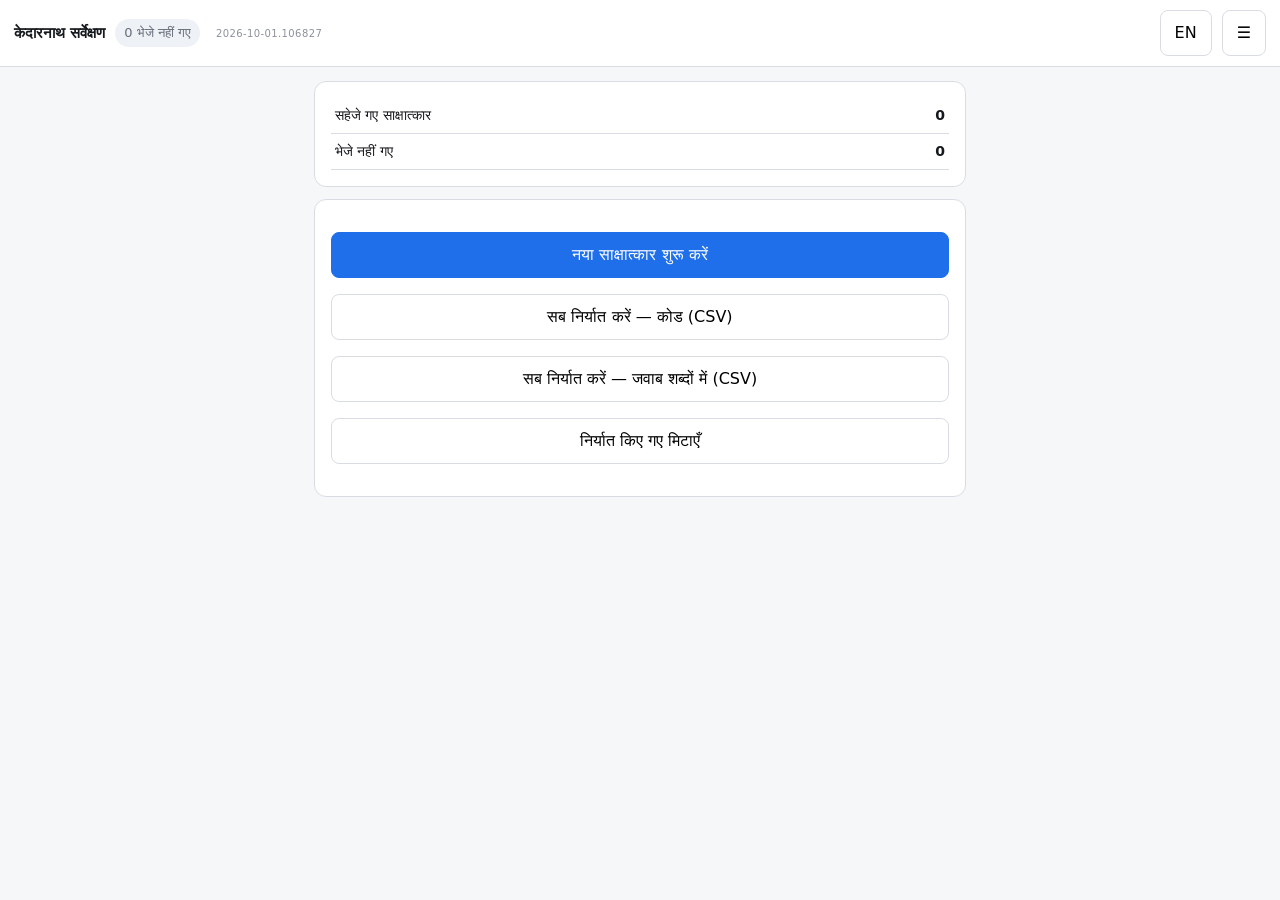
==== replication/final_instrument/questionnaire/index.html @ 250bde14 "Second field review: route gating, a build stamp, and the constraints the stress test got past Three" ====
<!doctype html>
<html lang="hi" translate="no">
<head>
<meta charset="utf-8">
<!-- Stop the browser offering to translate. A Hindi form auto-translated to English turns
     "पक्का" (permanent) into "Sure!" and "जमा पैसे से" (used savings) into "from the deposited
     money" -- the reviewer then critiques wording that was never in the instrument. All three
     signals are needed: Chrome honours the meta, Safari and Edge honour the attribute, and the
     class covers dynamically inserted text. -->
<meta name="google" content="notranslate">
<meta name="viewport" content="width=device-width,initial-scale=1,maximum-scale=1">
<title>Kedarnath Yatra Worker Survey</title>
<link rel="manifest" href="manifest.json">
<meta name="theme-color" content="#1F3864">
<meta name="mobile-web-app-capable" content="yes">
<meta name="apple-mobile-web-app-capable" content="yes">
<meta name="apple-mobile-web-app-status-bar-style" content="black-translucent">
<meta name="apple-mobile-web-app-title" content="Kedarnath Survey">
<link rel="apple-touch-icon" href="icon-192.png">
<link rel="icon" href="icon-192.png">
<style>
:root{--bg:#f6f7f9;--card:#fff;--ink:#16191d;--mut:#666e7a;--line:#d9dde3;--acc:#1f6feb;--warn:#b42318;--ok:#067647}
*{box-sizing:border-box;-webkit-tap-highlight-color:transparent}
body{margin:0;font:16px/1.5 system-ui,"Segoe UI",Roboto,"Nirmala UI",sans-serif;background:var(--bg);color:var(--ink)}
header{position:sticky;top:0;z-index:9;background:var(--card);border-bottom:1px solid var(--line);padding:10px 14px;display:flex;align-items:center;gap:10px;flex-wrap:wrap}
header b{font-size:15px}.grow{flex:1}
button{font:inherit;padding:10px 14px;border:1px solid var(--line);background:var(--card);border-radius:8px;cursor:pointer}
button.p{background:var(--acc);color:#fff;border-color:var(--acc)}
button:disabled{opacity:.45}
#bld{font-size:10px;color:var(--mut);letter-spacing:.04em;margin-left:6px;opacity:.75}
#pend{font-size:13px;padding:4px 9px;border-radius:99px;background:#eef1f5;color:var(--mut)}
#pend.hot{background:#fee4e2;color:var(--warn);font-weight:600}
main{max-width:680px;margin:0 auto;padding:14px 14px 96px}
.card{background:var(--card);border:1px solid var(--line);border-radius:12px;padding:16px;margin:0 0 12px}
.qn{font-size:12px;color:var(--mut);letter-spacing:.04em}
.qt{margin:6px 0 12px;font-size:17px}
input[type=text],input[type=number]{width:100%;padding:13px;font:inherit;border:1px solid var(--line);border-radius:8px;background:#fff}
input:focus{outline:2px solid var(--acc);border-color:var(--acc)}
label.ch{display:flex;gap:11px;align-items:flex-start;padding:11px;border:1px solid var(--line);border-radius:8px;margin:0 0 7px;background:#fff}
label.ch.on{border-color:var(--acc);background:#eff5ff}
label.ch input{margin:3px 0 0}
.err{color:var(--warn);font-size:14px;margin-top:7px}
.opt{font-size:12px;color:var(--mut);margin-top:6px}
/* Enumerator hint: how to CODE this question, never read to the respondent. Amber and rule-marked so
   it is visibly a different kind of thing from the question above it and from the read-aloud intro,
   which is blue. Three kinds of text on one screen need three unmistakable looks. */
.hint{background:#fff8e6;border-left:4px solid #b78103;border-radius:0 6px 6px 0;padding:9px 11px;margin:0 0 11px;font-size:13.5px;color:#5c4708}
.card.off{display:none}
/* The consent script. Read verbatim, so it gets its own look -- green rule, larger text than a hint,
   and the label says word for word. Three read-aloud registers on this form now: blue module intro
   (read it), amber hint (do NOT read it), green consent (read it exactly). */
.consent{background:#f0f7f0;border-left:4px solid var(--ok);border-radius:0 8px 8px 0;padding:13px 15px;margin:0 0 14px;font-size:15.5px}
.consent p{margin:0 0 9px}.consent p:last-child{margin:0}
.consent .lead{display:block;font-size:11.5px;color:var(--ok);text-transform:uppercase;letter-spacing:.06em;font-weight:600;margin-bottom:6px}
.card.bad{border-color:var(--warn);box-shadow:0 0 0 1px var(--warn)}
.mc{font-weight:400;text-transform:none;letter-spacing:0}
.hint b{display:block;font-size:11px;text-transform:uppercase;letter-spacing:.06em;margin-bottom:3px;color:#8a6200}
h2{font-size:15px;margin:22px 0 10px;color:var(--mut);text-transform:uppercase;letter-spacing:.06em}
/* Read-aloud module introduction. Deliberately styled unlike a question card -- tinted, ruled down
   the side, italic lead-in -- so an enumerator glancing at the screen can never mistake it for
   something the respondent is meant to answer. */
.intro{background:#eff5ff;border-left:4px solid var(--acc);border-radius:0 8px 8px 0;padding:12px 14px;margin:0 0 12px;font-size:15px}
.intro .lead{display:block;font-size:12px;color:var(--acc);text-transform:uppercase;letter-spacing:.06em;margin-bottom:5px}
footer{position:fixed;bottom:0;left:0;right:0;background:var(--card);border-top:1px solid var(--line);padding:10px 14px;display:flex;gap:10px;align-items:center;max-width:680px;margin:0 auto}
#mprog{flex:1;text-align:center;font-size:13px;color:var(--mut)}
footer button{flex:1}
.mid{text-align:center;padding:40px 16px;color:var(--mut)}
#upd{display:none;background:#fef0c7;border-bottom:1px solid #f5c344;color:#7a5b00;padding:9px 14px;font-size:14px;text-align:center}
.big{font-size:20px;color:var(--ink);margin-bottom:8px}
table{width:100%;border-collapse:collapse;font-size:14px}td{padding:7px 4px;border-bottom:1px solid var(--line)}
</style></head>
<body class="notranslate" translate="no">
<header>
  <b id="ttl">केदारनाथ सर्वेक्षण</b>
  <span id="pend">0</span><span id="bld" title="build"></span>
  <span class="grow"></span>
  <button id="lang">EN</button>
  <button id="menu">☰</button>
</header>
<div id="upd"></div>
<main id="app"></main>
<footer id="nav" style="display:none">
  <button id="back">← <span data-t="back">पीछे</span></button>
  <span id="mprog"></span>
  <button id="next" class="p"><span data-t="next">आगे</span> →</button>
</footer>
<script>
const CFG = {"q":[{"n":"enum_id","m":"P","t":"one","en":"Which enumerator is doing this interview? (Select your own name before you approach anyone.)","hi":"सर्वेक्षक कौन है?","opt":false,"c":[[1,"Raman","रमन"],[2,"Rishit","ऋषित"],[3,"Tanmay","तन्मय"],[4,"Anuj","अनुज"]]},{"n":"site","m":"P","t":"one","en":"Which route is this interview on?","hi":"यह बातचीत किस मार्ग पर हो रही है?","opt":false,"c":[[1,"Kedarnath (Gaurikund to Kedarnath)","केदारनाथ (गौरीकुंड से केदारनाथ)"],[2,"Hemkund Sahib (Govindghat to Hemkund)","हेमकुंड साहिब (गोविंदघाट से हेमकुंड)"]]},{"n":"form_build","m":"P","t":"text","en":"Recorded automatically.","hi":"Recorded automatically.","opt":false},{"n":"consent","m":"P","t":"one","en":"Do you agree to take part?","hi":"क्या आप इसमें शामिल होना चाहते हैं?","opt":false,"c":[[0,"No","नहीं"],[1,"Yes","हाँ"]]},{"n":"age","m":"A","t":"dec","en":"How old are you? (completed years)","hi":"आपकी उम्र कितनी है? (पूरे साल)","opt":false,"con":"x >= 10 && x <= 90","cmsg_en":"Age must be between 10 and 90.","cmsg_hi":"उम्र 10 से 90 के बीच होनी चाहिए।"},{"n":"female","m":"A","t":"one","en":"Record sex; ask if unsure: are you male or female?","hi":"आप पुरुष हैं या महिला?","opt":false,"c":[[0,"Male","पुरुष"],[1,"Female","महिला"]]},{"n":"hoh_relation","m":"A","t":"one","en":"Who is the head of your household -- is it you, or someone else? If someone else, how are they related to you?","hi":"आपके घर का मुखिया कौन है — आप खुद, या कोई और? अगर कोई और है, तो वे आपके क्या लगते हैं?","opt":false,"c":[[1,"Self (respondent is the head)","मैं खुद मुखिया हूँ"],[2,"Husband","पति"],[3,"Wife","पत्नी"],[4,"Father","पिता"],[5,"Mother","माता"],[6,"Son","बेटा"],[7,"Daughter","बेटी"],[8,"Brother","भाई"],[9,"Sister","बहन"],[10,"Other male relative","कोई और पुरुष रिश्तेदार"],[11,"Other female relative","कोई और महिला रिश्तेदार"],[12,"Other, non-relative (male)","रिश्तेदार नहीं, पुरुष"],[13,"Other, non-relative (female)","रिश्तेदार नहीं, महिला"]]},{"n":"native_language","m":"A","t":"one","en":"What is your native language, the language you first learned at home?","hi":"आपकी मातृभाषा कौन सी है — वह भाषा जो आपने घर में सबसे पहले सीखी?","opt":false,"c":[[1,"Garhwali","गढ़वाली"],[2,"Kumaoni","कुमाऊँनी"],[3,"Hindi","हिंदी"],[4,"Nepali","नेपाली"],[5,"Bhojpuri","भोजपुरी"],[6,"Assamese","असमिया"],[7,"Bengali","बांग्ला"],[8,"Bodo","बोडो"],[9,"Dogri","डोगरी"],[10,"Gujarati","गुजराती"],[11,"Kannada","कन्नड़"],[12,"Kashmiri","कश्मीरी"],[13,"Konkani","कोंकणी"],[14,"Maithili","मैथिली"],[15,"Malayalam","मलयालम"],[16,"Manipuri (Meitei)","मणिपुरी (मैतेई)"],[17,"Marathi","मराठी"],[18,"Odia","ओड़िया"],[19,"Punjabi","पंजाबी"],[20,"Sanskrit","संस्कृत"],[21,"Santali","संताली"],[22,"Sindhi","सिंधी"],[23,"Tamil","तमिल"],[24,"Telugu","तेलुगु"],[25,"Urdu","उर्दू"],[96,"Other Indian language","कोई और भारतीय भाषा"],[97,"Other / foreign language","कोई और / विदेशी भाषा"]]},{"n":"native_language_other","m":"A","t":"text","en":"Which language is it? Write down exactly what they say.","hi":"वह कौन सी भाषा है? जैसा वे कहें वैसा ही लिख लीजिए।","opt":false,"rel":"V('native_language') == 96 || V('native_language') == 97"},{"n":"marital_status","m":"A","t":"one","en":"Are you currently married, never married, or widowed/divorced/separated?","hi":"क्या आपकी शादी हुई है, नहीं हुई है, या आप विधवा/विधुर या अलग हैं?","opt":false,"c":[[1,"Currently married","शादीशुदा"],[2,"Never married","शादी नहीं हुई"],[3,"Widowed/divorced/separated","विधवा/विधुर या अलग"]]},{"n":"knows_years_schooling","m":"A","t":"one","en":"Do you know exactly how many years of schooling you completed, counting from class 1?","hi":"क्या आपको ठीक-ठीक याद है कि आपने कितने साल पढ़ाई की, कक्षा 1 से गिनकर?","opt":false,"c":[[0,"No","नहीं"],[1,"Yes","हाँ"]]},{"n":"years_schooling","m":"A","t":"int","en":"How many years of schooling did you complete in total? (0 if none)","hi":"आपने कुल कितने साल पढ़ाई की? (अगर बिल्कुल नहीं पढ़े तो 0)","opt":false,"rel":"V('knows_years_schooling') == 1","con":"x >= 0 && x <= NUM('age') - 4","cmsg_en":"Years of schooling cannot be more than the respondent's age allows.","cmsg_hi":"Years of schooling cannot be more than the respondent's age allows."},{"n":"education_level_cat","m":"A","t":"one","en":"Which is closest: no formal education; some schooling but did not finish primary; finished primary but not secondary; or finished secondary or higher?","hi":"इनमें से कौन सा सबसे नज़दीक है: बिल्कुल नहीं पढ़े; थोड़ा पढ़े पर प्राइमरी पूरी नहीं की; प्राइमरी पूरी की पर दसवीं नहीं; या दसवीं या उससे ज़्यादा?","opt":false,"c":[[1,"No formal education","बिल्कुल नहीं पढ़े"],[2,"Some schooling, did not complete primary","थोड़ा पढ़े, प्राइमरी पूरी नहीं"],[3,"Completed primary but not secondary","प्राइमरी पूरी, दसवीं नहीं"],[4,"Completed secondary or higher","दसवीं या उससे ज़्यादा"],[98,"Prefer not to say","बताना नहीं चाहते"]],"rel":"V('knows_years_schooling') == 0"},{"n":"hhsize","m":"A","t":"int","en":"How many members live in your household, including you?","hi":"आपके घर में आपको मिलाकर कुल कितने लोग रहते हैं?","opt":false,"con":"x >= 1 && x <= 30","cmsg_en":"Household size must be between 1 and 30.","cmsg_hi":"घर के लोग 1 से 30 के बीच होने चाहिए।"},{"n":"any_member_6yr_schooling","m":"A","t":"one","en":"Counting everyone in your household aged 10 or above, has at least one of them finished six years of schooling or more?","hi":"आपके घर में 10 साल या उससे बड़े सभी लोगों में से, क्या कम से कम एक ने छह साल या उससे ज़्यादा पढ़ाई पूरी की है?","opt":false,"c":[[0,"No","नहीं"],[1,"Yes","हाँ"]]},{"n":"family_structure","m":"A","t":"one","en":"Is your family nuclear -- just you, your spouse and unmarried children -- or joint, living with parents, married siblings or other extended family? (Say single-member if you live alone.)","hi":"आपका परिवार छोटा है — सिर्फ़ आप, पति/पत्नी और बिन ब्याहे बच्चे — या बड़ा, यानी माँ-बाप, भाई-भाभी या और रिश्तेदार साथ रहते हैं? (अगर अकेले रहते हैं तो वह बताइए।)","opt":false,"c":[[1,"Nuclear (you, spouse and unmarried children only)","छोटा परिवार (आप, पति/पत्नी और बिन ब्याहे बच्चे)"],[2,"Joint (living with parents, married siblings or other extended family)","बड़ा परिवार (माँ-बाप, ब्याहे भाई-बहन या और रिश्तेदार साथ)"],[3,"Single-member household","अकेले रहते हैं"]]},{"n":"n_earners","m":"A","t":"int","en":"How many of them, including you, earn money?","hi":"इनमें से कितने लोग, आपको मिलाकर, पैसा कमाते हैं?","opt":false,"con":"x >= 1 && x <= NUM('hhsize')","cmsg_en":"Cannot be more than the number of people in the household.","cmsg_hi":"घर के लोगों की संख्या से ज़्यादा नहीं हो सकता।"},{"n":"main_income_earner","m":"A","t":"one","en":"Among those who earn money, are you the main income earner in your household?","hi":"जो लोग कमाते हैं, उनमें सबसे ज़्यादा कमाने वाले आप ही हैं?","opt":false,"c":[[0,"No","नहीं"],[1,"Yes","हाँ"]],"rel":"V('n_earners') > 1"},{"n":"n_children_u15","m":"A","t":"int","en":"How many of them are children under 15?","hi":"इनमें 15 साल से छोटे बच्चे कितने हैं?","opt":false,"con":"x >= 0 && x <= NUM('hhsize') - 1","cmsg_en":"Cannot be more than the household size minus the respondent.","cmsg_hi":"घर के लोगों में से आपको छोड़कर, उससे ज़्यादा नहीं हो सकता।"},{"n":"n_children_6_14","m":"A","t":"int","en":"How many of them are children aged 6 to 14?","hi":"इनमें 6 से 14 साल के बच्चे कितने हैं?","opt":false,"con":"x >= 0 && x <= NUM('n_children_u15')","cmsg_en":"Cannot be more than the number of children under 15.","cmsg_hi":"15 साल से छोटे बच्चों से ज़्यादा नहीं हो सकता।"},{"n":"n_children_out_school","m":"A","t":"int","en":"How many of these children do not go to school now?","hi":"इन बच्चों में कितने अभी स्कूल नहीं जाते?","opt":false,"rel":"V('n_children_6_14') > 0","con":"x >= 0 && x <= NUM('n_children_6_14')","cmsg_en":"Cannot be more than the number of children aged 6 to 14.","cmsg_hi":"6 से 14 साल के बच्चों से ज़्यादा नहीं हो सकता।"},{"n":"occupation","m":"B","t":"one","en":"What is your main work during the Yatra season? Ask what they do and code the closest group; do not read the list aloud unless needed.","hi":"यात्रा के मौसम में आपका मुख्य काम क्या है?","opt":false,"c":[[1,"Pony/mule worker (works the animals, does not own them)","घोड़े/खच्चर वाला (जानवर चलाते हैं, मालिक नहीं)"],[2,"Pony/mule owner (owns the animals)","घोड़े/खच्चर का मालिक"],[3,"Porter (carries on own back/shoulders - goods, luggage, or a person in a kandi)","पोर्टर/कुली (अपनी पीठ या कंधे पर — सामान या कंडी में कोई व्यक्ति)"],[4,"Palki / dandi bearer (carries a person on a palanquin, as part of a team)","पालकी / डंडी वाला (पालकी पर व्यक्ति, कई लोग मिलकर)"],[5,"Dhaba, tea stall or food stall WORKER (prepared food or tea)","ढाबा, चाय या खाने की दुकान में काम (बना हुआ खाना या चाय)"],[6,"Dhaba, tea stall or food stall OWNER (prepared food or tea)","ढाबा, चाय या खाने की दुकान का मालिक"],[7,"Shop WORKER (goods: prasad, puja items, clothes, general store)","दुकान में काम (सामान: प्रसाद, पूजा का सामान, कपड़े, परचून)"],[8,"Shop OWNER (goods, not prepared food)","दुकान का मालिक (सामान, बना हुआ खाना नहीं)"],[9,"Hotel / lodge WORKER","होटल / लॉज में काम"],[10,"Hotel / lodge OWNER","होटल / लॉज का मालिक"],[11,"Driver (any motor vehicle)","ड्राइवर (कोई भी गाड़ी)"],[12,"Guide","गाइड"],[13,"Wage labourer (construction, loading, odd jobs)","दिहाड़ी मज़दूर (निर्माण, सामान चढ़ाना, फुटकर काम)"],[14,"Other","कोई और"]]},{"n":"occupation_detail","m":"B","t":"text","en":"In your own words, what exactly is your main work here? Write down what they say -- what they actually do, and who for. Do not tick a box for this one.","hi":"अपने शब्दों में बताइए, यहाँ आपका मुख्य काम ठीक-ठीक क्या है? आप करते क्या हैं, और किसके लिए?","opt":false},{"n":"employment_type","m":"B","t":"one","en":"In this main work, are you: working on your own account without hired workers; running a business with hired workers; a regular monthly wage-earner; or a daily/casual wage-earner?","hi":"इस काम में आप क्या हैं: अपना काम खुद करते हैं और कोई नौकर नहीं रखते; अपना काम है और दूसरों को काम पर रखते हैं; महीने की पक्की तनख़्वाह पाते हैं; या दिहाड़ी पर काम करते हैं?","opt":false,"c":[[1,"Own-account (self-employed, no hired workers)","अपना काम, कोई नौकर नहीं"],[2,"Employer/business owner (self-employed)","मालिक, दूसरों को काम पर रखते हैं"],[3,"Regular wage or salary","महीने की पक्की तनख़्वाह"],[4,"Casual or daily wage labour","दिहाड़ी या रोज़ की मज़दूरी"],[5,"Unpaid family worker","घर के काम में बिना पैसे के हाथ बँटाते हैं"]]},{"n":"n_other_activities","m":"B","t":"int","en":"Besides your main work, how many OTHER paid activities or income-generating activities do you have? (0 if none. For example, a shop owner who also rents out a pony and drives in the off-season would say 2.)","hi":"अपने मुख्य काम के अलावा, आप और कितने काम करते हैं जिनसे पैसा आता है? (अगर कोई नहीं तो 0। जैसे, दुकान वाला जो घोड़ा भी किराये पर देता है और जाड़ों में गाड़ी चलाता है, वह 2 बताएगा।)","opt":false,"con":"x >= 0 && x <= 6","cmsg_en":"Must be between 0 and 6.","cmsg_hi":"0 से 6 के बीच होना चाहिए।"},{"n":"other_activity_types","m":"B","t":"multi","en":"Which ones are they? Check every one that applies. Ask and code the closest group for each; do not read the list aloud unless needed.","hi":"वे कौन-कौन से काम हैं? जो-जो लागू हो, सब बताइए।","opt":false,"cfx":"occupation","c":[[1,"Pony/mule worker (works the animals, does not own them)","घोड़े/खच्चर वाला (जानवर चलाते हैं, मालिक नहीं)"],[2,"Pony/mule owner (owns the animals)","घोड़े/खच्चर का मालिक"],[3,"Porter (carries on own back/shoulders - goods, luggage, or a person in a kandi)","पोर्टर/कुली (अपनी पीठ या कंधे पर — सामान या कंडी में कोई व्यक्ति)"],[4,"Palki / dandi bearer (carries a person on a palanquin, as part of a team)","पालकी / डंडी वाला (पालकी पर व्यक्ति, कई लोग मिलकर)"],[5,"Dhaba, tea stall or food stall WORKER (prepared food or tea)","ढाबा, चाय या खाने की दुकान में काम (बना हुआ खाना या चाय)"],[6,"Dhaba, tea stall or food stall OWNER (prepared food or tea)","ढाबा, चाय या खाने की दुकान का मालिक"],[7,"Shop WORKER (goods: prasad, puja items, clothes, general store)","दुकान में काम (सामान: प्रसाद, पूजा का सामान, कपड़े, परचून)"],[8,"Shop OWNER (goods, not prepared food)","दुकान का मालिक (सामान, बना हुआ खाना नहीं)"],[9,"Hotel / lodge WORKER","होटल / लॉज में काम"],[10,"Hotel / lodge OWNER","होटल / लॉज का मालिक"],[11,"Driver (any motor vehicle)","ड्राइवर (कोई भी गाड़ी)"],[12,"Guide","गाइड"],[13,"Wage labourer (construction, loading, odd jobs)","दिहाड़ी मज़दूर (निर्माण, सामान चढ़ाना, फुटकर काम)"],[14,"Other","कोई और"]],"rel":"V('n_other_activities') > 0"},{"n":"other_activity_income_pm","m":"B","t":"int","en":"Taking all of that other work together, about how much do you usually earn from it in a month? (Rs)","hi":"वह सारा दूसरा काम मिलाकर, महीने में लगभग कितना कमा लेते हैं? (रुपये)","opt":false,"rel":"V('n_other_activities') > 0","con":"x >= 0","cmsg_en":"Earnings cannot be negative.","cmsg_hi":"Earnings cannot be negative."},{"n":"years_in_yatra_work","m":"B","t":"int","en":"How many Yatra seasons have you worked in this kind of work?","hi":"आप कितने यात्रा सीज़न से यह काम कर रहे हैं?","opt":false,"con":"x >= 0 && x <= NUM('age') - 10","cmsg_en":"More Yatra seasons than the respondent's age allows.","cmsg_hi":"More Yatra seasons than the respondent's age allows."},{"n":"hours_day_yatra","m":"B","t":"int","en":"In the Yatra season, on a normal working day, how many hours do you work in total, across all your work?","hi":"यात्रा के मौसम में, आम दिन में आप कुल कितने घंटे काम करते हैं, सारे कामों को मिलाकर?","opt":false,"con":"x >= 1 && x <= 18","cmsg_en":"Hours a day must be between 1 and 18.","cmsg_hi":"दिन के घंटे 1 से 18 के बीच होने चाहिए।"},{"n":"days_week_yatra","m":"B","t":"int","en":"How many days a week do you usually work in the season?","hi":"सीज़न में आप हफ़्ते में कितने दिन काम करते हैं?","opt":false,"con":"x >= 1 && x <= 7","cmsg_en":"Days a week must be between 1 and 7.","cmsg_hi":"हफ़्ते के दिन 1 से 7 के बीच होने चाहिए।"},{"n":"prev_occ_change","m":"B","t":"one","en":"In the last ten years, did you change your main kind of work?","hi":"पिछले दस साल में, क्या आपने अपना मुख्य काम बदला?","opt":false,"c":[[0,"No","नहीं"],[1,"Yes","हाँ"]]},{"n":"prev_occ","m":"B","t":"text","en":"What was your previous main work? Write down exactly what they say, in their words -- do not pick from a list.","hi":"इससे पहले आपका मुख्य काम क्या था?","opt":false,"rel":"V('prev_occ_change') == 1"},{"n":"target_occ","m":"B","t":"text","en":"If you could not continue this work at all, what work would you move to instead? Write down exactly what they say, in their words -- do not pick from a list, and do not prompt with examples.","hi":"अगर यह काम बिल्कुल बंद हो जाए, तो आप कौन सा काम करेंगे?","opt":false},{"n":"prev_occ_reason","m":"B","t":"one","en":"What was the main reason you changed?","hi":"काम बदलने की मुख्य वजह क्या थी?","opt":false,"c":[[1,"Better income","ज़्यादा कमाई"],[2,"Lost the previous work","पहला काम छूट गया"],[3,"Work ended with the season","मौसम के साथ काम ख़त्म हो गया"],[4,"Family reasons","घर की वजह से"],[5,"Health or injury","सेहत या चोट"],[6,"Other","कोई और वजह"]],"rel":"V('prev_occ_change') == 1"},{"n":"training_received","m":"B","t":"one","en":"Apart from school and college, have you ever completed any training course or apprenticeship?","hi":"स्कूल और कॉलेज की पढ़ाई छोड़कर, क्या आपने कभी कोई ट्रेनिंग या सीखने का कोर्स पूरा किया है?","opt":false,"c":[[0,"No","नहीं"],[1,"Yes","हाँ"]]},{"n":"status_m5","m":"C","t":"one","en":"In May, what was your main work or activity?","hi":"मई में आपका मुख्य काम या काम-धंधा क्या था?","opt":false,"c":[[1,"Yatra work, or getting ready for the season","यात्रा का काम, या उसकी तैयारी"],[2,"Farming (crops)","खेती (फ़सल)"],[3,"Livestock (animals)","पशुपालन (जानवर)"],[4,"Casual or daily wage labour","दिहाड़ी या रोज़ की मज़दूरी"],[5,"Construction work","निर्माण (बिल्डिंग) का काम"],[6,"Own small shop, stall or trade","अपनी छोटी दुकान, खोखा या धंधा"],[7,"Salaried job","तनख़्वाह वाली नौकरी"],[8,"No paid work","कोई पैसे वाला काम नहीं"]]},{"n":"status_m6","m":"C","t":"one","en":"In June, what was your main work or activity?","hi":"जून में आपका मुख्य काम या काम-धंधा क्या था?","opt":false,"c":[[1,"Yatra work, or getting ready for the season","यात्रा का काम, या उसकी तैयारी"],[2,"Farming (crops)","खेती (फ़सल)"],[3,"Livestock (animals)","पशुपालन (जानवर)"],[4,"Casual or daily wage labour","दिहाड़ी या रोज़ की मज़दूरी"],[5,"Construction work","निर्माण (बिल्डिंग) का काम"],[6,"Own small shop, stall or trade","अपनी छोटी दुकान, खोखा या धंधा"],[7,"Salaried job","तनख़्वाह वाली नौकरी"],[8,"No paid work","कोई पैसे वाला काम नहीं"]]},{"n":"status_m7","m":"C","t":"one","en":"In July, what was your main work or activity?","hi":"जुलाई में आपका मुख्य काम या काम-धंधा क्या था?","opt":false,"c":[[1,"Yatra work, or getting ready for the season","यात्रा का काम, या उसकी तैयारी"],[2,"Farming (crops)","खेती (फ़सल)"],[3,"Livestock (animals)","पशुपालन (जानवर)"],[4,"Casual or daily wage labour","दिहाड़ी या रोज़ की मज़दूरी"],[5,"Construction work","निर्माण (बिल्डिंग) का काम"],[6,"Own small shop, stall or trade","अपनी छोटी दुकान, खोखा या धंधा"],[7,"Salaried job","तनख़्वाह वाली नौकरी"],[8,"No paid work","कोई पैसे वाला काम नहीं"]]},{"n":"status_m8","m":"C","t":"one","en":"In August, what was your main work or activity?","hi":"अगस्त में आपका मुख्य काम या काम-धंधा क्या था?","opt":false,"c":[[1,"Yatra work, or getting ready for the season","यात्रा का काम, या उसकी तैयारी"],[2,"Farming (crops)","खेती (फ़सल)"],[3,"Livestock (animals)","पशुपालन (जानवर)"],[4,"Casual or daily wage labour","दिहाड़ी या रोज़ की मज़दूरी"],[5,"Construction work","निर्माण (बिल्डिंग) का काम"],[6,"Own small shop, stall or trade","अपनी छोटी दुकान, खोखा या धंधा"],[7,"Salaried job","तनख़्वाह वाली नौकरी"],[8,"No paid work","कोई पैसे वाला काम नहीं"]]},{"n":"status_m9","m":"C","t":"one","en":"In September, what was your main work or activity?","hi":"सितंबर में आपका मुख्य काम या काम-धंधा क्या था?","opt":false,"c":[[1,"Yatra work, or getting ready for the season","यात्रा का काम, या उसकी तैयारी"],[2,"Farming (crops)","खेती (फ़सल)"],[3,"Livestock (animals)","पशुपालन (जानवर)"],[4,"Casual or daily wage labour","दिहाड़ी या रोज़ की मज़दूरी"],[5,"Construction work","निर्माण (बिल्डिंग) का काम"],[6,"Own small shop, stall or trade","अपनी छोटी दुकान, खोखा या धंधा"],[7,"Salaried job","तनख़्वाह वाली नौकरी"],[8,"No paid work","कोई पैसे वाला काम नहीं"]]},{"n":"status_m10","m":"C","t":"one","en":"In October, what was your main work or activity?","hi":"अक्टूबर में आपका मुख्य काम या काम-धंधा क्या था?","opt":false,"c":[[1,"Yatra work, or getting ready for the season","यात्रा का काम, या उसकी तैयारी"],[2,"Farming (crops)","खेती (फ़सल)"],[3,"Livestock (animals)","पशुपालन (जानवर)"],[4,"Casual or daily wage labour","दिहाड़ी या रोज़ की मज़दूरी"],[5,"Construction work","निर्माण (बिल्डिंग) का काम"],[6,"Own small shop, stall or trade","अपनी छोटी दुकान, खोखा या धंधा"],[7,"Salaried job","तनख़्वाह वाली नौकरी"],[8,"No paid work","कोई पैसे वाला काम नहीं"]]},{"n":"status_m11","m":"C","t":"one","en":"In November, what was your main work or activity?","hi":"नवंबर में आपका मुख्य काम या काम-धंधा क्या था?","opt":false,"c":[[1,"Yatra work, or getting ready for the season","यात्रा का काम, या उसकी तैयारी"],[2,"Farming (crops)","खेती (फ़सल)"],[3,"Livestock (animals)","पशुपालन (जानवर)"],[4,"Casual or daily wage labour","दिहाड़ी या रोज़ की मज़दूरी"],[5,"Construction work","निर्माण (बिल्डिंग) का काम"],[6,"Own small shop, stall or trade","अपनी छोटी दुकान, खोखा या धंधा"],[7,"Salaried job","तनख़्वाह वाली नौकरी"],[8,"No paid work","कोई पैसे वाला काम नहीं"]]},{"n":"status_m12","m":"C","t":"one","en":"In December, what was your main work or activity?","hi":"दिसंबर में आपका मुख्य काम या काम-धंधा क्या था?","opt":false,"c":[[1,"Yatra work, or getting ready for the season","यात्रा का काम, या उसकी तैयारी"],[2,"Farming (crops)","खेती (फ़सल)"],[3,"Livestock (animals)","पशुपालन (जानवर)"],[4,"Casual or daily wage labour","दिहाड़ी या रोज़ की मज़दूरी"],[5,"Construction work","निर्माण (बिल्डिंग) का काम"],[6,"Own small shop, stall or trade","अपनी छोटी दुकान, खोखा या धंधा"],[7,"Salaried job","तनख़्वाह वाली नौकरी"],[8,"No paid work","कोई पैसे वाला काम नहीं"]]},{"n":"status_m1","m":"C","t":"one","en":"In January, what was your main work or activity?","hi":"जनवरी में आपका मुख्य काम या काम-धंधा क्या था?","opt":false,"c":[[1,"Yatra work, or getting ready for the season","यात्रा का काम, या उसकी तैयारी"],[2,"Farming (crops)","खेती (फ़सल)"],[3,"Livestock (animals)","पशुपालन (जानवर)"],[4,"Casual or daily wage labour","दिहाड़ी या रोज़ की मज़दूरी"],[5,"Construction work","निर्माण (बिल्डिंग) का काम"],[6,"Own small shop, stall or trade","अपनी छोटी दुकान, खोखा या धंधा"],[7,"Salaried job","तनख़्वाह वाली नौकरी"],[8,"No paid work","कोई पैसे वाला काम नहीं"]]},{"n":"status_m2","m":"C","t":"one","en":"In February, what was your main work or activity?","hi":"फ़रवरी में आपका मुख्य काम या काम-धंधा क्या था?","opt":false,"c":[[1,"Yatra work, or getting ready for the season","यात्रा का काम, या उसकी तैयारी"],[2,"Farming (crops)","खेती (फ़सल)"],[3,"Livestock (animals)","पशुपालन (जानवर)"],[4,"Casual or daily wage labour","दिहाड़ी या रोज़ की मज़दूरी"],[5,"Construction work","निर्माण (बिल्डिंग) का काम"],[6,"Own small shop, stall or trade","अपनी छोटी दुकान, खोखा या धंधा"],[7,"Salaried job","तनख़्वाह वाली नौकरी"],[8,"No paid work","कोई पैसे वाला काम नहीं"]]},{"n":"status_m3","m":"C","t":"one","en":"In March, what was your main work or activity?","hi":"मार्च में आपका मुख्य काम या काम-धंधा क्या था?","opt":false,"c":[[1,"Yatra work, or getting ready for the season","यात्रा का काम, या उसकी तैयारी"],[2,"Farming (crops)","खेती (फ़सल)"],[3,"Livestock (animals)","पशुपालन (जानवर)"],[4,"Casual or daily wage labour","दिहाड़ी या रोज़ की मज़दूरी"],[5,"Construction work","निर्माण (बिल्डिंग) का काम"],[6,"Own small shop, stall or trade","अपनी छोटी दुकान, खोखा या धंधा"],[7,"Salaried job","तनख़्वाह वाली नौकरी"],[8,"No paid work","कोई पैसे वाला काम नहीं"]]},{"n":"status_m4","m":"C","t":"one","en":"In April, what was your main work or activity?","hi":"अप्रैल में आपका मुख्य काम या काम-धंधा क्या था?","opt":false,"c":[[1,"Yatra work, or getting ready for the season","यात्रा का काम, या उसकी तैयारी"],[2,"Farming (crops)","खेती (फ़सल)"],[3,"Livestock (animals)","पशुपालन (जानवर)"],[4,"Casual or daily wage labour","दिहाड़ी या रोज़ की मज़दूरी"],[5,"Construction work","निर्माण (बिल्डिंग) का काम"],[6,"Own small shop, stall or trade","अपनी छोटी दुकान, खोखा या धंधा"],[7,"Salaried job","तनख़्वाह वाली नौकरी"],[8,"No paid work","कोई पैसे वाला काम नहीं"]]},{"n":"knows_monthly_income","m":"C","t":"one","en":"Can you tell me roughly what you earned in each month of the past year, or would it be easier to give one total for the whole year?","hi":"क्या आप हर महीने की कमाई अलग-अलग बता सकते हैं, या पूरे साल का एक जोड़ बताना आसान रहेगा?","opt":false,"c":[[1,"Month by month","हर महीने का अलग-अलग"],[0,"One total for the whole year","पूरे साल का एक जोड़"]]},{"n":"income_m5","m":"C","t":"int","en":"How much did you earn from all your work in May, after costs? (Rs)","hi":"मई में सारे काम से ख़र्चा निकालकर आपने कितना कमाया? (रुपये)","opt":false,"rel":"V('knows_monthly_income') == 1 && V('status_m5') != 8","con":"x >= 0","cmsg_en":"Earnings cannot be negative.","cmsg_hi":"Earnings cannot be negative."},{"n":"income_m6","m":"C","t":"int","en":"How much did you earn from all your work in June, after costs? (Rs)","hi":"जून में सारे काम से ख़र्चा निकालकर आपने कितना कमाया? (रुपये)","opt":false,"rel":"V('knows_monthly_income') == 1 && V('status_m6') != 8","con":"x >= 0","cmsg_en":"Earnings cannot be negative.","cmsg_hi":"Earnings cannot be negative."},{"n":"income_m7","m":"C","t":"int","en":"How much did you earn from all your work in July, after costs? (Rs)","hi":"जुलाई में सारे काम से ख़र्चा निकालकर आपने कितना कमाया? (रुपये)","opt":false,"rel":"V('knows_monthly_income') == 1 && V('status_m7') != 8","con":"x >= 0","cmsg_en":"Earnings cannot be negative.","cmsg_hi":"Earnings cannot be negative."},{"n":"income_m8","m":"C","t":"int","en":"How much did you earn from all your work in August, after costs? (Rs)","hi":"अगस्त में सारे काम से ख़र्चा निकालकर आपने कितना कमाया? (रुपये)","opt":false,"rel":"V('knows_monthly_income') == 1 && V('status_m8') != 8","con":"x >= 0","cmsg_en":"Earnings cannot be negative.","cmsg_hi":"Earnings cannot be negative."},{"n":"income_m9","m":"C","t":"int","en":"How much did you earn from all your work in September, after costs? (Rs)","hi":"सितंबर में सारे काम से ख़र्चा निकालकर आपने कितना कमाया? (रुपये)","opt":false,"rel":"V('knows_monthly_income') == 1 && V('status_m9') != 8","con":"x >= 0","cmsg_en":"Earnings cannot be negative.","cmsg_hi":"Earnings cannot be negative."},{"n":"income_m10","m":"C","t":"int","en":"How much did you earn from all your work in October, after costs? (Rs)","hi":"अक्टूबर में सारे काम से ख़र्चा निकालकर आपने कितना कमाया? (रुपये)","opt":false,"rel":"V('knows_monthly_income') == 1 && V('status_m10') != 8","con":"x >= 0","cmsg_en":"Earnings cannot be negative.","cmsg_hi":"Earnings cannot be negative."},{"n":"income_m11","m":"C","t":"int","en":"How much did you earn from all your work in November, after costs? (Rs)","hi":"नवंबर में सारे काम से ख़र्चा निकालकर आपने कितना कमाया? (रुपये)","opt":false,"rel":"V('knows_monthly_income') == 1 && V('status_m11') != 8","con":"x >= 0","cmsg_en":"Earnings cannot be negative.","cmsg_hi":"Earnings cannot be negative."},{"n":"income_m12","m":"C","t":"int","en":"How much did you earn from all your work in December, after costs? (Rs)","hi":"दिसंबर में सारे काम से ख़र्चा निकालकर आपने कितना कमाया? (रुपये)","opt":false,"rel":"V('knows_monthly_income') == 1 && V('status_m12') != 8","con":"x >= 0","cmsg_en":"Earnings cannot be negative.","cmsg_hi":"Earnings cannot be negative."},{"n":"income_m1","m":"C","t":"int","en":"How much did you earn from all your work in January, after costs? (Rs)","hi":"जनवरी में सारे काम से ख़र्चा निकालकर आपने कितना कमाया? (रुपये)","opt":false,"rel":"V('knows_monthly_income') == 1 && V('status_m1') != 8","con":"x >= 0","cmsg_en":"Earnings cannot be negative.","cmsg_hi":"Earnings cannot be negative."},{"n":"income_m2","m":"C","t":"int","en":"How much did you earn from all your work in February, after costs? (Rs)","hi":"फ़रवरी में सारे काम से ख़र्चा निकालकर आपने कितना कमाया? (रुपये)","opt":false,"rel":"V('knows_monthly_income') == 1 && V('status_m2') != 8","con":"x >= 0","cmsg_en":"Earnings cannot be negative.","cmsg_hi":"Earnings cannot be negative."},{"n":"income_m3","m":"C","t":"int","en":"How much did you earn from all your work in March, after costs? (Rs)","hi":"मार्च में सारे काम से ख़र्चा निकालकर आपने कितना कमाया? (रुपये)","opt":false,"rel":"V('knows_monthly_income') == 1 && V('status_m3') != 8","con":"x >= 0","cmsg_en":"Earnings cannot be negative.","cmsg_hi":"Earnings cannot be negative."},{"n":"income_m4","m":"C","t":"int","en":"How much did you earn from all your work in April, after costs? (Rs)","hi":"अप्रैल में सारे काम से ख़र्चा निकालकर आपने कितना कमाया? (रुपये)","opt":false,"rel":"V('knows_monthly_income') == 1 && V('status_m4') != 8","con":"x >= 0","cmsg_en":"Earnings cannot be negative.","cmsg_hi":"Earnings cannot be negative."},{"n":"income_annual_total","m":"C","t":"int","en":"Thinking of the whole past year, about how much did you earn in total from all your work, after costs? (Rs)","hi":"पूरे पिछले साल को मिलाकर, सारे काम से ख़र्चा निकालकर आपने कुल कितना कमाया? (रुपये)","opt":false,"rel":"V('knows_monthly_income') == 0"},{"n":"pct_income_yatra","m":"C","t":"int","en":"Out of every 100 rupees you earned in the whole year, how many came from your Yatra work? (The rest is counted as coming from your other work.)","hi":"पूरे साल में आपने जो 100 रुपये कमाए, उनमें से कितने यात्रा के काम से आए? (बाकी दूसरे काम का माना जाएगा।)","opt":false,"rel":"V('knows_monthly_income') == 0","con":"x >= 0 && x <= 100","cmsg_en":"Must be between 0 and 100 out of every 100 rupees.","cmsg_hi":"हर 100 रुपये में से 0 से 100 के बीच होना चाहिए।"},{"n":"remit_out_yatra_pm","m":"C","t":"int","en":"In a normal month during the Yatra season, how much money do you usually send to family or others living elsewhere? (Rs, 0 if none)","hi":"यात्रा के मौसम के आम महीने में, आप घर या कहीं और रहने वालों को कितना पैसा भेजते हैं? (रुपये, न भेजते हों तो 0)","opt":false},{"n":"remit_out_offseason_pm","m":"C","t":"int","en":"In a normal month when the Yatra is closed, how much do you usually send? (Rs, 0 if none)","hi":"जब यात्रा बंद रहती है, उस आम महीने में कितना भेजते हैं? (रुपये, न भेजते हों तो 0)","opt":false},{"n":"remit_mode","m":"C","t":"one","en":"How do you usually send it?","hi":"आप पैसा आम तौर पर कैसे भेजते हैं?","opt":false,"c":[[1,"From my own phone (UPI or net banking)","अपने फ़ोन से (UPI या नेट बैंकिंग)"],[2,"In person at a bank branch or bank mitra / CSP","ख़ुद जाकर बैंक शाखा या बैंक मित्र / CSP पर"],[3,"Money order or post office","मनीऑर्डर या डाकघर से"],[4,"Sent with someone going home","घर जा रहे किसी के हाथ"],[5,"Carried it myself","ख़ुद लेकर गए"],[6,"Through an agent or middleman","किसी एजेंट या बिचौलिए के ज़रिए"],[7,"Other","कोई और तरीक़ा"]],"rel":"V('remit_out_yatra_pm') > 0 || V('remit_out_offseason_pm') > 0"},{"n":"remit_in_yatra_pm","m":"C","t":"int","en":"In a normal month during the Yatra season, how much money do you usually receive from family or others? (Rs, 0 if none)","hi":"यात्रा के मौसम के आम महीने में, घरवालों या किसी और से आपको कितना पैसा मिलता है? (रुपये, न मिलता हो तो 0)","opt":false},{"n":"remit_in_offseason_pm","m":"C","t":"int","en":"In a normal month when the Yatra is closed, how much do you usually receive? (Rs, 0 if none)","hi":"जब यात्रा बंद रहती है, उस आम महीने में कितना मिलता है? (रुपये, न मिलता हो तो 0)","opt":false},{"n":"hours_day_offseason","m":"C","t":"int","en":"In the months when the Yatra is closed and you are doing other work, on a normal working day, how many hours do you work in total?","hi":"जिन महीनों में यात्रा बंद रहती है और आप कोई दूसरा काम करते हैं, उनमें आम दिन में आप कुल कितने घंटे काम करते हैं?","opt":false,"rel":"V('calc_offseason_work') > 0","con":"x >= 1 && x <= 18","cmsg_en":"Hours a day must be between 1 and 18.","cmsg_hi":"दिन के घंटे 1 से 18 के बीच होने चाहिए।"},{"n":"days_week_offseason","m":"C","t":"int","en":"In those months, how many days a week do you usually work?","hi":"उन महीनों में आप हफ़्ते में कितने दिन काम करते हैं?","opt":false,"rel":"V('calc_offseason_work') > 0","con":"x >= 1 && x <= 7","cmsg_en":"Days a week must be between 1 and 7.","cmsg_hi":"हफ़्ते के दिन 1 से 7 के बीच होने चाहिए।"},{"n":"origin","m":"D","t":"one","en":"Where is your permanent home?","hi":"आपका पक्का घर कहाँ है?","opt":false,"c":[[1,"Local (same district)","यहीं का (इसी ज़िले का)"],[2,"Other Uttarakhand district","उत्तराखंड का दूसरा ज़िला"],[3,"Other Indian state","भारत का दूसरा राज्य"],[4,"Nepal","नेपाल"]]},{"n":"home_state","m":"D","t":"one","en":"Which state is your permanent home in?","hi":"वह घर किस राज्य में है? (अगर भारत से बाहर है तो वह बताइए।)","opt":false,"c":[[1,"Andhra Pradesh","आंध्र प्रदेश"],[2,"Arunachal Pradesh","अरुणाचल प्रदेश"],[3,"Assam","असम"],[4,"Bihar","बिहार"],[5,"Chhattisgarh","छत्तीसगढ़"],[6,"Goa","गोवा"],[7,"Gujarat","गुजरात"],[8,"Haryana","हरियाणा"],[9,"Himachal Pradesh","हिमाचल प्रदेश"],[10,"Jharkhand","झारखंड"],[11,"Karnataka","कर्नाटक"],[12,"Kerala","केरल"],[13,"Madhya Pradesh","मध्य प्रदेश"],[14,"Maharashtra","महाराष्ट्र"],[15,"Manipur","मणिपुर"],[16,"Meghalaya","मेघालय"],[17,"Mizoram","मिज़ोरम"],[18,"Nagaland","नागालैंड"],[19,"Odisha","ओडिशा"],[20,"Punjab","पंजाब"],[21,"Rajasthan","राजस्थान"],[22,"Sikkim","सिक्किम"],[23,"Tamil Nadu","तमिलनाडु"],[24,"Telangana","तेलंगाना"],[25,"Tripura","त्रिपुरा"],[26,"Uttar Pradesh","उत्तर प्रदेश"],[27,"Uttarakhand","उत्तराखंड"],[28,"West Bengal","पश्चिम बंगाल"],[29,"Andaman and Nicobar Islands","अंडमान और निकोबार द्वीप समूह"],[30,"Chandigarh","चंडीगढ़"],[31,"Dadra and Nagar Haveli and Daman and Diu","दादरा और नगर हवेली तथा दमन और दीव"],[32,"Delhi","दिल्ली"],[33,"Jammu and Kashmir","जम्मू और कश्मीर"],[34,"Ladakh","लद्दाख"],[35,"Lakshadweep","लक्षद्वीप"],[36,"Puducherry","पुदुच्चेरी"],[99,"Outside India","भारत से बाहर"]],"rel":"V('origin') == 3"},{"n":"home_rural_urban","m":"D","t":"one","en":"Is that home in a village, or in a town or city?","hi":"वह घर गाँव में है, या क़स्बे या शहर में?","opt":false,"c":[[1,"Village (rural)","गाँव में"],[2,"Town or city (urban)","शहर या क़स्बे में"]]},{"n":"resp_returns_at_closure","m":"D","t":"one","en":"When the Yatra closes for the season, do YOU go to your home place?","hi":"जब यात्रा का मौसम ख़त्म हो जाता है, तो क्या आप अपने घर चले जाते हैं?","opt":false,"c":[[0,"No","नहीं"],[1,"Yes","हाँ"]]},{"n":"hh_at_home_place","m":"D","t":"one","en":"And do the rest of your household live at your home place all year, or are they here with you during the season?","hi":"और आपके बाक़ी घरवाले — वे साल भर आपके घर वाली जगह पर ही रहते हैं, या सीज़न में आपके साथ यहाँ रहते हैं?","opt":false,"c":[[0,"No","नहीं"],[1,"Yes","हाँ"]]},{"n":"n_here_season","m":"D","t":"int","en":"During the Yatra season, how many people are you feeding and spending on here, counting yourself?","hi":"यात्रा के मौसम में आप यहाँ कितने लोगों का खाना-ख़र्चा चलाते हैं, अपने आप को गिनकर?","opt":false,"rel":"V('hh_at_home_place') == 1"},{"n":"years_coming_here","m":"D","t":"int","en":"How many years have you been coming here for the Yatra season?","hi":"आप कितने सालों से यात्रा के मौसम में यहाँ आ रहे हैं?","opt":false,"rel":"V('resp_returns_at_closure') == 1"},{"n":"came_here_reason","m":"D","t":"one","en":"What was the main reason you first came here to work?","hi":"आप सबसे पहले यहाँ काम करने किस मुख्य वजह से आए थे?","opt":false,"c":[[1,"No work at home","घर पर काम नहीं था"],[2,"Pay is better here","यहाँ मज़दूरी बेहतर है"],[3,"Family or people from my village were already here","घरवाले या गाँव के लोग पहले से यहाँ थे"],[4,"Land at home is too little to live on","घर पर ज़मीन इतनी कम है कि गुज़ारा नहीं होता"],[5,"Debt to repay","क़र्ज़ चुकाना था"],[6,"A contractor or agent brought me","कोई ठेकेदार या एजेंट लेकर आया"],[7,"Married into / moved with family","शादी होकर / परिवार के साथ आए"],[8,"Some other reason","कोई और वजह"]],"rel":"V('origin') != 1"},{"n":"worked_away_in_closure","m":"D","t":"one","en":"Last year, in the months when the Yatra was closed, did you go somewhere else for work?","hi":"पिछले साल, जिन महीनों में यात्रा बंद थी, क्या आप काम के लिए कहीं और गए थे?","opt":false,"c":[[0,"No","नहीं"],[1,"Yes","हाँ"]]},{"n":"closure_work_detail","m":"D","t":"text","en":"Where did you go, and what work did you do there? Write what they say.","hi":"कहाँ गए थे, और वहाँ क्या काम किया? जैसा वे बताएँ वैसा लिख लीजिए।","opt":true,"rel":"V('worked_away_in_closure') == 1"},{"n":"left_here_month","m":"D","t":"one","en":"In the past year, which month did you last leave here and go to your home place?","hi":"पिछले साल आप यहाँ से आख़िरी बार किस महीने अपने घर गए थे?","opt":false,"c":[[1,"January","जनवरी"],[2,"February","फ़रवरी"],[3,"March","मार्च"],[4,"April","अप्रैल"],[5,"May","मई"],[6,"June","जून"],[7,"July","जुलाई"],[8,"August","अगस्त"],[9,"September","सितंबर"],[10,"October","अक्टूबर"],[11,"November","नवंबर"],[12,"December","दिसंबर"]],"rel":"V('resp_returns_at_closure') == 1"},{"n":"returned_here_month","m":"D","t":"one","en":"And which month did you come back here?","hi":"और किस महीने आप वापस यहाँ आए?","opt":false,"c":[[1,"January","जनवरी"],[2,"February","फ़रवरी"],[3,"March","मार्च"],[4,"April","अप्रैल"],[5,"May","मई"],[6,"June","जून"],[7,"July","जुलाई"],[8,"August","अगस्त"],[9,"September","सितंबर"],[10,"October","अक्टूबर"],[11,"November","नवंबर"],[12,"December","दिसंबर"]],"rel":"V('resp_returns_at_closure') == 1"},{"n":"months_away_for_work","m":"D","t":"int","en":"In those months away, how many months did you spend working somewhere other than your home place?","hi":"बाहर रहे उन महीनों में, कितने महीने आपने अपने घर से हटकर कहीं और काम किया?","opt":false,"rel":"V('worked_away_in_closure') == 1"},{"n":"worked_other_places","m":"D","t":"one","en":"Before you started coming here, had you gone anywhere else for work?","hi":"यहाँ आना शुरू करने से पहले, क्या आप काम के लिए कहीं और गए थे?","opt":false,"c":[[0,"No","नहीं"],[1,"Yes","हाँ"]]},{"n":"other_places_detail","m":"D","t":"text","en":"Where did you go, and what work did you do? Write what they say.","hi":"कहाँ गए थे, और वहाँ क्या काम किया? जैसा वे बताएँ वैसा लिख लीजिए।","opt":true,"rel":"V('worked_other_places') == 1"},{"n":"would_move_for_work","m":"D","t":"one","en":"If this work here ended, would you go away from your home place to look for work in the coming year?","hi":"अगर यहाँ का यह काम बंद हो जाए, तो क्या आप आने वाले साल में काम ढूँढने अपने घर से बाहर जाएँगे?","opt":false,"c":[[0,"No","नहीं"],[1,"Yes","हाँ"],[97,"Don't know","पता नहीं"]]},{"n":"migration_referral","m":"D","t":"one","en":"Who mainly helped you get this work, or arranged it for you?","hi":"यहाँ आने या यह काम पकड़ने में मुख्य रूप से किसने मदद की या रास्ता दिखाया: यहाँ पहले से रह रहा कोई घरवाला; कोई दोस्त या जान-पहचान वाला; कोई ठेकेदार या एजेंट; कोई नेता या समाज का बड़ा आदमी; कोई नहीं, आपने खुद ढूँढा; मालिक ने सीधे बुलाया; या कोई और?","opt":false,"c":[[1,"A family member already working here","यहाँ पहले से काम कर रहा घरवाला"],[2,"A friend or someone from the village","दोस्त या गाँव का कोई आदमी"],[3,"A thekedar or contractor I now work for","ठेकेदार जिसके लिए मैं अब काम करता हूँ"],[4,"An agent or middleman who placed me (usually for a fee)","एजेंट या बिचौलिया जिसने लगवाया (आम तौर पर पैसे लेकर)"],[5,"No one; I found it myself","कोई नहीं, ख़ुद ढूँढा"],[6,"The employer called me directly","मालिक ने सीधे बुलाया"],[7,"Someone else","कोई और"]]},{"n":"migration_referral_other","m":"D","t":"text","en":"Who was it? Write what they say.","hi":"वे कौन थे? जैसा वे बताएँ वैसा लिख लीजिए।","opt":true,"rel":"V('migration_referral') == 7"},{"n":"spend_differs_by_season","m":"E","t":"one","en":"Leaving aside money you send home -- is what your household spends in a normal month during the Yatra season different from what it spends when the Yatra is closed?","hi":"घर भेजे जाने वाले पैसे को छोड़कर — यात्रा के मौसम में आपके घर का महीने का ख़र्च, और जब यात्रा बंद रहती है तब का ख़र्च, क्या अलग-अलग होता है?","opt":false,"c":[[0,"No","नहीं"],[1,"Yes","हाँ"]]},{"n":"cons_staples_yatra_pm","m":"E","t":"int","en":"In a normal month during the Yatra season, how much do you (and anyone staying with you here) spend on cereals (rice, wheat, other grains), pulses, sugar and salt, bought or from your own stock? (Rs)","hi":"यात्रा के मौसम के आम महीने में, आप (और जो यहाँ आपके साथ रहते हैं) अनाज (चावल, गेहूँ, दूसरा अनाज), दाल, चीनी और नमक पर, ख़रीदा हुआ या अपने घर का कितना ख़र्च करते हैं? (रुपये)","opt":false},{"n":"cons_staples_offseason_pm","m":"E","t":"int","en":"In a normal month when the Yatra is closed, how much does your household spend on cereals (rice, wheat, other grains), pulses, sugar and salt, bought or from your own stock? (Rs)","hi":"जब यात्रा बंद रहती है, उस आम महीने में आपका घर अनाज (चावल, गेहूँ, दूसरा अनाज), दाल, चीनी और नमक पर, ख़रीदा हुआ या अपने घर का कितना ख़र्च करता है? (रुपये)","opt":false,"rel":"V('spend_differs_by_season') == 1"},{"n":"cons_perishables_yatra_pm","m":"E","t":"int","en":"In a normal month during the Yatra season, how much do you (and anyone staying with you here) spend on milk and milk products, vegetables, fruit, egg/fish/meat, cooking oil, spices, and tea or coffee, bought or from your own stock? (Rs)","hi":"यात्रा के मौसम के आम महीने में, आप (और जो यहाँ आपके साथ रहते हैं) दूध और दूध की चीज़ें, सब्ज़ी, फल, अंडा/मछली/मांस, तेल, मसाले, और चाय पर कितना ख़र्च करते हैं? (रुपये)","opt":false},{"n":"cons_perishables_offseason_pm","m":"E","t":"int","en":"In a normal month when the Yatra is closed, how much does your household spend on milk and milk products, vegetables, fruit, egg/fish/meat, cooking oil, spices, and tea or coffee, bought or from your own stock? (Rs)","hi":"जब यात्रा बंद रहती है, उस आम महीने में आपका घर दूध और दूध की चीज़ें, सब्ज़ी, फल, अंडा/मछली/मांस, तेल, मसाले, और चाय पर कितना ख़र्च करता है? (रुपये)","opt":false,"rel":"V('spend_differs_by_season') == 1"},{"n":"cons_food_own_yatra_pm","m":"E","t":"int","en":"If you (and anyone staying with you here) had not grown, raised or been given any of your food, about how much would it have cost to buy in a normal month during the Yatra season? (Rs, 0 if you buy everything)","hi":"अगर आप (और जो यहाँ आपके साथ रहते हैं) अपना खाना ख़ुद न उगाते, न पालते और न किसी से मिलता, तो यात्रा के मौसम के आम महीने में उसे ख़रीदने में लगभग कितना लगता? (रुपये, सब ख़रीदते हों तो 0)","opt":false},{"n":"cons_food_own_offseason_pm","m":"E","t":"int","en":"If your household had not grown, raised or been given any of your food, about how much would it have cost to buy in a normal month when the Yatra is closed? (Rs, 0 if you buy everything)","hi":"अगर आपका घर अपना खाना ख़ुद न उगाता, न पालता और न किसी से मिलता, तो जब यात्रा बंद रहती है उस आम महीने में उसे ख़रीदने में लगभग कितना लगता? (रुपये, सब ख़रीदते हों तो 0)","opt":false,"rel":"V('spend_differs_by_season') == 1"},{"n":"cons_food_out_yatra_pm","m":"E","t":"int","en":"In a normal month during the Yatra season, how much do you (and anyone staying with you here) spend on meals, tea and snacks eaten outside the home, including any an employer gave free, at their market value? (Rs)","hi":"यात्रा के मौसम के आम महीने में, आप (और जो यहाँ आपके साथ रहते हैं) बाहर खाए गए खाने, चाय और नाश्ते पर, मालिक ने मुफ़्त दिया हो तो उसकी क़ीमत मिलाकर कितना ख़र्च करते हैं? (रुपये)","opt":false},{"n":"cons_food_out_offseason_pm","m":"E","t":"int","en":"In a normal month when the Yatra is closed, how much does your household spend on meals, tea and snacks eaten outside the home, including any an employer gave free, at their market value? (Rs)","hi":"जब यात्रा बंद रहती है, उस आम महीने में आपका घर बाहर खाए गए खाने, चाय और नाश्ते पर, मालिक ने मुफ़्त दिया हो तो उसकी क़ीमत मिलाकर कितना ख़र्च करता है? (रुपये)","opt":false,"rel":"V('spend_differs_by_season') == 1"},{"n":"cons_fuel_yatra_pm","m":"E","t":"int","en":"In a normal month during the Yatra season, how much do you (and anyone staying with you here) spend on fuel and light: cooking fuel, firewood, electricity, kerosene, candles? (Rs)","hi":"यात्रा के मौसम के आम महीने में, आप (और जो यहाँ आपके साथ रहते हैं) ईंधन और रोशनी पर: खाना बनाने की गैस, लकड़ी, बिजली, मिट्टी का तेल, मोमबत्ती कितना ख़र्च करते हैं? (रुपये)","opt":false},{"n":"cons_fuel_offseason_pm","m":"E","t":"int","en":"In a normal month when the Yatra is closed, how much does your household spend on fuel and light: cooking fuel, firewood, electricity, kerosene, candles? (Rs)","hi":"जब यात्रा बंद रहती है, उस आम महीने में आपका घर ईंधन और रोशनी पर: खाना बनाने की गैस, लकड़ी, बिजली, मिट्टी का तेल, मोमबत्ती कितना ख़र्च करता है? (रुपये)","opt":false,"rel":"V('spend_differs_by_season') == 1"},{"n":"cons_routine_misc_yatra_pm","m":"E","t":"int","en":"In a normal month during the Yatra season, how much do you (and anyone staying with you here) spend on soap, toiletries, cleaning goods and other small household items? (Rs)","hi":"यात्रा के मौसम के आम महीने में, आप (और जो यहाँ आपके साथ रहते हैं) साबुन, नहाने-धोने का सामान, सफ़ाई का सामान और घर की दूसरी छोटी चीज़ों पर कितना ख़र्च करते हैं? (रुपये)","opt":false},{"n":"cons_routine_misc_offseason_pm","m":"E","t":"int","en":"In a normal month when the Yatra is closed, how much does your household spend on soap, toiletries, cleaning goods and other small household items? (Rs)","hi":"जब यात्रा बंद रहती है, उस आम महीने में आपका घर साबुन, नहाने-धोने का सामान, सफ़ाई का सामान और घर की दूसरी छोटी चीज़ों पर कितना ख़र्च करता है? (रुपये)","opt":false,"rel":"V('spend_differs_by_season') == 1"},{"n":"cons_transport_comm_yatra_pm","m":"E","t":"int","en":"In a normal month during the Yatra season, how much do you (and anyone staying with you here) spend on local transport (bus, shared jeep, auto) and phone or internet charges? (Rs)","hi":"यात्रा के मौसम के आम महीने में, आप (और जो यहाँ आपके साथ रहते हैं) आने-जाने (बस, जीप, ऑटो) और फ़ोन या इंटरनेट पर कितना ख़र्च करते हैं? (रुपये)","opt":false},{"n":"cons_transport_comm_offseason_pm","m":"E","t":"int","en":"In a normal month when the Yatra is closed, how much does your household spend on local transport (bus, shared jeep, auto) and phone or internet charges? (Rs)","hi":"जब यात्रा बंद रहती है, उस आम महीने में आपका घर आने-जाने (बस, जीप, ऑटो) और फ़ोन या इंटरनेट पर कितना ख़र्च करता है? (रुपये)","opt":false,"rel":"V('spend_differs_by_season') == 1"},{"n":"cons_rent_yatra_pm","m":"E","t":"int","en":"In a normal month during the Yatra season, how much do you (and anyone staying with you here) spend on rent for the home (0 if owned, and 0 for any period spent living for free)? (Rs)","hi":"यात्रा के मौसम के आम महीने में, आप (और जो यहाँ आपके साथ रहते हैं) घर के किराये पर (अपना घर हो तो 0, और मुफ़्त रहे हों तो भी 0) कितना ख़र्च करते हैं? (रुपये)","opt":false},{"n":"cons_rent_offseason_pm","m":"E","t":"int","en":"In a normal month when the Yatra is closed, how much does your household spend on rent for the home (0 if owned, and 0 for any period spent living for free)? (Rs)","hi":"जब यात्रा बंद रहती है, उस आम महीने में आपका घर घर के किराये पर (अपना घर हो तो 0, और मुफ़्त रहे हों तो भी 0) कितना ख़र्च करता है? (रुपये)","opt":false,"rel":"V('spend_differs_by_season') == 1"},{"n":"cons_med_nonhosp_yatra_pm","m":"E","t":"int","en":"In a normal month during the Yatra season, how much do you (and anyone staying with you here) spend on medicine, doctor's or clinic fees and tests, not counting a hospital stay? (Rs)","hi":"यात्रा के मौसम के आम महीने में, आप (और जो यहाँ आपके साथ रहते हैं) दवाई, डॉक्टर या क्लीनिक की फ़ीस और जाँच पर, अस्पताल में भर्ती को छोड़कर कितना ख़र्च करते हैं? (रुपये)","opt":false},{"n":"cons_med_nonhosp_offseason_pm","m":"E","t":"int","en":"In a normal month when the Yatra is closed, how much does your household spend on medicine, doctor's or clinic fees and tests, not counting a hospital stay? (Rs)","hi":"जब यात्रा बंद रहती है, उस आम महीने में आपका घर दवाई, डॉक्टर या क्लीनिक की फ़ीस और जाँच पर, अस्पताल में भर्ती को छोड़कर कितना ख़र्च करता है? (रुपये)","opt":false,"rel":"V('spend_differs_by_season') == 1"},{"n":"cons_packaged_food_yatra_pm","m":"E","t":"int","en":"In a normal month during the Yatra season, how much do you (and anyone staying with you here) spend on biscuits, namkeen, chips, packaged snacks, cold drinks or bottled water? (Rs)","hi":"यात्रा के मौसम के आम महीने में, आप (और जो यहाँ आपके साथ रहते हैं) बिस्किट, नमकीन, चिप्स, पैकेट वाले नाश्ते, कोल्ड ड्रिंक या बोतलबंद पानी पर कितना ख़र्च करते हैं? (रुपये)","opt":false},{"n":"cons_packaged_food_offseason_pm","m":"E","t":"int","en":"In a normal month when the Yatra is closed, how much does your household spend on biscuits, namkeen, chips, packaged snacks, cold drinks or bottled water? (Rs)","hi":"जब यात्रा बंद रहती है, उस आम महीने में आपका घर बिस्किट, नमकीन, चिप्स, पैकेट वाले नाश्ते, कोल्ड ड्रिंक या बोतलबंद पानी पर कितना ख़र्च करता है? (रुपये)","opt":false,"rel":"V('spend_differs_by_season') == 1"},{"n":"cons_pan_tobacco_yatra_pm","m":"E","t":"int","en":"In a normal month during the Yatra season, how much do you (and anyone staying with you here) spend on pan, gutka, bidi, cigarettes, tobacco or alcohol? (Rs)","hi":"यात्रा के मौसम के आम महीने में, आप (और जो यहाँ आपके साथ रहते हैं) पान, गुटका, बीड़ी, सिगरेट, तंबाकू या शराब पर कितना ख़र्च करते हैं? (रुपये)","opt":false},{"n":"cons_pan_tobacco_offseason_pm","m":"E","t":"int","en":"In a normal month when the Yatra is closed, how much does your household spend on pan, gutka, bidi, cigarettes, tobacco or alcohol? (Rs)","hi":"जब यात्रा बंद रहती है, उस आम महीने में आपका घर पान, गुटका, बीड़ी, सिगरेट, तंबाकू या शराब पर कितना ख़र्च करता है? (रुपये)","opt":false,"rel":"V('spend_differs_by_season') == 1"},{"n":"cons_clothing_12m","m":"E","t":"int","en":"In the last 12 months, how much did your household spend on clothes and footwear? (Rs)","hi":"पिछले 12 महीनों में आपके घर ने कपड़ों और जूते-चप्पल पर कितना ख़र्च किया? (रुपये)","opt":false},{"n":"cons_education_12m","m":"E","t":"int","en":"In the last 12 months, how much on education: fees, books, uniforms, tuition? (Rs)","hi":"पिछले 12 महीनों में पढ़ाई पर कितना ख़र्च हुआ: फ़ीस, किताबें, ड्रेस, ट्यूशन? (रुपये)","opt":false},{"n":"cons_medical_hosp_12m","m":"E","t":"int","en":"In the last 12 months, how much did your household pay for any hospital admission or stay? (Rs, 0 if none)","hi":"पिछले 12 महीनों में अस्पताल में भर्ती होने पर आपके घर का कितना ख़र्च हुआ? (रुपये, न हुआ हो तो 0)","opt":false},{"n":"cons_durables_12m","m":"E","t":"int","en":"In the last 12 months, how much on durable goods: furniture, utensils, cooking appliances, phone, jewellery or ornaments, bicycle or vehicle parts? (Rs)","hi":"पिछले 12 महीनों में सामान पर कितना ख़र्च हुआ: फ़र्नीचर, बर्तन, चूल्हा-मशीन, फ़ोन, गहने, साइकिल या गाड़ी के पुर्ज़े? (रुपये)","opt":false},{"n":"floor_material","m":"F","t":"one","en":"What is the main material of the floor at your usual home?","hi":"आपके असली घर में फ़र्श मुख्य रूप से किस चीज़ का है?","opt":false,"c":[[1,"Mud/kaccha","मिट्टी/कच्चा"],[2,"Cement/mud-cement","सीमेंट या सीमेंट-मिट्टी"],[3,"Tile/mosaic/marble","टाइल/मोज़ेक/मार्बल"]]},{"n":"roof_material","m":"F","t":"one","en":"What is the main material of the roof at your usual home?","hi":"आपके असली घर की छत मुख्य रूप से किस चीज़ की है?","opt":false,"c":[[1,"Thatch/wood/mud","फूस/लकड़ी/मिट्टी"],[2,"Tin/GI sheet","टीन/चादर"],[3,"Concrete/RCC","छत (कंक्रीट/RCC)"]]},{"n":"wall_material","m":"F","t":"one","en":"What are the walls of your usual home mainly made of?","hi":"आपके असली घर की दीवारें मुख्य रूप से किस चीज़ की बनी हैं?","opt":false,"c":[[1,"Mud, thatch, bamboo or other natural material","मिट्टी, फूस, बाँस या ऐसी ही कोई चीज़"],[2,"Unburnt brick, wood or tin","कच्ची ईंट, लकड़ी या टीन"],[3,"Burnt brick, cement, concrete or stone","पक्की ईंट, सीमेंट, कंक्रीट या पत्थर"]]},{"n":"accom_type_here","m":"F","t":"one","en":"While you are here for the season, where do you sleep?","hi":"सीज़न में यहाँ रहते हुए आप कहाँ सोते हैं?","opt":false,"c":[[1,"At my own usual home (I live here)","अपने ही घर में (मैं यहीं रहता हूँ)"],[2,"Rented room or house","किराए का कमरा या घर"],[3,"Room or dormitory the employer provides","मालिक का दिया कमरा या डेरा"],[4,"Sleeps at the shop, dhaba or workplace","दुकान, ढाबे या काम की जगह पर ही"],[5,"Tent or temporary shelter","तंबू या कामचलाऊ छप्पर"],[6,"Lodge, dharamshala or ashram","लॉज, धर्मशाला या आश्रम"],[7,"In the open, or a verandah","खुले में, या बरामदे में"],[8,"Somewhere else","कहीं और"]]},{"n":"electricity","m":"F","t":"one","en":"Does your usual home have an electricity connection?","hi":"क्या आपके असली घर में बिजली का कनेक्शन है?","opt":false,"c":[[0,"No","नहीं"],[1,"Yes","हाँ"]]},{"n":"toilet_type","m":"F","t":"one","en":"What kind of toilet does your household use at your usual home?","hi":"आपका घर अपने असली घर में किस तरह का शौचालय इस्तेमाल करता है?","opt":false,"c":[[1,"No toilet / open defecation","शौचालय नहीं / खुले में"],[2,"Pit latrine without slab or open pit","बिना ढँके गड्ढे वाला शौचालय"],[3,"Improved toilet, but shared with other households","अच्छा शौचालय, पर दूसरे घरों के साथ साझा"],[4,"Improved toilet, used only by this household","अच्छा शौचालय, सिर्फ़ इसी घर के लिए"]]},{"n":"drinking_water","m":"F","t":"one","en":"What is your main source of drinking water at your usual home?","hi":"आपके असली घर में पीने का पानी मुख्य रूप से कहाँ से आता है?","opt":false,"c":[[1,"Piped into the house or yard","घर या आँगन में नल"],[2,"Public tap or standpipe","सार्वजनिक नल या स्टैंडपोस्ट"],[3,"Handpump, tubewell or borewell","हैंडपंप, ट्यूबवेल या बोरवेल"],[4,"Protected well or protected spring","ढका हुआ कुआँ या ढका हुआ सोता"],[5,"Rainwater collection","बारिश का पानी जमा करके"],[6,"Bottled, packaged or community RO","बोतलबंद, पैकेट या सामुदायिक RO"],[7,"Unprotected well or unprotected spring","खुला कुआँ या खुला सोता"],[8,"River, stream, pond or canal","नदी, गाड़, तालाब या नहर"],[9,"Tanker truck or cart with drum","टैंकर या ड्रम वाली गाड़ी"]]},{"n":"water_on_premises","m":"F","t":"one","en":"Is the drinking water available at the house itself?","hi":"क्या पीने का पानी घर पर ही मिल जाता है?","opt":false,"c":[[0,"No","नहीं"],[1,"Yes","हाँ"]]},{"n":"water_fetch_minutes","m":"F","t":"int","en":"How long does it take to go there, get the water and come back? (minutes, round trip)","hi":"वहाँ जाने, पानी भरने और लौटने में कुल कितना समय लगता है? (मिनट)","opt":false,"rel":"V('water_on_premises') == 0","con":"x >= 0 && x <= 300","cmsg_en":"Minutes must be between 0 and 300.","cmsg_hi":"मिनट 0 से 300 के बीच होने चाहिए।"},{"n":"cooking_fuel","m":"F","t":"one","en":"What does your household mainly use to cook at your usual home?","hi":"आपके असली घर में खाना मुख्य रूप से किस चीज़ पर बनता है?","opt":false,"c":[[1,"LPG or cylinder gas","LPG या सिलेंडर गैस"],[2,"Piped natural gas","पाइप से आने वाली गैस"],[3,"Electricity","बिजली"],[4,"Biogas (gobar gas plant)","गोबर गैस (बायोगैस)"],[5,"Kerosene","मिट्टी का तेल"],[6,"Firewood","लकड़ी"],[7,"Dung cakes (gobar)","गोबर के उपले"],[8,"Crop residue, straw or shrubs","फ़सल के डंठल, पुआल या झाड़ियाँ"],[9,"Charcoal","लकड़ी का कोयला"],[10,"Coal or lignite","पत्थर का कोयला"]]},{"n":"owns_tv","m":"F","t":"one","en":"Does your household own: a television?","hi":"क्या आपके घर में टीवी है?","opt":false,"c":[[0,"No","नहीं"],[1,"Yes","हाँ"]]},{"n":"owns_radio","m":"F","t":"one","en":"... a radio?","hi":"...रेडियो?","opt":false,"c":[[0,"No","नहीं"],[1,"Yes","हाँ"]]},{"n":"owns_bicycle","m":"F","t":"one","en":"... a bicycle?","hi":"...साइकिल?","opt":false,"c":[[0,"No","नहीं"],[1,"Yes","हाँ"]]},{"n":"owns_motorcycle","m":"F","t":"one","en":"... a motorcycle or scooter?","hi":"...मोटरसाइकिल या स्कूटर?","opt":false,"c":[[0,"No","नहीं"],[1,"Yes","हाँ"]]},{"n":"owns_car","m":"F","t":"one","en":"... a car, jeep or truck?","hi":"...कार, जीप या ट्रक?","opt":false,"c":[[0,"No","नहीं"],[1,"Yes","हाँ"]]},{"n":"owns_phone","m":"F","t":"one","en":"... a telephone of any kind, mobile or landline?","hi":"...कोई फ़ोन, मोबाइल या लैंडलाइन?","opt":false,"c":[[0,"No","नहीं"],[1,"Yes","हाँ"]]},{"n":"owns_computer","m":"F","t":"one","en":"... a computer or laptop?","hi":"...कंप्यूटर या लैपटॉप?","opt":false,"c":[[0,"No","नहीं"],[1,"Yes","हाँ"]]},{"n":"owns_animal_cart","m":"F","t":"one","en":"... a cart pulled by an animal?","hi":"...जानवर से खींची जाने वाली गाड़ी?","opt":false,"c":[[0,"No","नहीं"],[1,"Yes","हाँ"]]},{"n":"owns_fridge","m":"F","t":"one","en":"... a refrigerator?","hi":"...फ़्रिज?","opt":false,"c":[[0,"No","नहीं"],[1,"Yes","हाँ"]]},{"n":"land_unit","m":"F","t":"one","en":"In what unit do you count your land -- nali, bigha, acres or hectares?","hi":"आप अपनी ज़मीन किस हिसाब से गिनते हैं — नाली, बीघा, एकड़ या हेक्टेयर?","opt":false,"c":[[1,"Nali","नाली"],[2,"Bigha","बीघा"],[3,"Acres","एकड़"],[4,"Hectares","हेक्टेयर"],[5,"No land","ज़मीन नहीं है"]]},{"n":"land_cultivable_acres","m":"F","t":"dec","en":"And how much CULTIVABLE land is that? Do not count the land the house stands on.","hi":"आपके घर के पास कितनी जोतने लायक़ ज़मीन है, अपनी या जोतने की, एकड़ में? जिस ज़मीन पर घर बना है उसे मत गिनिए। (न हो तो 0)","opt":false,"rel":"V('land_unit') != 5","con":"x >= 0","cmsg_en":"Land cannot be negative.","cmsg_hi":"Land cannot be negative."},{"n":"owns_cow_buffalo","m":"F","t":"one","en":"Does your household own any cows or buffaloes?","hi":"क्या आपके घर में गाय या भैंस है?","opt":false,"c":[[0,"No","नहीं"],[1,"Yes","हाँ"]]},{"n":"owns_goat_sheep","m":"F","t":"one","en":"Does your household own any goats or sheep?","hi":"क्या आपके घर में बकरी या भेड़ है?","opt":false,"c":[[0,"No","नहीं"],[1,"Yes","हाँ"]]},{"n":"owns_pony_mule","m":"F","t":"one","en":"Does your household own any ponies or mules?","hi":"क्या आपके घर में घोड़ा या खच्चर है?","opt":false,"c":[[0,"No","नहीं"],[1,"Yes","हाँ"]]},{"n":"owns_shop_stall","m":"F","t":"one","en":"Does your household own a shop or stall that you use to earn?","hi":"क्या आपके घर की अपनी दुकान या खोखा है जिससे आप कमाते हैं?","opt":false,"c":[[0,"No","नहीं"],[1,"Yes","हाँ"]]},{"n":"owns_work_vehicle","m":"F","t":"one","en":"Does your household own a vehicle you use to earn (for example a jeep, truck or taxi)?","hi":"क्या आपके घर की अपनी गाड़ी है जिससे आप कमाते हैं (जैसे जीप, ट्रक या टैक्सी)?","opt":false,"c":[[0,"No","नहीं"],[1,"Yes","हाँ"]]},{"n":"owns_work_equipment","m":"F","t":"one","en":"Does your household own equipment or tools that you use to earn?","hi":"क्या आपके घर के पास काम के औज़ार या मशीन है जिससे आप कमाते हैं?","opt":false,"c":[[0,"No","नहीं"],[1,"Yes","हाँ"]]},{"n":"work_equipment_detail","m":"F","t":"text","en":"What are they? Write what they say. Leave blank if they cannot say.","hi":"वे क्या हैं? जैसा वे बताएँ वैसा लिख लीजिए। न बता पाएँ तो खाली छोड़ दीजिए।","opt":true,"rel":"V('owns_work_equipment') == 1"},{"n":"has_bank_account","m":"G","t":"one","en":"Does anyone in your household have a bank account or a post office account?","hi":"क्या आपके घर में किसी का बैंक खाता या डाकघर का खाता है?","opt":false,"c":[[0,"No","नहीं"],[1,"Yes","हाँ"]]},{"n":"took_loan_12m","m":"G","t":"one","en":"In the last 12 months, did you or anyone in your household borrow money?","hi":"पिछले 12 महीनों में क्या आपने या आपके घर के किसी सदस्य ने पैसा उधार लिया?","opt":false,"c":[[0,"No","नहीं"],[1,"Yes","हाँ"]]},{"n":"credit_source","m":"G","t":"one","en":"Who was the main lender?","hi":"मुख्य रूप से किससे उधार लिया?","opt":false,"c":[[1,"Nationalised or public-sector bank","सरकारी बैंक"],[2,"Private bank","प्राइवेट बैंक"],[3,"Cooperative bank or RRB","सहकारी बैंक या ग्रामीण बैंक"],[4,"Microfinance institution or SHG","माइक्रोफ़ाइनेंस या स्वयं सहायता समूह"],[5,"Moneylender","साहूकार"],[6,"Relative or friend","रिश्तेदार या दोस्त"],[7,"Employer or contractor (advance)","मालिक या ठेकेदार (पेशगी)"],[8,"Other","कोई और"]],"rel":"V('took_loan_12m') == 1"},{"n":"loan_purpose","m":"G","t":"one","en":"What did you take it for?","hi":"वह क़र्ज़ आपने किस काम के लिए लिया था?","opt":false,"c":[[1,"Medical or hospital costs","इलाज या अस्पताल का ख़र्च"],[2,"Buying an animal, vehicle or equipment for work","काम के लिए जानवर, गाड़ी या औज़ार ख़रीदने"],[3,"Shop stock or business","दुकान का सामान या धंधा"],[4,"Food or daily household needs","खाने या घर की रोज़ की ज़रूरत"],[5,"A wedding, funeral or ceremony","शादी, मृत्यु-भोज या कोई समारोह"],[6,"House building or repair","मकान बनाने या मरम्मत"],[7,"Education","पढ़ाई"],[8,"Repaying another loan","पुराना क़र्ज़ चुकाने"],[9,"Something else","कोई और काम"]],"rel":"V('took_loan_12m') == 1"},{"n":"loan_amount_borrowed","m":"G","t":"int","en":"How much did you borrow in total? (Rs)","hi":"आपने कुल कितना क़र्ज़ लिया था? (रुपये)","opt":false,"rel":"V('took_loan_12m') == 1","con":"x >= 0","cmsg_en":"An amount cannot be negative.","cmsg_hi":"An amount cannot be negative."},{"n":"loan_amount","m":"G","t":"int","en":"How much of that loan is still left to repay? (Rs)","hi":"उस क़र्ज़ में से अब भी कितना चुकाना बाक़ी है? (रुपये)","opt":false,"rel":"V('took_loan_12m') == 1","con":"x >= 0","cmsg_en":"An amount cannot be negative.","cmsg_hi":"An amount cannot be negative."},{"n":"pays_interest","m":"G","t":"one","en":"Do you pay interest on it?","hi":"क्या आप उस पर ब्याज देते हैं?","opt":false,"c":[[0,"No","नहीं"],[1,"Yes","हाँ"]],"rel":"V('took_loan_12m') == 1"},{"n":"loan_interest_per100_pm","m":"G","t":"dec","en":"On every 100 rupees you borrowed, about how much interest do you pay in a month? (Rs; 0 if none, leave blank if not known)","hi":"आपने जो 100 रुपये उधार लिए, उन पर महीने का कितना ब्याज देते हैं? (रुपये; दर पता न हो तो खाली छोड़ दें)","opt":true,"rel":"V('pays_interest') == 1"},{"n":"loan_against_asset","m":"G","t":"one","en":"Did you have to give something as security for it -- an animal, a vehicle, jewellery, land or your business?","hi":"क्या उसके बदले कुछ गिरवी रखना पड़ा — जानवर, गाड़ी, गहने, ज़मीन या आपका धंधा?","opt":false,"c":[[0,"No","नहीं"],[1,"Yes","हाँ"]],"rel":"V('took_loan_12m') == 1"},{"n":"loan_collateral","m":"G","t":"one","en":"What did you have to give as security?","hi":"आपको क्या गिरवी रखना पड़ा?","opt":false,"c":[[1,"Jewellery or ornaments","गहने"],[2,"Land","ज़मीन"],[3,"Animals","जानवर"],[4,"A vehicle","गाड़ी"],[5,"Shop stock or business goods","दुकान का सामान या धंधे का माल"],[6,"House or building","घर या इमारत"],[7,"Something else","कुछ और"]],"rel":"V('loan_against_asset') == 1"},{"n":"n_health_insured","m":"G","t":"int","en":"How many people in your household are covered by any health insurance or health scheme, including government ones? (0 if none)","hi":"आपके घर में कितने लोगों का कोई स्वास्थ्य बीमा या स्वास्थ्य योजना है, सरकारी भी मिलाकर? (कोई नहीं तो 0)","opt":false,"con":"x >= 0 && x <= NUM('hhsize')","cmsg_en":"Cannot be more than the number of people in the household.","cmsg_hi":"घर के लोगों की संख्या से ज़्यादा नहीं हो सकता।"},{"n":"n_life_insured","m":"G","t":"int","en":"How many people in your household have life insurance? (0 if none)","hi":"आपके घर में कितने लोगों का जीवन बीमा है? (कोई नहीं तो 0)","opt":false,"con":"x >= 0 && x <= NUM('hhsize')","cmsg_en":"Cannot be more than the number of people in the household.","cmsg_hi":"घर के लोगों की संख्या से ज़्यादा नहीं हो सकता।"},{"n":"has_crop_insurance","m":"G","t":"one","en":"Is your crop insured?","hi":"क्या आपकी फ़सल का बीमा है?","opt":false,"c":[[0,"No","नहीं"],[1,"Yes","हाँ"]],"rel":"V('land_cultivable_acres') > 0"},{"n":"govt_schemes","m":"G","t":"multi","en":"In the last 12 months, did your household get anything from any of these? Read the list out and check every one they say yes to.","hi":"पिछले 12 महीनों में इनमें से किसी से आपके घर को कुछ मिला? सूची पढ़कर सुनाइए और जिन-जिन पर वे हाँ कहें, सब पर निशान लगाइए।","opt":false,"c":[[1,"Ration card / PDS food grain","राशन कार्ड / सरकारी राशन"],[2,"MGNREGA work or job card","मनरेगा का काम या जॉब कार्ड"],[3,"Old-age, widow or disability pension","बुढ़ापा, विधवा या दिव्यांग पेंशन"],[4,"PM-KISAN (farmer cash transfer)","पीएम-किसान (किसान को पैसा)"],[5,"Ujjwala LPG connection","उज्ज्वला गैस कनेक्शन"],[6,"PM-SYM or Atal Pension Yojana","पीएम-श्रम योगी मानधन या अटल पेंशन योजना"],[7,"Ayushman Bharat / health insurance card","आयुष्मान भारत / इलाज का कार्ड"],[8,"Housing scheme (PMAY or state)","आवास योजना (पीएमएवाई या राज्य की)"],[9,"Some other scheme","कोई और योजना"],[10,"None of these","इनमें से कोई नहीं"]],"con":"!(SELF.includes('10') && SELF.length > 1)","cmsg_en":"'None of these' cannot be ticked with a scheme. Choose one or the other.","cmsg_hi":"'None of these' cannot be ticked with a scheme. Choose one or the other."},{"n":"govt_scheme_other","m":"G","t":"text","en":"Which scheme was that? Write what they say.","hi":"वह कौन सी योजना थी? जैसा वे बताएँ वैसा लिख लीजिए।","opt":true,"rel":"SEL('govt_schemes').includes('9')"},{"n":"ration_portable_here","m":"G","t":"one","en":"Can you draw your ration here, or only at your home place?","hi":"क्या आप अपना राशन यहाँ ले सकते हैं, या सिर्फ़ अपने घर वाली जगह पर?","opt":false,"c":[[1,"Yes, can draw it here","हाँ, यहाँ मिल जाता है"],[2,"No, only at the home place","नहीं, सिर्फ़ अपने घर वाली जगह पर"],[3,"Has never tried","कभी कोशिश नहीं की"],[97,"Does not know","पता नहीं"]],"rel":"SEL('govt_schemes').includes('1')"},{"n":"smartphone_owned","m":"G","t":"one","en":"Do you own a smartphone?","hi":"क्या आपके पास स्मार्टफ़ोन है?","opt":false,"c":[[0,"No","नहीं"],[1,"Yes","हाँ"]]},{"n":"uses_digital_payment","m":"G","t":"one","en":"Do you ever use UPI or another way of paying by phone?","hi":"क्या आप कभी UPI या फ़ोन से पैसे का लेन-देन करते हैं?","opt":false,"c":[[0,"No","नहीं"],[1,"Yes","हाँ"]]},{"n":"n_can_transact_online","m":"G","t":"int","en":"How many people in your household can make a payment by phone themselves, without help? (0 if none)","hi":"आपके घर में कितने लोग बिना किसी की मदद के फ़ोन से पैसे भेज सकते हैं? (कोई नहीं तो 0)","opt":false,"con":"x >= 0 && x <= NUM('hhsize')","cmsg_en":"Cannot be more than the number of people in the household.","cmsg_hi":"घर के लोगों की संख्या से ज़्यादा नहीं हो सकता।"},{"n":"morbidity_15d","m":"H","t":"one","en":"In the last 15 days, was anyone in your household ill?","hi":"पिछले 15 दिनों में क्या आपके घर में कोई बीमार पड़ा?","opt":false,"c":[[0,"No","नहीं"],[1,"Yes","हाँ"]]},{"n":"morbidity_coping_15d","m":"H","t":"one","en":"How did the household mainly cope with the cost of this: used savings; borrowed money; sold or pawned assets; cut other consumption; got help from relatives or community; or something else?","hi":"इसका ख़र्च आपके घर ने मुख्य रूप से कैसे उठाया: जमा पैसे से; उधार लेकर; कुछ बेचकर या गिरवी रखकर; बाकी ख़र्च घटाकर; रिश्तेदारों या गाँव वालों की मदद से; या किसी और तरह?","opt":false,"c":[[1,"Used savings","जमा पैसे से"],[2,"Borrowed money","उधार लेकर"],[3,"Sold or pawned assets","कुछ बेचकर या गिरवी रखकर"],[4,"Cut consumption","ख़र्च घटाकर"],[5,"Help from relatives/community","रिश्तेदारों/गाँव वालों की मदद से"],[6,"Did nothing/other","कुछ नहीं किया / कुछ और"]],"rel":"V('morbidity_15d') == 1"},{"n":"morbidity_cost_15d","m":"H","t":"int","en":"About how much did the household spend on this in the last 15 days (medicine, doctor or clinic fees, travel for care)? (Rs)","hi":"पिछले 15 दिनों में इस पर घर का लगभग कितना ख़र्च हुआ (दवाई, डॉक्टर या क्लीनिक की फ़ीस, आने-जाने का ख़र्च)? (रुपये)","opt":false,"rel":"V('morbidity_15d') == 1"},{"n":"func_limitation","m":"H","t":"one","en":"Do you have difficulty walking or climbing steps?","hi":"क्या आपको चलने या सीढ़ियाँ चढ़ने में दिक़्क़त होती है?","opt":false,"c":[[1,"No difficulty","कोई दिक़्क़त नहीं"],[2,"Some difficulty","थोड़ी दिक़्क़त"],[3,"A lot of difficulty","बहुत दिक़्क़त"],[4,"Cannot do it at all","बिलकुल नहीं कर पाते"]]},{"n":"hospitalization_365d","m":"H","t":"one","en":"In the last 12 months, was anyone in your household admitted to hospital overnight?","hi":"पिछले 12 महीनों में क्या आपके घर का कोई रात भर के लिए अस्पताल में भर्ती हुआ?","opt":false,"c":[[0,"No","नहीं"],[1,"Yes","हाँ"]]},{"n":"health_access_barrier_3m","m":"H","t":"one","en":"In the last 3 months, was there a time when someone in your household needed medical care but could not get it?","hi":"पिछले 3 महीनों में क्या कभी ऐसा हुआ कि आपके घर में किसी को इलाज की ज़रूरत थी पर मिल नहीं पाया?","opt":false,"c":[[0,"No","नहीं"],[1,"Yes","हाँ"]]},{"n":"child_death_5y","m":"H","t":"one","en":"In the last five years, has any child or young person under 18 in your household died?","hi":"पिछले पाँच साल में क्या आपके घर के 18 साल से छोटे किसी बच्चे या किशोर की मृत्यु हुई?","opt":false,"c":[[0,"No","नहीं"],[1,"Yes","हाँ"]]},{"n":"birth_last_5y","m":"H","t":"one","en":"In the last five years, did any woman in your household give birth?","hi":"पिछले पाँच साल में क्या आपके घर की किसी महिला ने बच्चे को जन्म दिया?","opt":false,"c":[[0,"No","नहीं"],[1,"Yes","हाँ"]]},{"n":"anc_4_visits","m":"H","t":"one","en":"For the most recent birth, did she have at least four check-ups before the delivery?","hi":"सबसे हाल के जन्म के लिए, क्या डिलीवरी से पहले उनकी कम से कम चार बार जाँच हुई थी?","opt":false,"c":[[0,"No","नहीं"],[1,"Yes","हाँ"],[97,"Don't know","पता नहीं"]],"rel":"V('birth_last_5y') == 1"},{"n":"skilled_birth_attendant","m":"H","t":"one","en":"Was that delivery done with the help of a doctor, nurse or trained midwife?","hi":"क्या वह डिलीवरी डॉक्टर, नर्स या प्रशिक्षित दाई की मदद से हुई थी?","opt":false,"c":[[0,"No","नहीं"],[1,"Yes","हाँ"],[97,"Don't know","पता नहीं"]],"rel":"V('birth_last_5y') == 1"},{"n":"distress_event_last365d","m":"I","t":"multi","en":"In the last 12 months, did any of these happen -- to your household, or to the Yatra route you work on? Check every one that applies.","hi":"पिछले 12 महीनों में इनमें से क्या-क्या हुआ — आपके घर के साथ, या जिस यात्रा मार्ग पर आप काम करते हैं उस पर? जो-जो हुआ, सब चुनिए।","opt":false,"c":[[9,"Nothing of this kind happened","ऐसा कुछ नहीं हुआ"],[1,"Serious illness or death of an earning member","कमाने वाले की गंभीर बीमारी या मौत"],[2,"Crop failure or livestock loss","फ़सल या जानवर का नुक़सान"],[3,"Damage from a natural disaster (flood, landslide, fire)","किसी आपदा से नुक़सान (बाढ़, भूस्खलन, आग)"],[4,"Loss of business, goods or assets","धंधे, सामान या संपत्ति का नुक़सान"],[5,"Road or bridge blocked, route closed","रास्ता या पुल बंद हो गया"],[6,"Yatra stopped early or badly disrupted","यात्रा जल्दी बंद हुई या बुरी तरह बाधित हुई"],[7,"Sharp fall in customers or prices","ग्राहक या दाम बहुत गिर गए"],[8,"Lost the work or the work stopped","काम छूट गया या काम बंद हो गया"]],"con":"!(SELF.includes('9') && SELF.length > 1)","cmsg_en":"'Nothing of this kind happened' cannot be ticked with a shock. Choose one or the other.","cmsg_hi":"'Nothing of this kind happened' cannot be ticked with a shock. Choose one or the other."},{"n":"shock_loss_amount","m":"I","t":"int","en":"Thinking of whichever of those hit you hardest -- what did it cost your household in all? Count both earnings lost and money spent because of it. (Rs)","hi":"इनमें से जो सबसे भारी पड़ा — उससे आपके घर का कुल कितना नुक़सान हुआ? कमाई का घाटा और ख़र्च, दोनों मिलाकर। (रुपये)","opt":false,"rel":"!(SEL('distress_event_last365d').includes('9')) && SEL('distress_event_last365d').length > 0","con":"x >= 0","cmsg_en":"An amount cannot be negative.","cmsg_hi":"An amount cannot be negative."},{"n":"shock_month","m":"I","t":"one","en":"And in which month did that one happen?","hi":"और वह किस महीने हुआ था?","opt":false,"c":[[1,"January","जनवरी"],[2,"February","फ़रवरी"],[3,"March","मार्च"],[4,"April","अप्रैल"],[5,"May","मई"],[6,"June","जून"],[7,"July","जुलाई"],[8,"August","अगस्त"],[9,"September","सितंबर"],[10,"October","अक्टूबर"],[11,"November","नवंबर"],[12,"December","दिसंबर"]],"rel":"!(SEL('distress_event_last365d').includes('9')) && SEL('distress_event_last365d').length > 0"},{"n":"shock_coping","m":"I","t":"multi","en":"How did your household manage? Check every one they used.","hi":"आपके घर ने कैसे सँभाला? उन्होंने जो-जो किया, सब चुनिए।","opt":false,"c":[[1,"Used savings","जमा पैसे से"],[2,"Borrowed money","उधार लेकर"],[3,"Sold or pawned assets","कुछ बेचकर या गिरवी रखकर"],[4,"Cut consumption","ख़र्च घटाकर"],[5,"Help from relatives/community","रिश्तेदारों/गाँव वालों की मदद से"],[6,"Did nothing/other","कुछ नहीं किया / कुछ और"]],"rel":"!(SEL('distress_event_last365d').includes('9')) && SEL('distress_event_last365d').length > 0"},{"n":"cope_less_pref_food_yatra_wk","m":"I","t":"int","en":"In a normal week during the Yatra season, to cope with a lack of food or money to buy it, how many days did your household rely on less expensive/less preferred food? (0-7 days)","hi":"यात्रा के मौसम के आम हफ़्ते में, खाने की या खाना ख़रीदने के पैसे की कमी से निपटने के लिए आपके घर ने कितने दिन सस्ता या कम पसंद का खाना खाया? (0-7 दिन)","opt":false,"con":"x >= 0 && x <= 7","cmsg_en":"Must be between 0 and 7 days.","cmsg_hi":"0 से 7 दिन के बीच होना चाहिए।"},{"n":"cope_less_pref_food_offseason_wk","m":"I","t":"int","en":"In a normal week when the Yatra is closed, to cope with a lack of food or money to buy it, how many days did your household rely on less expensive/less preferred food? (0-7 days)","hi":"जब यात्रा बंद रहती है, उस आम हफ़्ते में आपके घर ने कितने दिन सस्ता या कम पसंद का खाना खाया? (0-7 दिन)","opt":false,"con":"x >= 0 && x <= 7","cmsg_en":"Must be between 0 and 7 days.","cmsg_hi":"0 से 7 दिन के बीच होना चाहिए।"},{"n":"cope_borrow_food_yatra_wk","m":"I","t":"int","en":"In a normal week during the Yatra season, to cope with a lack of food or money to buy it, how many days did your household borrow food and/or rely on help from friends/relatives? (0-7 days)","hi":"यात्रा के मौसम के आम हफ़्ते में, खाने की या खाना ख़रीदने के पैसे की कमी से निपटने के लिए आपके घर ने कितने दिन खाना उधार लिया या दोस्तों/रिश्तेदारों की मदद ली? (0-7 दिन)","opt":false,"con":"x >= 0 && x <= 7","cmsg_en":"Must be between 0 and 7 days.","cmsg_hi":"0 से 7 दिन के बीच होना चाहिए।"},{"n":"cope_borrow_food_offseason_wk","m":"I","t":"int","en":"In a normal week when the Yatra is closed, to cope with a lack of food or money to buy it, how many days did your household borrow food and/or rely on help from friends/relatives? (0-7 days)","hi":"जब यात्रा बंद रहती है, उस आम हफ़्ते में आपके घर ने कितने दिन खाना उधार लिया या दोस्तों/रिश्तेदारों की मदद ली? (0-7 दिन)","opt":false,"con":"x >= 0 && x <= 7","cmsg_en":"Must be between 0 and 7 days.","cmsg_hi":"0 से 7 दिन के बीच होना चाहिए।"},{"n":"cope_reduce_meals_yatra_wk","m":"I","t":"int","en":"In a normal week during the Yatra season, to cope with a lack of food or money to buy it, how many days did your household reduce the number of meals eaten per day? (0-7 days)","hi":"यात्रा के मौसम के आम हफ़्ते में, खाने की या खाना ख़रीदने के पैसे की कमी से निपटने के लिए आपके घर ने कितने दिन दिन में कम बार खाना खाया? (0-7 दिन)","opt":false,"con":"x >= 0 && x <= 7","cmsg_en":"Must be between 0 and 7 days.","cmsg_hi":"0 से 7 दिन के बीच होना चाहिए।"},{"n":"cope_reduce_meals_offseason_wk","m":"I","t":"int","en":"In a normal week when the Yatra is closed, to cope with a lack of food or money to buy it, how many days did your household reduce the number of meals eaten per day? (0-7 days)","hi":"जब यात्रा बंद रहती है, उस आम हफ़्ते में आपके घर ने कितने दिन दिन में कम बार खाना खाया? (0-7 दिन)","opt":false,"con":"x >= 0 && x <= 7","cmsg_en":"Must be between 0 and 7 days.","cmsg_hi":"0 से 7 दिन के बीच होना चाहिए।"},{"n":"cope_reduce_portion_yatra_wk","m":"I","t":"int","en":"In a normal week during the Yatra season, to cope with a lack of food or money to buy it, how many days did your household reduce portion size of meals? (0-7 days)","hi":"यात्रा के मौसम के आम हफ़्ते में, खाने की या खाना ख़रीदने के पैसे की कमी से निपटने के लिए आपके घर ने कितने दिन खाने की मात्रा घटाई? (0-7 दिन)","opt":false,"con":"x >= 0 && x <= 7","cmsg_en":"Must be between 0 and 7 days.","cmsg_hi":"0 से 7 दिन के बीच होना चाहिए।"},{"n":"cope_reduce_portion_offseason_wk","m":"I","t":"int","en":"In a normal week when the Yatra is closed, to cope with a lack of food or money to buy it, how many days did your household reduce portion size of meals? (0-7 days)","hi":"जब यात्रा बंद रहती है, उस आम हफ़्ते में आपके घर ने कितने दिन खाने की मात्रा घटाई? (0-7 दिन)","opt":false,"con":"x >= 0 && x <= 7","cmsg_en":"Must be between 0 and 7 days.","cmsg_hi":"0 से 7 दिन के बीच होना चाहिए।"},{"n":"cope_restrict_adult_yatra_wk","m":"I","t":"int","en":"In a normal week during the Yatra season, to cope with a lack of food or money to buy it, how many days did your household restrict consumption of adults/mothers in order for young children to eat? (0-7 days)","hi":"यात्रा के मौसम के आम हफ़्ते में, खाने की या खाना ख़रीदने के पैसे की कमी से निपटने के लिए आपके घर ने कितने दिन बड़ों ने कम खाया ताकि छोटे बच्चे खा सकें? (0-7 दिन)","opt":false,"con":"x >= 0 && x <= 7","cmsg_en":"Must be between 0 and 7 days.","cmsg_hi":"0 से 7 दिन के बीच होना चाहिए।"},{"n":"cope_restrict_adult_offseason_wk","m":"I","t":"int","en":"In a normal week when the Yatra is closed, to cope with a lack of food or money to buy it, how many days did your household restrict consumption of adults/mothers in order for young children to eat? (0-7 days)","hi":"जब यात्रा बंद रहती है, उस आम हफ़्ते में आपके घर ने कितने दिन बड़ों ने कम खाया ताकि छोटे बच्चे खा सकें? (0-7 दिन)","opt":false,"con":"x >= 0 && x <= 7","cmsg_en":"Must be between 0 and 7 days.","cmsg_hi":"0 से 7 दिन के बीच होना चाहिए।"},{"n":"ropeway_stance","m":"J","t":"one","en":"A ropeway is proposed between Gaurikund and Kedarnath. Are you in favour, neutral, or against?","hi":"गौरीकुंड से केदारनाथ तक रोपवे बनाने की बात चल रही है। आप इसके पक्ष में हैं, बीच में हैं, या ख़िलाफ़ हैं?","opt":false,"c":[[1,"Support","समर्थन में"],[2,"Neutral","तटस्थ"],[3,"Oppose","विरोध में"],[98,"Prefer not to say","बताना नहीं चाहते"]],"rel":"V('site') == 1"},{"n":"trek_dependent","m":"J","t":"one","en":"Is your main work carrying, transporting or guiding people or goods on foot along the pilgrimage trek?","hi":"क्या आपका मुख्य यात्रा-काम गौरीकुंड से केदारनाथ के पैदल रास्ते पर लोगों या सामान को ले जाना, पहुँचाना या रास्ता दिखाना है?","opt":false,"c":[[0,"No","नहीं"],[1,"Yes","हाँ"]]},{"n":"job_situation","m":"K","t":"one","en":"Which best describes your situation during the last month: you work for pay full-time; you work for pay part-time or do occasional jobs; you study and work; you only study; you are only being trained for work; you are retired or pensioned; you do unpaid household tasks or care for others; you are unemployed and actively looking for work; you are sick or disabled and cannot work; or none of these?","hi":"पिछले महीने आपकी हालत इनमें से किससे सबसे मिलती है: पूरे समय पैसे के लिए काम; कुछ समय या कभी-कभार का काम; पढ़ाई के साथ काम; सिर्फ़ पढ़ाई; सिर्फ़ काम की ट्रेनिंग; रिटायर या पेंशन पर; घर का बिना पैसे का काम या किसी की देखभाल; काम नहीं है और ढूँढ रहे हैं; बीमारी या विकलांगता से काम नहीं कर सकते; या इनमें से कुछ नहीं?","opt":false,"c":[[1,"Works for pay full-time","पूरे समय पैसे के लिए काम"],[2,"Works for pay part-time or occasional jobs","कुछ समय या कभी-कभार का काम"],[3,"Studies and works","पढ़ाई के साथ काम"],[4,"Only studies","सिर्फ़ पढ़ाई"],[5,"Being trained for work only","सिर्फ़ काम की ट्रेनिंग"],[6,"Retired or pensioned","रिटायर या पेंशन पर"],[7,"Unpaid household tasks or caring for others","घर का बिना पैसे का काम या देखभाल"],[8,"Unemployed, actively seeking work","काम नहीं है, ढूँढ रहे हैं"],[9,"Sick or disabled, cannot work","बीमारी या विकलांगता से काम नहीं कर सकते"],[10,"Neither studying, working nor seeking work","न पढ़ाई, न काम, न ढूँढ रहे हैं"],[97,"Does not know","पता नहीं"]]},{"n":"job_permanence","m":"K","t":"one","en":"Is your job: permanent; seasonal or temporary; occasional or casual; on probation; or fixed-term?","hi":"आपका काम कैसा है: पक्का; मौसमी या कुछ समय का; कभी-कभार का; परखने की अवधि पर; या तय समय के लिए?","opt":false,"hn":"Both will sound seasonal here -- the Yatra closes for everyone. Ask about WITHIN the season. One employer keeps them on for a stretch = Seasonal or temporary. They take work day by day from whoever offers it = Occasional or casual. Self-employed: answer for how their own work runs. On probation and Fixed-term are rare here; do not reach for them.","hnh":"यहाँ दोनों ही मौसमी लगेंगे — यात्रा तो सबके लिए बंद होती है। मौसम के अंदर की बात पूछिए। एक ही मालिक कुछ समय तक रखे हुए है = मौसमी या अस्थायी। जो भी काम रोज़-रोज़ मिल जाए वह कर लेते हैं = कभी-कभार या दिहाड़ी। अपना काम करने वालों के लिए: उनका अपना काम कैसे चलता है, वह देखिए। परख पर और तय अवधि वाले यहाँ बहुत कम मिलेंगे; इन्हें यूँ ही न चुनें।","c":[[1,"Permanent","पक्का"],[2,"Seasonal or temporary","मौसमी या कुछ समय का"],[3,"Occasional or casual","कभी-कभार का"],[4,"On probation","परखने की अवधि पर"],[5,"Fixed-term","तय समय के लिए"]],"rel":"V('job_situation') <= 3"},{"n":"contract_status","m":"K","t":"one","en":"Do you have a signed contract? Yes, signed; yes but not yet signed; no contract.","hi":"क्या आपका दस्तख़त किया हुआ अनुबंध (कॉन्ट्रैक्ट) है? हाँ, दस्तख़त किया; हाँ, पर अभी दस्तख़त नहीं हुआ; कोई अनुबंध नहीं।","opt":false,"c":[[1,"Yes, signed","हाँ, दस्तख़त किया"],[2,"Yes, but not yet signed","हाँ, पर दस्तख़त नहीं हुआ"],[3,"No contract","कोई अनुबंध नहीं"]],"rel":"(V('job_situation') <= 3) && (V('employment_type') == 3 || V('employment_type') == 4)"},{"n":"workplace_registered","m":"K","t":"one","en":"Is your workplace or business registered, for example with a taxpayer or GST number, a shop or trade licence, the Yatra registration, or a union?","hi":"क्या आपका काम या धंधा रजिस्टर्ड है, जैसे GST या टैक्स नंबर, दुकान का लाइसेंस, यात्रा का रजिस्ट्रेशन, या कोई यूनियन?","opt":false,"c":[[0,"No","नहीं"],[1,"Yes","हाँ"]],"rel":"V('job_situation') <= 3"},{"n":"pension_contrib","m":"K","t":"one","en":"Do you contribute to any pension system? Yes, the employer deducts it; yes, voluntarily; no.","hi":"क्या आप किसी पेंशन में पैसा डालते हैं? हाँ, मालिक तनख़्वाह से काटता है; हाँ, अपनी मर्ज़ी से डालते हैं; नहीं।","opt":false,"c":[[1,"Yes, employer deducts it","हाँ, मालिक काटता है"],[2,"Yes, contributes voluntarily","हाँ, अपनी मर्ज़ी से"],[3,"No","नहीं"]],"rel":"(V('job_situation') <= 3) && (V('employment_type') == 3 || V('employment_type') == 4)"},{"n":"work_health_ins","m":"K","t":"one","en":"Do you have health insurance through your work? Yes; only private or other insurance; none; don't know.","hi":"क्या काम की तरफ़ से आपका स्वास्थ्य बीमा है? हाँ; सिर्फ़ अपना या कोई और बीमा; कोई नहीं; पता नहीं।","opt":false,"c":[[1,"Yes, through work","हाँ, काम की तरफ़ से"],[2,"Only private or other insurance","सिर्फ़ अपना या कोई और बीमा"],[3,"None","कोई नहीं"],[4,"Don't know","पता नहीं"]],"rel":"(V('job_situation') <= 3) && (V('employment_type') == 3 || V('employment_type') == 4)"},{"n":"leave_rights","m":"K","t":"one","en":"Do you have the right to paid holiday, sick or maternity leave?","hi":"क्या आपको पैसे वाली छुट्टी मिलती है — त्योहार, बीमारी या ज़च्चगी की?","opt":false,"c":[[0,"No","नहीं"],[1,"Yes","हाँ"],[97,"Don't know","पता नहीं"]],"rel":"(V('job_situation') <= 3) && (V('employment_type') == 3 || V('employment_type') == 4)"},{"n":"injured_ever","m":"K","t":"one","en":"Have you ever been physically injured at your workplace?","hi":"क्या आपको कभी काम की जगह पर चोट लगी है?","opt":false,"c":[[0,"No","नहीं"],[1,"Yes","हाँ"],[97,"Don't know","पता नहीं"]],"rel":"V('job_situation') <= 3"},{"n":"workplace_injury_12m","m":"K","t":"one","en":"In the last 12 months, was anyone physically injured or killed at your workplace because of work?","hi":"पिछले 12 महीनों में क्या आपके काम की जगह पर काम की वजह से किसी को चोट लगी या किसी की मौत हुई?","opt":false,"c":[[0,"No","नहीं"],[1,"Yes","हाँ"],[97,"Don't know","पता नहीं"]],"rel":"V('job_situation') <= 3"},{"n":"wants_more_work","m":"K","t":"one","en":"Would you like to work more hours than you do?","hi":"क्या आप अभी से ज़्यादा घंटे काम करना चाहेंगे?","opt":false,"c":[[0,"No","नहीं"],[1,"Yes","हाँ"],[97,"Don't know","पता नहीं"]],"rel":"V('job_situation') <= 7"},{"n":"more_hours_day","m":"K","t":"int","en":"On a working day, how many MORE hours would you like to work?","hi":"काम के दिन में आप कितने घंटे और काम करना चाहेंगे?","opt":false,"rel":"V('wants_more_work') == 1 || V('job_situation') == 8","con":"x >= 0 && x + NUM('hours_day_yatra') <= 18","cmsg_en":"Hours wanted plus hours already worked cannot exceed 18 in a day.","cmsg_hi":"Hours wanted plus hours already worked cannot exceed 18 in a day."},{"n":"months_looked_for_work","m":"K","t":"int","en":"Across the months when you had no paid work, about how many MONTHS in total were you looking for work?","hi":"जिन महीनों में आपके पास कोई पैसे वाला काम नहीं था, उनमें कुल मिलाकर लगभग कितने महीने आप काम ढूँढते रहे?","opt":false,"rel":"V('calc_months_no_work') > 0 || V('job_situation') == 8"},{"n":"first_job_ever","m":"K","t":"one","en":"Was your current work the first paid job you ever had?","hi":"क्या यह आपका पहला पैसे वाला काम है?","opt":false,"c":[[0,"No","नहीं"],[1,"Yes","हाँ"],[97,"Don't know","पता नहीं"]]},{"n":"tk_load","m":"L","t":"one","en":"Do you load, unload, stack or count goods? ","hi":"क्या आप सामान चढ़ाना-उतारना, लगाना या गिनना का काम करते हैं? (1 अपने मुख्य यात्रा-काम में नियमित; 2 मुख्य काम में नहीं, पर पहले कहीं और किया है; 3 कभी नहीं)","opt":false,"c":[[1,"Yes, regularly in my main Yatra work","हाँ, अपने मुख्य यात्रा-काम में नियमित"],[2,"Not in my main work, but done before elsewhere","मुख्य काम में नहीं, पर पहले कहीं और किया है"],[3,"Never done","कभी नहीं किया"]]},{"n":"tk_drive","m":"L","t":"one","en":"Do you drive a motor vehicle? ","hi":"क्या आप गाड़ी चलाना का काम करते हैं? (1 अपने मुख्य यात्रा-काम में नियमित; 2 मुख्य काम में नहीं, पर पहले कहीं और किया है; 3 कभी नहीं)","opt":false,"c":[[1,"Yes, regularly in my main Yatra work","हाँ, अपने मुख्य यात्रा-काम में नियमित"],[2,"Not in my main work, but done before elsewhere","मुख्य काम में नहीं, पर पहले कहीं और किया है"],[3,"Never done","कभी नहीं किया"]]},{"n":"tk_engine","m":"L","t":"one","en":"Do you operate an engine or machine? ","hi":"क्या आप इंजन या मशीन चलाना का काम करते हैं? (1 अपने मुख्य यात्रा-काम में नियमित; 2 मुख्य काम में नहीं, पर पहले कहीं और किया है; 3 कभी नहीं)","opt":false,"c":[[1,"Yes, regularly in my main Yatra work","हाँ, अपने मुख्य यात्रा-काम में नियमित"],[2,"Not in my main work, but done before elsewhere","मुख्य काम में नहीं, पर पहले कहीं और किया है"],[3,"Never done","कभी नहीं किया"]]},{"n":"tk_electric","m":"L","t":"one","en":"Do you do electrical or wiring work? ","hi":"क्या आप बिजली या तार का काम करना का काम करते हैं? (1 अपने मुख्य यात्रा-काम में नियमित; 2 मुख्य काम में नहीं, पर पहले कहीं और किया है; 3 कभी नहीं)","opt":false,"c":[[1,"Yes, regularly in my main Yatra work","हाँ, अपने मुख्य यात्रा-काम में नियमित"],[2,"Not in my main work, but done before elsewhere","मुख्य काम में नहीं, पर पहले कहीं और किया है"],[3,"Never done","कभी नहीं किया"]]},{"n":"tk_safety","m":"L","t":"one","en":"Do you check equipment or the route for safety? ","hi":"क्या आप सामान या रास्ते की सुरक्षा जाँचना का काम करते हैं? (1 अपने मुख्य यात्रा-काम में नियमित; 2 मुख्य काम में नहीं, पर पहले कहीं और किया है; 3 कभी नहीं)","opt":false,"c":[[1,"Yes, regularly in my main Yatra work","हाँ, अपने मुख्य यात्रा-काम में नियमित"],[2,"Not in my main work, but done before elsewhere","मुख्य काम में नहीं, पर पहले कहीं और किया है"],[3,"Never done","कभी नहीं किया"]]},{"n":"tk_sell","m":"L","t":"one","en":"Do you sell goods or services? ","hi":"क्या आप सामान या सेवा बेचना का काम करते हैं? (1 अपने मुख्य यात्रा-काम में नियमित; 2 मुख्य काम में नहीं, पर पहले कहीं और किया है; 3 कभी नहीं)","opt":false,"c":[[1,"Yes, regularly in my main Yatra work","हाँ, अपने मुख्य यात्रा-काम में नियमित"],[2,"Not in my main work, but done before elsewhere","मुख्य काम में नहीं, पर पहले कहीं और किया है"],[3,"Never done","कभी नहीं किया"]]},{"n":"tk_cash","m":"L","t":"one","en":"Do you handle cash and payments? ","hi":"क्या आप पैसे और भुगतान सँभालना का काम करते हैं? (1 अपने मुख्य यात्रा-काम में नियमित; 2 मुख्य काम में नहीं, पर पहले कहीं और किया है; 3 कभी नहीं)","opt":false,"c":[[1,"Yes, regularly in my main Yatra work","हाँ, अपने मुख्य यात्रा-काम में नियमित"],[2,"Not in my main work, but done before elsewhere","मुख्य काम में नहीं, पर पहले कहीं और किया है"],[3,"Never done","कभी नहीं किया"]]},{"n":"tk_cook","m":"L","t":"one","en":"Do you cook or prepare food or drink? ","hi":"क्या आप खाना या पीने की चीज़ बनाना का काम करते हैं? (1 अपने मुख्य यात्रा-काम में नियमित; 2 मुख्य काम में नहीं, पर पहले कहीं और किया है; 3 कभी नहीं)","opt":false,"c":[[1,"Yes, regularly in my main Yatra work","हाँ, अपने मुख्य यात्रा-काम में नियमित"],[2,"Not in my main work, but done before elsewhere","मुख्य काम में नहीं, पर पहले कहीं और किया है"],[3,"Never done","कभी नहीं किया"]]},{"n":"tk_serve","m":"L","t":"one","en":"Do you serve guests or customers? ","hi":"क्या आप मेहमानों या ग्राहकों की सेवा करना का काम करते हैं? (1 अपने मुख्य यात्रा-काम में नियमित; 2 मुख्य काम में नहीं, पर पहले कहीं और किया है; 3 कभी नहीं)","opt":false,"c":[[1,"Yes, regularly in my main Yatra work","हाँ, अपने मुख्य यात्रा-काम में नियमित"],[2,"Not in my main work, but done before elsewhere","मुख्य काम में नहीं, पर पहले कहीं और किया है"],[3,"Never done","कभी नहीं किया"]]},{"n":"tk_clean","m":"L","t":"one","en":"Do you clean rooms or public areas? ","hi":"क्या आप कमरे या सार्वजनिक जगह साफ़ करना का काम करते हैं? (1 अपने मुख्य यात्रा-काम में नियमित; 2 मुख्य काम में नहीं, पर पहले कहीं और किया है; 3 कभी नहीं)","opt":false,"c":[[1,"Yes, regularly in my main Yatra work","हाँ, अपने मुख्य यात्रा-काम में नियमित"],[2,"Not in my main work, but done before elsewhere","मुख्य काम में नहीं, पर पहले कहीं और किया है"],[3,"Never done","कभी नहीं किया"]]},{"n":"tk_guide","m":"L","t":"one","en":"Do you guide or explain things to visitors? ","hi":"क्या आप आने वालों को रास्ता या बात समझाना का काम करते हैं? (1 अपने मुख्य यात्रा-काम में नियमित; 2 मुख्य काम में नहीं, पर पहले कहीं और किया है; 3 कभी नहीं)","opt":false,"c":[[1,"Yes, regularly in my main Yatra work","हाँ, अपने मुख्य यात्रा-काम में नियमित"],[2,"Not in my main work, but done before elsewhere","मुख्य काम में नहीं, पर पहले कहीं और किया है"],[3,"Never done","कभी नहीं किया"]]},{"n":"tk_coord","m":"L","t":"one","en":"Do you coordinate work by phone, radio or signals? ","hi":"क्या आप फ़ोन, रेडियो या इशारों से दूसरों के साथ तालमेल करना का काम करते हैं? (1 अपने मुख्य यात्रा-काम में नियमित; 2 मुख्य काम में नहीं, पर पहले कहीं और किया है; 3 कभी नहीं)","opt":false,"c":[[1,"Yes, regularly in my main Yatra work","हाँ, अपने मुख्य यात्रा-काम में नियमित"],[2,"Not in my main work, but done before elsewhere","मुख्य काम में नहीं, पर पहले कहीं और किया है"],[3,"Never done","कभी नहीं किया"]]},{"n":"drove_twowheeler","m":"L","t":"one","en":"Have you ever driven a motorcycle or scooter, with or without a licence?","hi":"क्या आपने कभी मोटरसाइकिल या स्कूटर चलाई है, लाइसेंस हो या न हो?","opt":false,"c":[[0,"No","नहीं"],[1,"Yes","हाँ"]],"rel":"V('tk_drive') == 1 || V('tk_drive') == 2"},{"n":"drove_car","m":"L","t":"one","en":"... a car or jeep?","hi":"...कार या जीप?","opt":false,"c":[[0,"No","नहीं"],[1,"Yes","हाँ"]],"rel":"V('tk_drive') == 1 || V('tk_drive') == 2"},{"n":"drove_heavy","m":"L","t":"one","en":"... a truck or bus?","hi":"...ट्रक या बस?","opt":false,"c":[[0,"No","नहीं"],[1,"Yes","हाँ"]],"rel":"V('tk_drive') == 1 || V('tk_drive') == 2"},{"n":"read_at_work","m":"L","t":"one","en":"In your work, do you read anything (notes, rate lists, tickets, messages)?","hi":"अपने काम में क्या आप कुछ पढ़ते हैं (पर्ची, रेट लिस्ट, टिकट, मैसेज)?","opt":false,"c":[[0,"No","नहीं"],[1,"Yes","हाँ"]]},{"n":"calc_at_work","m":"L","t":"one","en":"In your work, do you work out prices or costs?","hi":"अपने काम में क्या आप दाम या ख़र्चा जोड़ते-घटाते हैं?","opt":false,"c":[[0,"No","नहीं"],[1,"Yes","हाँ"]]}],"mods":[{"c":"P","en":"Cover page, consent and paradata","hi":"आवरण और सहमति","ien":"","ihi":""},{"c":"A","en":"Respondent and household","hi":"आप और आपका घर","ien":"First, a few things about you and the people who live in your household.","ihi":"सबसे पहले आपके बारे में और आपके घर में रहने वाले लोगों के बारे में कुछ बातें पूछूँगा।"},{"c":"B","en":"Work and work history","hi":"काम और काम का इतिहास","ien":"Now about the work you do here on the Yatra route, and the work you did before this.","ihi":"अब उस काम के बारे में जो आप यहाँ यात्रा मार्ग पर करते हैं, और उससे पहले जो काम करते थे।"},{"c":"C","en":"Monthly calendar of work and income; remittances","hi":"साल भर का काम और कमाई","ien":"Now I want to go through the last twelve months, one month at a time. For each month I will ask what work you were mainly doing, and then what you usually earned. It is easiest to start with the Yatra months and fill the rest afterwards.","ihi":"अब मैं पिछले बारह महीनों के बारे में, एक-एक महीना करके पूछूँगा। हर महीने के लिए पूछूँगा कि आप मुख्य रूप से क्या काम कर रहे थे, और फिर यह कि आमतौर पर कितना कमाया। सबसे आसान यह रहता है कि पहले यात्रा वाले महीने भर लें, बाक़ी बाद में।"},{"c":"D","en":"Migration","hi":"आना-जाना और घर की जगह","ien":"Now a few questions about where your home is, and what you do when the Yatra closes for the season.","ihi":"अब कुछ सवाल इस बारे में कि आपका घर कहाँ है, और यात्रा का मौसम ख़त्म होने पर आप क्या करते हैं।"},{"c":"E","en":"Household consumption","hi":"घर का ख़र्च","ien":"Now about what your household usually spends in a month. For each thing I will ask twice -- once for a normal month during the Yatra season, and once for a normal month when the Yatra is closed -- because spending is often quite different in the two. Rough figures are fine.","ihi":"अब यह कि आपके घर का एक महीने में आमतौर पर कितना ख़र्च होता है। हर चीज़ के लिए मैं दो बार पूछूँगा — एक बार यात्रा के मौसम के आम महीने के लिए, और एक बार उस महीने के लिए जब यात्रा बंद रहती है — क्योंकि दोनों में ख़र्च अक्सर काफ़ी अलग होता है। अंदाज़े का हिसाब ही ठीक है।"},{"c":"F","en":"Housing, amenities and assets","hi":"मकान, सुविधाएँ और सामान","ien":"Now some questions about your house and the things your household has.","ihi":"अब आपके घर और घर में मौजूद सामान के बारे में कुछ सवाल।"},{"c":"G","en":"Finance, insurance and schemes","hi":"बैंक, बीमा और योजनाएँ","ien":"Now about savings, loans, insurance and government schemes.","ihi":"अब बचत, क़र्ज़, बीमा और सरकारी योजनाओं के बारे में।"},{"c":"H","en":"Health","hi":"सेहत","ien":"Now a few questions about health in your household. You may leave out any of these.","ihi":"अब आपके घर में सेहत के बारे में कुछ सवाल। इनमें से कोई भी सवाल आप छोड़ सकते हैं।"},{"c":"I","en":"Food security, shocks and coping","hi":"खाना, मुश्किलें और उनसे निपटना","ien":"Now about food, and about any difficult times in the last year and how your household managed.","ihi":"अब खाने के बारे में, और पिछले साल आई किसी मुश्किल के बारे में कि आपके घर ने उसे कैसे सँभाला।"},{"c":"J","en":"Ropeway","hi":"रोपवे","ien":"Now two questions about the ropeway that has been proposed between Gaurikund and Kedarnath.","ihi":"अब गौरीकुंड से केदारनाथ के बीच जो रोपवे प्रस्तावित है, उस पर दो सवाल।"},{"c":"K","en":"Job quality (Apablaza et al. 2026 questions)","hi":"काम की गुणवत्ता","ien":"Now a set of questions about the conditions of your work -- hours, pay, contract and so on. These come from a standard list used in many countries, so one or two may not fit your situation. Say so and we will move on.","ihi":"अब आपके काम के हालात पर कुछ सवाल — घंटे, मज़दूरी, ठेका वग़ैरह। ये एक बनी-बनाई सूची से हैं जो कई देशों में इस्तेमाल होती है, इसलिए एक-दो सवाल आपकी स्थिति पर शायद ठीक न बैठें। बता दीजिएगा, हम आगे बढ़ जाएँगे।"},{"c":"L","en":"Tasks and skills (short block)","hi":"काम-काज और हुनर","ien":"Last, I will read out some kinds of work-tasks and ask whether you do them. There is no right or wrong answer -- we are trying to understand what skills the work here actually uses.","ihi":"आख़िर में, मैं कुछ तरह के कामों के नाम पढ़ूँगा और पूछूँगा कि आप वे करते हैं या नहीं। इसमें सही या ग़लत जवाब कुछ नहीं है — हम बस यह समझना चाहते हैं कि यहाँ के काम में कौन-कौन से हुनर लगते हैं।"}],"cols":["resp_id","enum_id","site","form_build","interview_date","gps_lat","gps_lon","consent","interview_duration_min","dur_tasks_min","age","female","hoh_relation","native_language","native_language_other","marital_status","knows_years_schooling","years_schooling","education_level_cat","hhsize","any_member_6yr_schooling","family_structure","n_earners","main_income_earner","n_children_u15","n_children_6_14","n_children_out_school","occupation","occupation_detail","employment_type","n_other_activities","other_activity_types","other_activity_income_pm","years_in_yatra_work","hours_day_yatra","days_week_yatra","prev_occ_change","prev_occ","target_occ","prev_occ_reason","training_received","status_m5","status_m6","status_m7","status_m8","status_m9","status_m10","status_m11","status_m12","status_m1","status_m2","status_m3","status_m4","knows_monthly_income","income_m5","income_m6","income_m7","income_m8","income_m9","income_m10","income_m11","income_m12","income_m1","income_m2","income_m3","income_m4","income_annual_total","pct_income_yatra","remit_out_yatra_pm","remit_out_offseason_pm","remit_mode","remit_in_yatra_pm","remit_in_offseason_pm","hours_day_offseason","days_week_offseason","origin","home_state","home_rural_urban","resp_returns_at_closure","hh_at_home_place","n_here_season","years_coming_here","came_here_reason","worked_away_in_closure","closure_work_detail","left_here_month","returned_here_month","months_away_for_work","worked_other_places","other_places_detail","would_move_for_work","migration_referral","migration_referral_other","spend_differs_by_season","cons_staples_yatra_pm","cons_staples_offseason_pm","cons_perishables_yatra_pm","cons_perishables_offseason_pm","cons_food_own_yatra_pm","cons_food_own_offseason_pm","cons_food_out_yatra_pm","cons_food_out_offseason_pm","cons_fuel_yatra_pm","cons_fuel_offseason_pm","cons_routine_misc_yatra_pm","cons_routine_misc_offseason_pm","cons_transport_comm_yatra_pm","cons_transport_comm_offseason_pm","cons_rent_yatra_pm","cons_rent_offseason_pm","cons_med_nonhosp_yatra_pm","cons_med_nonhosp_offseason_pm","cons_packaged_food_yatra_pm","cons_packaged_food_offseason_pm","cons_pan_tobacco_yatra_pm","cons_pan_tobacco_offseason_pm","cons_clothing_12m","cons_education_12m","cons_medical_hosp_12m","cons_durables_12m","floor_material","roof_material","wall_material","accom_type_here","electricity","toilet_type","drinking_water","water_on_premises","water_fetch_minutes","cooking_fuel","owns_tv","owns_radio","owns_bicycle","owns_motorcycle","owns_car","owns_phone","owns_computer","owns_animal_cart","owns_fridge","land_unit","land_cultivable_acres","owns_cow_buffalo","owns_goat_sheep","owns_pony_mule","owns_shop_stall","owns_work_vehicle","owns_work_equipment","work_equipment_detail","has_bank_account","took_loan_12m","credit_source","loan_purpose","loan_amount_borrowed","loan_amount","pays_interest","loan_interest_per100_pm","loan_against_asset","loan_collateral","n_health_insured","n_life_insured","has_crop_insurance","govt_schemes","govt_scheme_other","ration_portable_here","smartphone_owned","uses_digital_payment","n_can_transact_online","morbidity_15d","morbidity_coping_15d","morbidity_cost_15d","func_limitation","hospitalization_365d","health_access_barrier_3m","child_death_5y","birth_last_5y","anc_4_visits","skilled_birth_attendant","distress_event_last365d","shock_loss_amount","shock_month","shock_coping","cope_less_pref_food_yatra_wk","cope_less_pref_food_offseason_wk","cope_borrow_food_yatra_wk","cope_borrow_food_offseason_wk","cope_reduce_meals_yatra_wk","cope_reduce_meals_offseason_wk","cope_reduce_portion_yatra_wk","cope_reduce_portion_offseason_wk","cope_restrict_adult_yatra_wk","cope_restrict_adult_offseason_wk","ropeway_stance","trek_dependent","job_situation","job_permanence","contract_status","workplace_registered","pension_contrib","work_health_ins","leave_rights","injured_ever","workplace_injury_12m","wants_more_work","more_hours_day","months_looked_for_work","first_job_ever","tk_load","tk_drive","tk_engine","tk_electric","tk_safety","tk_sell","tk_cash","tk_cook","tk_serve","tk_clean","tk_guide","tk_coord","drove_twowheeler","drove_car","drove_heavy","read_at_work","calc_at_work","form_build"],"labs":{"enum_id":{"1":{"e":"Raman","h":"रमन"},"2":{"e":"Rishit","h":"ऋषित"},"3":{"e":"Tanmay","h":"तन्मय"},"4":{"e":"Anuj","h":"अनुज"}},"site":{"1":{"e":"Kedarnath (Gaurikund to Kedarnath)","h":"केदारनाथ (गौरीकुंड से केदारनाथ)"},"2":{"e":"Hemkund Sahib (Govindghat to Hemkund)","h":"हेमकुंड साहिब (गोविंदघाट से हेमकुंड)"}},"consent":{"0":{"e":"No","h":"नहीं"},"1":{"e":"Yes","h":"हाँ"}},"female":{"0":{"e":"Male","h":"पुरुष"},"1":{"e":"Female","h":"महिला"}},"hoh_relation":{"1":{"e":"Self (respondent is the head)","h":"मैं खुद मुखिया हूँ"},"2":{"e":"Husband","h":"पति"},"3":{"e":"Wife","h":"पत्नी"},"4":{"e":"Father","h":"पिता"},"5":{"e":"Mother","h":"माता"},"6":{"e":"Son","h":"बेटा"},"7":{"e":"Daughter","h":"बेटी"},"8":{"e":"Brother","h":"भाई"},"9":{"e":"Sister","h":"बहन"},"10":{"e":"Other male relative","h":"कोई और पुरुष रिश्तेदार"},"11":{"e":"Other female relative","h":"कोई और महिला रिश्तेदार"},"12":{"e":"Other, non-relative (male)","h":"रिश्तेदार नहीं, पुरुष"},"13":{"e":"Other, non-relative (female)","h":"रिश्तेदार नहीं, महिला"}},"native_language":{"1":{"e":"Garhwali","h":"गढ़वाली"},"2":{"e":"Kumaoni","h":"कुमाऊँनी"},"3":{"e":"Hindi","h":"हिंदी"},"4":{"e":"Nepali","h":"नेपाली"},"5":{"e":"Bhojpuri","h":"भोजपुरी"},"6":{"e":"Assamese","h":"असमिया"},"7":{"e":"Bengali","h":"बांग्ला"},"8":{"e":"Bodo","h":"बोडो"},"9":{"e":"Dogri","h":"डोगरी"},"10":{"e":"Gujarati","h":"गुजराती"},"11":{"e":"Kannada","h":"कन्नड़"},"12":{"e":"Kashmiri","h":"कश्मीरी"},"13":{"e":"Konkani","h":"कोंकणी"},"14":{"e":"Maithili","h":"मैथिली"},"15":{"e":"Malayalam","h":"मलयालम"},"16":{"e":"Manipuri (Meitei)","h":"मणिपुरी (मैतेई)"},"17":{"e":"Marathi","h":"मराठी"},"18":{"e":"Odia","h":"ओड़िया"},"19":{"e":"Punjabi","h":"पंजाबी"},"20":{"e":"Sanskrit","h":"संस्कृत"},"21":{"e":"Santali","h":"संताली"},"22":{"e":"Sindhi","h":"सिंधी"},"23":{"e":"Tamil","h":"तमिल"},"24":{"e":"Telugu","h":"तेलुगु"},"25":{"e":"Urdu","h":"उर्दू"},"96":{"e":"Other Indian language","h":"कोई और भारतीय भाषा"},"97":{"e":"Other / foreign language","h":"कोई और / विदेशी भाषा"}},"marital_status":{"1":{"e":"Currently married","h":"शादीशुदा"},"2":{"e":"Never married","h":"शादी नहीं हुई"},"3":{"e":"Widowed/divorced/separated","h":"विधवा/विधुर या अलग"}},"knows_years_schooling":{"0":{"e":"No","h":"नहीं"},"1":{"e":"Yes","h":"हाँ"}},"education_level_cat":{"1":{"e":"No formal education","h":"बिल्कुल नहीं पढ़े"},"2":{"e":"Some schooling, did not complete primary","h":"थोड़ा पढ़े, प्राइमरी पूरी नहीं"},"3":{"e":"Completed primary but not secondary","h":"प्राइमरी पूरी, दसवीं नहीं"},"4":{"e":"Completed secondary or higher","h":"दसवीं या उससे ज़्यादा"},"98":{"e":"Prefer not to say","h":"बताना नहीं चाहते"}},"any_member_6yr_schooling":{"0":{"e":"No","h":"नहीं"},"1":{"e":"Yes","h":"हाँ"}},"family_structure":{"1":{"e":"Nuclear (you, spouse and unmarried children only)","h":"छोटा परिवार (आप, पति/पत्नी और बिन ब्याहे बच्चे)"},"2":{"e":"Joint (living with parents, married siblings or other extended family)","h":"बड़ा परिवार (माँ-बाप, ब्याहे भाई-बहन या और रिश्तेदार साथ)"},"3":{"e":"Single-member household","h":"अकेले रहते हैं"}},"main_income_earner":{"0":{"e":"No","h":"नहीं"},"1":{"e":"Yes","h":"हाँ"}},"occupation":{"1":{"e":"Pony/mule worker (works the animals, does not own them)","h":"घोड़े/खच्चर वाला (जानवर चलाते हैं, मालिक नहीं)"},"2":{"e":"Pony/mule owner (owns the animals)","h":"घोड़े/खच्चर का मालिक"},"3":{"e":"Porter (carries on own back/shoulders - goods, luggage, or a person in a kandi)","h":"पोर्टर/कुली (अपनी पीठ या कंधे पर — सामान या कंडी में कोई व्यक्ति)"},"4":{"e":"Palki / dandi bearer (carries a person on a palanquin, as part of a team)","h":"पालकी / डंडी वाला (पालकी पर व्यक्ति, कई लोग मिलकर)"},"5":{"e":"Dhaba, tea stall or food stall WORKER (prepared food or tea)","h":"ढाबा, चाय या खाने की दुकान में काम (बना हुआ खाना या चाय)"},"6":{"e":"Dhaba, tea stall or food stall OWNER (prepared food or tea)","h":"ढाबा, चाय या खाने की दुकान का मालिक"},"7":{"e":"Shop WORKER (goods: prasad, puja items, clothes, general store)","h":"दुकान में काम (सामान: प्रसाद, पूजा का सामान, कपड़े, परचून)"},"8":{"e":"Shop OWNER (goods, not prepared food)","h":"दुकान का मालिक (सामान, बना हुआ खाना नहीं)"},"9":{"e":"Hotel / lodge WORKER","h":"होटल / लॉज में काम"},"10":{"e":"Hotel / lodge OWNER","h":"होटल / लॉज का मालिक"},"11":{"e":"Driver (any motor vehicle)","h":"ड्राइवर (कोई भी गाड़ी)"},"12":{"e":"Guide","h":"गाइड"},"13":{"e":"Wage labourer (construction, loading, odd jobs)","h":"दिहाड़ी मज़दूर (निर्माण, सामान चढ़ाना, फुटकर काम)"},"14":{"e":"Other","h":"कोई और"}},"employment_type":{"1":{"e":"Own-account (self-employed, no hired workers)","h":"अपना काम, कोई नौकर नहीं"},"2":{"e":"Employer/business owner (self-employed)","h":"मालिक, दूसरों को काम पर रखते हैं"},"3":{"e":"Regular wage or salary","h":"महीने की पक्की तनख़्वाह"},"4":{"e":"Casual or daily wage labour","h":"दिहाड़ी या रोज़ की मज़दूरी"},"5":{"e":"Unpaid family worker","h":"घर के काम में बिना पैसे के हाथ बँटाते हैं"}},"other_activity_types":{"1":{"e":"Pony/mule worker (works the animals, does not own them)","h":"घोड़े/खच्चर वाला (जानवर चलाते हैं, मालिक नहीं)"},"2":{"e":"Pony/mule owner (owns the animals)","h":"घोड़े/खच्चर का मालिक"},"3":{"e":"Porter (carries on own back/shoulders - goods, luggage, or a person in a kandi)","h":"पोर्टर/कुली (अपनी पीठ या कंधे पर — सामान या कंडी में कोई व्यक्ति)"},"4":{"e":"Palki / dandi bearer (carries a person on a palanquin, as part of a team)","h":"पालकी / डंडी वाला (पालकी पर व्यक्ति, कई लोग मिलकर)"},"5":{"e":"Dhaba, tea stall or food stall WORKER (prepared food or tea)","h":"ढाबा, चाय या खाने की दुकान में काम (बना हुआ खाना या चाय)"},"6":{"e":"Dhaba, tea stall or food stall OWNER (prepared food or tea)","h":"ढाबा, चाय या खाने की दुकान का मालिक"},"7":{"e":"Shop WORKER (goods: prasad, puja items, clothes, general store)","h":"दुकान में काम (सामान: प्रसाद, पूजा का सामान, कपड़े, परचून)"},"8":{"e":"Shop OWNER (goods, not prepared food)","h":"दुकान का मालिक (सामान, बना हुआ खाना नहीं)"},"9":{"e":"Hotel / lodge WORKER","h":"होटल / लॉज में काम"},"10":{"e":"Hotel / lodge OWNER","h":"होटल / लॉज का मालिक"},"11":{"e":"Driver (any motor vehicle)","h":"ड्राइवर (कोई भी गाड़ी)"},"12":{"e":"Guide","h":"गाइड"},"13":{"e":"Wage labourer (construction, loading, odd jobs)","h":"दिहाड़ी मज़दूर (निर्माण, सामान चढ़ाना, फुटकर काम)"},"14":{"e":"Other","h":"कोई और"}},"prev_occ_change":{"0":{"e":"No","h":"नहीं"},"1":{"e":"Yes","h":"हाँ"}},"prev_occ_reason":{"1":{"e":"Better income","h":"ज़्यादा कमाई"},"2":{"e":"Lost the previous work","h":"पहला काम छूट गया"},"3":{"e":"Work ended with the season","h":"मौसम के साथ काम ख़त्म हो गया"},"4":{"e":"Family reasons","h":"घर की वजह से"},"5":{"e":"Health or injury","h":"सेहत या चोट"},"6":{"e":"Other","h":"कोई और वजह"}},"training_received":{"0":{"e":"No","h":"नहीं"},"1":{"e":"Yes","h":"हाँ"}},"status_m5":{"1":{"e":"Yatra work, or getting ready for the season","h":"यात्रा का काम, या उसकी तैयारी"},"2":{"e":"Farming (crops)","h":"खेती (फ़सल)"},"3":{"e":"Livestock (animals)","h":"पशुपालन (जानवर)"},"4":{"e":"Casual or daily wage labour","h":"दिहाड़ी या रोज़ की मज़दूरी"},"5":{"e":"Construction work","h":"निर्माण (बिल्डिंग) का काम"},"6":{"e":"Own small shop, stall or trade","h":"अपनी छोटी दुकान, खोखा या धंधा"},"7":{"e":"Salaried job","h":"तनख़्वाह वाली नौकरी"},"8":{"e":"No paid work","h":"कोई पैसे वाला काम नहीं"}},"status_m6":{"1":{"e":"Yatra work, or getting ready for the season","h":"यात्रा का काम, या उसकी तैयारी"},"2":{"e":"Farming (crops)","h":"खेती (फ़सल)"},"3":{"e":"Livestock (animals)","h":"पशुपालन (जानवर)"},"4":{"e":"Casual or daily wage labour","h":"दिहाड़ी या रोज़ की मज़दूरी"},"5":{"e":"Construction work","h":"निर्माण (बिल्डिंग) का काम"},"6":{"e":"Own small shop, stall or trade","h":"अपनी छोटी दुकान, खोखा या धंधा"},"7":{"e":"Salaried job","h":"तनख़्वाह वाली नौकरी"},"8":{"e":"No paid work","h":"कोई पैसे वाला काम नहीं"}},"status_m7":{"1":{"e":"Yatra work, or getting ready for the season","h":"यात्रा का काम, या उसकी तैयारी"},"2":{"e":"Farming (crops)","h":"खेती (फ़सल)"},"3":{"e":"Livestock (animals)","h":"पशुपालन (जानवर)"},"4":{"e":"Casual or daily wage labour","h":"दिहाड़ी या रोज़ की मज़दूरी"},"5":{"e":"Construction work","h":"निर्माण (बिल्डिंग) का काम"},"6":{"e":"Own small shop, stall or trade","h":"अपनी छोटी दुकान, खोखा या धंधा"},"7":{"e":"Salaried job","h":"तनख़्वाह वाली नौकरी"},"8":{"e":"No paid work","h":"कोई पैसे वाला काम नहीं"}},"status_m8":{"1":{"e":"Yatra work, or getting ready for the season","h":"यात्रा का काम, या उसकी तैयारी"},"2":{"e":"Farming (crops)","h":"खेती (फ़सल)"},"3":{"e":"Livestock (animals)","h":"पशुपालन (जानवर)"},"4":{"e":"Casual or daily wage labour","h":"दिहाड़ी या रोज़ की मज़दूरी"},"5":{"e":"Construction work","h":"निर्माण (बिल्डिंग) का काम"},"6":{"e":"Own small shop, stall or trade","h":"अपनी छोटी दुकान, खोखा या धंधा"},"7":{"e":"Salaried job","h":"तनख़्वाह वाली नौकरी"},"8":{"e":"No paid work","h":"कोई पैसे वाला काम नहीं"}},"status_m9":{"1":{"e":"Yatra work, or getting ready for the season","h":"यात्रा का काम, या उसकी तैयारी"},"2":{"e":"Farming (crops)","h":"खेती (फ़सल)"},"3":{"e":"Livestock (animals)","h":"पशुपालन (जानवर)"},"4":{"e":"Casual or daily wage labour","h":"दिहाड़ी या रोज़ की मज़दूरी"},"5":{"e":"Construction work","h":"निर्माण (बिल्डिंग) का काम"},"6":{"e":"Own small shop, stall or trade","h":"अपनी छोटी दुकान, खोखा या धंधा"},"7":{"e":"Salaried job","h":"तनख़्वाह वाली नौकरी"},"8":{"e":"No paid work","h":"कोई पैसे वाला काम नहीं"}},"status_m10":{"1":{"e":"Yatra work, or getting ready for the season","h":"यात्रा का काम, या उसकी तैयारी"},"2":{"e":"Farming (crops)","h":"खेती (फ़सल)"},"3":{"e":"Livestock (animals)","h":"पशुपालन (जानवर)"},"4":{"e":"Casual or daily wage labour","h":"दिहाड़ी या रोज़ की मज़दूरी"},"5":{"e":"Construction work","h":"निर्माण (बिल्डिंग) का काम"},"6":{"e":"Own small shop, stall or trade","h":"अपनी छोटी दुकान, खोखा या धंधा"},"7":{"e":"Salaried job","h":"तनख़्वाह वाली नौकरी"},"8":{"e":"No paid work","h":"कोई पैसे वाला काम नहीं"}},"status_m11":{"1":{"e":"Yatra work, or getting ready for the season","h":"यात्रा का काम, या उसकी तैयारी"},"2":{"e":"Farming (crops)","h":"खेती (फ़सल)"},"3":{"e":"Livestock (animals)","h":"पशुपालन (जानवर)"},"4":{"e":"Casual or daily wage labour","h":"दिहाड़ी या रोज़ की मज़दूरी"},"5":{"e":"Construction work","h":"निर्माण (बिल्डिंग) का काम"},"6":{"e":"Own small shop, stall or trade","h":"अपनी छोटी दुकान, खोखा या धंधा"},"7":{"e":"Salaried job","h":"तनख़्वाह वाली नौकरी"},"8":{"e":"No paid work","h":"कोई पैसे वाला काम नहीं"}},"status_m12":{"1":{"e":"Yatra work, or getting ready for the season","h":"यात्रा का काम, या उसकी तैयारी"},"2":{"e":"Farming (crops)","h":"खेती (फ़सल)"},"3":{"e":"Livestock (animals)","h":"पशुपालन (जानवर)"},"4":{"e":"Casual or daily wage labour","h":"दिहाड़ी या रोज़ की मज़दूरी"},"5":{"e":"Construction work","h":"निर्माण (बिल्डिंग) का काम"},"6":{"e":"Own small shop, stall or trade","h":"अपनी छोटी दुकान, खोखा या धंधा"},"7":{"e":"Salaried job","h":"तनख़्वाह वाली नौकरी"},"8":{"e":"No paid work","h":"कोई पैसे वाला काम नहीं"}},"status_m1":{"1":{"e":"Yatra work, or getting ready for the season","h":"यात्रा का काम, या उसकी तैयारी"},"2":{"e":"Farming (crops)","h":"खेती (फ़सल)"},"3":{"e":"Livestock (animals)","h":"पशुपालन (जानवर)"},"4":{"e":"Casual or daily wage labour","h":"दिहाड़ी या रोज़ की मज़दूरी"},"5":{"e":"Construction work","h":"निर्माण (बिल्डिंग) का काम"},"6":{"e":"Own small shop, stall or trade","h":"अपनी छोटी दुकान, खोखा या धंधा"},"7":{"e":"Salaried job","h":"तनख़्वाह वाली नौकरी"},"8":{"e":"No paid work","h":"कोई पैसे वाला काम नहीं"}},"status_m2":{"1":{"e":"Yatra work, or getting ready for the season","h":"यात्रा का काम, या उसकी तैयारी"},"2":{"e":"Farming (crops)","h":"खेती (फ़सल)"},"3":{"e":"Livestock (animals)","h":"पशुपालन (जानवर)"},"4":{"e":"Casual or daily wage labour","h":"दिहाड़ी या रोज़ की मज़दूरी"},"5":{"e":"Construction work","h":"निर्माण (बिल्डिंग) का काम"},"6":{"e":"Own small shop, stall or trade","h":"अपनी छोटी दुकान, खोखा या धंधा"},"7":{"e":"Salaried job","h":"तनख़्वाह वाली नौकरी"},"8":{"e":"No paid work","h":"कोई पैसे वाला काम नहीं"}},"status_m3":{"1":{"e":"Yatra work, or getting ready for the season","h":"यात्रा का काम, या उसकी तैयारी"},"2":{"e":"Farming (crops)","h":"खेती (फ़सल)"},"3":{"e":"Livestock (animals)","h":"पशुपालन (जानवर)"},"4":{"e":"Casual or daily wage labour","h":"दिहाड़ी या रोज़ की मज़दूरी"},"5":{"e":"Construction work","h":"निर्माण (बिल्डिंग) का काम"},"6":{"e":"Own small shop, stall or trade","h":"अपनी छोटी दुकान, खोखा या धंधा"},"7":{"e":"Salaried job","h":"तनख़्वाह वाली नौकरी"},"8":{"e":"No paid work","h":"कोई पैसे वाला काम नहीं"}},"status_m4":{"1":{"e":"Yatra work, or getting ready for the season","h":"यात्रा का काम, या उसकी तैयारी"},"2":{"e":"Farming (crops)","h":"खेती (फ़सल)"},"3":{"e":"Livestock (animals)","h":"पशुपालन (जानवर)"},"4":{"e":"Casual or daily wage labour","h":"दिहाड़ी या रोज़ की मज़दूरी"},"5":{"e":"Construction work","h":"निर्माण (बिल्डिंग) का काम"},"6":{"e":"Own small shop, stall or trade","h":"अपनी छोटी दुकान, खोखा या धंधा"},"7":{"e":"Salaried job","h":"तनख़्वाह वाली नौकरी"},"8":{"e":"No paid work","h":"कोई पैसे वाला काम नहीं"}},"knows_monthly_income":{"1":{"e":"Month by month","h":"हर महीने का अलग-अलग"},"0":{"e":"One total for the whole year","h":"पूरे साल का एक जोड़"}},"remit_mode":{"1":{"e":"From my own phone (UPI or net banking)","h":"अपने फ़ोन से (UPI या नेट बैंकिंग)"},"2":{"e":"In person at a bank branch or bank mitra / CSP","h":"ख़ुद जाकर बैंक शाखा या बैंक मित्र / CSP पर"},"3":{"e":"Money order or post office","h":"मनीऑर्डर या डाकघर से"},"4":{"e":"Sent with someone going home","h":"घर जा रहे किसी के हाथ"},"5":{"e":"Carried it myself","h":"ख़ुद लेकर गए"},"6":{"e":"Through an agent or middleman","h":"किसी एजेंट या बिचौलिए के ज़रिए"},"7":{"e":"Other","h":"कोई और तरीक़ा"}},"origin":{"1":{"e":"Local (same district)","h":"यहीं का (इसी ज़िले का)"},"2":{"e":"Other Uttarakhand district","h":"उत्तराखंड का दूसरा ज़िला"},"3":{"e":"Other Indian state","h":"भारत का दूसरा राज्य"},"4":{"e":"Nepal","h":"नेपाल"}},"home_state":{"1":{"e":"Andhra Pradesh","h":"आंध्र प्रदेश"},"2":{"e":"Arunachal Pradesh","h":"अरुणाचल प्रदेश"},"3":{"e":"Assam","h":"असम"},"4":{"e":"Bihar","h":"बिहार"},"5":{"e":"Chhattisgarh","h":"छत्तीसगढ़"},"6":{"e":"Goa","h":"गोवा"},"7":{"e":"Gujarat","h":"गुजरात"},"8":{"e":"Haryana","h":"हरियाणा"},"9":{"e":"Himachal Pradesh","h":"हिमाचल प्रदेश"},"10":{"e":"Jharkhand","h":"झारखंड"},"11":{"e":"Karnataka","h":"कर्नाटक"},"12":{"e":"Kerala","h":"केरल"},"13":{"e":"Madhya Pradesh","h":"मध्य प्रदेश"},"14":{"e":"Maharashtra","h":"महाराष्ट्र"},"15":{"e":"Manipur","h":"मणिपुर"},"16":{"e":"Meghalaya","h":"मेघालय"},"17":{"e":"Mizoram","h":"मिज़ोरम"},"18":{"e":"Nagaland","h":"नागालैंड"},"19":{"e":"Odisha","h":"ओडिशा"},"20":{"e":"Punjab","h":"पंजाब"},"21":{"e":"Rajasthan","h":"राजस्थान"},"22":{"e":"Sikkim","h":"सिक्किम"},"23":{"e":"Tamil Nadu","h":"तमिलनाडु"},"24":{"e":"Telangana","h":"तेलंगाना"},"25":{"e":"Tripura","h":"त्रिपुरा"},"26":{"e":"Uttar Pradesh","h":"उत्तर प्रदेश"},"27":{"e":"Uttarakhand","h":"उत्तराखंड"},"28":{"e":"West Bengal","h":"पश्चिम बंगाल"},"29":{"e":"Andaman and Nicobar Islands","h":"अंडमान और निकोबार द्वीप समूह"},"30":{"e":"Chandigarh","h":"चंडीगढ़"},"31":{"e":"Dadra and Nagar Haveli and Daman and Diu","h":"दादरा और नगर हवेली तथा दमन और दीव"},"32":{"e":"Delhi","h":"दिल्ली"},"33":{"e":"Jammu and Kashmir","h":"जम्मू और कश्मीर"},"34":{"e":"Ladakh","h":"लद्दाख"},"35":{"e":"Lakshadweep","h":"लक्षद्वीप"},"36":{"e":"Puducherry","h":"पुदुच्चेरी"},"99":{"e":"Outside India","h":"भारत से बाहर"}},"home_rural_urban":{"1":{"e":"Village (rural)","h":"गाँव में"},"2":{"e":"Town or city (urban)","h":"शहर या क़स्बे में"}},"resp_returns_at_closure":{"0":{"e":"No","h":"नहीं"},"1":{"e":"Yes","h":"हाँ"}},"hh_at_home_place":{"0":{"e":"No","h":"नहीं"},"1":{"e":"Yes","h":"हाँ"}},"came_here_reason":{"1":{"e":"No work at home","h":"घर पर काम नहीं था"},"2":{"e":"Pay is better here","h":"यहाँ मज़दूरी बेहतर है"},"3":{"e":"Family or people from my village were already here","h":"घरवाले या गाँव के लोग पहले से यहाँ थे"},"4":{"e":"Land at home is too little to live on","h":"घर पर ज़मीन इतनी कम है कि गुज़ारा नहीं होता"},"5":{"e":"Debt to repay","h":"क़र्ज़ चुकाना था"},"6":{"e":"A contractor or agent brought me","h":"कोई ठेकेदार या एजेंट लेकर आया"},"7":{"e":"Married into / moved with family","h":"शादी होकर / परिवार के साथ आए"},"8":{"e":"Some other reason","h":"कोई और वजह"}},"worked_away_in_closure":{"0":{"e":"No","h":"नहीं"},"1":{"e":"Yes","h":"हाँ"}},"left_here_month":{"1":{"e":"January","h":"जनवरी"},"2":{"e":"February","h":"फ़रवरी"},"3":{"e":"March","h":"मार्च"},"4":{"e":"April","h":"अप्रैल"},"5":{"e":"May","h":"मई"},"6":{"e":"June","h":"जून"},"7":{"e":"July","h":"जुलाई"},"8":{"e":"August","h":"अगस्त"},"9":{"e":"September","h":"सितंबर"},"10":{"e":"October","h":"अक्टूबर"},"11":{"e":"November","h":"नवंबर"},"12":{"e":"December","h":"दिसंबर"}},"returned_here_month":{"1":{"e":"January","h":"जनवरी"},"2":{"e":"February","h":"फ़रवरी"},"3":{"e":"March","h":"मार्च"},"4":{"e":"April","h":"अप्रैल"},"5":{"e":"May","h":"मई"},"6":{"e":"June","h":"जून"},"7":{"e":"July","h":"जुलाई"},"8":{"e":"August","h":"अगस्त"},"9":{"e":"September","h":"सितंबर"},"10":{"e":"October","h":"अक्टूबर"},"11":{"e":"November","h":"नवंबर"},"12":{"e":"December","h":"दिसंबर"}},"worked_other_places":{"0":{"e":"No","h":"नहीं"},"1":{"e":"Yes","h":"हाँ"}},"would_move_for_work":{"0":{"e":"No","h":"नहीं"},"1":{"e":"Yes","h":"हाँ"},"97":{"e":"Don't know","h":"पता नहीं"}},"migration_referral":{"1":{"e":"A family member already working here","h":"यहाँ पहले से काम कर रहा घरवाला"},"2":{"e":"A friend or someone from the village","h":"दोस्त या गाँव का कोई आदमी"},"3":{"e":"A thekedar or contractor I now work for","h":"ठेकेदार जिसके लिए मैं अब काम करता हूँ"},"4":{"e":"An agent or middleman who placed me (usually for a fee)","h":"एजेंट या बिचौलिया जिसने लगवाया (आम तौर पर पैसे लेकर)"},"5":{"e":"No one; I found it myself","h":"कोई नहीं, ख़ुद ढूँढा"},"6":{"e":"The employer called me directly","h":"मालिक ने सीधे बुलाया"},"7":{"e":"Someone else","h":"कोई और"}},"spend_differs_by_season":{"0":{"e":"No","h":"नहीं"},"1":{"e":"Yes","h":"हाँ"}},"floor_material":{"1":{"e":"Mud/kaccha","h":"मिट्टी/कच्चा"},"2":{"e":"Cement/mud-cement","h":"सीमेंट या सीमेंट-मिट्टी"},"3":{"e":"Tile/mosaic/marble","h":"टाइल/मोज़ेक/मार्बल"}},"roof_material":{"1":{"e":"Thatch/wood/mud","h":"फूस/लकड़ी/मिट्टी"},"2":{"e":"Tin/GI sheet","h":"टीन/चादर"},"3":{"e":"Concrete/RCC","h":"छत (कंक्रीट/RCC)"}},"wall_material":{"1":{"e":"Mud, thatch, bamboo or other natural material","h":"मिट्टी, फूस, बाँस या ऐसी ही कोई चीज़"},"2":{"e":"Unburnt brick, wood or tin","h":"कच्ची ईंट, लकड़ी या टीन"},"3":{"e":"Burnt brick, cement, concrete or stone","h":"पक्की ईंट, सीमेंट, कंक्रीट या पत्थर"}},"accom_type_here":{"1":{"e":"At my own usual home (I live here)","h":"अपने ही घर में (मैं यहीं रहता हूँ)"},"2":{"e":"Rented room or house","h":"किराए का कमरा या घर"},"3":{"e":"Room or dormitory the employer provides","h":"मालिक का दिया कमरा या डेरा"},"4":{"e":"Sleeps at the shop, dhaba or workplace","h":"दुकान, ढाबे या काम की जगह पर ही"},"5":{"e":"Tent or temporary shelter","h":"तंबू या कामचलाऊ छप्पर"},"6":{"e":"Lodge, dharamshala or ashram","h":"लॉज, धर्मशाला या आश्रम"},"7":{"e":"In the open, or a verandah","h":"खुले में, या बरामदे में"},"8":{"e":"Somewhere else","h":"कहीं और"}},"electricity":{"0":{"e":"No","h":"नहीं"},"1":{"e":"Yes","h":"हाँ"}},"toilet_type":{"1":{"e":"No toilet / open defecation","h":"शौचालय नहीं / खुले में"},"2":{"e":"Pit latrine without slab or open pit","h":"बिना ढँके गड्ढे वाला शौचालय"},"3":{"e":"Improved toilet, but shared with other households","h":"अच्छा शौचालय, पर दूसरे घरों के साथ साझा"},"4":{"e":"Improved toilet, used only by this household","h":"अच्छा शौचालय, सिर्फ़ इसी घर के लिए"}},"drinking_water":{"1":{"e":"Piped into the house or yard","h":"घर या आँगन में नल"},"2":{"e":"Public tap or standpipe","h":"सार्वजनिक नल या स्टैंडपोस्ट"},"3":{"e":"Handpump, tubewell or borewell","h":"हैंडपंप, ट्यूबवेल या बोरवेल"},"4":{"e":"Protected well or protected spring","h":"ढका हुआ कुआँ या ढका हुआ सोता"},"5":{"e":"Rainwater collection","h":"बारिश का पानी जमा करके"},"6":{"e":"Bottled, packaged or community RO","h":"बोतलबंद, पैकेट या सामुदायिक RO"},"7":{"e":"Unprotected well or unprotected spring","h":"खुला कुआँ या खुला सोता"},"8":{"e":"River, stream, pond or canal","h":"नदी, गाड़, तालाब या नहर"},"9":{"e":"Tanker truck or cart with drum","h":"टैंकर या ड्रम वाली गाड़ी"}},"water_on_premises":{"0":{"e":"No","h":"नहीं"},"1":{"e":"Yes","h":"हाँ"}},"cooking_fuel":{"1":{"e":"LPG or cylinder gas","h":"LPG या सिलेंडर गैस"},"2":{"e":"Piped natural gas","h":"पाइप से आने वाली गैस"},"3":{"e":"Electricity","h":"बिजली"},"4":{"e":"Biogas (gobar gas plant)","h":"गोबर गैस (बायोगैस)"},"5":{"e":"Kerosene","h":"मिट्टी का तेल"},"6":{"e":"Firewood","h":"लकड़ी"},"7":{"e":"Dung cakes (gobar)","h":"गोबर के उपले"},"8":{"e":"Crop residue, straw or shrubs","h":"फ़सल के डंठल, पुआल या झाड़ियाँ"},"9":{"e":"Charcoal","h":"लकड़ी का कोयला"},"10":{"e":"Coal or lignite","h":"पत्थर का कोयला"}},"owns_tv":{"0":{"e":"No","h":"नहीं"},"1":{"e":"Yes","h":"हाँ"}},"owns_radio":{"0":{"e":"No","h":"नहीं"},"1":{"e":"Yes","h":"हाँ"}},"owns_bicycle":{"0":{"e":"No","h":"नहीं"},"1":{"e":"Yes","h":"हाँ"}},"owns_motorcycle":{"0":{"e":"No","h":"नहीं"},"1":{"e":"Yes","h":"हाँ"}},"owns_car":{"0":{"e":"No","h":"नहीं"},"1":{"e":"Yes","h":"हाँ"}},"owns_phone":{"0":{"e":"No","h":"नहीं"},"1":{"e":"Yes","h":"हाँ"}},"owns_computer":{"0":{"e":"No","h":"नहीं"},"1":{"e":"Yes","h":"हाँ"}},"owns_animal_cart":{"0":{"e":"No","h":"नहीं"},"1":{"e":"Yes","h":"हाँ"}},"owns_fridge":{"0":{"e":"No","h":"नहीं"},"1":{"e":"Yes","h":"हाँ"}},"land_unit":{"1":{"e":"Nali","h":"नाली"},"2":{"e":"Bigha","h":"बीघा"},"3":{"e":"Acres","h":"एकड़"},"4":{"e":"Hectares","h":"हेक्टेयर"},"5":{"e":"No land","h":"ज़मीन नहीं है"}},"owns_cow_buffalo":{"0":{"e":"No","h":"नहीं"},"1":{"e":"Yes","h":"हाँ"}},"owns_goat_sheep":{"0":{"e":"No","h":"नहीं"},"1":{"e":"Yes","h":"हाँ"}},"owns_pony_mule":{"0":{"e":"No","h":"नहीं"},"1":{"e":"Yes","h":"हाँ"}},"owns_shop_stall":{"0":{"e":"No","h":"नहीं"},"1":{"e":"Yes","h":"हाँ"}},"owns_work_vehicle":{"0":{"e":"No","h":"नहीं"},"1":{"e":"Yes","h":"हाँ"}},"owns_work_equipment":{"0":{"e":"No","h":"नहीं"},"1":{"e":"Yes","h":"हाँ"}},"has_bank_account":{"0":{"e":"No","h":"नहीं"},"1":{"e":"Yes","h":"हाँ"}},"took_loan_12m":{"0":{"e":"No","h":"नहीं"},"1":{"e":"Yes","h":"हाँ"}},"credit_source":{"1":{"e":"Nationalised or public-sector bank","h":"सरकारी बैंक"},"2":{"e":"Private bank","h":"प्राइवेट बैंक"},"3":{"e":"Cooperative bank or RRB","h":"सहकारी बैंक या ग्रामीण बैंक"},"4":{"e":"Microfinance institution or SHG","h":"माइक्रोफ़ाइनेंस या स्वयं सहायता समूह"},"5":{"e":"Moneylender","h":"साहूकार"},"6":{"e":"Relative or friend","h":"रिश्तेदार या दोस्त"},"7":{"e":"Employer or contractor (advance)","h":"मालिक या ठेकेदार (पेशगी)"},"8":{"e":"Other","h":"कोई और"}},"loan_purpose":{"1":{"e":"Medical or hospital costs","h":"इलाज या अस्पताल का ख़र्च"},"2":{"e":"Buying an animal, vehicle or equipment for work","h":"काम के लिए जानवर, गाड़ी या औज़ार ख़रीदने"},"3":{"e":"Shop stock or business","h":"दुकान का सामान या धंधा"},"4":{"e":"Food or daily household needs","h":"खाने या घर की रोज़ की ज़रूरत"},"5":{"e":"A wedding, funeral or ceremony","h":"शादी, मृत्यु-भोज या कोई समारोह"},"6":{"e":"House building or repair","h":"मकान बनाने या मरम्मत"},"7":{"e":"Education","h":"पढ़ाई"},"8":{"e":"Repaying another loan","h":"पुराना क़र्ज़ चुकाने"},"9":{"e":"Something else","h":"कोई और काम"}},"pays_interest":{"0":{"e":"No","h":"नहीं"},"1":{"e":"Yes","h":"हाँ"}},"loan_against_asset":{"0":{"e":"No","h":"नहीं"},"1":{"e":"Yes","h":"हाँ"}},"loan_collateral":{"1":{"e":"Jewellery or ornaments","h":"गहने"},"2":{"e":"Land","h":"ज़मीन"},"3":{"e":"Animals","h":"जानवर"},"4":{"e":"A vehicle","h":"गाड़ी"},"5":{"e":"Shop stock or business goods","h":"दुकान का सामान या धंधे का माल"},"6":{"e":"House or building","h":"घर या इमारत"},"7":{"e":"Something else","h":"कुछ और"}},"has_crop_insurance":{"0":{"e":"No","h":"नहीं"},"1":{"e":"Yes","h":"हाँ"}},"govt_schemes":{"1":{"e":"Ration card / PDS food grain","h":"राशन कार्ड / सरकारी राशन"},"2":{"e":"MGNREGA work or job card","h":"मनरेगा का काम या जॉब कार्ड"},"3":{"e":"Old-age, widow or disability pension","h":"बुढ़ापा, विधवा या दिव्यांग पेंशन"},"4":{"e":"PM-KISAN (farmer cash transfer)","h":"पीएम-किसान (किसान को पैसा)"},"5":{"e":"Ujjwala LPG connection","h":"उज्ज्वला गैस कनेक्शन"},"6":{"e":"PM-SYM or Atal Pension Yojana","h":"पीएम-श्रम योगी मानधन या अटल पेंशन योजना"},"7":{"e":"Ayushman Bharat / health insurance card","h":"आयुष्मान भारत / इलाज का कार्ड"},"8":{"e":"Housing scheme (PMAY or state)","h":"आवास योजना (पीएमएवाई या राज्य की)"},"9":{"e":"Some other scheme","h":"कोई और योजना"},"10":{"e":"None of these","h":"इनमें से कोई नहीं"}},"ration_portable_here":{"1":{"e":"Yes, can draw it here","h":"हाँ, यहाँ मिल जाता है"},"2":{"e":"No, only at the home place","h":"नहीं, सिर्फ़ अपने घर वाली जगह पर"},"3":{"e":"Has never tried","h":"कभी कोशिश नहीं की"},"97":{"e":"Does not know","h":"पता नहीं"}},"smartphone_owned":{"0":{"e":"No","h":"नहीं"},"1":{"e":"Yes","h":"हाँ"}},"uses_digital_payment":{"0":{"e":"No","h":"नहीं"},"1":{"e":"Yes","h":"हाँ"}},"morbidity_15d":{"0":{"e":"No","h":"नहीं"},"1":{"e":"Yes","h":"हाँ"}},"morbidity_coping_15d":{"1":{"e":"Used savings","h":"जमा पैसे से"},"2":{"e":"Borrowed money","h":"उधार लेकर"},"3":{"e":"Sold or pawned assets","h":"कुछ बेचकर या गिरवी रखकर"},"4":{"e":"Cut consumption","h":"ख़र्च घटाकर"},"5":{"e":"Help from relatives/community","h":"रिश्तेदारों/गाँव वालों की मदद से"},"6":{"e":"Did nothing/other","h":"कुछ नहीं किया / कुछ और"}},"func_limitation":{"1":{"e":"No difficulty","h":"कोई दिक़्क़त नहीं"},"2":{"e":"Some difficulty","h":"थोड़ी दिक़्क़त"},"3":{"e":"A lot of difficulty","h":"बहुत दिक़्क़त"},"4":{"e":"Cannot do it at all","h":"बिलकुल नहीं कर पाते"}},"hospitalization_365d":{"0":{"e":"No","h":"नहीं"},"1":{"e":"Yes","h":"हाँ"}},"health_access_barrier_3m":{"0":{"e":"No","h":"नहीं"},"1":{"e":"Yes","h":"हाँ"}},"child_death_5y":{"0":{"e":"No","h":"नहीं"},"1":{"e":"Yes","h":"हाँ"}},"birth_last_5y":{"0":{"e":"No","h":"नहीं"},"1":{"e":"Yes","h":"हाँ"}},"anc_4_visits":{"0":{"e":"No","h":"नहीं"},"1":{"e":"Yes","h":"हाँ"},"97":{"e":"Don't know","h":"पता नहीं"}},"skilled_birth_attendant":{"0":{"e":"No","h":"नहीं"},"1":{"e":"Yes","h":"हाँ"},"97":{"e":"Don't know","h":"पता नहीं"}},"distress_event_last365d":{"9":{"e":"Nothing of this kind happened","h":"ऐसा कुछ नहीं हुआ"},"1":{"e":"Serious illness or death of an earning member","h":"कमाने वाले की गंभीर बीमारी या मौत"},"2":{"e":"Crop failure or livestock loss","h":"फ़सल या जानवर का नुक़सान"},"3":{"e":"Damage from a natural disaster (flood, landslide, fire)","h":"किसी आपदा से नुक़सान (बाढ़, भूस्खलन, आग)"},"4":{"e":"Loss of business, goods or assets","h":"धंधे, सामान या संपत्ति का नुक़सान"},"5":{"e":"Road or bridge blocked, route closed","h":"रास्ता या पुल बंद हो गया"},"6":{"e":"Yatra stopped early or badly disrupted","h":"यात्रा जल्दी बंद हुई या बुरी तरह बाधित हुई"},"7":{"e":"Sharp fall in customers or prices","h":"ग्राहक या दाम बहुत गिर गए"},"8":{"e":"Lost the work or the work stopped","h":"काम छूट गया या काम बंद हो गया"}},"shock_month":{"1":{"e":"January","h":"जनवरी"},"2":{"e":"February","h":"फ़रवरी"},"3":{"e":"March","h":"मार्च"},"4":{"e":"April","h":"अप्रैल"},"5":{"e":"May","h":"मई"},"6":{"e":"June","h":"जून"},"7":{"e":"July","h":"जुलाई"},"8":{"e":"August","h":"अगस्त"},"9":{"e":"September","h":"सितंबर"},"10":{"e":"October","h":"अक्टूबर"},"11":{"e":"November","h":"नवंबर"},"12":{"e":"December","h":"दिसंबर"}},"shock_coping":{"1":{"e":"Used savings","h":"जमा पैसे से"},"2":{"e":"Borrowed money","h":"उधार लेकर"},"3":{"e":"Sold or pawned assets","h":"कुछ बेचकर या गिरवी रखकर"},"4":{"e":"Cut consumption","h":"ख़र्च घटाकर"},"5":{"e":"Help from relatives/community","h":"रिश्तेदारों/गाँव वालों की मदद से"},"6":{"e":"Did nothing/other","h":"कुछ नहीं किया / कुछ और"}},"ropeway_stance":{"1":{"e":"Support","h":"समर्थन में"},"2":{"e":"Neutral","h":"तटस्थ"},"3":{"e":"Oppose","h":"विरोध में"},"98":{"e":"Prefer not to say","h":"बताना नहीं चाहते"}},"trek_dependent":{"0":{"e":"No","h":"नहीं"},"1":{"e":"Yes","h":"हाँ"}},"job_situation":{"1":{"e":"Works for pay full-time","h":"पूरे समय पैसे के लिए काम"},"2":{"e":"Works for pay part-time or occasional jobs","h":"कुछ समय या कभी-कभार का काम"},"3":{"e":"Studies and works","h":"पढ़ाई के साथ काम"},"4":{"e":"Only studies","h":"सिर्फ़ पढ़ाई"},"5":{"e":"Being trained for work only","h":"सिर्फ़ काम की ट्रेनिंग"},"6":{"e":"Retired or pensioned","h":"रिटायर या पेंशन पर"},"7":{"e":"Unpaid household tasks or caring for others","h":"घर का बिना पैसे का काम या देखभाल"},"8":{"e":"Unemployed, actively seeking work","h":"काम नहीं है, ढूँढ रहे हैं"},"9":{"e":"Sick or disabled, cannot work","h":"बीमारी या विकलांगता से काम नहीं कर सकते"},"10":{"e":"Neither studying, working nor seeking work","h":"न पढ़ाई, न काम, न ढूँढ रहे हैं"},"97":{"e":"Does not know","h":"पता नहीं"}},"job_permanence":{"1":{"e":"Permanent","h":"पक्का"},"2":{"e":"Seasonal or temporary","h":"मौसमी या कुछ समय का"},"3":{"e":"Occasional or casual","h":"कभी-कभार का"},"4":{"e":"On probation","h":"परखने की अवधि पर"},"5":{"e":"Fixed-term","h":"तय समय के लिए"}},"contract_status":{"1":{"e":"Yes, signed","h":"हाँ, दस्तख़त किया"},"2":{"e":"Yes, but not yet signed","h":"हाँ, पर दस्तख़त नहीं हुआ"},"3":{"e":"No contract","h":"कोई अनुबंध नहीं"}},"workplace_registered":{"0":{"e":"No","h":"नहीं"},"1":{"e":"Yes","h":"हाँ"}},"pension_contrib":{"1":{"e":"Yes, employer deducts it","h":"हाँ, मालिक काटता है"},"2":{"e":"Yes, contributes voluntarily","h":"हाँ, अपनी मर्ज़ी से"},"3":{"e":"No","h":"नहीं"}},"work_health_ins":{"1":{"e":"Yes, through work","h":"हाँ, काम की तरफ़ से"},"2":{"e":"Only private or other insurance","h":"सिर्फ़ अपना या कोई और बीमा"},"3":{"e":"None","h":"कोई नहीं"},"4":{"e":"Don't know","h":"पता नहीं"}},"leave_rights":{"0":{"e":"No","h":"नहीं"},"1":{"e":"Yes","h":"हाँ"},"97":{"e":"Don't know","h":"पता नहीं"}},"injured_ever":{"0":{"e":"No","h":"नहीं"},"1":{"e":"Yes","h":"हाँ"},"97":{"e":"Don't know","h":"पता नहीं"}},"workplace_injury_12m":{"0":{"e":"No","h":"नहीं"},"1":{"e":"Yes","h":"हाँ"},"97":{"e":"Don't know","h":"पता नहीं"}},"wants_more_work":{"0":{"e":"No","h":"नहीं"},"1":{"e":"Yes","h":"हाँ"},"97":{"e":"Don't know","h":"पता नहीं"}},"first_job_ever":{"0":{"e":"No","h":"नहीं"},"1":{"e":"Yes","h":"हाँ"},"97":{"e":"Don't know","h":"पता नहीं"}},"tk_load":{"1":{"e":"Yes, regularly in my main Yatra work","h":"हाँ, अपने मुख्य यात्रा-काम में नियमित"},"2":{"e":"Not in my main work, but done before elsewhere","h":"मुख्य काम में नहीं, पर पहले कहीं और किया है"},"3":{"e":"Never done","h":"कभी नहीं किया"}},"tk_drive":{"1":{"e":"Yes, regularly in my main Yatra work","h":"हाँ, अपने मुख्य यात्रा-काम में नियमित"},"2":{"e":"Not in my main work, but done before elsewhere","h":"मुख्य काम में नहीं, पर पहले कहीं और किया है"},"3":{"e":"Never done","h":"कभी नहीं किया"}},"tk_engine":{"1":{"e":"Yes, regularly in my main Yatra work","h":"हाँ, अपने मुख्य यात्रा-काम में नियमित"},"2":{"e":"Not in my main work, but done before elsewhere","h":"मुख्य काम में नहीं, पर पहले कहीं और किया है"},"3":{"e":"Never done","h":"कभी नहीं किया"}},"tk_electric":{"1":{"e":"Yes, regularly in my main Yatra work","h":"हाँ, अपने मुख्य यात्रा-काम में नियमित"},"2":{"e":"Not in my main work, but done before elsewhere","h":"मुख्य काम में नहीं, पर पहले कहीं और किया है"},"3":{"e":"Never done","h":"कभी नहीं किया"}},"tk_safety":{"1":{"e":"Yes, regularly in my main Yatra work","h":"हाँ, अपने मुख्य यात्रा-काम में नियमित"},"2":{"e":"Not in my main work, but done before elsewhere","h":"मुख्य काम में नहीं, पर पहले कहीं और किया है"},"3":{"e":"Never done","h":"कभी नहीं किया"}},"tk_sell":{"1":{"e":"Yes, regularly in my main Yatra work","h":"हाँ, अपने मुख्य यात्रा-काम में नियमित"},"2":{"e":"Not in my main work, but done before elsewhere","h":"मुख्य काम में नहीं, पर पहले कहीं और किया है"},"3":{"e":"Never done","h":"कभी नहीं किया"}},"tk_cash":{"1":{"e":"Yes, regularly in my main Yatra work","h":"हाँ, अपने मुख्य यात्रा-काम में नियमित"},"2":{"e":"Not in my main work, but done before elsewhere","h":"मुख्य काम में नहीं, पर पहले कहीं और किया है"},"3":{"e":"Never done","h":"कभी नहीं किया"}},"tk_cook":{"1":{"e":"Yes, regularly in my main Yatra work","h":"हाँ, अपने मुख्य यात्रा-काम में नियमित"},"2":{"e":"Not in my main work, but done before elsewhere","h":"मुख्य काम में नहीं, पर पहले कहीं और किया है"},"3":{"e":"Never done","h":"कभी नहीं किया"}},"tk_serve":{"1":{"e":"Yes, regularly in my main Yatra work","h":"हाँ, अपने मुख्य यात्रा-काम में नियमित"},"2":{"e":"Not in my main work, but done before elsewhere","h":"मुख्य काम में नहीं, पर पहले कहीं और किया है"},"3":{"e":"Never done","h":"कभी नहीं किया"}},"tk_clean":{"1":{"e":"Yes, regularly in my main Yatra work","h":"हाँ, अपने मुख्य यात्रा-काम में नियमित"},"2":{"e":"Not in my main work, but done before elsewhere","h":"मुख्य काम में नहीं, पर पहले कहीं और किया है"},"3":{"e":"Never done","h":"कभी नहीं किया"}},"tk_guide":{"1":{"e":"Yes, regularly in my main Yatra work","h":"हाँ, अपने मुख्य यात्रा-काम में नियमित"},"2":{"e":"Not in my main work, but done before elsewhere","h":"मुख्य काम में नहीं, पर पहले कहीं और किया है"},"3":{"e":"Never done","h":"कभी नहीं किया"}},"tk_coord":{"1":{"e":"Yes, regularly in my main Yatra work","h":"हाँ, अपने मुख्य यात्रा-काम में नियमित"},"2":{"e":"Not in my main work, but done before elsewhere","h":"मुख्य काम में नहीं, पर पहले कहीं और किया है"},"3":{"e":"Never done","h":"कभी नहीं किया"}},"drove_twowheeler":{"0":{"e":"No","h":"नहीं"},"1":{"e":"Yes","h":"हाँ"}},"drove_car":{"0":{"e":"No","h":"नहीं"},"1":{"e":"Yes","h":"हाँ"}},"drove_heavy":{"0":{"e":"No","h":"नहीं"},"1":{"e":"Yes","h":"हाँ"}},"read_at_work":{"0":{"e":"No","h":"नहीं"},"1":{"e":"Yes","h":"हाँ"}},"calc_at_work":{"0":{"e":"No","h":"नहीं"},"1":{"e":"Yes","h":"हाँ"}}},"build":"2026-10-01.106827"};
const T = {
 back:["पीछे","Back"], next:["आगे","Next"], start:["नया साक्षात्कार शुरू करें","Start new interview"],
 exp:["सब निर्यात करें — कोड (CSV)","Export all — codes (CSV)"],
 expl:["सब निर्यात करें — जवाब शब्दों में (CSV)","Export all — answers in words (CSV)"], pend:["भेजे नहीं गए","not exported"],
 done:["साक्षात्कार पूरा हुआ","Interview complete"], save:["सहेजें और समाप्त करें","Save and finish"],
 req:["यह सवाल ज़रूरी है","This question is required"], opt:["यह छोड़ा जा सकता है","May be left blank"],
 cons:["हम यात्रा मार्ग पर काम करने वाले लोगों के रोज़गार पर एक अध्ययन कर रहे हैं। मैं आपसे आपके काम, आपके घर और आपके ख़र्च के बारे में कुछ सवाल पूछना चाहूँगा/चाहूँगी।\n\nइसमें शामिल होना आपकी मर्ज़ी है। आप कभी भी रोक सकते हैं, और जिस सवाल का जवाब नहीं देना चाहते उसे छोड़ सकते हैं। आप जो बताएँगे वह आपके नाम से नहीं जोड़ा जाएगा, और उससे यहाँ आपके काम या किसी सरकारी सुविधा पर कोई असर नहीं पड़ेगा।","We are doing a study on the livelihoods of people who work on the Yatra route. I would like to ask you some questions about your work, your household and your spending.\n\nTaking part is your choice. You can stop at any time, and you can skip any question you do not want to answer. Nothing you tell me will be linked to your name, and nothing you say will affect your work here or any government benefit."], consq:["क्या आप शामिल होना चाहते हैं?","Do you agree to take part?"],
 no:["नहीं","No"], yes:["हाँ","Yes"], stop:["धन्यवाद। साक्षात्कार यहीं समाप्त।","Thank you. Interview ends here."],
 clr:["निर्यात किए गए मिटाएँ","Clear exported"], cnt:["सहेजे गए साक्षात्कार","Saved interviews"],
 nodata:["अभी कोई साक्षात्कार सहेजा नहीं गया","No interviews saved yet"],
 // Label on the module-introduction box. Addressed to the enumerator, not the respondent: it is an
 // instruction to speak, which is why it is not in the respondent-facing Hindi of INTROS_HI itself.
 readout:["पढ़कर सुनाएँ","Read aloud"],
 // Label on the enumerator hint. Says plainly that this one is not for the respondent.
 foryou:["सर्वेक्षक के लिए — पढ़कर न सुनाएँ","For the enumerator — do not read out"],
 qs:["सवाल","questions"],
 // Label on the consent script. It is an instruction to the enumerator about HOW to deliver the
 // block below it, which is why it is not part of the script text itself.
 verbatim:["यह ज्यों का त्यों पढ़कर सुनाएँ","Read this out, word for word"]
};
let L = 0;                                  // 0 = Hindi, 1 = English
const t = k => T[k][L];
const KEY = "kedarnath_v1", DKEY = "kedarnath_draft";
let D = {}, shown = [];
const QBY = Object.fromEntries(CFG.q.map(q => [q.n, q]));
// Which screen is showing. The language toggle used to INFER this from idx, which got it
// wrong twice: after a refused consent idx is still inside the question list, so switching
// language dropped the enumerator back into an interview that had already been saved and
// closed; and on the completion screen it jumped to the menu instead of re-rendering.
let screen = "menu", lastRefused = false;
// Position is tracked by question NAME, never by index. shown[] is rebuilt from the relevance
// rules on every render, so answering a gate question changes its length and every index after
// that point silently refers to a different question -- which looked, from the field, like typed
// answers disappearing. `cur` survives that; an index cannot.
// Navigation is per MODULE, not per question: the whole module is on one screen and Next moves to
// the next module. One question per screen meant ~210 taps per interview before anyone had answered
// anything twice. `curMod` is a module CODE, not an index, for the same reason navigation used to be
// keyed on question names -- an index into a list that gates can reshape is the bug that ate the
// enumerator's place once already.
let curMod = null;
const modList = () => CFG.mods.filter(m => CFG.q.some(q => q.m === m.c)).map(m => m.c);
function modPos(code){ const i = modList().indexOf(code); return i < 0 ? 0 : i }

// ---- storage. Every write is wrapped: a private window or a full disk must not throw mid-interview.
function load(k, d){ try{ return JSON.parse(localStorage.getItem(k)) ?? d }catch(e){ return d } }
function save(k, v){ try{ localStorage.setItem(k, JSON.stringify(v)); return true }catch(e){ alert("STORAGE FULL / BLOCKED - export now"); return false } }
const all = () => load(KEY, []);
const pending = () => all().filter(r => !r.__exported).length;

function paint(){
  const p = pending(), e = document.getElementById("pend");
  e.textContent = p + " " + t("pend");
  e.className = p > 5 ? "hot" : "";
  // The completion screen shows the same count. It used to be written into the HTML once and never
  // refreshed, so exporting from that screen dropped the header badge to 0 while the paragraph
  // underneath still claimed 2 were waiting.
  const e2 = document.getElementById("pend2");
  if (e2) e2.textContent = p;
  document.getElementById("ttl").textContent = L ? "Kedarnath Survey" : "केदारनाथ सर्वेक्षण";
  document.querySelectorAll("[data-t]").forEach(n => n.textContent = t(n.dataset.t));
  document.getElementById("lang").textContent = L ? "हिं" : "EN";
  const b = document.getElementById("bld");
  if (b) b.textContent = CFG.build;
}

// ---- the values a relevance expression can see
const V = n => { const v = D[n]; return v === undefined || v === "" ? null : (isNaN(v) ? v : +v) };
// A constraint that names another field needs that field as a NUMBER. An unanswered one must not
// make the constraint fail -- treat it as no limit rather than as zero.
const NUM = n => { const v = +D[n]; return isNaN(v) ? Infinity : v };
const SEL = n => (D[n] || "").toString().trim() === "" ? [] : D[n].toString().trim().split(/\s+/);
function calc(){                            // the two hidden calculates the XLSForm also builds
  let nw = 0, ow = 0;
  for (let m = 1; m <= 12; m++){ const s = +D["status_m" + m]; if (s === 8) nw++; if (s >= 2 && s <= 7) ow++ }
  D.calc_months_no_work = nw; D.calc_offseason_work = ow;
}
function visible(q){
  if (!q.rel) return true;
  calc();
  try { return !!eval(q.rel) } catch(e){ return true }   // a broken rule must SHOW the question, never hide it
}
function rebuild(){ shown = CFG.q.filter(visible) }

// ---- rendering: one MODULE per screen ---------------------------------------------------------
// Every question in the module is written into the DOM, including ones a gate currently hides --
// those get `hidden` and are toggled by applyGates() on each keystroke. Hiding with a class rather
// than re-rendering is deliberate: re-rendering the module on every input would throw away focus and
// the caret mid-number, which is precisely the "input is buggy" defect that was fixed once already.
function qBlock(q){
  const v = D[q.n] ?? "";
  let h = "<div class=card data-q='" + q.n + "'>";
  // The consent script is rendered ON the consent question, not as a module preamble. It is the one
  // block in this form that must be read word for word, so it is marked as such and styled unlike
  // both the question and the enumerator hint -- which says the opposite, do not read out.
  if (q.n === "consent"){
    h += "<div class=consent><span class=lead>" + t("verbatim") + "</span>" +
         t("cons").split("\n\n").map(x => "<p>" + x + "</p>").join("") + "</div>";
  }
  h += "<div class=qt>" + (L ? q.en : q.hi) + "</div>";
  if (q.hn) h += "<div class=hint><b>" + t("foryou") + "</b>" + (L ? q.hn : q.hnh) + "</div>";
  if (q.t === "one" || q.t === "multi"){
    const sel = q.t === "multi" ? SEL(q.n) : [String(v)];
    const drop = q.cfx ? String(D[q.cfx] ?? "") : "";
    const only = q.cfo ? SEL(q.cfo) : null;
    let opts = q.c;
    if (drop) opts = opts.filter(c => String(c[0]) !== drop);
    if (only) opts = opts.filter(c => only.includes(String(c[0])));
    opts.forEach(c => {
      const on = sel.includes(String(c[0]));
      h += "<label class='ch" + (on ? " on" : "") + "'><input type=" + (q.t === "multi" ? "checkbox" : "radio") +
           " name='q_" + q.n + "' value='" + c[0] + "'" + (on ? " checked" : "") + "><span>" +
           (L ? c[1] : c[2]) + "</span></label>";
    });
  } else if (q.t === "text"){
    h += "<input type=text value=\"" + String(v).replace(/"/g,"&quot;") + "\">";
  } else {
    h += "<input type=number inputmode=" + (q.t === "int" ? "numeric" : "decimal") +
         (q.t === "dec" ? " step=any" : "") + " value='" + v + "'>";
  }
  if (q.opt) h += "<div class=opt>" + t("opt") + "</div>";
  h += "<div class=err></div></div>";
  return h;
}

// Clearing answers that a gate has closed is not tidiness, it is correctness. A module shows all its
// questions at once, so this sequence is ordinary: answer origin = "other state", answer "why did you
// first come here", then correct origin to "local". The reason question disappears -- and used to keep
// its answer, which then went into the export and broke the skip-logic asserts on a fact the
// respondent never asserted. Kobo and ODK drop irrelevant answers at submission; this matches them.
function clearHidden(){
  let changed = false;
  CFG.q.forEach(q => {
    if (!visible(q) && D[q.n] !== undefined && D[q.n] !== ""){ delete D[q.n]; changed = true }
  });
  if (changed) save(DKEY, D);
  return changed;
}

// Rebuild the option list of a question whose choices depend on another answer. This has to happen
// as answers land, not only at render: the whole module is on one screen, so `occupation` is answered
// on the SAME screen as other_activity_types, and a list built once at render still carried the
// primary occupation through the entire pass. It only ever looked fixed because leaving the module
// and coming back re-rendered it.
// Only the dependent question's own card is rewritten, never the one being typed into, so nothing
// loses focus or the caret.
// Drop an answer that its own filter has made unavailable -- say the enumerator ticks an activity as
// a second occupation and then names that same activity as the primary one. Done over CFG.q from the
// DATA, not by walking the DOM: a card for a module the enumerator has not opened does not exist, and
// pruning that depended on the card existing would leave the stale answer in the export. Same lesson
// as next() deciding from data rather than from the rendered page.
function pruneFiltered(){
  CFG.q.forEach(q => {
    if (!q.cfx && !q.cfo) return;
    const drop = q.cfx ? String(D[q.cfx] ?? "") : "";
    const only = q.cfo ? SEL(q.cfo) : null;
    let opts = q.c;
    if (drop) opts = opts.filter(c => String(c[0]) !== drop);
    if (only) opts = opts.filter(c => only.includes(String(c[0])));
    const avail = opts.map(c => String(c[0]));
    if (q.t === "multi"){
      const keep = SEL(q.n).filter(v => avail.includes(v));
      if (keep.join(" ") !== String(D[q.n] ?? "")){ D[q.n] = keep.join(" "); save(DKEY, D) }
    } else if (D[q.n] !== undefined && D[q.n] !== "" && !avail.includes(String(D[q.n]))){
      delete D[q.n]; save(DKEY, D);
    }
  });
}

function refilter(){
  document.querySelectorAll("#app .card[data-q]").forEach(card => {
    const q = QBY[card.dataset.q];
    if (!q || (!q.cfx && !q.cfo)) return;
    const key = (q.cfx ? String(D[q.cfx] ?? "") : "") + "|" + (q.cfo ? String(D[q.cfo] ?? "") : "");
    if (card.dataset.filterKey === key) return;          // source unchanged; leave the DOM alone
    card.dataset.filterKey = key;
    const drop = q.cfx ? String(D[q.cfx] ?? "") : "";
    const only = q.cfo ? SEL(q.cfo) : null;
    let opts = q.c;
    if (drop) opts = opts.filter(c => String(c[0]) !== drop);
    if (only) opts = opts.filter(c => only.includes(String(c[0])));
    const sel = q.t === "multi" ? SEL(q.n) : [String(D[q.n] ?? "")];
    let h = "";
    opts.forEach(c => {
      const on = sel.includes(String(c[0]));
      h += "<label class='ch" + (on ? " on" : "") + "'><input type=" + (q.t === "multi" ? "checkbox" : "radio") +
           " name='q_" + q.n + "' value='" + c[0] + "'" + (on ? " checked" : "") + "><span>" +
           (L ? c[1] : c[2]) + "</span></label>";
    });
    card.querySelectorAll("label.ch").forEach(n => n.remove());
    const err = card.querySelector(".err");
    if (err) err.insertAdjacentHTML("beforebegin", h);
    bindCard(card, q);
  });
}

// Attach the write-on-every-change handler. Called from render() and again from refilter() whenever a
// list is rebuilt, since replacing the inputs drops their listeners with them.
function bindCard(card, q){
  if (!q) return;
  card.querySelectorAll("input").forEach(el => {
    if (el.dataset.bound) return;
    el.dataset.bound = "1";
    el.addEventListener("input", () => {
      if (q.t === "multi"){
        D[q.n] = [...card.querySelectorAll("input:checked")].map(x => x.value).sort((a,b)=>a-b).join(" ");
      } else { D[q.n] = el.value }
      save(DKEY, D);
      card.querySelectorAll("label.ch").forEach(lb => lb.classList.toggle("on", lb.querySelector("input").checked));
      const e = card.querySelector(".err"); if (e) e.textContent = "";
      applyGates();
    });
  });
}

function applyGates(){
  calc();
  clearHidden();
  pruneFiltered();
  refilter();
  let n = 0;
  document.querySelectorAll("#app .card[data-q]").forEach(el => {
    const q = QBY[el.dataset.q];
    const on = visible(q);
    el.classList.toggle("off", !on);
    if (on) n++;
  });
  const c = document.getElementById("mcount");
  if (c) c.textContent = n + " " + t("qs");
}

function render(){
  const app = document.getElementById("app");
  const mods = modList();
  if (!mods.length) return finish();
  if (curMod === null) curMod = mods[0];
  screen = "q";
  const mod = CFG.mods.find(m => m.c === curMod);
  const qs = CFG.q.filter(q => q.m === curMod);
  let h = "<h2>" + (L ? mod.en : mod.hi) + " <span id=mcount class=mc></span></h2>";
  const intro = L ? mod.ien : mod.ihi;
  if (intro) h += "<div class=intro><span class=lead>" + t("readout") + "</span>" + intro + "</div>";
  qs.forEach(q => { h += qBlock(q) });
  app.innerHTML = h;
  app.scrollTop = 0; window.scrollTo(0,0);
  document.getElementById("nav").style.display = "flex";
  document.getElementById("back").disabled = modPos(curMod) === 0;
  document.getElementById("mprog").textContent =
    (L ? "Module " : "खंड ") + (modPos(curMod)+1) + " / " + mods.length;

  // write on EVERY change, never only on submit
  app.querySelectorAll(".card[data-q]").forEach(card => bindCard(card, QBY[card.dataset.q]));
  applyGates();
  paint();
}

function validate(q){
  const v = D[q.n];
  const blank = v === undefined || v === null || String(v).trim() === "";
  if (blank) return q.opt ? null : t("req");
  if (q.con){
    const x = +v;                      // numeric constraints read x
    const SELF = SEL(q.n);             // multi-select constraints read the code list
    try { if (!eval(q.con)) return L ? q.cmsg_en : q.cmsg_hi } catch(e){}
  }
  return null;
}

// Validate every question the module is currently SHOWING. A hidden question is not the enumerator's
// problem and must never block the screen -- that is how a gated-off required field used to trap the
// interview with no visible error to fix.
// The decision is computed from DATA, not by reading the DOM. That keeps next() exercisable by the
// headless harness in checks/08, which has no real document -- and a validation path the tests cannot
// reach is one that breaks silently.
function moduleErrors(){
  return CFG.q.filter(q => q.m === curMod && visible(q))
              .map(q => [q, validate(q)]).filter(p => p[1]);
}
function showErrors(errs){
  const byName = Object.fromEntries(errs.map(p => [p[0].n, p[1]]));
  let first = null;
  document.querySelectorAll("#app .card[data-q]").forEach(card => {
    const e = byName[card.dataset.q] || "";
    const slot = card.querySelector(".err");
    if (slot) slot.textContent = e;
    card.classList.toggle("bad", !!e);
    if (e && !first) first = card;
  });
  if (first && first.scrollIntoView) first.scrollIntoView({block:"center"});
}
function next(){
  const errs = moduleErrors();
  showErrors(errs);
  if (errs.length) return;
  if (curMod === "P" && String(D.consent) === "0") return finish(true);
  const mods = modList(), here = modPos(curMod);
  if (here + 1 >= mods.length) return finish();
  curMod = mods[here + 1];
  render();
}
function back(){
  const mods = modList(), here = modPos(curMod);
  if (here <= 0) return;
  curMod = mods[here - 1];
  render();
}

function finish(refused){
  // final sweep: a gate can close a question in a module the enumerator has already left, and that
  // stale answer must not reach the export either.
  calc(); clearHidden();
  D.__end = new Date().toISOString();
  D.__exported = false;
  const rows = all(); rows.push(D); save(KEY, rows);
  localStorage.removeItem(DKEY);
  D = {};
  lastRefused = !!refused;
  showDone();
}

// Kept separate from finish() so the language toggle can redraw this screen without re-saving the
// interview -- switching language must never write a second copy of the same record.
function showDone(){
  screen = "done";
  document.getElementById("nav").style.display = "none";
  document.getElementById("app").innerHTML =
    "<div class=mid><div class=big>" + (lastRefused ? t("stop") : t("done")) + "</div>" +
    "<p><span id=pend2>" + pending() + "</span> " + t("pend") + "</p>" +
    "<p><button class=p onclick='start()'>" + t("start") + "</button></p>" +
    "<p><button onclick='exportCsv()'>" + t("exp") + "</button></p>" +
    "<p><button onclick='exportCsv(1)'>" + t("expl") + "</button></p></div>";
  paint();
}

function start(){
  D = { __start: new Date().toISOString() };
  // GPS is requested once, at the start, and never blocks the interview if it is refused or slow
  if (navigator.geolocation) navigator.geolocation.getCurrentPosition(
    p => { D.gps_lat = p.coords.latitude.toFixed(5); D.gps_lon = p.coords.longitude.toFixed(5); save(DKEY, D) },
    () => {}, {timeout: 20000, enableHighAccuracy: true});
  D.interview_date = new Date().toISOString().slice(0,10);
  D.form_build = CFG.build;
  curMod = null; save(DKEY, D); render();
}

// ---- export: exactly the raw_asked.csv column order the Stata build reads
function csvCell(s){ s = s === undefined || s === null ? "" : String(s);
  return /[",\n]/.test(s) ? '"' + s.replace(/"/g,'""') + '"' : s }
// Code -> the option text that was actually chosen. Multi-selects are stored as space-separated
// codes, so each one is mapped and the labels rejoined with "; " -- a semicolon, not a comma, so a
// labelled multi-select never needs quoting and can never be mistaken for a column break.
function labelOf(col, v){
  const m = CFG.labs[col];
  if (!m || v === undefined || v === null || String(v).trim() === "") return v;
  return String(v).trim().split(/\s+/).map(x => (m[x] ? (L ? m[x].e : m[x].h) : x)).join("; ");
}
// labelled falsy -> the numeric codes the Stata build reads. labelled truthy -> what the respondent
// actually chose. Same rows, same column order; only coded columns differ, and numbers, dates and
// verbatim text are identical either way.
function exportCsv(labelled){
  const rows = all();
  if (!rows.length) return alert(t("nodata"));
  const cols = CFG.cols;
  let out = cols.join(",") + "\n";
  rows.forEach((r,i) => {
    r.resp_id = r.resp_id || (Date.now() + "" + i).slice(-9);
    r.form_build = r.form_build || CFG.build;
    out += cols.map(c => csvCell(labelled ? labelOf(c, r[c]) : r[c])).join(",") + "\n";
  });
  const blob = new Blob(["\ufeff" + out], {type:"text/csv;charset=utf-8"});
  const a = document.createElement("a");
  a.href = URL.createObjectURL(blob);
  a.download = "kedarnath_" + new Date().toISOString().slice(0,10) + "_" + rows.length +
               (labelled ? (L ? "_labels_en" : "_labels_hi") : "") + ".csv";
  a.click();
  // Only the coded export marks records as delivered. Taking a readable copy to check the day's work
  // must not make the interviews look already handed over -- clearExported() deletes on that flag,
  // and losing interviews to a reading convenience would be the worst trade in this whole form.
  if (!labelled){ rows.forEach(r => r.__exported = true); save(KEY, rows) }
  paint();
}
function menu(){
  screen = "menu";
  const rows = all();
  document.getElementById("nav").style.display = "none";
  document.getElementById("app").innerHTML = "<div class=card><table>" +
    "<tr><td>" + t("cnt") + "</td><td align=right><b>" + rows.length + "</b></td></tr>" +
    "<tr><td>" + t("pend") + "</td><td align=right><b>" + pending() + "</b></td></tr></table></div>" +
    "<div class=card><p><button class=p style=width:100% onclick='start()'>" + t("start") + "</button></p>" +
    "<p><button style=width:100% onclick='exportCsv()'>" + t("exp") + "</button></p>" +
    "<p><button style=width:100% onclick='exportCsv(1)'>" + t("expl") + "</button></p>" +
    "<p><button style=width:100% onclick='clearExported()'>" + t("clr") + "</button></p></div>";
  paint();
}
function clearExported(){
  const keep = all().filter(r => !r.__exported);
  if (!confirm((all().length - keep.length) + " exported interviews will be deleted from this device.")) return;
  save(KEY, keep); menu();
}
document.getElementById("next").onclick = next;
document.getElementById("back").onclick = back;
document.getElementById("menu").onclick = menu;
document.getElementById("lang").onclick = () => {
  L = 1 - L;
  if (screen === "q") render();
  else if (screen === "done") showDone();
  else menu();
};
window.addEventListener("beforeunload", e => { if (Object.keys(D).length > 2){ e.preventDefault(); e.returnValue = "" } });
// ---- offline support. Without this the form must be fetched from the network every time it is
// opened, which on this route means it does not open at all. The worker caches the whole app on
// first visit; afterwards the tablet needs no connectivity to start an interview.
//
// Updates are deliberately NOT applied automatically: swapping the form out mid-interview would be
// worse than running a version behind. A new build installs and waits, a banner appears, and it
// takes effect the next time the form is fully closed and reopened.
if ("serviceWorker" in navigator) {
  navigator.serviceWorker.register("sw.js").then(reg => {
    reg.addEventListener("updatefound", () => {
      const nw = reg.installing;
      if (!nw) return;
      nw.addEventListener("statechange", () => {
        if (nw.state === "installed" && navigator.serviceWorker.controller) {
          const b = document.getElementById("upd");
          b.textContent = L ? "A new version of the form is ready. Close it completely and reopen."
                             : "फ़ॉर्म का नया रूप तैयार है। इसे पूरी तरह बंद करके दोबारा खोलें।";
          b.style.display = "block";
        }
      });
    });
  }).catch(() => {});   // an unsupported browser must still run the form, just without offline
}

const draft = load(DKEY, null);
if (draft && Object.keys(draft).length > 2 && confirm("Resume the unfinished interview?")){ D = draft; curMod = null; render() }
else menu();
</script>
</body></html>
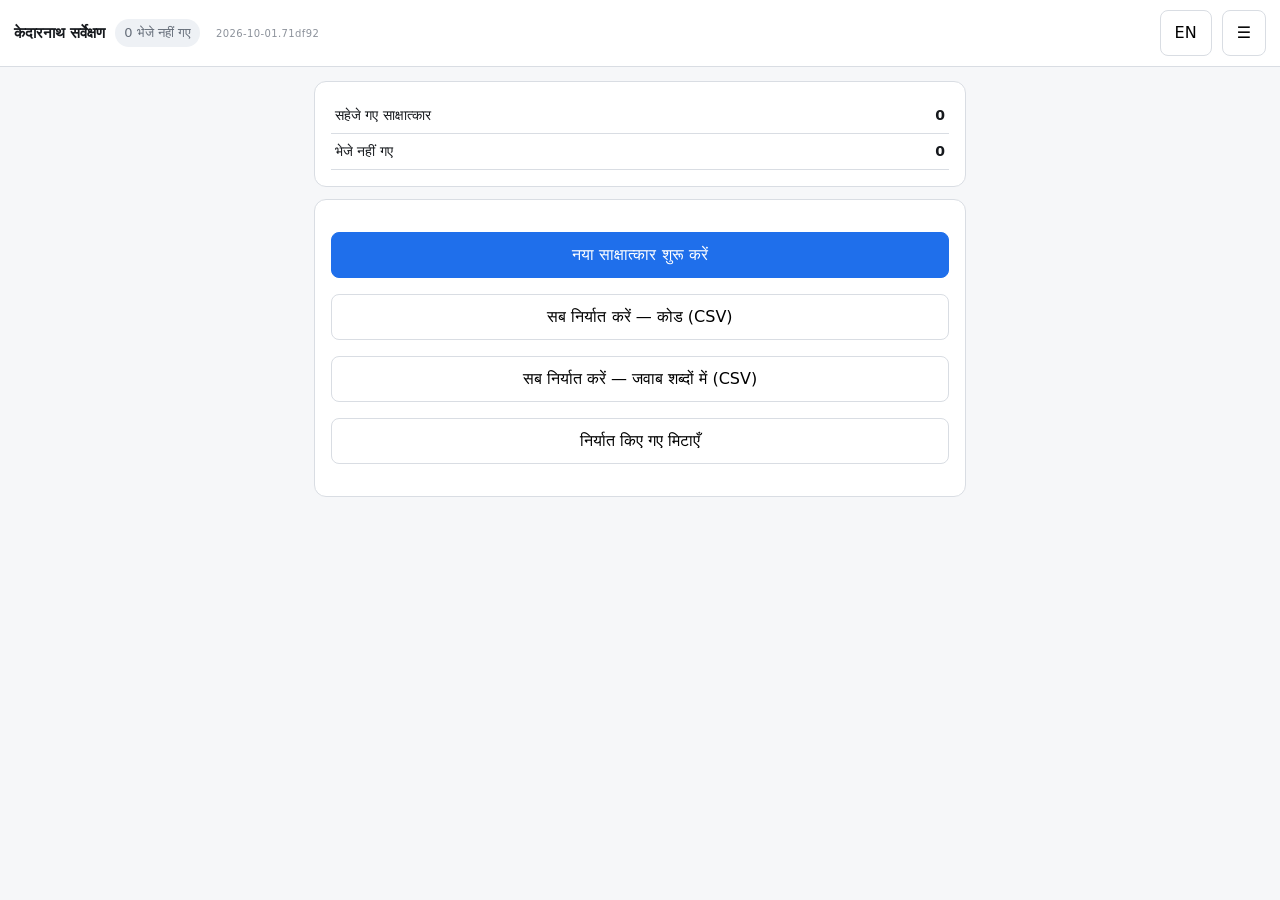
==== commit 066ee9d3: "Survey revisions: 16 question-level changes from the review pass Questions - q7  years of schooling:" ====
--- a/replication/final_instrument/questionnaire/index.html
+++ b/replication/final_instrument/questionnaire/index.html
@@ -85,7 +85,7 @@
   <button id="next" class="p"><span data-t="next">आगे</span> →</button>
 </footer>
 <script>
-const CFG = {"q":[{"n":"enum_id","m":"P","t":"one","en":"Which enumerator is doing this interview? (Select your own name before you approach anyone.)","hi":"सर्वेक्षक कौन है?","opt":false,"c":[[1,"Raman","रमन"],[2,"Rishit","ऋषित"],[3,"Tanmay","तन्मय"],[4,"Anuj","अनुज"]]},{"n":"site","m":"P","t":"one","en":"Which route is this interview on?","hi":"यह बातचीत किस मार्ग पर हो रही है?","opt":false,"c":[[1,"Kedarnath (Gaurikund to Kedarnath)","केदारनाथ (गौरीकुंड से केदारनाथ)"],[2,"Hemkund Sahib (Govindghat to Hemkund)","हेमकुंड साहिब (गोविंदघाट से हेमकुंड)"]]},{"n":"form_build","m":"P","t":"text","en":"Recorded automatically.","hi":"Recorded automatically.","opt":false},{"n":"consent","m":"P","t":"one","en":"Do you agree to take part?","hi":"क्या आप इसमें शामिल होना चाहते हैं?","opt":false,"c":[[0,"No","नहीं"],[1,"Yes","हाँ"]]},{"n":"age","m":"A","t":"dec","en":"How old are you? (completed years)","hi":"आपकी उम्र कितनी है? (पूरे साल)","opt":false,"con":"x >= 10 && x <= 90","cmsg_en":"Age must be between 10 and 90.","cmsg_hi":"उम्र 10 से 90 के बीच होनी चाहिए।"},{"n":"female","m":"A","t":"one","en":"Record sex; ask if unsure: are you male or female?","hi":"आप पुरुष हैं या महिला?","opt":false,"c":[[0,"Male","पुरुष"],[1,"Female","महिला"]]},{"n":"hoh_relation","m":"A","t":"one","en":"Who is the head of your household -- is it you, or someone else? If someone else, how are they related to you?","hi":"आपके घर का मुखिया कौन है — आप खुद, या कोई और? अगर कोई और है, तो वे आपके क्या लगते हैं?","opt":false,"c":[[1,"Self (respondent is the head)","मैं खुद मुखिया हूँ"],[2,"Husband","पति"],[3,"Wife","पत्नी"],[4,"Father","पिता"],[5,"Mother","माता"],[6,"Son","बेटा"],[7,"Daughter","बेटी"],[8,"Brother","भाई"],[9,"Sister","बहन"],[10,"Other male relative","कोई और पुरुष रिश्तेदार"],[11,"Other female relative","कोई और महिला रिश्तेदार"],[12,"Other, non-relative (male)","रिश्तेदार नहीं, पुरुष"],[13,"Other, non-relative (female)","रिश्तेदार नहीं, महिला"]]},{"n":"native_language","m":"A","t":"one","en":"What is your native language, the language you first learned at home?","hi":"आपकी मातृभाषा कौन सी है — वह भाषा जो आपने घर में सबसे पहले सीखी?","opt":false,"c":[[1,"Garhwali","गढ़वाली"],[2,"Kumaoni","कुमाऊँनी"],[3,"Hindi","हिंदी"],[4,"Nepali","नेपाली"],[5,"Bhojpuri","भोजपुरी"],[6,"Assamese","असमिया"],[7,"Bengali","बांग्ला"],[8,"Bodo","बोडो"],[9,"Dogri","डोगरी"],[10,"Gujarati","गुजराती"],[11,"Kannada","कन्नड़"],[12,"Kashmiri","कश्मीरी"],[13,"Konkani","कोंकणी"],[14,"Maithili","मैथिली"],[15,"Malayalam","मलयालम"],[16,"Manipuri (Meitei)","मणिपुरी (मैतेई)"],[17,"Marathi","मराठी"],[18,"Odia","ओड़िया"],[19,"Punjabi","पंजाबी"],[20,"Sanskrit","संस्कृत"],[21,"Santali","संताली"],[22,"Sindhi","सिंधी"],[23,"Tamil","तमिल"],[24,"Telugu","तेलुगु"],[25,"Urdu","उर्दू"],[96,"Other Indian language","कोई और भारतीय भाषा"],[97,"Other / foreign language","कोई और / विदेशी भाषा"]]},{"n":"native_language_other","m":"A","t":"text","en":"Which language is it? Write down exactly what they say.","hi":"वह कौन सी भाषा है? जैसा वे कहें वैसा ही लिख लीजिए।","opt":false,"rel":"V('native_language') == 96 || V('native_language') == 97"},{"n":"marital_status","m":"A","t":"one","en":"Are you currently married, never married, or widowed/divorced/separated?","hi":"क्या आपकी शादी हुई है, नहीं हुई है, या आप विधवा/विधुर या अलग हैं?","opt":false,"c":[[1,"Currently married","शादीशुदा"],[2,"Never married","शादी नहीं हुई"],[3,"Widowed/divorced/separated","विधवा/विधुर या अलग"]]},{"n":"knows_years_schooling","m":"A","t":"one","en":"Do you know exactly how many years of schooling you completed, counting from class 1?","hi":"क्या आपको ठीक-ठीक याद है कि आपने कितने साल पढ़ाई की, कक्षा 1 से गिनकर?","opt":false,"c":[[0,"No","नहीं"],[1,"Yes","हाँ"]]},{"n":"years_schooling","m":"A","t":"int","en":"How many years of schooling did you complete in total? (0 if none)","hi":"आपने कुल कितने साल पढ़ाई की? (अगर बिल्कुल नहीं पढ़े तो 0)","opt":false,"rel":"V('knows_years_schooling') == 1","con":"x >= 0 && x <= NUM('age') - 4","cmsg_en":"Years of schooling cannot be more than the respondent's age allows.","cmsg_hi":"Years of schooling cannot be more than the respondent's age allows."},{"n":"education_level_cat","m":"A","t":"one","en":"Which is closest: no formal education; some schooling but did not finish primary; finished primary but not secondary; or finished secondary or higher?","hi":"इनमें से कौन सा सबसे नज़दीक है: बिल्कुल नहीं पढ़े; थोड़ा पढ़े पर प्राइमरी पूरी नहीं की; प्राइमरी पूरी की पर दसवीं नहीं; या दसवीं या उससे ज़्यादा?","opt":false,"c":[[1,"No formal education","बिल्कुल नहीं पढ़े"],[2,"Some schooling, did not complete primary","थोड़ा पढ़े, प्राइमरी पूरी नहीं"],[3,"Completed primary but not secondary","प्राइमरी पूरी, दसवीं नहीं"],[4,"Completed secondary or higher","दसवीं या उससे ज़्यादा"],[98,"Prefer not to say","बताना नहीं चाहते"]],"rel":"V('knows_years_schooling') == 0"},{"n":"hhsize","m":"A","t":"int","en":"How many members live in your household, including you?","hi":"आपके घर में आपको मिलाकर कुल कितने लोग रहते हैं?","opt":false,"con":"x >= 1 && x <= 30","cmsg_en":"Household size must be between 1 and 30.","cmsg_hi":"घर के लोग 1 से 30 के बीच होने चाहिए।"},{"n":"any_member_6yr_schooling","m":"A","t":"one","en":"Counting everyone in your household aged 10 or above, has at least one of them finished six years of schooling or more?","hi":"आपके घर में 10 साल या उससे बड़े सभी लोगों में से, क्या कम से कम एक ने छह साल या उससे ज़्यादा पढ़ाई पूरी की है?","opt":false,"c":[[0,"No","नहीं"],[1,"Yes","हाँ"]]},{"n":"family_structure","m":"A","t":"one","en":"Is your family nuclear -- just you, your spouse and unmarried children -- or joint, living with parents, married siblings or other extended family? (Say single-member if you live alone.)","hi":"आपका परिवार छोटा है — सिर्फ़ आप, पति/पत्नी और बिन ब्याहे बच्चे — या बड़ा, यानी माँ-बाप, भाई-भाभी या और रिश्तेदार साथ रहते हैं? (अगर अकेले रहते हैं तो वह बताइए।)","opt":false,"c":[[1,"Nuclear (you, spouse and unmarried children only)","छोटा परिवार (आप, पति/पत्नी और बिन ब्याहे बच्चे)"],[2,"Joint (living with parents, married siblings or other extended family)","बड़ा परिवार (माँ-बाप, ब्याहे भाई-बहन या और रिश्तेदार साथ)"],[3,"Single-member household","अकेले रहते हैं"]]},{"n":"n_earners","m":"A","t":"int","en":"How many of them, including you, earn money?","hi":"इनमें से कितने लोग, आपको मिलाकर, पैसा कमाते हैं?","opt":false,"con":"x >= 1 && x <= NUM('hhsize')","cmsg_en":"Cannot be more than the number of people in the household.","cmsg_hi":"घर के लोगों की संख्या से ज़्यादा नहीं हो सकता।"},{"n":"main_income_earner","m":"A","t":"one","en":"Among those who earn money, are you the main income earner in your household?","hi":"जो लोग कमाते हैं, उनमें सबसे ज़्यादा कमाने वाले आप ही हैं?","opt":false,"c":[[0,"No","नहीं"],[1,"Yes","हाँ"]],"rel":"V('n_earners') > 1"},{"n":"n_children_u15","m":"A","t":"int","en":"How many of them are children under 15?","hi":"इनमें 15 साल से छोटे बच्चे कितने हैं?","opt":false,"con":"x >= 0 && x <= NUM('hhsize') - 1","cmsg_en":"Cannot be more than the household size minus the respondent.","cmsg_hi":"घर के लोगों में से आपको छोड़कर, उससे ज़्यादा नहीं हो सकता।"},{"n":"n_children_6_14","m":"A","t":"int","en":"How many of them are children aged 6 to 14?","hi":"इनमें 6 से 14 साल के बच्चे कितने हैं?","opt":false,"con":"x >= 0 && x <= NUM('n_children_u15')","cmsg_en":"Cannot be more than the number of children under 15.","cmsg_hi":"15 साल से छोटे बच्चों से ज़्यादा नहीं हो सकता।"},{"n":"n_children_out_school","m":"A","t":"int","en":"How many of these children do not go to school now?","hi":"इन बच्चों में कितने अभी स्कूल नहीं जाते?","opt":false,"rel":"V('n_children_6_14') > 0","con":"x >= 0 && x <= NUM('n_children_6_14')","cmsg_en":"Cannot be more than the number of children aged 6 to 14.","cmsg_hi":"6 से 14 साल के बच्चों से ज़्यादा नहीं हो सकता।"},{"n":"occupation","m":"B","t":"one","en":"What is your main work during the Yatra season? Ask what they do and code the closest group; do not read the list aloud unless needed.","hi":"यात्रा के मौसम में आपका मुख्य काम क्या है?","opt":false,"c":[[1,"Pony/mule worker (works the animals, does not own them)","घोड़े/खच्चर वाला (जानवर चलाते हैं, मालिक नहीं)"],[2,"Pony/mule owner (owns the animals)","घोड़े/खच्चर का मालिक"],[3,"Porter (carries on own back/shoulders - goods, luggage, or a person in a kandi)","पोर्टर/कुली (अपनी पीठ या कंधे पर — सामान या कंडी में कोई व्यक्ति)"],[4,"Palki / dandi bearer (carries a person on a palanquin, as part of a team)","पालकी / डंडी वाला (पालकी पर व्यक्ति, कई लोग मिलकर)"],[5,"Dhaba, tea stall or food stall WORKER (prepared food or tea)","ढाबा, चाय या खाने की दुकान में काम (बना हुआ खाना या चाय)"],[6,"Dhaba, tea stall or food stall OWNER (prepared food or tea)","ढाबा, चाय या खाने की दुकान का मालिक"],[7,"Shop WORKER (goods: prasad, puja items, clothes, general store)","दुकान में काम (सामान: प्रसाद, पूजा का सामान, कपड़े, परचून)"],[8,"Shop OWNER (goods, not prepared food)","दुकान का मालिक (सामान, बना हुआ खाना नहीं)"],[9,"Hotel / lodge WORKER","होटल / लॉज में काम"],[10,"Hotel / lodge OWNER","होटल / लॉज का मालिक"],[11,"Driver (any motor vehicle)","ड्राइवर (कोई भी गाड़ी)"],[12,"Guide","गाइड"],[13,"Wage labourer (construction, loading, odd jobs)","दिहाड़ी मज़दूर (निर्माण, सामान चढ़ाना, फुटकर काम)"],[14,"Other","कोई और"]]},{"n":"occupation_detail","m":"B","t":"text","en":"In your own words, what exactly is your main work here? Write down what they say -- what they actually do, and who for. Do not tick a box for this one.","hi":"अपने शब्दों में बताइए, यहाँ आपका मुख्य काम ठीक-ठीक क्या है? आप करते क्या हैं, और किसके लिए?","opt":false},{"n":"employment_type","m":"B","t":"one","en":"In this main work, are you: working on your own account without hired workers; running a business with hired workers; a regular monthly wage-earner; or a daily/casual wage-earner?","hi":"इस काम में आप क्या हैं: अपना काम खुद करते हैं और कोई नौकर नहीं रखते; अपना काम है और दूसरों को काम पर रखते हैं; महीने की पक्की तनख़्वाह पाते हैं; या दिहाड़ी पर काम करते हैं?","opt":false,"c":[[1,"Own-account (self-employed, no hired workers)","अपना काम, कोई नौकर नहीं"],[2,"Employer/business owner (self-employed)","मालिक, दूसरों को काम पर रखते हैं"],[3,"Regular wage or salary","महीने की पक्की तनख़्वाह"],[4,"Casual or daily wage labour","दिहाड़ी या रोज़ की मज़दूरी"],[5,"Unpaid family worker","घर के काम में बिना पैसे के हाथ बँटाते हैं"]]},{"n":"n_other_activities","m":"B","t":"int","en":"Besides your main work, how many OTHER paid activities or income-generating activities do you have? (0 if none. For example, a shop owner who also rents out a pony and drives in the off-season would say 2.)","hi":"अपने मुख्य काम के अलावा, आप और कितने काम करते हैं जिनसे पैसा आता है? (अगर कोई नहीं तो 0। जैसे, दुकान वाला जो घोड़ा भी किराये पर देता है और जाड़ों में गाड़ी चलाता है, वह 2 बताएगा।)","opt":false,"con":"x >= 0 && x <= 6","cmsg_en":"Must be between 0 and 6.","cmsg_hi":"0 से 6 के बीच होना चाहिए।"},{"n":"other_activity_types","m":"B","t":"multi","en":"Which ones are they? Check every one that applies. Ask and code the closest group for each; do not read the list aloud unless needed.","hi":"वे कौन-कौन से काम हैं? जो-जो लागू हो, सब बताइए।","opt":false,"cfx":"occupation","c":[[1,"Pony/mule worker (works the animals, does not own them)","घोड़े/खच्चर वाला (जानवर चलाते हैं, मालिक नहीं)"],[2,"Pony/mule owner (owns the animals)","घोड़े/खच्चर का मालिक"],[3,"Porter (carries on own back/shoulders - goods, luggage, or a person in a kandi)","पोर्टर/कुली (अपनी पीठ या कंधे पर — सामान या कंडी में कोई व्यक्ति)"],[4,"Palki / dandi bearer (carries a person on a palanquin, as part of a team)","पालकी / डंडी वाला (पालकी पर व्यक्ति, कई लोग मिलकर)"],[5,"Dhaba, tea stall or food stall WORKER (prepared food or tea)","ढाबा, चाय या खाने की दुकान में काम (बना हुआ खाना या चाय)"],[6,"Dhaba, tea stall or food stall OWNER (prepared food or tea)","ढाबा, चाय या खाने की दुकान का मालिक"],[7,"Shop WORKER (goods: prasad, puja items, clothes, general store)","दुकान में काम (सामान: प्रसाद, पूजा का सामान, कपड़े, परचून)"],[8,"Shop OWNER (goods, not prepared food)","दुकान का मालिक (सामान, बना हुआ खाना नहीं)"],[9,"Hotel / lodge WORKER","होटल / लॉज में काम"],[10,"Hotel / lodge OWNER","होटल / लॉज का मालिक"],[11,"Driver (any motor vehicle)","ड्राइवर (कोई भी गाड़ी)"],[12,"Guide","गाइड"],[13,"Wage labourer (construction, loading, odd jobs)","दिहाड़ी मज़दूर (निर्माण, सामान चढ़ाना, फुटकर काम)"],[14,"Other","कोई और"]],"rel":"V('n_other_activities') > 0"},{"n":"other_activity_income_pm","m":"B","t":"int","en":"Taking all of that other work together, about how much do you usually earn from it in a month? (Rs)","hi":"वह सारा दूसरा काम मिलाकर, महीने में लगभग कितना कमा लेते हैं? (रुपये)","opt":false,"rel":"V('n_other_activities') > 0","con":"x >= 0","cmsg_en":"Earnings cannot be negative.","cmsg_hi":"Earnings cannot be negative."},{"n":"years_in_yatra_work","m":"B","t":"int","en":"How many Yatra seasons have you worked in this kind of work?","hi":"आप कितने यात्रा सीज़न से यह काम कर रहे हैं?","opt":false,"con":"x >= 0 && x <= NUM('age') - 10","cmsg_en":"More Yatra seasons than the respondent's age allows.","cmsg_hi":"More Yatra seasons than the respondent's age allows."},{"n":"hours_day_yatra","m":"B","t":"int","en":"In the Yatra season, on a normal working day, how many hours do you work in total, across all your work?","hi":"यात्रा के मौसम में, आम दिन में आप कुल कितने घंटे काम करते हैं, सारे कामों को मिलाकर?","opt":false,"con":"x >= 1 && x <= 18","cmsg_en":"Hours a day must be between 1 and 18.","cmsg_hi":"दिन के घंटे 1 से 18 के बीच होने चाहिए।"},{"n":"days_week_yatra","m":"B","t":"int","en":"How many days a week do you usually work in the season?","hi":"सीज़न में आप हफ़्ते में कितने दिन काम करते हैं?","opt":false,"con":"x >= 1 && x <= 7","cmsg_en":"Days a week must be between 1 and 7.","cmsg_hi":"हफ़्ते के दिन 1 से 7 के बीच होने चाहिए।"},{"n":"prev_occ_change","m":"B","t":"one","en":"In the last ten years, did you change your main kind of work?","hi":"पिछले दस साल में, क्या आपने अपना मुख्य काम बदला?","opt":false,"c":[[0,"No","नहीं"],[1,"Yes","हाँ"]]},{"n":"prev_occ","m":"B","t":"text","en":"What was your previous main work? Write down exactly what they say, in their words -- do not pick from a list.","hi":"इससे पहले आपका मुख्य काम क्या था?","opt":false,"rel":"V('prev_occ_change') == 1"},{"n":"target_occ","m":"B","t":"text","en":"If you could not continue this work at all, what work would you move to instead? Write down exactly what they say, in their words -- do not pick from a list, and do not prompt with examples.","hi":"अगर यह काम बिल्कुल बंद हो जाए, तो आप कौन सा काम करेंगे?","opt":false},{"n":"prev_occ_reason","m":"B","t":"one","en":"What was the main reason you changed?","hi":"काम बदलने की मुख्य वजह क्या थी?","opt":false,"c":[[1,"Better income","ज़्यादा कमाई"],[2,"Lost the previous work","पहला काम छूट गया"],[3,"Work ended with the season","मौसम के साथ काम ख़त्म हो गया"],[4,"Family reasons","घर की वजह से"],[5,"Health or injury","सेहत या चोट"],[6,"Other","कोई और वजह"]],"rel":"V('prev_occ_change') == 1"},{"n":"training_received","m":"B","t":"one","en":"Apart from school and college, have you ever completed any training course or apprenticeship?","hi":"स्कूल और कॉलेज की पढ़ाई छोड़कर, क्या आपने कभी कोई ट्रेनिंग या सीखने का कोर्स पूरा किया है?","opt":false,"c":[[0,"No","नहीं"],[1,"Yes","हाँ"]]},{"n":"status_m5","m":"C","t":"one","en":"In May, what was your main work or activity?","hi":"मई में आपका मुख्य काम या काम-धंधा क्या था?","opt":false,"c":[[1,"Yatra work, or getting ready for the season","यात्रा का काम, या उसकी तैयारी"],[2,"Farming (crops)","खेती (फ़सल)"],[3,"Livestock (animals)","पशुपालन (जानवर)"],[4,"Casual or daily wage labour","दिहाड़ी या रोज़ की मज़दूरी"],[5,"Construction work","निर्माण (बिल्डिंग) का काम"],[6,"Own small shop, stall or trade","अपनी छोटी दुकान, खोखा या धंधा"],[7,"Salaried job","तनख़्वाह वाली नौकरी"],[8,"No paid work","कोई पैसे वाला काम नहीं"]]},{"n":"status_m6","m":"C","t":"one","en":"In June, what was your main work or activity?","hi":"जून में आपका मुख्य काम या काम-धंधा क्या था?","opt":false,"c":[[1,"Yatra work, or getting ready for the season","यात्रा का काम, या उसकी तैयारी"],[2,"Farming (crops)","खेती (फ़सल)"],[3,"Livestock (animals)","पशुपालन (जानवर)"],[4,"Casual or daily wage labour","दिहाड़ी या रोज़ की मज़दूरी"],[5,"Construction work","निर्माण (बिल्डिंग) का काम"],[6,"Own small shop, stall or trade","अपनी छोटी दुकान, खोखा या धंधा"],[7,"Salaried job","तनख़्वाह वाली नौकरी"],[8,"No paid work","कोई पैसे वाला काम नहीं"]]},{"n":"status_m7","m":"C","t":"one","en":"In July, what was your main work or activity?","hi":"जुलाई में आपका मुख्य काम या काम-धंधा क्या था?","opt":false,"c":[[1,"Yatra work, or getting ready for the season","यात्रा का काम, या उसकी तैयारी"],[2,"Farming (crops)","खेती (फ़सल)"],[3,"Livestock (animals)","पशुपालन (जानवर)"],[4,"Casual or daily wage labour","दिहाड़ी या रोज़ की मज़दूरी"],[5,"Construction work","निर्माण (बिल्डिंग) का काम"],[6,"Own small shop, stall or trade","अपनी छोटी दुकान, खोखा या धंधा"],[7,"Salaried job","तनख़्वाह वाली नौकरी"],[8,"No paid work","कोई पैसे वाला काम नहीं"]]},{"n":"status_m8","m":"C","t":"one","en":"In August, what was your main work or activity?","hi":"अगस्त में आपका मुख्य काम या काम-धंधा क्या था?","opt":false,"c":[[1,"Yatra work, or getting ready for the season","यात्रा का काम, या उसकी तैयारी"],[2,"Farming (crops)","खेती (फ़सल)"],[3,"Livestock (animals)","पशुपालन (जानवर)"],[4,"Casual or daily wage labour","दिहाड़ी या रोज़ की मज़दूरी"],[5,"Construction work","निर्माण (बिल्डिंग) का काम"],[6,"Own small shop, stall or trade","अपनी छोटी दुकान, खोखा या धंधा"],[7,"Salaried job","तनख़्वाह वाली नौकरी"],[8,"No paid work","कोई पैसे वाला काम नहीं"]]},{"n":"status_m9","m":"C","t":"one","en":"In September, what was your main work or activity?","hi":"सितंबर में आपका मुख्य काम या काम-धंधा क्या था?","opt":false,"c":[[1,"Yatra work, or getting ready for the season","यात्रा का काम, या उसकी तैयारी"],[2,"Farming (crops)","खेती (फ़सल)"],[3,"Livestock (animals)","पशुपालन (जानवर)"],[4,"Casual or daily wage labour","दिहाड़ी या रोज़ की मज़दूरी"],[5,"Construction work","निर्माण (बिल्डिंग) का काम"],[6,"Own small shop, stall or trade","अपनी छोटी दुकान, खोखा या धंधा"],[7,"Salaried job","तनख़्वाह वाली नौकरी"],[8,"No paid work","कोई पैसे वाला काम नहीं"]]},{"n":"status_m10","m":"C","t":"one","en":"In October, what was your main work or activity?","hi":"अक्टूबर में आपका मुख्य काम या काम-धंधा क्या था?","opt":false,"c":[[1,"Yatra work, or getting ready for the season","यात्रा का काम, या उसकी तैयारी"],[2,"Farming (crops)","खेती (फ़सल)"],[3,"Livestock (animals)","पशुपालन (जानवर)"],[4,"Casual or daily wage labour","दिहाड़ी या रोज़ की मज़दूरी"],[5,"Construction work","निर्माण (बिल्डिंग) का काम"],[6,"Own small shop, stall or trade","अपनी छोटी दुकान, खोखा या धंधा"],[7,"Salaried job","तनख़्वाह वाली नौकरी"],[8,"No paid work","कोई पैसे वाला काम नहीं"]]},{"n":"status_m11","m":"C","t":"one","en":"In November, what was your main work or activity?","hi":"नवंबर में आपका मुख्य काम या काम-धंधा क्या था?","opt":false,"c":[[1,"Yatra work, or getting ready for the season","यात्रा का काम, या उसकी तैयारी"],[2,"Farming (crops)","खेती (फ़सल)"],[3,"Livestock (animals)","पशुपालन (जानवर)"],[4,"Casual or daily wage labour","दिहाड़ी या रोज़ की मज़दूरी"],[5,"Construction work","निर्माण (बिल्डिंग) का काम"],[6,"Own small shop, stall or trade","अपनी छोटी दुकान, खोखा या धंधा"],[7,"Salaried job","तनख़्वाह वाली नौकरी"],[8,"No paid work","कोई पैसे वाला काम नहीं"]]},{"n":"status_m12","m":"C","t":"one","en":"In December, what was your main work or activity?","hi":"दिसंबर में आपका मुख्य काम या काम-धंधा क्या था?","opt":false,"c":[[1,"Yatra work, or getting ready for the season","यात्रा का काम, या उसकी तैयारी"],[2,"Farming (crops)","खेती (फ़सल)"],[3,"Livestock (animals)","पशुपालन (जानवर)"],[4,"Casual or daily wage labour","दिहाड़ी या रोज़ की मज़दूरी"],[5,"Construction work","निर्माण (बिल्डिंग) का काम"],[6,"Own small shop, stall or trade","अपनी छोटी दुकान, खोखा या धंधा"],[7,"Salaried job","तनख़्वाह वाली नौकरी"],[8,"No paid work","कोई पैसे वाला काम नहीं"]]},{"n":"status_m1","m":"C","t":"one","en":"In January, what was your main work or activity?","hi":"जनवरी में आपका मुख्य काम या काम-धंधा क्या था?","opt":false,"c":[[1,"Yatra work, or getting ready for the season","यात्रा का काम, या उसकी तैयारी"],[2,"Farming (crops)","खेती (फ़सल)"],[3,"Livestock (animals)","पशुपालन (जानवर)"],[4,"Casual or daily wage labour","दिहाड़ी या रोज़ की मज़दूरी"],[5,"Construction work","निर्माण (बिल्डिंग) का काम"],[6,"Own small shop, stall or trade","अपनी छोटी दुकान, खोखा या धंधा"],[7,"Salaried job","तनख़्वाह वाली नौकरी"],[8,"No paid work","कोई पैसे वाला काम नहीं"]]},{"n":"status_m2","m":"C","t":"one","en":"In February, what was your main work or activity?","hi":"फ़रवरी में आपका मुख्य काम या काम-धंधा क्या था?","opt":false,"c":[[1,"Yatra work, or getting ready for the season","यात्रा का काम, या उसकी तैयारी"],[2,"Farming (crops)","खेती (फ़सल)"],[3,"Livestock (animals)","पशुपालन (जानवर)"],[4,"Casual or daily wage labour","दिहाड़ी या रोज़ की मज़दूरी"],[5,"Construction work","निर्माण (बिल्डिंग) का काम"],[6,"Own small shop, stall or trade","अपनी छोटी दुकान, खोखा या धंधा"],[7,"Salaried job","तनख़्वाह वाली नौकरी"],[8,"No paid work","कोई पैसे वाला काम नहीं"]]},{"n":"status_m3","m":"C","t":"one","en":"In March, what was your main work or activity?","hi":"मार्च में आपका मुख्य काम या काम-धंधा क्या था?","opt":false,"c":[[1,"Yatra work, or getting ready for the season","यात्रा का काम, या उसकी तैयारी"],[2,"Farming (crops)","खेती (फ़सल)"],[3,"Livestock (animals)","पशुपालन (जानवर)"],[4,"Casual or daily wage labour","दिहाड़ी या रोज़ की मज़दूरी"],[5,"Construction work","निर्माण (बिल्डिंग) का काम"],[6,"Own small shop, stall or trade","अपनी छोटी दुकान, खोखा या धंधा"],[7,"Salaried job","तनख़्वाह वाली नौकरी"],[8,"No paid work","कोई पैसे वाला काम नहीं"]]},{"n":"status_m4","m":"C","t":"one","en":"In April, what was your main work or activity?","hi":"अप्रैल में आपका मुख्य काम या काम-धंधा क्या था?","opt":false,"c":[[1,"Yatra work, or getting ready for the season","यात्रा का काम, या उसकी तैयारी"],[2,"Farming (crops)","खेती (फ़सल)"],[3,"Livestock (animals)","पशुपालन (जानवर)"],[4,"Casual or daily wage labour","दिहाड़ी या रोज़ की मज़दूरी"],[5,"Construction work","निर्माण (बिल्डिंग) का काम"],[6,"Own small shop, stall or trade","अपनी छोटी दुकान, खोखा या धंधा"],[7,"Salaried job","तनख़्वाह वाली नौकरी"],[8,"No paid work","कोई पैसे वाला काम नहीं"]]},{"n":"knows_monthly_income","m":"C","t":"one","en":"Can you tell me roughly what you earned in each month of the past year, or would it be easier to give one total for the whole year?","hi":"क्या आप हर महीने की कमाई अलग-अलग बता सकते हैं, या पूरे साल का एक जोड़ बताना आसान रहेगा?","opt":false,"c":[[1,"Month by month","हर महीने का अलग-अलग"],[0,"One total for the whole year","पूरे साल का एक जोड़"]]},{"n":"income_m5","m":"C","t":"int","en":"How much did you earn from all your work in May, after costs? (Rs)","hi":"मई में सारे काम से ख़र्चा निकालकर आपने कितना कमाया? (रुपये)","opt":false,"rel":"V('knows_monthly_income') == 1 && V('status_m5') != 8","con":"x >= 0","cmsg_en":"Earnings cannot be negative.","cmsg_hi":"Earnings cannot be negative."},{"n":"income_m6","m":"C","t":"int","en":"How much did you earn from all your work in June, after costs? (Rs)","hi":"जून में सारे काम से ख़र्चा निकालकर आपने कितना कमाया? (रुपये)","opt":false,"rel":"V('knows_monthly_income') == 1 && V('status_m6') != 8","con":"x >= 0","cmsg_en":"Earnings cannot be negative.","cmsg_hi":"Earnings cannot be negative."},{"n":"income_m7","m":"C","t":"int","en":"How much did you earn from all your work in July, after costs? (Rs)","hi":"जुलाई में सारे काम से ख़र्चा निकालकर आपने कितना कमाया? (रुपये)","opt":false,"rel":"V('knows_monthly_income') == 1 && V('status_m7') != 8","con":"x >= 0","cmsg_en":"Earnings cannot be negative.","cmsg_hi":"Earnings cannot be negative."},{"n":"income_m8","m":"C","t":"int","en":"How much did you earn from all your work in August, after costs? (Rs)","hi":"अगस्त में सारे काम से ख़र्चा निकालकर आपने कितना कमाया? (रुपये)","opt":false,"rel":"V('knows_monthly_income') == 1 && V('status_m8') != 8","con":"x >= 0","cmsg_en":"Earnings cannot be negative.","cmsg_hi":"Earnings cannot be negative."},{"n":"income_m9","m":"C","t":"int","en":"How much did you earn from all your work in September, after costs? (Rs)","hi":"सितंबर में सारे काम से ख़र्चा निकालकर आपने कितना कमाया? (रुपये)","opt":false,"rel":"V('knows_monthly_income') == 1 && V('status_m9') != 8","con":"x >= 0","cmsg_en":"Earnings cannot be negative.","cmsg_hi":"Earnings cannot be negative."},{"n":"income_m10","m":"C","t":"int","en":"How much did you earn from all your work in October, after costs? (Rs)","hi":"अक्टूबर में सारे काम से ख़र्चा निकालकर आपने कितना कमाया? (रुपये)","opt":false,"rel":"V('knows_monthly_income') == 1 && V('status_m10') != 8","con":"x >= 0","cmsg_en":"Earnings cannot be negative.","cmsg_hi":"Earnings cannot be negative."},{"n":"income_m11","m":"C","t":"int","en":"How much did you earn from all your work in November, after costs? (Rs)","hi":"नवंबर में सारे काम से ख़र्चा निकालकर आपने कितना कमाया? (रुपये)","opt":false,"rel":"V('knows_monthly_income') == 1 && V('status_m11') != 8","con":"x >= 0","cmsg_en":"Earnings cannot be negative.","cmsg_hi":"Earnings cannot be negative."},{"n":"income_m12","m":"C","t":"int","en":"How much did you earn from all your work in December, after costs? (Rs)","hi":"दिसंबर में सारे काम से ख़र्चा निकालकर आपने कितना कमाया? (रुपये)","opt":false,"rel":"V('knows_monthly_income') == 1 && V('status_m12') != 8","con":"x >= 0","cmsg_en":"Earnings cannot be negative.","cmsg_hi":"Earnings cannot be negative."},{"n":"income_m1","m":"C","t":"int","en":"How much did you earn from all your work in January, after costs? (Rs)","hi":"जनवरी में सारे काम से ख़र्चा निकालकर आपने कितना कमाया? (रुपये)","opt":false,"rel":"V('knows_monthly_income') == 1 && V('status_m1') != 8","con":"x >= 0","cmsg_en":"Earnings cannot be negative.","cmsg_hi":"Earnings cannot be negative."},{"n":"income_m2","m":"C","t":"int","en":"How much did you earn from all your work in February, after costs? (Rs)","hi":"फ़रवरी में सारे काम से ख़र्चा निकालकर आपने कितना कमाया? (रुपये)","opt":false,"rel":"V('knows_monthly_income') == 1 && V('status_m2') != 8","con":"x >= 0","cmsg_en":"Earnings cannot be negative.","cmsg_hi":"Earnings cannot be negative."},{"n":"income_m3","m":"C","t":"int","en":"How much did you earn from all your work in March, after costs? (Rs)","hi":"मार्च में सारे काम से ख़र्चा निकालकर आपने कितना कमाया? (रुपये)","opt":false,"rel":"V('knows_monthly_income') == 1 && V('status_m3') != 8","con":"x >= 0","cmsg_en":"Earnings cannot be negative.","cmsg_hi":"Earnings cannot be negative."},{"n":"income_m4","m":"C","t":"int","en":"How much did you earn from all your work in April, after costs? (Rs)","hi":"अप्रैल में सारे काम से ख़र्चा निकालकर आपने कितना कमाया? (रुपये)","opt":false,"rel":"V('knows_monthly_income') == 1 && V('status_m4') != 8","con":"x >= 0","cmsg_en":"Earnings cannot be negative.","cmsg_hi":"Earnings cannot be negative."},{"n":"income_annual_total","m":"C","t":"int","en":"Thinking of the whole past year, about how much did you earn in total from all your work, after costs? (Rs)","hi":"पूरे पिछले साल को मिलाकर, सारे काम से ख़र्चा निकालकर आपने कुल कितना कमाया? (रुपये)","opt":false,"rel":"V('knows_monthly_income') == 0"},{"n":"pct_income_yatra","m":"C","t":"int","en":"Out of every 100 rupees you earned in the whole year, how many came from your Yatra work? (The rest is counted as coming from your other work.)","hi":"पूरे साल में आपने जो 100 रुपये कमाए, उनमें से कितने यात्रा के काम से आए? (बाकी दूसरे काम का माना जाएगा।)","opt":false,"rel":"V('knows_monthly_income') == 0","con":"x >= 0 && x <= 100","cmsg_en":"Must be between 0 and 100 out of every 100 rupees.","cmsg_hi":"हर 100 रुपये में से 0 से 100 के बीच होना चाहिए।"},{"n":"remit_out_yatra_pm","m":"C","t":"int","en":"In a normal month during the Yatra season, how much money do you usually send to family or others living elsewhere? (Rs, 0 if none)","hi":"यात्रा के मौसम के आम महीने में, आप घर या कहीं और रहने वालों को कितना पैसा भेजते हैं? (रुपये, न भेजते हों तो 0)","opt":false},{"n":"remit_out_offseason_pm","m":"C","t":"int","en":"In a normal month when the Yatra is closed, how much do you usually send? (Rs, 0 if none)","hi":"जब यात्रा बंद रहती है, उस आम महीने में कितना भेजते हैं? (रुपये, न भेजते हों तो 0)","opt":false},{"n":"remit_mode","m":"C","t":"one","en":"How do you usually send it?","hi":"आप पैसा आम तौर पर कैसे भेजते हैं?","opt":false,"c":[[1,"From my own phone (UPI or net banking)","अपने फ़ोन से (UPI या नेट बैंकिंग)"],[2,"In person at a bank branch or bank mitra / CSP","ख़ुद जाकर बैंक शाखा या बैंक मित्र / CSP पर"],[3,"Money order or post office","मनीऑर्डर या डाकघर से"],[4,"Sent with someone going home","घर जा रहे किसी के हाथ"],[5,"Carried it myself","ख़ुद लेकर गए"],[6,"Through an agent or middleman","किसी एजेंट या बिचौलिए के ज़रिए"],[7,"Other","कोई और तरीक़ा"]],"rel":"V('remit_out_yatra_pm') > 0 || V('remit_out_offseason_pm') > 0"},{"n":"remit_in_yatra_pm","m":"C","t":"int","en":"In a normal month during the Yatra season, how much money do you usually receive from family or others? (Rs, 0 if none)","hi":"यात्रा के मौसम के आम महीने में, घरवालों या किसी और से आपको कितना पैसा मिलता है? (रुपये, न मिलता हो तो 0)","opt":false},{"n":"remit_in_offseason_pm","m":"C","t":"int","en":"In a normal month when the Yatra is closed, how much do you usually receive? (Rs, 0 if none)","hi":"जब यात्रा बंद रहती है, उस आम महीने में कितना मिलता है? (रुपये, न मिलता हो तो 0)","opt":false},{"n":"hours_day_offseason","m":"C","t":"int","en":"In the months when the Yatra is closed and you are doing other work, on a normal working day, how many hours do you work in total?","hi":"जिन महीनों में यात्रा बंद रहती है और आप कोई दूसरा काम करते हैं, उनमें आम दिन में आप कुल कितने घंटे काम करते हैं?","opt":false,"rel":"V('calc_offseason_work') > 0","con":"x >= 1 && x <= 18","cmsg_en":"Hours a day must be between 1 and 18.","cmsg_hi":"दिन के घंटे 1 से 18 के बीच होने चाहिए।"},{"n":"days_week_offseason","m":"C","t":"int","en":"In those months, how many days a week do you usually work?","hi":"उन महीनों में आप हफ़्ते में कितने दिन काम करते हैं?","opt":false,"rel":"V('calc_offseason_work') > 0","con":"x >= 1 && x <= 7","cmsg_en":"Days a week must be between 1 and 7.","cmsg_hi":"हफ़्ते के दिन 1 से 7 के बीच होने चाहिए।"},{"n":"origin","m":"D","t":"one","en":"Where is your permanent home?","hi":"आपका पक्का घर कहाँ है?","opt":false,"c":[[1,"Local (same district)","यहीं का (इसी ज़िले का)"],[2,"Other Uttarakhand district","उत्तराखंड का दूसरा ज़िला"],[3,"Other Indian state","भारत का दूसरा राज्य"],[4,"Nepal","नेपाल"]]},{"n":"home_state","m":"D","t":"one","en":"Which state is your permanent home in?","hi":"वह घर किस राज्य में है? (अगर भारत से बाहर है तो वह बताइए।)","opt":false,"c":[[1,"Andhra Pradesh","आंध्र प्रदेश"],[2,"Arunachal Pradesh","अरुणाचल प्रदेश"],[3,"Assam","असम"],[4,"Bihar","बिहार"],[5,"Chhattisgarh","छत्तीसगढ़"],[6,"Goa","गोवा"],[7,"Gujarat","गुजरात"],[8,"Haryana","हरियाणा"],[9,"Himachal Pradesh","हिमाचल प्रदेश"],[10,"Jharkhand","झारखंड"],[11,"Karnataka","कर्नाटक"],[12,"Kerala","केरल"],[13,"Madhya Pradesh","मध्य प्रदेश"],[14,"Maharashtra","महाराष्ट्र"],[15,"Manipur","मणिपुर"],[16,"Meghalaya","मेघालय"],[17,"Mizoram","मिज़ोरम"],[18,"Nagaland","नागालैंड"],[19,"Odisha","ओडिशा"],[20,"Punjab","पंजाब"],[21,"Rajasthan","राजस्थान"],[22,"Sikkim","सिक्किम"],[23,"Tamil Nadu","तमिलनाडु"],[24,"Telangana","तेलंगाना"],[25,"Tripura","त्रिपुरा"],[26,"Uttar Pradesh","उत्तर प्रदेश"],[27,"Uttarakhand","उत्तराखंड"],[28,"West Bengal","पश्चिम बंगाल"],[29,"Andaman and Nicobar Islands","अंडमान और निकोबार द्वीप समूह"],[30,"Chandigarh","चंडीगढ़"],[31,"Dadra and Nagar Haveli and Daman and Diu","दादरा और नगर हवेली तथा दमन और दीव"],[32,"Delhi","दिल्ली"],[33,"Jammu and Kashmir","जम्मू और कश्मीर"],[34,"Ladakh","लद्दाख"],[35,"Lakshadweep","लक्षद्वीप"],[36,"Puducherry","पुदुच्चेरी"],[99,"Outside India","भारत से बाहर"]],"rel":"V('origin') == 3"},{"n":"home_rural_urban","m":"D","t":"one","en":"Is that home in a village, or in a town or city?","hi":"वह घर गाँव में है, या क़स्बे या शहर में?","opt":false,"c":[[1,"Village (rural)","गाँव में"],[2,"Town or city (urban)","शहर या क़स्बे में"]]},{"n":"resp_returns_at_closure","m":"D","t":"one","en":"When the Yatra closes for the season, do YOU go to your home place?","hi":"जब यात्रा का मौसम ख़त्म हो जाता है, तो क्या आप अपने घर चले जाते हैं?","opt":false,"c":[[0,"No","नहीं"],[1,"Yes","हाँ"]]},{"n":"hh_at_home_place","m":"D","t":"one","en":"And do the rest of your household live at your home place all year, or are they here with you during the season?","hi":"और आपके बाक़ी घरवाले — वे साल भर आपके घर वाली जगह पर ही रहते हैं, या सीज़न में आपके साथ यहाँ रहते हैं?","opt":false,"c":[[0,"No","नहीं"],[1,"Yes","हाँ"]]},{"n":"n_here_season","m":"D","t":"int","en":"During the Yatra season, how many people are you feeding and spending on here, counting yourself?","hi":"यात्रा के मौसम में आप यहाँ कितने लोगों का खाना-ख़र्चा चलाते हैं, अपने आप को गिनकर?","opt":false,"rel":"V('hh_at_home_place') == 1"},{"n":"years_coming_here","m":"D","t":"int","en":"How many years have you been coming here for the Yatra season?","hi":"आप कितने सालों से यात्रा के मौसम में यहाँ आ रहे हैं?","opt":false,"rel":"V('resp_returns_at_closure') == 1"},{"n":"came_here_reason","m":"D","t":"one","en":"What was the main reason you first came here to work?","hi":"आप सबसे पहले यहाँ काम करने किस मुख्य वजह से आए थे?","opt":false,"c":[[1,"No work at home","घर पर काम नहीं था"],[2,"Pay is better here","यहाँ मज़दूरी बेहतर है"],[3,"Family or people from my village were already here","घरवाले या गाँव के लोग पहले से यहाँ थे"],[4,"Land at home is too little to live on","घर पर ज़मीन इतनी कम है कि गुज़ारा नहीं होता"],[5,"Debt to repay","क़र्ज़ चुकाना था"],[6,"A contractor or agent brought me","कोई ठेकेदार या एजेंट लेकर आया"],[7,"Married into / moved with family","शादी होकर / परिवार के साथ आए"],[8,"Some other reason","कोई और वजह"]],"rel":"V('origin') != 1"},{"n":"worked_away_in_closure","m":"D","t":"one","en":"Last year, in the months when the Yatra was closed, did you go somewhere else for work?","hi":"पिछले साल, जिन महीनों में यात्रा बंद थी, क्या आप काम के लिए कहीं और गए थे?","opt":false,"c":[[0,"No","नहीं"],[1,"Yes","हाँ"]]},{"n":"closure_work_detail","m":"D","t":"text","en":"Where did you go, and what work did you do there? Write what they say.","hi":"कहाँ गए थे, और वहाँ क्या काम किया? जैसा वे बताएँ वैसा लिख लीजिए।","opt":true,"rel":"V('worked_away_in_closure') == 1"},{"n":"left_here_month","m":"D","t":"one","en":"In the past year, which month did you last leave here and go to your home place?","hi":"पिछले साल आप यहाँ से आख़िरी बार किस महीने अपने घर गए थे?","opt":false,"c":[[1,"January","जनवरी"],[2,"February","फ़रवरी"],[3,"March","मार्च"],[4,"April","अप्रैल"],[5,"May","मई"],[6,"June","जून"],[7,"July","जुलाई"],[8,"August","अगस्त"],[9,"September","सितंबर"],[10,"October","अक्टूबर"],[11,"November","नवंबर"],[12,"December","दिसंबर"]],"rel":"V('resp_returns_at_closure') == 1"},{"n":"returned_here_month","m":"D","t":"one","en":"And which month did you come back here?","hi":"और किस महीने आप वापस यहाँ आए?","opt":false,"c":[[1,"January","जनवरी"],[2,"February","फ़रवरी"],[3,"March","मार्च"],[4,"April","अप्रैल"],[5,"May","मई"],[6,"June","जून"],[7,"July","जुलाई"],[8,"August","अगस्त"],[9,"September","सितंबर"],[10,"October","अक्टूबर"],[11,"November","नवंबर"],[12,"December","दिसंबर"]],"rel":"V('resp_returns_at_closure') == 1"},{"n":"months_away_for_work","m":"D","t":"int","en":"In those months away, how many months did you spend working somewhere other than your home place?","hi":"बाहर रहे उन महीनों में, कितने महीने आपने अपने घर से हटकर कहीं और काम किया?","opt":false,"rel":"V('worked_away_in_closure') == 1"},{"n":"worked_other_places","m":"D","t":"one","en":"Before you started coming here, had you gone anywhere else for work?","hi":"यहाँ आना शुरू करने से पहले, क्या आप काम के लिए कहीं और गए थे?","opt":false,"c":[[0,"No","नहीं"],[1,"Yes","हाँ"]]},{"n":"other_places_detail","m":"D","t":"text","en":"Where did you go, and what work did you do? Write what they say.","hi":"कहाँ गए थे, और वहाँ क्या काम किया? जैसा वे बताएँ वैसा लिख लीजिए।","opt":true,"rel":"V('worked_other_places') == 1"},{"n":"would_move_for_work","m":"D","t":"one","en":"If this work here ended, would you go away from your home place to look for work in the coming year?","hi":"अगर यहाँ का यह काम बंद हो जाए, तो क्या आप आने वाले साल में काम ढूँढने अपने घर से बाहर जाएँगे?","opt":false,"c":[[0,"No","नहीं"],[1,"Yes","हाँ"],[97,"Don't know","पता नहीं"]]},{"n":"migration_referral","m":"D","t":"one","en":"Who mainly helped you get this work, or arranged it for you?","hi":"यहाँ आने या यह काम पकड़ने में मुख्य रूप से किसने मदद की या रास्ता दिखाया: यहाँ पहले से रह रहा कोई घरवाला; कोई दोस्त या जान-पहचान वाला; कोई ठेकेदार या एजेंट; कोई नेता या समाज का बड़ा आदमी; कोई नहीं, आपने खुद ढूँढा; मालिक ने सीधे बुलाया; या कोई और?","opt":false,"c":[[1,"A family member already working here","यहाँ पहले से काम कर रहा घरवाला"],[2,"A friend or someone from the village","दोस्त या गाँव का कोई आदमी"],[3,"A thekedar or contractor I now work for","ठेकेदार जिसके लिए मैं अब काम करता हूँ"],[4,"An agent or middleman who placed me (usually for a fee)","एजेंट या बिचौलिया जिसने लगवाया (आम तौर पर पैसे लेकर)"],[5,"No one; I found it myself","कोई नहीं, ख़ुद ढूँढा"],[6,"The employer called me directly","मालिक ने सीधे बुलाया"],[7,"Someone else","कोई और"]]},{"n":"migration_referral_other","m":"D","t":"text","en":"Who was it? Write what they say.","hi":"वे कौन थे? जैसा वे बताएँ वैसा लिख लीजिए।","opt":true,"rel":"V('migration_referral') == 7"},{"n":"spend_differs_by_season","m":"E","t":"one","en":"Leaving aside money you send home -- is what your household spends in a normal month during the Yatra season different from what it spends when the Yatra is closed?","hi":"घर भेजे जाने वाले पैसे को छोड़कर — यात्रा के मौसम में आपके घर का महीने का ख़र्च, और जब यात्रा बंद रहती है तब का ख़र्च, क्या अलग-अलग होता है?","opt":false,"c":[[0,"No","नहीं"],[1,"Yes","हाँ"]]},{"n":"cons_staples_yatra_pm","m":"E","t":"int","en":"In a normal month during the Yatra season, how much do you (and anyone staying with you here) spend on cereals (rice, wheat, other grains), pulses, sugar and salt, bought or from your own stock? (Rs)","hi":"यात्रा के मौसम के आम महीने में, आप (और जो यहाँ आपके साथ रहते हैं) अनाज (चावल, गेहूँ, दूसरा अनाज), दाल, चीनी और नमक पर, ख़रीदा हुआ या अपने घर का कितना ख़र्च करते हैं? (रुपये)","opt":false},{"n":"cons_staples_offseason_pm","m":"E","t":"int","en":"In a normal month when the Yatra is closed, how much does your household spend on cereals (rice, wheat, other grains), pulses, sugar and salt, bought or from your own stock? (Rs)","hi":"जब यात्रा बंद रहती है, उस आम महीने में आपका घर अनाज (चावल, गेहूँ, दूसरा अनाज), दाल, चीनी और नमक पर, ख़रीदा हुआ या अपने घर का कितना ख़र्च करता है? (रुपये)","opt":false,"rel":"V('spend_differs_by_season') == 1"},{"n":"cons_perishables_yatra_pm","m":"E","t":"int","en":"In a normal month during the Yatra season, how much do you (and anyone staying with you here) spend on milk and milk products, vegetables, fruit, egg/fish/meat, cooking oil, spices, and tea or coffee, bought or from your own stock? (Rs)","hi":"यात्रा के मौसम के आम महीने में, आप (और जो यहाँ आपके साथ रहते हैं) दूध और दूध की चीज़ें, सब्ज़ी, फल, अंडा/मछली/मांस, तेल, मसाले, और चाय पर कितना ख़र्च करते हैं? (रुपये)","opt":false},{"n":"cons_perishables_offseason_pm","m":"E","t":"int","en":"In a normal month when the Yatra is closed, how much does your household spend on milk and milk products, vegetables, fruit, egg/fish/meat, cooking oil, spices, and tea or coffee, bought or from your own stock? (Rs)","hi":"जब यात्रा बंद रहती है, उस आम महीने में आपका घर दूध और दूध की चीज़ें, सब्ज़ी, फल, अंडा/मछली/मांस, तेल, मसाले, और चाय पर कितना ख़र्च करता है? (रुपये)","opt":false,"rel":"V('spend_differs_by_season') == 1"},{"n":"cons_food_own_yatra_pm","m":"E","t":"int","en":"If you (and anyone staying with you here) had not grown, raised or been given any of your food, about how much would it have cost to buy in a normal month during the Yatra season? (Rs, 0 if you buy everything)","hi":"अगर आप (और जो यहाँ आपके साथ रहते हैं) अपना खाना ख़ुद न उगाते, न पालते और न किसी से मिलता, तो यात्रा के मौसम के आम महीने में उसे ख़रीदने में लगभग कितना लगता? (रुपये, सब ख़रीदते हों तो 0)","opt":false},{"n":"cons_food_own_offseason_pm","m":"E","t":"int","en":"If your household had not grown, raised or been given any of your food, about how much would it have cost to buy in a normal month when the Yatra is closed? (Rs, 0 if you buy everything)","hi":"अगर आपका घर अपना खाना ख़ुद न उगाता, न पालता और न किसी से मिलता, तो जब यात्रा बंद रहती है उस आम महीने में उसे ख़रीदने में लगभग कितना लगता? (रुपये, सब ख़रीदते हों तो 0)","opt":false,"rel":"V('spend_differs_by_season') == 1"},{"n":"cons_food_out_yatra_pm","m":"E","t":"int","en":"In a normal month during the Yatra season, how much do you (and anyone staying with you here) spend on meals, tea and snacks eaten outside the home, including any an employer gave free, at their market value? (Rs)","hi":"यात्रा के मौसम के आम महीने में, आप (और जो यहाँ आपके साथ रहते हैं) बाहर खाए गए खाने, चाय और नाश्ते पर, मालिक ने मुफ़्त दिया हो तो उसकी क़ीमत मिलाकर कितना ख़र्च करते हैं? (रुपये)","opt":false},{"n":"cons_food_out_offseason_pm","m":"E","t":"int","en":"In a normal month when the Yatra is closed, how much does your household spend on meals, tea and snacks eaten outside the home, including any an employer gave free, at their market value? (Rs)","hi":"जब यात्रा बंद रहती है, उस आम महीने में आपका घर बाहर खाए गए खाने, चाय और नाश्ते पर, मालिक ने मुफ़्त दिया हो तो उसकी क़ीमत मिलाकर कितना ख़र्च करता है? (रुपये)","opt":false,"rel":"V('spend_differs_by_season') == 1"},{"n":"cons_fuel_yatra_pm","m":"E","t":"int","en":"In a normal month during the Yatra season, how much do you (and anyone staying with you here) spend on fuel and light: cooking fuel, firewood, electricity, kerosene, candles? (Rs)","hi":"यात्रा के मौसम के आम महीने में, आप (और जो यहाँ आपके साथ रहते हैं) ईंधन और रोशनी पर: खाना बनाने की गैस, लकड़ी, बिजली, मिट्टी का तेल, मोमबत्ती कितना ख़र्च करते हैं? (रुपये)","opt":false},{"n":"cons_fuel_offseason_pm","m":"E","t":"int","en":"In a normal month when the Yatra is closed, how much does your household spend on fuel and light: cooking fuel, firewood, electricity, kerosene, candles? (Rs)","hi":"जब यात्रा बंद रहती है, उस आम महीने में आपका घर ईंधन और रोशनी पर: खाना बनाने की गैस, लकड़ी, बिजली, मिट्टी का तेल, मोमबत्ती कितना ख़र्च करता है? (रुपये)","opt":false,"rel":"V('spend_differs_by_season') == 1"},{"n":"cons_routine_misc_yatra_pm","m":"E","t":"int","en":"In a normal month during the Yatra season, how much do you (and anyone staying with you here) spend on soap, toiletries, cleaning goods and other small household items? (Rs)","hi":"यात्रा के मौसम के आम महीने में, आप (और जो यहाँ आपके साथ रहते हैं) साबुन, नहाने-धोने का सामान, सफ़ाई का सामान और घर की दूसरी छोटी चीज़ों पर कितना ख़र्च करते हैं? (रुपये)","opt":false},{"n":"cons_routine_misc_offseason_pm","m":"E","t":"int","en":"In a normal month when the Yatra is closed, how much does your household spend on soap, toiletries, cleaning goods and other small household items? (Rs)","hi":"जब यात्रा बंद रहती है, उस आम महीने में आपका घर साबुन, नहाने-धोने का सामान, सफ़ाई का सामान और घर की दूसरी छोटी चीज़ों पर कितना ख़र्च करता है? (रुपये)","opt":false,"rel":"V('spend_differs_by_season') == 1"},{"n":"cons_transport_comm_yatra_pm","m":"E","t":"int","en":"In a normal month during the Yatra season, how much do you (and anyone staying with you here) spend on local transport (bus, shared jeep, auto) and phone or internet charges? (Rs)","hi":"यात्रा के मौसम के आम महीने में, आप (और जो यहाँ आपके साथ रहते हैं) आने-जाने (बस, जीप, ऑटो) और फ़ोन या इंटरनेट पर कितना ख़र्च करते हैं? (रुपये)","opt":false},{"n":"cons_transport_comm_offseason_pm","m":"E","t":"int","en":"In a normal month when the Yatra is closed, how much does your household spend on local transport (bus, shared jeep, auto) and phone or internet charges? (Rs)","hi":"जब यात्रा बंद रहती है, उस आम महीने में आपका घर आने-जाने (बस, जीप, ऑटो) और फ़ोन या इंटरनेट पर कितना ख़र्च करता है? (रुपये)","opt":false,"rel":"V('spend_differs_by_season') == 1"},{"n":"cons_rent_yatra_pm","m":"E","t":"int","en":"In a normal month during the Yatra season, how much do you (and anyone staying with you here) spend on rent for the home (0 if owned, and 0 for any period spent living for free)? (Rs)","hi":"यात्रा के मौसम के आम महीने में, आप (और जो यहाँ आपके साथ रहते हैं) घर के किराये पर (अपना घर हो तो 0, और मुफ़्त रहे हों तो भी 0) कितना ख़र्च करते हैं? (रुपये)","opt":false},{"n":"cons_rent_offseason_pm","m":"E","t":"int","en":"In a normal month when the Yatra is closed, how much does your household spend on rent for the home (0 if owned, and 0 for any period spent living for free)? (Rs)","hi":"जब यात्रा बंद रहती है, उस आम महीने में आपका घर घर के किराये पर (अपना घर हो तो 0, और मुफ़्त रहे हों तो भी 0) कितना ख़र्च करता है? (रुपये)","opt":false,"rel":"V('spend_differs_by_season') == 1"},{"n":"cons_med_nonhosp_yatra_pm","m":"E","t":"int","en":"In a normal month during the Yatra season, how much do you (and anyone staying with you here) spend on medicine, doctor's or clinic fees and tests, not counting a hospital stay? (Rs)","hi":"यात्रा के मौसम के आम महीने में, आप (और जो यहाँ आपके साथ रहते हैं) दवाई, डॉक्टर या क्लीनिक की फ़ीस और जाँच पर, अस्पताल में भर्ती को छोड़कर कितना ख़र्च करते हैं? (रुपये)","opt":false},{"n":"cons_med_nonhosp_offseason_pm","m":"E","t":"int","en":"In a normal month when the Yatra is closed, how much does your household spend on medicine, doctor's or clinic fees and tests, not counting a hospital stay? (Rs)","hi":"जब यात्रा बंद रहती है, उस आम महीने में आपका घर दवाई, डॉक्टर या क्लीनिक की फ़ीस और जाँच पर, अस्पताल में भर्ती को छोड़कर कितना ख़र्च करता है? (रुपये)","opt":false,"rel":"V('spend_differs_by_season') == 1"},{"n":"cons_packaged_food_yatra_pm","m":"E","t":"int","en":"In a normal month during the Yatra season, how much do you (and anyone staying with you here) spend on biscuits, namkeen, chips, packaged snacks, cold drinks or bottled water? (Rs)","hi":"यात्रा के मौसम के आम महीने में, आप (और जो यहाँ आपके साथ रहते हैं) बिस्किट, नमकीन, चिप्स, पैकेट वाले नाश्ते, कोल्ड ड्रिंक या बोतलबंद पानी पर कितना ख़र्च करते हैं? (रुपये)","opt":false},{"n":"cons_packaged_food_offseason_pm","m":"E","t":"int","en":"In a normal month when the Yatra is closed, how much does your household spend on biscuits, namkeen, chips, packaged snacks, cold drinks or bottled water? (Rs)","hi":"जब यात्रा बंद रहती है, उस आम महीने में आपका घर बिस्किट, नमकीन, चिप्स, पैकेट वाले नाश्ते, कोल्ड ड्रिंक या बोतलबंद पानी पर कितना ख़र्च करता है? (रुपये)","opt":false,"rel":"V('spend_differs_by_season') == 1"},{"n":"cons_pan_tobacco_yatra_pm","m":"E","t":"int","en":"In a normal month during the Yatra season, how much do you (and anyone staying with you here) spend on pan, gutka, bidi, cigarettes, tobacco or alcohol? (Rs)","hi":"यात्रा के मौसम के आम महीने में, आप (और जो यहाँ आपके साथ रहते हैं) पान, गुटका, बीड़ी, सिगरेट, तंबाकू या शराब पर कितना ख़र्च करते हैं? (रुपये)","opt":false},{"n":"cons_pan_tobacco_offseason_pm","m":"E","t":"int","en":"In a normal month when the Yatra is closed, how much does your household spend on pan, gutka, bidi, cigarettes, tobacco or alcohol? (Rs)","hi":"जब यात्रा बंद रहती है, उस आम महीने में आपका घर पान, गुटका, बीड़ी, सिगरेट, तंबाकू या शराब पर कितना ख़र्च करता है? (रुपये)","opt":false,"rel":"V('spend_differs_by_season') == 1"},{"n":"cons_clothing_12m","m":"E","t":"int","en":"In the last 12 months, how much did your household spend on clothes and footwear? (Rs)","hi":"पिछले 12 महीनों में आपके घर ने कपड़ों और जूते-चप्पल पर कितना ख़र्च किया? (रुपये)","opt":false},{"n":"cons_education_12m","m":"E","t":"int","en":"In the last 12 months, how much on education: fees, books, uniforms, tuition? (Rs)","hi":"पिछले 12 महीनों में पढ़ाई पर कितना ख़र्च हुआ: फ़ीस, किताबें, ड्रेस, ट्यूशन? (रुपये)","opt":false},{"n":"cons_medical_hosp_12m","m":"E","t":"int","en":"In the last 12 months, how much did your household pay for any hospital admission or stay? (Rs, 0 if none)","hi":"पिछले 12 महीनों में अस्पताल में भर्ती होने पर आपके घर का कितना ख़र्च हुआ? (रुपये, न हुआ हो तो 0)","opt":false},{"n":"cons_durables_12m","m":"E","t":"int","en":"In the last 12 months, how much on durable goods: furniture, utensils, cooking appliances, phone, jewellery or ornaments, bicycle or vehicle parts? (Rs)","hi":"पिछले 12 महीनों में सामान पर कितना ख़र्च हुआ: फ़र्नीचर, बर्तन, चूल्हा-मशीन, फ़ोन, गहने, साइकिल या गाड़ी के पुर्ज़े? (रुपये)","opt":false},{"n":"floor_material","m":"F","t":"one","en":"What is the main material of the floor at your usual home?","hi":"आपके असली घर में फ़र्श मुख्य रूप से किस चीज़ का है?","opt":false,"c":[[1,"Mud/kaccha","मिट्टी/कच्चा"],[2,"Cement/mud-cement","सीमेंट या सीमेंट-मिट्टी"],[3,"Tile/mosaic/marble","टाइल/मोज़ेक/मार्बल"]]},{"n":"roof_material","m":"F","t":"one","en":"What is the main material of the roof at your usual home?","hi":"आपके असली घर की छत मुख्य रूप से किस चीज़ की है?","opt":false,"c":[[1,"Thatch/wood/mud","फूस/लकड़ी/मिट्टी"],[2,"Tin/GI sheet","टीन/चादर"],[3,"Concrete/RCC","छत (कंक्रीट/RCC)"]]},{"n":"wall_material","m":"F","t":"one","en":"What are the walls of your usual home mainly made of?","hi":"आपके असली घर की दीवारें मुख्य रूप से किस चीज़ की बनी हैं?","opt":false,"c":[[1,"Mud, thatch, bamboo or other natural material","मिट्टी, फूस, बाँस या ऐसी ही कोई चीज़"],[2,"Unburnt brick, wood or tin","कच्ची ईंट, लकड़ी या टीन"],[3,"Burnt brick, cement, concrete or stone","पक्की ईंट, सीमेंट, कंक्रीट या पत्थर"]]},{"n":"accom_type_here","m":"F","t":"one","en":"While you are here for the season, where do you sleep?","hi":"सीज़न में यहाँ रहते हुए आप कहाँ सोते हैं?","opt":false,"c":[[1,"At my own usual home (I live here)","अपने ही घर में (मैं यहीं रहता हूँ)"],[2,"Rented room or house","किराए का कमरा या घर"],[3,"Room or dormitory the employer provides","मालिक का दिया कमरा या डेरा"],[4,"Sleeps at the shop, dhaba or workplace","दुकान, ढाबे या काम की जगह पर ही"],[5,"Tent or temporary shelter","तंबू या कामचलाऊ छप्पर"],[6,"Lodge, dharamshala or ashram","लॉज, धर्मशाला या आश्रम"],[7,"In the open, or a verandah","खुले में, या बरामदे में"],[8,"Somewhere else","कहीं और"]]},{"n":"electricity","m":"F","t":"one","en":"Does your usual home have an electricity connection?","hi":"क्या आपके असली घर में बिजली का कनेक्शन है?","opt":false,"c":[[0,"No","नहीं"],[1,"Yes","हाँ"]]},{"n":"toilet_type","m":"F","t":"one","en":"What kind of toilet does your household use at your usual home?","hi":"आपका घर अपने असली घर में किस तरह का शौचालय इस्तेमाल करता है?","opt":false,"c":[[1,"No toilet / open defecation","शौचालय नहीं / खुले में"],[2,"Pit latrine without slab or open pit","बिना ढँके गड्ढे वाला शौचालय"],[3,"Improved toilet, but shared with other households","अच्छा शौचालय, पर दूसरे घरों के साथ साझा"],[4,"Improved toilet, used only by this household","अच्छा शौचालय, सिर्फ़ इसी घर के लिए"]]},{"n":"drinking_water","m":"F","t":"one","en":"What is your main source of drinking water at your usual home?","hi":"आपके असली घर में पीने का पानी मुख्य रूप से कहाँ से आता है?","opt":false,"c":[[1,"Piped into the house or yard","घर या आँगन में नल"],[2,"Public tap or standpipe","सार्वजनिक नल या स्टैंडपोस्ट"],[3,"Handpump, tubewell or borewell","हैंडपंप, ट्यूबवेल या बोरवेल"],[4,"Protected well or protected spring","ढका हुआ कुआँ या ढका हुआ सोता"],[5,"Rainwater collection","बारिश का पानी जमा करके"],[6,"Bottled, packaged or community RO","बोतलबंद, पैकेट या सामुदायिक RO"],[7,"Unprotected well or unprotected spring","खुला कुआँ या खुला सोता"],[8,"River, stream, pond or canal","नदी, गाड़, तालाब या नहर"],[9,"Tanker truck or cart with drum","टैंकर या ड्रम वाली गाड़ी"]]},{"n":"water_on_premises","m":"F","t":"one","en":"Is the drinking water available at the house itself?","hi":"क्या पीने का पानी घर पर ही मिल जाता है?","opt":false,"c":[[0,"No","नहीं"],[1,"Yes","हाँ"]]},{"n":"water_fetch_minutes","m":"F","t":"int","en":"How long does it take to go there, get the water and come back? (minutes, round trip)","hi":"वहाँ जाने, पानी भरने और लौटने में कुल कितना समय लगता है? (मिनट)","opt":false,"rel":"V('water_on_premises') == 0","con":"x >= 0 && x <= 300","cmsg_en":"Minutes must be between 0 and 300.","cmsg_hi":"मिनट 0 से 300 के बीच होने चाहिए।"},{"n":"cooking_fuel","m":"F","t":"one","en":"What does your household mainly use to cook at your usual home?","hi":"आपके असली घर में खाना मुख्य रूप से किस चीज़ पर बनता है?","opt":false,"c":[[1,"LPG or cylinder gas","LPG या सिलेंडर गैस"],[2,"Piped natural gas","पाइप से आने वाली गैस"],[3,"Electricity","बिजली"],[4,"Biogas (gobar gas plant)","गोबर गैस (बायोगैस)"],[5,"Kerosene","मिट्टी का तेल"],[6,"Firewood","लकड़ी"],[7,"Dung cakes (gobar)","गोबर के उपले"],[8,"Crop residue, straw or shrubs","फ़सल के डंठल, पुआल या झाड़ियाँ"],[9,"Charcoal","लकड़ी का कोयला"],[10,"Coal or lignite","पत्थर का कोयला"]]},{"n":"owns_tv","m":"F","t":"one","en":"Does your household own: a television?","hi":"क्या आपके घर में टीवी है?","opt":false,"c":[[0,"No","नहीं"],[1,"Yes","हाँ"]]},{"n":"owns_radio","m":"F","t":"one","en":"... a radio?","hi":"...रेडियो?","opt":false,"c":[[0,"No","नहीं"],[1,"Yes","हाँ"]]},{"n":"owns_bicycle","m":"F","t":"one","en":"... a bicycle?","hi":"...साइकिल?","opt":false,"c":[[0,"No","नहीं"],[1,"Yes","हाँ"]]},{"n":"owns_motorcycle","m":"F","t":"one","en":"... a motorcycle or scooter?","hi":"...मोटरसाइकिल या स्कूटर?","opt":false,"c":[[0,"No","नहीं"],[1,"Yes","हाँ"]]},{"n":"owns_car","m":"F","t":"one","en":"... a car, jeep or truck?","hi":"...कार, जीप या ट्रक?","opt":false,"c":[[0,"No","नहीं"],[1,"Yes","हाँ"]]},{"n":"owns_phone","m":"F","t":"one","en":"... a telephone of any kind, mobile or landline?","hi":"...कोई फ़ोन, मोबाइल या लैंडलाइन?","opt":false,"c":[[0,"No","नहीं"],[1,"Yes","हाँ"]]},{"n":"owns_computer","m":"F","t":"one","en":"... a computer or laptop?","hi":"...कंप्यूटर या लैपटॉप?","opt":false,"c":[[0,"No","नहीं"],[1,"Yes","हाँ"]]},{"n":"owns_animal_cart","m":"F","t":"one","en":"... a cart pulled by an animal?","hi":"...जानवर से खींची जाने वाली गाड़ी?","opt":false,"c":[[0,"No","नहीं"],[1,"Yes","हाँ"]]},{"n":"owns_fridge","m":"F","t":"one","en":"... a refrigerator?","hi":"...फ़्रिज?","opt":false,"c":[[0,"No","नहीं"],[1,"Yes","हाँ"]]},{"n":"land_unit","m":"F","t":"one","en":"In what unit do you count your land -- nali, bigha, acres or hectares?","hi":"आप अपनी ज़मीन किस हिसाब से गिनते हैं — नाली, बीघा, एकड़ या हेक्टेयर?","opt":false,"c":[[1,"Nali","नाली"],[2,"Bigha","बीघा"],[3,"Acres","एकड़"],[4,"Hectares","हेक्टेयर"],[5,"No land","ज़मीन नहीं है"]]},{"n":"land_cultivable_acres","m":"F","t":"dec","en":"And how much CULTIVABLE land is that? Do not count the land the house stands on.","hi":"आपके घर के पास कितनी जोतने लायक़ ज़मीन है, अपनी या जोतने की, एकड़ में? जिस ज़मीन पर घर बना है उसे मत गिनिए। (न हो तो 0)","opt":false,"rel":"V('land_unit') != 5","con":"x >= 0","cmsg_en":"Land cannot be negative.","cmsg_hi":"Land cannot be negative."},{"n":"owns_cow_buffalo","m":"F","t":"one","en":"Does your household own any cows or buffaloes?","hi":"क्या आपके घर में गाय या भैंस है?","opt":false,"c":[[0,"No","नहीं"],[1,"Yes","हाँ"]]},{"n":"owns_goat_sheep","m":"F","t":"one","en":"Does your household own any goats or sheep?","hi":"क्या आपके घर में बकरी या भेड़ है?","opt":false,"c":[[0,"No","नहीं"],[1,"Yes","हाँ"]]},{"n":"owns_pony_mule","m":"F","t":"one","en":"Does your household own any ponies or mules?","hi":"क्या आपके घर में घोड़ा या खच्चर है?","opt":false,"c":[[0,"No","नहीं"],[1,"Yes","हाँ"]]},{"n":"owns_shop_stall","m":"F","t":"one","en":"Does your household own a shop or stall that you use to earn?","hi":"क्या आपके घर की अपनी दुकान या खोखा है जिससे आप कमाते हैं?","opt":false,"c":[[0,"No","नहीं"],[1,"Yes","हाँ"]]},{"n":"owns_work_vehicle","m":"F","t":"one","en":"Does your household own a vehicle you use to earn (for example a jeep, truck or taxi)?","hi":"क्या आपके घर की अपनी गाड़ी है जिससे आप कमाते हैं (जैसे जीप, ट्रक या टैक्सी)?","opt":false,"c":[[0,"No","नहीं"],[1,"Yes","हाँ"]]},{"n":"owns_work_equipment","m":"F","t":"one","en":"Does your household own equipment or tools that you use to earn?","hi":"क्या आपके घर के पास काम के औज़ार या मशीन है जिससे आप कमाते हैं?","opt":false,"c":[[0,"No","नहीं"],[1,"Yes","हाँ"]]},{"n":"work_equipment_detail","m":"F","t":"text","en":"What are they? Write what they say. Leave blank if they cannot say.","hi":"वे क्या हैं? जैसा वे बताएँ वैसा लिख लीजिए। न बता पाएँ तो खाली छोड़ दीजिए।","opt":true,"rel":"V('owns_work_equipment') == 1"},{"n":"has_bank_account","m":"G","t":"one","en":"Does anyone in your household have a bank account or a post office account?","hi":"क्या आपके घर में किसी का बैंक खाता या डाकघर का खाता है?","opt":false,"c":[[0,"No","नहीं"],[1,"Yes","हाँ"]]},{"n":"took_loan_12m","m":"G","t":"one","en":"In the last 12 months, did you or anyone in your household borrow money?","hi":"पिछले 12 महीनों में क्या आपने या आपके घर के किसी सदस्य ने पैसा उधार लिया?","opt":false,"c":[[0,"No","नहीं"],[1,"Yes","हाँ"]]},{"n":"credit_source","m":"G","t":"one","en":"Who was the main lender?","hi":"मुख्य रूप से किससे उधार लिया?","opt":false,"c":[[1,"Nationalised or public-sector bank","सरकारी बैंक"],[2,"Private bank","प्राइवेट बैंक"],[3,"Cooperative bank or RRB","सहकारी बैंक या ग्रामीण बैंक"],[4,"Microfinance institution or SHG","माइक्रोफ़ाइनेंस या स्वयं सहायता समूह"],[5,"Moneylender","साहूकार"],[6,"Relative or friend","रिश्तेदार या दोस्त"],[7,"Employer or contractor (advance)","मालिक या ठेकेदार (पेशगी)"],[8,"Other","कोई और"]],"rel":"V('took_loan_12m') == 1"},{"n":"loan_purpose","m":"G","t":"one","en":"What did you take it for?","hi":"वह क़र्ज़ आपने किस काम के लिए लिया था?","opt":false,"c":[[1,"Medical or hospital costs","इलाज या अस्पताल का ख़र्च"],[2,"Buying an animal, vehicle or equipment for work","काम के लिए जानवर, गाड़ी या औज़ार ख़रीदने"],[3,"Shop stock or business","दुकान का सामान या धंधा"],[4,"Food or daily household needs","खाने या घर की रोज़ की ज़रूरत"],[5,"A wedding, funeral or ceremony","शादी, मृत्यु-भोज या कोई समारोह"],[6,"House building or repair","मकान बनाने या मरम्मत"],[7,"Education","पढ़ाई"],[8,"Repaying another loan","पुराना क़र्ज़ चुकाने"],[9,"Something else","कोई और काम"]],"rel":"V('took_loan_12m') == 1"},{"n":"loan_amount_borrowed","m":"G","t":"int","en":"How much did you borrow in total? (Rs)","hi":"आपने कुल कितना क़र्ज़ लिया था? (रुपये)","opt":false,"rel":"V('took_loan_12m') == 1","con":"x >= 0","cmsg_en":"An amount cannot be negative.","cmsg_hi":"An amount cannot be negative."},{"n":"loan_amount","m":"G","t":"int","en":"How much of that loan is still left to repay? (Rs)","hi":"उस क़र्ज़ में से अब भी कितना चुकाना बाक़ी है? (रुपये)","opt":false,"rel":"V('took_loan_12m') == 1","con":"x >= 0","cmsg_en":"An amount cannot be negative.","cmsg_hi":"An amount cannot be negative."},{"n":"pays_interest","m":"G","t":"one","en":"Do you pay interest on it?","hi":"क्या आप उस पर ब्याज देते हैं?","opt":false,"c":[[0,"No","नहीं"],[1,"Yes","हाँ"]],"rel":"V('took_loan_12m') == 1"},{"n":"loan_interest_per100_pm","m":"G","t":"dec","en":"On every 100 rupees you borrowed, about how much interest do you pay in a month? (Rs; 0 if none, leave blank if not known)","hi":"आपने जो 100 रुपये उधार लिए, उन पर महीने का कितना ब्याज देते हैं? (रुपये; दर पता न हो तो खाली छोड़ दें)","opt":true,"rel":"V('pays_interest') == 1"},{"n":"loan_against_asset","m":"G","t":"one","en":"Did you have to give something as security for it -- an animal, a vehicle, jewellery, land or your business?","hi":"क्या उसके बदले कुछ गिरवी रखना पड़ा — जानवर, गाड़ी, गहने, ज़मीन या आपका धंधा?","opt":false,"c":[[0,"No","नहीं"],[1,"Yes","हाँ"]],"rel":"V('took_loan_12m') == 1"},{"n":"loan_collateral","m":"G","t":"one","en":"What did you have to give as security?","hi":"आपको क्या गिरवी रखना पड़ा?","opt":false,"c":[[1,"Jewellery or ornaments","गहने"],[2,"Land","ज़मीन"],[3,"Animals","जानवर"],[4,"A vehicle","गाड़ी"],[5,"Shop stock or business goods","दुकान का सामान या धंधे का माल"],[6,"House or building","घर या इमारत"],[7,"Something else","कुछ और"]],"rel":"V('loan_against_asset') == 1"},{"n":"n_health_insured","m":"G","t":"int","en":"How many people in your household are covered by any health insurance or health scheme, including government ones? (0 if none)","hi":"आपके घर में कितने लोगों का कोई स्वास्थ्य बीमा या स्वास्थ्य योजना है, सरकारी भी मिलाकर? (कोई नहीं तो 0)","opt":false,"con":"x >= 0 && x <= NUM('hhsize')","cmsg_en":"Cannot be more than the number of people in the household.","cmsg_hi":"घर के लोगों की संख्या से ज़्यादा नहीं हो सकता।"},{"n":"n_life_insured","m":"G","t":"int","en":"How many people in your household have life insurance? (0 if none)","hi":"आपके घर में कितने लोगों का जीवन बीमा है? (कोई नहीं तो 0)","opt":false,"con":"x >= 0 && x <= NUM('hhsize')","cmsg_en":"Cannot be more than the number of people in the household.","cmsg_hi":"घर के लोगों की संख्या से ज़्यादा नहीं हो सकता।"},{"n":"has_crop_insurance","m":"G","t":"one","en":"Is your crop insured?","hi":"क्या आपकी फ़सल का बीमा है?","opt":false,"c":[[0,"No","नहीं"],[1,"Yes","हाँ"]],"rel":"V('land_cultivable_acres') > 0"},{"n":"govt_schemes","m":"G","t":"multi","en":"In the last 12 months, did your household get anything from any of these? Read the list out and check every one they say yes to.","hi":"पिछले 12 महीनों में इनमें से किसी से आपके घर को कुछ मिला? सूची पढ़कर सुनाइए और जिन-जिन पर वे हाँ कहें, सब पर निशान लगाइए।","opt":false,"c":[[1,"Ration card / PDS food grain","राशन कार्ड / सरकारी राशन"],[2,"MGNREGA work or job card","मनरेगा का काम या जॉब कार्ड"],[3,"Old-age, widow or disability pension","बुढ़ापा, विधवा या दिव्यांग पेंशन"],[4,"PM-KISAN (farmer cash transfer)","पीएम-किसान (किसान को पैसा)"],[5,"Ujjwala LPG connection","उज्ज्वला गैस कनेक्शन"],[6,"PM-SYM or Atal Pension Yojana","पीएम-श्रम योगी मानधन या अटल पेंशन योजना"],[7,"Ayushman Bharat / health insurance card","आयुष्मान भारत / इलाज का कार्ड"],[8,"Housing scheme (PMAY or state)","आवास योजना (पीएमएवाई या राज्य की)"],[9,"Some other scheme","कोई और योजना"],[10,"None of these","इनमें से कोई नहीं"]],"con":"!(SELF.includes('10') && SELF.length > 1)","cmsg_en":"'None of these' cannot be ticked with a scheme. Choose one or the other.","cmsg_hi":"'None of these' cannot be ticked with a scheme. Choose one or the other."},{"n":"govt_scheme_other","m":"G","t":"text","en":"Which scheme was that? Write what they say.","hi":"वह कौन सी योजना थी? जैसा वे बताएँ वैसा लिख लीजिए।","opt":true,"rel":"SEL('govt_schemes').includes('9')"},{"n":"ration_portable_here","m":"G","t":"one","en":"Can you draw your ration here, or only at your home place?","hi":"क्या आप अपना राशन यहाँ ले सकते हैं, या सिर्फ़ अपने घर वाली जगह पर?","opt":false,"c":[[1,"Yes, can draw it here","हाँ, यहाँ मिल जाता है"],[2,"No, only at the home place","नहीं, सिर्फ़ अपने घर वाली जगह पर"],[3,"Has never tried","कभी कोशिश नहीं की"],[97,"Does not know","पता नहीं"]],"rel":"SEL('govt_schemes').includes('1')"},{"n":"smartphone_owned","m":"G","t":"one","en":"Do you own a smartphone?","hi":"क्या आपके पास स्मार्टफ़ोन है?","opt":false,"c":[[0,"No","नहीं"],[1,"Yes","हाँ"]]},{"n":"uses_digital_payment","m":"G","t":"one","en":"Do you ever use UPI or another way of paying by phone?","hi":"क्या आप कभी UPI या फ़ोन से पैसे का लेन-देन करते हैं?","opt":false,"c":[[0,"No","नहीं"],[1,"Yes","हाँ"]]},{"n":"n_can_transact_online","m":"G","t":"int","en":"How many people in your household can make a payment by phone themselves, without help? (0 if none)","hi":"आपके घर में कितने लोग बिना किसी की मदद के फ़ोन से पैसे भेज सकते हैं? (कोई नहीं तो 0)","opt":false,"con":"x >= 0 && x <= NUM('hhsize')","cmsg_en":"Cannot be more than the number of people in the household.","cmsg_hi":"घर के लोगों की संख्या से ज़्यादा नहीं हो सकता।"},{"n":"morbidity_15d","m":"H","t":"one","en":"In the last 15 days, was anyone in your household ill?","hi":"पिछले 15 दिनों में क्या आपके घर में कोई बीमार पड़ा?","opt":false,"c":[[0,"No","नहीं"],[1,"Yes","हाँ"]]},{"n":"morbidity_coping_15d","m":"H","t":"one","en":"How did the household mainly cope with the cost of this: used savings; borrowed money; sold or pawned assets; cut other consumption; got help from relatives or community; or something else?","hi":"इसका ख़र्च आपके घर ने मुख्य रूप से कैसे उठाया: जमा पैसे से; उधार लेकर; कुछ बेचकर या गिरवी रखकर; बाकी ख़र्च घटाकर; रिश्तेदारों या गाँव वालों की मदद से; या किसी और तरह?","opt":false,"c":[[1,"Used savings","जमा पैसे से"],[2,"Borrowed money","उधार लेकर"],[3,"Sold or pawned assets","कुछ बेचकर या गिरवी रखकर"],[4,"Cut consumption","ख़र्च घटाकर"],[5,"Help from relatives/community","रिश्तेदारों/गाँव वालों की मदद से"],[6,"Did nothing/other","कुछ नहीं किया / कुछ और"]],"rel":"V('morbidity_15d') == 1"},{"n":"morbidity_cost_15d","m":"H","t":"int","en":"About how much did the household spend on this in the last 15 days (medicine, doctor or clinic fees, travel for care)? (Rs)","hi":"पिछले 15 दिनों में इस पर घर का लगभग कितना ख़र्च हुआ (दवाई, डॉक्टर या क्लीनिक की फ़ीस, आने-जाने का ख़र्च)? (रुपये)","opt":false,"rel":"V('morbidity_15d') == 1"},{"n":"func_limitation","m":"H","t":"one","en":"Do you have difficulty walking or climbing steps?","hi":"क्या आपको चलने या सीढ़ियाँ चढ़ने में दिक़्क़त होती है?","opt":false,"c":[[1,"No difficulty","कोई दिक़्क़त नहीं"],[2,"Some difficulty","थोड़ी दिक़्क़त"],[3,"A lot of difficulty","बहुत दिक़्क़त"],[4,"Cannot do it at all","बिलकुल नहीं कर पाते"]]},{"n":"hospitalization_365d","m":"H","t":"one","en":"In the last 12 months, was anyone in your household admitted to hospital overnight?","hi":"पिछले 12 महीनों में क्या आपके घर का कोई रात भर के लिए अस्पताल में भर्ती हुआ?","opt":false,"c":[[0,"No","नहीं"],[1,"Yes","हाँ"]]},{"n":"health_access_barrier_3m","m":"H","t":"one","en":"In the last 3 months, was there a time when someone in your household needed medical care but could not get it?","hi":"पिछले 3 महीनों में क्या कभी ऐसा हुआ कि आपके घर में किसी को इलाज की ज़रूरत थी पर मिल नहीं पाया?","opt":false,"c":[[0,"No","नहीं"],[1,"Yes","हाँ"]]},{"n":"child_death_5y","m":"H","t":"one","en":"In the last five years, has any child or young person under 18 in your household died?","hi":"पिछले पाँच साल में क्या आपके घर के 18 साल से छोटे किसी बच्चे या किशोर की मृत्यु हुई?","opt":false,"c":[[0,"No","नहीं"],[1,"Yes","हाँ"]]},{"n":"birth_last_5y","m":"H","t":"one","en":"In the last five years, did any woman in your household give birth?","hi":"पिछले पाँच साल में क्या आपके घर की किसी महिला ने बच्चे को जन्म दिया?","opt":false,"c":[[0,"No","नहीं"],[1,"Yes","हाँ"]]},{"n":"anc_4_visits","m":"H","t":"one","en":"For the most recent birth, did she have at least four check-ups before the delivery?","hi":"सबसे हाल के जन्म के लिए, क्या डिलीवरी से पहले उनकी कम से कम चार बार जाँच हुई थी?","opt":false,"c":[[0,"No","नहीं"],[1,"Yes","हाँ"],[97,"Don't know","पता नहीं"]],"rel":"V('birth_last_5y') == 1"},{"n":"skilled_birth_attendant","m":"H","t":"one","en":"Was that delivery done with the help of a doctor, nurse or trained midwife?","hi":"क्या वह डिलीवरी डॉक्टर, नर्स या प्रशिक्षित दाई की मदद से हुई थी?","opt":false,"c":[[0,"No","नहीं"],[1,"Yes","हाँ"],[97,"Don't know","पता नहीं"]],"rel":"V('birth_last_5y') == 1"},{"n":"distress_event_last365d","m":"I","t":"multi","en":"In the last 12 months, did any of these happen -- to your household, or to the Yatra route you work on? Check every one that applies.","hi":"पिछले 12 महीनों में इनमें से क्या-क्या हुआ — आपके घर के साथ, या जिस यात्रा मार्ग पर आप काम करते हैं उस पर? जो-जो हुआ, सब चुनिए।","opt":false,"c":[[9,"Nothing of this kind happened","ऐसा कुछ नहीं हुआ"],[1,"Serious illness or death of an earning member","कमाने वाले की गंभीर बीमारी या मौत"],[2,"Crop failure or livestock loss","फ़सल या जानवर का नुक़सान"],[3,"Damage from a natural disaster (flood, landslide, fire)","किसी आपदा से नुक़सान (बाढ़, भूस्खलन, आग)"],[4,"Loss of business, goods or assets","धंधे, सामान या संपत्ति का नुक़सान"],[5,"Road or bridge blocked, route closed","रास्ता या पुल बंद हो गया"],[6,"Yatra stopped early or badly disrupted","यात्रा जल्दी बंद हुई या बुरी तरह बाधित हुई"],[7,"Sharp fall in customers or prices","ग्राहक या दाम बहुत गिर गए"],[8,"Lost the work or the work stopped","काम छूट गया या काम बंद हो गया"]],"con":"!(SELF.includes('9') && SELF.length > 1)","cmsg_en":"'Nothing of this kind happened' cannot be ticked with a shock. Choose one or the other.","cmsg_hi":"'Nothing of this kind happened' cannot be ticked with a shock. Choose one or the other."},{"n":"shock_loss_amount","m":"I","t":"int","en":"Thinking of whichever of those hit you hardest -- what did it cost your household in all? Count both earnings lost and money spent because of it. (Rs)","hi":"इनमें से जो सबसे भारी पड़ा — उससे आपके घर का कुल कितना नुक़सान हुआ? कमाई का घाटा और ख़र्च, दोनों मिलाकर। (रुपये)","opt":false,"rel":"!(SEL('distress_event_last365d').includes('9')) && SEL('distress_event_last365d').length > 0","con":"x >= 0","cmsg_en":"An amount cannot be negative.","cmsg_hi":"An amount cannot be negative."},{"n":"shock_month","m":"I","t":"one","en":"And in which month did that one happen?","hi":"और वह किस महीने हुआ था?","opt":false,"c":[[1,"January","जनवरी"],[2,"February","फ़रवरी"],[3,"March","मार्च"],[4,"April","अप्रैल"],[5,"May","मई"],[6,"June","जून"],[7,"July","जुलाई"],[8,"August","अगस्त"],[9,"September","सितंबर"],[10,"October","अक्टूबर"],[11,"November","नवंबर"],[12,"December","दिसंबर"]],"rel":"!(SEL('distress_event_last365d').includes('9')) && SEL('distress_event_last365d').length > 0"},{"n":"shock_coping","m":"I","t":"multi","en":"How did your household manage? Check every one they used.","hi":"आपके घर ने कैसे सँभाला? उन्होंने जो-जो किया, सब चुनिए।","opt":false,"c":[[1,"Used savings","जमा पैसे से"],[2,"Borrowed money","उधार लेकर"],[3,"Sold or pawned assets","कुछ बेचकर या गिरवी रखकर"],[4,"Cut consumption","ख़र्च घटाकर"],[5,"Help from relatives/community","रिश्तेदारों/गाँव वालों की मदद से"],[6,"Did nothing/other","कुछ नहीं किया / कुछ और"]],"rel":"!(SEL('distress_event_last365d').includes('9')) && SEL('distress_event_last365d').length > 0"},{"n":"cope_less_pref_food_yatra_wk","m":"I","t":"int","en":"In a normal week during the Yatra season, to cope with a lack of food or money to buy it, how many days did your household rely on less expensive/less preferred food? (0-7 days)","hi":"यात्रा के मौसम के आम हफ़्ते में, खाने की या खाना ख़रीदने के पैसे की कमी से निपटने के लिए आपके घर ने कितने दिन सस्ता या कम पसंद का खाना खाया? (0-7 दिन)","opt":false,"con":"x >= 0 && x <= 7","cmsg_en":"Must be between 0 and 7 days.","cmsg_hi":"0 से 7 दिन के बीच होना चाहिए।"},{"n":"cope_less_pref_food_offseason_wk","m":"I","t":"int","en":"In a normal week when the Yatra is closed, to cope with a lack of food or money to buy it, how many days did your household rely on less expensive/less preferred food? (0-7 days)","hi":"जब यात्रा बंद रहती है, उस आम हफ़्ते में आपके घर ने कितने दिन सस्ता या कम पसंद का खाना खाया? (0-7 दिन)","opt":false,"con":"x >= 0 && x <= 7","cmsg_en":"Must be between 0 and 7 days.","cmsg_hi":"0 से 7 दिन के बीच होना चाहिए।"},{"n":"cope_borrow_food_yatra_wk","m":"I","t":"int","en":"In a normal week during the Yatra season, to cope with a lack of food or money to buy it, how many days did your household borrow food and/or rely on help from friends/relatives? (0-7 days)","hi":"यात्रा के मौसम के आम हफ़्ते में, खाने की या खाना ख़रीदने के पैसे की कमी से निपटने के लिए आपके घर ने कितने दिन खाना उधार लिया या दोस्तों/रिश्तेदारों की मदद ली? (0-7 दिन)","opt":false,"con":"x >= 0 && x <= 7","cmsg_en":"Must be between 0 and 7 days.","cmsg_hi":"0 से 7 दिन के बीच होना चाहिए।"},{"n":"cope_borrow_food_offseason_wk","m":"I","t":"int","en":"In a normal week when the Yatra is closed, to cope with a lack of food or money to buy it, how many days did your household borrow food and/or rely on help from friends/relatives? (0-7 days)","hi":"जब यात्रा बंद रहती है, उस आम हफ़्ते में आपके घर ने कितने दिन खाना उधार लिया या दोस्तों/रिश्तेदारों की मदद ली? (0-7 दिन)","opt":false,"con":"x >= 0 && x <= 7","cmsg_en":"Must be between 0 and 7 days.","cmsg_hi":"0 से 7 दिन के बीच होना चाहिए।"},{"n":"cope_reduce_meals_yatra_wk","m":"I","t":"int","en":"In a normal week during the Yatra season, to cope with a lack of food or money to buy it, how many days did your household reduce the number of meals eaten per day? (0-7 days)","hi":"यात्रा के मौसम के आम हफ़्ते में, खाने की या खाना ख़रीदने के पैसे की कमी से निपटने के लिए आपके घर ने कितने दिन दिन में कम बार खाना खाया? (0-7 दिन)","opt":false,"con":"x >= 0 && x <= 7","cmsg_en":"Must be between 0 and 7 days.","cmsg_hi":"0 से 7 दिन के बीच होना चाहिए।"},{"n":"cope_reduce_meals_offseason_wk","m":"I","t":"int","en":"In a normal week when the Yatra is closed, to cope with a lack of food or money to buy it, how many days did your household reduce the number of meals eaten per day? (0-7 days)","hi":"जब यात्रा बंद रहती है, उस आम हफ़्ते में आपके घर ने कितने दिन दिन में कम बार खाना खाया? (0-7 दिन)","opt":false,"con":"x >= 0 && x <= 7","cmsg_en":"Must be between 0 and 7 days.","cmsg_hi":"0 से 7 दिन के बीच होना चाहिए।"},{"n":"cope_reduce_portion_yatra_wk","m":"I","t":"int","en":"In a normal week during the Yatra season, to cope with a lack of food or money to buy it, how many days did your household reduce portion size of meals? (0-7 days)","hi":"यात्रा के मौसम के आम हफ़्ते में, खाने की या खाना ख़रीदने के पैसे की कमी से निपटने के लिए आपके घर ने कितने दिन खाने की मात्रा घटाई? (0-7 दिन)","opt":false,"con":"x >= 0 && x <= 7","cmsg_en":"Must be between 0 and 7 days.","cmsg_hi":"0 से 7 दिन के बीच होना चाहिए।"},{"n":"cope_reduce_portion_offseason_wk","m":"I","t":"int","en":"In a normal week when the Yatra is closed, to cope with a lack of food or money to buy it, how many days did your household reduce portion size of meals? (0-7 days)","hi":"जब यात्रा बंद रहती है, उस आम हफ़्ते में आपके घर ने कितने दिन खाने की मात्रा घटाई? (0-7 दिन)","opt":false,"con":"x >= 0 && x <= 7","cmsg_en":"Must be between 0 and 7 days.","cmsg_hi":"0 से 7 दिन के बीच होना चाहिए।"},{"n":"cope_restrict_adult_yatra_wk","m":"I","t":"int","en":"In a normal week during the Yatra season, to cope with a lack of food or money to buy it, how many days did your household restrict consumption of adults/mothers in order for young children to eat? (0-7 days)","hi":"यात्रा के मौसम के आम हफ़्ते में, खाने की या खाना ख़रीदने के पैसे की कमी से निपटने के लिए आपके घर ने कितने दिन बड़ों ने कम खाया ताकि छोटे बच्चे खा सकें? (0-7 दिन)","opt":false,"con":"x >= 0 && x <= 7","cmsg_en":"Must be between 0 and 7 days.","cmsg_hi":"0 से 7 दिन के बीच होना चाहिए।"},{"n":"cope_restrict_adult_offseason_wk","m":"I","t":"int","en":"In a normal week when the Yatra is closed, to cope with a lack of food or money to buy it, how many days did your household restrict consumption of adults/mothers in order for young children to eat? (0-7 days)","hi":"जब यात्रा बंद रहती है, उस आम हफ़्ते में आपके घर ने कितने दिन बड़ों ने कम खाया ताकि छोटे बच्चे खा सकें? (0-7 दिन)","opt":false,"con":"x >= 0 && x <= 7","cmsg_en":"Must be between 0 and 7 days.","cmsg_hi":"0 से 7 दिन के बीच होना चाहिए।"},{"n":"ropeway_stance","m":"J","t":"one","en":"A ropeway is proposed between Gaurikund and Kedarnath. Are you in favour, neutral, or against?","hi":"गौरीकुंड से केदारनाथ तक रोपवे बनाने की बात चल रही है। आप इसके पक्ष में हैं, बीच में हैं, या ख़िलाफ़ हैं?","opt":false,"c":[[1,"Support","समर्थन में"],[2,"Neutral","तटस्थ"],[3,"Oppose","विरोध में"],[98,"Prefer not to say","बताना नहीं चाहते"]],"rel":"V('site') == 1"},{"n":"trek_dependent","m":"J","t":"one","en":"Is your main work carrying, transporting or guiding people or goods on foot along the pilgrimage trek?","hi":"क्या आपका मुख्य यात्रा-काम गौरीकुंड से केदारनाथ के पैदल रास्ते पर लोगों या सामान को ले जाना, पहुँचाना या रास्ता दिखाना है?","opt":false,"c":[[0,"No","नहीं"],[1,"Yes","हाँ"]]},{"n":"job_situation","m":"K","t":"one","en":"Which best describes your situation during the last month: you work for pay full-time; you work for pay part-time or do occasional jobs; you study and work; you only study; you are only being trained for work; you are retired or pensioned; you do unpaid household tasks or care for others; you are unemployed and actively looking for work; you are sick or disabled and cannot work; or none of these?","hi":"पिछले महीने आपकी हालत इनमें से किससे सबसे मिलती है: पूरे समय पैसे के लिए काम; कुछ समय या कभी-कभार का काम; पढ़ाई के साथ काम; सिर्फ़ पढ़ाई; सिर्फ़ काम की ट्रेनिंग; रिटायर या पेंशन पर; घर का बिना पैसे का काम या किसी की देखभाल; काम नहीं है और ढूँढ रहे हैं; बीमारी या विकलांगता से काम नहीं कर सकते; या इनमें से कुछ नहीं?","opt":false,"c":[[1,"Works for pay full-time","पूरे समय पैसे के लिए काम"],[2,"Works for pay part-time or occasional jobs","कुछ समय या कभी-कभार का काम"],[3,"Studies and works","पढ़ाई के साथ काम"],[4,"Only studies","सिर्फ़ पढ़ाई"],[5,"Being trained for work only","सिर्फ़ काम की ट्रेनिंग"],[6,"Retired or pensioned","रिटायर या पेंशन पर"],[7,"Unpaid household tasks or caring for others","घर का बिना पैसे का काम या देखभाल"],[8,"Unemployed, actively seeking work","काम नहीं है, ढूँढ रहे हैं"],[9,"Sick or disabled, cannot work","बीमारी या विकलांगता से काम नहीं कर सकते"],[10,"Neither studying, working nor seeking work","न पढ़ाई, न काम, न ढूँढ रहे हैं"],[97,"Does not know","पता नहीं"]]},{"n":"job_permanence","m":"K","t":"one","en":"Is your job: permanent; seasonal or temporary; occasional or casual; on probation; or fixed-term?","hi":"आपका काम कैसा है: पक्का; मौसमी या कुछ समय का; कभी-कभार का; परखने की अवधि पर; या तय समय के लिए?","opt":false,"hn":"Both will sound seasonal here -- the Yatra closes for everyone. Ask about WITHIN the season. One employer keeps them on for a stretch = Seasonal or temporary. They take work day by day from whoever offers it = Occasional or casual. Self-employed: answer for how their own work runs. On probation and Fixed-term are rare here; do not reach for them.","hnh":"यहाँ दोनों ही मौसमी लगेंगे — यात्रा तो सबके लिए बंद होती है। मौसम के अंदर की बात पूछिए। एक ही मालिक कुछ समय तक रखे हुए है = मौसमी या अस्थायी। जो भी काम रोज़-रोज़ मिल जाए वह कर लेते हैं = कभी-कभार या दिहाड़ी। अपना काम करने वालों के लिए: उनका अपना काम कैसे चलता है, वह देखिए। परख पर और तय अवधि वाले यहाँ बहुत कम मिलेंगे; इन्हें यूँ ही न चुनें।","c":[[1,"Permanent","पक्का"],[2,"Seasonal or temporary","मौसमी या कुछ समय का"],[3,"Occasional or casual","कभी-कभार का"],[4,"On probation","परखने की अवधि पर"],[5,"Fixed-term","तय समय के लिए"]],"rel":"V('job_situation') <= 3"},{"n":"contract_status","m":"K","t":"one","en":"Do you have a signed contract? Yes, signed; yes but not yet signed; no contract.","hi":"क्या आपका दस्तख़त किया हुआ अनुबंध (कॉन्ट्रैक्ट) है? हाँ, दस्तख़त किया; हाँ, पर अभी दस्तख़त नहीं हुआ; कोई अनुबंध नहीं।","opt":false,"c":[[1,"Yes, signed","हाँ, दस्तख़त किया"],[2,"Yes, but not yet signed","हाँ, पर दस्तख़त नहीं हुआ"],[3,"No contract","कोई अनुबंध नहीं"]],"rel":"(V('job_situation') <= 3) && (V('employment_type') == 3 || V('employment_type') == 4)"},{"n":"workplace_registered","m":"K","t":"one","en":"Is your workplace or business registered, for example with a taxpayer or GST number, a shop or trade licence, the Yatra registration, or a union?","hi":"क्या आपका काम या धंधा रजिस्टर्ड है, जैसे GST या टैक्स नंबर, दुकान का लाइसेंस, यात्रा का रजिस्ट्रेशन, या कोई यूनियन?","opt":false,"c":[[0,"No","नहीं"],[1,"Yes","हाँ"]],"rel":"V('job_situation') <= 3"},{"n":"pension_contrib","m":"K","t":"one","en":"Do you contribute to any pension system? Yes, the employer deducts it; yes, voluntarily; no.","hi":"क्या आप किसी पेंशन में पैसा डालते हैं? हाँ, मालिक तनख़्वाह से काटता है; हाँ, अपनी मर्ज़ी से डालते हैं; नहीं।","opt":false,"c":[[1,"Yes, employer deducts it","हाँ, मालिक काटता है"],[2,"Yes, contributes voluntarily","हाँ, अपनी मर्ज़ी से"],[3,"No","नहीं"]],"rel":"(V('job_situation') <= 3) && (V('employment_type') == 3 || V('employment_type') == 4)"},{"n":"work_health_ins","m":"K","t":"one","en":"Do you have health insurance through your work? Yes; only private or other insurance; none; don't know.","hi":"क्या काम की तरफ़ से आपका स्वास्थ्य बीमा है? हाँ; सिर्फ़ अपना या कोई और बीमा; कोई नहीं; पता नहीं।","opt":false,"c":[[1,"Yes, through work","हाँ, काम की तरफ़ से"],[2,"Only private or other insurance","सिर्फ़ अपना या कोई और बीमा"],[3,"None","कोई नहीं"],[4,"Don't know","पता नहीं"]],"rel":"(V('job_situation') <= 3) && (V('employment_type') == 3 || V('employment_type') == 4)"},{"n":"leave_rights","m":"K","t":"one","en":"Do you have the right to paid holiday, sick or maternity leave?","hi":"क्या आपको पैसे वाली छुट्टी मिलती है — त्योहार, बीमारी या ज़च्चगी की?","opt":false,"c":[[0,"No","नहीं"],[1,"Yes","हाँ"],[97,"Don't know","पता नहीं"]],"rel":"(V('job_situation') <= 3) && (V('employment_type') == 3 || V('employment_type') == 4)"},{"n":"injured_ever","m":"K","t":"one","en":"Have you ever been physically injured at your workplace?","hi":"क्या आपको कभी काम की जगह पर चोट लगी है?","opt":false,"c":[[0,"No","नहीं"],[1,"Yes","हाँ"],[97,"Don't know","पता नहीं"]],"rel":"V('job_situation') <= 3"},{"n":"workplace_injury_12m","m":"K","t":"one","en":"In the last 12 months, was anyone physically injured or killed at your workplace because of work?","hi":"पिछले 12 महीनों में क्या आपके काम की जगह पर काम की वजह से किसी को चोट लगी या किसी की मौत हुई?","opt":false,"c":[[0,"No","नहीं"],[1,"Yes","हाँ"],[97,"Don't know","पता नहीं"]],"rel":"V('job_situation') <= 3"},{"n":"wants_more_work","m":"K","t":"one","en":"Would you like to work more hours than you do?","hi":"क्या आप अभी से ज़्यादा घंटे काम करना चाहेंगे?","opt":false,"c":[[0,"No","नहीं"],[1,"Yes","हाँ"],[97,"Don't know","पता नहीं"]],"rel":"V('job_situation') <= 7"},{"n":"more_hours_day","m":"K","t":"int","en":"On a working day, how many MORE hours would you like to work?","hi":"काम के दिन में आप कितने घंटे और काम करना चाहेंगे?","opt":false,"rel":"V('wants_more_work') == 1 || V('job_situation') == 8","con":"x >= 0 && x + NUM('hours_day_yatra') <= 18","cmsg_en":"Hours wanted plus hours already worked cannot exceed 18 in a day.","cmsg_hi":"Hours wanted plus hours already worked cannot exceed 18 in a day."},{"n":"months_looked_for_work","m":"K","t":"int","en":"Across the months when you had no paid work, about how many MONTHS in total were you looking for work?","hi":"जिन महीनों में आपके पास कोई पैसे वाला काम नहीं था, उनमें कुल मिलाकर लगभग कितने महीने आप काम ढूँढते रहे?","opt":false,"rel":"V('calc_months_no_work') > 0 || V('job_situation') == 8"},{"n":"first_job_ever","m":"K","t":"one","en":"Was your current work the first paid job you ever had?","hi":"क्या यह आपका पहला पैसे वाला काम है?","opt":false,"c":[[0,"No","नहीं"],[1,"Yes","हाँ"],[97,"Don't know","पता नहीं"]]},{"n":"tk_load","m":"L","t":"one","en":"Do you load, unload, stack or count goods? ","hi":"क्या आप सामान चढ़ाना-उतारना, लगाना या गिनना का काम करते हैं? (1 अपने मुख्य यात्रा-काम में नियमित; 2 मुख्य काम में नहीं, पर पहले कहीं और किया है; 3 कभी नहीं)","opt":false,"c":[[1,"Yes, regularly in my main Yatra work","हाँ, अपने मुख्य यात्रा-काम में नियमित"],[2,"Not in my main work, but done before elsewhere","मुख्य काम में नहीं, पर पहले कहीं और किया है"],[3,"Never done","कभी नहीं किया"]]},{"n":"tk_drive","m":"L","t":"one","en":"Do you drive a motor vehicle? ","hi":"क्या आप गाड़ी चलाना का काम करते हैं? (1 अपने मुख्य यात्रा-काम में नियमित; 2 मुख्य काम में नहीं, पर पहले कहीं और किया है; 3 कभी नहीं)","opt":false,"c":[[1,"Yes, regularly in my main Yatra work","हाँ, अपने मुख्य यात्रा-काम में नियमित"],[2,"Not in my main work, but done before elsewhere","मुख्य काम में नहीं, पर पहले कहीं और किया है"],[3,"Never done","कभी नहीं किया"]]},{"n":"tk_engine","m":"L","t":"one","en":"Do you operate an engine or machine? ","hi":"क्या आप इंजन या मशीन चलाना का काम करते हैं? (1 अपने मुख्य यात्रा-काम में नियमित; 2 मुख्य काम में नहीं, पर पहले कहीं और किया है; 3 कभी नहीं)","opt":false,"c":[[1,"Yes, regularly in my main Yatra work","हाँ, अपने मुख्य यात्रा-काम में नियमित"],[2,"Not in my main work, but done before elsewhere","मुख्य काम में नहीं, पर पहले कहीं और किया है"],[3,"Never done","कभी नहीं किया"]]},{"n":"tk_electric","m":"L","t":"one","en":"Do you do electrical or wiring work? ","hi":"क्या आप बिजली या तार का काम करना का काम करते हैं? (1 अपने मुख्य यात्रा-काम में नियमित; 2 मुख्य काम में नहीं, पर पहले कहीं और किया है; 3 कभी नहीं)","opt":false,"c":[[1,"Yes, regularly in my main Yatra work","हाँ, अपने मुख्य यात्रा-काम में नियमित"],[2,"Not in my main work, but done before elsewhere","मुख्य काम में नहीं, पर पहले कहीं और किया है"],[3,"Never done","कभी नहीं किया"]]},{"n":"tk_safety","m":"L","t":"one","en":"Do you check equipment or the route for safety? ","hi":"क्या आप सामान या रास्ते की सुरक्षा जाँचना का काम करते हैं? (1 अपने मुख्य यात्रा-काम में नियमित; 2 मुख्य काम में नहीं, पर पहले कहीं और किया है; 3 कभी नहीं)","opt":false,"c":[[1,"Yes, regularly in my main Yatra work","हाँ, अपने मुख्य यात्रा-काम में नियमित"],[2,"Not in my main work, but done before elsewhere","मुख्य काम में नहीं, पर पहले कहीं और किया है"],[3,"Never done","कभी नहीं किया"]]},{"n":"tk_sell","m":"L","t":"one","en":"Do you sell goods or services? ","hi":"क्या आप सामान या सेवा बेचना का काम करते हैं? (1 अपने मुख्य यात्रा-काम में नियमित; 2 मुख्य काम में नहीं, पर पहले कहीं और किया है; 3 कभी नहीं)","opt":false,"c":[[1,"Yes, regularly in my main Yatra work","हाँ, अपने मुख्य यात्रा-काम में नियमित"],[2,"Not in my main work, but done before elsewhere","मुख्य काम में नहीं, पर पहले कहीं और किया है"],[3,"Never done","कभी नहीं किया"]]},{"n":"tk_cash","m":"L","t":"one","en":"Do you handle cash and payments? ","hi":"क्या आप पैसे और भुगतान सँभालना का काम करते हैं? (1 अपने मुख्य यात्रा-काम में नियमित; 2 मुख्य काम में नहीं, पर पहले कहीं और किया है; 3 कभी नहीं)","opt":false,"c":[[1,"Yes, regularly in my main Yatra work","हाँ, अपने मुख्य यात्रा-काम में नियमित"],[2,"Not in my main work, but done before elsewhere","मुख्य काम में नहीं, पर पहले कहीं और किया है"],[3,"Never done","कभी नहीं किया"]]},{"n":"tk_cook","m":"L","t":"one","en":"Do you cook or prepare food or drink? ","hi":"क्या आप खाना या पीने की चीज़ बनाना का काम करते हैं? (1 अपने मुख्य यात्रा-काम में नियमित; 2 मुख्य काम में नहीं, पर पहले कहीं और किया है; 3 कभी नहीं)","opt":false,"c":[[1,"Yes, regularly in my main Yatra work","हाँ, अपने मुख्य यात्रा-काम में नियमित"],[2,"Not in my main work, but done before elsewhere","मुख्य काम में नहीं, पर पहले कहीं और किया है"],[3,"Never done","कभी नहीं किया"]]},{"n":"tk_serve","m":"L","t":"one","en":"Do you serve guests or customers? ","hi":"क्या आप मेहमानों या ग्राहकों की सेवा करना का काम करते हैं? (1 अपने मुख्य यात्रा-काम में नियमित; 2 मुख्य काम में नहीं, पर पहले कहीं और किया है; 3 कभी नहीं)","opt":false,"c":[[1,"Yes, regularly in my main Yatra work","हाँ, अपने मुख्य यात्रा-काम में नियमित"],[2,"Not in my main work, but done before elsewhere","मुख्य काम में नहीं, पर पहले कहीं और किया है"],[3,"Never done","कभी नहीं किया"]]},{"n":"tk_clean","m":"L","t":"one","en":"Do you clean rooms or public areas? ","hi":"क्या आप कमरे या सार्वजनिक जगह साफ़ करना का काम करते हैं? (1 अपने मुख्य यात्रा-काम में नियमित; 2 मुख्य काम में नहीं, पर पहले कहीं और किया है; 3 कभी नहीं)","opt":false,"c":[[1,"Yes, regularly in my main Yatra work","हाँ, अपने मुख्य यात्रा-काम में नियमित"],[2,"Not in my main work, but done before elsewhere","मुख्य काम में नहीं, पर पहले कहीं और किया है"],[3,"Never done","कभी नहीं किया"]]},{"n":"tk_guide","m":"L","t":"one","en":"Do you guide or explain things to visitors? ","hi":"क्या आप आने वालों को रास्ता या बात समझाना का काम करते हैं? (1 अपने मुख्य यात्रा-काम में नियमित; 2 मुख्य काम में नहीं, पर पहले कहीं और किया है; 3 कभी नहीं)","opt":false,"c":[[1,"Yes, regularly in my main Yatra work","हाँ, अपने मुख्य यात्रा-काम में नियमित"],[2,"Not in my main work, but done before elsewhere","मुख्य काम में नहीं, पर पहले कहीं और किया है"],[3,"Never done","कभी नहीं किया"]]},{"n":"tk_coord","m":"L","t":"one","en":"Do you coordinate work by phone, radio or signals? ","hi":"क्या आप फ़ोन, रेडियो या इशारों से दूसरों के साथ तालमेल करना का काम करते हैं? (1 अपने मुख्य यात्रा-काम में नियमित; 2 मुख्य काम में नहीं, पर पहले कहीं और किया है; 3 कभी नहीं)","opt":false,"c":[[1,"Yes, regularly in my main Yatra work","हाँ, अपने मुख्य यात्रा-काम में नियमित"],[2,"Not in my main work, but done before elsewhere","मुख्य काम में नहीं, पर पहले कहीं और किया है"],[3,"Never done","कभी नहीं किया"]]},{"n":"drove_twowheeler","m":"L","t":"one","en":"Have you ever driven a motorcycle or scooter, with or without a licence?","hi":"क्या आपने कभी मोटरसाइकिल या स्कूटर चलाई है, लाइसेंस हो या न हो?","opt":false,"c":[[0,"No","नहीं"],[1,"Yes","हाँ"]],"rel":"V('tk_drive') == 1 || V('tk_drive') == 2"},{"n":"drove_car","m":"L","t":"one","en":"... a car or jeep?","hi":"...कार या जीप?","opt":false,"c":[[0,"No","नहीं"],[1,"Yes","हाँ"]],"rel":"V('tk_drive') == 1 || V('tk_drive') == 2"},{"n":"drove_heavy","m":"L","t":"one","en":"... a truck or bus?","hi":"...ट्रक या बस?","opt":false,"c":[[0,"No","नहीं"],[1,"Yes","हाँ"]],"rel":"V('tk_drive') == 1 || V('tk_drive') == 2"},{"n":"read_at_work","m":"L","t":"one","en":"In your work, do you read anything (notes, rate lists, tickets, messages)?","hi":"अपने काम में क्या आप कुछ पढ़ते हैं (पर्ची, रेट लिस्ट, टिकट, मैसेज)?","opt":false,"c":[[0,"No","नहीं"],[1,"Yes","हाँ"]]},{"n":"calc_at_work","m":"L","t":"one","en":"In your work, do you work out prices or costs?","hi":"अपने काम में क्या आप दाम या ख़र्चा जोड़ते-घटाते हैं?","opt":false,"c":[[0,"No","नहीं"],[1,"Yes","हाँ"]]}],"mods":[{"c":"P","en":"Cover page, consent and paradata","hi":"आवरण और सहमति","ien":"","ihi":""},{"c":"A","en":"Respondent and household","hi":"आप और आपका घर","ien":"First, a few things about you and the people who live in your household.","ihi":"सबसे पहले आपके बारे में और आपके घर में रहने वाले लोगों के बारे में कुछ बातें पूछूँगा।"},{"c":"B","en":"Work and work history","hi":"काम और काम का इतिहास","ien":"Now about the work you do here on the Yatra route, and the work you did before this.","ihi":"अब उस काम के बारे में जो आप यहाँ यात्रा मार्ग पर करते हैं, और उससे पहले जो काम करते थे।"},{"c":"C","en":"Monthly calendar of work and income; remittances","hi":"साल भर का काम और कमाई","ien":"Now I want to go through the last twelve months, one month at a time. For each month I will ask what work you were mainly doing, and then what you usually earned. It is easiest to start with the Yatra months and fill the rest afterwards.","ihi":"अब मैं पिछले बारह महीनों के बारे में, एक-एक महीना करके पूछूँगा। हर महीने के लिए पूछूँगा कि आप मुख्य रूप से क्या काम कर रहे थे, और फिर यह कि आमतौर पर कितना कमाया। सबसे आसान यह रहता है कि पहले यात्रा वाले महीने भर लें, बाक़ी बाद में।"},{"c":"D","en":"Migration","hi":"आना-जाना और घर की जगह","ien":"Now a few questions about where your home is, and what you do when the Yatra closes for the season.","ihi":"अब कुछ सवाल इस बारे में कि आपका घर कहाँ है, और यात्रा का मौसम ख़त्म होने पर आप क्या करते हैं।"},{"c":"E","en":"Household consumption","hi":"घर का ख़र्च","ien":"Now about what your household usually spends in a month. For each thing I will ask twice -- once for a normal month during the Yatra season, and once for a normal month when the Yatra is closed -- because spending is often quite different in the two. Rough figures are fine.","ihi":"अब यह कि आपके घर का एक महीने में आमतौर पर कितना ख़र्च होता है। हर चीज़ के लिए मैं दो बार पूछूँगा — एक बार यात्रा के मौसम के आम महीने के लिए, और एक बार उस महीने के लिए जब यात्रा बंद रहती है — क्योंकि दोनों में ख़र्च अक्सर काफ़ी अलग होता है। अंदाज़े का हिसाब ही ठीक है।"},{"c":"F","en":"Housing, amenities and assets","hi":"मकान, सुविधाएँ और सामान","ien":"Now some questions about your house and the things your household has.","ihi":"अब आपके घर और घर में मौजूद सामान के बारे में कुछ सवाल।"},{"c":"G","en":"Finance, insurance and schemes","hi":"बैंक, बीमा और योजनाएँ","ien":"Now about savings, loans, insurance and government schemes.","ihi":"अब बचत, क़र्ज़, बीमा और सरकारी योजनाओं के बारे में।"},{"c":"H","en":"Health","hi":"सेहत","ien":"Now a few questions about health in your household. You may leave out any of these.","ihi":"अब आपके घर में सेहत के बारे में कुछ सवाल। इनमें से कोई भी सवाल आप छोड़ सकते हैं।"},{"c":"I","en":"Food security, shocks and coping","hi":"खाना, मुश्किलें और उनसे निपटना","ien":"Now about food, and about any difficult times in the last year and how your household managed.","ihi":"अब खाने के बारे में, और पिछले साल आई किसी मुश्किल के बारे में कि आपके घर ने उसे कैसे सँभाला।"},{"c":"J","en":"Ropeway","hi":"रोपवे","ien":"Now two questions about the ropeway that has been proposed between Gaurikund and Kedarnath.","ihi":"अब गौरीकुंड से केदारनाथ के बीच जो रोपवे प्रस्तावित है, उस पर दो सवाल।"},{"c":"K","en":"Job quality (Apablaza et al. 2026 questions)","hi":"काम की गुणवत्ता","ien":"Now a set of questions about the conditions of your work -- hours, pay, contract and so on. These come from a standard list used in many countries, so one or two may not fit your situation. Say so and we will move on.","ihi":"अब आपके काम के हालात पर कुछ सवाल — घंटे, मज़दूरी, ठेका वग़ैरह। ये एक बनी-बनाई सूची से हैं जो कई देशों में इस्तेमाल होती है, इसलिए एक-दो सवाल आपकी स्थिति पर शायद ठीक न बैठें। बता दीजिएगा, हम आगे बढ़ जाएँगे।"},{"c":"L","en":"Tasks and skills (short block)","hi":"काम-काज और हुनर","ien":"Last, I will read out some kinds of work-tasks and ask whether you do them. There is no right or wrong answer -- we are trying to understand what skills the work here actually uses.","ihi":"आख़िर में, मैं कुछ तरह के कामों के नाम पढ़ूँगा और पूछूँगा कि आप वे करते हैं या नहीं। इसमें सही या ग़लत जवाब कुछ नहीं है — हम बस यह समझना चाहते हैं कि यहाँ के काम में कौन-कौन से हुनर लगते हैं।"}],"cols":["resp_id","enum_id","site","form_build","interview_date","gps_lat","gps_lon","consent","interview_duration_min","dur_tasks_min","age","female","hoh_relation","native_language","native_language_other","marital_status","knows_years_schooling","years_schooling","education_level_cat","hhsize","any_member_6yr_schooling","family_structure","n_earners","main_income_earner","n_children_u15","n_children_6_14","n_children_out_school","occupation","occupation_detail","employment_type","n_other_activities","other_activity_types","other_activity_income_pm","years_in_yatra_work","hours_day_yatra","days_week_yatra","prev_occ_change","prev_occ","target_occ","prev_occ_reason","training_received","status_m5","status_m6","status_m7","status_m8","status_m9","status_m10","status_m11","status_m12","status_m1","status_m2","status_m3","status_m4","knows_monthly_income","income_m5","income_m6","income_m7","income_m8","income_m9","income_m10","income_m11","income_m12","income_m1","income_m2","income_m3","income_m4","income_annual_total","pct_income_yatra","remit_out_yatra_pm","remit_out_offseason_pm","remit_mode","remit_in_yatra_pm","remit_in_offseason_pm","hours_day_offseason","days_week_offseason","origin","home_state","home_rural_urban","resp_returns_at_closure","hh_at_home_place","n_here_season","years_coming_here","came_here_reason","worked_away_in_closure","closure_work_detail","left_here_month","returned_here_month","months_away_for_work","worked_other_places","other_places_detail","would_move_for_work","migration_referral","migration_referral_other","spend_differs_by_season","cons_staples_yatra_pm","cons_staples_offseason_pm","cons_perishables_yatra_pm","cons_perishables_offseason_pm","cons_food_own_yatra_pm","cons_food_own_offseason_pm","cons_food_out_yatra_pm","cons_food_out_offseason_pm","cons_fuel_yatra_pm","cons_fuel_offseason_pm","cons_routine_misc_yatra_pm","cons_routine_misc_offseason_pm","cons_transport_comm_yatra_pm","cons_transport_comm_offseason_pm","cons_rent_yatra_pm","cons_rent_offseason_pm","cons_med_nonhosp_yatra_pm","cons_med_nonhosp_offseason_pm","cons_packaged_food_yatra_pm","cons_packaged_food_offseason_pm","cons_pan_tobacco_yatra_pm","cons_pan_tobacco_offseason_pm","cons_clothing_12m","cons_education_12m","cons_medical_hosp_12m","cons_durables_12m","floor_material","roof_material","wall_material","accom_type_here","electricity","toilet_type","drinking_water","water_on_premises","water_fetch_minutes","cooking_fuel","owns_tv","owns_radio","owns_bicycle","owns_motorcycle","owns_car","owns_phone","owns_computer","owns_animal_cart","owns_fridge","land_unit","land_cultivable_acres","owns_cow_buffalo","owns_goat_sheep","owns_pony_mule","owns_shop_stall","owns_work_vehicle","owns_work_equipment","work_equipment_detail","has_bank_account","took_loan_12m","credit_source","loan_purpose","loan_amount_borrowed","loan_amount","pays_interest","loan_interest_per100_pm","loan_against_asset","loan_collateral","n_health_insured","n_life_insured","has_crop_insurance","govt_schemes","govt_scheme_other","ration_portable_here","smartphone_owned","uses_digital_payment","n_can_transact_online","morbidity_15d","morbidity_coping_15d","morbidity_cost_15d","func_limitation","hospitalization_365d","health_access_barrier_3m","child_death_5y","birth_last_5y","anc_4_visits","skilled_birth_attendant","distress_event_last365d","shock_loss_amount","shock_month","shock_coping","cope_less_pref_food_yatra_wk","cope_less_pref_food_offseason_wk","cope_borrow_food_yatra_wk","cope_borrow_food_offseason_wk","cope_reduce_meals_yatra_wk","cope_reduce_meals_offseason_wk","cope_reduce_portion_yatra_wk","cope_reduce_portion_offseason_wk","cope_restrict_adult_yatra_wk","cope_restrict_adult_offseason_wk","ropeway_stance","trek_dependent","job_situation","job_permanence","contract_status","workplace_registered","pension_contrib","work_health_ins","leave_rights","injured_ever","workplace_injury_12m","wants_more_work","more_hours_day","months_looked_for_work","first_job_ever","tk_load","tk_drive","tk_engine","tk_electric","tk_safety","tk_sell","tk_cash","tk_cook","tk_serve","tk_clean","tk_guide","tk_coord","drove_twowheeler","drove_car","drove_heavy","read_at_work","calc_at_work","form_build"],"labs":{"enum_id":{"1":{"e":"Raman","h":"रमन"},"2":{"e":"Rishit","h":"ऋषित"},"3":{"e":"Tanmay","h":"तन्मय"},"4":{"e":"Anuj","h":"अनुज"}},"site":{"1":{"e":"Kedarnath (Gaurikund to Kedarnath)","h":"केदारनाथ (गौरीकुंड से केदारनाथ)"},"2":{"e":"Hemkund Sahib (Govindghat to Hemkund)","h":"हेमकुंड साहिब (गोविंदघाट से हेमकुंड)"}},"consent":{"0":{"e":"No","h":"नहीं"},"1":{"e":"Yes","h":"हाँ"}},"female":{"0":{"e":"Male","h":"पुरुष"},"1":{"e":"Female","h":"महिला"}},"hoh_relation":{"1":{"e":"Self (respondent is the head)","h":"मैं खुद मुखिया हूँ"},"2":{"e":"Husband","h":"पति"},"3":{"e":"Wife","h":"पत्नी"},"4":{"e":"Father","h":"पिता"},"5":{"e":"Mother","h":"माता"},"6":{"e":"Son","h":"बेटा"},"7":{"e":"Daughter","h":"बेटी"},"8":{"e":"Brother","h":"भाई"},"9":{"e":"Sister","h":"बहन"},"10":{"e":"Other male relative","h":"कोई और पुरुष रिश्तेदार"},"11":{"e":"Other female relative","h":"कोई और महिला रिश्तेदार"},"12":{"e":"Other, non-relative (male)","h":"रिश्तेदार नहीं, पुरुष"},"13":{"e":"Other, non-relative (female)","h":"रिश्तेदार नहीं, महिला"}},"native_language":{"1":{"e":"Garhwali","h":"गढ़वाली"},"2":{"e":"Kumaoni","h":"कुमाऊँनी"},"3":{"e":"Hindi","h":"हिंदी"},"4":{"e":"Nepali","h":"नेपाली"},"5":{"e":"Bhojpuri","h":"भोजपुरी"},"6":{"e":"Assamese","h":"असमिया"},"7":{"e":"Bengali","h":"बांग्ला"},"8":{"e":"Bodo","h":"बोडो"},"9":{"e":"Dogri","h":"डोगरी"},"10":{"e":"Gujarati","h":"गुजराती"},"11":{"e":"Kannada","h":"कन्नड़"},"12":{"e":"Kashmiri","h":"कश्मीरी"},"13":{"e":"Konkani","h":"कोंकणी"},"14":{"e":"Maithili","h":"मैथिली"},"15":{"e":"Malayalam","h":"मलयालम"},"16":{"e":"Manipuri (Meitei)","h":"मणिपुरी (मैतेई)"},"17":{"e":"Marathi","h":"मराठी"},"18":{"e":"Odia","h":"ओड़िया"},"19":{"e":"Punjabi","h":"पंजाबी"},"20":{"e":"Sanskrit","h":"संस्कृत"},"21":{"e":"Santali","h":"संताली"},"22":{"e":"Sindhi","h":"सिंधी"},"23":{"e":"Tamil","h":"तमिल"},"24":{"e":"Telugu","h":"तेलुगु"},"25":{"e":"Urdu","h":"उर्दू"},"96":{"e":"Other Indian language","h":"कोई और भारतीय भाषा"},"97":{"e":"Other / foreign language","h":"कोई और / विदेशी भाषा"}},"marital_status":{"1":{"e":"Currently married","h":"शादीशुदा"},"2":{"e":"Never married","h":"शादी नहीं हुई"},"3":{"e":"Widowed/divorced/separated","h":"विधवा/विधुर या अलग"}},"knows_years_schooling":{"0":{"e":"No","h":"नहीं"},"1":{"e":"Yes","h":"हाँ"}},"education_level_cat":{"1":{"e":"No formal education","h":"बिल्कुल नहीं पढ़े"},"2":{"e":"Some schooling, did not complete primary","h":"थोड़ा पढ़े, प्राइमरी पूरी नहीं"},"3":{"e":"Completed primary but not secondary","h":"प्राइमरी पूरी, दसवीं नहीं"},"4":{"e":"Completed secondary or higher","h":"दसवीं या उससे ज़्यादा"},"98":{"e":"Prefer not to say","h":"बताना नहीं चाहते"}},"any_member_6yr_schooling":{"0":{"e":"No","h":"नहीं"},"1":{"e":"Yes","h":"हाँ"}},"family_structure":{"1":{"e":"Nuclear (you, spouse and unmarried children only)","h":"छोटा परिवार (आप, पति/पत्नी और बिन ब्याहे बच्चे)"},"2":{"e":"Joint (living with parents, married siblings or other extended family)","h":"बड़ा परिवार (माँ-बाप, ब्याहे भाई-बहन या और रिश्तेदार साथ)"},"3":{"e":"Single-member household","h":"अकेले रहते हैं"}},"main_income_earner":{"0":{"e":"No","h":"नहीं"},"1":{"e":"Yes","h":"हाँ"}},"occupation":{"1":{"e":"Pony/mule worker (works the animals, does not own them)","h":"घोड़े/खच्चर वाला (जानवर चलाते हैं, मालिक नहीं)"},"2":{"e":"Pony/mule owner (owns the animals)","h":"घोड़े/खच्चर का मालिक"},"3":{"e":"Porter (carries on own back/shoulders - goods, luggage, or a person in a kandi)","h":"पोर्टर/कुली (अपनी पीठ या कंधे पर — सामान या कंडी में कोई व्यक्ति)"},"4":{"e":"Palki / dandi bearer (carries a person on a palanquin, as part of a team)","h":"पालकी / डंडी वाला (पालकी पर व्यक्ति, कई लोग मिलकर)"},"5":{"e":"Dhaba, tea stall or food stall WORKER (prepared food or tea)","h":"ढाबा, चाय या खाने की दुकान में काम (बना हुआ खाना या चाय)"},"6":{"e":"Dhaba, tea stall or food stall OWNER (prepared food or tea)","h":"ढाबा, चाय या खाने की दुकान का मालिक"},"7":{"e":"Shop WORKER (goods: prasad, puja items, clothes, general store)","h":"दुकान में काम (सामान: प्रसाद, पूजा का सामान, कपड़े, परचून)"},"8":{"e":"Shop OWNER (goods, not prepared food)","h":"दुकान का मालिक (सामान, बना हुआ खाना नहीं)"},"9":{"e":"Hotel / lodge WORKER","h":"होटल / लॉज में काम"},"10":{"e":"Hotel / lodge OWNER","h":"होटल / लॉज का मालिक"},"11":{"e":"Driver (any motor vehicle)","h":"ड्राइवर (कोई भी गाड़ी)"},"12":{"e":"Guide","h":"गाइड"},"13":{"e":"Wage labourer (construction, loading, odd jobs)","h":"दिहाड़ी मज़दूर (निर्माण, सामान चढ़ाना, फुटकर काम)"},"14":{"e":"Other","h":"कोई और"}},"employment_type":{"1":{"e":"Own-account (self-employed, no hired workers)","h":"अपना काम, कोई नौकर नहीं"},"2":{"e":"Employer/business owner (self-employed)","h":"मालिक, दूसरों को काम पर रखते हैं"},"3":{"e":"Regular wage or salary","h":"महीने की पक्की तनख़्वाह"},"4":{"e":"Casual or daily wage labour","h":"दिहाड़ी या रोज़ की मज़दूरी"},"5":{"e":"Unpaid family worker","h":"घर के काम में बिना पैसे के हाथ बँटाते हैं"}},"other_activity_types":{"1":{"e":"Pony/mule worker (works the animals, does not own them)","h":"घोड़े/खच्चर वाला (जानवर चलाते हैं, मालिक नहीं)"},"2":{"e":"Pony/mule owner (owns the animals)","h":"घोड़े/खच्चर का मालिक"},"3":{"e":"Porter (carries on own back/shoulders - goods, luggage, or a person in a kandi)","h":"पोर्टर/कुली (अपनी पीठ या कंधे पर — सामान या कंडी में कोई व्यक्ति)"},"4":{"e":"Palki / dandi bearer (carries a person on a palanquin, as part of a team)","h":"पालकी / डंडी वाला (पालकी पर व्यक्ति, कई लोग मिलकर)"},"5":{"e":"Dhaba, tea stall or food stall WORKER (prepared food or tea)","h":"ढाबा, चाय या खाने की दुकान में काम (बना हुआ खाना या चाय)"},"6":{"e":"Dhaba, tea stall or food stall OWNER (prepared food or tea)","h":"ढाबा, चाय या खाने की दुकान का मालिक"},"7":{"e":"Shop WORKER (goods: prasad, puja items, clothes, general store)","h":"दुकान में काम (सामान: प्रसाद, पूजा का सामान, कपड़े, परचून)"},"8":{"e":"Shop OWNER (goods, not prepared food)","h":"दुकान का मालिक (सामान, बना हुआ खाना नहीं)"},"9":{"e":"Hotel / lodge WORKER","h":"होटल / लॉज में काम"},"10":{"e":"Hotel / lodge OWNER","h":"होटल / लॉज का मालिक"},"11":{"e":"Driver (any motor vehicle)","h":"ड्राइवर (कोई भी गाड़ी)"},"12":{"e":"Guide","h":"गाइड"},"13":{"e":"Wage labourer (construction, loading, odd jobs)","h":"दिहाड़ी मज़दूर (निर्माण, सामान चढ़ाना, फुटकर काम)"},"14":{"e":"Other","h":"कोई और"}},"prev_occ_change":{"0":{"e":"No","h":"नहीं"},"1":{"e":"Yes","h":"हाँ"}},"prev_occ_reason":{"1":{"e":"Better income","h":"ज़्यादा कमाई"},"2":{"e":"Lost the previous work","h":"पहला काम छूट गया"},"3":{"e":"Work ended with the season","h":"मौसम के साथ काम ख़त्म हो गया"},"4":{"e":"Family reasons","h":"घर की वजह से"},"5":{"e":"Health or injury","h":"सेहत या चोट"},"6":{"e":"Other","h":"कोई और वजह"}},"training_received":{"0":{"e":"No","h":"नहीं"},"1":{"e":"Yes","h":"हाँ"}},"status_m5":{"1":{"e":"Yatra work, or getting ready for the season","h":"यात्रा का काम, या उसकी तैयारी"},"2":{"e":"Farming (crops)","h":"खेती (फ़सल)"},"3":{"e":"Livestock (animals)","h":"पशुपालन (जानवर)"},"4":{"e":"Casual or daily wage labour","h":"दिहाड़ी या रोज़ की मज़दूरी"},"5":{"e":"Construction work","h":"निर्माण (बिल्डिंग) का काम"},"6":{"e":"Own small shop, stall or trade","h":"अपनी छोटी दुकान, खोखा या धंधा"},"7":{"e":"Salaried job","h":"तनख़्वाह वाली नौकरी"},"8":{"e":"No paid work","h":"कोई पैसे वाला काम नहीं"}},"status_m6":{"1":{"e":"Yatra work, or getting ready for the season","h":"यात्रा का काम, या उसकी तैयारी"},"2":{"e":"Farming (crops)","h":"खेती (फ़सल)"},"3":{"e":"Livestock (animals)","h":"पशुपालन (जानवर)"},"4":{"e":"Casual or daily wage labour","h":"दिहाड़ी या रोज़ की मज़दूरी"},"5":{"e":"Construction work","h":"निर्माण (बिल्डिंग) का काम"},"6":{"e":"Own small shop, stall or trade","h":"अपनी छोटी दुकान, खोखा या धंधा"},"7":{"e":"Salaried job","h":"तनख़्वाह वाली नौकरी"},"8":{"e":"No paid work","h":"कोई पैसे वाला काम नहीं"}},"status_m7":{"1":{"e":"Yatra work, or getting ready for the season","h":"यात्रा का काम, या उसकी तैयारी"},"2":{"e":"Farming (crops)","h":"खेती (फ़सल)"},"3":{"e":"Livestock (animals)","h":"पशुपालन (जानवर)"},"4":{"e":"Casual or daily wage labour","h":"दिहाड़ी या रोज़ की मज़दूरी"},"5":{"e":"Construction work","h":"निर्माण (बिल्डिंग) का काम"},"6":{"e":"Own small shop, stall or trade","h":"अपनी छोटी दुकान, खोखा या धंधा"},"7":{"e":"Salaried job","h":"तनख़्वाह वाली नौकरी"},"8":{"e":"No paid work","h":"कोई पैसे वाला काम नहीं"}},"status_m8":{"1":{"e":"Yatra work, or getting ready for the season","h":"यात्रा का काम, या उसकी तैयारी"},"2":{"e":"Farming (crops)","h":"खेती (फ़सल)"},"3":{"e":"Livestock (animals)","h":"पशुपालन (जानवर)"},"4":{"e":"Casual or daily wage labour","h":"दिहाड़ी या रोज़ की मज़दूरी"},"5":{"e":"Construction work","h":"निर्माण (बिल्डिंग) का काम"},"6":{"e":"Own small shop, stall or trade","h":"अपनी छोटी दुकान, खोखा या धंधा"},"7":{"e":"Salaried job","h":"तनख़्वाह वाली नौकरी"},"8":{"e":"No paid work","h":"कोई पैसे वाला काम नहीं"}},"status_m9":{"1":{"e":"Yatra work, or getting ready for the season","h":"यात्रा का काम, या उसकी तैयारी"},"2":{"e":"Farming (crops)","h":"खेती (फ़सल)"},"3":{"e":"Livestock (animals)","h":"पशुपालन (जानवर)"},"4":{"e":"Casual or daily wage labour","h":"दिहाड़ी या रोज़ की मज़दूरी"},"5":{"e":"Construction work","h":"निर्माण (बिल्डिंग) का काम"},"6":{"e":"Own small shop, stall or trade","h":"अपनी छोटी दुकान, खोखा या धंधा"},"7":{"e":"Salaried job","h":"तनख़्वाह वाली नौकरी"},"8":{"e":"No paid work","h":"कोई पैसे वाला काम नहीं"}},"status_m10":{"1":{"e":"Yatra work, or getting ready for the season","h":"यात्रा का काम, या उसकी तैयारी"},"2":{"e":"Farming (crops)","h":"खेती (फ़सल)"},"3":{"e":"Livestock (animals)","h":"पशुपालन (जानवर)"},"4":{"e":"Casual or daily wage labour","h":"दिहाड़ी या रोज़ की मज़दूरी"},"5":{"e":"Construction work","h":"निर्माण (बिल्डिंग) का काम"},"6":{"e":"Own small shop, stall or trade","h":"अपनी छोटी दुकान, खोखा या धंधा"},"7":{"e":"Salaried job","h":"तनख़्वाह वाली नौकरी"},"8":{"e":"No paid work","h":"कोई पैसे वाला काम नहीं"}},"status_m11":{"1":{"e":"Yatra work, or getting ready for the season","h":"यात्रा का काम, या उसकी तैयारी"},"2":{"e":"Farming (crops)","h":"खेती (फ़सल)"},"3":{"e":"Livestock (animals)","h":"पशुपालन (जानवर)"},"4":{"e":"Casual or daily wage labour","h":"दिहाड़ी या रोज़ की मज़दूरी"},"5":{"e":"Construction work","h":"निर्माण (बिल्डिंग) का काम"},"6":{"e":"Own small shop, stall or trade","h":"अपनी छोटी दुकान, खोखा या धंधा"},"7":{"e":"Salaried job","h":"तनख़्वाह वाली नौकरी"},"8":{"e":"No paid work","h":"कोई पैसे वाला काम नहीं"}},"status_m12":{"1":{"e":"Yatra work, or getting ready for the season","h":"यात्रा का काम, या उसकी तैयारी"},"2":{"e":"Farming (crops)","h":"खेती (फ़सल)"},"3":{"e":"Livestock (animals)","h":"पशुपालन (जानवर)"},"4":{"e":"Casual or daily wage labour","h":"दिहाड़ी या रोज़ की मज़दूरी"},"5":{"e":"Construction work","h":"निर्माण (बिल्डिंग) का काम"},"6":{"e":"Own small shop, stall or trade","h":"अपनी छोटी दुकान, खोखा या धंधा"},"7":{"e":"Salaried job","h":"तनख़्वाह वाली नौकरी"},"8":{"e":"No paid work","h":"कोई पैसे वाला काम नहीं"}},"status_m1":{"1":{"e":"Yatra work, or getting ready for the season","h":"यात्रा का काम, या उसकी तैयारी"},"2":{"e":"Farming (crops)","h":"खेती (फ़सल)"},"3":{"e":"Livestock (animals)","h":"पशुपालन (जानवर)"},"4":{"e":"Casual or daily wage labour","h":"दिहाड़ी या रोज़ की मज़दूरी"},"5":{"e":"Construction work","h":"निर्माण (बिल्डिंग) का काम"},"6":{"e":"Own small shop, stall or trade","h":"अपनी छोटी दुकान, खोखा या धंधा"},"7":{"e":"Salaried job","h":"तनख़्वाह वाली नौकरी"},"8":{"e":"No paid work","h":"कोई पैसे वाला काम नहीं"}},"status_m2":{"1":{"e":"Yatra work, or getting ready for the season","h":"यात्रा का काम, या उसकी तैयारी"},"2":{"e":"Farming (crops)","h":"खेती (फ़सल)"},"3":{"e":"Livestock (animals)","h":"पशुपालन (जानवर)"},"4":{"e":"Casual or daily wage labour","h":"दिहाड़ी या रोज़ की मज़दूरी"},"5":{"e":"Construction work","h":"निर्माण (बिल्डिंग) का काम"},"6":{"e":"Own small shop, stall or trade","h":"अपनी छोटी दुकान, खोखा या धंधा"},"7":{"e":"Salaried job","h":"तनख़्वाह वाली नौकरी"},"8":{"e":"No paid work","h":"कोई पैसे वाला काम नहीं"}},"status_m3":{"1":{"e":"Yatra work, or getting ready for the season","h":"यात्रा का काम, या उसकी तैयारी"},"2":{"e":"Farming (crops)","h":"खेती (फ़सल)"},"3":{"e":"Livestock (animals)","h":"पशुपालन (जानवर)"},"4":{"e":"Casual or daily wage labour","h":"दिहाड़ी या रोज़ की मज़दूरी"},"5":{"e":"Construction work","h":"निर्माण (बिल्डिंग) का काम"},"6":{"e":"Own small shop, stall or trade","h":"अपनी छोटी दुकान, खोखा या धंधा"},"7":{"e":"Salaried job","h":"तनख़्वाह वाली नौकरी"},"8":{"e":"No paid work","h":"कोई पैसे वाला काम नहीं"}},"status_m4":{"1":{"e":"Yatra work, or getting ready for the season","h":"यात्रा का काम, या उसकी तैयारी"},"2":{"e":"Farming (crops)","h":"खेती (फ़सल)"},"3":{"e":"Livestock (animals)","h":"पशुपालन (जानवर)"},"4":{"e":"Casual or daily wage labour","h":"दिहाड़ी या रोज़ की मज़दूरी"},"5":{"e":"Construction work","h":"निर्माण (बिल्डिंग) का काम"},"6":{"e":"Own small shop, stall or trade","h":"अपनी छोटी दुकान, खोखा या धंधा"},"7":{"e":"Salaried job","h":"तनख़्वाह वाली नौकरी"},"8":{"e":"No paid work","h":"कोई पैसे वाला काम नहीं"}},"knows_monthly_income":{"1":{"e":"Month by month","h":"हर महीने का अलग-अलग"},"0":{"e":"One total for the whole year","h":"पूरे साल का एक जोड़"}},"remit_mode":{"1":{"e":"From my own phone (UPI or net banking)","h":"अपने फ़ोन से (UPI या नेट बैंकिंग)"},"2":{"e":"In person at a bank branch or bank mitra / CSP","h":"ख़ुद जाकर बैंक शाखा या बैंक मित्र / CSP पर"},"3":{"e":"Money order or post office","h":"मनीऑर्डर या डाकघर से"},"4":{"e":"Sent with someone going home","h":"घर जा रहे किसी के हाथ"},"5":{"e":"Carried it myself","h":"ख़ुद लेकर गए"},"6":{"e":"Through an agent or middleman","h":"किसी एजेंट या बिचौलिए के ज़रिए"},"7":{"e":"Other","h":"कोई और तरीक़ा"}},"origin":{"1":{"e":"Local (same district)","h":"यहीं का (इसी ज़िले का)"},"2":{"e":"Other Uttarakhand district","h":"उत्तराखंड का दूसरा ज़िला"},"3":{"e":"Other Indian state","h":"भारत का दूसरा राज्य"},"4":{"e":"Nepal","h":"नेपाल"}},"home_state":{"1":{"e":"Andhra Pradesh","h":"आंध्र प्रदेश"},"2":{"e":"Arunachal Pradesh","h":"अरुणाचल प्रदेश"},"3":{"e":"Assam","h":"असम"},"4":{"e":"Bihar","h":"बिहार"},"5":{"e":"Chhattisgarh","h":"छत्तीसगढ़"},"6":{"e":"Goa","h":"गोवा"},"7":{"e":"Gujarat","h":"गुजरात"},"8":{"e":"Haryana","h":"हरियाणा"},"9":{"e":"Himachal Pradesh","h":"हिमाचल प्रदेश"},"10":{"e":"Jharkhand","h":"झारखंड"},"11":{"e":"Karnataka","h":"कर्नाटक"},"12":{"e":"Kerala","h":"केरल"},"13":{"e":"Madhya Pradesh","h":"मध्य प्रदेश"},"14":{"e":"Maharashtra","h":"महाराष्ट्र"},"15":{"e":"Manipur","h":"मणिपुर"},"16":{"e":"Meghalaya","h":"मेघालय"},"17":{"e":"Mizoram","h":"मिज़ोरम"},"18":{"e":"Nagaland","h":"नागालैंड"},"19":{"e":"Odisha","h":"ओडिशा"},"20":{"e":"Punjab","h":"पंजाब"},"21":{"e":"Rajasthan","h":"राजस्थान"},"22":{"e":"Sikkim","h":"सिक्किम"},"23":{"e":"Tamil Nadu","h":"तमिलनाडु"},"24":{"e":"Telangana","h":"तेलंगाना"},"25":{"e":"Tripura","h":"त्रिपुरा"},"26":{"e":"Uttar Pradesh","h":"उत्तर प्रदेश"},"27":{"e":"Uttarakhand","h":"उत्तराखंड"},"28":{"e":"West Bengal","h":"पश्चिम बंगाल"},"29":{"e":"Andaman and Nicobar Islands","h":"अंडमान और निकोबार द्वीप समूह"},"30":{"e":"Chandigarh","h":"चंडीगढ़"},"31":{"e":"Dadra and Nagar Haveli and Daman and Diu","h":"दादरा और नगर हवेली तथा दमन और दीव"},"32":{"e":"Delhi","h":"दिल्ली"},"33":{"e":"Jammu and Kashmir","h":"जम्मू और कश्मीर"},"34":{"e":"Ladakh","h":"लद्दाख"},"35":{"e":"Lakshadweep","h":"लक्षद्वीप"},"36":{"e":"Puducherry","h":"पुदुच्चेरी"},"99":{"e":"Outside India","h":"भारत से बाहर"}},"home_rural_urban":{"1":{"e":"Village (rural)","h":"गाँव में"},"2":{"e":"Town or city (urban)","h":"शहर या क़स्बे में"}},"resp_returns_at_closure":{"0":{"e":"No","h":"नहीं"},"1":{"e":"Yes","h":"हाँ"}},"hh_at_home_place":{"0":{"e":"No","h":"नहीं"},"1":{"e":"Yes","h":"हाँ"}},"came_here_reason":{"1":{"e":"No work at home","h":"घर पर काम नहीं था"},"2":{"e":"Pay is better here","h":"यहाँ मज़दूरी बेहतर है"},"3":{"e":"Family or people from my village were already here","h":"घरवाले या गाँव के लोग पहले से यहाँ थे"},"4":{"e":"Land at home is too little to live on","h":"घर पर ज़मीन इतनी कम है कि गुज़ारा नहीं होता"},"5":{"e":"Debt to repay","h":"क़र्ज़ चुकाना था"},"6":{"e":"A contractor or agent brought me","h":"कोई ठेकेदार या एजेंट लेकर आया"},"7":{"e":"Married into / moved with family","h":"शादी होकर / परिवार के साथ आए"},"8":{"e":"Some other reason","h":"कोई और वजह"}},"worked_away_in_closure":{"0":{"e":"No","h":"नहीं"},"1":{"e":"Yes","h":"हाँ"}},"left_here_month":{"1":{"e":"January","h":"जनवरी"},"2":{"e":"February","h":"फ़रवरी"},"3":{"e":"March","h":"मार्च"},"4":{"e":"April","h":"अप्रैल"},"5":{"e":"May","h":"मई"},"6":{"e":"June","h":"जून"},"7":{"e":"July","h":"जुलाई"},"8":{"e":"August","h":"अगस्त"},"9":{"e":"September","h":"सितंबर"},"10":{"e":"October","h":"अक्टूबर"},"11":{"e":"November","h":"नवंबर"},"12":{"e":"December","h":"दिसंबर"}},"returned_here_month":{"1":{"e":"January","h":"जनवरी"},"2":{"e":"February","h":"फ़रवरी"},"3":{"e":"March","h":"मार्च"},"4":{"e":"April","h":"अप्रैल"},"5":{"e":"May","h":"मई"},"6":{"e":"June","h":"जून"},"7":{"e":"July","h":"जुलाई"},"8":{"e":"August","h":"अगस्त"},"9":{"e":"September","h":"सितंबर"},"10":{"e":"October","h":"अक्टूबर"},"11":{"e":"November","h":"नवंबर"},"12":{"e":"December","h":"दिसंबर"}},"worked_other_places":{"0":{"e":"No","h":"नहीं"},"1":{"e":"Yes","h":"हाँ"}},"would_move_for_work":{"0":{"e":"No","h":"नहीं"},"1":{"e":"Yes","h":"हाँ"},"97":{"e":"Don't know","h":"पता नहीं"}},"migration_referral":{"1":{"e":"A family member already working here","h":"यहाँ पहले से काम कर रहा घरवाला"},"2":{"e":"A friend or someone from the village","h":"दोस्त या गाँव का कोई आदमी"},"3":{"e":"A thekedar or contractor I now work for","h":"ठेकेदार जिसके लिए मैं अब काम करता हूँ"},"4":{"e":"An agent or middleman who placed me (usually for a fee)","h":"एजेंट या बिचौलिया जिसने लगवाया (आम तौर पर पैसे लेकर)"},"5":{"e":"No one; I found it myself","h":"कोई नहीं, ख़ुद ढूँढा"},"6":{"e":"The employer called me directly","h":"मालिक ने सीधे बुलाया"},"7":{"e":"Someone else","h":"कोई और"}},"spend_differs_by_season":{"0":{"e":"No","h":"नहीं"},"1":{"e":"Yes","h":"हाँ"}},"floor_material":{"1":{"e":"Mud/kaccha","h":"मिट्टी/कच्चा"},"2":{"e":"Cement/mud-cement","h":"सीमेंट या सीमेंट-मिट्टी"},"3":{"e":"Tile/mosaic/marble","h":"टाइल/मोज़ेक/मार्बल"}},"roof_material":{"1":{"e":"Thatch/wood/mud","h":"फूस/लकड़ी/मिट्टी"},"2":{"e":"Tin/GI sheet","h":"टीन/चादर"},"3":{"e":"Concrete/RCC","h":"छत (कंक्रीट/RCC)"}},"wall_material":{"1":{"e":"Mud, thatch, bamboo or other natural material","h":"मिट्टी, फूस, बाँस या ऐसी ही कोई चीज़"},"2":{"e":"Unburnt brick, wood or tin","h":"कच्ची ईंट, लकड़ी या टीन"},"3":{"e":"Burnt brick, cement, concrete or stone","h":"पक्की ईंट, सीमेंट, कंक्रीट या पत्थर"}},"accom_type_here":{"1":{"e":"At my own usual home (I live here)","h":"अपने ही घर में (मैं यहीं रहता हूँ)"},"2":{"e":"Rented room or house","h":"किराए का कमरा या घर"},"3":{"e":"Room or dormitory the employer provides","h":"मालिक का दिया कमरा या डेरा"},"4":{"e":"Sleeps at the shop, dhaba or workplace","h":"दुकान, ढाबे या काम की जगह पर ही"},"5":{"e":"Tent or temporary shelter","h":"तंबू या कामचलाऊ छप्पर"},"6":{"e":"Lodge, dharamshala or ashram","h":"लॉज, धर्मशाला या आश्रम"},"7":{"e":"In the open, or a verandah","h":"खुले में, या बरामदे में"},"8":{"e":"Somewhere else","h":"कहीं और"}},"electricity":{"0":{"e":"No","h":"नहीं"},"1":{"e":"Yes","h":"हाँ"}},"toilet_type":{"1":{"e":"No toilet / open defecation","h":"शौचालय नहीं / खुले में"},"2":{"e":"Pit latrine without slab or open pit","h":"बिना ढँके गड्ढे वाला शौचालय"},"3":{"e":"Improved toilet, but shared with other households","h":"अच्छा शौचालय, पर दूसरे घरों के साथ साझा"},"4":{"e":"Improved toilet, used only by this household","h":"अच्छा शौचालय, सिर्फ़ इसी घर के लिए"}},"drinking_water":{"1":{"e":"Piped into the house or yard","h":"घर या आँगन में नल"},"2":{"e":"Public tap or standpipe","h":"सार्वजनिक नल या स्टैंडपोस्ट"},"3":{"e":"Handpump, tubewell or borewell","h":"हैंडपंप, ट्यूबवेल या बोरवेल"},"4":{"e":"Protected well or protected spring","h":"ढका हुआ कुआँ या ढका हुआ सोता"},"5":{"e":"Rainwater collection","h":"बारिश का पानी जमा करके"},"6":{"e":"Bottled, packaged or community RO","h":"बोतलबंद, पैकेट या सामुदायिक RO"},"7":{"e":"Unprotected well or unprotected spring","h":"खुला कुआँ या खुला सोता"},"8":{"e":"River, stream, pond or canal","h":"नदी, गाड़, तालाब या नहर"},"9":{"e":"Tanker truck or cart with drum","h":"टैंकर या ड्रम वाली गाड़ी"}},"water_on_premises":{"0":{"e":"No","h":"नहीं"},"1":{"e":"Yes","h":"हाँ"}},"cooking_fuel":{"1":{"e":"LPG or cylinder gas","h":"LPG या सिलेंडर गैस"},"2":{"e":"Piped natural gas","h":"पाइप से आने वाली गैस"},"3":{"e":"Electricity","h":"बिजली"},"4":{"e":"Biogas (gobar gas plant)","h":"गोबर गैस (बायोगैस)"},"5":{"e":"Kerosene","h":"मिट्टी का तेल"},"6":{"e":"Firewood","h":"लकड़ी"},"7":{"e":"Dung cakes (gobar)","h":"गोबर के उपले"},"8":{"e":"Crop residue, straw or shrubs","h":"फ़सल के डंठल, पुआल या झाड़ियाँ"},"9":{"e":"Charcoal","h":"लकड़ी का कोयला"},"10":{"e":"Coal or lignite","h":"पत्थर का कोयला"}},"owns_tv":{"0":{"e":"No","h":"नहीं"},"1":{"e":"Yes","h":"हाँ"}},"owns_radio":{"0":{"e":"No","h":"नहीं"},"1":{"e":"Yes","h":"हाँ"}},"owns_bicycle":{"0":{"e":"No","h":"नहीं"},"1":{"e":"Yes","h":"हाँ"}},"owns_motorcycle":{"0":{"e":"No","h":"नहीं"},"1":{"e":"Yes","h":"हाँ"}},"owns_car":{"0":{"e":"No","h":"नहीं"},"1":{"e":"Yes","h":"हाँ"}},"owns_phone":{"0":{"e":"No","h":"नहीं"},"1":{"e":"Yes","h":"हाँ"}},"owns_computer":{"0":{"e":"No","h":"नहीं"},"1":{"e":"Yes","h":"हाँ"}},"owns_animal_cart":{"0":{"e":"No","h":"नहीं"},"1":{"e":"Yes","h":"हाँ"}},"owns_fridge":{"0":{"e":"No","h":"नहीं"},"1":{"e":"Yes","h":"हाँ"}},"land_unit":{"1":{"e":"Nali","h":"नाली"},"2":{"e":"Bigha","h":"बीघा"},"3":{"e":"Acres","h":"एकड़"},"4":{"e":"Hectares","h":"हेक्टेयर"},"5":{"e":"No land","h":"ज़मीन नहीं है"}},"owns_cow_buffalo":{"0":{"e":"No","h":"नहीं"},"1":{"e":"Yes","h":"हाँ"}},"owns_goat_sheep":{"0":{"e":"No","h":"नहीं"},"1":{"e":"Yes","h":"हाँ"}},"owns_pony_mule":{"0":{"e":"No","h":"नहीं"},"1":{"e":"Yes","h":"हाँ"}},"owns_shop_stall":{"0":{"e":"No","h":"नहीं"},"1":{"e":"Yes","h":"हाँ"}},"owns_work_vehicle":{"0":{"e":"No","h":"नहीं"},"1":{"e":"Yes","h":"हाँ"}},"owns_work_equipment":{"0":{"e":"No","h":"नहीं"},"1":{"e":"Yes","h":"हाँ"}},"has_bank_account":{"0":{"e":"No","h":"नहीं"},"1":{"e":"Yes","h":"हाँ"}},"took_loan_12m":{"0":{"e":"No","h":"नहीं"},"1":{"e":"Yes","h":"हाँ"}},"credit_source":{"1":{"e":"Nationalised or public-sector bank","h":"सरकारी बैंक"},"2":{"e":"Private bank","h":"प्राइवेट बैंक"},"3":{"e":"Cooperative bank or RRB","h":"सहकारी बैंक या ग्रामीण बैंक"},"4":{"e":"Microfinance institution or SHG","h":"माइक्रोफ़ाइनेंस या स्वयं सहायता समूह"},"5":{"e":"Moneylender","h":"साहूकार"},"6":{"e":"Relative or friend","h":"रिश्तेदार या दोस्त"},"7":{"e":"Employer or contractor (advance)","h":"मालिक या ठेकेदार (पेशगी)"},"8":{"e":"Other","h":"कोई और"}},"loan_purpose":{"1":{"e":"Medical or hospital costs","h":"इलाज या अस्पताल का ख़र्च"},"2":{"e":"Buying an animal, vehicle or equipment for work","h":"काम के लिए जानवर, गाड़ी या औज़ार ख़रीदने"},"3":{"e":"Shop stock or business","h":"दुकान का सामान या धंधा"},"4":{"e":"Food or daily household needs","h":"खाने या घर की रोज़ की ज़रूरत"},"5":{"e":"A wedding, funeral or ceremony","h":"शादी, मृत्यु-भोज या कोई समारोह"},"6":{"e":"House building or repair","h":"मकान बनाने या मरम्मत"},"7":{"e":"Education","h":"पढ़ाई"},"8":{"e":"Repaying another loan","h":"पुराना क़र्ज़ चुकाने"},"9":{"e":"Something else","h":"कोई और काम"}},"pays_interest":{"0":{"e":"No","h":"नहीं"},"1":{"e":"Yes","h":"हाँ"}},"loan_against_asset":{"0":{"e":"No","h":"नहीं"},"1":{"e":"Yes","h":"हाँ"}},"loan_collateral":{"1":{"e":"Jewellery or ornaments","h":"गहने"},"2":{"e":"Land","h":"ज़मीन"},"3":{"e":"Animals","h":"जानवर"},"4":{"e":"A vehicle","h":"गाड़ी"},"5":{"e":"Shop stock or business goods","h":"दुकान का सामान या धंधे का माल"},"6":{"e":"House or building","h":"घर या इमारत"},"7":{"e":"Something else","h":"कुछ और"}},"has_crop_insurance":{"0":{"e":"No","h":"नहीं"},"1":{"e":"Yes","h":"हाँ"}},"govt_schemes":{"1":{"e":"Ration card / PDS food grain","h":"राशन कार्ड / सरकारी राशन"},"2":{"e":"MGNREGA work or job card","h":"मनरेगा का काम या जॉब कार्ड"},"3":{"e":"Old-age, widow or disability pension","h":"बुढ़ापा, विधवा या दिव्यांग पेंशन"},"4":{"e":"PM-KISAN (farmer cash transfer)","h":"पीएम-किसान (किसान को पैसा)"},"5":{"e":"Ujjwala LPG connection","h":"उज्ज्वला गैस कनेक्शन"},"6":{"e":"PM-SYM or Atal Pension Yojana","h":"पीएम-श्रम योगी मानधन या अटल पेंशन योजना"},"7":{"e":"Ayushman Bharat / health insurance card","h":"आयुष्मान भारत / इलाज का कार्ड"},"8":{"e":"Housing scheme (PMAY or state)","h":"आवास योजना (पीएमएवाई या राज्य की)"},"9":{"e":"Some other scheme","h":"कोई और योजना"},"10":{"e":"None of these","h":"इनमें से कोई नहीं"}},"ration_portable_here":{"1":{"e":"Yes, can draw it here","h":"हाँ, यहाँ मिल जाता है"},"2":{"e":"No, only at the home place","h":"नहीं, सिर्फ़ अपने घर वाली जगह पर"},"3":{"e":"Has never tried","h":"कभी कोशिश नहीं की"},"97":{"e":"Does not know","h":"पता नहीं"}},"smartphone_owned":{"0":{"e":"No","h":"नहीं"},"1":{"e":"Yes","h":"हाँ"}},"uses_digital_payment":{"0":{"e":"No","h":"नहीं"},"1":{"e":"Yes","h":"हाँ"}},"morbidity_15d":{"0":{"e":"No","h":"नहीं"},"1":{"e":"Yes","h":"हाँ"}},"morbidity_coping_15d":{"1":{"e":"Used savings","h":"जमा पैसे से"},"2":{"e":"Borrowed money","h":"उधार लेकर"},"3":{"e":"Sold or pawned assets","h":"कुछ बेचकर या गिरवी रखकर"},"4":{"e":"Cut consumption","h":"ख़र्च घटाकर"},"5":{"e":"Help from relatives/community","h":"रिश्तेदारों/गाँव वालों की मदद से"},"6":{"e":"Did nothing/other","h":"कुछ नहीं किया / कुछ और"}},"func_limitation":{"1":{"e":"No difficulty","h":"कोई दिक़्क़त नहीं"},"2":{"e":"Some difficulty","h":"थोड़ी दिक़्क़त"},"3":{"e":"A lot of difficulty","h":"बहुत दिक़्क़त"},"4":{"e":"Cannot do it at all","h":"बिलकुल नहीं कर पाते"}},"hospitalization_365d":{"0":{"e":"No","h":"नहीं"},"1":{"e":"Yes","h":"हाँ"}},"health_access_barrier_3m":{"0":{"e":"No","h":"नहीं"},"1":{"e":"Yes","h":"हाँ"}},"child_death_5y":{"0":{"e":"No","h":"नहीं"},"1":{"e":"Yes","h":"हाँ"}},"birth_last_5y":{"0":{"e":"No","h":"नहीं"},"1":{"e":"Yes","h":"हाँ"}},"anc_4_visits":{"0":{"e":"No","h":"नहीं"},"1":{"e":"Yes","h":"हाँ"},"97":{"e":"Don't know","h":"पता नहीं"}},"skilled_birth_attendant":{"0":{"e":"No","h":"नहीं"},"1":{"e":"Yes","h":"हाँ"},"97":{"e":"Don't know","h":"पता नहीं"}},"distress_event_last365d":{"9":{"e":"Nothing of this kind happened","h":"ऐसा कुछ नहीं हुआ"},"1":{"e":"Serious illness or death of an earning member","h":"कमाने वाले की गंभीर बीमारी या मौत"},"2":{"e":"Crop failure or livestock loss","h":"फ़सल या जानवर का नुक़सान"},"3":{"e":"Damage from a natural disaster (flood, landslide, fire)","h":"किसी आपदा से नुक़सान (बाढ़, भूस्खलन, आग)"},"4":{"e":"Loss of business, goods or assets","h":"धंधे, सामान या संपत्ति का नुक़सान"},"5":{"e":"Road or bridge blocked, route closed","h":"रास्ता या पुल बंद हो गया"},"6":{"e":"Yatra stopped early or badly disrupted","h":"यात्रा जल्दी बंद हुई या बुरी तरह बाधित हुई"},"7":{"e":"Sharp fall in customers or prices","h":"ग्राहक या दाम बहुत गिर गए"},"8":{"e":"Lost the work or the work stopped","h":"काम छूट गया या काम बंद हो गया"}},"shock_month":{"1":{"e":"January","h":"जनवरी"},"2":{"e":"February","h":"फ़रवरी"},"3":{"e":"March","h":"मार्च"},"4":{"e":"April","h":"अप्रैल"},"5":{"e":"May","h":"मई"},"6":{"e":"June","h":"जून"},"7":{"e":"July","h":"जुलाई"},"8":{"e":"August","h":"अगस्त"},"9":{"e":"September","h":"सितंबर"},"10":{"e":"October","h":"अक्टूबर"},"11":{"e":"November","h":"नवंबर"},"12":{"e":"December","h":"दिसंबर"}},"shock_coping":{"1":{"e":"Used savings","h":"जमा पैसे से"},"2":{"e":"Borrowed money","h":"उधार लेकर"},"3":{"e":"Sold or pawned assets","h":"कुछ बेचकर या गिरवी रखकर"},"4":{"e":"Cut consumption","h":"ख़र्च घटाकर"},"5":{"e":"Help from relatives/community","h":"रिश्तेदारों/गाँव वालों की मदद से"},"6":{"e":"Did nothing/other","h":"कुछ नहीं किया / कुछ और"}},"ropeway_stance":{"1":{"e":"Support","h":"समर्थन में"},"2":{"e":"Neutral","h":"तटस्थ"},"3":{"e":"Oppose","h":"विरोध में"},"98":{"e":"Prefer not to say","h":"बताना नहीं चाहते"}},"trek_dependent":{"0":{"e":"No","h":"नहीं"},"1":{"e":"Yes","h":"हाँ"}},"job_situation":{"1":{"e":"Works for pay full-time","h":"पूरे समय पैसे के लिए काम"},"2":{"e":"Works for pay part-time or occasional jobs","h":"कुछ समय या कभी-कभार का काम"},"3":{"e":"Studies and works","h":"पढ़ाई के साथ काम"},"4":{"e":"Only studies","h":"सिर्फ़ पढ़ाई"},"5":{"e":"Being trained for work only","h":"सिर्फ़ काम की ट्रेनिंग"},"6":{"e":"Retired or pensioned","h":"रिटायर या पेंशन पर"},"7":{"e":"Unpaid household tasks or caring for others","h":"घर का बिना पैसे का काम या देखभाल"},"8":{"e":"Unemployed, actively seeking work","h":"काम नहीं है, ढूँढ रहे हैं"},"9":{"e":"Sick or disabled, cannot work","h":"बीमारी या विकलांगता से काम नहीं कर सकते"},"10":{"e":"Neither studying, working nor seeking work","h":"न पढ़ाई, न काम, न ढूँढ रहे हैं"},"97":{"e":"Does not know","h":"पता नहीं"}},"job_permanence":{"1":{"e":"Permanent","h":"पक्का"},"2":{"e":"Seasonal or temporary","h":"मौसमी या कुछ समय का"},"3":{"e":"Occasional or casual","h":"कभी-कभार का"},"4":{"e":"On probation","h":"परखने की अवधि पर"},"5":{"e":"Fixed-term","h":"तय समय के लिए"}},"contract_status":{"1":{"e":"Yes, signed","h":"हाँ, दस्तख़त किया"},"2":{"e":"Yes, but not yet signed","h":"हाँ, पर दस्तख़त नहीं हुआ"},"3":{"e":"No contract","h":"कोई अनुबंध नहीं"}},"workplace_registered":{"0":{"e":"No","h":"नहीं"},"1":{"e":"Yes","h":"हाँ"}},"pension_contrib":{"1":{"e":"Yes, employer deducts it","h":"हाँ, मालिक काटता है"},"2":{"e":"Yes, contributes voluntarily","h":"हाँ, अपनी मर्ज़ी से"},"3":{"e":"No","h":"नहीं"}},"work_health_ins":{"1":{"e":"Yes, through work","h":"हाँ, काम की तरफ़ से"},"2":{"e":"Only private or other insurance","h":"सिर्फ़ अपना या कोई और बीमा"},"3":{"e":"None","h":"कोई नहीं"},"4":{"e":"Don't know","h":"पता नहीं"}},"leave_rights":{"0":{"e":"No","h":"नहीं"},"1":{"e":"Yes","h":"हाँ"},"97":{"e":"Don't know","h":"पता नहीं"}},"injured_ever":{"0":{"e":"No","h":"नहीं"},"1":{"e":"Yes","h":"हाँ"},"97":{"e":"Don't know","h":"पता नहीं"}},"workplace_injury_12m":{"0":{"e":"No","h":"नहीं"},"1":{"e":"Yes","h":"हाँ"},"97":{"e":"Don't know","h":"पता नहीं"}},"wants_more_work":{"0":{"e":"No","h":"नहीं"},"1":{"e":"Yes","h":"हाँ"},"97":{"e":"Don't know","h":"पता नहीं"}},"first_job_ever":{"0":{"e":"No","h":"नहीं"},"1":{"e":"Yes","h":"हाँ"},"97":{"e":"Don't know","h":"पता नहीं"}},"tk_load":{"1":{"e":"Yes, regularly in my main Yatra work","h":"हाँ, अपने मुख्य यात्रा-काम में नियमित"},"2":{"e":"Not in my main work, but done before elsewhere","h":"मुख्य काम में नहीं, पर पहले कहीं और किया है"},"3":{"e":"Never done","h":"कभी नहीं किया"}},"tk_drive":{"1":{"e":"Yes, regularly in my main Yatra work","h":"हाँ, अपने मुख्य यात्रा-काम में नियमित"},"2":{"e":"Not in my main work, but done before elsewhere","h":"मुख्य काम में नहीं, पर पहले कहीं और किया है"},"3":{"e":"Never done","h":"कभी नहीं किया"}},"tk_engine":{"1":{"e":"Yes, regularly in my main Yatra work","h":"हाँ, अपने मुख्य यात्रा-काम में नियमित"},"2":{"e":"Not in my main work, but done before elsewhere","h":"मुख्य काम में नहीं, पर पहले कहीं और किया है"},"3":{"e":"Never done","h":"कभी नहीं किया"}},"tk_electric":{"1":{"e":"Yes, regularly in my main Yatra work","h":"हाँ, अपने मुख्य यात्रा-काम में नियमित"},"2":{"e":"Not in my main work, but done before elsewhere","h":"मुख्य काम में नहीं, पर पहले कहीं और किया है"},"3":{"e":"Never done","h":"कभी नहीं किया"}},"tk_safety":{"1":{"e":"Yes, regularly in my main Yatra work","h":"हाँ, अपने मुख्य यात्रा-काम में नियमित"},"2":{"e":"Not in my main work, but done before elsewhere","h":"मुख्य काम में नहीं, पर पहले कहीं और किया है"},"3":{"e":"Never done","h":"कभी नहीं किया"}},"tk_sell":{"1":{"e":"Yes, regularly in my main Yatra work","h":"हाँ, अपने मुख्य यात्रा-काम में नियमित"},"2":{"e":"Not in my main work, but done before elsewhere","h":"मुख्य काम में नहीं, पर पहले कहीं और किया है"},"3":{"e":"Never done","h":"कभी नहीं किया"}},"tk_cash":{"1":{"e":"Yes, regularly in my main Yatra work","h":"हाँ, अपने मुख्य यात्रा-काम में नियमित"},"2":{"e":"Not in my main work, but done before elsewhere","h":"मुख्य काम में नहीं, पर पहले कहीं और किया है"},"3":{"e":"Never done","h":"कभी नहीं किया"}},"tk_cook":{"1":{"e":"Yes, regularly in my main Yatra work","h":"हाँ, अपने मुख्य यात्रा-काम में नियमित"},"2":{"e":"Not in my main work, but done before elsewhere","h":"मुख्य काम में नहीं, पर पहले कहीं और किया है"},"3":{"e":"Never done","h":"कभी नहीं किया"}},"tk_serve":{"1":{"e":"Yes, regularly in my main Yatra work","h":"हाँ, अपने मुख्य यात्रा-काम में नियमित"},"2":{"e":"Not in my main work, but done before elsewhere","h":"मुख्य काम में नहीं, पर पहले कहीं और किया है"},"3":{"e":"Never done","h":"कभी नहीं किया"}},"tk_clean":{"1":{"e":"Yes, regularly in my main Yatra work","h":"हाँ, अपने मुख्य यात्रा-काम में नियमित"},"2":{"e":"Not in my main work, but done before elsewhere","h":"मुख्य काम में नहीं, पर पहले कहीं और किया है"},"3":{"e":"Never done","h":"कभी नहीं किया"}},"tk_guide":{"1":{"e":"Yes, regularly in my main Yatra work","h":"हाँ, अपने मुख्य यात्रा-काम में नियमित"},"2":{"e":"Not in my main work, but done before elsewhere","h":"मुख्य काम में नहीं, पर पहले कहीं और किया है"},"3":{"e":"Never done","h":"कभी नहीं किया"}},"tk_coord":{"1":{"e":"Yes, regularly in my main Yatra work","h":"हाँ, अपने मुख्य यात्रा-काम में नियमित"},"2":{"e":"Not in my main work, but done before elsewhere","h":"मुख्य काम में नहीं, पर पहले कहीं और किया है"},"3":{"e":"Never done","h":"कभी नहीं किया"}},"drove_twowheeler":{"0":{"e":"No","h":"नहीं"},"1":{"e":"Yes","h":"हाँ"}},"drove_car":{"0":{"e":"No","h":"नहीं"},"1":{"e":"Yes","h":"हाँ"}},"drove_heavy":{"0":{"e":"No","h":"नहीं"},"1":{"e":"Yes","h":"हाँ"}},"read_at_work":{"0":{"e":"No","h":"नहीं"},"1":{"e":"Yes","h":"हाँ"}},"calc_at_work":{"0":{"e":"No","h":"नहीं"},"1":{"e":"Yes","h":"हाँ"}}},"build":"2026-10-01.106827"};
+const CFG = {"q":[{"n":"enum_id","m":"P","t":"one","en":"Which enumerator is doing this interview? (Select your own name before you approach anyone.)","hi":"सर्वेक्षक कौन है?","opt":false,"c":[[1,"Raman","रमन"],[2,"Rishit","ऋषित"],[3,"Tanmay","तन्मय"],[4,"Anuj","अनुज"]]},{"n":"site","m":"P","t":"one","en":"Which route is this interview on?","hi":"यह बातचीत किस मार्ग पर हो रही है?","opt":false,"c":[[1,"Kedarnath (Gaurikund to Kedarnath)","केदारनाथ (गौरीकुंड से केदारनाथ)"],[2,"Hemkund Sahib (Govindghat to Hemkund)","हेमकुंड साहिब (गोविंदघाट से हेमकुंड)"]]},{"n":"form_build","m":"P","t":"text","en":"Recorded automatically.","hi":"Recorded automatically.","opt":false},{"n":"consent","m":"P","t":"one","en":"Do you agree to take part?","hi":"क्या आप इसमें शामिल होना चाहते हैं?","opt":false,"c":[[0,"No","नहीं"],[1,"Yes","हाँ"]]},{"n":"age","m":"A","t":"dec","en":"How old are you? (completed years)","hi":"आपकी उम्र कितनी है? (पूरे साल)","opt":false,"con":"x >= 10 && x <= 90","cmsg_en":"Age must be between 10 and 90.","cmsg_hi":"उम्र 10 से 90 के बीच होनी चाहिए।"},{"n":"female","m":"A","t":"one","en":"Record sex; ask if unsure: are you male or female?","hi":"आप पुरुष हैं या महिला?","opt":false,"c":[[0,"Male","पुरुष"],[1,"Female","महिला"]]},{"n":"hoh_relation","m":"A","t":"one","en":"Who is the head of your household -- is it you, or someone else? If someone else, how are they related to you?","hi":"आपके घर का मुखिया कौन है — आप खुद, या कोई और? अगर कोई और है, तो वे आपके क्या लगते हैं?","opt":false,"c":[[1,"Self (respondent is the head)","मैं खुद मुखिया हूँ"],[2,"Husband","पति"],[3,"Wife","पत्नी"],[4,"Father","पिता"],[5,"Mother","माता"],[6,"Son","बेटा"],[7,"Daughter","बेटी"],[8,"Brother","भाई"],[9,"Sister","बहन"],[10,"Other male relative","कोई और पुरुष रिश्तेदार"],[11,"Other female relative","कोई और महिला रिश्तेदार"],[12,"Other, non-relative (male)","रिश्तेदार नहीं, पुरुष"],[13,"Other, non-relative (female)","रिश्तेदार नहीं, महिला"]]},{"n":"native_language","m":"A","t":"one","en":"What is your native language, the language you first learned at home?","hi":"आपकी मातृभाषा कौन सी है — वह भाषा जो आपने घर में सबसे पहले सीखी?","opt":false,"c":[[1,"Garhwali","गढ़वाली"],[2,"Kumaoni","कुमाऊँनी"],[3,"Hindi","हिंदी"],[4,"Nepali","नेपाली"],[5,"Bhojpuri","भोजपुरी"],[6,"Assamese","असमिया"],[7,"Bengali","बांग्ला"],[8,"Bodo","बोडो"],[9,"Dogri","डोगरी"],[10,"Gujarati","गुजराती"],[11,"Kannada","कन्नड़"],[12,"Kashmiri","कश्मीरी"],[13,"Konkani","कोंकणी"],[14,"Maithili","मैथिली"],[15,"Malayalam","मलयालम"],[16,"Manipuri (Meitei)","मणिपुरी (मैतेई)"],[17,"Marathi","मराठी"],[18,"Odia","ओड़िया"],[19,"Punjabi","पंजाबी"],[20,"Sanskrit","संस्कृत"],[21,"Santali","संताली"],[22,"Sindhi","सिंधी"],[23,"Tamil","तमिल"],[24,"Telugu","तेलुगु"],[25,"Urdu","उर्दू"],[96,"Other Indian language","कोई और भारतीय भाषा"],[97,"Other / foreign language","कोई और / विदेशी भाषा"]]},{"n":"native_language_other","m":"A","t":"text","en":"Which language is it? Write down exactly what they say.","hi":"वह कौन सी भाषा है? जैसा वे कहें वैसा ही लिख लीजिए।","opt":false,"rel":"V('native_language') == 96 || V('native_language') == 97"},{"n":"marital_status","m":"A","t":"one","en":"Are you currently married, never married, or widowed/divorced/separated?","hi":"क्या आपकी शादी हुई है, नहीं हुई है, या आप विधवा/विधुर या अलग हैं?","opt":false,"c":[[1,"Currently married","शादीशुदा"],[2,"Never married","शादी नहीं हुई"],[3,"Widowed/divorced/separated","विधवा/विधुर या अलग"]]},{"n":"knows_years_schooling","m":"A","t":"one","en":"Do you know exactly how many years of schooling you completed, counting from class 1?","hi":"क्या आपको ठीक-ठीक याद है कि आपने कितने साल पढ़ाई की, कक्षा 1 से गिनकर?","opt":false,"hn":"A level is NOT a No. If they answer '8th', '12th pass', 'ITI', 'BA', 'MA' -- code YES and convert it on the next screen. Code No only if they cannot say how far they went at all.","hnh":"क्लास या डिग्री बताना 'नहीं' नहीं है। अगर वे '8वीं', '12वीं पास', 'आईटीआई', 'बीए', 'एमए' बताएँ — हाँ लगाइए और अगली स्क्रीन पर साल गिनकर भरिए। 'नहीं' सिर्फ़ तब, जब वे यह बता ही न सकें कि कहाँ तक पढ़े हैं।","c":[[0,"No","नहीं"],[1,"Yes","हाँ"]]},{"n":"years_schooling","m":"A","t":"int","en":"How many years of schooling did you complete in total? (0 if none)","hi":"आपने कुल कितने साल पढ़ाई की? (अगर बिल्कुल नहीं पढ़े तो 0)","opt":false,"hn":"Enter a NUMBER counted from class 1, never a level. Class 1 to 12 = that class number. ITI or diploma after 10th = 12. Bachelors = 15, or 16 if the course ran four years -- ASK how long it ran. Masters = 17, or 18 after a four-year bachelors. If they dropped out part way through a year, count the completed years only.","hnh":"क्लास 1 से गिनकर संख्या भरिए, क्लास का नाम नहीं। क्लास 1 से 12 = वही संख्या। 10वीं के बाद आईटीआई या डिप्लोमा = 12। बीए/बीकॉम/बीएससी = 15, और चार साल का कोर्स हो तो 16 — कोर्स कितने साल का था, यह पूछिए। एमए/एमकॉम = 17, चार साल की डिग्री के बाद 18। साल बीच में छूटा हो तो पूरे किए साल ही गिनिए।","rel":"V('knows_years_schooling') == 1","con":"x >= 0 && x <= NUM('age') - 4","cmsg_en":"Years of schooling cannot be more than the respondent's age allows.","cmsg_hi":"Years of schooling cannot be more than the respondent's age allows."},{"n":"education_level_cat","m":"A","t":"one","en":"Which is closest: no formal education; some schooling but did not finish primary; finished primary but not secondary; or finished secondary or higher?","hi":"इनमें से कौन सा सबसे नज़दीक है: बिल्कुल नहीं पढ़े; थोड़ा पढ़े पर प्राइमरी पूरी नहीं की; प्राइमरी पूरी की पर दसवीं नहीं; या दसवीं या उससे ज़्यादा?","opt":false,"c":[[1,"No formal education","बिल्कुल नहीं पढ़े"],[2,"Some schooling, did not complete primary","थोड़ा पढ़े, प्राइमरी पूरी नहीं"],[3,"Completed primary but not secondary","प्राइमरी पूरी, दसवीं नहीं"],[4,"Completed secondary or higher","दसवीं या उससे ज़्यादा"],[98,"Prefer not to say","बताना नहीं चाहते"]],"rel":"V('knows_years_schooling') == 0"},{"n":"hhsize","m":"A","t":"int","en":"How many members live in your household, including you?","hi":"आपके घर में आपको मिलाकर कुल कितने लोग रहते हैं?","opt":false,"con":"x >= 1 && x <= 30","cmsg_en":"Household size must be between 1 and 30.","cmsg_hi":"घर के लोग 1 से 30 के बीच होने चाहिए।"},{"n":"any_member_6yr_schooling","m":"A","t":"one","en":"Counting everyone in your household aged 10 or above, has at least one of them finished six years of schooling or more?","hi":"आपके घर में 10 साल या उससे बड़े सभी लोगों में से, क्या कम से कम एक ने छह साल या उससे ज़्यादा पढ़ाई पूरी की है?","opt":false,"hn":"The respondent is himself a household member. If HE has six years or more the answer is Yes -- do not send him looking for someone else. The screen is skipped automatically wherever his own answer already settles it.","hnh":"ख़ुद उत्तरदाता भी घर का सदस्य है। अगर उन्हीं के 6 साल या उससे ज़्यादा हैं तो जवाब हाँ है — किसी और का हिसाब न लगवाइए। जहाँ उनका अपना जवाब ही यह तय कर देता है, वहाँ यह स्क्रीन अपने आप छूट जाती है।","c":[[0,"No","नहीं"],[1,"Yes","हाँ"]],"rel":"V('knows_years_schooling') == 1 && V('years_schooling') < 6 || V('knows_years_schooling') == 0 && V('education_level_cat') != 4"},{"n":"family_structure","m":"A","t":"one","en":"Is your family nuclear -- just you, your spouse and unmarried children -- or joint, living with parents, married siblings or other extended family? (Say single-member if you live alone.)","hi":"आपका परिवार छोटा है — सिर्फ़ आप, पति/पत्नी और बिन ब्याहे बच्चे — या बड़ा, यानी माँ-बाप, भाई-भाभी या और रिश्तेदार साथ रहते हैं? (अगर अकेले रहते हैं तो वह बताइए।)","opt":false,"c":[[1,"Nuclear (you, spouse and unmarried children only)","छोटा परिवार (आप, पति/पत्नी और बिन ब्याहे बच्चे)"],[2,"Joint (living with parents, married siblings or other extended family)","बड़ा परिवार (माँ-बाप, ब्याहे भाई-बहन या और रिश्तेदार साथ)"],[3,"Single-member household","अकेले रहते हैं"]]},{"n":"n_earners","m":"A","t":"int","en":"How many of them, including you, earn money?","hi":"इनमें से कितने लोग, आपको मिलाकर, पैसा कमाते हैं?","opt":false,"con":"x >= 1 && x <= NUM('hhsize')","cmsg_en":"Cannot be more than the number of people in the household.","cmsg_hi":"घर के लोगों की संख्या से ज़्यादा नहीं हो सकता।"},{"n":"main_income_earner","m":"A","t":"one","en":"Among those who earn money, are you the main income earner in your household?","hi":"जो लोग कमाते हैं, उनमें सबसे ज़्यादा कमाने वाले आप ही हैं?","opt":false,"c":[[0,"No","नहीं"],[1,"Yes","हाँ"]],"rel":"V('n_earners') > 1"},{"n":"n_children_u6","m":"A","t":"int","en":"How many of them are children under 6 years old?","hi":"इनमें 6 साल से छोटे बच्चे कितने हैं?","opt":false,"con":"x >= 0 && x <= NUM('hhsize') - 1","cmsg_en":"Cannot be more than the household size minus the respondent.","cmsg_hi":"घर के लोगों में से आपको छोड़कर, उससे ज़्यादा नहीं हो सकता।"},{"n":"n_children_6_14","m":"A","t":"int","en":"And how many are aged 6 to 14?","hi":"और 6 से 14 साल के कितने हैं?","opt":false,"con":"x >= 0 && x + NUM('n_children_u6') <= NUM('hhsize') - 1","cmsg_en":"The two groups of children together cannot exceed the household size minus the respondent.","cmsg_hi":"दोनों मिलाकर, घर के लोगों में से आपको छोड़कर, उससे ज़्यादा नहीं हो सकते।"},{"n":"n_children_out_school","m":"A","t":"int","en":"How many of these children do not go to school now?","hi":"इन बच्चों में कितने अभी स्कूल नहीं जाते?","opt":false,"rel":"V('n_children_6_14') > 0","con":"x >= 0 && x <= NUM('n_children_6_14')","cmsg_en":"Cannot be more than the number of children aged 6 to 14.","cmsg_hi":"6 से 14 साल के बच्चों से ज़्यादा नहीं हो सकता।"},{"n":"occupation","m":"B","t":"one","en":"What is your main work during the Yatra season? Ask what they do and code the closest group; do not read the list aloud unless needed.","hi":"यात्रा के मौसम में आपका मुख्य काम क्या है?","opt":false,"c":[[1,"Pony/mule worker (works the animals, does not own them)","घोड़े/खच्चर वाला (जानवर चलाते हैं, मालिक नहीं)"],[2,"Pony/mule owner (owns the animals)","घोड़े/खच्चर का मालिक"],[3,"Porter (carries on own back/shoulders - goods, luggage, or a person in a kandi)","पोर्टर/कुली (अपनी पीठ या कंधे पर — सामान या कंडी में कोई व्यक्ति)"],[4,"Palki / dandi bearer (carries a person on a palanquin, as part of a team)","पालकी / डंडी वाला (पालकी पर व्यक्ति, कई लोग मिलकर)"],[5,"Dhaba, tea stall or food stall WORKER (prepared food or tea)","ढाबा, चाय या खाने की दुकान में काम (बना हुआ खाना या चाय)"],[6,"Dhaba, tea stall or food stall OWNER (prepared food or tea)","ढाबा, चाय या खाने की दुकान का मालिक"],[7,"Shop WORKER (goods: prasad, puja items, clothes, general store)","दुकान में काम (सामान: प्रसाद, पूजा का सामान, कपड़े, परचून)"],[8,"Shop OWNER (goods, not prepared food)","दुकान का मालिक (सामान, बना हुआ खाना नहीं)"],[9,"Hotel / lodge WORKER","होटल / लॉज में काम"],[10,"Hotel / lodge OWNER","होटल / लॉज का मालिक"],[11,"Driver (any motor vehicle)","ड्राइवर (कोई भी गाड़ी)"],[12,"Guide","गाइड"],[13,"Wage labourer (construction, loading, odd jobs)","दिहाड़ी मज़दूर (निर्माण, सामान चढ़ाना, फुटकर काम)"],[14,"Other","कोई और"]]},{"n":"occupation_detail","m":"B","t":"text","en":"In your own words, what exactly is your main work here? Write down what they say -- what they actually do, and who for. Do not tick a box for this one.","hi":"अपने शब्दों में बताइए, यहाँ आपका मुख्य काम ठीक-ठीक क्या है? आप करते क्या हैं, और किसके लिए?","opt":false},{"n":"employment_type","m":"B","t":"one","en":"In this main work, are you: working on your own account without hired workers; running a business with hired workers; a regular monthly wage-earner; or a daily/casual wage-earner?","hi":"इस काम में आप क्या हैं: अपना काम खुद करते हैं और कोई नौकर नहीं रखते; अपना काम है और दूसरों को काम पर रखते हैं; महीने की पक्की तनख़्वाह पाते हैं; या दिहाड़ी पर काम करते हैं?","opt":false,"c":[[1,"Own-account (self-employed, no hired workers)","अपना काम, कोई नौकर नहीं"],[2,"Employer/business owner (self-employed)","मालिक, दूसरों को काम पर रखते हैं"],[3,"Regular wage or salary","महीने की पक्की तनख़्वाह"],[4,"Casual or daily wage labour","दिहाड़ी या रोज़ की मज़दूरी"],[5,"Unpaid family worker","घर के काम में बिना पैसे के हाथ बँटाते हैं"]]},{"n":"n_other_activities","m":"B","t":"int","en":"Besides your main work, how many OTHER paid activities or income-generating activities do you have? (0 if none. For example, a shop owner who also rents out a pony and drives in the off-season would say 2.)","hi":"अपने मुख्य काम के अलावा, आप और कितने काम करते हैं जिनसे पैसा आता है? (अगर कोई नहीं तो 0। जैसे, दुकान वाला जो घोड़ा भी किराये पर देता है और जाड़ों में गाड़ी चलाता है, वह 2 बताएगा।)","opt":false,"con":"x >= 0 && x <= 6","cmsg_en":"Must be between 0 and 6.","cmsg_hi":"0 से 6 के बीच होना चाहिए।"},{"n":"other_activity_types","m":"B","t":"multi","en":"Which ones are they? Check every one that applies. Ask and code the closest group for each; do not read the list aloud unless needed.","hi":"वे कौन-कौन से काम हैं? जो-जो लागू हो, सब बताइए।","opt":false,"cfx":"occupation","c":[[1,"Pony/mule worker (works the animals, does not own them)","घोड़े/खच्चर वाला (जानवर चलाते हैं, मालिक नहीं)"],[2,"Pony/mule owner (owns the animals)","घोड़े/खच्चर का मालिक"],[3,"Porter (carries on own back/shoulders - goods, luggage, or a person in a kandi)","पोर्टर/कुली (अपनी पीठ या कंधे पर — सामान या कंडी में कोई व्यक्ति)"],[4,"Palki / dandi bearer (carries a person on a palanquin, as part of a team)","पालकी / डंडी वाला (पालकी पर व्यक्ति, कई लोग मिलकर)"],[5,"Dhaba, tea stall or food stall WORKER (prepared food or tea)","ढाबा, चाय या खाने की दुकान में काम (बना हुआ खाना या चाय)"],[6,"Dhaba, tea stall or food stall OWNER (prepared food or tea)","ढाबा, चाय या खाने की दुकान का मालिक"],[7,"Shop WORKER (goods: prasad, puja items, clothes, general store)","दुकान में काम (सामान: प्रसाद, पूजा का सामान, कपड़े, परचून)"],[8,"Shop OWNER (goods, not prepared food)","दुकान का मालिक (सामान, बना हुआ खाना नहीं)"],[9,"Hotel / lodge WORKER","होटल / लॉज में काम"],[10,"Hotel / lodge OWNER","होटल / लॉज का मालिक"],[11,"Driver (any motor vehicle)","ड्राइवर (कोई भी गाड़ी)"],[12,"Guide","गाइड"],[13,"Wage labourer (construction, loading, odd jobs)","दिहाड़ी मज़दूर (निर्माण, सामान चढ़ाना, फुटकर काम)"],[14,"Other","कोई और"]],"rel":"V('n_other_activities') > 0"},{"n":"other_activity_income_pm","m":"B","t":"int","en":"Taking all of that other work together, about how much do you usually earn from it in a month? (Rs)","hi":"वह सारा दूसरा काम मिलाकर, महीने में लगभग कितना कमा लेते हैं? (रुपये)","opt":false,"rel":"V('n_other_activities') > 0","con":"x >= 0","cmsg_en":"Earnings cannot be negative.","cmsg_hi":"Earnings cannot be negative."},{"n":"years_in_yatra_work","m":"B","t":"int","en":"How many Yatra seasons have you worked in this kind of work?","hi":"आप कितने यात्रा सीज़न से यह काम कर रहे हैं?","opt":false,"con":"x >= 0 && x <= NUM('age') - 10","cmsg_en":"More Yatra seasons than the respondent's age allows.","cmsg_hi":"More Yatra seasons than the respondent's age allows."},{"n":"hours_day_yatra","m":"B","t":"int","en":"In the Yatra season, on a normal working day, how many hours do you work in total, across all your work?","hi":"यात्रा के मौसम में, आम दिन में आप कुल कितने घंटे काम करते हैं, सारे कामों को मिलाकर?","opt":false,"con":"x >= 1 && x <= 18","cmsg_en":"Hours a day must be between 1 and 18.","cmsg_hi":"दिन के घंटे 1 से 18 के बीच होने चाहिए।"},{"n":"days_week_yatra","m":"B","t":"int","en":"How many days a week do you usually work in the season?","hi":"सीज़न में आप हफ़्ते में कितने दिन काम करते हैं?","opt":false,"con":"x >= 1 && x <= 7","cmsg_en":"Days a week must be between 1 and 7.","cmsg_hi":"हफ़्ते के दिन 1 से 7 के बीच होने चाहिए।"},{"n":"prev_occ_change","m":"B","t":"one","en":"In the last ten years, did you change your main kind of work?","hi":"पिछले दस साल में, क्या आपने अपना मुख्य काम बदला?","opt":false,"c":[[0,"No","नहीं"],[1,"Yes","हाँ"]]},{"n":"prev_occ","m":"B","t":"text","en":"What was your previous main work? Write down exactly what they say, in their words -- do not pick from a list.","hi":"इससे पहले आपका मुख्य काम क्या था?","opt":false,"rel":"V('prev_occ_change') == 1"},{"n":"target_occ","m":"B","t":"text","en":"If you could not continue this work at all, what work would you move to instead? Write down exactly what they say, in their words -- do not pick from a list, and do not prompt with examples.","hi":"अगर यह काम बिल्कुल बंद हो जाए, तो आप कौन सा काम करेंगे?","opt":false},{"n":"prev_occ_reason","m":"B","t":"one","en":"What was the main reason you changed?","hi":"काम बदलने की मुख्य वजह क्या थी?","opt":false,"c":[[1,"Better income","ज़्यादा कमाई"],[2,"Lost the previous work","पहला काम छूट गया"],[3,"Work ended with the season","मौसम के साथ काम ख़त्म हो गया"],[4,"Family reasons","घर की वजह से"],[5,"Health or injury","सेहत या चोट"],[6,"Other","कोई और वजह"]],"rel":"V('prev_occ_change') == 1"},{"n":"training_received","m":"B","t":"one","en":"Apart from school and college, have you ever completed any training course or apprenticeship?","hi":"स्कूल और कॉलेज की पढ़ाई छोड़कर, क्या आपने कभी कोई ट्रेनिंग या सीखने का कोर्स पूरा किया है?","opt":false,"c":[[0,"No","नहीं"],[1,"Yes","हाँ"]]},{"n":"status_m5","m":"C","t":"one","en":"In May, what was your main work or activity?","hi":"मई में आपका मुख्य काम या काम-धंधा क्या था?","opt":false,"c":[[1,"Yatra work, or getting ready for the season","यात्रा का काम, या उसकी तैयारी"],[2,"Farming (crops)","खेती (फ़सल)"],[3,"Livestock (animals)","पशुपालन (जानवर)"],[4,"Casual or daily wage labour","दिहाड़ी या रोज़ की मज़दूरी"],[5,"Construction work","निर्माण (बिल्डिंग) का काम"],[6,"Own small shop, stall or trade","अपनी छोटी दुकान, खोखा या धंधा"],[7,"Salaried job","तनख़्वाह वाली नौकरी"],[8,"No paid work","कोई पैसे वाला काम नहीं"]]},{"n":"status_m6","m":"C","t":"one","en":"In June, what was your main work or activity?","hi":"जून में आपका मुख्य काम या काम-धंधा क्या था?","opt":false,"c":[[1,"Yatra work, or getting ready for the season","यात्रा का काम, या उसकी तैयारी"],[2,"Farming (crops)","खेती (फ़सल)"],[3,"Livestock (animals)","पशुपालन (जानवर)"],[4,"Casual or daily wage labour","दिहाड़ी या रोज़ की मज़दूरी"],[5,"Construction work","निर्माण (बिल्डिंग) का काम"],[6,"Own small shop, stall or trade","अपनी छोटी दुकान, खोखा या धंधा"],[7,"Salaried job","तनख़्वाह वाली नौकरी"],[8,"No paid work","कोई पैसे वाला काम नहीं"]]},{"n":"status_m7","m":"C","t":"one","en":"In July, what was your main work or activity?","hi":"जुलाई में आपका मुख्य काम या काम-धंधा क्या था?","opt":false,"c":[[1,"Yatra work, or getting ready for the season","यात्रा का काम, या उसकी तैयारी"],[2,"Farming (crops)","खेती (फ़सल)"],[3,"Livestock (animals)","पशुपालन (जानवर)"],[4,"Casual or daily wage labour","दिहाड़ी या रोज़ की मज़दूरी"],[5,"Construction work","निर्माण (बिल्डिंग) का काम"],[6,"Own small shop, stall or trade","अपनी छोटी दुकान, खोखा या धंधा"],[7,"Salaried job","तनख़्वाह वाली नौकरी"],[8,"No paid work","कोई पैसे वाला काम नहीं"]]},{"n":"status_m8","m":"C","t":"one","en":"In August, what was your main work or activity?","hi":"अगस्त में आपका मुख्य काम या काम-धंधा क्या था?","opt":false,"c":[[1,"Yatra work, or getting ready for the season","यात्रा का काम, या उसकी तैयारी"],[2,"Farming (crops)","खेती (फ़सल)"],[3,"Livestock (animals)","पशुपालन (जानवर)"],[4,"Casual or daily wage labour","दिहाड़ी या रोज़ की मज़दूरी"],[5,"Construction work","निर्माण (बिल्डिंग) का काम"],[6,"Own small shop, stall or trade","अपनी छोटी दुकान, खोखा या धंधा"],[7,"Salaried job","तनख़्वाह वाली नौकरी"],[8,"No paid work","कोई पैसे वाला काम नहीं"]]},{"n":"status_m9","m":"C","t":"one","en":"In September, what was your main work or activity?","hi":"सितंबर में आपका मुख्य काम या काम-धंधा क्या था?","opt":false,"c":[[1,"Yatra work, or getting ready for the season","यात्रा का काम, या उसकी तैयारी"],[2,"Farming (crops)","खेती (फ़सल)"],[3,"Livestock (animals)","पशुपालन (जानवर)"],[4,"Casual or daily wage labour","दिहाड़ी या रोज़ की मज़दूरी"],[5,"Construction work","निर्माण (बिल्डिंग) का काम"],[6,"Own small shop, stall or trade","अपनी छोटी दुकान, खोखा या धंधा"],[7,"Salaried job","तनख़्वाह वाली नौकरी"],[8,"No paid work","कोई पैसे वाला काम नहीं"]]},{"n":"status_m10","m":"C","t":"one","en":"In October, what was your main work or activity?","hi":"अक्टूबर में आपका मुख्य काम या काम-धंधा क्या था?","opt":false,"c":[[1,"Yatra work, or getting ready for the season","यात्रा का काम, या उसकी तैयारी"],[2,"Farming (crops)","खेती (फ़सल)"],[3,"Livestock (animals)","पशुपालन (जानवर)"],[4,"Casual or daily wage labour","दिहाड़ी या रोज़ की मज़दूरी"],[5,"Construction work","निर्माण (बिल्डिंग) का काम"],[6,"Own small shop, stall or trade","अपनी छोटी दुकान, खोखा या धंधा"],[7,"Salaried job","तनख़्वाह वाली नौकरी"],[8,"No paid work","कोई पैसे वाला काम नहीं"]]},{"n":"status_m11","m":"C","t":"one","en":"In November, what was your main work or activity?","hi":"नवंबर में आपका मुख्य काम या काम-धंधा क्या था?","opt":false,"c":[[1,"Yatra work, or getting ready for the season","यात्रा का काम, या उसकी तैयारी"],[2,"Farming (crops)","खेती (फ़सल)"],[3,"Livestock (animals)","पशुपालन (जानवर)"],[4,"Casual or daily wage labour","दिहाड़ी या रोज़ की मज़दूरी"],[5,"Construction work","निर्माण (बिल्डिंग) का काम"],[6,"Own small shop, stall or trade","अपनी छोटी दुकान, खोखा या धंधा"],[7,"Salaried job","तनख़्वाह वाली नौकरी"],[8,"No paid work","कोई पैसे वाला काम नहीं"]]},{"n":"status_m12","m":"C","t":"one","en":"In December, what was your main work or activity?","hi":"दिसंबर में आपका मुख्य काम या काम-धंधा क्या था?","opt":false,"c":[[1,"Yatra work, or getting ready for the season","यात्रा का काम, या उसकी तैयारी"],[2,"Farming (crops)","खेती (फ़सल)"],[3,"Livestock (animals)","पशुपालन (जानवर)"],[4,"Casual or daily wage labour","दिहाड़ी या रोज़ की मज़दूरी"],[5,"Construction work","निर्माण (बिल्डिंग) का काम"],[6,"Own small shop, stall or trade","अपनी छोटी दुकान, खोखा या धंधा"],[7,"Salaried job","तनख़्वाह वाली नौकरी"],[8,"No paid work","कोई पैसे वाला काम नहीं"]]},{"n":"status_m1","m":"C","t":"one","en":"In January, what was your main work or activity?","hi":"जनवरी में आपका मुख्य काम या काम-धंधा क्या था?","opt":false,"c":[[1,"Yatra work, or getting ready for the season","यात्रा का काम, या उसकी तैयारी"],[2,"Farming (crops)","खेती (फ़सल)"],[3,"Livestock (animals)","पशुपालन (जानवर)"],[4,"Casual or daily wage labour","दिहाड़ी या रोज़ की मज़दूरी"],[5,"Construction work","निर्माण (बिल्डिंग) का काम"],[6,"Own small shop, stall or trade","अपनी छोटी दुकान, खोखा या धंधा"],[7,"Salaried job","तनख़्वाह वाली नौकरी"],[8,"No paid work","कोई पैसे वाला काम नहीं"]]},{"n":"status_m2","m":"C","t":"one","en":"In February, what was your main work or activity?","hi":"फ़रवरी में आपका मुख्य काम या काम-धंधा क्या था?","opt":false,"c":[[1,"Yatra work, or getting ready for the season","यात्रा का काम, या उसकी तैयारी"],[2,"Farming (crops)","खेती (फ़सल)"],[3,"Livestock (animals)","पशुपालन (जानवर)"],[4,"Casual or daily wage labour","दिहाड़ी या रोज़ की मज़दूरी"],[5,"Construction work","निर्माण (बिल्डिंग) का काम"],[6,"Own small shop, stall or trade","अपनी छोटी दुकान, खोखा या धंधा"],[7,"Salaried job","तनख़्वाह वाली नौकरी"],[8,"No paid work","कोई पैसे वाला काम नहीं"]]},{"n":"status_m3","m":"C","t":"one","en":"In March, what was your main work or activity?","hi":"मार्च में आपका मुख्य काम या काम-धंधा क्या था?","opt":false,"c":[[1,"Yatra work, or getting ready for the season","यात्रा का काम, या उसकी तैयारी"],[2,"Farming (crops)","खेती (फ़सल)"],[3,"Livestock (animals)","पशुपालन (जानवर)"],[4,"Casual or daily wage labour","दिहाड़ी या रोज़ की मज़दूरी"],[5,"Construction work","निर्माण (बिल्डिंग) का काम"],[6,"Own small shop, stall or trade","अपनी छोटी दुकान, खोखा या धंधा"],[7,"Salaried job","तनख़्वाह वाली नौकरी"],[8,"No paid work","कोई पैसे वाला काम नहीं"]]},{"n":"status_m4","m":"C","t":"one","en":"In April, what was your main work or activity?","hi":"अप्रैल में आपका मुख्य काम या काम-धंधा क्या था?","opt":false,"c":[[1,"Yatra work, or getting ready for the season","यात्रा का काम, या उसकी तैयारी"],[2,"Farming (crops)","खेती (फ़सल)"],[3,"Livestock (animals)","पशुपालन (जानवर)"],[4,"Casual or daily wage labour","दिहाड़ी या रोज़ की मज़दूरी"],[5,"Construction work","निर्माण (बिल्डिंग) का काम"],[6,"Own small shop, stall or trade","अपनी छोटी दुकान, खोखा या धंधा"],[7,"Salaried job","तनख़्वाह वाली नौकरी"],[8,"No paid work","कोई पैसे वाला काम नहीं"]]},{"n":"knows_monthly_income","m":"C","t":"one","en":"Can you tell me roughly what you earned in each month of the past year, or would it be easier to give one total for the whole year?","hi":"क्या आप हर महीने की कमाई अलग-अलग बता सकते हैं, या पूरे साल का एक जोड़ बताना आसान रहेगा?","opt":false,"c":[[1,"Month by month","हर महीने का अलग-अलग"],[0,"One total for the whole year","पूरे साल का एक जोड़"]]},{"n":"income_m5","m":"C","t":"int","en":"How much did you earn from all your work in May, after costs? (Rs)","hi":"मई में सारे काम से ख़र्चा निकालकर आपने कितना कमाया? (रुपये)","opt":true,"rel":"V('knows_monthly_income') == 1 && V('status_m5') != 8","con":"x >= 0","cmsg_en":"Earnings cannot be negative.","cmsg_hi":"Earnings cannot be negative."},{"n":"income_m6","m":"C","t":"int","en":"How much did you earn from all your work in June, after costs? (Rs)","hi":"जून में सारे काम से ख़र्चा निकालकर आपने कितना कमाया? (रुपये)","opt":true,"rel":"V('knows_monthly_income') == 1 && V('status_m6') != 8","con":"x >= 0","cmsg_en":"Earnings cannot be negative.","cmsg_hi":"Earnings cannot be negative."},{"n":"income_m7","m":"C","t":"int","en":"How much did you earn from all your work in July, after costs? (Rs)","hi":"जुलाई में सारे काम से ख़र्चा निकालकर आपने कितना कमाया? (रुपये)","opt":true,"rel":"V('knows_monthly_income') == 1 && V('status_m7') != 8","con":"x >= 0","cmsg_en":"Earnings cannot be negative.","cmsg_hi":"Earnings cannot be negative."},{"n":"income_m8","m":"C","t":"int","en":"How much did you earn from all your work in August, after costs? (Rs)","hi":"अगस्त में सारे काम से ख़र्चा निकालकर आपने कितना कमाया? (रुपये)","opt":true,"rel":"V('knows_monthly_income') == 1 && V('status_m8') != 8","con":"x >= 0","cmsg_en":"Earnings cannot be negative.","cmsg_hi":"Earnings cannot be negative."},{"n":"income_m9","m":"C","t":"int","en":"How much did you earn from all your work in September, after costs? (Rs)","hi":"सितंबर में सारे काम से ख़र्चा निकालकर आपने कितना कमाया? (रुपये)","opt":true,"rel":"V('knows_monthly_income') == 1 && V('status_m9') != 8","con":"x >= 0","cmsg_en":"Earnings cannot be negative.","cmsg_hi":"Earnings cannot be negative."},{"n":"income_m10","m":"C","t":"int","en":"How much did you earn from all your work in October, after costs? (Rs)","hi":"अक्टूबर में सारे काम से ख़र्चा निकालकर आपने कितना कमाया? (रुपये)","opt":true,"rel":"V('knows_monthly_income') == 1 && V('status_m10') != 8","con":"x >= 0","cmsg_en":"Earnings cannot be negative.","cmsg_hi":"Earnings cannot be negative."},{"n":"income_m11","m":"C","t":"int","en":"How much did you earn from all your work in November, after costs? (Rs)","hi":"नवंबर में सारे काम से ख़र्चा निकालकर आपने कितना कमाया? (रुपये)","opt":true,"rel":"V('knows_monthly_income') == 1 && V('status_m11') != 8","con":"x >= 0","cmsg_en":"Earnings cannot be negative.","cmsg_hi":"Earnings cannot be negative."},{"n":"income_m12","m":"C","t":"int","en":"How much did you earn from all your work in December, after costs? (Rs)","hi":"दिसंबर में सारे काम से ख़र्चा निकालकर आपने कितना कमाया? (रुपये)","opt":true,"rel":"V('knows_monthly_income') == 1 && V('status_m12') != 8","con":"x >= 0","cmsg_en":"Earnings cannot be negative.","cmsg_hi":"Earnings cannot be negative."},{"n":"income_m1","m":"C","t":"int","en":"How much did you earn from all your work in January, after costs? (Rs)","hi":"जनवरी में सारे काम से ख़र्चा निकालकर आपने कितना कमाया? (रुपये)","opt":true,"rel":"V('knows_monthly_income') == 1 && V('status_m1') != 8","con":"x >= 0","cmsg_en":"Earnings cannot be negative.","cmsg_hi":"Earnings cannot be negative."},{"n":"income_m2","m":"C","t":"int","en":"How much did you earn from all your work in February, after costs? (Rs)","hi":"फ़रवरी में सारे काम से ख़र्चा निकालकर आपने कितना कमाया? (रुपये)","opt":true,"rel":"V('knows_monthly_income') == 1 && V('status_m2') != 8","con":"x >= 0","cmsg_en":"Earnings cannot be negative.","cmsg_hi":"Earnings cannot be negative."},{"n":"income_m3","m":"C","t":"int","en":"How much did you earn from all your work in March, after costs? (Rs)","hi":"मार्च में सारे काम से ख़र्चा निकालकर आपने कितना कमाया? (रुपये)","opt":true,"rel":"V('knows_monthly_income') == 1 && V('status_m3') != 8","con":"x >= 0","cmsg_en":"Earnings cannot be negative.","cmsg_hi":"Earnings cannot be negative."},{"n":"income_m4","m":"C","t":"int","en":"How much did you earn from all your work in April, after costs? (Rs)","hi":"अप्रैल में सारे काम से ख़र्चा निकालकर आपने कितना कमाया? (रुपये)","opt":true,"rel":"V('knows_monthly_income') == 1 && V('status_m4') != 8","con":"x >= 0","cmsg_en":"Earnings cannot be negative.","cmsg_hi":"Earnings cannot be negative."},{"n":"income_annual_total","m":"C","t":"int","en":"Thinking of the whole past year, about how much did you earn in total from all your work, after costs? (Rs)","hi":"पूरे पिछले साल को मिलाकर, सारे काम से ख़र्चा निकालकर आपने कुल कितना कमाया? (रुपये)","opt":true,"rel":"V('knows_monthly_income') == 0"},{"n":"pct_income_yatra","m":"C","t":"int","en":"Out of every 100 rupees you earned in the whole year, how many came from your Yatra work? (The rest is counted as coming from your other work.)","hi":"पूरे साल में आपने जो 100 रुपये कमाए, उनमें से कितने यात्रा के काम से आए? (बाकी दूसरे काम का माना जाएगा।)","opt":true,"rel":"V('knows_monthly_income') == 0","con":"x >= 0 && x <= 100","cmsg_en":"Must be between 0 and 100 out of every 100 rupees.","cmsg_hi":"हर 100 रुपये में से 0 से 100 के बीच होना चाहिए।"},{"n":"remit_out_yatra_pm","m":"C","t":"int","en":"In a normal month during the Yatra season, how much money do you usually send to family or others living elsewhere? (Rs, 0 if none)","hi":"यात्रा के मौसम के आम महीने में, आप घर या कहीं और रहने वालों को कितना पैसा भेजते हैं? (रुपये, न भेजते हों तो 0)","opt":false},{"n":"remit_out_offseason_pm","m":"C","t":"int","en":"In a normal month when the Yatra is closed, how much do you usually send? (Rs, 0 if none)","hi":"जब यात्रा बंद रहती है, उस आम महीने में कितना भेजते हैं? (रुपये, न भेजते हों तो 0)","opt":false},{"n":"remit_mode","m":"C","t":"one","en":"How do you usually send it?","hi":"आप पैसा आम तौर पर कैसे भेजते हैं?","opt":false,"c":[[1,"From my own phone (UPI or net banking)","अपने फ़ोन से (UPI या नेट बैंकिंग)"],[2,"In person at a bank branch or bank mitra / CSP","ख़ुद जाकर बैंक शाखा या बैंक मित्र / CSP पर"],[3,"Money order or post office","मनीऑर्डर या डाकघर से"],[4,"Sent with someone going home","घर जा रहे किसी के हाथ"],[5,"Carried it myself","ख़ुद लेकर गए"],[6,"Through an agent or middleman","किसी एजेंट या बिचौलिए के ज़रिए"],[7,"Other","कोई और तरीक़ा"]],"rel":"V('remit_out_yatra_pm') > 0 || V('remit_out_offseason_pm') > 0"},{"n":"remit_in_yatra_pm","m":"C","t":"int","en":"In a normal month during the Yatra season, how much money do you usually receive from family or others? (Rs, 0 if none)","hi":"यात्रा के मौसम के आम महीने में, घरवालों या किसी और से आपको कितना पैसा मिलता है? (रुपये, न मिलता हो तो 0)","opt":false},{"n":"remit_in_offseason_pm","m":"C","t":"int","en":"In a normal month when the Yatra is closed, how much do you usually receive? (Rs, 0 if none)","hi":"जब यात्रा बंद रहती है, उस आम महीने में कितना मिलता है? (रुपये, न मिलता हो तो 0)","opt":false},{"n":"hours_day_offseason","m":"C","t":"int","en":"In the months when the Yatra is closed and you are doing other work, on a normal working day, how many hours do you work in total?","hi":"जिन महीनों में यात्रा बंद रहती है और आप कोई दूसरा काम करते हैं, उनमें आम दिन में आप कुल कितने घंटे काम करते हैं?","opt":false,"rel":"V('calc_offseason_work') > 0","con":"x >= 1 && x <= 18","cmsg_en":"Hours a day must be between 1 and 18.","cmsg_hi":"दिन के घंटे 1 से 18 के बीच होने चाहिए।"},{"n":"days_week_offseason","m":"C","t":"int","en":"In those months, how many days a week do you usually work?","hi":"उन महीनों में आप हफ़्ते में कितने दिन काम करते हैं?","opt":false,"rel":"V('calc_offseason_work') > 0","con":"x >= 1 && x <= 7","cmsg_en":"Days a week must be between 1 and 7.","cmsg_hi":"हफ़्ते के दिन 1 से 7 के बीच होने चाहिए।"},{"n":"origin","m":"D","t":"one","en":"Where is your permanent home?","hi":"आपका पक्का घर कहाँ है?","opt":false,"c":[[1,"Local (same district)","यहीं का (इसी ज़िले का)"],[2,"Other Uttarakhand district","उत्तराखंड का दूसरा ज़िला"],[3,"Other Indian state","भारत का दूसरा राज्य"],[4,"Nepal","नेपाल"]]},{"n":"home_state","m":"D","t":"one","en":"Which state is your permanent home in?","hi":"वह घर किस राज्य में है? (अगर भारत से बाहर है तो वह बताइए।)","opt":false,"c":[[1,"Andhra Pradesh","आंध्र प्रदेश"],[2,"Arunachal Pradesh","अरुणाचल प्रदेश"],[3,"Assam","असम"],[4,"Bihar","बिहार"],[5,"Chhattisgarh","छत्तीसगढ़"],[6,"Goa","गोवा"],[7,"Gujarat","गुजरात"],[8,"Haryana","हरियाणा"],[9,"Himachal Pradesh","हिमाचल प्रदेश"],[10,"Jharkhand","झारखंड"],[11,"Karnataka","कर्नाटक"],[12,"Kerala","केरल"],[13,"Madhya Pradesh","मध्य प्रदेश"],[14,"Maharashtra","महाराष्ट्र"],[15,"Manipur","मणिपुर"],[16,"Meghalaya","मेघालय"],[17,"Mizoram","मिज़ोरम"],[18,"Nagaland","नागालैंड"],[19,"Odisha","ओडिशा"],[20,"Punjab","पंजाब"],[21,"Rajasthan","राजस्थान"],[22,"Sikkim","सिक्किम"],[23,"Tamil Nadu","तमिलनाडु"],[24,"Telangana","तेलंगाना"],[25,"Tripura","त्रिपुरा"],[26,"Uttar Pradesh","उत्तर प्रदेश"],[27,"Uttarakhand","उत्तराखंड"],[28,"West Bengal","पश्चिम बंगाल"],[29,"Andaman and Nicobar Islands","अंडमान और निकोबार द्वीप समूह"],[30,"Chandigarh","चंडीगढ़"],[31,"Dadra and Nagar Haveli and Daman and Diu","दादरा और नगर हवेली तथा दमन और दीव"],[32,"Delhi","दिल्ली"],[33,"Jammu and Kashmir","जम्मू और कश्मीर"],[34,"Ladakh","लद्दाख"],[35,"Lakshadweep","लक्षद्वीप"],[36,"Puducherry","पुदुच्चेरी"],[99,"Outside India","भारत से बाहर"]],"rel":"V('origin') == 3"},{"n":"home_rural_urban","m":"D","t":"one","en":"Is that home in a village, or in a town or city?","hi":"वह घर गाँव में है, या क़स्बे या शहर में?","opt":false,"c":[[1,"Village (rural)","गाँव में"],[2,"Town or city (urban)","शहर या क़स्बे में"]]},{"n":"resp_returns_at_closure","m":"D","t":"one","en":"When the Yatra closes for the season, do YOU go to your home place?","hi":"जब यात्रा का मौसम ख़त्म हो जाता है, तो क्या आप अपने घर चले जाते हैं?","opt":false,"c":[[0,"No","नहीं"],[1,"Yes","हाँ"]]},{"n":"hh_at_home_place","m":"D","t":"one","en":"And do the rest of your household live at your home place all year, or are they here with you during the season?","hi":"और आपके बाक़ी घरवाले — वे साल भर आपके घर वाली जगह पर ही रहते हैं, या सीज़न में आपके साथ यहाँ रहते हैं?","opt":false,"c":[[0,"No","नहीं"],[1,"Yes","हाँ"]]},{"n":"n_here_season","m":"D","t":"int","en":"During the Yatra season, how many people are you feeding and spending on here, counting yourself?","hi":"यात्रा के मौसम में आप यहाँ कितने लोगों का खाना-ख़र्चा चलाते हैं, अपने आप को गिनकर?","opt":false,"rel":"V('hh_at_home_place') == 1"},{"n":"years_coming_here","m":"D","t":"int","en":"How many years have you been coming here for the Yatra season?","hi":"आप कितने सालों से यात्रा के मौसम में यहाँ आ रहे हैं?","opt":false,"rel":"V('resp_returns_at_closure') == 1"},{"n":"came_here_reason","m":"D","t":"one","en":"What was the main reason you first came here to work?","hi":"आप सबसे पहले यहाँ काम करने किस मुख्य वजह से आए थे?","opt":false,"c":[[1,"No work at home","घर पर काम नहीं था"],[2,"Pay is better here","यहाँ मज़दूरी बेहतर है"],[3,"Family or people from my village were already here","घरवाले या गाँव के लोग पहले से यहाँ थे"],[4,"Land at home is too little to live on","घर पर ज़मीन इतनी कम है कि गुज़ारा नहीं होता"],[5,"Debt to repay","क़र्ज़ चुकाना था"],[6,"A contractor or agent brought me","कोई ठेकेदार या एजेंट लेकर आया"],[7,"Married into / moved with family","शादी होकर / परिवार के साथ आए"],[8,"Some other reason","कोई और वजह"]],"rel":"V('origin') != 1"},{"n":"worked_away_in_closure","m":"D","t":"one","en":"Last year, in the months when the Yatra was closed, did you work away from your home place?","hi":"पिछले साल, जिन महीनों में यात्रा बंद थी, क्या आपने अपने घर वाली जगह से बाहर जाकर काम किया?","opt":false,"c":[[0,"No","नहीं"],[1,"Yes","हाँ"]]},{"n":"closure_work_detail","m":"D","t":"text","en":"Where did you go, and what work did you do there? Write what they say.","hi":"कहाँ गए थे, और वहाँ क्या काम किया? जैसा वे बताएँ वैसा लिख लीजिए।","opt":true,"rel":"V('worked_away_in_closure') == 1"},{"n":"left_here_month","m":"D","t":"one","en":"In the past year, which month did you last leave here and go to your home place?","hi":"पिछले साल आप यहाँ से आख़िरी बार किस महीने अपने घर गए थे?","opt":false,"c":[[1,"January","जनवरी"],[2,"February","फ़रवरी"],[3,"March","मार्च"],[4,"April","अप्रैल"],[5,"May","मई"],[6,"June","जून"],[7,"July","जुलाई"],[8,"August","अगस्त"],[9,"September","सितंबर"],[10,"October","अक्टूबर"],[11,"November","नवंबर"],[12,"December","दिसंबर"]],"rel":"V('resp_returns_at_closure') == 1"},{"n":"returned_here_month","m":"D","t":"one","en":"And which month did you come back here?","hi":"और किस महीने आप वापस यहाँ आए?","opt":false,"c":[[1,"January","जनवरी"],[2,"February","फ़रवरी"],[3,"March","मार्च"],[4,"April","अप्रैल"],[5,"May","मई"],[6,"June","जून"],[7,"July","जुलाई"],[8,"August","अगस्त"],[9,"September","सितंबर"],[10,"October","अक्टूबर"],[11,"November","नवंबर"],[12,"December","दिसंबर"]],"rel":"V('resp_returns_at_closure') == 1"},{"n":"would_move_for_work","m":"D","t":"one","en":"If this work here ended, would you go away from your home place to look for work in the coming year?","hi":"अगर यहाँ का यह काम बंद हो जाए, तो क्या आप आने वाले साल में काम ढूँढने अपने घर से बाहर जाएँगे?","opt":false,"c":[[0,"No","नहीं"],[1,"Yes","हाँ"],[97,"Don't know","पता नहीं"]]},{"n":"migration_referral","m":"D","t":"one","en":"Who mainly helped you get this work, or arranged it for you?","hi":"यहाँ आने या यह काम पकड़ने में मुख्य रूप से किसने मदद की या रास्ता दिखाया: यहाँ पहले से रह रहा कोई घरवाला; कोई दोस्त या जान-पहचान वाला; कोई ठेकेदार या एजेंट; कोई नेता या समाज का बड़ा आदमी; कोई नहीं, आपने खुद ढूँढा; मालिक ने सीधे बुलाया; या कोई और?","opt":false,"c":[[1,"A family member already working here","यहाँ पहले से काम कर रहा घरवाला"],[2,"A friend or someone from the village","दोस्त या गाँव का कोई आदमी"],[3,"A thekedar or contractor I now work for","ठेकेदार जिसके लिए मैं अब काम करता हूँ"],[4,"An agent or middleman who placed me (usually for a fee)","एजेंट या बिचौलिया जिसने लगवाया (आम तौर पर पैसे लेकर)"],[5,"No one; I found it myself","कोई नहीं, ख़ुद ढूँढा"],[6,"The employer called me directly","मालिक ने सीधे बुलाया"],[7,"Someone else","कोई और"]]},{"n":"migration_referral_other","m":"D","t":"text","en":"Who was it? Write what they say.","hi":"वे कौन थे? जैसा वे बताएँ वैसा लिख लीजिए।","opt":true,"rel":"V('migration_referral') == 7"},{"n":"spend_differs_by_season","m":"E","t":"one","en":"Leaving aside money you send home -- is what your household spends in a normal month during the Yatra season different from what it spends when the Yatra is closed?","hi":"घर भेजे जाने वाले पैसे को छोड़कर — यात्रा के मौसम में आपके घर का महीने का ख़र्च, और जब यात्रा बंद रहती है तब का ख़र्च, क्या अलग-अलग होता है?","opt":false,"c":[[0,"No","नहीं"],[1,"Yes","हाँ"]]},{"n":"cons_staples_yatra_pm","m":"E","t":"int","en":"In a normal month during the Yatra season, how much do you (and anyone staying with you here) spend on cereals (rice, wheat, other grains), pulses, sugar and salt, bought or from your own stock? (Rs)","hi":"यात्रा के मौसम के आम महीने में, आप (और जो यहाँ आपके साथ रहते हैं) अनाज (चावल, गेहूँ, दूसरा अनाज), दाल, चीनी और नमक पर, ख़रीदा हुआ या अपने घर का कितना ख़र्च करते हैं? (रुपये)","opt":false},{"n":"cons_staples_offseason_pm","m":"E","t":"int","en":"In a normal month when the Yatra is closed, how much does your household spend on cereals (rice, wheat, other grains), pulses, sugar and salt, bought or from your own stock? (Rs)","hi":"जब यात्रा बंद रहती है, उस आम महीने में आपका घर अनाज (चावल, गेहूँ, दूसरा अनाज), दाल, चीनी और नमक पर, ख़रीदा हुआ या अपने घर का कितना ख़र्च करता है? (रुपये)","opt":false,"rel":"V('spend_differs_by_season') == 1"},{"n":"cons_perishables_yatra_pm","m":"E","t":"int","en":"In a normal month during the Yatra season, how much do you (and anyone staying with you here) spend on milk and milk products, vegetables, fruit, egg/fish/meat, cooking oil, spices, and tea or coffee, bought or from your own stock? (Rs)","hi":"यात्रा के मौसम के आम महीने में, आप (और जो यहाँ आपके साथ रहते हैं) दूध और दूध की चीज़ें, सब्ज़ी, फल, अंडा/मछली/मांस, तेल, मसाले, और चाय पर कितना ख़र्च करते हैं? (रुपये)","opt":false},{"n":"cons_perishables_offseason_pm","m":"E","t":"int","en":"In a normal month when the Yatra is closed, how much does your household spend on milk and milk products, vegetables, fruit, egg/fish/meat, cooking oil, spices, and tea or coffee, bought or from your own stock? (Rs)","hi":"जब यात्रा बंद रहती है, उस आम महीने में आपका घर दूध और दूध की चीज़ें, सब्ज़ी, फल, अंडा/मछली/मांस, तेल, मसाले, और चाय पर कितना ख़र्च करता है? (रुपये)","opt":false,"rel":"V('spend_differs_by_season') == 1"},{"n":"cons_food_own_yatra_pm","m":"E","t":"int","en":"If you (and anyone staying with you here) had not grown, raised or been given any of your food, about how much would it have cost to buy in a normal month during the Yatra season? (Rs, 0 if you buy everything)","hi":"अगर आप (और जो यहाँ आपके साथ रहते हैं) अपना खाना ख़ुद न उगाते, न पालते और न किसी से मिलता, तो यात्रा के मौसम के आम महीने में उसे ख़रीदने में लगभग कितना लगता? (रुपये, सब ख़रीदते हों तो 0)","opt":false},{"n":"cons_food_own_offseason_pm","m":"E","t":"int","en":"If your household had not grown, raised or been given any of your food, about how much would it have cost to buy in a normal month when the Yatra is closed? (Rs, 0 if you buy everything)","hi":"अगर आपका घर अपना खाना ख़ुद न उगाता, न पालता और न किसी से मिलता, तो जब यात्रा बंद रहती है उस आम महीने में उसे ख़रीदने में लगभग कितना लगता? (रुपये, सब ख़रीदते हों तो 0)","opt":false,"rel":"V('spend_differs_by_season') == 1"},{"n":"cons_food_out_yatra_pm","m":"E","t":"int","en":"In a normal month during the Yatra season, how much do you (and anyone staying with you here) spend on meals, tea and snacks eaten outside the home, including any an employer gave free, at their market value? (Rs)","hi":"यात्रा के मौसम के आम महीने में, आप (और जो यहाँ आपके साथ रहते हैं) बाहर खाए गए खाने, चाय और नाश्ते पर, मालिक ने मुफ़्त दिया हो तो उसकी क़ीमत मिलाकर कितना ख़र्च करते हैं? (रुपये)","opt":false},{"n":"cons_food_out_offseason_pm","m":"E","t":"int","en":"In a normal month when the Yatra is closed, how much does your household spend on meals, tea and snacks eaten outside the home, including any an employer gave free, at their market value? (Rs)","hi":"जब यात्रा बंद रहती है, उस आम महीने में आपका घर बाहर खाए गए खाने, चाय और नाश्ते पर, मालिक ने मुफ़्त दिया हो तो उसकी क़ीमत मिलाकर कितना ख़र्च करता है? (रुपये)","opt":false,"rel":"V('spend_differs_by_season') == 1"},{"n":"cons_fuel_yatra_pm","m":"E","t":"int","en":"In a normal month during the Yatra season, how much do you (and anyone staying with you here) spend on fuel and light: cooking fuel, firewood, electricity, kerosene, candles? (Rs)","hi":"यात्रा के मौसम के आम महीने में, आप (और जो यहाँ आपके साथ रहते हैं) ईंधन और रोशनी पर: खाना बनाने की गैस, लकड़ी, बिजली, मिट्टी का तेल, मोमबत्ती कितना ख़र्च करते हैं? (रुपये)","opt":false},{"n":"cons_fuel_offseason_pm","m":"E","t":"int","en":"In a normal month when the Yatra is closed, how much does your household spend on fuel and light: cooking fuel, firewood, electricity, kerosene, candles? (Rs)","hi":"जब यात्रा बंद रहती है, उस आम महीने में आपका घर ईंधन और रोशनी पर: खाना बनाने की गैस, लकड़ी, बिजली, मिट्टी का तेल, मोमबत्ती कितना ख़र्च करता है? (रुपये)","opt":false,"rel":"V('spend_differs_by_season') == 1"},{"n":"cons_routine_misc_yatra_pm","m":"E","t":"int","en":"In a normal month during the Yatra season, how much do you (and anyone staying with you here) spend on soap, toiletries, cleaning goods and other small household items? (Rs)","hi":"यात्रा के मौसम के आम महीने में, आप (और जो यहाँ आपके साथ रहते हैं) साबुन, नहाने-धोने का सामान, सफ़ाई का सामान और घर की दूसरी छोटी चीज़ों पर कितना ख़र्च करते हैं? (रुपये)","opt":false},{"n":"cons_routine_misc_offseason_pm","m":"E","t":"int","en":"In a normal month when the Yatra is closed, how much does your household spend on soap, toiletries, cleaning goods and other small household items? (Rs)","hi":"जब यात्रा बंद रहती है, उस आम महीने में आपका घर साबुन, नहाने-धोने का सामान, सफ़ाई का सामान और घर की दूसरी छोटी चीज़ों पर कितना ख़र्च करता है? (रुपये)","opt":false,"rel":"V('spend_differs_by_season') == 1"},{"n":"cons_transport_comm_yatra_pm","m":"E","t":"int","en":"In a normal month during the Yatra season, how much do you (and anyone staying with you here) spend on local transport (bus, shared jeep, auto) and phone or internet charges? (Rs)","hi":"यात्रा के मौसम के आम महीने में, आप (और जो यहाँ आपके साथ रहते हैं) आने-जाने (बस, जीप, ऑटो) और फ़ोन या इंटरनेट पर कितना ख़र्च करते हैं? (रुपये)","opt":false},{"n":"cons_transport_comm_offseason_pm","m":"E","t":"int","en":"In a normal month when the Yatra is closed, how much does your household spend on local transport (bus, shared jeep, auto) and phone or internet charges? (Rs)","hi":"जब यात्रा बंद रहती है, उस आम महीने में आपका घर आने-जाने (बस, जीप, ऑटो) और फ़ोन या इंटरनेट पर कितना ख़र्च करता है? (रुपये)","opt":false,"rel":"V('spend_differs_by_season') == 1"},{"n":"cons_rent_yatra_pm","m":"E","t":"int","en":"In a normal month during the Yatra season, how much do you (and anyone staying with you here) spend on rent for the home (0 if owned, and 0 for any period spent living for free)? (Rs)","hi":"यात्रा के मौसम के आम महीने में, आप (और जो यहाँ आपके साथ रहते हैं) घर के किराये पर (अपना घर हो तो 0, और मुफ़्त रहे हों तो भी 0) कितना ख़र्च करते हैं? (रुपये)","opt":false},{"n":"cons_rent_offseason_pm","m":"E","t":"int","en":"In a normal month when the Yatra is closed, how much does your household spend on rent for the home (0 if owned, and 0 for any period spent living for free)? (Rs)","hi":"जब यात्रा बंद रहती है, उस आम महीने में आपका घर घर के किराये पर (अपना घर हो तो 0, और मुफ़्त रहे हों तो भी 0) कितना ख़र्च करता है? (रुपये)","opt":false,"rel":"V('spend_differs_by_season') == 1"},{"n":"cons_med_nonhosp_yatra_pm","m":"E","t":"int","en":"In a normal month during the Yatra season, how much do you (and anyone staying with you here) spend on medicine, doctor's or clinic fees and tests, not counting a hospital stay? (Rs)","hi":"यात्रा के मौसम के आम महीने में, आप (और जो यहाँ आपके साथ रहते हैं) दवाई, डॉक्टर या क्लीनिक की फ़ीस और जाँच पर, अस्पताल में भर्ती को छोड़कर कितना ख़र्च करते हैं? (रुपये)","opt":false},{"n":"cons_med_nonhosp_offseason_pm","m":"E","t":"int","en":"In a normal month when the Yatra is closed, how much does your household spend on medicine, doctor's or clinic fees and tests, not counting a hospital stay? (Rs)","hi":"जब यात्रा बंद रहती है, उस आम महीने में आपका घर दवाई, डॉक्टर या क्लीनिक की फ़ीस और जाँच पर, अस्पताल में भर्ती को छोड़कर कितना ख़र्च करता है? (रुपये)","opt":false,"rel":"V('spend_differs_by_season') == 1"},{"n":"cons_packaged_food_yatra_pm","m":"E","t":"int","en":"In a normal month during the Yatra season, how much do you (and anyone staying with you here) spend on biscuits, namkeen, chips, packaged snacks, cold drinks or bottled water? (Rs)","hi":"यात्रा के मौसम के आम महीने में, आप (और जो यहाँ आपके साथ रहते हैं) बिस्किट, नमकीन, चिप्स, पैकेट वाले नाश्ते, कोल्ड ड्रिंक या बोतलबंद पानी पर कितना ख़र्च करते हैं? (रुपये)","opt":false},{"n":"cons_packaged_food_offseason_pm","m":"E","t":"int","en":"In a normal month when the Yatra is closed, how much does your household spend on biscuits, namkeen, chips, packaged snacks, cold drinks or bottled water? (Rs)","hi":"जब यात्रा बंद रहती है, उस आम महीने में आपका घर बिस्किट, नमकीन, चिप्स, पैकेट वाले नाश्ते, कोल्ड ड्रिंक या बोतलबंद पानी पर कितना ख़र्च करता है? (रुपये)","opt":false,"rel":"V('spend_differs_by_season') == 1"},{"n":"cons_pan_tobacco_yatra_pm","m":"E","t":"int","en":"In a normal month during the Yatra season, how much do you (and anyone staying with you here) spend on pan, gutka, bidi, cigarettes, tobacco or alcohol? (Rs)","hi":"यात्रा के मौसम के आम महीने में, आप (और जो यहाँ आपके साथ रहते हैं) पान, गुटका, बीड़ी, सिगरेट, तंबाकू या शराब पर कितना ख़र्च करते हैं? (रुपये)","opt":false},{"n":"cons_pan_tobacco_offseason_pm","m":"E","t":"int","en":"In a normal month when the Yatra is closed, how much does your household spend on pan, gutka, bidi, cigarettes, tobacco or alcohol? (Rs)","hi":"जब यात्रा बंद रहती है, उस आम महीने में आपका घर पान, गुटका, बीड़ी, सिगरेट, तंबाकू या शराब पर कितना ख़र्च करता है? (रुपये)","opt":false,"rel":"V('spend_differs_by_season') == 1"},{"n":"cons_clothing_12m","m":"E","t":"int","en":"In the last 12 months, how much did your household spend on clothes and footwear? (Rs)","hi":"पिछले 12 महीनों में आपके घर ने कपड़ों और जूते-चप्पल पर कितना ख़र्च किया? (रुपये)","opt":false},{"n":"cons_education_12m","m":"E","t":"int","en":"In the last 12 months, how much on education: fees, books, uniforms, tuition? (Rs)","hi":"पिछले 12 महीनों में पढ़ाई पर कितना ख़र्च हुआ: फ़ीस, किताबें, ड्रेस, ट्यूशन? (रुपये)","opt":false},{"n":"cons_medical_hosp_12m","m":"E","t":"int","en":"In the last 12 months, how much did your household pay for any hospital admission or stay? (Rs, 0 if none)","hi":"पिछले 12 महीनों में अस्पताल में भर्ती होने पर आपके घर का कितना ख़र्च हुआ? (रुपये, न हुआ हो तो 0)","opt":false},{"n":"cons_durables_12m","m":"E","t":"int","en":"In the last 12 months, how much on durable goods: furniture, utensils, cooking appliances, phone, jewellery or ornaments, bicycle or vehicle parts? (Rs)","hi":"पिछले 12 महीनों में सामान पर कितना ख़र्च हुआ: फ़र्नीचर, बर्तन, चूल्हा-मशीन, फ़ोन, गहने, साइकिल या गाड़ी के पुर्ज़े? (रुपये)","opt":false},{"n":"floor_material","m":"F","t":"one","en":"What is the main material of the floor at your usual home?","hi":"आपके असली घर में फ़र्श मुख्य रूप से किस चीज़ का है?","opt":false,"c":[[1,"Mud/kaccha","मिट्टी/कच्चा"],[2,"Cement/mud-cement","सीमेंट या सीमेंट-मिट्टी"],[3,"Tile/mosaic/marble","टाइल/मोज़ेक/मार्बल"]]},{"n":"roof_material","m":"F","t":"one","en":"What is the main material of the roof at your usual home?","hi":"आपके असली घर की छत मुख्य रूप से किस चीज़ की है?","opt":false,"c":[[1,"Thatch/wood/mud","फूस/लकड़ी/मिट्टी"],[2,"Tin/GI sheet","टीन/चादर"],[3,"Concrete/RCC","छत (कंक्रीट/RCC)"]]},{"n":"wall_material","m":"F","t":"one","en":"What are the walls of your usual home mainly made of?","hi":"आपके असली घर की दीवारें मुख्य रूप से किस चीज़ की बनी हैं?","opt":false,"c":[[1,"Mud, thatch, bamboo or other natural material","मिट्टी, फूस, बाँस या ऐसी ही कोई चीज़"],[2,"Unburnt brick, wood or tin","कच्ची ईंट, लकड़ी या टीन"],[3,"Burnt brick, cement, concrete or stone","पक्की ईंट, सीमेंट, कंक्रीट या पत्थर"]]},{"n":"accom_type_here","m":"F","t":"one","en":"While you are here for the season, where do you sleep?","hi":"सीज़न में यहाँ रहते हुए आप कहाँ सोते हैं?","opt":false,"c":[[1,"At my own usual home (I live here)","अपने ही घर में (मैं यहीं रहता हूँ)"],[2,"Rented room or house","किराए का कमरा या घर"],[3,"Room or dormitory the employer provides","मालिक का दिया कमरा या डेरा"],[4,"Sleeps at the shop, dhaba or workplace","दुकान, ढाबे या काम की जगह पर ही"],[5,"Tent or temporary shelter","तंबू या कामचलाऊ छप्पर"],[6,"Lodge, dharamshala or ashram","लॉज, धर्मशाला या आश्रम"],[7,"In the open, or a verandah","खुले में, या बरामदे में"],[8,"Somewhere else","कहीं और"]]},{"n":"electricity","m":"F","t":"one","en":"Does your usual home have an electricity connection?","hi":"क्या आपके असली घर में बिजली का कनेक्शन है?","opt":false,"c":[[0,"No","नहीं"],[1,"Yes","हाँ"]]},{"n":"toilet_type","m":"F","t":"one","en":"What kind of toilet does your household use at your usual home?","hi":"आपका घर अपने असली घर में किस तरह का शौचालय इस्तेमाल करता है?","opt":false,"c":[[1,"No toilet / open defecation","शौचालय नहीं / खुले में"],[2,"Pit latrine without slab or open pit","बिना ढँके गड्ढे वाला शौचालय"],[3,"Improved toilet, but shared with other households","अच्छा शौचालय, पर दूसरे घरों के साथ साझा"],[4,"Improved toilet, used only by this household","अच्छा शौचालय, सिर्फ़ इसी घर के लिए"]]},{"n":"drinking_water","m":"F","t":"one","en":"What is your main source of drinking water at your usual home?","hi":"आपके असली घर में पीने का पानी मुख्य रूप से कहाँ से आता है?","opt":false,"c":[[1,"Piped into the house or yard","घर या आँगन में नल"],[2,"Public tap or standpipe","सार्वजनिक नल या स्टैंडपोस्ट"],[3,"Handpump, tubewell or borewell","हैंडपंप, ट्यूबवेल या बोरवेल"],[4,"Protected well or protected spring","ढका हुआ कुआँ या ढका हुआ सोता"],[5,"Rainwater collection","बारिश का पानी जमा करके"],[6,"Bottled, packaged or community RO","बोतलबंद, पैकेट या सामुदायिक RO"],[7,"Unprotected well or unprotected spring","खुला कुआँ या खुला सोता"],[8,"River, stream, pond or canal","नदी, गाड़, तालाब या नहर"],[9,"Tanker truck or cart with drum","टैंकर या ड्रम वाली गाड़ी"]]},{"n":"water_on_premises","m":"F","t":"one","en":"Is the drinking water available at the house itself?","hi":"क्या पीने का पानी घर पर ही मिल जाता है?","opt":false,"c":[[0,"No","नहीं"],[1,"Yes","हाँ"]]},{"n":"water_fetch_minutes","m":"F","t":"int","en":"How long does it take to go there, get the water and come back? (minutes, round trip)","hi":"वहाँ जाने, पानी भरने और लौटने में कुल कितना समय लगता है? (मिनट)","opt":false,"rel":"V('water_on_premises') == 0","con":"x >= 0 && x <= 300","cmsg_en":"Minutes must be between 0 and 300.","cmsg_hi":"मिनट 0 से 300 के बीच होने चाहिए।"},{"n":"cooking_fuel","m":"F","t":"one","en":"What does your household mainly use to cook at your usual home?","hi":"आपके असली घर में खाना मुख्य रूप से किस चीज़ पर बनता है?","opt":false,"c":[[1,"LPG or cylinder gas","LPG या सिलेंडर गैस"],[2,"Piped natural gas","पाइप से आने वाली गैस"],[3,"Electricity","बिजली"],[4,"Biogas (gobar gas plant)","गोबर गैस (बायोगैस)"],[5,"Kerosene","मिट्टी का तेल"],[6,"Firewood","लकड़ी"],[7,"Dung cakes (gobar)","गोबर के उपले"],[8,"Crop residue, straw or shrubs","फ़सल के डंठल, पुआल या झाड़ियाँ"],[9,"Charcoal","लकड़ी का कोयला"],[10,"Coal or lignite","पत्थर का कोयला"]]},{"n":"owns_tv","m":"F","t":"one","en":"Does your household own: a television?","hi":"क्या आपके घर में टीवी है?","opt":false,"c":[[0,"No","नहीं"],[1,"Yes","हाँ"]]},{"n":"owns_radio","m":"F","t":"one","en":"... a radio?","hi":"...रेडियो?","opt":false,"c":[[0,"No","नहीं"],[1,"Yes","हाँ"]]},{"n":"owns_bicycle","m":"F","t":"one","en":"... a bicycle?","hi":"...साइकिल?","opt":false,"c":[[0,"No","नहीं"],[1,"Yes","हाँ"]]},{"n":"owns_motorcycle","m":"F","t":"one","en":"... a motorcycle or scooter?","hi":"...मोटरसाइकिल या स्कूटर?","opt":false,"c":[[0,"No","नहीं"],[1,"Yes","हाँ"]]},{"n":"owns_car","m":"F","t":"one","en":"... a car, jeep or truck?","hi":"...कार, जीप या ट्रक?","opt":false,"c":[[0,"No","नहीं"],[1,"Yes","हाँ"]]},{"n":"owns_phone","m":"F","t":"one","en":"... a telephone of any kind, mobile or landline?","hi":"...कोई फ़ोन, मोबाइल या लैंडलाइन?","opt":false,"c":[[0,"No","नहीं"],[1,"Yes","हाँ"]]},{"n":"owns_computer","m":"F","t":"one","en":"... a computer or laptop?","hi":"...कंप्यूटर या लैपटॉप?","opt":false,"c":[[0,"No","नहीं"],[1,"Yes","हाँ"]]},{"n":"owns_animal_cart","m":"F","t":"one","en":"... a cart pulled by an animal?","hi":"...जानवर से खींची जाने वाली गाड़ी?","opt":false,"c":[[0,"No","नहीं"],[1,"Yes","हाँ"]]},{"n":"owns_fridge","m":"F","t":"one","en":"... a refrigerator?","hi":"...फ़्रिज?","opt":false,"c":[[0,"No","नहीं"],[1,"Yes","हाँ"]]},{"n":"land_unit","m":"F","t":"one","en":"In what unit do you count your land -- nali, bigha, acres or hectares?","hi":"आप अपनी ज़मीन किस हिसाब से गिनते हैं — नाली, बीघा, एकड़ या हेक्टेयर?","opt":false,"c":[[1,"Nali","नाली"],[2,"Bigha","बीघा"],[3,"Acres","एकड़"],[4,"Hectares","हेक्टेयर"],[5,"No land","ज़मीन नहीं है"]]},{"n":"land_cultivable_acres","m":"F","t":"dec","en":"And how much CULTIVABLE land is that? Do not count the land the house stands on.","hi":"आपके घर के पास कितनी जोतने लायक़ ज़मीन है, अपनी या जोतने की, एकड़ में? जिस ज़मीन पर घर बना है उसे मत गिनिए। (न हो तो 0)","opt":false,"rel":"V('land_unit') != 5","con":"x >= 0","cmsg_en":"Land cannot be negative.","cmsg_hi":"Land cannot be negative."},{"n":"owns_cow_buffalo","m":"F","t":"one","en":"Does your household own any cows or buffaloes?","hi":"क्या आपके घर में गाय या भैंस है?","opt":false,"c":[[0,"No","नहीं"],[1,"Yes","हाँ"]]},{"n":"owns_goat_sheep","m":"F","t":"one","en":"Does your household own any goats or sheep?","hi":"क्या आपके घर में बकरी या भेड़ है?","opt":false,"c":[[0,"No","नहीं"],[1,"Yes","हाँ"]]},{"n":"owns_pony_mule","m":"F","t":"one","en":"Does your household own any ponies or mules?","hi":"क्या आपके घर में घोड़ा या खच्चर है?","opt":false,"c":[[0,"No","नहीं"],[1,"Yes","हाँ"]]},{"n":"owns_shop_stall","m":"F","t":"one","en":"Does your household own a shop or stall that you use to earn?","hi":"क्या आपके घर की अपनी दुकान या खोखा है जिससे आप कमाते हैं?","opt":false,"c":[[0,"No","नहीं"],[1,"Yes","हाँ"]]},{"n":"owns_work_vehicle","m":"F","t":"one","en":"Does your household own a vehicle you use to earn (for example a jeep, truck or taxi)?","hi":"क्या आपके घर की अपनी गाड़ी है जिससे आप कमाते हैं (जैसे जीप, ट्रक या टैक्सी)?","opt":false,"c":[[0,"No","नहीं"],[1,"Yes","हाँ"]]},{"n":"owns_work_equipment","m":"F","t":"one","en":"Does your household own equipment or tools that you use to earn?","hi":"क्या आपके घर के पास काम के औज़ार या मशीन है जिससे आप कमाते हैं?","opt":false,"c":[[0,"No","नहीं"],[1,"Yes","हाँ"]]},{"n":"work_equipment_detail","m":"F","t":"text","en":"What are they? Write what they say. Leave blank if they cannot say.","hi":"वे क्या हैं? जैसा वे बताएँ वैसा लिख लीजिए। न बता पाएँ तो खाली छोड़ दीजिए।","opt":true,"rel":"V('owns_work_equipment') == 1"},{"n":"has_bank_account","m":"G","t":"one","en":"Does anyone in your household have a bank account or a post office account?","hi":"क्या आपके घर में किसी का बैंक खाता या डाकघर का खाता है?","opt":false,"c":[[0,"No","नहीं"],[1,"Yes","हाँ"]]},{"n":"took_loan_12m","m":"G","t":"one","en":"In the last 12 months, did you or anyone in your household borrow money?","hi":"पिछले 12 महीनों में क्या आपने या आपके घर के किसी सदस्य ने पैसा उधार लिया?","opt":false,"c":[[0,"No","नहीं"],[1,"Yes","हाँ"]]},{"n":"credit_source","m":"G","t":"one","en":"Who was the main lender?","hi":"मुख्य रूप से किससे उधार लिया?","opt":false,"c":[[1,"Nationalised or public-sector bank","सरकारी बैंक"],[2,"Private bank","प्राइवेट बैंक"],[3,"Cooperative bank or RRB","सहकारी बैंक या ग्रामीण बैंक"],[4,"Microfinance institution or SHG","माइक्रोफ़ाइनेंस या स्वयं सहायता समूह"],[5,"Moneylender","साहूकार"],[6,"Relative or friend","रिश्तेदार या दोस्त"],[7,"Employer or contractor (advance)","मालिक या ठेकेदार (पेशगी)"],[8,"Other","कोई और"]],"rel":"V('took_loan_12m') == 1"},{"n":"loan_purpose","m":"G","t":"one","en":"What did you take it for?","hi":"वह क़र्ज़ आपने किस काम के लिए लिया था?","opt":false,"c":[[1,"Medical or hospital costs","इलाज या अस्पताल का ख़र्च"],[2,"Buying an animal, vehicle or equipment for work","काम के लिए जानवर, गाड़ी या औज़ार ख़रीदने"],[3,"Shop stock or business","दुकान का सामान या धंधा"],[4,"Food or daily household needs","खाने या घर की रोज़ की ज़रूरत"],[5,"A wedding, funeral or ceremony","शादी, मृत्यु-भोज या कोई समारोह"],[6,"House building or repair","मकान बनाने या मरम्मत"],[7,"Education","पढ़ाई"],[8,"Repaying another loan","पुराना क़र्ज़ चुकाने"],[9,"Something else","कोई और काम"]],"rel":"V('took_loan_12m') == 1"},{"n":"loan_amount_borrowed","m":"G","t":"int","en":"How much did you borrow in total? (Rs)","hi":"आपने कुल कितना क़र्ज़ लिया था? (रुपये)","opt":false,"rel":"V('took_loan_12m') == 1","con":"x >= 0","cmsg_en":"An amount cannot be negative.","cmsg_hi":"An amount cannot be negative."},{"n":"loan_amount","m":"G","t":"int","en":"How much of that loan is still left to repay? (Rs)","hi":"उस क़र्ज़ में से अब भी कितना चुकाना बाक़ी है? (रुपये)","opt":false,"rel":"V('took_loan_12m') == 1","con":"x >= 0","cmsg_en":"An amount cannot be negative.","cmsg_hi":"An amount cannot be negative."},{"n":"pays_interest","m":"G","t":"one","en":"Do you pay interest on it?","hi":"क्या आप उस पर ब्याज देते हैं?","opt":false,"c":[[0,"No","नहीं"],[1,"Yes","हाँ"]],"rel":"V('took_loan_12m') == 1"},{"n":"loan_interest_per100_pm","m":"G","t":"dec","en":"On every 100 rupees you borrowed, about how much interest do you pay in a month? (Rs; 0 if none, leave blank if not known)","hi":"आपने जो 100 रुपये उधार लिए, उन पर महीने का कितना ब्याज देते हैं? (रुपये; दर पता न हो तो खाली छोड़ दें)","opt":true,"rel":"V('pays_interest') == 1"},{"n":"loan_against_asset","m":"G","t":"one","en":"Did you have to give something as security for it -- an animal, a vehicle, jewellery, land or your business?","hi":"क्या उसके बदले कुछ गिरवी रखना पड़ा — जानवर, गाड़ी, गहने, ज़मीन या आपका धंधा?","opt":false,"c":[[0,"No","नहीं"],[1,"Yes","हाँ"]],"rel":"V('took_loan_12m') == 1"},{"n":"loan_collateral","m":"G","t":"one","en":"What did you have to give as security?","hi":"आपको क्या गिरवी रखना पड़ा?","opt":false,"c":[[1,"Jewellery or ornaments","गहने"],[2,"Land","ज़मीन"],[3,"Animals","जानवर"],[4,"A vehicle","गाड़ी"],[5,"Shop stock or business goods","दुकान का सामान या धंधे का माल"],[6,"House or building","घर या इमारत"],[7,"Something else","कुछ और"]],"rel":"V('loan_against_asset') == 1"},{"n":"n_health_insured","m":"G","t":"int","en":"How many people in your household are covered by any health insurance or health scheme, including government ones? (0 if none)","hi":"आपके घर में कितने लोगों का कोई स्वास्थ्य बीमा या स्वास्थ्य योजना है, सरकारी भी मिलाकर? (कोई नहीं तो 0)","opt":false,"con":"x >= 0 && x <= NUM('hhsize')","cmsg_en":"Cannot be more than the number of people in the household.","cmsg_hi":"घर के लोगों की संख्या से ज़्यादा नहीं हो सकता।"},{"n":"n_life_insured","m":"G","t":"int","en":"How many people in your household have life insurance? (0 if none)","hi":"आपके घर में कितने लोगों का जीवन बीमा है? (कोई नहीं तो 0)","opt":false,"con":"x >= 0 && x <= NUM('hhsize')","cmsg_en":"Cannot be more than the number of people in the household.","cmsg_hi":"घर के लोगों की संख्या से ज़्यादा नहीं हो सकता।"},{"n":"has_crop_insurance","m":"G","t":"one","en":"Is your crop insured?","hi":"क्या आपकी फ़सल का बीमा है?","opt":false,"c":[[0,"No","नहीं"],[1,"Yes","हाँ"]],"rel":"V('land_cultivable_acres') > 0"},{"n":"govt_any_benefit","m":"G","t":"one","en":"In the last 12 months, did your household get anything from any government scheme? Read the list out before you take an answer.","hi":"पिछले 12 महीनों में क्या आपके घर को किसी सरकारी योजना से कुछ मिला? जवाब लेने से पहले सूची पढ़कर सुनाइए।","opt":false,"hn":"READ THE LIST OUT; do not ask the bare question, because people fail to recall the category and say no. Ration card or PDS grain; MGNREGA work or job card; old-age, widow or disability pension; PM-KISAN; Ujjwala LPG; PM-SYM or Atal Pension; Ayushman Bharat or a health card; a housing scheme (PMAY or state). Any one of them is a Yes.","hnh":"सूची पढ़कर सुनाइए; सीधा सवाल न पूछिए, वरना लोग याद न कर पाकर नहीं कह देते हैं। राशन कार्ड या सरकारी राशन; मनरेगा का काम या जॉब कार्ड; बुढ़ापा, विधवा या दिव्यांग पेंशन; पीएम-किसान; उज्ज्वला गैस; पीएम-एसवाईएम या अटल पेंशन; आयुष्मान या स्वास्थ्य कार्ड; आवास योजना (पीएमएवाई या राज्य की)। इनमें से कोई भी एक = हाँ।","c":[[0,"No","नहीं"],[1,"Yes","हाँ"]]},{"n":"govt_schemes_detail","m":"G","t":"text","en":"Which ones? Write down every scheme they name, in their own words.","hi":"कौन-कौन सी? वे जितनी योजनाएँ बताएँ, सब उन्हीं के शब्दों में लिख लीजिए।","opt":false,"hn":"Write the scheme names in their own words, all of them, including any not on the list you just read. Office-coded afterwards, so do not try to fit the answer to a category.","hnh":"जितनी योजनाएँ वे बताएँ, सब उन्हीं के शब्दों में लिखिए — सूची में न होने वाली भी। कोडिंग बाद में दफ़्तर में होगी, इसलिए जवाब को किसी खाने में बिठाने की कोशिश न करें।","rel":"V('govt_any_benefit') == 1"},{"n":"ration_portable_here","m":"G","t":"one","en":"Can you draw your ration here, or only at your home place?","hi":"क्या आप अपना राशन यहाँ ले सकते हैं, या सिर्फ़ अपने घर वाली जगह पर?","opt":false,"c":[[1,"Yes, can draw it here","हाँ, यहाँ मिल जाता है"],[2,"No, only at the home place","नहीं, सिर्फ़ अपने घर वाली जगह पर"],[3,"Has never tried","कभी कोशिश नहीं की"],[4,"We have no ration card","हमारा राशन कार्ड नहीं है"],[97,"Does not know","पता नहीं"]]},{"n":"smartphone_owned","m":"G","t":"one","en":"Do you own a smartphone?","hi":"क्या आपके पास स्मार्टफ़ोन है?","opt":false,"c":[[0,"No","नहीं"],[1,"Yes","हाँ"]]},{"n":"uses_digital_payment","m":"G","t":"one","en":"Do you ever use UPI or another way of paying by phone?","hi":"क्या आप कभी UPI या फ़ोन से पैसे का लेन-देन करते हैं?","opt":false,"c":[[0,"No","नहीं"],[1,"Yes","हाँ"]]},{"n":"n_can_transact_online","m":"G","t":"int","en":"How many people in your household can make a payment by phone themselves, without help? (0 if none)","hi":"आपके घर में कितने लोग बिना किसी की मदद के फ़ोन से पैसे भेज सकते हैं? (कोई नहीं तो 0)","opt":false,"con":"x >= 0 && x <= NUM('hhsize')","cmsg_en":"Cannot be more than the number of people in the household.","cmsg_hi":"घर के लोगों की संख्या से ज़्यादा नहीं हो सकता।"},{"n":"morbidity_15d","m":"H","t":"one","en":"In the last 15 days, was anyone in your household ill?","hi":"पिछले 15 दिनों में क्या आपके घर में कोई बीमार पड़ा?","opt":false,"c":[[0,"No","नहीं"],[1,"Yes","हाँ"]]},{"n":"morbidity_coping_15d","m":"H","t":"one","en":"How did the household mainly cope with the cost of this: used savings; borrowed money; sold or pawned assets; cut other consumption; got help from relatives or community; or something else?","hi":"इसका ख़र्च आपके घर ने मुख्य रूप से कैसे उठाया: जमा पैसे से; उधार लेकर; कुछ बेचकर या गिरवी रखकर; बाकी ख़र्च घटाकर; रिश्तेदारों या गाँव वालों की मदद से; या किसी और तरह?","opt":false,"c":[[1,"Used savings","जमा पैसे से"],[2,"Borrowed money","उधार लेकर"],[3,"Sold or pawned assets","कुछ बेचकर या गिरवी रखकर"],[4,"Cut consumption","ख़र्च घटाकर"],[5,"Help from relatives/community","रिश्तेदारों/गाँव वालों की मदद से"],[6,"Paid it out of normal earnings, nothing given up","आम कमाई से ही दे दिया, कुछ छोड़ना नहीं पड़ा"],[7,"Something else (say what)","कुछ और (बताइए क्या)"]],"rel":"V('morbidity_15d') == 1"},{"n":"morbidity_cost_15d","m":"H","t":"int","en":"About how much did the household spend on this in the last 15 days (medicine, doctor or clinic fees, travel for care)? (Rs)","hi":"पिछले 15 दिनों में इस पर घर का लगभग कितना ख़र्च हुआ (दवाई, डॉक्टर या क्लीनिक की फ़ीस, आने-जाने का ख़र्च)? (रुपये)","opt":false,"rel":"V('morbidity_15d') == 1"},{"n":"func_limitation","m":"H","t":"one","en":"Do you have difficulty walking or climbing steps?","hi":"क्या आपको चलने या सीढ़ियाँ चढ़ने में दिक़्क़त होती है?","opt":false,"c":[[1,"No difficulty","कोई दिक़्क़त नहीं"],[2,"Some difficulty","थोड़ी दिक़्क़त"],[3,"A lot of difficulty","बहुत दिक़्क़त"],[4,"Cannot do it at all","बिलकुल नहीं कर पाते"]]},{"n":"hospitalization_365d","m":"H","t":"one","en":"In the last 12 months, was anyone in your household admitted to hospital overnight?","hi":"पिछले 12 महीनों में क्या आपके घर का कोई रात भर के लिए अस्पताल में भर्ती हुआ?","opt":false,"c":[[0,"No","नहीं"],[1,"Yes","हाँ"]]},{"n":"health_access_barrier_3m","m":"H","t":"one","en":"In the last 3 months, was there a time when someone in your household needed medical care but could not get it?","hi":"पिछले 3 महीनों में क्या कभी ऐसा हुआ कि आपके घर में किसी को इलाज की ज़रूरत थी पर मिल नहीं पाया?","opt":false,"c":[[0,"No","नहीं"],[1,"Yes","हाँ"]]},{"n":"child_death_5y","m":"H","t":"one","en":"In the last five years, has any child or young person under 18 in your household died?","hi":"पिछले पाँच साल में क्या आपके घर के 18 साल से छोटे किसी बच्चे या किशोर की मृत्यु हुई?","opt":false,"c":[[0,"No","नहीं"],[1,"Yes","हाँ"]]},{"n":"birth_last_5y","m":"H","t":"one","en":"In the last five years, did any woman in your household give birth?","hi":"पिछले पाँच साल में क्या आपके घर की किसी महिला ने बच्चे को जन्म दिया?","opt":false,"c":[[0,"No","नहीं"],[1,"Yes","हाँ"]]},{"n":"anc_4_visits","m":"H","t":"one","en":"For the most recent birth, did she have at least four check-ups before the delivery?","hi":"सबसे हाल के जन्म के लिए, क्या डिलीवरी से पहले उनकी कम से कम चार बार जाँच हुई थी?","opt":false,"hn":"Ask the mother herself if she is there. If not, probe: did she go for check-ups before the birth, and about how many times? Four or more is Yes; two or three is No. Do not accept a shrug -- ask how many times she went.","hnh":"अगर माँ वहीं हैं तो उनसे ही पूछिए। नहीं तो कुरेदिए: डिलीवरी से पहले वे जाँच कराने गई थीं, और लगभग कितनी बार? चार या उससे ज़्यादा = हाँ; दो-तीन = नहीं। 'पता नहीं' पर न रुकिए — कितनी बार गईं, यह पूछिए।","c":[[0,"No","नहीं"],[1,"Yes","हाँ"]],"rel":"V('birth_last_5y') == 1"},{"n":"skilled_birth_attendant","m":"H","t":"one","en":"Who conducted that delivery -- a doctor, a nurse or ANM, an ASHA or Anganwadi worker, a dai, or nobody trained?","hi":"वह डिलीवरी किसने कराई — डॉक्टर, नर्स या एएनएम, आशा या आँगनवाड़ी कार्यकर्ता, दाई, या कोई प्रशिक्षित व्यक्ति नहीं?","opt":false,"hn":"Code who CONDUCTED the delivery, not who was in the room. An ASHA or Anganwadi worker accompanying a birth is code 3, not a nurse: NITI counts only a doctor, nurse, ANM or LHV as skilled. A dai is code 4. If an ANM conducted it and an ASHA brought her, that is 2.","hnh":"जिसने डिलीवरी कराई, वही भरिए — जो साथ में थे, वह नहीं। आशा या आँगनवाड़ी कार्यकर्ता साथ गई हो — यह कोड 3 है, नर्स नहीं: नीति आयोग सिर्फ़ डॉक्टर, नर्स, एएनएम या एलएचवी को प्रशिक्षित मानता है। दाई = कोड 4। अगर एएनएम ने कराई और आशा उन्हें लाई थीं, तो कोड 2।","c":[[1,"Doctor","डॉक्टर"],[2,"Nurse, ANM or LHV","नर्स, एएनएम या एलएचवी"],[3,"ASHA or Anganwadi worker only","सिर्फ़ आशा या आँगनवाड़ी कार्यकर्ता"],[4,"Dai (traditional birth attendant)","दाई"],[5,"Nobody trained; family only","कोई प्रशिक्षित नहीं; सिर्फ़ घर के लोग"]],"rel":"V('birth_last_5y') == 1"},{"n":"distress_event_last365d","m":"I","t":"multi","en":"In the last 12 months, did any of these happen -- to your household, or to the Yatra route you work on? Check every one that applies.","hi":"पिछले 12 महीनों में इनमें से क्या-क्या हुआ — आपके घर के साथ, या जिस यात्रा मार्ग पर आप काम करते हैं उस पर? जो-जो हुआ, सब चुनिए।","opt":false,"c":[[9,"Nothing of this kind happened","ऐसा कुछ नहीं हुआ"],[1,"Serious illness or death of an earning member","कमाने वाले की गंभीर बीमारी या मौत"],[2,"Crop failure or livestock loss","फ़सल या जानवर का नुक़सान"],[3,"Damage from a natural disaster (flood, landslide, fire)","किसी आपदा से नुक़सान (बाढ़, भूस्खलन, आग)"],[4,"Loss of business, goods or assets","धंधे, सामान या संपत्ति का नुक़सान"],[5,"Road or bridge blocked, route closed","रास्ता या पुल बंद हो गया"],[6,"Yatra stopped early or badly disrupted","यात्रा जल्दी बंद हुई या बुरी तरह बाधित हुई"],[7,"Sharp fall in customers or prices","ग्राहक या दाम बहुत गिर गए"],[8,"Lost the work or the work stopped","काम छूट गया या काम बंद हो गया"]],"con":"!(SELF.includes('9') && SELF.length > 1)","cmsg_en":"'Nothing of this kind happened' cannot be ticked with a shock. Choose one or the other.","cmsg_hi":"'Nothing of this kind happened' cannot be ticked with a shock. Choose one or the other."},{"n":"shock_work_lost_weeks","m":"I","t":"int","en":"Thinking of whichever of those hit you hardest -- about how many weeks of work did you lose because of it? (0 if none)","hi":"इनमें से जो सबसे भारी पड़ा — उसके कारण लगभग कितने हफ़्ते का काम छूटा? (कुछ न छूटा हो तो 0)","opt":false,"rel":"!(SEL('distress_event_last365d').includes('9')) && SEL('distress_event_last365d').length > 0","con":"x >= 0 && x <= 52","cmsg_en":"Weeks of work lost must be between 0 and 52.","cmsg_hi":"हफ़्ते 0 से 52 के बीच होने चाहिए।"},{"n":"shock_money_spent","m":"I","t":"int","en":"And about how much money did your household have to spend because of it -- treatment, repairs, replacing what was lost? (Rs, 0 if nothing)","hi":"और उसके कारण आपके घर को लगभग कितना पैसा ख़र्च करना पड़ा — इलाज, मरम्मत, जो नुक़सान हुआ उसे पूरा करना? (रुपये, कुछ नहीं तो 0)","opt":false,"rel":"!(SEL('distress_event_last365d').includes('9')) && SEL('distress_event_last365d').length > 0","con":"x >= 0","cmsg_en":"An amount cannot be negative.","cmsg_hi":"An amount cannot be negative."},{"n":"shock_month","m":"I","t":"one","en":"And in which month did that one happen?","hi":"और वह किस महीने हुआ था?","opt":false,"c":[[1,"January","जनवरी"],[2,"February","फ़रवरी"],[3,"March","मार्च"],[4,"April","अप्रैल"],[5,"May","मई"],[6,"June","जून"],[7,"July","जुलाई"],[8,"August","अगस्त"],[9,"September","सितंबर"],[10,"October","अक्टूबर"],[11,"November","नवंबर"],[12,"December","दिसंबर"]],"rel":"!(SEL('distress_event_last365d').includes('9')) && SEL('distress_event_last365d').length > 0"},{"n":"shock_coping","m":"I","t":"multi","en":"How did your household manage? Check every one they used.","hi":"आपके घर ने कैसे सँभाला? उन्होंने जो-जो किया, सब चुनिए।","opt":false,"c":[[1,"Used savings","जमा पैसे से"],[2,"Borrowed money","उधार लेकर"],[3,"Sold or pawned assets","कुछ बेचकर या गिरवी रखकर"],[4,"Cut consumption","ख़र्च घटाकर"],[5,"Help from relatives/community","रिश्तेदारों/गाँव वालों की मदद से"],[6,"Paid it out of normal earnings, nothing given up","आम कमाई से ही दे दिया, कुछ छोड़ना नहीं पड़ा"],[7,"Something else (say what)","कुछ और (बताइए क्या)"]],"rel":"!(SEL('distress_event_last365d').includes('9')) && SEL('distress_event_last365d').length > 0","con":"!(SELF.includes('6') && SELF.length > 1)","cmsg_en":"'Paid it out of normal earnings' cannot be ticked with another answer. Choose one or the other.","cmsg_hi":"'Paid it out of normal earnings' cannot be ticked with another answer. Choose one or the other."},{"n":"cope_less_pref_food_yatra_wk","m":"I","t":"int","en":"In a normal week during the Yatra season, to cope with a lack of food or money to buy it, how many days did your household rely on less expensive/less preferred food? (0-7 days)","hi":"यात्रा के मौसम के आम हफ़्ते में, खाने की या खाना ख़रीदने के पैसे की कमी से निपटने के लिए आपके घर ने कितने दिन सस्ता या कम पसंद का खाना खाया? (0-7 दिन)","opt":false,"con":"x >= 0 && x <= 7","cmsg_en":"Must be between 0 and 7 days.","cmsg_hi":"0 से 7 दिन के बीच होना चाहिए।"},{"n":"cope_less_pref_food_offseason_wk","m":"I","t":"int","en":"In a normal week when the Yatra is closed, to cope with a lack of food or money to buy it, how many days did your household rely on less expensive/less preferred food? (0-7 days)","hi":"जब यात्रा बंद रहती है, उस आम हफ़्ते में आपके घर ने कितने दिन सस्ता या कम पसंद का खाना खाया? (0-7 दिन)","opt":false,"con":"x >= 0 && x <= 7","cmsg_en":"Must be between 0 and 7 days.","cmsg_hi":"0 से 7 दिन के बीच होना चाहिए।"},{"n":"cope_borrow_food_yatra_wk","m":"I","t":"int","en":"In a normal week during the Yatra season, to cope with a lack of food or money to buy it, how many days did your household borrow food and/or rely on help from friends/relatives? (0-7 days)","hi":"यात्रा के मौसम के आम हफ़्ते में, खाने की या खाना ख़रीदने के पैसे की कमी से निपटने के लिए आपके घर ने कितने दिन खाना उधार लिया या दोस्तों/रिश्तेदारों की मदद ली? (0-7 दिन)","opt":false,"con":"x >= 0 && x <= 7","cmsg_en":"Must be between 0 and 7 days.","cmsg_hi":"0 से 7 दिन के बीच होना चाहिए।"},{"n":"cope_borrow_food_offseason_wk","m":"I","t":"int","en":"In a normal week when the Yatra is closed, to cope with a lack of food or money to buy it, how many days did your household borrow food and/or rely on help from friends/relatives? (0-7 days)","hi":"जब यात्रा बंद रहती है, उस आम हफ़्ते में आपके घर ने कितने दिन खाना उधार लिया या दोस्तों/रिश्तेदारों की मदद ली? (0-7 दिन)","opt":false,"con":"x >= 0 && x <= 7","cmsg_en":"Must be between 0 and 7 days.","cmsg_hi":"0 से 7 दिन के बीच होना चाहिए।"},{"n":"cope_reduce_meals_yatra_wk","m":"I","t":"int","en":"In a normal week during the Yatra season, to cope with a lack of food or money to buy it, how many days did your household reduce the number of meals eaten per day? (0-7 days)","hi":"यात्रा के मौसम के आम हफ़्ते में, खाने की या खाना ख़रीदने के पैसे की कमी से निपटने के लिए आपके घर ने कितने दिन दिन में कम बार खाना खाया? (0-7 दिन)","opt":false,"con":"x >= 0 && x <= 7","cmsg_en":"Must be between 0 and 7 days.","cmsg_hi":"0 से 7 दिन के बीच होना चाहिए।"},{"n":"cope_reduce_meals_offseason_wk","m":"I","t":"int","en":"In a normal week when the Yatra is closed, to cope with a lack of food or money to buy it, how many days did your household reduce the number of meals eaten per day? (0-7 days)","hi":"जब यात्रा बंद रहती है, उस आम हफ़्ते में आपके घर ने कितने दिन दिन में कम बार खाना खाया? (0-7 दिन)","opt":false,"con":"x >= 0 && x <= 7","cmsg_en":"Must be between 0 and 7 days.","cmsg_hi":"0 से 7 दिन के बीच होना चाहिए।"},{"n":"cope_reduce_portion_yatra_wk","m":"I","t":"int","en":"In a normal week during the Yatra season, to cope with a lack of food or money to buy it, how many days did your household reduce portion size of meals? (0-7 days)","hi":"यात्रा के मौसम के आम हफ़्ते में, खाने की या खाना ख़रीदने के पैसे की कमी से निपटने के लिए आपके घर ने कितने दिन खाने की मात्रा घटाई? (0-7 दिन)","opt":false,"con":"x >= 0 && x <= 7","cmsg_en":"Must be between 0 and 7 days.","cmsg_hi":"0 से 7 दिन के बीच होना चाहिए।"},{"n":"cope_reduce_portion_offseason_wk","m":"I","t":"int","en":"In a normal week when the Yatra is closed, to cope with a lack of food or money to buy it, how many days did your household reduce portion size of meals? (0-7 days)","hi":"जब यात्रा बंद रहती है, उस आम हफ़्ते में आपके घर ने कितने दिन खाने की मात्रा घटाई? (0-7 दिन)","opt":false,"con":"x >= 0 && x <= 7","cmsg_en":"Must be between 0 and 7 days.","cmsg_hi":"0 से 7 दिन के बीच होना चाहिए।"},{"n":"cope_restrict_adult_yatra_wk","m":"I","t":"int","en":"In a normal week during the Yatra season, to cope with a lack of food or money to buy it, how many days did your household restrict consumption of adults/mothers in order for young children to eat? (0-7 days)","hi":"यात्रा के मौसम के आम हफ़्ते में, खाने की या खाना ख़रीदने के पैसे की कमी से निपटने के लिए आपके घर ने कितने दिन बड़ों ने कम खाया ताकि छोटे बच्चे खा सकें? (0-7 दिन)","opt":false,"con":"x >= 0 && x <= 7","cmsg_en":"Must be between 0 and 7 days.","cmsg_hi":"0 से 7 दिन के बीच होना चाहिए।"},{"n":"cope_restrict_adult_offseason_wk","m":"I","t":"int","en":"In a normal week when the Yatra is closed, to cope with a lack of food or money to buy it, how many days did your household restrict consumption of adults/mothers in order for young children to eat? (0-7 days)","hi":"जब यात्रा बंद रहती है, उस आम हफ़्ते में आपके घर ने कितने दिन बड़ों ने कम खाया ताकि छोटे बच्चे खा सकें? (0-7 दिन)","opt":false,"con":"x >= 0 && x <= 7","cmsg_en":"Must be between 0 and 7 days.","cmsg_hi":"0 से 7 दिन के बीच होना चाहिए।"},{"n":"ropeway_stance","m":"J","t":"one","en":"A ropeway is proposed between Gaurikund and Kedarnath. Are you in favour, neutral, or against?","hi":"गौरीकुंड से केदारनाथ तक रोपवे बनाने की बात चल रही है। आप इसके पक्ष में हैं, बीच में हैं, या ख़िलाफ़ हैं?","opt":false,"c":[[1,"Support","समर्थन में"],[2,"Neutral","तटस्थ"],[3,"Oppose","विरोध में"],[98,"Prefer not to say","बताना नहीं चाहते"]],"rel":"V('site') == 1"},{"n":"trek_dependent","m":"J","t":"one","en":"Is your main work carrying, transporting or guiding people or goods on foot along the pilgrimage trek?","hi":"क्या आपका मुख्य यात्रा-काम गौरीकुंड से केदारनाथ के पैदल रास्ते पर लोगों या सामान को ले जाना, पहुँचाना या रास्ता दिखाना है?","opt":false,"c":[[0,"No","नहीं"],[1,"Yes","हाँ"]]},{"n":"job_situation","m":"K","t":"one","en":"Which best describes your situation during the last month: you work for pay full-time; you work for pay part-time or do occasional jobs; you study and work; you only study; you are only being trained for work; you are retired or pensioned; you do unpaid household tasks or care for others; you are unemployed and actively looking for work; you are sick or disabled and cannot work; or none of these?","hi":"पिछले महीने आपकी हालत इनमें से किससे सबसे मिलती है: पूरे समय पैसे के लिए काम; कुछ समय या कभी-कभार का काम; पढ़ाई के साथ काम; सिर्फ़ पढ़ाई; सिर्फ़ काम की ट्रेनिंग; रिटायर या पेंशन पर; घर का बिना पैसे का काम या किसी की देखभाल; काम नहीं है और ढूँढ रहे हैं; बीमारी या विकलांगता से काम नहीं कर सकते; या इनमें से कुछ नहीं?","opt":false,"c":[[1,"Works for pay full-time","पूरे समय पैसे के लिए काम"],[2,"Works for pay part-time or occasional jobs","कुछ समय या कभी-कभार का काम"],[3,"Studies and works","पढ़ाई के साथ काम"],[4,"Only studies","सिर्फ़ पढ़ाई"],[5,"Being trained for work only","सिर्फ़ काम की ट्रेनिंग"],[6,"Retired or pensioned","रिटायर या पेंशन पर"],[7,"Unpaid household tasks or caring for others","घर का बिना पैसे का काम या देखभाल"],[8,"Unemployed, actively seeking work","काम नहीं है, ढूँढ रहे हैं"],[9,"Sick or disabled, cannot work","बीमारी या विकलांगता से काम नहीं कर सकते"],[10,"Neither studying, working nor seeking work","न पढ़ाई, न काम, न ढूँढ रहे हैं"],[97,"Does not know","पता नहीं"]]},{"n":"job_permanence","m":"K","t":"one","en":"Is your job: permanent; seasonal or temporary; occasional or casual; on probation; or fixed-term?","hi":"आपका काम कैसा है: पक्का; मौसमी या कुछ समय का; कभी-कभार का; परखने की अवधि पर; या तय समय के लिए?","opt":false,"hn":"Both will sound seasonal here -- the Yatra closes for everyone. Ask about WITHIN the season. One employer keeps them on for a stretch = Seasonal or temporary. They take work day by day from whoever offers it = Occasional or casual. Self-employed: answer for how their own work runs. On probation and Fixed-term are rare here; do not reach for them.","hnh":"यहाँ दोनों ही मौसमी लगेंगे — यात्रा तो सबके लिए बंद होती है। मौसम के अंदर की बात पूछिए। एक ही मालिक कुछ समय तक रखे हुए है = मौसमी या अस्थायी। जो भी काम रोज़-रोज़ मिल जाए वह कर लेते हैं = कभी-कभार या दिहाड़ी। अपना काम करने वालों के लिए: उनका अपना काम कैसे चलता है, वह देखिए। परख पर और तय अवधि वाले यहाँ बहुत कम मिलेंगे; इन्हें यूँ ही न चुनें।","c":[[1,"Permanent","पक्का"],[2,"Seasonal or temporary","मौसमी या कुछ समय का"],[3,"Occasional or casual","कभी-कभार का"],[4,"On probation","परखने की अवधि पर"],[5,"Fixed-term","तय समय के लिए"]],"rel":"V('job_situation') <= 3"},{"n":"contract_status","m":"K","t":"one","en":"Do you have a signed contract? Yes, signed; yes but not yet signed; no contract.","hi":"क्या आपका दस्तख़त किया हुआ अनुबंध (कॉन्ट्रैक्ट) है? हाँ, दस्तख़त किया; हाँ, पर अभी दस्तख़त नहीं हुआ; कोई अनुबंध नहीं।","opt":false,"c":[[1,"Yes, signed","हाँ, दस्तख़त किया"],[2,"Yes, but not yet signed","हाँ, पर दस्तख़त नहीं हुआ"],[3,"No contract","कोई अनुबंध नहीं"]],"rel":"(V('job_situation') <= 3) && (V('employment_type') == 3 || V('employment_type') == 4)"},{"n":"workplace_registered","m":"K","t":"one","en":"Is your workplace or business registered, for example with a taxpayer or GST number, a shop or trade licence, the Yatra registration, or a union?","hi":"क्या आपका काम या धंधा रजिस्टर्ड है, जैसे GST या टैक्स नंबर, दुकान का लाइसेंस, यात्रा का रजिस्ट्रेशन, या कोई यूनियन?","opt":false,"c":[[0,"No","नहीं"],[1,"Yes","हाँ"]],"rel":"V('job_situation') <= 3"},{"n":"pension_contrib","m":"K","t":"one","en":"Do you contribute to any pension system? Yes, the employer deducts it; yes, voluntarily; no.","hi":"क्या आप किसी पेंशन में पैसा डालते हैं? हाँ, मालिक तनख़्वाह से काटता है; हाँ, अपनी मर्ज़ी से डालते हैं; नहीं।","opt":false,"c":[[1,"Yes, employer deducts it","हाँ, मालिक काटता है"],[2,"Yes, contributes voluntarily","हाँ, अपनी मर्ज़ी से"],[3,"No","नहीं"]],"rel":"(V('job_situation') <= 3) && (V('employment_type') == 3 || V('employment_type') == 4)"},{"n":"work_health_ins","m":"K","t":"one","en":"Do you have health insurance through your work? Yes; only private or other insurance; none; don't know.","hi":"क्या काम की तरफ़ से आपका स्वास्थ्य बीमा है? हाँ; सिर्फ़ अपना या कोई और बीमा; कोई नहीं; पता नहीं।","opt":false,"c":[[1,"Yes, through work","हाँ, काम की तरफ़ से"],[2,"Only private or other insurance","सिर्फ़ अपना या कोई और बीमा"],[3,"None","कोई नहीं"],[4,"Don't know","पता नहीं"]],"rel":"(V('job_situation') <= 3) && (V('employment_type') == 3 || V('employment_type') == 4)"},{"n":"leave_rights","m":"K","t":"one","en":"Do you have the right to paid holiday, sick or maternity leave?","hi":"क्या आपको पैसे वाली छुट्टी मिलती है — त्योहार, बीमारी या ज़च्चगी की?","opt":false,"c":[[0,"No","नहीं"],[1,"Yes","हाँ"],[97,"Don't know","पता नहीं"]],"rel":"(V('job_situation') <= 3) && (V('employment_type') == 3 || V('employment_type') == 4)"},{"n":"injured_ever","m":"K","t":"one","en":"Have you ever been physically injured at your workplace?","hi":"क्या आपको कभी काम की जगह पर चोट लगी है?","opt":false,"c":[[0,"No","नहीं"],[1,"Yes","हाँ"],[97,"Don't know","पता नहीं"]],"rel":"V('job_situation') <= 3"},{"n":"workplace_injury_12m","m":"K","t":"one","en":"In the last 12 months, was anyone physically injured or killed at your workplace because of work?","hi":"पिछले 12 महीनों में क्या आपके काम की जगह पर काम की वजह से किसी को चोट लगी या किसी की मौत हुई?","opt":false,"c":[[0,"No","नहीं"],[1,"Yes","हाँ"],[97,"Don't know","पता नहीं"]],"rel":"V('job_situation') <= 3"},{"n":"wants_more_work","m":"K","t":"one","en":"Would you like to work more hours than you do?","hi":"क्या आप अभी से ज़्यादा घंटे काम करना चाहेंगे?","opt":false,"c":[[0,"No","नहीं"],[1,"Yes","हाँ"],[97,"Don't know","पता नहीं"]],"rel":"V('job_situation') <= 7"},{"n":"more_hours_day","m":"K","t":"int","en":"On a working day, how many MORE hours would you like to work?","hi":"काम के दिन में आप कितने घंटे और काम करना चाहेंगे?","opt":false,"rel":"V('wants_more_work') == 1 || V('job_situation') == 8","con":"x >= 0 && x + NUM('hours_day_yatra') <= 18","cmsg_en":"Hours wanted plus hours already worked cannot exceed 18 in a day.","cmsg_hi":"Hours wanted plus hours already worked cannot exceed 18 in a day."},{"n":"months_looked_for_work","m":"K","t":"int","en":"Across the months when you had no paid work, about how many MONTHS in total were you looking for work?","hi":"जिन महीनों में आपके पास कोई पैसे वाला काम नहीं था, उनमें कुल मिलाकर लगभग कितने महीने आप काम ढूँढते रहे?","opt":false,"rel":"V('calc_months_no_work') > 0 || V('job_situation') == 8"},{"n":"first_job_ever","m":"K","t":"one","en":"Was your current work the first paid job you ever had?","hi":"क्या यह आपका पहला पैसे वाला काम है?","opt":false,"c":[[0,"No","नहीं"],[1,"Yes","हाँ"],[97,"Don't know","पता नहीं"]]},{"n":"tk_load","m":"L","t":"one","en":"Do you load, unload, stack or count goods? ","hi":"क्या आप सामान चढ़ाना-उतारना, लगाना या गिनना का काम करते हैं? (1 अपने मुख्य यात्रा-काम में नियमित; 2 मुख्य काम में नहीं, पर पहले कहीं और किया है; 3 कभी नहीं)","opt":false,"c":[[1,"Yes, regularly in my main Yatra work","हाँ, अपने मुख्य यात्रा-काम में नियमित"],[2,"Not in my main work, but done before elsewhere","मुख्य काम में नहीं, पर पहले कहीं और किया है"],[3,"Never done","कभी नहीं किया"]]},{"n":"tk_drive","m":"L","t":"one","en":"Do you drive a motor vehicle? ","hi":"क्या आप गाड़ी चलाना का काम करते हैं? (1 अपने मुख्य यात्रा-काम में नियमित; 2 मुख्य काम में नहीं, पर पहले कहीं और किया है; 3 कभी नहीं)","opt":false,"c":[[1,"Yes, regularly in my main Yatra work","हाँ, अपने मुख्य यात्रा-काम में नियमित"],[2,"Not in my main work, but done before elsewhere","मुख्य काम में नहीं, पर पहले कहीं और किया है"],[3,"Never done","कभी नहीं किया"]]},{"n":"tk_engine","m":"L","t":"one","en":"Do you operate an engine or machine? ","hi":"क्या आप इंजन या मशीन चलाना का काम करते हैं? (1 अपने मुख्य यात्रा-काम में नियमित; 2 मुख्य काम में नहीं, पर पहले कहीं और किया है; 3 कभी नहीं)","opt":false,"c":[[1,"Yes, regularly in my main Yatra work","हाँ, अपने मुख्य यात्रा-काम में नियमित"],[2,"Not in my main work, but done before elsewhere","मुख्य काम में नहीं, पर पहले कहीं और किया है"],[3,"Never done","कभी नहीं किया"]]},{"n":"tk_electric","m":"L","t":"one","en":"Do you do electrical or wiring work? ","hi":"क्या आप बिजली या तार का काम करना का काम करते हैं? (1 अपने मुख्य यात्रा-काम में नियमित; 2 मुख्य काम में नहीं, पर पहले कहीं और किया है; 3 कभी नहीं)","opt":false,"c":[[1,"Yes, regularly in my main Yatra work","हाँ, अपने मुख्य यात्रा-काम में नियमित"],[2,"Not in my main work, but done before elsewhere","मुख्य काम में नहीं, पर पहले कहीं और किया है"],[3,"Never done","कभी नहीं किया"]]},{"n":"tk_safety","m":"L","t":"one","en":"Do you check equipment or the route for safety? ","hi":"क्या आप सामान या रास्ते की सुरक्षा जाँचना का काम करते हैं? (1 अपने मुख्य यात्रा-काम में नियमित; 2 मुख्य काम में नहीं, पर पहले कहीं और किया है; 3 कभी नहीं)","opt":false,"c":[[1,"Yes, regularly in my main Yatra work","हाँ, अपने मुख्य यात्रा-काम में नियमित"],[2,"Not in my main work, but done before elsewhere","मुख्य काम में नहीं, पर पहले कहीं और किया है"],[3,"Never done","कभी नहीं किया"]]},{"n":"tk_sell","m":"L","t":"one","en":"Do you sell goods or services? ","hi":"क्या आप सामान या सेवा बेचना का काम करते हैं? (1 अपने मुख्य यात्रा-काम में नियमित; 2 मुख्य काम में नहीं, पर पहले कहीं और किया है; 3 कभी नहीं)","opt":false,"c":[[1,"Yes, regularly in my main Yatra work","हाँ, अपने मुख्य यात्रा-काम में नियमित"],[2,"Not in my main work, but done before elsewhere","मुख्य काम में नहीं, पर पहले कहीं और किया है"],[3,"Never done","कभी नहीं किया"]]},{"n":"tk_cash","m":"L","t":"one","en":"Do you handle cash and payments? ","hi":"क्या आप पैसे और भुगतान सँभालना का काम करते हैं? (1 अपने मुख्य यात्रा-काम में नियमित; 2 मुख्य काम में नहीं, पर पहले कहीं और किया है; 3 कभी नहीं)","opt":false,"c":[[1,"Yes, regularly in my main Yatra work","हाँ, अपने मुख्य यात्रा-काम में नियमित"],[2,"Not in my main work, but done before elsewhere","मुख्य काम में नहीं, पर पहले कहीं और किया है"],[3,"Never done","कभी नहीं किया"]]},{"n":"tk_cook","m":"L","t":"one","en":"Do you cook or prepare food or drink? ","hi":"क्या आप खाना या पीने की चीज़ बनाना का काम करते हैं? (1 अपने मुख्य यात्रा-काम में नियमित; 2 मुख्य काम में नहीं, पर पहले कहीं और किया है; 3 कभी नहीं)","opt":false,"c":[[1,"Yes, regularly in my main Yatra work","हाँ, अपने मुख्य यात्रा-काम में नियमित"],[2,"Not in my main work, but done before elsewhere","मुख्य काम में नहीं, पर पहले कहीं और किया है"],[3,"Never done","कभी नहीं किया"]]},{"n":"tk_serve","m":"L","t":"one","en":"Do you serve guests or customers? ","hi":"क्या आप मेहमानों या ग्राहकों की सेवा करना का काम करते हैं? (1 अपने मुख्य यात्रा-काम में नियमित; 2 मुख्य काम में नहीं, पर पहले कहीं और किया है; 3 कभी नहीं)","opt":false,"c":[[1,"Yes, regularly in my main Yatra work","हाँ, अपने मुख्य यात्रा-काम में नियमित"],[2,"Not in my main work, but done before elsewhere","मुख्य काम में नहीं, पर पहले कहीं और किया है"],[3,"Never done","कभी नहीं किया"]]},{"n":"tk_clean","m":"L","t":"one","en":"Do you clean rooms or public areas? ","hi":"क्या आप कमरे या सार्वजनिक जगह साफ़ करना का काम करते हैं? (1 अपने मुख्य यात्रा-काम में नियमित; 2 मुख्य काम में नहीं, पर पहले कहीं और किया है; 3 कभी नहीं)","opt":false,"c":[[1,"Yes, regularly in my main Yatra work","हाँ, अपने मुख्य यात्रा-काम में नियमित"],[2,"Not in my main work, but done before elsewhere","मुख्य काम में नहीं, पर पहले कहीं और किया है"],[3,"Never done","कभी नहीं किया"]]},{"n":"tk_guide","m":"L","t":"one","en":"Do you guide or explain things to visitors? ","hi":"क्या आप आने वालों को रास्ता या बात समझाना का काम करते हैं? (1 अपने मुख्य यात्रा-काम में नियमित; 2 मुख्य काम में नहीं, पर पहले कहीं और किया है; 3 कभी नहीं)","opt":false,"c":[[1,"Yes, regularly in my main Yatra work","हाँ, अपने मुख्य यात्रा-काम में नियमित"],[2,"Not in my main work, but done before elsewhere","मुख्य काम में नहीं, पर पहले कहीं और किया है"],[3,"Never done","कभी नहीं किया"]]},{"n":"tk_coord","m":"L","t":"one","en":"Do you coordinate work by phone, radio or signals? ","hi":"क्या आप फ़ोन, रेडियो या इशारों से दूसरों के साथ तालमेल करना का काम करते हैं? (1 अपने मुख्य यात्रा-काम में नियमित; 2 मुख्य काम में नहीं, पर पहले कहीं और किया है; 3 कभी नहीं)","opt":false,"c":[[1,"Yes, regularly in my main Yatra work","हाँ, अपने मुख्य यात्रा-काम में नियमित"],[2,"Not in my main work, but done before elsewhere","मुख्य काम में नहीं, पर पहले कहीं और किया है"],[3,"Never done","कभी नहीं किया"]]},{"n":"drove_twowheeler","m":"L","t":"one","en":"Have you ever driven a motorcycle or scooter, with or without a licence?","hi":"क्या आपने कभी मोटरसाइकिल या स्कूटर चलाई है, लाइसेंस हो या न हो?","opt":false,"c":[[0,"No","नहीं"],[1,"Yes","हाँ"]],"rel":"V('tk_drive') == 1 || V('tk_drive') == 2"},{"n":"drove_car","m":"L","t":"one","en":"... a car or jeep?","hi":"...कार या जीप?","opt":false,"c":[[0,"No","नहीं"],[1,"Yes","हाँ"]],"rel":"V('tk_drive') == 1 || V('tk_drive') == 2"},{"n":"drove_heavy","m":"L","t":"one","en":"... a truck or bus?","hi":"...ट्रक या बस?","opt":false,"c":[[0,"No","नहीं"],[1,"Yes","हाँ"]],"rel":"V('tk_drive') == 1 || V('tk_drive') == 2"},{"n":"read_at_work","m":"L","t":"one","en":"In your work, do you read anything (notes, rate lists, tickets, messages)?","hi":"अपने काम में क्या आप कुछ पढ़ते हैं (पर्ची, रेट लिस्ट, टिकट, मैसेज)?","opt":false,"c":[[0,"No","नहीं"],[1,"Yes","हाँ"]]},{"n":"calc_at_work","m":"L","t":"one","en":"In your work, do you work out prices or costs?","hi":"अपने काम में क्या आप दाम या ख़र्चा जोड़ते-घटाते हैं?","opt":false,"c":[[0,"No","नहीं"],[1,"Yes","हाँ"]]}],"mods":[{"c":"P","en":"Cover page, consent and paradata","hi":"आवरण और सहमति","ien":"","ihi":""},{"c":"A","en":"Respondent and household","hi":"आप और आपका घर","ien":"First, a few things about you and the people who live in your household.","ihi":"सबसे पहले आपके बारे में और आपके घर में रहने वाले लोगों के बारे में कुछ बातें पूछूँगा।"},{"c":"B","en":"Work and work history","hi":"काम और काम का इतिहास","ien":"Now about the work you do here on the Yatra route, and the work you did before this.","ihi":"अब उस काम के बारे में जो आप यहाँ यात्रा मार्ग पर करते हैं, और उससे पहले जो काम करते थे।"},{"c":"C","en":"Monthly calendar of work and income; remittances","hi":"साल भर का काम और कमाई","ien":"Now I want to go through the last twelve months, one month at a time. For each month I will ask what work you were mainly doing, and then what you usually earned. It is easiest to start with the Yatra months and fill the rest afterwards.","ihi":"अब मैं पिछले बारह महीनों के बारे में, एक-एक महीना करके पूछूँगा। हर महीने के लिए पूछूँगा कि आप मुख्य रूप से क्या काम कर रहे थे, और फिर यह कि आमतौर पर कितना कमाया। सबसे आसान यह रहता है कि पहले यात्रा वाले महीने भर लें, बाक़ी बाद में।"},{"c":"D","en":"Migration","hi":"आना-जाना और घर की जगह","ien":"Now a few questions about where your home is, and what you do when the Yatra closes for the season.","ihi":"अब कुछ सवाल इस बारे में कि आपका घर कहाँ है, और यात्रा का मौसम ख़त्म होने पर आप क्या करते हैं।"},{"c":"E","en":"Household consumption","hi":"घर का ख़र्च","ien":"Now about what your household usually spends in a month. For each thing I will ask twice -- once for a normal month during the Yatra season, and once for a normal month when the Yatra is closed -- because spending is often quite different in the two. Rough figures are fine.","ihi":"अब यह कि आपके घर का एक महीने में आमतौर पर कितना ख़र्च होता है। हर चीज़ के लिए मैं दो बार पूछूँगा — एक बार यात्रा के मौसम के आम महीने के लिए, और एक बार उस महीने के लिए जब यात्रा बंद रहती है — क्योंकि दोनों में ख़र्च अक्सर काफ़ी अलग होता है। अंदाज़े का हिसाब ही ठीक है।"},{"c":"F","en":"Housing, amenities and assets","hi":"मकान, सुविधाएँ और सामान","ien":"Now some questions about your house and the things your household has.","ihi":"अब आपके घर और घर में मौजूद सामान के बारे में कुछ सवाल।"},{"c":"G","en":"Finance, insurance and schemes","hi":"बैंक, बीमा और योजनाएँ","ien":"Now about savings, loans, insurance and government schemes.","ihi":"अब बचत, क़र्ज़, बीमा और सरकारी योजनाओं के बारे में।"},{"c":"H","en":"Health","hi":"सेहत","ien":"Now a few questions about health in your household. You may leave out any of these.","ihi":"अब आपके घर में सेहत के बारे में कुछ सवाल। इनमें से कोई भी सवाल आप छोड़ सकते हैं।"},{"c":"I","en":"Food security, shocks and coping","hi":"खाना, मुश्किलें और उनसे निपटना","ien":"Now about food, and about any difficult times in the last year and how your household managed.","ihi":"अब खाने के बारे में, और पिछले साल आई किसी मुश्किल के बारे में कि आपके घर ने उसे कैसे सँभाला।"},{"c":"J","en":"Ropeway","hi":"रोपवे","ien":"Now two questions about the ropeway that has been proposed between Gaurikund and Kedarnath.","ihi":"अब गौरीकुंड से केदारनाथ के बीच जो रोपवे प्रस्तावित है, उस पर दो सवाल।"},{"c":"K","en":"Job quality (Apablaza et al. 2026 questions)","hi":"काम की गुणवत्ता","ien":"Now a set of questions about the conditions of your work -- hours, pay, contract and so on. These come from a standard list used in many countries, so one or two may not fit your situation. Say so and we will move on.","ihi":"अब आपके काम के हालात पर कुछ सवाल — घंटे, मज़दूरी, ठेका वग़ैरह। ये एक बनी-बनाई सूची से हैं जो कई देशों में इस्तेमाल होती है, इसलिए एक-दो सवाल आपकी स्थिति पर शायद ठीक न बैठें। बता दीजिएगा, हम आगे बढ़ जाएँगे।"},{"c":"L","en":"Tasks and skills (short block)","hi":"काम-काज और हुनर","ien":"Last, I will read out some kinds of work-tasks and ask whether you do them. There is no right or wrong answer -- we are trying to understand what skills the work here actually uses.","ihi":"आख़िर में, मैं कुछ तरह के कामों के नाम पढ़ूँगा और पूछूँगा कि आप वे करते हैं या नहीं। इसमें सही या ग़लत जवाब कुछ नहीं है — हम बस यह समझना चाहते हैं कि यहाँ के काम में कौन-कौन से हुनर लगते हैं।"}],"cols":["resp_id","enum_id","site","form_build","interview_date","gps_lat","gps_lon","consent","interview_duration_min","dur_tasks_min","age","female","hoh_relation","native_language","native_language_other","marital_status","knows_years_schooling","years_schooling","education_level_cat","hhsize","any_member_6yr_schooling","family_structure","n_earners","main_income_earner","n_children_u6","n_children_6_14","n_children_out_school","occupation","occupation_detail","employment_type","n_other_activities","other_activity_types","other_activity_income_pm","years_in_yatra_work","hours_day_yatra","days_week_yatra","prev_occ_change","prev_occ","target_occ","prev_occ_reason","training_received","status_m5","status_m6","status_m7","status_m8","status_m9","status_m10","status_m11","status_m12","status_m1","status_m2","status_m3","status_m4","knows_monthly_income","income_m5","income_m6","income_m7","income_m8","income_m9","income_m10","income_m11","income_m12","income_m1","income_m2","income_m3","income_m4","income_annual_total","pct_income_yatra","remit_out_yatra_pm","remit_out_offseason_pm","remit_mode","remit_in_yatra_pm","remit_in_offseason_pm","hours_day_offseason","days_week_offseason","origin","home_state","home_rural_urban","resp_returns_at_closure","hh_at_home_place","n_here_season","years_coming_here","came_here_reason","worked_away_in_closure","closure_work_detail","left_here_month","returned_here_month","would_move_for_work","migration_referral","migration_referral_other","spend_differs_by_season","cons_staples_yatra_pm","cons_staples_offseason_pm","cons_perishables_yatra_pm","cons_perishables_offseason_pm","cons_food_own_yatra_pm","cons_food_own_offseason_pm","cons_food_out_yatra_pm","cons_food_out_offseason_pm","cons_fuel_yatra_pm","cons_fuel_offseason_pm","cons_routine_misc_yatra_pm","cons_routine_misc_offseason_pm","cons_transport_comm_yatra_pm","cons_transport_comm_offseason_pm","cons_rent_yatra_pm","cons_rent_offseason_pm","cons_med_nonhosp_yatra_pm","cons_med_nonhosp_offseason_pm","cons_packaged_food_yatra_pm","cons_packaged_food_offseason_pm","cons_pan_tobacco_yatra_pm","cons_pan_tobacco_offseason_pm","cons_clothing_12m","cons_education_12m","cons_medical_hosp_12m","cons_durables_12m","floor_material","roof_material","wall_material","accom_type_here","electricity","toilet_type","drinking_water","water_on_premises","water_fetch_minutes","cooking_fuel","owns_tv","owns_radio","owns_bicycle","owns_motorcycle","owns_car","owns_phone","owns_computer","owns_animal_cart","owns_fridge","land_unit","land_cultivable_acres","owns_cow_buffalo","owns_goat_sheep","owns_pony_mule","owns_shop_stall","owns_work_vehicle","owns_work_equipment","work_equipment_detail","has_bank_account","took_loan_12m","credit_source","loan_purpose","loan_amount_borrowed","loan_amount","pays_interest","loan_interest_per100_pm","loan_against_asset","loan_collateral","n_health_insured","n_life_insured","has_crop_insurance","govt_any_benefit","govt_schemes_detail","ration_portable_here","smartphone_owned","uses_digital_payment","n_can_transact_online","morbidity_15d","morbidity_coping_15d","morbidity_cost_15d","func_limitation","hospitalization_365d","health_access_barrier_3m","child_death_5y","birth_last_5y","anc_4_visits","skilled_birth_attendant","distress_event_last365d","shock_work_lost_weeks","shock_money_spent","shock_month","shock_coping","cope_less_pref_food_yatra_wk","cope_less_pref_food_offseason_wk","cope_borrow_food_yatra_wk","cope_borrow_food_offseason_wk","cope_reduce_meals_yatra_wk","cope_reduce_meals_offseason_wk","cope_reduce_portion_yatra_wk","cope_reduce_portion_offseason_wk","cope_restrict_adult_yatra_wk","cope_restrict_adult_offseason_wk","ropeway_stance","trek_dependent","job_situation","job_permanence","contract_status","workplace_registered","pension_contrib","work_health_ins","leave_rights","injured_ever","workplace_injury_12m","wants_more_work","more_hours_day","months_looked_for_work","first_job_ever","tk_load","tk_drive","tk_engine","tk_electric","tk_safety","tk_sell","tk_cash","tk_cook","tk_serve","tk_clean","tk_guide","tk_coord","drove_twowheeler","drove_car","drove_heavy","read_at_work","calc_at_work","form_build"],"labs":{"enum_id":{"1":{"e":"Raman","h":"रमन"},"2":{"e":"Rishit","h":"ऋषित"},"3":{"e":"Tanmay","h":"तन्मय"},"4":{"e":"Anuj","h":"अनुज"}},"site":{"1":{"e":"Kedarnath (Gaurikund to Kedarnath)","h":"केदारनाथ (गौरीकुंड से केदारनाथ)"},"2":{"e":"Hemkund Sahib (Govindghat to Hemkund)","h":"हेमकुंड साहिब (गोविंदघाट से हेमकुंड)"}},"consent":{"0":{"e":"No","h":"नहीं"},"1":{"e":"Yes","h":"हाँ"}},"female":{"0":{"e":"Male","h":"पुरुष"},"1":{"e":"Female","h":"महिला"}},"hoh_relation":{"1":{"e":"Self (respondent is the head)","h":"मैं खुद मुखिया हूँ"},"2":{"e":"Husband","h":"पति"},"3":{"e":"Wife","h":"पत्नी"},"4":{"e":"Father","h":"पिता"},"5":{"e":"Mother","h":"माता"},"6":{"e":"Son","h":"बेटा"},"7":{"e":"Daughter","h":"बेटी"},"8":{"e":"Brother","h":"भाई"},"9":{"e":"Sister","h":"बहन"},"10":{"e":"Other male relative","h":"कोई और पुरुष रिश्तेदार"},"11":{"e":"Other female relative","h":"कोई और महिला रिश्तेदार"},"12":{"e":"Other, non-relative (male)","h":"रिश्तेदार नहीं, पुरुष"},"13":{"e":"Other, non-relative (female)","h":"रिश्तेदार नहीं, महिला"}},"native_language":{"1":{"e":"Garhwali","h":"गढ़वाली"},"2":{"e":"Kumaoni","h":"कुमाऊँनी"},"3":{"e":"Hindi","h":"हिंदी"},"4":{"e":"Nepali","h":"नेपाली"},"5":{"e":"Bhojpuri","h":"भोजपुरी"},"6":{"e":"Assamese","h":"असमिया"},"7":{"e":"Bengali","h":"बांग्ला"},"8":{"e":"Bodo","h":"बोडो"},"9":{"e":"Dogri","h":"डोगरी"},"10":{"e":"Gujarati","h":"गुजराती"},"11":{"e":"Kannada","h":"कन्नड़"},"12":{"e":"Kashmiri","h":"कश्मीरी"},"13":{"e":"Konkani","h":"कोंकणी"},"14":{"e":"Maithili","h":"मैथिली"},"15":{"e":"Malayalam","h":"मलयालम"},"16":{"e":"Manipuri (Meitei)","h":"मणिपुरी (मैतेई)"},"17":{"e":"Marathi","h":"मराठी"},"18":{"e":"Odia","h":"ओड़िया"},"19":{"e":"Punjabi","h":"पंजाबी"},"20":{"e":"Sanskrit","h":"संस्कृत"},"21":{"e":"Santali","h":"संताली"},"22":{"e":"Sindhi","h":"सिंधी"},"23":{"e":"Tamil","h":"तमिल"},"24":{"e":"Telugu","h":"तेलुगु"},"25":{"e":"Urdu","h":"उर्दू"},"96":{"e":"Other Indian language","h":"कोई और भारतीय भाषा"},"97":{"e":"Other / foreign language","h":"कोई और / विदेशी भाषा"}},"marital_status":{"1":{"e":"Currently married","h":"शादीशुदा"},"2":{"e":"Never married","h":"शादी नहीं हुई"},"3":{"e":"Widowed/divorced/separated","h":"विधवा/विधुर या अलग"}},"knows_years_schooling":{"0":{"e":"No","h":"नहीं"},"1":{"e":"Yes","h":"हाँ"}},"education_level_cat":{"1":{"e":"No formal education","h":"बिल्कुल नहीं पढ़े"},"2":{"e":"Some schooling, did not complete primary","h":"थोड़ा पढ़े, प्राइमरी पूरी नहीं"},"3":{"e":"Completed primary but not secondary","h":"प्राइमरी पूरी, दसवीं नहीं"},"4":{"e":"Completed secondary or higher","h":"दसवीं या उससे ज़्यादा"},"98":{"e":"Prefer not to say","h":"बताना नहीं चाहते"}},"any_member_6yr_schooling":{"0":{"e":"No","h":"नहीं"},"1":{"e":"Yes","h":"हाँ"}},"family_structure":{"1":{"e":"Nuclear (you, spouse and unmarried children only)","h":"छोटा परिवार (आप, पति/पत्नी और बिन ब्याहे बच्चे)"},"2":{"e":"Joint (living with parents, married siblings or other extended family)","h":"बड़ा परिवार (माँ-बाप, ब्याहे भाई-बहन या और रिश्तेदार साथ)"},"3":{"e":"Single-member household","h":"अकेले रहते हैं"}},"main_income_earner":{"0":{"e":"No","h":"नहीं"},"1":{"e":"Yes","h":"हाँ"}},"occupation":{"1":{"e":"Pony/mule worker (works the animals, does not own them)","h":"घोड़े/खच्चर वाला (जानवर चलाते हैं, मालिक नहीं)"},"2":{"e":"Pony/mule owner (owns the animals)","h":"घोड़े/खच्चर का मालिक"},"3":{"e":"Porter (carries on own back/shoulders - goods, luggage, or a person in a kandi)","h":"पोर्टर/कुली (अपनी पीठ या कंधे पर — सामान या कंडी में कोई व्यक्ति)"},"4":{"e":"Palki / dandi bearer (carries a person on a palanquin, as part of a team)","h":"पालकी / डंडी वाला (पालकी पर व्यक्ति, कई लोग मिलकर)"},"5":{"e":"Dhaba, tea stall or food stall WORKER (prepared food or tea)","h":"ढाबा, चाय या खाने की दुकान में काम (बना हुआ खाना या चाय)"},"6":{"e":"Dhaba, tea stall or food stall OWNER (prepared food or tea)","h":"ढाबा, चाय या खाने की दुकान का मालिक"},"7":{"e":"Shop WORKER (goods: prasad, puja items, clothes, general store)","h":"दुकान में काम (सामान: प्रसाद, पूजा का सामान, कपड़े, परचून)"},"8":{"e":"Shop OWNER (goods, not prepared food)","h":"दुकान का मालिक (सामान, बना हुआ खाना नहीं)"},"9":{"e":"Hotel / lodge WORKER","h":"होटल / लॉज में काम"},"10":{"e":"Hotel / lodge OWNER","h":"होटल / लॉज का मालिक"},"11":{"e":"Driver (any motor vehicle)","h":"ड्राइवर (कोई भी गाड़ी)"},"12":{"e":"Guide","h":"गाइड"},"13":{"e":"Wage labourer (construction, loading, odd jobs)","h":"दिहाड़ी मज़दूर (निर्माण, सामान चढ़ाना, फुटकर काम)"},"14":{"e":"Other","h":"कोई और"}},"employment_type":{"1":{"e":"Own-account (self-employed, no hired workers)","h":"अपना काम, कोई नौकर नहीं"},"2":{"e":"Employer/business owner (self-employed)","h":"मालिक, दूसरों को काम पर रखते हैं"},"3":{"e":"Regular wage or salary","h":"महीने की पक्की तनख़्वाह"},"4":{"e":"Casual or daily wage labour","h":"दिहाड़ी या रोज़ की मज़दूरी"},"5":{"e":"Unpaid family worker","h":"घर के काम में बिना पैसे के हाथ बँटाते हैं"}},"other_activity_types":{"1":{"e":"Pony/mule worker (works the animals, does not own them)","h":"घोड़े/खच्चर वाला (जानवर चलाते हैं, मालिक नहीं)"},"2":{"e":"Pony/mule owner (owns the animals)","h":"घोड़े/खच्चर का मालिक"},"3":{"e":"Porter (carries on own back/shoulders - goods, luggage, or a person in a kandi)","h":"पोर्टर/कुली (अपनी पीठ या कंधे पर — सामान या कंडी में कोई व्यक्ति)"},"4":{"e":"Palki / dandi bearer (carries a person on a palanquin, as part of a team)","h":"पालकी / डंडी वाला (पालकी पर व्यक्ति, कई लोग मिलकर)"},"5":{"e":"Dhaba, tea stall or food stall WORKER (prepared food or tea)","h":"ढाबा, चाय या खाने की दुकान में काम (बना हुआ खाना या चाय)"},"6":{"e":"Dhaba, tea stall or food stall OWNER (prepared food or tea)","h":"ढाबा, चाय या खाने की दुकान का मालिक"},"7":{"e":"Shop WORKER (goods: prasad, puja items, clothes, general store)","h":"दुकान में काम (सामान: प्रसाद, पूजा का सामान, कपड़े, परचून)"},"8":{"e":"Shop OWNER (goods, not prepared food)","h":"दुकान का मालिक (सामान, बना हुआ खाना नहीं)"},"9":{"e":"Hotel / lodge WORKER","h":"होटल / लॉज में काम"},"10":{"e":"Hotel / lodge OWNER","h":"होटल / लॉज का मालिक"},"11":{"e":"Driver (any motor vehicle)","h":"ड्राइवर (कोई भी गाड़ी)"},"12":{"e":"Guide","h":"गाइड"},"13":{"e":"Wage labourer (construction, loading, odd jobs)","h":"दिहाड़ी मज़दूर (निर्माण, सामान चढ़ाना, फुटकर काम)"},"14":{"e":"Other","h":"कोई और"}},"prev_occ_change":{"0":{"e":"No","h":"नहीं"},"1":{"e":"Yes","h":"हाँ"}},"prev_occ_reason":{"1":{"e":"Better income","h":"ज़्यादा कमाई"},"2":{"e":"Lost the previous work","h":"पहला काम छूट गया"},"3":{"e":"Work ended with the season","h":"मौसम के साथ काम ख़त्म हो गया"},"4":{"e":"Family reasons","h":"घर की वजह से"},"5":{"e":"Health or injury","h":"सेहत या चोट"},"6":{"e":"Other","h":"कोई और वजह"}},"training_received":{"0":{"e":"No","h":"नहीं"},"1":{"e":"Yes","h":"हाँ"}},"status_m5":{"1":{"e":"Yatra work, or getting ready for the season","h":"यात्रा का काम, या उसकी तैयारी"},"2":{"e":"Farming (crops)","h":"खेती (फ़सल)"},"3":{"e":"Livestock (animals)","h":"पशुपालन (जानवर)"},"4":{"e":"Casual or daily wage labour","h":"दिहाड़ी या रोज़ की मज़दूरी"},"5":{"e":"Construction work","h":"निर्माण (बिल्डिंग) का काम"},"6":{"e":"Own small shop, stall or trade","h":"अपनी छोटी दुकान, खोखा या धंधा"},"7":{"e":"Salaried job","h":"तनख़्वाह वाली नौकरी"},"8":{"e":"No paid work","h":"कोई पैसे वाला काम नहीं"}},"status_m6":{"1":{"e":"Yatra work, or getting ready for the season","h":"यात्रा का काम, या उसकी तैयारी"},"2":{"e":"Farming (crops)","h":"खेती (फ़सल)"},"3":{"e":"Livestock (animals)","h":"पशुपालन (जानवर)"},"4":{"e":"Casual or daily wage labour","h":"दिहाड़ी या रोज़ की मज़दूरी"},"5":{"e":"Construction work","h":"निर्माण (बिल्डिंग) का काम"},"6":{"e":"Own small shop, stall or trade","h":"अपनी छोटी दुकान, खोखा या धंधा"},"7":{"e":"Salaried job","h":"तनख़्वाह वाली नौकरी"},"8":{"e":"No paid work","h":"कोई पैसे वाला काम नहीं"}},"status_m7":{"1":{"e":"Yatra work, or getting ready for the season","h":"यात्रा का काम, या उसकी तैयारी"},"2":{"e":"Farming (crops)","h":"खेती (फ़सल)"},"3":{"e":"Livestock (animals)","h":"पशुपालन (जानवर)"},"4":{"e":"Casual or daily wage labour","h":"दिहाड़ी या रोज़ की मज़दूरी"},"5":{"e":"Construction work","h":"निर्माण (बिल्डिंग) का काम"},"6":{"e":"Own small shop, stall or trade","h":"अपनी छोटी दुकान, खोखा या धंधा"},"7":{"e":"Salaried job","h":"तनख़्वाह वाली नौकरी"},"8":{"e":"No paid work","h":"कोई पैसे वाला काम नहीं"}},"status_m8":{"1":{"e":"Yatra work, or getting ready for the season","h":"यात्रा का काम, या उसकी तैयारी"},"2":{"e":"Farming (crops)","h":"खेती (फ़सल)"},"3":{"e":"Livestock (animals)","h":"पशुपालन (जानवर)"},"4":{"e":"Casual or daily wage labour","h":"दिहाड़ी या रोज़ की मज़दूरी"},"5":{"e":"Construction work","h":"निर्माण (बिल्डिंग) का काम"},"6":{"e":"Own small shop, stall or trade","h":"अपनी छोटी दुकान, खोखा या धंधा"},"7":{"e":"Salaried job","h":"तनख़्वाह वाली नौकरी"},"8":{"e":"No paid work","h":"कोई पैसे वाला काम नहीं"}},"status_m9":{"1":{"e":"Yatra work, or getting ready for the season","h":"यात्रा का काम, या उसकी तैयारी"},"2":{"e":"Farming (crops)","h":"खेती (फ़सल)"},"3":{"e":"Livestock (animals)","h":"पशुपालन (जानवर)"},"4":{"e":"Casual or daily wage labour","h":"दिहाड़ी या रोज़ की मज़दूरी"},"5":{"e":"Construction work","h":"निर्माण (बिल्डिंग) का काम"},"6":{"e":"Own small shop, stall or trade","h":"अपनी छोटी दुकान, खोखा या धंधा"},"7":{"e":"Salaried job","h":"तनख़्वाह वाली नौकरी"},"8":{"e":"No paid work","h":"कोई पैसे वाला काम नहीं"}},"status_m10":{"1":{"e":"Yatra work, or getting ready for the season","h":"यात्रा का काम, या उसकी तैयारी"},"2":{"e":"Farming (crops)","h":"खेती (फ़सल)"},"3":{"e":"Livestock (animals)","h":"पशुपालन (जानवर)"},"4":{"e":"Casual or daily wage labour","h":"दिहाड़ी या रोज़ की मज़दूरी"},"5":{"e":"Construction work","h":"निर्माण (बिल्डिंग) का काम"},"6":{"e":"Own small shop, stall or trade","h":"अपनी छोटी दुकान, खोखा या धंधा"},"7":{"e":"Salaried job","h":"तनख़्वाह वाली नौकरी"},"8":{"e":"No paid work","h":"कोई पैसे वाला काम नहीं"}},"status_m11":{"1":{"e":"Yatra work, or getting ready for the season","h":"यात्रा का काम, या उसकी तैयारी"},"2":{"e":"Farming (crops)","h":"खेती (फ़सल)"},"3":{"e":"Livestock (animals)","h":"पशुपालन (जानवर)"},"4":{"e":"Casual or daily wage labour","h":"दिहाड़ी या रोज़ की मज़दूरी"},"5":{"e":"Construction work","h":"निर्माण (बिल्डिंग) का काम"},"6":{"e":"Own small shop, stall or trade","h":"अपनी छोटी दुकान, खोखा या धंधा"},"7":{"e":"Salaried job","h":"तनख़्वाह वाली नौकरी"},"8":{"e":"No paid work","h":"कोई पैसे वाला काम नहीं"}},"status_m12":{"1":{"e":"Yatra work, or getting ready for the season","h":"यात्रा का काम, या उसकी तैयारी"},"2":{"e":"Farming (crops)","h":"खेती (फ़सल)"},"3":{"e":"Livestock (animals)","h":"पशुपालन (जानवर)"},"4":{"e":"Casual or daily wage labour","h":"दिहाड़ी या रोज़ की मज़दूरी"},"5":{"e":"Construction work","h":"निर्माण (बिल्डिंग) का काम"},"6":{"e":"Own small shop, stall or trade","h":"अपनी छोटी दुकान, खोखा या धंधा"},"7":{"e":"Salaried job","h":"तनख़्वाह वाली नौकरी"},"8":{"e":"No paid work","h":"कोई पैसे वाला काम नहीं"}},"status_m1":{"1":{"e":"Yatra work, or getting ready for the season","h":"यात्रा का काम, या उसकी तैयारी"},"2":{"e":"Farming (crops)","h":"खेती (फ़सल)"},"3":{"e":"Livestock (animals)","h":"पशुपालन (जानवर)"},"4":{"e":"Casual or daily wage labour","h":"दिहाड़ी या रोज़ की मज़दूरी"},"5":{"e":"Construction work","h":"निर्माण (बिल्डिंग) का काम"},"6":{"e":"Own small shop, stall or trade","h":"अपनी छोटी दुकान, खोखा या धंधा"},"7":{"e":"Salaried job","h":"तनख़्वाह वाली नौकरी"},"8":{"e":"No paid work","h":"कोई पैसे वाला काम नहीं"}},"status_m2":{"1":{"e":"Yatra work, or getting ready for the season","h":"यात्रा का काम, या उसकी तैयारी"},"2":{"e":"Farming (crops)","h":"खेती (फ़सल)"},"3":{"e":"Livestock (animals)","h":"पशुपालन (जानवर)"},"4":{"e":"Casual or daily wage labour","h":"दिहाड़ी या रोज़ की मज़दूरी"},"5":{"e":"Construction work","h":"निर्माण (बिल्डिंग) का काम"},"6":{"e":"Own small shop, stall or trade","h":"अपनी छोटी दुकान, खोखा या धंधा"},"7":{"e":"Salaried job","h":"तनख़्वाह वाली नौकरी"},"8":{"e":"No paid work","h":"कोई पैसे वाला काम नहीं"}},"status_m3":{"1":{"e":"Yatra work, or getting ready for the season","h":"यात्रा का काम, या उसकी तैयारी"},"2":{"e":"Farming (crops)","h":"खेती (फ़सल)"},"3":{"e":"Livestock (animals)","h":"पशुपालन (जानवर)"},"4":{"e":"Casual or daily wage labour","h":"दिहाड़ी या रोज़ की मज़दूरी"},"5":{"e":"Construction work","h":"निर्माण (बिल्डिंग) का काम"},"6":{"e":"Own small shop, stall or trade","h":"अपनी छोटी दुकान, खोखा या धंधा"},"7":{"e":"Salaried job","h":"तनख़्वाह वाली नौकरी"},"8":{"e":"No paid work","h":"कोई पैसे वाला काम नहीं"}},"status_m4":{"1":{"e":"Yatra work, or getting ready for the season","h":"यात्रा का काम, या उसकी तैयारी"},"2":{"e":"Farming (crops)","h":"खेती (फ़सल)"},"3":{"e":"Livestock (animals)","h":"पशुपालन (जानवर)"},"4":{"e":"Casual or daily wage labour","h":"दिहाड़ी या रोज़ की मज़दूरी"},"5":{"e":"Construction work","h":"निर्माण (बिल्डिंग) का काम"},"6":{"e":"Own small shop, stall or trade","h":"अपनी छोटी दुकान, खोखा या धंधा"},"7":{"e":"Salaried job","h":"तनख़्वाह वाली नौकरी"},"8":{"e":"No paid work","h":"कोई पैसे वाला काम नहीं"}},"knows_monthly_income":{"1":{"e":"Month by month","h":"हर महीने का अलग-अलग"},"0":{"e":"One total for the whole year","h":"पूरे साल का एक जोड़"}},"remit_mode":{"1":{"e":"From my own phone (UPI or net banking)","h":"अपने फ़ोन से (UPI या नेट बैंकिंग)"},"2":{"e":"In person at a bank branch or bank mitra / CSP","h":"ख़ुद जाकर बैंक शाखा या बैंक मित्र / CSP पर"},"3":{"e":"Money order or post office","h":"मनीऑर्डर या डाकघर से"},"4":{"e":"Sent with someone going home","h":"घर जा रहे किसी के हाथ"},"5":{"e":"Carried it myself","h":"ख़ुद लेकर गए"},"6":{"e":"Through an agent or middleman","h":"किसी एजेंट या बिचौलिए के ज़रिए"},"7":{"e":"Other","h":"कोई और तरीक़ा"}},"origin":{"1":{"e":"Local (same district)","h":"यहीं का (इसी ज़िले का)"},"2":{"e":"Other Uttarakhand district","h":"उत्तराखंड का दूसरा ज़िला"},"3":{"e":"Other Indian state","h":"भारत का दूसरा राज्य"},"4":{"e":"Nepal","h":"नेपाल"}},"home_state":{"1":{"e":"Andhra Pradesh","h":"आंध्र प्रदेश"},"2":{"e":"Arunachal Pradesh","h":"अरुणाचल प्रदेश"},"3":{"e":"Assam","h":"असम"},"4":{"e":"Bihar","h":"बिहार"},"5":{"e":"Chhattisgarh","h":"छत्तीसगढ़"},"6":{"e":"Goa","h":"गोवा"},"7":{"e":"Gujarat","h":"गुजरात"},"8":{"e":"Haryana","h":"हरियाणा"},"9":{"e":"Himachal Pradesh","h":"हिमाचल प्रदेश"},"10":{"e":"Jharkhand","h":"झारखंड"},"11":{"e":"Karnataka","h":"कर्नाटक"},"12":{"e":"Kerala","h":"केरल"},"13":{"e":"Madhya Pradesh","h":"मध्य प्रदेश"},"14":{"e":"Maharashtra","h":"महाराष्ट्र"},"15":{"e":"Manipur","h":"मणिपुर"},"16":{"e":"Meghalaya","h":"मेघालय"},"17":{"e":"Mizoram","h":"मिज़ोरम"},"18":{"e":"Nagaland","h":"नागालैंड"},"19":{"e":"Odisha","h":"ओडिशा"},"20":{"e":"Punjab","h":"पंजाब"},"21":{"e":"Rajasthan","h":"राजस्थान"},"22":{"e":"Sikkim","h":"सिक्किम"},"23":{"e":"Tamil Nadu","h":"तमिलनाडु"},"24":{"e":"Telangana","h":"तेलंगाना"},"25":{"e":"Tripura","h":"त्रिपुरा"},"26":{"e":"Uttar Pradesh","h":"उत्तर प्रदेश"},"27":{"e":"Uttarakhand","h":"उत्तराखंड"},"28":{"e":"West Bengal","h":"पश्चिम बंगाल"},"29":{"e":"Andaman and Nicobar Islands","h":"अंडमान और निकोबार द्वीप समूह"},"30":{"e":"Chandigarh","h":"चंडीगढ़"},"31":{"e":"Dadra and Nagar Haveli and Daman and Diu","h":"दादरा और नगर हवेली तथा दमन और दीव"},"32":{"e":"Delhi","h":"दिल्ली"},"33":{"e":"Jammu and Kashmir","h":"जम्मू और कश्मीर"},"34":{"e":"Ladakh","h":"लद्दाख"},"35":{"e":"Lakshadweep","h":"लक्षद्वीप"},"36":{"e":"Puducherry","h":"पुदुच्चेरी"},"99":{"e":"Outside India","h":"भारत से बाहर"}},"home_rural_urban":{"1":{"e":"Village (rural)","h":"गाँव में"},"2":{"e":"Town or city (urban)","h":"शहर या क़स्बे में"}},"resp_returns_at_closure":{"0":{"e":"No","h":"नहीं"},"1":{"e":"Yes","h":"हाँ"}},"hh_at_home_place":{"0":{"e":"No","h":"नहीं"},"1":{"e":"Yes","h":"हाँ"}},"came_here_reason":{"1":{"e":"No work at home","h":"घर पर काम नहीं था"},"2":{"e":"Pay is better here","h":"यहाँ मज़दूरी बेहतर है"},"3":{"e":"Family or people from my village were already here","h":"घरवाले या गाँव के लोग पहले से यहाँ थे"},"4":{"e":"Land at home is too little to live on","h":"घर पर ज़मीन इतनी कम है कि गुज़ारा नहीं होता"},"5":{"e":"Debt to repay","h":"क़र्ज़ चुकाना था"},"6":{"e":"A contractor or agent brought me","h":"कोई ठेकेदार या एजेंट लेकर आया"},"7":{"e":"Married into / moved with family","h":"शादी होकर / परिवार के साथ आए"},"8":{"e":"Some other reason","h":"कोई और वजह"}},"worked_away_in_closure":{"0":{"e":"No","h":"नहीं"},"1":{"e":"Yes","h":"हाँ"}},"left_here_month":{"1":{"e":"January","h":"जनवरी"},"2":{"e":"February","h":"फ़रवरी"},"3":{"e":"March","h":"मार्च"},"4":{"e":"April","h":"अप्रैल"},"5":{"e":"May","h":"मई"},"6":{"e":"June","h":"जून"},"7":{"e":"July","h":"जुलाई"},"8":{"e":"August","h":"अगस्त"},"9":{"e":"September","h":"सितंबर"},"10":{"e":"October","h":"अक्टूबर"},"11":{"e":"November","h":"नवंबर"},"12":{"e":"December","h":"दिसंबर"}},"returned_here_month":{"1":{"e":"January","h":"जनवरी"},"2":{"e":"February","h":"फ़रवरी"},"3":{"e":"March","h":"मार्च"},"4":{"e":"April","h":"अप्रैल"},"5":{"e":"May","h":"मई"},"6":{"e":"June","h":"जून"},"7":{"e":"July","h":"जुलाई"},"8":{"e":"August","h":"अगस्त"},"9":{"e":"September","h":"सितंबर"},"10":{"e":"October","h":"अक्टूबर"},"11":{"e":"November","h":"नवंबर"},"12":{"e":"December","h":"दिसंबर"}},"would_move_for_work":{"0":{"e":"No","h":"नहीं"},"1":{"e":"Yes","h":"हाँ"},"97":{"e":"Don't know","h":"पता नहीं"}},"migration_referral":{"1":{"e":"A family member already working here","h":"यहाँ पहले से काम कर रहा घरवाला"},"2":{"e":"A friend or someone from the village","h":"दोस्त या गाँव का कोई आदमी"},"3":{"e":"A thekedar or contractor I now work for","h":"ठेकेदार जिसके लिए मैं अब काम करता हूँ"},"4":{"e":"An agent or middleman who placed me (usually for a fee)","h":"एजेंट या बिचौलिया जिसने लगवाया (आम तौर पर पैसे लेकर)"},"5":{"e":"No one; I found it myself","h":"कोई नहीं, ख़ुद ढूँढा"},"6":{"e":"The employer called me directly","h":"मालिक ने सीधे बुलाया"},"7":{"e":"Someone else","h":"कोई और"}},"spend_differs_by_season":{"0":{"e":"No","h":"नहीं"},"1":{"e":"Yes","h":"हाँ"}},"floor_material":{"1":{"e":"Mud/kaccha","h":"मिट्टी/कच्चा"},"2":{"e":"Cement/mud-cement","h":"सीमेंट या सीमेंट-मिट्टी"},"3":{"e":"Tile/mosaic/marble","h":"टाइल/मोज़ेक/मार्बल"}},"roof_material":{"1":{"e":"Thatch/wood/mud","h":"फूस/लकड़ी/मिट्टी"},"2":{"e":"Tin/GI sheet","h":"टीन/चादर"},"3":{"e":"Concrete/RCC","h":"छत (कंक्रीट/RCC)"}},"wall_material":{"1":{"e":"Mud, thatch, bamboo or other natural material","h":"मिट्टी, फूस, बाँस या ऐसी ही कोई चीज़"},"2":{"e":"Unburnt brick, wood or tin","h":"कच्ची ईंट, लकड़ी या टीन"},"3":{"e":"Burnt brick, cement, concrete or stone","h":"पक्की ईंट, सीमेंट, कंक्रीट या पत्थर"}},"accom_type_here":{"1":{"e":"At my own usual home (I live here)","h":"अपने ही घर में (मैं यहीं रहता हूँ)"},"2":{"e":"Rented room or house","h":"किराए का कमरा या घर"},"3":{"e":"Room or dormitory the employer provides","h":"मालिक का दिया कमरा या डेरा"},"4":{"e":"Sleeps at the shop, dhaba or workplace","h":"दुकान, ढाबे या काम की जगह पर ही"},"5":{"e":"Tent or temporary shelter","h":"तंबू या कामचलाऊ छप्पर"},"6":{"e":"Lodge, dharamshala or ashram","h":"लॉज, धर्मशाला या आश्रम"},"7":{"e":"In the open, or a verandah","h":"खुले में, या बरामदे में"},"8":{"e":"Somewhere else","h":"कहीं और"}},"electricity":{"0":{"e":"No","h":"नहीं"},"1":{"e":"Yes","h":"हाँ"}},"toilet_type":{"1":{"e":"No toilet / open defecation","h":"शौचालय नहीं / खुले में"},"2":{"e":"Pit latrine without slab or open pit","h":"बिना ढँके गड्ढे वाला शौचालय"},"3":{"e":"Improved toilet, but shared with other households","h":"अच्छा शौचालय, पर दूसरे घरों के साथ साझा"},"4":{"e":"Improved toilet, used only by this household","h":"अच्छा शौचालय, सिर्फ़ इसी घर के लिए"}},"drinking_water":{"1":{"e":"Piped into the house or yard","h":"घर या आँगन में नल"},"2":{"e":"Public tap or standpipe","h":"सार्वजनिक नल या स्टैंडपोस्ट"},"3":{"e":"Handpump, tubewell or borewell","h":"हैंडपंप, ट्यूबवेल या बोरवेल"},"4":{"e":"Protected well or protected spring","h":"ढका हुआ कुआँ या ढका हुआ सोता"},"5":{"e":"Rainwater collection","h":"बारिश का पानी जमा करके"},"6":{"e":"Bottled, packaged or community RO","h":"बोतलबंद, पैकेट या सामुदायिक RO"},"7":{"e":"Unprotected well or unprotected spring","h":"खुला कुआँ या खुला सोता"},"8":{"e":"River, stream, pond or canal","h":"नदी, गाड़, तालाब या नहर"},"9":{"e":"Tanker truck or cart with drum","h":"टैंकर या ड्रम वाली गाड़ी"}},"water_on_premises":{"0":{"e":"No","h":"नहीं"},"1":{"e":"Yes","h":"हाँ"}},"cooking_fuel":{"1":{"e":"LPG or cylinder gas","h":"LPG या सिलेंडर गैस"},"2":{"e":"Piped natural gas","h":"पाइप से आने वाली गैस"},"3":{"e":"Electricity","h":"बिजली"},"4":{"e":"Biogas (gobar gas plant)","h":"गोबर गैस (बायोगैस)"},"5":{"e":"Kerosene","h":"मिट्टी का तेल"},"6":{"e":"Firewood","h":"लकड़ी"},"7":{"e":"Dung cakes (gobar)","h":"गोबर के उपले"},"8":{"e":"Crop residue, straw or shrubs","h":"फ़सल के डंठल, पुआल या झाड़ियाँ"},"9":{"e":"Charcoal","h":"लकड़ी का कोयला"},"10":{"e":"Coal or lignite","h":"पत्थर का कोयला"}},"owns_tv":{"0":{"e":"No","h":"नहीं"},"1":{"e":"Yes","h":"हाँ"}},"owns_radio":{"0":{"e":"No","h":"नहीं"},"1":{"e":"Yes","h":"हाँ"}},"owns_bicycle":{"0":{"e":"No","h":"नहीं"},"1":{"e":"Yes","h":"हाँ"}},"owns_motorcycle":{"0":{"e":"No","h":"नहीं"},"1":{"e":"Yes","h":"हाँ"}},"owns_car":{"0":{"e":"No","h":"नहीं"},"1":{"e":"Yes","h":"हाँ"}},"owns_phone":{"0":{"e":"No","h":"नहीं"},"1":{"e":"Yes","h":"हाँ"}},"owns_computer":{"0":{"e":"No","h":"नहीं"},"1":{"e":"Yes","h":"हाँ"}},"owns_animal_cart":{"0":{"e":"No","h":"नहीं"},"1":{"e":"Yes","h":"हाँ"}},"owns_fridge":{"0":{"e":"No","h":"नहीं"},"1":{"e":"Yes","h":"हाँ"}},"land_unit":{"1":{"e":"Nali","h":"नाली"},"2":{"e":"Bigha","h":"बीघा"},"3":{"e":"Acres","h":"एकड़"},"4":{"e":"Hectares","h":"हेक्टेयर"},"5":{"e":"No land","h":"ज़मीन नहीं है"}},"owns_cow_buffalo":{"0":{"e":"No","h":"नहीं"},"1":{"e":"Yes","h":"हाँ"}},"owns_goat_sheep":{"0":{"e":"No","h":"नहीं"},"1":{"e":"Yes","h":"हाँ"}},"owns_pony_mule":{"0":{"e":"No","h":"नहीं"},"1":{"e":"Yes","h":"हाँ"}},"owns_shop_stall":{"0":{"e":"No","h":"नहीं"},"1":{"e":"Yes","h":"हाँ"}},"owns_work_vehicle":{"0":{"e":"No","h":"नहीं"},"1":{"e":"Yes","h":"हाँ"}},"owns_work_equipment":{"0":{"e":"No","h":"नहीं"},"1":{"e":"Yes","h":"हाँ"}},"has_bank_account":{"0":{"e":"No","h":"नहीं"},"1":{"e":"Yes","h":"हाँ"}},"took_loan_12m":{"0":{"e":"No","h":"नहीं"},"1":{"e":"Yes","h":"हाँ"}},"credit_source":{"1":{"e":"Nationalised or public-sector bank","h":"सरकारी बैंक"},"2":{"e":"Private bank","h":"प्राइवेट बैंक"},"3":{"e":"Cooperative bank or RRB","h":"सहकारी बैंक या ग्रामीण बैंक"},"4":{"e":"Microfinance institution or SHG","h":"माइक्रोफ़ाइनेंस या स्वयं सहायता समूह"},"5":{"e":"Moneylender","h":"साहूकार"},"6":{"e":"Relative or friend","h":"रिश्तेदार या दोस्त"},"7":{"e":"Employer or contractor (advance)","h":"मालिक या ठेकेदार (पेशगी)"},"8":{"e":"Other","h":"कोई और"}},"loan_purpose":{"1":{"e":"Medical or hospital costs","h":"इलाज या अस्पताल का ख़र्च"},"2":{"e":"Buying an animal, vehicle or equipment for work","h":"काम के लिए जानवर, गाड़ी या औज़ार ख़रीदने"},"3":{"e":"Shop stock or business","h":"दुकान का सामान या धंधा"},"4":{"e":"Food or daily household needs","h":"खाने या घर की रोज़ की ज़रूरत"},"5":{"e":"A wedding, funeral or ceremony","h":"शादी, मृत्यु-भोज या कोई समारोह"},"6":{"e":"House building or repair","h":"मकान बनाने या मरम्मत"},"7":{"e":"Education","h":"पढ़ाई"},"8":{"e":"Repaying another loan","h":"पुराना क़र्ज़ चुकाने"},"9":{"e":"Something else","h":"कोई और काम"}},"pays_interest":{"0":{"e":"No","h":"नहीं"},"1":{"e":"Yes","h":"हाँ"}},"loan_against_asset":{"0":{"e":"No","h":"नहीं"},"1":{"e":"Yes","h":"हाँ"}},"loan_collateral":{"1":{"e":"Jewellery or ornaments","h":"गहने"},"2":{"e":"Land","h":"ज़मीन"},"3":{"e":"Animals","h":"जानवर"},"4":{"e":"A vehicle","h":"गाड़ी"},"5":{"e":"Shop stock or business goods","h":"दुकान का सामान या धंधे का माल"},"6":{"e":"House or building","h":"घर या इमारत"},"7":{"e":"Something else","h":"कुछ और"}},"has_crop_insurance":{"0":{"e":"No","h":"नहीं"},"1":{"e":"Yes","h":"हाँ"}},"govt_any_benefit":{"0":{"e":"No","h":"नहीं"},"1":{"e":"Yes","h":"हाँ"}},"ration_portable_here":{"1":{"e":"Yes, can draw it here","h":"हाँ, यहाँ मिल जाता है"},"2":{"e":"No, only at the home place","h":"नहीं, सिर्फ़ अपने घर वाली जगह पर"},"3":{"e":"Has never tried","h":"कभी कोशिश नहीं की"},"4":{"e":"We have no ration card","h":"हमारा राशन कार्ड नहीं है"},"97":{"e":"Does not know","h":"पता नहीं"}},"smartphone_owned":{"0":{"e":"No","h":"नहीं"},"1":{"e":"Yes","h":"हाँ"}},"uses_digital_payment":{"0":{"e":"No","h":"नहीं"},"1":{"e":"Yes","h":"हाँ"}},"morbidity_15d":{"0":{"e":"No","h":"नहीं"},"1":{"e":"Yes","h":"हाँ"}},"morbidity_coping_15d":{"1":{"e":"Used savings","h":"जमा पैसे से"},"2":{"e":"Borrowed money","h":"उधार लेकर"},"3":{"e":"Sold or pawned assets","h":"कुछ बेचकर या गिरवी रखकर"},"4":{"e":"Cut consumption","h":"ख़र्च घटाकर"},"5":{"e":"Help from relatives/community","h":"रिश्तेदारों/गाँव वालों की मदद से"},"6":{"e":"Paid it out of normal earnings, nothing given up","h":"आम कमाई से ही दे दिया, कुछ छोड़ना नहीं पड़ा"},"7":{"e":"Something else (say what)","h":"कुछ और (बताइए क्या)"}},"func_limitation":{"1":{"e":"No difficulty","h":"कोई दिक़्क़त नहीं"},"2":{"e":"Some difficulty","h":"थोड़ी दिक़्क़त"},"3":{"e":"A lot of difficulty","h":"बहुत दिक़्क़त"},"4":{"e":"Cannot do it at all","h":"बिलकुल नहीं कर पाते"}},"hospitalization_365d":{"0":{"e":"No","h":"नहीं"},"1":{"e":"Yes","h":"हाँ"}},"health_access_barrier_3m":{"0":{"e":"No","h":"नहीं"},"1":{"e":"Yes","h":"हाँ"}},"child_death_5y":{"0":{"e":"No","h":"नहीं"},"1":{"e":"Yes","h":"हाँ"}},"birth_last_5y":{"0":{"e":"No","h":"नहीं"},"1":{"e":"Yes","h":"हाँ"}},"anc_4_visits":{"0":{"e":"No","h":"नहीं"},"1":{"e":"Yes","h":"हाँ"}},"skilled_birth_attendant":{"1":{"e":"Doctor","h":"डॉक्टर"},"2":{"e":"Nurse, ANM or LHV","h":"नर्स, एएनएम या एलएचवी"},"3":{"e":"ASHA or Anganwadi worker only","h":"सिर्फ़ आशा या आँगनवाड़ी कार्यकर्ता"},"4":{"e":"Dai (traditional birth attendant)","h":"दाई"},"5":{"e":"Nobody trained; family only","h":"कोई प्रशिक्षित नहीं; सिर्फ़ घर के लोग"}},"distress_event_last365d":{"9":{"e":"Nothing of this kind happened","h":"ऐसा कुछ नहीं हुआ"},"1":{"e":"Serious illness or death of an earning member","h":"कमाने वाले की गंभीर बीमारी या मौत"},"2":{"e":"Crop failure or livestock loss","h":"फ़सल या जानवर का नुक़सान"},"3":{"e":"Damage from a natural disaster (flood, landslide, fire)","h":"किसी आपदा से नुक़सान (बाढ़, भूस्खलन, आग)"},"4":{"e":"Loss of business, goods or assets","h":"धंधे, सामान या संपत्ति का नुक़सान"},"5":{"e":"Road or bridge blocked, route closed","h":"रास्ता या पुल बंद हो गया"},"6":{"e":"Yatra stopped early or badly disrupted","h":"यात्रा जल्दी बंद हुई या बुरी तरह बाधित हुई"},"7":{"e":"Sharp fall in customers or prices","h":"ग्राहक या दाम बहुत गिर गए"},"8":{"e":"Lost the work or the work stopped","h":"काम छूट गया या काम बंद हो गया"}},"shock_month":{"1":{"e":"January","h":"जनवरी"},"2":{"e":"February","h":"फ़रवरी"},"3":{"e":"March","h":"मार्च"},"4":{"e":"April","h":"अप्रैल"},"5":{"e":"May","h":"मई"},"6":{"e":"June","h":"जून"},"7":{"e":"July","h":"जुलाई"},"8":{"e":"August","h":"अगस्त"},"9":{"e":"September","h":"सितंबर"},"10":{"e":"October","h":"अक्टूबर"},"11":{"e":"November","h":"नवंबर"},"12":{"e":"December","h":"दिसंबर"}},"shock_coping":{"1":{"e":"Used savings","h":"जमा पैसे से"},"2":{"e":"Borrowed money","h":"उधार लेकर"},"3":{"e":"Sold or pawned assets","h":"कुछ बेचकर या गिरवी रखकर"},"4":{"e":"Cut consumption","h":"ख़र्च घटाकर"},"5":{"e":"Help from relatives/community","h":"रिश्तेदारों/गाँव वालों की मदद से"},"6":{"e":"Paid it out of normal earnings, nothing given up","h":"आम कमाई से ही दे दिया, कुछ छोड़ना नहीं पड़ा"},"7":{"e":"Something else (say what)","h":"कुछ और (बताइए क्या)"}},"ropeway_stance":{"1":{"e":"Support","h":"समर्थन में"},"2":{"e":"Neutral","h":"तटस्थ"},"3":{"e":"Oppose","h":"विरोध में"},"98":{"e":"Prefer not to say","h":"बताना नहीं चाहते"}},"trek_dependent":{"0":{"e":"No","h":"नहीं"},"1":{"e":"Yes","h":"हाँ"}},"job_situation":{"1":{"e":"Works for pay full-time","h":"पूरे समय पैसे के लिए काम"},"2":{"e":"Works for pay part-time or occasional jobs","h":"कुछ समय या कभी-कभार का काम"},"3":{"e":"Studies and works","h":"पढ़ाई के साथ काम"},"4":{"e":"Only studies","h":"सिर्फ़ पढ़ाई"},"5":{"e":"Being trained for work only","h":"सिर्फ़ काम की ट्रेनिंग"},"6":{"e":"Retired or pensioned","h":"रिटायर या पेंशन पर"},"7":{"e":"Unpaid household tasks or caring for others","h":"घर का बिना पैसे का काम या देखभाल"},"8":{"e":"Unemployed, actively seeking work","h":"काम नहीं है, ढूँढ रहे हैं"},"9":{"e":"Sick or disabled, cannot work","h":"बीमारी या विकलांगता से काम नहीं कर सकते"},"10":{"e":"Neither studying, working nor seeking work","h":"न पढ़ाई, न काम, न ढूँढ रहे हैं"},"97":{"e":"Does not know","h":"पता नहीं"}},"job_permanence":{"1":{"e":"Permanent","h":"पक्का"},"2":{"e":"Seasonal or temporary","h":"मौसमी या कुछ समय का"},"3":{"e":"Occasional or casual","h":"कभी-कभार का"},"4":{"e":"On probation","h":"परखने की अवधि पर"},"5":{"e":"Fixed-term","h":"तय समय के लिए"}},"contract_status":{"1":{"e":"Yes, signed","h":"हाँ, दस्तख़त किया"},"2":{"e":"Yes, but not yet signed","h":"हाँ, पर दस्तख़त नहीं हुआ"},"3":{"e":"No contract","h":"कोई अनुबंध नहीं"}},"workplace_registered":{"0":{"e":"No","h":"नहीं"},"1":{"e":"Yes","h":"हाँ"}},"pension_contrib":{"1":{"e":"Yes, employer deducts it","h":"हाँ, मालिक काटता है"},"2":{"e":"Yes, contributes voluntarily","h":"हाँ, अपनी मर्ज़ी से"},"3":{"e":"No","h":"नहीं"}},"work_health_ins":{"1":{"e":"Yes, through work","h":"हाँ, काम की तरफ़ से"},"2":{"e":"Only private or other insurance","h":"सिर्फ़ अपना या कोई और बीमा"},"3":{"e":"None","h":"कोई नहीं"},"4":{"e":"Don't know","h":"पता नहीं"}},"leave_rights":{"0":{"e":"No","h":"नहीं"},"1":{"e":"Yes","h":"हाँ"},"97":{"e":"Don't know","h":"पता नहीं"}},"injured_ever":{"0":{"e":"No","h":"नहीं"},"1":{"e":"Yes","h":"हाँ"},"97":{"e":"Don't know","h":"पता नहीं"}},"workplace_injury_12m":{"0":{"e":"No","h":"नहीं"},"1":{"e":"Yes","h":"हाँ"},"97":{"e":"Don't know","h":"पता नहीं"}},"wants_more_work":{"0":{"e":"No","h":"नहीं"},"1":{"e":"Yes","h":"हाँ"},"97":{"e":"Don't know","h":"पता नहीं"}},"first_job_ever":{"0":{"e":"No","h":"नहीं"},"1":{"e":"Yes","h":"हाँ"},"97":{"e":"Don't know","h":"पता नहीं"}},"tk_load":{"1":{"e":"Yes, regularly in my main Yatra work","h":"हाँ, अपने मुख्य यात्रा-काम में नियमित"},"2":{"e":"Not in my main work, but done before elsewhere","h":"मुख्य काम में नहीं, पर पहले कहीं और किया है"},"3":{"e":"Never done","h":"कभी नहीं किया"}},"tk_drive":{"1":{"e":"Yes, regularly in my main Yatra work","h":"हाँ, अपने मुख्य यात्रा-काम में नियमित"},"2":{"e":"Not in my main work, but done before elsewhere","h":"मुख्य काम में नहीं, पर पहले कहीं और किया है"},"3":{"e":"Never done","h":"कभी नहीं किया"}},"tk_engine":{"1":{"e":"Yes, regularly in my main Yatra work","h":"हाँ, अपने मुख्य यात्रा-काम में नियमित"},"2":{"e":"Not in my main work, but done before elsewhere","h":"मुख्य काम में नहीं, पर पहले कहीं और किया है"},"3":{"e":"Never done","h":"कभी नहीं किया"}},"tk_electric":{"1":{"e":"Yes, regularly in my main Yatra work","h":"हाँ, अपने मुख्य यात्रा-काम में नियमित"},"2":{"e":"Not in my main work, but done before elsewhere","h":"मुख्य काम में नहीं, पर पहले कहीं और किया है"},"3":{"e":"Never done","h":"कभी नहीं किया"}},"tk_safety":{"1":{"e":"Yes, regularly in my main Yatra work","h":"हाँ, अपने मुख्य यात्रा-काम में नियमित"},"2":{"e":"Not in my main work, but done before elsewhere","h":"मुख्य काम में नहीं, पर पहले कहीं और किया है"},"3":{"e":"Never done","h":"कभी नहीं किया"}},"tk_sell":{"1":{"e":"Yes, regularly in my main Yatra work","h":"हाँ, अपने मुख्य यात्रा-काम में नियमित"},"2":{"e":"Not in my main work, but done before elsewhere","h":"मुख्य काम में नहीं, पर पहले कहीं और किया है"},"3":{"e":"Never done","h":"कभी नहीं किया"}},"tk_cash":{"1":{"e":"Yes, regularly in my main Yatra work","h":"हाँ, अपने मुख्य यात्रा-काम में नियमित"},"2":{"e":"Not in my main work, but done before elsewhere","h":"मुख्य काम में नहीं, पर पहले कहीं और किया है"},"3":{"e":"Never done","h":"कभी नहीं किया"}},"tk_cook":{"1":{"e":"Yes, regularly in my main Yatra work","h":"हाँ, अपने मुख्य यात्रा-काम में नियमित"},"2":{"e":"Not in my main work, but done before elsewhere","h":"मुख्य काम में नहीं, पर पहले कहीं और किया है"},"3":{"e":"Never done","h":"कभी नहीं किया"}},"tk_serve":{"1":{"e":"Yes, regularly in my main Yatra work","h":"हाँ, अपने मुख्य यात्रा-काम में नियमित"},"2":{"e":"Not in my main work, but done before elsewhere","h":"मुख्य काम में नहीं, पर पहले कहीं और किया है"},"3":{"e":"Never done","h":"कभी नहीं किया"}},"tk_clean":{"1":{"e":"Yes, regularly in my main Yatra work","h":"हाँ, अपने मुख्य यात्रा-काम में नियमित"},"2":{"e":"Not in my main work, but done before elsewhere","h":"मुख्य काम में नहीं, पर पहले कहीं और किया है"},"3":{"e":"Never done","h":"कभी नहीं किया"}},"tk_guide":{"1":{"e":"Yes, regularly in my main Yatra work","h":"हाँ, अपने मुख्य यात्रा-काम में नियमित"},"2":{"e":"Not in my main work, but done before elsewhere","h":"मुख्य काम में नहीं, पर पहले कहीं और किया है"},"3":{"e":"Never done","h":"कभी नहीं किया"}},"tk_coord":{"1":{"e":"Yes, regularly in my main Yatra work","h":"हाँ, अपने मुख्य यात्रा-काम में नियमित"},"2":{"e":"Not in my main work, but done before elsewhere","h":"मुख्य काम में नहीं, पर पहले कहीं और किया है"},"3":{"e":"Never done","h":"कभी नहीं किया"}},"drove_twowheeler":{"0":{"e":"No","h":"नहीं"},"1":{"e":"Yes","h":"हाँ"}},"drove_car":{"0":{"e":"No","h":"नहीं"},"1":{"e":"Yes","h":"हाँ"}},"drove_heavy":{"0":{"e":"No","h":"नहीं"},"1":{"e":"Yes","h":"हाँ"}},"read_at_work":{"0":{"e":"No","h":"नहीं"},"1":{"e":"Yes","h":"हाँ"}},"calc_at_work":{"0":{"e":"No","h":"नहीं"},"1":{"e":"Yes","h":"हाँ"}}},"build":"2026-10-01.71df92"};
 const T = {
  back:["पीछे","Back"], next:["आगे","Next"], start:["नया साक्षात्कार शुरू करें","Start new interview"],
  exp:["सब निर्यात करें — कोड (CSV)","Export all — codes (CSV)"],
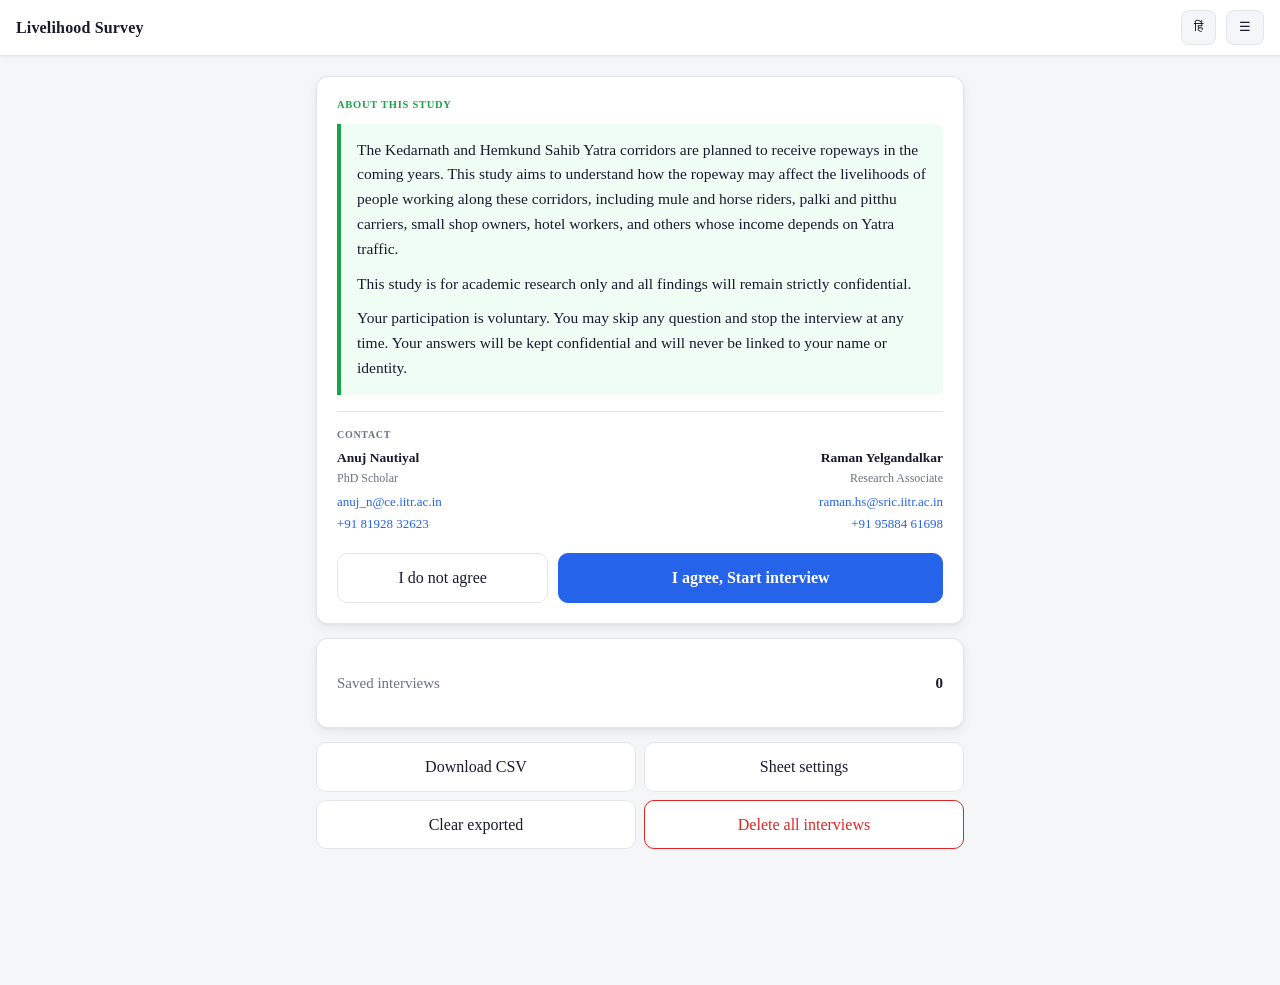
==== commit f778b476: "Add files via upload" ====
--- a/replication/final_instrument/questionnaire/index.html
+++ b/replication/final_instrument/questionnaire/index.html
@@ -1,525 +1,803 @@
-<!doctype html>
-<html lang="hi" translate="no">
-<head>
-<meta charset="utf-8">
-<!-- Stop the browser offering to translate. A Hindi form auto-translated to English turns
-     "पक्का" (permanent) into "Sure!" and "जमा पैसे से" (used savings) into "from the deposited
-     money" -- the reviewer then critiques wording that was never in the instrument. All three
-     signals are needed: Chrome honours the meta, Safari and Edge honour the attribute, and the
-     class covers dynamically inserted text. -->
-<meta name="google" content="notranslate">
-<meta name="viewport" content="width=device-width,initial-scale=1,maximum-scale=1">
-<title>Kedarnath Yatra Worker Survey</title>
-<link rel="manifest" href="manifest.json">
-<meta name="theme-color" content="#1F3864">
-<meta name="mobile-web-app-capable" content="yes">
-<meta name="apple-mobile-web-app-capable" content="yes">
-<meta name="apple-mobile-web-app-status-bar-style" content="black-translucent">
-<meta name="apple-mobile-web-app-title" content="Kedarnath Survey">
-<link rel="apple-touch-icon" href="icon-192.png">
-<link rel="icon" href="icon-192.png">
-<style>
-:root{--bg:#f6f7f9;--card:#fff;--ink:#16191d;--mut:#666e7a;--line:#d9dde3;--acc:#1f6feb;--warn:#b42318;--ok:#067647}
-*{box-sizing:border-box;-webkit-tap-highlight-color:transparent}
-body{margin:0;font:16px/1.5 system-ui,"Segoe UI",Roboto,"Nirmala UI",sans-serif;background:var(--bg);color:var(--ink)}
-header{position:sticky;top:0;z-index:9;background:var(--card);border-bottom:1px solid var(--line);padding:10px 14px;display:flex;align-items:center;gap:10px;flex-wrap:wrap}
-header b{font-size:15px}.grow{flex:1}
-button{font:inherit;padding:10px 14px;border:1px solid var(--line);background:var(--card);border-radius:8px;cursor:pointer}
-button.p{background:var(--acc);color:#fff;border-color:var(--acc)}
-button:disabled{opacity:.45}
-#bld{font-size:10px;color:var(--mut);letter-spacing:.04em;margin-left:6px;opacity:.75}
-#pend{font-size:13px;padding:4px 9px;border-radius:99px;background:#eef1f5;color:var(--mut)}
-#pend.hot{background:#fee4e2;color:var(--warn);font-weight:600}
-main{max-width:680px;margin:0 auto;padding:14px 14px 96px}
-.card{background:var(--card);border:1px solid var(--line);border-radius:12px;padding:16px;margin:0 0 12px}
-.qn{font-size:12px;color:var(--mut);letter-spacing:.04em}
-.qt{margin:6px 0 12px;font-size:17px}
-input[type=text],input[type=number]{width:100%;padding:13px;font:inherit;border:1px solid var(--line);border-radius:8px;background:#fff}
-input:focus{outline:2px solid var(--acc);border-color:var(--acc)}
-label.ch{display:flex;gap:11px;align-items:flex-start;padding:11px;border:1px solid var(--line);border-radius:8px;margin:0 0 7px;background:#fff}
-label.ch.on{border-color:var(--acc);background:#eff5ff}
-label.ch input{margin:3px 0 0}
-.err{color:var(--warn);font-size:14px;margin-top:7px}
-.opt{font-size:12px;color:var(--mut);margin-top:6px}
-/* Enumerator hint: how to CODE this question, never read to the respondent. Amber and rule-marked so
-   it is visibly a different kind of thing from the question above it and from the read-aloud intro,
-   which is blue. Three kinds of text on one screen need three unmistakable looks. */
-.hint{background:#fff8e6;border-left:4px solid #b78103;border-radius:0 6px 6px 0;padding:9px 11px;margin:0 0 11px;font-size:13.5px;color:#5c4708}
-.card.off{display:none}
-/* The consent script. Read verbatim, so it gets its own look -- green rule, larger text than a hint,
-   and the label says word for word. Three read-aloud registers on this form now: blue module intro
-   (read it), amber hint (do NOT read it), green consent (read it exactly). */
-.consent{background:#f0f7f0;border-left:4px solid var(--ok);border-radius:0 8px 8px 0;padding:13px 15px;margin:0 0 14px;font-size:15.5px}
-.consent p{margin:0 0 9px}.consent p:last-child{margin:0}
-.consent .lead{display:block;font-size:11.5px;color:var(--ok);text-transform:uppercase;letter-spacing:.06em;font-weight:600;margin-bottom:6px}
-.card.bad{border-color:var(--warn);box-shadow:0 0 0 1px var(--warn)}
-.mc{font-weight:400;text-transform:none;letter-spacing:0}
-.hint b{display:block;font-size:11px;text-transform:uppercase;letter-spacing:.06em;margin-bottom:3px;color:#8a6200}
-h2{font-size:15px;margin:22px 0 10px;color:var(--mut);text-transform:uppercase;letter-spacing:.06em}
-/* Read-aloud module introduction. Deliberately styled unlike a question card -- tinted, ruled down
-   the side, italic lead-in -- so an enumerator glancing at the screen can never mistake it for
-   something the respondent is meant to answer. */
-.intro{background:#eff5ff;border-left:4px solid var(--acc);border-radius:0 8px 8px 0;padding:12px 14px;margin:0 0 12px;font-size:15px}
-.intro .lead{display:block;font-size:12px;color:var(--acc);text-transform:uppercase;letter-spacing:.06em;margin-bottom:5px}
-footer{position:fixed;bottom:0;left:0;right:0;background:var(--card);border-top:1px solid var(--line);padding:10px 14px;display:flex;gap:10px;align-items:center;max-width:680px;margin:0 auto}
-#mprog{flex:1;text-align:center;font-size:13px;color:var(--mut)}
-footer button{flex:1}
-.mid{text-align:center;padding:40px 16px;color:var(--mut)}
-#upd{display:none;background:#fef0c7;border-bottom:1px solid #f5c344;color:#7a5b00;padding:9px 14px;font-size:14px;text-align:center}
-.big{font-size:20px;color:var(--ink);margin-bottom:8px}
-table{width:100%;border-collapse:collapse;font-size:14px}td{padding:7px 4px;border-bottom:1px solid var(--line)}
-</style></head>
-<body class="notranslate" translate="no">
-<header>
-  <b id="ttl">केदारनाथ सर्वेक्षण</b>
-  <span id="pend">0</span><span id="bld" title="build"></span>
-  <span class="grow"></span>
-  <button id="lang">EN</button>
-  <button id="menu">☰</button>
-</header>
-<div id="upd"></div>
-<main id="app"></main>
-<footer id="nav" style="display:none">
-  <button id="back">← <span data-t="back">पीछे</span></button>
-  <span id="mprog"></span>
-  <button id="next" class="p"><span data-t="next">आगे</span> →</button>
-</footer>
-<script>
-const CFG = {"q":[{"n":"enum_id","m":"P","t":"one","en":"Which enumerator is doing this interview? (Select your own name before you approach anyone.)","hi":"सर्वेक्षक कौन है?","opt":false,"c":[[1,"Raman","रमन"],[2,"Rishit","ऋषित"],[3,"Tanmay","तन्मय"],[4,"Anuj","अनुज"]]},{"n":"site","m":"P","t":"one","en":"Which route is this interview on?","hi":"यह बातचीत किस मार्ग पर हो रही है?","opt":false,"c":[[1,"Kedarnath (Gaurikund to Kedarnath)","केदारनाथ (गौरीकुंड से केदारनाथ)"],[2,"Hemkund Sahib (Govindghat to Hemkund)","हेमकुंड साहिब (गोविंदघाट से हेमकुंड)"]]},{"n":"form_build","m":"P","t":"text","en":"Recorded automatically.","hi":"Recorded automatically.","opt":false},{"n":"consent","m":"P","t":"one","en":"Do you agree to take part?","hi":"क्या आप इसमें शामिल होना चाहते हैं?","opt":false,"c":[[0,"No","नहीं"],[1,"Yes","हाँ"]]},{"n":"age","m":"A","t":"dec","en":"How old are you? (completed years)","hi":"आपकी उम्र कितनी है? (पूरे साल)","opt":false,"con":"x >= 10 && x <= 90","cmsg_en":"Age must be between 10 and 90.","cmsg_hi":"उम्र 10 से 90 के बीच होनी चाहिए।"},{"n":"female","m":"A","t":"one","en":"Record sex; ask if unsure: are you male or female?","hi":"आप पुरुष हैं या महिला?","opt":false,"c":[[0,"Male","पुरुष"],[1,"Female","महिला"]]},{"n":"hoh_relation","m":"A","t":"one","en":"Who is the head of your household -- is it you, or someone else? If someone else, how are they related to you?","hi":"आपके घर का मुखिया कौन है — आप खुद, या कोई और? अगर कोई और है, तो वे आपके क्या लगते हैं?","opt":false,"c":[[1,"Self (respondent is the head)","मैं खुद मुखिया हूँ"],[2,"Husband","पति"],[3,"Wife","पत्नी"],[4,"Father","पिता"],[5,"Mother","माता"],[6,"Son","बेटा"],[7,"Daughter","बेटी"],[8,"Brother","भाई"],[9,"Sister","बहन"],[10,"Other male relative","कोई और पुरुष रिश्तेदार"],[11,"Other female relative","कोई और महिला रिश्तेदार"],[12,"Other, non-relative (male)","रिश्तेदार नहीं, पुरुष"],[13,"Other, non-relative (female)","रिश्तेदार नहीं, महिला"]]},{"n":"native_language","m":"A","t":"one","en":"What is your native language, the language you first learned at home?","hi":"आपकी मातृभाषा कौन सी है — वह भाषा जो आपने घर में सबसे पहले सीखी?","opt":false,"c":[[1,"Garhwali","गढ़वाली"],[2,"Kumaoni","कुमाऊँनी"],[3,"Hindi","हिंदी"],[4,"Nepali","नेपाली"],[5,"Bhojpuri","भोजपुरी"],[6,"Assamese","असमिया"],[7,"Bengali","बांग्ला"],[8,"Bodo","बोडो"],[9,"Dogri","डोगरी"],[10,"Gujarati","गुजराती"],[11,"Kannada","कन्नड़"],[12,"Kashmiri","कश्मीरी"],[13,"Konkani","कोंकणी"],[14,"Maithili","मैथिली"],[15,"Malayalam","मलयालम"],[16,"Manipuri (Meitei)","मणिपुरी (मैतेई)"],[17,"Marathi","मराठी"],[18,"Odia","ओड़िया"],[19,"Punjabi","पंजाबी"],[20,"Sanskrit","संस्कृत"],[21,"Santali","संताली"],[22,"Sindhi","सिंधी"],[23,"Tamil","तमिल"],[24,"Telugu","तेलुगु"],[25,"Urdu","उर्दू"],[96,"Other Indian language","कोई और भारतीय भाषा"],[97,"Other / foreign language","कोई और / विदेशी भाषा"]]},{"n":"native_language_other","m":"A","t":"text","en":"Which language is it? Write down exactly what they say.","hi":"वह कौन सी भाषा है? जैसा वे कहें वैसा ही लिख लीजिए।","opt":false,"rel":"V('native_language') == 96 || V('native_language') == 97"},{"n":"marital_status","m":"A","t":"one","en":"Are you currently married, never married, or widowed/divorced/separated?","hi":"क्या आपकी शादी हुई है, नहीं हुई है, या आप विधवा/विधुर या अलग हैं?","opt":false,"c":[[1,"Currently married","शादीशुदा"],[2,"Never married","शादी नहीं हुई"],[3,"Widowed/divorced/separated","विधवा/विधुर या अलग"]]},{"n":"knows_years_schooling","m":"A","t":"one","en":"Do you know exactly how many years of schooling you completed, counting from class 1?","hi":"क्या आपको ठीक-ठीक याद है कि आपने कितने साल पढ़ाई की, कक्षा 1 से गिनकर?","opt":false,"hn":"A level is NOT a No. If they answer '8th', '12th pass', 'ITI', 'BA', 'MA' -- code YES and convert it on the next screen. Code No only if they cannot say how far they went at all.","hnh":"क्लास या डिग्री बताना 'नहीं' नहीं है। अगर वे '8वीं', '12वीं पास', 'आईटीआई', 'बीए', 'एमए' बताएँ — हाँ लगाइए और अगली स्क्रीन पर साल गिनकर भरिए। 'नहीं' सिर्फ़ तब, जब वे यह बता ही न सकें कि कहाँ तक पढ़े हैं।","c":[[0,"No","नहीं"],[1,"Yes","हाँ"]]},{"n":"years_schooling","m":"A","t":"int","en":"How many years of schooling did you complete in total? (0 if none)","hi":"आपने कुल कितने साल पढ़ाई की? (अगर बिल्कुल नहीं पढ़े तो 0)","opt":false,"hn":"Enter a NUMBER counted from class 1, never a level. Class 1 to 12 = that class number. ITI or diploma after 10th = 12. Bachelors = 15, or 16 if the course ran four years -- ASK how long it ran. Masters = 17, or 18 after a four-year bachelors. If they dropped out part way through a year, count the completed years only.","hnh":"क्लास 1 से गिनकर संख्या भरिए, क्लास का नाम नहीं। क्लास 1 से 12 = वही संख्या। 10वीं के बाद आईटीआई या डिप्लोमा = 12। बीए/बीकॉम/बीएससी = 15, और चार साल का कोर्स हो तो 16 — कोर्स कितने साल का था, यह पूछिए। एमए/एमकॉम = 17, चार साल की डिग्री के बाद 18। साल बीच में छूटा हो तो पूरे किए साल ही गिनिए।","rel":"V('knows_years_schooling') == 1","con":"x >= 0 && x <= NUM('age') - 4","cmsg_en":"Years of schooling cannot be more than the respondent's age allows.","cmsg_hi":"Years of schooling cannot be more than the respondent's age allows."},{"n":"education_level_cat","m":"A","t":"one","en":"Which is closest: no formal education; some schooling but did not finish primary; finished primary but not secondary; or finished secondary or higher?","hi":"इनमें से कौन सा सबसे नज़दीक है: बिल्कुल नहीं पढ़े; थोड़ा पढ़े पर प्राइमरी पूरी नहीं की; प्राइमरी पूरी की पर दसवीं नहीं; या दसवीं या उससे ज़्यादा?","opt":false,"c":[[1,"No formal education","बिल्कुल नहीं पढ़े"],[2,"Some schooling, did not complete primary","थोड़ा पढ़े, प्राइमरी पूरी नहीं"],[3,"Completed primary but not secondary","प्राइमरी पूरी, दसवीं नहीं"],[4,"Completed secondary or higher","दसवीं या उससे ज़्यादा"],[98,"Prefer not to say","बताना नहीं चाहते"]],"rel":"V('knows_years_schooling') == 0"},{"n":"hhsize","m":"A","t":"int","en":"How many members live in your household, including you?","hi":"आपके घर में आपको मिलाकर कुल कितने लोग रहते हैं?","opt":false,"con":"x >= 1 && x <= 30","cmsg_en":"Household size must be between 1 and 30.","cmsg_hi":"घर के लोग 1 से 30 के बीच होने चाहिए।"},{"n":"any_member_6yr_schooling","m":"A","t":"one","en":"Counting everyone in your household aged 10 or above, has at least one of them finished six years of schooling or more?","hi":"आपके घर में 10 साल या उससे बड़े सभी लोगों में से, क्या कम से कम एक ने छह साल या उससे ज़्यादा पढ़ाई पूरी की है?","opt":false,"hn":"The respondent is himself a household member. If HE has six years or more the answer is Yes -- do not send him looking for someone else. The screen is skipped automatically wherever his own answer already settles it.","hnh":"ख़ुद उत्तरदाता भी घर का सदस्य है। अगर उन्हीं के 6 साल या उससे ज़्यादा हैं तो जवाब हाँ है — किसी और का हिसाब न लगवाइए। जहाँ उनका अपना जवाब ही यह तय कर देता है, वहाँ यह स्क्रीन अपने आप छूट जाती है।","c":[[0,"No","नहीं"],[1,"Yes","हाँ"]],"rel":"V('knows_years_schooling') == 1 && V('years_schooling') < 6 || V('knows_years_schooling') == 0 && V('education_level_cat') != 4"},{"n":"family_structure","m":"A","t":"one","en":"Is your family nuclear -- just you, your spouse and unmarried children -- or joint, living with parents, married siblings or other extended family? (Say single-member if you live alone.)","hi":"आपका परिवार छोटा है — सिर्फ़ आप, पति/पत्नी और बिन ब्याहे बच्चे — या बड़ा, यानी माँ-बाप, भाई-भाभी या और रिश्तेदार साथ रहते हैं? (अगर अकेले रहते हैं तो वह बताइए।)","opt":false,"c":[[1,"Nuclear (you, spouse and unmarried children only)","छोटा परिवार (आप, पति/पत्नी और बिन ब्याहे बच्चे)"],[2,"Joint (living with parents, married siblings or other extended family)","बड़ा परिवार (माँ-बाप, ब्याहे भाई-बहन या और रिश्तेदार साथ)"],[3,"Single-member household","अकेले रहते हैं"]]},{"n":"n_earners","m":"A","t":"int","en":"How many of them, including you, earn money?","hi":"इनमें से कितने लोग, आपको मिलाकर, पैसा कमाते हैं?","opt":false,"con":"x >= 1 && x <= NUM('hhsize')","cmsg_en":"Cannot be more than the number of people in the household.","cmsg_hi":"घर के लोगों की संख्या से ज़्यादा नहीं हो सकता।"},{"n":"main_income_earner","m":"A","t":"one","en":"Among those who earn money, are you the main income earner in your household?","hi":"जो लोग कमाते हैं, उनमें सबसे ज़्यादा कमाने वाले आप ही हैं?","opt":false,"c":[[0,"No","नहीं"],[1,"Yes","हाँ"]],"rel":"V('n_earners') > 1"},{"n":"n_children_u6","m":"A","t":"int","en":"How many of them are children under 6 years old?","hi":"इनमें 6 साल से छोटे बच्चे कितने हैं?","opt":false,"con":"x >= 0 && x <= NUM('hhsize') - 1","cmsg_en":"Cannot be more than the household size minus the respondent.","cmsg_hi":"घर के लोगों में से आपको छोड़कर, उससे ज़्यादा नहीं हो सकता।"},{"n":"n_children_6_14","m":"A","t":"int","en":"And how many are aged 6 to 14?","hi":"और 6 से 14 साल के कितने हैं?","opt":false,"con":"x >= 0 && x + NUM('n_children_u6') <= NUM('hhsize') - 1","cmsg_en":"The two groups of children together cannot exceed the household size minus the respondent.","cmsg_hi":"दोनों मिलाकर, घर के लोगों में से आपको छोड़कर, उससे ज़्यादा नहीं हो सकते।"},{"n":"n_children_out_school","m":"A","t":"int","en":"How many of these children do not go to school now?","hi":"इन बच्चों में कितने अभी स्कूल नहीं जाते?","opt":false,"rel":"V('n_children_6_14') > 0","con":"x >= 0 && x <= NUM('n_children_6_14')","cmsg_en":"Cannot be more than the number of children aged 6 to 14.","cmsg_hi":"6 से 14 साल के बच्चों से ज़्यादा नहीं हो सकता।"},{"n":"occupation","m":"B","t":"one","en":"What is your main work during the Yatra season? Ask what they do and code the closest group; do not read the list aloud unless needed.","hi":"यात्रा के मौसम में आपका मुख्य काम क्या है?","opt":false,"c":[[1,"Pony/mule worker (works the animals, does not own them)","घोड़े/खच्चर वाला (जानवर चलाते हैं, मालिक नहीं)"],[2,"Pony/mule owner (owns the animals)","घोड़े/खच्चर का मालिक"],[3,"Porter (carries on own back/shoulders - goods, luggage, or a person in a kandi)","पोर्टर/कुली (अपनी पीठ या कंधे पर — सामान या कंडी में कोई व्यक्ति)"],[4,"Palki / dandi bearer (carries a person on a palanquin, as part of a team)","पालकी / डंडी वाला (पालकी पर व्यक्ति, कई लोग मिलकर)"],[5,"Dhaba, tea stall or food stall WORKER (prepared food or tea)","ढाबा, चाय या खाने की दुकान में काम (बना हुआ खाना या चाय)"],[6,"Dhaba, tea stall or food stall OWNER (prepared food or tea)","ढाबा, चाय या खाने की दुकान का मालिक"],[7,"Shop WORKER (goods: prasad, puja items, clothes, general store)","दुकान में काम (सामान: प्रसाद, पूजा का सामान, कपड़े, परचून)"],[8,"Shop OWNER (goods, not prepared food)","दुकान का मालिक (सामान, बना हुआ खाना नहीं)"],[9,"Hotel / lodge WORKER","होटल / लॉज में काम"],[10,"Hotel / lodge OWNER","होटल / लॉज का मालिक"],[11,"Driver (any motor vehicle)","ड्राइवर (कोई भी गाड़ी)"],[12,"Guide","गाइड"],[13,"Wage labourer (construction, loading, odd jobs)","दिहाड़ी मज़दूर (निर्माण, सामान चढ़ाना, फुटकर काम)"],[14,"Other","कोई और"]]},{"n":"occupation_detail","m":"B","t":"text","en":"In your own words, what exactly is your main work here? Write down what they say -- what they actually do, and who for. Do not tick a box for this one.","hi":"अपने शब्दों में बताइए, यहाँ आपका मुख्य काम ठीक-ठीक क्या है? आप करते क्या हैं, और किसके लिए?","opt":false},{"n":"employment_type","m":"B","t":"one","en":"In this main work, are you: working on your own account without hired workers; running a business with hired workers; a regular monthly wage-earner; or a daily/casual wage-earner?","hi":"इस काम में आप क्या हैं: अपना काम खुद करते हैं और कोई नौकर नहीं रखते; अपना काम है और दूसरों को काम पर रखते हैं; महीने की पक्की तनख़्वाह पाते हैं; या दिहाड़ी पर काम करते हैं?","opt":false,"c":[[1,"Own-account (self-employed, no hired workers)","अपना काम, कोई नौकर नहीं"],[2,"Employer/business owner (self-employed)","मालिक, दूसरों को काम पर रखते हैं"],[3,"Regular wage or salary","महीने की पक्की तनख़्वाह"],[4,"Casual or daily wage labour","दिहाड़ी या रोज़ की मज़दूरी"],[5,"Unpaid family worker","घर के काम में बिना पैसे के हाथ बँटाते हैं"]]},{"n":"n_other_activities","m":"B","t":"int","en":"Besides your main work, how many OTHER paid activities or income-generating activities do you have? (0 if none. For example, a shop owner who also rents out a pony and drives in the off-season would say 2.)","hi":"अपने मुख्य काम के अलावा, आप और कितने काम करते हैं जिनसे पैसा आता है? (अगर कोई नहीं तो 0। जैसे, दुकान वाला जो घोड़ा भी किराये पर देता है और जाड़ों में गाड़ी चलाता है, वह 2 बताएगा।)","opt":false,"con":"x >= 0 && x <= 6","cmsg_en":"Must be between 0 and 6.","cmsg_hi":"0 से 6 के बीच होना चाहिए।"},{"n":"other_activity_types","m":"B","t":"multi","en":"Which ones are they? Check every one that applies. Ask and code the closest group for each; do not read the list aloud unless needed.","hi":"वे कौन-कौन से काम हैं? जो-जो लागू हो, सब बताइए।","opt":false,"cfx":"occupation","c":[[1,"Pony/mule worker (works the animals, does not own them)","घोड़े/खच्चर वाला (जानवर चलाते हैं, मालिक नहीं)"],[2,"Pony/mule owner (owns the animals)","घोड़े/खच्चर का मालिक"],[3,"Porter (carries on own back/shoulders - goods, luggage, or a person in a kandi)","पोर्टर/कुली (अपनी पीठ या कंधे पर — सामान या कंडी में कोई व्यक्ति)"],[4,"Palki / dandi bearer (carries a person on a palanquin, as part of a team)","पालकी / डंडी वाला (पालकी पर व्यक्ति, कई लोग मिलकर)"],[5,"Dhaba, tea stall or food stall WORKER (prepared food or tea)","ढाबा, चाय या खाने की दुकान में काम (बना हुआ खाना या चाय)"],[6,"Dhaba, tea stall or food stall OWNER (prepared food or tea)","ढाबा, चाय या खाने की दुकान का मालिक"],[7,"Shop WORKER (goods: prasad, puja items, clothes, general store)","दुकान में काम (सामान: प्रसाद, पूजा का सामान, कपड़े, परचून)"],[8,"Shop OWNER (goods, not prepared food)","दुकान का मालिक (सामान, बना हुआ खाना नहीं)"],[9,"Hotel / lodge WORKER","होटल / लॉज में काम"],[10,"Hotel / lodge OWNER","होटल / लॉज का मालिक"],[11,"Driver (any motor vehicle)","ड्राइवर (कोई भी गाड़ी)"],[12,"Guide","गाइड"],[13,"Wage labourer (construction, loading, odd jobs)","दिहाड़ी मज़दूर (निर्माण, सामान चढ़ाना, फुटकर काम)"],[14,"Other","कोई और"]],"rel":"V('n_other_activities') > 0"},{"n":"other_activity_income_pm","m":"B","t":"int","en":"Taking all of that other work together, about how much do you usually earn from it in a month? (Rs)","hi":"वह सारा दूसरा काम मिलाकर, महीने में लगभग कितना कमा लेते हैं? (रुपये)","opt":false,"rel":"V('n_other_activities') > 0","con":"x >= 0","cmsg_en":"Earnings cannot be negative.","cmsg_hi":"Earnings cannot be negative."},{"n":"years_in_yatra_work","m":"B","t":"int","en":"How many Yatra seasons have you worked in this kind of work?","hi":"आप कितने यात्रा सीज़न से यह काम कर रहे हैं?","opt":false,"con":"x >= 0 && x <= NUM('age') - 10","cmsg_en":"More Yatra seasons than the respondent's age allows.","cmsg_hi":"More Yatra seasons than the respondent's age allows."},{"n":"hours_day_yatra","m":"B","t":"int","en":"In the Yatra season, on a normal working day, how many hours do you work in total, across all your work?","hi":"यात्रा के मौसम में, आम दिन में आप कुल कितने घंटे काम करते हैं, सारे कामों को मिलाकर?","opt":false,"con":"x >= 1 && x <= 18","cmsg_en":"Hours a day must be between 1 and 18.","cmsg_hi":"दिन के घंटे 1 से 18 के बीच होने चाहिए।"},{"n":"days_week_yatra","m":"B","t":"int","en":"How many days a week do you usually work in the season?","hi":"सीज़न में आप हफ़्ते में कितने दिन काम करते हैं?","opt":false,"con":"x >= 1 && x <= 7","cmsg_en":"Days a week must be between 1 and 7.","cmsg_hi":"हफ़्ते के दिन 1 से 7 के बीच होने चाहिए।"},{"n":"prev_occ_change","m":"B","t":"one","en":"In the last ten years, did you change your main kind of work?","hi":"पिछले दस साल में, क्या आपने अपना मुख्य काम बदला?","opt":false,"c":[[0,"No","नहीं"],[1,"Yes","हाँ"]]},{"n":"prev_occ","m":"B","t":"text","en":"What was your previous main work? Write down exactly what they say, in their words -- do not pick from a list.","hi":"इससे पहले आपका मुख्य काम क्या था?","opt":false,"rel":"V('prev_occ_change') == 1"},{"n":"target_occ","m":"B","t":"text","en":"If you could not continue this work at all, what work would you move to instead? Write down exactly what they say, in their words -- do not pick from a list, and do not prompt with examples.","hi":"अगर यह काम बिल्कुल बंद हो जाए, तो आप कौन सा काम करेंगे?","opt":false},{"n":"prev_occ_reason","m":"B","t":"one","en":"What was the main reason you changed?","hi":"काम बदलने की मुख्य वजह क्या थी?","opt":false,"c":[[1,"Better income","ज़्यादा कमाई"],[2,"Lost the previous work","पहला काम छूट गया"],[3,"Work ended with the season","मौसम के साथ काम ख़त्म हो गया"],[4,"Family reasons","घर की वजह से"],[5,"Health or injury","सेहत या चोट"],[6,"Other","कोई और वजह"]],"rel":"V('prev_occ_change') == 1"},{"n":"training_received","m":"B","t":"one","en":"Apart from school and college, have you ever completed any training course or apprenticeship?","hi":"स्कूल और कॉलेज की पढ़ाई छोड़कर, क्या आपने कभी कोई ट्रेनिंग या सीखने का कोर्स पूरा किया है?","opt":false,"c":[[0,"No","नहीं"],[1,"Yes","हाँ"]]},{"n":"status_m5","m":"C","t":"one","en":"In May, what was your main work or activity?","hi":"मई में आपका मुख्य काम या काम-धंधा क्या था?","opt":false,"c":[[1,"Yatra work, or getting ready for the season","यात्रा का काम, या उसकी तैयारी"],[2,"Farming (crops)","खेती (फ़सल)"],[3,"Livestock (animals)","पशुपालन (जानवर)"],[4,"Casual or daily wage labour","दिहाड़ी या रोज़ की मज़दूरी"],[5,"Construction work","निर्माण (बिल्डिंग) का काम"],[6,"Own small shop, stall or trade","अपनी छोटी दुकान, खोखा या धंधा"],[7,"Salaried job","तनख़्वाह वाली नौकरी"],[8,"No paid work","कोई पैसे वाला काम नहीं"]]},{"n":"status_m6","m":"C","t":"one","en":"In June, what was your main work or activity?","hi":"जून में आपका मुख्य काम या काम-धंधा क्या था?","opt":false,"c":[[1,"Yatra work, or getting ready for the season","यात्रा का काम, या उसकी तैयारी"],[2,"Farming (crops)","खेती (फ़सल)"],[3,"Livestock (animals)","पशुपालन (जानवर)"],[4,"Casual or daily wage labour","दिहाड़ी या रोज़ की मज़दूरी"],[5,"Construction work","निर्माण (बिल्डिंग) का काम"],[6,"Own small shop, stall or trade","अपनी छोटी दुकान, खोखा या धंधा"],[7,"Salaried job","तनख़्वाह वाली नौकरी"],[8,"No paid work","कोई पैसे वाला काम नहीं"]]},{"n":"status_m7","m":"C","t":"one","en":"In July, what was your main work or activity?","hi":"जुलाई में आपका मुख्य काम या काम-धंधा क्या था?","opt":false,"c":[[1,"Yatra work, or getting ready for the season","यात्रा का काम, या उसकी तैयारी"],[2,"Farming (crops)","खेती (फ़सल)"],[3,"Livestock (animals)","पशुपालन (जानवर)"],[4,"Casual or daily wage labour","दिहाड़ी या रोज़ की मज़दूरी"],[5,"Construction work","निर्माण (बिल्डिंग) का काम"],[6,"Own small shop, stall or trade","अपनी छोटी दुकान, खोखा या धंधा"],[7,"Salaried job","तनख़्वाह वाली नौकरी"],[8,"No paid work","कोई पैसे वाला काम नहीं"]]},{"n":"status_m8","m":"C","t":"one","en":"In August, what was your main work or activity?","hi":"अगस्त में आपका मुख्य काम या काम-धंधा क्या था?","opt":false,"c":[[1,"Yatra work, or getting ready for the season","यात्रा का काम, या उसकी तैयारी"],[2,"Farming (crops)","खेती (फ़सल)"],[3,"Livestock (animals)","पशुपालन (जानवर)"],[4,"Casual or daily wage labour","दिहाड़ी या रोज़ की मज़दूरी"],[5,"Construction work","निर्माण (बिल्डिंग) का काम"],[6,"Own small shop, stall or trade","अपनी छोटी दुकान, खोखा या धंधा"],[7,"Salaried job","तनख़्वाह वाली नौकरी"],[8,"No paid work","कोई पैसे वाला काम नहीं"]]},{"n":"status_m9","m":"C","t":"one","en":"In September, what was your main work or activity?","hi":"सितंबर में आपका मुख्य काम या काम-धंधा क्या था?","opt":false,"c":[[1,"Yatra work, or getting ready for the season","यात्रा का काम, या उसकी तैयारी"],[2,"Farming (crops)","खेती (फ़सल)"],[3,"Livestock (animals)","पशुपालन (जानवर)"],[4,"Casual or daily wage labour","दिहाड़ी या रोज़ की मज़दूरी"],[5,"Construction work","निर्माण (बिल्डिंग) का काम"],[6,"Own small shop, stall or trade","अपनी छोटी दुकान, खोखा या धंधा"],[7,"Salaried job","तनख़्वाह वाली नौकरी"],[8,"No paid work","कोई पैसे वाला काम नहीं"]]},{"n":"status_m10","m":"C","t":"one","en":"In October, what was your main work or activity?","hi":"अक्टूबर में आपका मुख्य काम या काम-धंधा क्या था?","opt":false,"c":[[1,"Yatra work, or getting ready for the season","यात्रा का काम, या उसकी तैयारी"],[2,"Farming (crops)","खेती (फ़सल)"],[3,"Livestock (animals)","पशुपालन (जानवर)"],[4,"Casual or daily wage labour","दिहाड़ी या रोज़ की मज़दूरी"],[5,"Construction work","निर्माण (बिल्डिंग) का काम"],[6,"Own small shop, stall or trade","अपनी छोटी दुकान, खोखा या धंधा"],[7,"Salaried job","तनख़्वाह वाली नौकरी"],[8,"No paid work","कोई पैसे वाला काम नहीं"]]},{"n":"status_m11","m":"C","t":"one","en":"In November, what was your main work or activity?","hi":"नवंबर में आपका मुख्य काम या काम-धंधा क्या था?","opt":false,"c":[[1,"Yatra work, or getting ready for the season","यात्रा का काम, या उसकी तैयारी"],[2,"Farming (crops)","खेती (फ़सल)"],[3,"Livestock (animals)","पशुपालन (जानवर)"],[4,"Casual or daily wage labour","दिहाड़ी या रोज़ की मज़दूरी"],[5,"Construction work","निर्माण (बिल्डिंग) का काम"],[6,"Own small shop, stall or trade","अपनी छोटी दुकान, खोखा या धंधा"],[7,"Salaried job","तनख़्वाह वाली नौकरी"],[8,"No paid work","कोई पैसे वाला काम नहीं"]]},{"n":"status_m12","m":"C","t":"one","en":"In December, what was your main work or activity?","hi":"दिसंबर में आपका मुख्य काम या काम-धंधा क्या था?","opt":false,"c":[[1,"Yatra work, or getting ready for the season","यात्रा का काम, या उसकी तैयारी"],[2,"Farming (crops)","खेती (फ़सल)"],[3,"Livestock (animals)","पशुपालन (जानवर)"],[4,"Casual or daily wage labour","दिहाड़ी या रोज़ की मज़दूरी"],[5,"Construction work","निर्माण (बिल्डिंग) का काम"],[6,"Own small shop, stall or trade","अपनी छोटी दुकान, खोखा या धंधा"],[7,"Salaried job","तनख़्वाह वाली नौकरी"],[8,"No paid work","कोई पैसे वाला काम नहीं"]]},{"n":"status_m1","m":"C","t":"one","en":"In January, what was your main work or activity?","hi":"जनवरी में आपका मुख्य काम या काम-धंधा क्या था?","opt":false,"c":[[1,"Yatra work, or getting ready for the season","यात्रा का काम, या उसकी तैयारी"],[2,"Farming (crops)","खेती (फ़सल)"],[3,"Livestock (animals)","पशुपालन (जानवर)"],[4,"Casual or daily wage labour","दिहाड़ी या रोज़ की मज़दूरी"],[5,"Construction work","निर्माण (बिल्डिंग) का काम"],[6,"Own small shop, stall or trade","अपनी छोटी दुकान, खोखा या धंधा"],[7,"Salaried job","तनख़्वाह वाली नौकरी"],[8,"No paid work","कोई पैसे वाला काम नहीं"]]},{"n":"status_m2","m":"C","t":"one","en":"In February, what was your main work or activity?","hi":"फ़रवरी में आपका मुख्य काम या काम-धंधा क्या था?","opt":false,"c":[[1,"Yatra work, or getting ready for the season","यात्रा का काम, या उसकी तैयारी"],[2,"Farming (crops)","खेती (फ़सल)"],[3,"Livestock (animals)","पशुपालन (जानवर)"],[4,"Casual or daily wage labour","दिहाड़ी या रोज़ की मज़दूरी"],[5,"Construction work","निर्माण (बिल्डिंग) का काम"],[6,"Own small shop, stall or trade","अपनी छोटी दुकान, खोखा या धंधा"],[7,"Salaried job","तनख़्वाह वाली नौकरी"],[8,"No paid work","कोई पैसे वाला काम नहीं"]]},{"n":"status_m3","m":"C","t":"one","en":"In March, what was your main work or activity?","hi":"मार्च में आपका मुख्य काम या काम-धंधा क्या था?","opt":false,"c":[[1,"Yatra work, or getting ready for the season","यात्रा का काम, या उसकी तैयारी"],[2,"Farming (crops)","खेती (फ़सल)"],[3,"Livestock (animals)","पशुपालन (जानवर)"],[4,"Casual or daily wage labour","दिहाड़ी या रोज़ की मज़दूरी"],[5,"Construction work","निर्माण (बिल्डिंग) का काम"],[6,"Own small shop, stall or trade","अपनी छोटी दुकान, खोखा या धंधा"],[7,"Salaried job","तनख़्वाह वाली नौकरी"],[8,"No paid work","कोई पैसे वाला काम नहीं"]]},{"n":"status_m4","m":"C","t":"one","en":"In April, what was your main work or activity?","hi":"अप्रैल में आपका मुख्य काम या काम-धंधा क्या था?","opt":false,"c":[[1,"Yatra work, or getting ready for the season","यात्रा का काम, या उसकी तैयारी"],[2,"Farming (crops)","खेती (फ़सल)"],[3,"Livestock (animals)","पशुपालन (जानवर)"],[4,"Casual or daily wage labour","दिहाड़ी या रोज़ की मज़दूरी"],[5,"Construction work","निर्माण (बिल्डिंग) का काम"],[6,"Own small shop, stall or trade","अपनी छोटी दुकान, खोखा या धंधा"],[7,"Salaried job","तनख़्वाह वाली नौकरी"],[8,"No paid work","कोई पैसे वाला काम नहीं"]]},{"n":"knows_monthly_income","m":"C","t":"one","en":"Can you tell me roughly what you earned in each month of the past year, or would it be easier to give one total for the whole year?","hi":"क्या आप हर महीने की कमाई अलग-अलग बता सकते हैं, या पूरे साल का एक जोड़ बताना आसान रहेगा?","opt":false,"c":[[1,"Month by month","हर महीने का अलग-अलग"],[0,"One total for the whole year","पूरे साल का एक जोड़"]]},{"n":"income_m5","m":"C","t":"int","en":"How much did you earn from all your work in May, after costs? (Rs)","hi":"मई में सारे काम से ख़र्चा निकालकर आपने कितना कमाया? (रुपये)","opt":true,"rel":"V('knows_monthly_income') == 1 && V('status_m5') != 8","con":"x >= 0","cmsg_en":"Earnings cannot be negative.","cmsg_hi":"Earnings cannot be negative."},{"n":"income_m6","m":"C","t":"int","en":"How much did you earn from all your work in June, after costs? (Rs)","hi":"जून में सारे काम से ख़र्चा निकालकर आपने कितना कमाया? (रुपये)","opt":true,"rel":"V('knows_monthly_income') == 1 && V('status_m6') != 8","con":"x >= 0","cmsg_en":"Earnings cannot be negative.","cmsg_hi":"Earnings cannot be negative."},{"n":"income_m7","m":"C","t":"int","en":"How much did you earn from all your work in July, after costs? (Rs)","hi":"जुलाई में सारे काम से ख़र्चा निकालकर आपने कितना कमाया? (रुपये)","opt":true,"rel":"V('knows_monthly_income') == 1 && V('status_m7') != 8","con":"x >= 0","cmsg_en":"Earnings cannot be negative.","cmsg_hi":"Earnings cannot be negative."},{"n":"income_m8","m":"C","t":"int","en":"How much did you earn from all your work in August, after costs? (Rs)","hi":"अगस्त में सारे काम से ख़र्चा निकालकर आपने कितना कमाया? (रुपये)","opt":true,"rel":"V('knows_monthly_income') == 1 && V('status_m8') != 8","con":"x >= 0","cmsg_en":"Earnings cannot be negative.","cmsg_hi":"Earnings cannot be negative."},{"n":"income_m9","m":"C","t":"int","en":"How much did you earn from all your work in September, after costs? (Rs)","hi":"सितंबर में सारे काम से ख़र्चा निकालकर आपने कितना कमाया? (रुपये)","opt":true,"rel":"V('knows_monthly_income') == 1 && V('status_m9') != 8","con":"x >= 0","cmsg_en":"Earnings cannot be negative.","cmsg_hi":"Earnings cannot be negative."},{"n":"income_m10","m":"C","t":"int","en":"How much did you earn from all your work in October, after costs? (Rs)","hi":"अक्टूबर में सारे काम से ख़र्चा निकालकर आपने कितना कमाया? (रुपये)","opt":true,"rel":"V('knows_monthly_income') == 1 && V('status_m10') != 8","con":"x >= 0","cmsg_en":"Earnings cannot be negative.","cmsg_hi":"Earnings cannot be negative."},{"n":"income_m11","m":"C","t":"int","en":"How much did you earn from all your work in November, after costs? (Rs)","hi":"नवंबर में सारे काम से ख़र्चा निकालकर आपने कितना कमाया? (रुपये)","opt":true,"rel":"V('knows_monthly_income') == 1 && V('status_m11') != 8","con":"x >= 0","cmsg_en":"Earnings cannot be negative.","cmsg_hi":"Earnings cannot be negative."},{"n":"income_m12","m":"C","t":"int","en":"How much did you earn from all your work in December, after costs? (Rs)","hi":"दिसंबर में सारे काम से ख़र्चा निकालकर आपने कितना कमाया? (रुपये)","opt":true,"rel":"V('knows_monthly_income') == 1 && V('status_m12') != 8","con":"x >= 0","cmsg_en":"Earnings cannot be negative.","cmsg_hi":"Earnings cannot be negative."},{"n":"income_m1","m":"C","t":"int","en":"How much did you earn from all your work in January, after costs? (Rs)","hi":"जनवरी में सारे काम से ख़र्चा निकालकर आपने कितना कमाया? (रुपये)","opt":true,"rel":"V('knows_monthly_income') == 1 && V('status_m1') != 8","con":"x >= 0","cmsg_en":"Earnings cannot be negative.","cmsg_hi":"Earnings cannot be negative."},{"n":"income_m2","m":"C","t":"int","en":"How much did you earn from all your work in February, after costs? (Rs)","hi":"फ़रवरी में सारे काम से ख़र्चा निकालकर आपने कितना कमाया? (रुपये)","opt":true,"rel":"V('knows_monthly_income') == 1 && V('status_m2') != 8","con":"x >= 0","cmsg_en":"Earnings cannot be negative.","cmsg_hi":"Earnings cannot be negative."},{"n":"income_m3","m":"C","t":"int","en":"How much did you earn from all your work in March, after costs? (Rs)","hi":"मार्च में सारे काम से ख़र्चा निकालकर आपने कितना कमाया? (रुपये)","opt":true,"rel":"V('knows_monthly_income') == 1 && V('status_m3') != 8","con":"x >= 0","cmsg_en":"Earnings cannot be negative.","cmsg_hi":"Earnings cannot be negative."},{"n":"income_m4","m":"C","t":"int","en":"How much did you earn from all your work in April, after costs? (Rs)","hi":"अप्रैल में सारे काम से ख़र्चा निकालकर आपने कितना कमाया? (रुपये)","opt":true,"rel":"V('knows_monthly_income') == 1 && V('status_m4') != 8","con":"x >= 0","cmsg_en":"Earnings cannot be negative.","cmsg_hi":"Earnings cannot be negative."},{"n":"income_annual_total","m":"C","t":"int","en":"Thinking of the whole past year, about how much did you earn in total from all your work, after costs? (Rs)","hi":"पूरे पिछले साल को मिलाकर, सारे काम से ख़र्चा निकालकर आपने कुल कितना कमाया? (रुपये)","opt":true,"rel":"V('knows_monthly_income') == 0"},{"n":"pct_income_yatra","m":"C","t":"int","en":"Out of every 100 rupees you earned in the whole year, how many came from your Yatra work? (The rest is counted as coming from your other work.)","hi":"पूरे साल में आपने जो 100 रुपये कमाए, उनमें से कितने यात्रा के काम से आए? (बाकी दूसरे काम का माना जाएगा।)","opt":true,"rel":"V('knows_monthly_income') == 0","con":"x >= 0 && x <= 100","cmsg_en":"Must be between 0 and 100 out of every 100 rupees.","cmsg_hi":"हर 100 रुपये में से 0 से 100 के बीच होना चाहिए।"},{"n":"remit_out_yatra_pm","m":"C","t":"int","en":"In a normal month during the Yatra season, how much money do you usually send to family or others living elsewhere? (Rs, 0 if none)","hi":"यात्रा के मौसम के आम महीने में, आप घर या कहीं और रहने वालों को कितना पैसा भेजते हैं? (रुपये, न भेजते हों तो 0)","opt":false},{"n":"remit_out_offseason_pm","m":"C","t":"int","en":"In a normal month when the Yatra is closed, how much do you usually send? (Rs, 0 if none)","hi":"जब यात्रा बंद रहती है, उस आम महीने में कितना भेजते हैं? (रुपये, न भेजते हों तो 0)","opt":false},{"n":"remit_mode","m":"C","t":"one","en":"How do you usually send it?","hi":"आप पैसा आम तौर पर कैसे भेजते हैं?","opt":false,"c":[[1,"From my own phone (UPI or net banking)","अपने फ़ोन से (UPI या नेट बैंकिंग)"],[2,"In person at a bank branch or bank mitra / CSP","ख़ुद जाकर बैंक शाखा या बैंक मित्र / CSP पर"],[3,"Money order or post office","मनीऑर्डर या डाकघर से"],[4,"Sent with someone going home","घर जा रहे किसी के हाथ"],[5,"Carried it myself","ख़ुद लेकर गए"],[6,"Through an agent or middleman","किसी एजेंट या बिचौलिए के ज़रिए"],[7,"Other","कोई और तरीक़ा"]],"rel":"V('remit_out_yatra_pm') > 0 || V('remit_out_offseason_pm') > 0"},{"n":"remit_in_yatra_pm","m":"C","t":"int","en":"In a normal month during the Yatra season, how much money do you usually receive from family or others? (Rs, 0 if none)","hi":"यात्रा के मौसम के आम महीने में, घरवालों या किसी और से आपको कितना पैसा मिलता है? (रुपये, न मिलता हो तो 0)","opt":false},{"n":"remit_in_offseason_pm","m":"C","t":"int","en":"In a normal month when the Yatra is closed, how much do you usually receive? (Rs, 0 if none)","hi":"जब यात्रा बंद रहती है, उस आम महीने में कितना मिलता है? (रुपये, न मिलता हो तो 0)","opt":false},{"n":"hours_day_offseason","m":"C","t":"int","en":"In the months when the Yatra is closed and you are doing other work, on a normal working day, how many hours do you work in total?","hi":"जिन महीनों में यात्रा बंद रहती है और आप कोई दूसरा काम करते हैं, उनमें आम दिन में आप कुल कितने घंटे काम करते हैं?","opt":false,"rel":"V('calc_offseason_work') > 0","con":"x >= 1 && x <= 18","cmsg_en":"Hours a day must be between 1 and 18.","cmsg_hi":"दिन के घंटे 1 से 18 के बीच होने चाहिए।"},{"n":"days_week_offseason","m":"C","t":"int","en":"In those months, how many days a week do you usually work?","hi":"उन महीनों में आप हफ़्ते में कितने दिन काम करते हैं?","opt":false,"rel":"V('calc_offseason_work') > 0","con":"x >= 1 && x <= 7","cmsg_en":"Days a week must be between 1 and 7.","cmsg_hi":"हफ़्ते के दिन 1 से 7 के बीच होने चाहिए।"},{"n":"origin","m":"D","t":"one","en":"Where is your permanent home?","hi":"आपका पक्का घर कहाँ है?","opt":false,"c":[[1,"Local (same district)","यहीं का (इसी ज़िले का)"],[2,"Other Uttarakhand district","उत्तराखंड का दूसरा ज़िला"],[3,"Other Indian state","भारत का दूसरा राज्य"],[4,"Nepal","नेपाल"]]},{"n":"home_state","m":"D","t":"one","en":"Which state is your permanent home in?","hi":"वह घर किस राज्य में है? (अगर भारत से बाहर है तो वह बताइए।)","opt":false,"c":[[1,"Andhra Pradesh","आंध्र प्रदेश"],[2,"Arunachal Pradesh","अरुणाचल प्रदेश"],[3,"Assam","असम"],[4,"Bihar","बिहार"],[5,"Chhattisgarh","छत्तीसगढ़"],[6,"Goa","गोवा"],[7,"Gujarat","गुजरात"],[8,"Haryana","हरियाणा"],[9,"Himachal Pradesh","हिमाचल प्रदेश"],[10,"Jharkhand","झारखंड"],[11,"Karnataka","कर्नाटक"],[12,"Kerala","केरल"],[13,"Madhya Pradesh","मध्य प्रदेश"],[14,"Maharashtra","महाराष्ट्र"],[15,"Manipur","मणिपुर"],[16,"Meghalaya","मेघालय"],[17,"Mizoram","मिज़ोरम"],[18,"Nagaland","नागालैंड"],[19,"Odisha","ओडिशा"],[20,"Punjab","पंजाब"],[21,"Rajasthan","राजस्थान"],[22,"Sikkim","सिक्किम"],[23,"Tamil Nadu","तमिलनाडु"],[24,"Telangana","तेलंगाना"],[25,"Tripura","त्रिपुरा"],[26,"Uttar Pradesh","उत्तर प्रदेश"],[27,"Uttarakhand","उत्तराखंड"],[28,"West Bengal","पश्चिम बंगाल"],[29,"Andaman and Nicobar Islands","अंडमान और निकोबार द्वीप समूह"],[30,"Chandigarh","चंडीगढ़"],[31,"Dadra and Nagar Haveli and Daman and Diu","दादरा और नगर हवेली तथा दमन और दीव"],[32,"Delhi","दिल्ली"],[33,"Jammu and Kashmir","जम्मू और कश्मीर"],[34,"Ladakh","लद्दाख"],[35,"Lakshadweep","लक्षद्वीप"],[36,"Puducherry","पुदुच्चेरी"],[99,"Outside India","भारत से बाहर"]],"rel":"V('origin') == 3"},{"n":"home_rural_urban","m":"D","t":"one","en":"Is that home in a village, or in a town or city?","hi":"वह घर गाँव में है, या क़स्बे या शहर में?","opt":false,"c":[[1,"Village (rural)","गाँव में"],[2,"Town or city (urban)","शहर या क़स्बे में"]]},{"n":"resp_returns_at_closure","m":"D","t":"one","en":"When the Yatra closes for the season, do YOU go to your home place?","hi":"जब यात्रा का मौसम ख़त्म हो जाता है, तो क्या आप अपने घर चले जाते हैं?","opt":false,"c":[[0,"No","नहीं"],[1,"Yes","हाँ"]]},{"n":"hh_at_home_place","m":"D","t":"one","en":"And do the rest of your household live at your home place all year, or are they here with you during the season?","hi":"और आपके बाक़ी घरवाले — वे साल भर आपके घर वाली जगह पर ही रहते हैं, या सीज़न में आपके साथ यहाँ रहते हैं?","opt":false,"c":[[0,"No","नहीं"],[1,"Yes","हाँ"]]},{"n":"n_here_season","m":"D","t":"int","en":"During the Yatra season, how many people are you feeding and spending on here, counting yourself?","hi":"यात्रा के मौसम में आप यहाँ कितने लोगों का खाना-ख़र्चा चलाते हैं, अपने आप को गिनकर?","opt":false,"rel":"V('hh_at_home_place') == 1"},{"n":"years_coming_here","m":"D","t":"int","en":"How many years have you been coming here for the Yatra season?","hi":"आप कितने सालों से यात्रा के मौसम में यहाँ आ रहे हैं?","opt":false,"rel":"V('resp_returns_at_closure') == 1"},{"n":"came_here_reason","m":"D","t":"one","en":"What was the main reason you first came here to work?","hi":"आप सबसे पहले यहाँ काम करने किस मुख्य वजह से आए थे?","opt":false,"c":[[1,"No work at home","घर पर काम नहीं था"],[2,"Pay is better here","यहाँ मज़दूरी बेहतर है"],[3,"Family or people from my village were already here","घरवाले या गाँव के लोग पहले से यहाँ थे"],[4,"Land at home is too little to live on","घर पर ज़मीन इतनी कम है कि गुज़ारा नहीं होता"],[5,"Debt to repay","क़र्ज़ चुकाना था"],[6,"A contractor or agent brought me","कोई ठेकेदार या एजेंट लेकर आया"],[7,"Married into / moved with family","शादी होकर / परिवार के साथ आए"],[8,"Some other reason","कोई और वजह"]],"rel":"V('origin') != 1"},{"n":"worked_away_in_closure","m":"D","t":"one","en":"Last year, in the months when the Yatra was closed, did you work away from your home place?","hi":"पिछले साल, जिन महीनों में यात्रा बंद थी, क्या आपने अपने घर वाली जगह से बाहर जाकर काम किया?","opt":false,"c":[[0,"No","नहीं"],[1,"Yes","हाँ"]]},{"n":"closure_work_detail","m":"D","t":"text","en":"Where did you go, and what work did you do there? Write what they say.","hi":"कहाँ गए थे, और वहाँ क्या काम किया? जैसा वे बताएँ वैसा लिख लीजिए।","opt":true,"rel":"V('worked_away_in_closure') == 1"},{"n":"left_here_month","m":"D","t":"one","en":"In the past year, which month did you last leave here and go to your home place?","hi":"पिछले साल आप यहाँ से आख़िरी बार किस महीने अपने घर गए थे?","opt":false,"c":[[1,"January","जनवरी"],[2,"February","फ़रवरी"],[3,"March","मार्च"],[4,"April","अप्रैल"],[5,"May","मई"],[6,"June","जून"],[7,"July","जुलाई"],[8,"August","अगस्त"],[9,"September","सितंबर"],[10,"October","अक्टूबर"],[11,"November","नवंबर"],[12,"December","दिसंबर"]],"rel":"V('resp_returns_at_closure') == 1"},{"n":"returned_here_month","m":"D","t":"one","en":"And which month did you come back here?","hi":"और किस महीने आप वापस यहाँ आए?","opt":false,"c":[[1,"January","जनवरी"],[2,"February","फ़रवरी"],[3,"March","मार्च"],[4,"April","अप्रैल"],[5,"May","मई"],[6,"June","जून"],[7,"July","जुलाई"],[8,"August","अगस्त"],[9,"September","सितंबर"],[10,"October","अक्टूबर"],[11,"November","नवंबर"],[12,"December","दिसंबर"]],"rel":"V('resp_returns_at_closure') == 1"},{"n":"would_move_for_work","m":"D","t":"one","en":"If this work here ended, would you go away from your home place to look for work in the coming year?","hi":"अगर यहाँ का यह काम बंद हो जाए, तो क्या आप आने वाले साल में काम ढूँढने अपने घर से बाहर जाएँगे?","opt":false,"c":[[0,"No","नहीं"],[1,"Yes","हाँ"],[97,"Don't know","पता नहीं"]]},{"n":"migration_referral","m":"D","t":"one","en":"Who mainly helped you get this work, or arranged it for you?","hi":"यहाँ आने या यह काम पकड़ने में मुख्य रूप से किसने मदद की या रास्ता दिखाया: यहाँ पहले से रह रहा कोई घरवाला; कोई दोस्त या जान-पहचान वाला; कोई ठेकेदार या एजेंट; कोई नेता या समाज का बड़ा आदमी; कोई नहीं, आपने खुद ढूँढा; मालिक ने सीधे बुलाया; या कोई और?","opt":false,"c":[[1,"A family member already working here","यहाँ पहले से काम कर रहा घरवाला"],[2,"A friend or someone from the village","दोस्त या गाँव का कोई आदमी"],[3,"A thekedar or contractor I now work for","ठेकेदार जिसके लिए मैं अब काम करता हूँ"],[4,"An agent or middleman who placed me (usually for a fee)","एजेंट या बिचौलिया जिसने लगवाया (आम तौर पर पैसे लेकर)"],[5,"No one; I found it myself","कोई नहीं, ख़ुद ढूँढा"],[6,"The employer called me directly","मालिक ने सीधे बुलाया"],[7,"Someone else","कोई और"]]},{"n":"migration_referral_other","m":"D","t":"text","en":"Who was it? Write what they say.","hi":"वे कौन थे? जैसा वे बताएँ वैसा लिख लीजिए।","opt":true,"rel":"V('migration_referral') == 7"},{"n":"spend_differs_by_season","m":"E","t":"one","en":"Leaving aside money you send home -- is what your household spends in a normal month during the Yatra season different from what it spends when the Yatra is closed?","hi":"घर भेजे जाने वाले पैसे को छोड़कर — यात्रा के मौसम में आपके घर का महीने का ख़र्च, और जब यात्रा बंद रहती है तब का ख़र्च, क्या अलग-अलग होता है?","opt":false,"c":[[0,"No","नहीं"],[1,"Yes","हाँ"]]},{"n":"cons_staples_yatra_pm","m":"E","t":"int","en":"In a normal month during the Yatra season, how much do you (and anyone staying with you here) spend on cereals (rice, wheat, other grains), pulses, sugar and salt, bought or from your own stock? (Rs)","hi":"यात्रा के मौसम के आम महीने में, आप (और जो यहाँ आपके साथ रहते हैं) अनाज (चावल, गेहूँ, दूसरा अनाज), दाल, चीनी और नमक पर, ख़रीदा हुआ या अपने घर का कितना ख़र्च करते हैं? (रुपये)","opt":false},{"n":"cons_staples_offseason_pm","m":"E","t":"int","en":"In a normal month when the Yatra is closed, how much does your household spend on cereals (rice, wheat, other grains), pulses, sugar and salt, bought or from your own stock? (Rs)","hi":"जब यात्रा बंद रहती है, उस आम महीने में आपका घर अनाज (चावल, गेहूँ, दूसरा अनाज), दाल, चीनी और नमक पर, ख़रीदा हुआ या अपने घर का कितना ख़र्च करता है? (रुपये)","opt":false,"rel":"V('spend_differs_by_season') == 1"},{"n":"cons_perishables_yatra_pm","m":"E","t":"int","en":"In a normal month during the Yatra season, how much do you (and anyone staying with you here) spend on milk and milk products, vegetables, fruit, egg/fish/meat, cooking oil, spices, and tea or coffee, bought or from your own stock? (Rs)","hi":"यात्रा के मौसम के आम महीने में, आप (और जो यहाँ आपके साथ रहते हैं) दूध और दूध की चीज़ें, सब्ज़ी, फल, अंडा/मछली/मांस, तेल, मसाले, और चाय पर कितना ख़र्च करते हैं? (रुपये)","opt":false},{"n":"cons_perishables_offseason_pm","m":"E","t":"int","en":"In a normal month when the Yatra is closed, how much does your household spend on milk and milk products, vegetables, fruit, egg/fish/meat, cooking oil, spices, and tea or coffee, bought or from your own stock? (Rs)","hi":"जब यात्रा बंद रहती है, उस आम महीने में आपका घर दूध और दूध की चीज़ें, सब्ज़ी, फल, अंडा/मछली/मांस, तेल, मसाले, और चाय पर कितना ख़र्च करता है? (रुपये)","opt":false,"rel":"V('spend_differs_by_season') == 1"},{"n":"cons_food_own_yatra_pm","m":"E","t":"int","en":"If you (and anyone staying with you here) had not grown, raised or been given any of your food, about how much would it have cost to buy in a normal month during the Yatra season? (Rs, 0 if you buy everything)","hi":"अगर आप (और जो यहाँ आपके साथ रहते हैं) अपना खाना ख़ुद न उगाते, न पालते और न किसी से मिलता, तो यात्रा के मौसम के आम महीने में उसे ख़रीदने में लगभग कितना लगता? (रुपये, सब ख़रीदते हों तो 0)","opt":false},{"n":"cons_food_own_offseason_pm","m":"E","t":"int","en":"If your household had not grown, raised or been given any of your food, about how much would it have cost to buy in a normal month when the Yatra is closed? (Rs, 0 if you buy everything)","hi":"अगर आपका घर अपना खाना ख़ुद न उगाता, न पालता और न किसी से मिलता, तो जब यात्रा बंद रहती है उस आम महीने में उसे ख़रीदने में लगभग कितना लगता? (रुपये, सब ख़रीदते हों तो 0)","opt":false,"rel":"V('spend_differs_by_season') == 1"},{"n":"cons_food_out_yatra_pm","m":"E","t":"int","en":"In a normal month during the Yatra season, how much do you (and anyone staying with you here) spend on meals, tea and snacks eaten outside the home, including any an employer gave free, at their market value? (Rs)","hi":"यात्रा के मौसम के आम महीने में, आप (और जो यहाँ आपके साथ रहते हैं) बाहर खाए गए खाने, चाय और नाश्ते पर, मालिक ने मुफ़्त दिया हो तो उसकी क़ीमत मिलाकर कितना ख़र्च करते हैं? (रुपये)","opt":false},{"n":"cons_food_out_offseason_pm","m":"E","t":"int","en":"In a normal month when the Yatra is closed, how much does your household spend on meals, tea and snacks eaten outside the home, including any an employer gave free, at their market value? (Rs)","hi":"जब यात्रा बंद रहती है, उस आम महीने में आपका घर बाहर खाए गए खाने, चाय और नाश्ते पर, मालिक ने मुफ़्त दिया हो तो उसकी क़ीमत मिलाकर कितना ख़र्च करता है? (रुपये)","opt":false,"rel":"V('spend_differs_by_season') == 1"},{"n":"cons_fuel_yatra_pm","m":"E","t":"int","en":"In a normal month during the Yatra season, how much do you (and anyone staying with you here) spend on fuel and light: cooking fuel, firewood, electricity, kerosene, candles? (Rs)","hi":"यात्रा के मौसम के आम महीने में, आप (और जो यहाँ आपके साथ रहते हैं) ईंधन और रोशनी पर: खाना बनाने की गैस, लकड़ी, बिजली, मिट्टी का तेल, मोमबत्ती कितना ख़र्च करते हैं? (रुपये)","opt":false},{"n":"cons_fuel_offseason_pm","m":"E","t":"int","en":"In a normal month when the Yatra is closed, how much does your household spend on fuel and light: cooking fuel, firewood, electricity, kerosene, candles? (Rs)","hi":"जब यात्रा बंद रहती है, उस आम महीने में आपका घर ईंधन और रोशनी पर: खाना बनाने की गैस, लकड़ी, बिजली, मिट्टी का तेल, मोमबत्ती कितना ख़र्च करता है? (रुपये)","opt":false,"rel":"V('spend_differs_by_season') == 1"},{"n":"cons_routine_misc_yatra_pm","m":"E","t":"int","en":"In a normal month during the Yatra season, how much do you (and anyone staying with you here) spend on soap, toiletries, cleaning goods and other small household items? (Rs)","hi":"यात्रा के मौसम के आम महीने में, आप (और जो यहाँ आपके साथ रहते हैं) साबुन, नहाने-धोने का सामान, सफ़ाई का सामान और घर की दूसरी छोटी चीज़ों पर कितना ख़र्च करते हैं? (रुपये)","opt":false},{"n":"cons_routine_misc_offseason_pm","m":"E","t":"int","en":"In a normal month when the Yatra is closed, how much does your household spend on soap, toiletries, cleaning goods and other small household items? (Rs)","hi":"जब यात्रा बंद रहती है, उस आम महीने में आपका घर साबुन, नहाने-धोने का सामान, सफ़ाई का सामान और घर की दूसरी छोटी चीज़ों पर कितना ख़र्च करता है? (रुपये)","opt":false,"rel":"V('spend_differs_by_season') == 1"},{"n":"cons_transport_comm_yatra_pm","m":"E","t":"int","en":"In a normal month during the Yatra season, how much do you (and anyone staying with you here) spend on local transport (bus, shared jeep, auto) and phone or internet charges? (Rs)","hi":"यात्रा के मौसम के आम महीने में, आप (और जो यहाँ आपके साथ रहते हैं) आने-जाने (बस, जीप, ऑटो) और फ़ोन या इंटरनेट पर कितना ख़र्च करते हैं? (रुपये)","opt":false},{"n":"cons_transport_comm_offseason_pm","m":"E","t":"int","en":"In a normal month when the Yatra is closed, how much does your household spend on local transport (bus, shared jeep, auto) and phone or internet charges? (Rs)","hi":"जब यात्रा बंद रहती है, उस आम महीने में आपका घर आने-जाने (बस, जीप, ऑटो) और फ़ोन या इंटरनेट पर कितना ख़र्च करता है? (रुपये)","opt":false,"rel":"V('spend_differs_by_season') == 1"},{"n":"cons_rent_yatra_pm","m":"E","t":"int","en":"In a normal month during the Yatra season, how much do you (and anyone staying with you here) spend on rent for the home (0 if owned, and 0 for any period spent living for free)? (Rs)","hi":"यात्रा के मौसम के आम महीने में, आप (और जो यहाँ आपके साथ रहते हैं) घर के किराये पर (अपना घर हो तो 0, और मुफ़्त रहे हों तो भी 0) कितना ख़र्च करते हैं? (रुपये)","opt":false},{"n":"cons_rent_offseason_pm","m":"E","t":"int","en":"In a normal month when the Yatra is closed, how much does your household spend on rent for the home (0 if owned, and 0 for any period spent living for free)? (Rs)","hi":"जब यात्रा बंद रहती है, उस आम महीने में आपका घर घर के किराये पर (अपना घर हो तो 0, और मुफ़्त रहे हों तो भी 0) कितना ख़र्च करता है? (रुपये)","opt":false,"rel":"V('spend_differs_by_season') == 1"},{"n":"cons_med_nonhosp_yatra_pm","m":"E","t":"int","en":"In a normal month during the Yatra season, how much do you (and anyone staying with you here) spend on medicine, doctor's or clinic fees and tests, not counting a hospital stay? (Rs)","hi":"यात्रा के मौसम के आम महीने में, आप (और जो यहाँ आपके साथ रहते हैं) दवाई, डॉक्टर या क्लीनिक की फ़ीस और जाँच पर, अस्पताल में भर्ती को छोड़कर कितना ख़र्च करते हैं? (रुपये)","opt":false},{"n":"cons_med_nonhosp_offseason_pm","m":"E","t":"int","en":"In a normal month when the Yatra is closed, how much does your household spend on medicine, doctor's or clinic fees and tests, not counting a hospital stay? (Rs)","hi":"जब यात्रा बंद रहती है, उस आम महीने में आपका घर दवाई, डॉक्टर या क्लीनिक की फ़ीस और जाँच पर, अस्पताल में भर्ती को छोड़कर कितना ख़र्च करता है? (रुपये)","opt":false,"rel":"V('spend_differs_by_season') == 1"},{"n":"cons_packaged_food_yatra_pm","m":"E","t":"int","en":"In a normal month during the Yatra season, how much do you (and anyone staying with you here) spend on biscuits, namkeen, chips, packaged snacks, cold drinks or bottled water? (Rs)","hi":"यात्रा के मौसम के आम महीने में, आप (और जो यहाँ आपके साथ रहते हैं) बिस्किट, नमकीन, चिप्स, पैकेट वाले नाश्ते, कोल्ड ड्रिंक या बोतलबंद पानी पर कितना ख़र्च करते हैं? (रुपये)","opt":false},{"n":"cons_packaged_food_offseason_pm","m":"E","t":"int","en":"In a normal month when the Yatra is closed, how much does your household spend on biscuits, namkeen, chips, packaged snacks, cold drinks or bottled water? (Rs)","hi":"जब यात्रा बंद रहती है, उस आम महीने में आपका घर बिस्किट, नमकीन, चिप्स, पैकेट वाले नाश्ते, कोल्ड ड्रिंक या बोतलबंद पानी पर कितना ख़र्च करता है? (रुपये)","opt":false,"rel":"V('spend_differs_by_season') == 1"},{"n":"cons_pan_tobacco_yatra_pm","m":"E","t":"int","en":"In a normal month during the Yatra season, how much do you (and anyone staying with you here) spend on pan, gutka, bidi, cigarettes, tobacco or alcohol? (Rs)","hi":"यात्रा के मौसम के आम महीने में, आप (और जो यहाँ आपके साथ रहते हैं) पान, गुटका, बीड़ी, सिगरेट, तंबाकू या शराब पर कितना ख़र्च करते हैं? (रुपये)","opt":false},{"n":"cons_pan_tobacco_offseason_pm","m":"E","t":"int","en":"In a normal month when the Yatra is closed, how much does your household spend on pan, gutka, bidi, cigarettes, tobacco or alcohol? (Rs)","hi":"जब यात्रा बंद रहती है, उस आम महीने में आपका घर पान, गुटका, बीड़ी, सिगरेट, तंबाकू या शराब पर कितना ख़र्च करता है? (रुपये)","opt":false,"rel":"V('spend_differs_by_season') == 1"},{"n":"cons_clothing_12m","m":"E","t":"int","en":"In the last 12 months, how much did your household spend on clothes and footwear? (Rs)","hi":"पिछले 12 महीनों में आपके घर ने कपड़ों और जूते-चप्पल पर कितना ख़र्च किया? (रुपये)","opt":false},{"n":"cons_education_12m","m":"E","t":"int","en":"In the last 12 months, how much on education: fees, books, uniforms, tuition? (Rs)","hi":"पिछले 12 महीनों में पढ़ाई पर कितना ख़र्च हुआ: फ़ीस, किताबें, ड्रेस, ट्यूशन? (रुपये)","opt":false},{"n":"cons_medical_hosp_12m","m":"E","t":"int","en":"In the last 12 months, how much did your household pay for any hospital admission or stay? (Rs, 0 if none)","hi":"पिछले 12 महीनों में अस्पताल में भर्ती होने पर आपके घर का कितना ख़र्च हुआ? (रुपये, न हुआ हो तो 0)","opt":false},{"n":"cons_durables_12m","m":"E","t":"int","en":"In the last 12 months, how much on durable goods: furniture, utensils, cooking appliances, phone, jewellery or ornaments, bicycle or vehicle parts? (Rs)","hi":"पिछले 12 महीनों में सामान पर कितना ख़र्च हुआ: फ़र्नीचर, बर्तन, चूल्हा-मशीन, फ़ोन, गहने, साइकिल या गाड़ी के पुर्ज़े? (रुपये)","opt":false},{"n":"floor_material","m":"F","t":"one","en":"What is the main material of the floor at your usual home?","hi":"आपके असली घर में फ़र्श मुख्य रूप से किस चीज़ का है?","opt":false,"c":[[1,"Mud/kaccha","मिट्टी/कच्चा"],[2,"Cement/mud-cement","सीमेंट या सीमेंट-मिट्टी"],[3,"Tile/mosaic/marble","टाइल/मोज़ेक/मार्बल"]]},{"n":"roof_material","m":"F","t":"one","en":"What is the main material of the roof at your usual home?","hi":"आपके असली घर की छत मुख्य रूप से किस चीज़ की है?","opt":false,"c":[[1,"Thatch/wood/mud","फूस/लकड़ी/मिट्टी"],[2,"Tin/GI sheet","टीन/चादर"],[3,"Concrete/RCC","छत (कंक्रीट/RCC)"]]},{"n":"wall_material","m":"F","t":"one","en":"What are the walls of your usual home mainly made of?","hi":"आपके असली घर की दीवारें मुख्य रूप से किस चीज़ की बनी हैं?","opt":false,"c":[[1,"Mud, thatch, bamboo or other natural material","मिट्टी, फूस, बाँस या ऐसी ही कोई चीज़"],[2,"Unburnt brick, wood or tin","कच्ची ईंट, लकड़ी या टीन"],[3,"Burnt brick, cement, concrete or stone","पक्की ईंट, सीमेंट, कंक्रीट या पत्थर"]]},{"n":"accom_type_here","m":"F","t":"one","en":"While you are here for the season, where do you sleep?","hi":"सीज़न में यहाँ रहते हुए आप कहाँ सोते हैं?","opt":false,"c":[[1,"At my own usual home (I live here)","अपने ही घर में (मैं यहीं रहता हूँ)"],[2,"Rented room or house","किराए का कमरा या घर"],[3,"Room or dormitory the employer provides","मालिक का दिया कमरा या डेरा"],[4,"Sleeps at the shop, dhaba or workplace","दुकान, ढाबे या काम की जगह पर ही"],[5,"Tent or temporary shelter","तंबू या कामचलाऊ छप्पर"],[6,"Lodge, dharamshala or ashram","लॉज, धर्मशाला या आश्रम"],[7,"In the open, or a verandah","खुले में, या बरामदे में"],[8,"Somewhere else","कहीं और"]]},{"n":"electricity","m":"F","t":"one","en":"Does your usual home have an electricity connection?","hi":"क्या आपके असली घर में बिजली का कनेक्शन है?","opt":false,"c":[[0,"No","नहीं"],[1,"Yes","हाँ"]]},{"n":"toilet_type","m":"F","t":"one","en":"What kind of toilet does your household use at your usual home?","hi":"आपका घर अपने असली घर में किस तरह का शौचालय इस्तेमाल करता है?","opt":false,"c":[[1,"No toilet / open defecation","शौचालय नहीं / खुले में"],[2,"Pit latrine without slab or open pit","बिना ढँके गड्ढे वाला शौचालय"],[3,"Improved toilet, but shared with other households","अच्छा शौचालय, पर दूसरे घरों के साथ साझा"],[4,"Improved toilet, used only by this household","अच्छा शौचालय, सिर्फ़ इसी घर के लिए"]]},{"n":"drinking_water","m":"F","t":"one","en":"What is your main source of drinking water at your usual home?","hi":"आपके असली घर में पीने का पानी मुख्य रूप से कहाँ से आता है?","opt":false,"c":[[1,"Piped into the house or yard","घर या आँगन में नल"],[2,"Public tap or standpipe","सार्वजनिक नल या स्टैंडपोस्ट"],[3,"Handpump, tubewell or borewell","हैंडपंप, ट्यूबवेल या बोरवेल"],[4,"Protected well or protected spring","ढका हुआ कुआँ या ढका हुआ सोता"],[5,"Rainwater collection","बारिश का पानी जमा करके"],[6,"Bottled, packaged or community RO","बोतलबंद, पैकेट या सामुदायिक RO"],[7,"Unprotected well or unprotected spring","खुला कुआँ या खुला सोता"],[8,"River, stream, pond or canal","नदी, गाड़, तालाब या नहर"],[9,"Tanker truck or cart with drum","टैंकर या ड्रम वाली गाड़ी"]]},{"n":"water_on_premises","m":"F","t":"one","en":"Is the drinking water available at the house itself?","hi":"क्या पीने का पानी घर पर ही मिल जाता है?","opt":false,"c":[[0,"No","नहीं"],[1,"Yes","हाँ"]]},{"n":"water_fetch_minutes","m":"F","t":"int","en":"How long does it take to go there, get the water and come back? (minutes, round trip)","hi":"वहाँ जाने, पानी भरने और लौटने में कुल कितना समय लगता है? (मिनट)","opt":false,"rel":"V('water_on_premises') == 0","con":"x >= 0 && x <= 300","cmsg_en":"Minutes must be between 0 and 300.","cmsg_hi":"मिनट 0 से 300 के बीच होने चाहिए।"},{"n":"cooking_fuel","m":"F","t":"one","en":"What does your household mainly use to cook at your usual home?","hi":"आपके असली घर में खाना मुख्य रूप से किस चीज़ पर बनता है?","opt":false,"c":[[1,"LPG or cylinder gas","LPG या सिलेंडर गैस"],[2,"Piped natural gas","पाइप से आने वाली गैस"],[3,"Electricity","बिजली"],[4,"Biogas (gobar gas plant)","गोबर गैस (बायोगैस)"],[5,"Kerosene","मिट्टी का तेल"],[6,"Firewood","लकड़ी"],[7,"Dung cakes (gobar)","गोबर के उपले"],[8,"Crop residue, straw or shrubs","फ़सल के डंठल, पुआल या झाड़ियाँ"],[9,"Charcoal","लकड़ी का कोयला"],[10,"Coal or lignite","पत्थर का कोयला"]]},{"n":"owns_tv","m":"F","t":"one","en":"Does your household own: a television?","hi":"क्या आपके घर में टीवी है?","opt":false,"c":[[0,"No","नहीं"],[1,"Yes","हाँ"]]},{"n":"owns_radio","m":"F","t":"one","en":"... a radio?","hi":"...रेडियो?","opt":false,"c":[[0,"No","नहीं"],[1,"Yes","हाँ"]]},{"n":"owns_bicycle","m":"F","t":"one","en":"... a bicycle?","hi":"...साइकिल?","opt":false,"c":[[0,"No","नहीं"],[1,"Yes","हाँ"]]},{"n":"owns_motorcycle","m":"F","t":"one","en":"... a motorcycle or scooter?","hi":"...मोटरसाइकिल या स्कूटर?","opt":false,"c":[[0,"No","नहीं"],[1,"Yes","हाँ"]]},{"n":"owns_car","m":"F","t":"one","en":"... a car, jeep or truck?","hi":"...कार, जीप या ट्रक?","opt":false,"c":[[0,"No","नहीं"],[1,"Yes","हाँ"]]},{"n":"owns_phone","m":"F","t":"one","en":"... a telephone of any kind, mobile or landline?","hi":"...कोई फ़ोन, मोबाइल या लैंडलाइन?","opt":false,"c":[[0,"No","नहीं"],[1,"Yes","हाँ"]]},{"n":"owns_computer","m":"F","t":"one","en":"... a computer or laptop?","hi":"...कंप्यूटर या लैपटॉप?","opt":false,"c":[[0,"No","नहीं"],[1,"Yes","हाँ"]]},{"n":"owns_animal_cart","m":"F","t":"one","en":"... a cart pulled by an animal?","hi":"...जानवर से खींची जाने वाली गाड़ी?","opt":false,"c":[[0,"No","नहीं"],[1,"Yes","हाँ"]]},{"n":"owns_fridge","m":"F","t":"one","en":"... a refrigerator?","hi":"...फ़्रिज?","opt":false,"c":[[0,"No","नहीं"],[1,"Yes","हाँ"]]},{"n":"land_unit","m":"F","t":"one","en":"In what unit do you count your land -- nali, bigha, acres or hectares?","hi":"आप अपनी ज़मीन किस हिसाब से गिनते हैं — नाली, बीघा, एकड़ या हेक्टेयर?","opt":false,"c":[[1,"Nali","नाली"],[2,"Bigha","बीघा"],[3,"Acres","एकड़"],[4,"Hectares","हेक्टेयर"],[5,"No land","ज़मीन नहीं है"]]},{"n":"land_cultivable_acres","m":"F","t":"dec","en":"And how much CULTIVABLE land is that? Do not count the land the house stands on.","hi":"आपके घर के पास कितनी जोतने लायक़ ज़मीन है, अपनी या जोतने की, एकड़ में? जिस ज़मीन पर घर बना है उसे मत गिनिए। (न हो तो 0)","opt":false,"rel":"V('land_unit') != 5","con":"x >= 0","cmsg_en":"Land cannot be negative.","cmsg_hi":"Land cannot be negative."},{"n":"owns_cow_buffalo","m":"F","t":"one","en":"Does your household own any cows or buffaloes?","hi":"क्या आपके घर में गाय या भैंस है?","opt":false,"c":[[0,"No","नहीं"],[1,"Yes","हाँ"]]},{"n":"owns_goat_sheep","m":"F","t":"one","en":"Does your household own any goats or sheep?","hi":"क्या आपके घर में बकरी या भेड़ है?","opt":false,"c":[[0,"No","नहीं"],[1,"Yes","हाँ"]]},{"n":"owns_pony_mule","m":"F","t":"one","en":"Does your household own any ponies or mules?","hi":"क्या आपके घर में घोड़ा या खच्चर है?","opt":false,"c":[[0,"No","नहीं"],[1,"Yes","हाँ"]]},{"n":"owns_shop_stall","m":"F","t":"one","en":"Does your household own a shop or stall that you use to earn?","hi":"क्या आपके घर की अपनी दुकान या खोखा है जिससे आप कमाते हैं?","opt":false,"c":[[0,"No","नहीं"],[1,"Yes","हाँ"]]},{"n":"owns_work_vehicle","m":"F","t":"one","en":"Does your household own a vehicle you use to earn (for example a jeep, truck or taxi)?","hi":"क्या आपके घर की अपनी गाड़ी है जिससे आप कमाते हैं (जैसे जीप, ट्रक या टैक्सी)?","opt":false,"c":[[0,"No","नहीं"],[1,"Yes","हाँ"]]},{"n":"owns_work_equipment","m":"F","t":"one","en":"Does your household own equipment or tools that you use to earn?","hi":"क्या आपके घर के पास काम के औज़ार या मशीन है जिससे आप कमाते हैं?","opt":false,"c":[[0,"No","नहीं"],[1,"Yes","हाँ"]]},{"n":"work_equipment_detail","m":"F","t":"text","en":"What are they? Write what they say. Leave blank if they cannot say.","hi":"वे क्या हैं? जैसा वे बताएँ वैसा लिख लीजिए। न बता पाएँ तो खाली छोड़ दीजिए।","opt":true,"rel":"V('owns_work_equipment') == 1"},{"n":"has_bank_account","m":"G","t":"one","en":"Does anyone in your household have a bank account or a post office account?","hi":"क्या आपके घर में किसी का बैंक खाता या डाकघर का खाता है?","opt":false,"c":[[0,"No","नहीं"],[1,"Yes","हाँ"]]},{"n":"took_loan_12m","m":"G","t":"one","en":"In the last 12 months, did you or anyone in your household borrow money?","hi":"पिछले 12 महीनों में क्या आपने या आपके घर के किसी सदस्य ने पैसा उधार लिया?","opt":false,"c":[[0,"No","नहीं"],[1,"Yes","हाँ"]]},{"n":"credit_source","m":"G","t":"one","en":"Who was the main lender?","hi":"मुख्य रूप से किससे उधार लिया?","opt":false,"c":[[1,"Nationalised or public-sector bank","सरकारी बैंक"],[2,"Private bank","प्राइवेट बैंक"],[3,"Cooperative bank or RRB","सहकारी बैंक या ग्रामीण बैंक"],[4,"Microfinance institution or SHG","माइक्रोफ़ाइनेंस या स्वयं सहायता समूह"],[5,"Moneylender","साहूकार"],[6,"Relative or friend","रिश्तेदार या दोस्त"],[7,"Employer or contractor (advance)","मालिक या ठेकेदार (पेशगी)"],[8,"Other","कोई और"]],"rel":"V('took_loan_12m') == 1"},{"n":"loan_purpose","m":"G","t":"one","en":"What did you take it for?","hi":"वह क़र्ज़ आपने किस काम के लिए लिया था?","opt":false,"c":[[1,"Medical or hospital costs","इलाज या अस्पताल का ख़र्च"],[2,"Buying an animal, vehicle or equipment for work","काम के लिए जानवर, गाड़ी या औज़ार ख़रीदने"],[3,"Shop stock or business","दुकान का सामान या धंधा"],[4,"Food or daily household needs","खाने या घर की रोज़ की ज़रूरत"],[5,"A wedding, funeral or ceremony","शादी, मृत्यु-भोज या कोई समारोह"],[6,"House building or repair","मकान बनाने या मरम्मत"],[7,"Education","पढ़ाई"],[8,"Repaying another loan","पुराना क़र्ज़ चुकाने"],[9,"Something else","कोई और काम"]],"rel":"V('took_loan_12m') == 1"},{"n":"loan_amount_borrowed","m":"G","t":"int","en":"How much did you borrow in total? (Rs)","hi":"आपने कुल कितना क़र्ज़ लिया था? (रुपये)","opt":false,"rel":"V('took_loan_12m') == 1","con":"x >= 0","cmsg_en":"An amount cannot be negative.","cmsg_hi":"An amount cannot be negative."},{"n":"loan_amount","m":"G","t":"int","en":"How much of that loan is still left to repay? (Rs)","hi":"उस क़र्ज़ में से अब भी कितना चुकाना बाक़ी है? (रुपये)","opt":false,"rel":"V('took_loan_12m') == 1","con":"x >= 0","cmsg_en":"An amount cannot be negative.","cmsg_hi":"An amount cannot be negative."},{"n":"pays_interest","m":"G","t":"one","en":"Do you pay interest on it?","hi":"क्या आप उस पर ब्याज देते हैं?","opt":false,"c":[[0,"No","नहीं"],[1,"Yes","हाँ"]],"rel":"V('took_loan_12m') == 1"},{"n":"loan_interest_per100_pm","m":"G","t":"dec","en":"On every 100 rupees you borrowed, about how much interest do you pay in a month? (Rs; 0 if none, leave blank if not known)","hi":"आपने जो 100 रुपये उधार लिए, उन पर महीने का कितना ब्याज देते हैं? (रुपये; दर पता न हो तो खाली छोड़ दें)","opt":true,"rel":"V('pays_interest') == 1"},{"n":"loan_against_asset","m":"G","t":"one","en":"Did you have to give something as security for it -- an animal, a vehicle, jewellery, land or your business?","hi":"क्या उसके बदले कुछ गिरवी रखना पड़ा — जानवर, गाड़ी, गहने, ज़मीन या आपका धंधा?","opt":false,"c":[[0,"No","नहीं"],[1,"Yes","हाँ"]],"rel":"V('took_loan_12m') == 1"},{"n":"loan_collateral","m":"G","t":"one","en":"What did you have to give as security?","hi":"आपको क्या गिरवी रखना पड़ा?","opt":false,"c":[[1,"Jewellery or ornaments","गहने"],[2,"Land","ज़मीन"],[3,"Animals","जानवर"],[4,"A vehicle","गाड़ी"],[5,"Shop stock or business goods","दुकान का सामान या धंधे का माल"],[6,"House or building","घर या इमारत"],[7,"Something else","कुछ और"]],"rel":"V('loan_against_asset') == 1"},{"n":"n_health_insured","m":"G","t":"int","en":"How many people in your household are covered by any health insurance or health scheme, including government ones? (0 if none)","hi":"आपके घर में कितने लोगों का कोई स्वास्थ्य बीमा या स्वास्थ्य योजना है, सरकारी भी मिलाकर? (कोई नहीं तो 0)","opt":false,"con":"x >= 0 && x <= NUM('hhsize')","cmsg_en":"Cannot be more than the number of people in the household.","cmsg_hi":"घर के लोगों की संख्या से ज़्यादा नहीं हो सकता।"},{"n":"n_life_insured","m":"G","t":"int","en":"How many people in your household have life insurance? (0 if none)","hi":"आपके घर में कितने लोगों का जीवन बीमा है? (कोई नहीं तो 0)","opt":false,"con":"x >= 0 && x <= NUM('hhsize')","cmsg_en":"Cannot be more than the number of people in the household.","cmsg_hi":"घर के लोगों की संख्या से ज़्यादा नहीं हो सकता।"},{"n":"has_crop_insurance","m":"G","t":"one","en":"Is your crop insured?","hi":"क्या आपकी फ़सल का बीमा है?","opt":false,"c":[[0,"No","नहीं"],[1,"Yes","हाँ"]],"rel":"V('land_cultivable_acres') > 0"},{"n":"govt_any_benefit","m":"G","t":"one","en":"In the last 12 months, did your household get anything from any government scheme? Read the list out before you take an answer.","hi":"पिछले 12 महीनों में क्या आपके घर को किसी सरकारी योजना से कुछ मिला? जवाब लेने से पहले सूची पढ़कर सुनाइए।","opt":false,"hn":"READ THE LIST OUT; do not ask the bare question, because people fail to recall the category and say no. Ration card or PDS grain; MGNREGA work or job card; old-age, widow or disability pension; PM-KISAN; Ujjwala LPG; PM-SYM or Atal Pension; Ayushman Bharat or a health card; a housing scheme (PMAY or state). Any one of them is a Yes.","hnh":"सूची पढ़कर सुनाइए; सीधा सवाल न पूछिए, वरना लोग याद न कर पाकर नहीं कह देते हैं। राशन कार्ड या सरकारी राशन; मनरेगा का काम या जॉब कार्ड; बुढ़ापा, विधवा या दिव्यांग पेंशन; पीएम-किसान; उज्ज्वला गैस; पीएम-एसवाईएम या अटल पेंशन; आयुष्मान या स्वास्थ्य कार्ड; आवास योजना (पीएमएवाई या राज्य की)। इनमें से कोई भी एक = हाँ।","c":[[0,"No","नहीं"],[1,"Yes","हाँ"]]},{"n":"govt_schemes_detail","m":"G","t":"text","en":"Which ones? Write down every scheme they name, in their own words.","hi":"कौन-कौन सी? वे जितनी योजनाएँ बताएँ, सब उन्हीं के शब्दों में लिख लीजिए।","opt":false,"hn":"Write the scheme names in their own words, all of them, including any not on the list you just read. Office-coded afterwards, so do not try to fit the answer to a category.","hnh":"जितनी योजनाएँ वे बताएँ, सब उन्हीं के शब्दों में लिखिए — सूची में न होने वाली भी। कोडिंग बाद में दफ़्तर में होगी, इसलिए जवाब को किसी खाने में बिठाने की कोशिश न करें।","rel":"V('govt_any_benefit') == 1"},{"n":"ration_portable_here","m":"G","t":"one","en":"Can you draw your ration here, or only at your home place?","hi":"क्या आप अपना राशन यहाँ ले सकते हैं, या सिर्फ़ अपने घर वाली जगह पर?","opt":false,"c":[[1,"Yes, can draw it here","हाँ, यहाँ मिल जाता है"],[2,"No, only at the home place","नहीं, सिर्फ़ अपने घर वाली जगह पर"],[3,"Has never tried","कभी कोशिश नहीं की"],[4,"We have no ration card","हमारा राशन कार्ड नहीं है"],[97,"Does not know","पता नहीं"]]},{"n":"smartphone_owned","m":"G","t":"one","en":"Do you own a smartphone?","hi":"क्या आपके पास स्मार्टफ़ोन है?","opt":false,"c":[[0,"No","नहीं"],[1,"Yes","हाँ"]]},{"n":"uses_digital_payment","m":"G","t":"one","en":"Do you ever use UPI or another way of paying by phone?","hi":"क्या आप कभी UPI या फ़ोन से पैसे का लेन-देन करते हैं?","opt":false,"c":[[0,"No","नहीं"],[1,"Yes","हाँ"]]},{"n":"n_can_transact_online","m":"G","t":"int","en":"How many people in your household can make a payment by phone themselves, without help? (0 if none)","hi":"आपके घर में कितने लोग बिना किसी की मदद के फ़ोन से पैसे भेज सकते हैं? (कोई नहीं तो 0)","opt":false,"con":"x >= 0 && x <= NUM('hhsize')","cmsg_en":"Cannot be more than the number of people in the household.","cmsg_hi":"घर के लोगों की संख्या से ज़्यादा नहीं हो सकता।"},{"n":"morbidity_15d","m":"H","t":"one","en":"In the last 15 days, was anyone in your household ill?","hi":"पिछले 15 दिनों में क्या आपके घर में कोई बीमार पड़ा?","opt":false,"c":[[0,"No","नहीं"],[1,"Yes","हाँ"]]},{"n":"morbidity_coping_15d","m":"H","t":"one","en":"How did the household mainly cope with the cost of this: used savings; borrowed money; sold or pawned assets; cut other consumption; got help from relatives or community; or something else?","hi":"इसका ख़र्च आपके घर ने मुख्य रूप से कैसे उठाया: जमा पैसे से; उधार लेकर; कुछ बेचकर या गिरवी रखकर; बाकी ख़र्च घटाकर; रिश्तेदारों या गाँव वालों की मदद से; या किसी और तरह?","opt":false,"c":[[1,"Used savings","जमा पैसे से"],[2,"Borrowed money","उधार लेकर"],[3,"Sold or pawned assets","कुछ बेचकर या गिरवी रखकर"],[4,"Cut consumption","ख़र्च घटाकर"],[5,"Help from relatives/community","रिश्तेदारों/गाँव वालों की मदद से"],[6,"Paid it out of normal earnings, nothing given up","आम कमाई से ही दे दिया, कुछ छोड़ना नहीं पड़ा"],[7,"Something else (say what)","कुछ और (बताइए क्या)"]],"rel":"V('morbidity_15d') == 1"},{"n":"morbidity_cost_15d","m":"H","t":"int","en":"About how much did the household spend on this in the last 15 days (medicine, doctor or clinic fees, travel for care)? (Rs)","hi":"पिछले 15 दिनों में इस पर घर का लगभग कितना ख़र्च हुआ (दवाई, डॉक्टर या क्लीनिक की फ़ीस, आने-जाने का ख़र्च)? (रुपये)","opt":false,"rel":"V('morbidity_15d') == 1"},{"n":"func_limitation","m":"H","t":"one","en":"Do you have difficulty walking or climbing steps?","hi":"क्या आपको चलने या सीढ़ियाँ चढ़ने में दिक़्क़त होती है?","opt":false,"c":[[1,"No difficulty","कोई दिक़्क़त नहीं"],[2,"Some difficulty","थोड़ी दिक़्क़त"],[3,"A lot of difficulty","बहुत दिक़्क़त"],[4,"Cannot do it at all","बिलकुल नहीं कर पाते"]]},{"n":"hospitalization_365d","m":"H","t":"one","en":"In the last 12 months, was anyone in your household admitted to hospital overnight?","hi":"पिछले 12 महीनों में क्या आपके घर का कोई रात भर के लिए अस्पताल में भर्ती हुआ?","opt":false,"c":[[0,"No","नहीं"],[1,"Yes","हाँ"]]},{"n":"health_access_barrier_3m","m":"H","t":"one","en":"In the last 3 months, was there a time when someone in your household needed medical care but could not get it?","hi":"पिछले 3 महीनों में क्या कभी ऐसा हुआ कि आपके घर में किसी को इलाज की ज़रूरत थी पर मिल नहीं पाया?","opt":false,"c":[[0,"No","नहीं"],[1,"Yes","हाँ"]]},{"n":"child_death_5y","m":"H","t":"one","en":"In the last five years, has any child or young person under 18 in your household died?","hi":"पिछले पाँच साल में क्या आपके घर के 18 साल से छोटे किसी बच्चे या किशोर की मृत्यु हुई?","opt":false,"c":[[0,"No","नहीं"],[1,"Yes","हाँ"]]},{"n":"birth_last_5y","m":"H","t":"one","en":"In the last five years, did any woman in your household give birth?","hi":"पिछले पाँच साल में क्या आपके घर की किसी महिला ने बच्चे को जन्म दिया?","opt":false,"c":[[0,"No","नहीं"],[1,"Yes","हाँ"]]},{"n":"anc_4_visits","m":"H","t":"one","en":"For the most recent birth, did she have at least four check-ups before the delivery?","hi":"सबसे हाल के जन्म के लिए, क्या डिलीवरी से पहले उनकी कम से कम चार बार जाँच हुई थी?","opt":false,"hn":"Ask the mother herself if she is there. If not, probe: did she go for check-ups before the birth, and about how many times? Four or more is Yes; two or three is No. Do not accept a shrug -- ask how many times she went.","hnh":"अगर माँ वहीं हैं तो उनसे ही पूछिए। नहीं तो कुरेदिए: डिलीवरी से पहले वे जाँच कराने गई थीं, और लगभग कितनी बार? चार या उससे ज़्यादा = हाँ; दो-तीन = नहीं। 'पता नहीं' पर न रुकिए — कितनी बार गईं, यह पूछिए।","c":[[0,"No","नहीं"],[1,"Yes","हाँ"]],"rel":"V('birth_last_5y') == 1"},{"n":"skilled_birth_attendant","m":"H","t":"one","en":"Who conducted that delivery -- a doctor, a nurse or ANM, an ASHA or Anganwadi worker, a dai, or nobody trained?","hi":"वह डिलीवरी किसने कराई — डॉक्टर, नर्स या एएनएम, आशा या आँगनवाड़ी कार्यकर्ता, दाई, या कोई प्रशिक्षित व्यक्ति नहीं?","opt":false,"hn":"Code who CONDUCTED the delivery, not who was in the room. An ASHA or Anganwadi worker accompanying a birth is code 3, not a nurse: NITI counts only a doctor, nurse, ANM or LHV as skilled. A dai is code 4. If an ANM conducted it and an ASHA brought her, that is 2.","hnh":"जिसने डिलीवरी कराई, वही भरिए — जो साथ में थे, वह नहीं। आशा या आँगनवाड़ी कार्यकर्ता साथ गई हो — यह कोड 3 है, नर्स नहीं: नीति आयोग सिर्फ़ डॉक्टर, नर्स, एएनएम या एलएचवी को प्रशिक्षित मानता है। दाई = कोड 4। अगर एएनएम ने कराई और आशा उन्हें लाई थीं, तो कोड 2।","c":[[1,"Doctor","डॉक्टर"],[2,"Nurse, ANM or LHV","नर्स, एएनएम या एलएचवी"],[3,"ASHA or Anganwadi worker only","सिर्फ़ आशा या आँगनवाड़ी कार्यकर्ता"],[4,"Dai (traditional birth attendant)","दाई"],[5,"Nobody trained; family only","कोई प्रशिक्षित नहीं; सिर्फ़ घर के लोग"]],"rel":"V('birth_last_5y') == 1"},{"n":"distress_event_last365d","m":"I","t":"multi","en":"In the last 12 months, did any of these happen -- to your household, or to the Yatra route you work on? Check every one that applies.","hi":"पिछले 12 महीनों में इनमें से क्या-क्या हुआ — आपके घर के साथ, या जिस यात्रा मार्ग पर आप काम करते हैं उस पर? जो-जो हुआ, सब चुनिए।","opt":false,"c":[[9,"Nothing of this kind happened","ऐसा कुछ नहीं हुआ"],[1,"Serious illness or death of an earning member","कमाने वाले की गंभीर बीमारी या मौत"],[2,"Crop failure or livestock loss","फ़सल या जानवर का नुक़सान"],[3,"Damage from a natural disaster (flood, landslide, fire)","किसी आपदा से नुक़सान (बाढ़, भूस्खलन, आग)"],[4,"Loss of business, goods or assets","धंधे, सामान या संपत्ति का नुक़सान"],[5,"Road or bridge blocked, route closed","रास्ता या पुल बंद हो गया"],[6,"Yatra stopped early or badly disrupted","यात्रा जल्दी बंद हुई या बुरी तरह बाधित हुई"],[7,"Sharp fall in customers or prices","ग्राहक या दाम बहुत गिर गए"],[8,"Lost the work or the work stopped","काम छूट गया या काम बंद हो गया"]],"con":"!(SELF.includes('9') && SELF.length > 1)","cmsg_en":"'Nothing of this kind happened' cannot be ticked with a shock. Choose one or the other.","cmsg_hi":"'Nothing of this kind happened' cannot be ticked with a shock. Choose one or the other."},{"n":"shock_work_lost_weeks","m":"I","t":"int","en":"Thinking of whichever of those hit you hardest -- about how many weeks of work did you lose because of it? (0 if none)","hi":"इनमें से जो सबसे भारी पड़ा — उसके कारण लगभग कितने हफ़्ते का काम छूटा? (कुछ न छूटा हो तो 0)","opt":false,"rel":"!(SEL('distress_event_last365d').includes('9')) && SEL('distress_event_last365d').length > 0","con":"x >= 0 && x <= 52","cmsg_en":"Weeks of work lost must be between 0 and 52.","cmsg_hi":"हफ़्ते 0 से 52 के बीच होने चाहिए।"},{"n":"shock_money_spent","m":"I","t":"int","en":"And about how much money did your household have to spend because of it -- treatment, repairs, replacing what was lost? (Rs, 0 if nothing)","hi":"और उसके कारण आपके घर को लगभग कितना पैसा ख़र्च करना पड़ा — इलाज, मरम्मत, जो नुक़सान हुआ उसे पूरा करना? (रुपये, कुछ नहीं तो 0)","opt":false,"rel":"!(SEL('distress_event_last365d').includes('9')) && SEL('distress_event_last365d').length > 0","con":"x >= 0","cmsg_en":"An amount cannot be negative.","cmsg_hi":"An amount cannot be negative."},{"n":"shock_month","m":"I","t":"one","en":"And in which month did that one happen?","hi":"और वह किस महीने हुआ था?","opt":false,"c":[[1,"January","जनवरी"],[2,"February","फ़रवरी"],[3,"March","मार्च"],[4,"April","अप्रैल"],[5,"May","मई"],[6,"June","जून"],[7,"July","जुलाई"],[8,"August","अगस्त"],[9,"September","सितंबर"],[10,"October","अक्टूबर"],[11,"November","नवंबर"],[12,"December","दिसंबर"]],"rel":"!(SEL('distress_event_last365d').includes('9')) && SEL('distress_event_last365d').length > 0"},{"n":"shock_coping","m":"I","t":"multi","en":"How did your household manage? Check every one they used.","hi":"आपके घर ने कैसे सँभाला? उन्होंने जो-जो किया, सब चुनिए।","opt":false,"c":[[1,"Used savings","जमा पैसे से"],[2,"Borrowed money","उधार लेकर"],[3,"Sold or pawned assets","कुछ बेचकर या गिरवी रखकर"],[4,"Cut consumption","ख़र्च घटाकर"],[5,"Help from relatives/community","रिश्तेदारों/गाँव वालों की मदद से"],[6,"Paid it out of normal earnings, nothing given up","आम कमाई से ही दे दिया, कुछ छोड़ना नहीं पड़ा"],[7,"Something else (say what)","कुछ और (बताइए क्या)"]],"rel":"!(SEL('distress_event_last365d').includes('9')) && SEL('distress_event_last365d').length > 0","con":"!(SELF.includes('6') && SELF.length > 1)","cmsg_en":"'Paid it out of normal earnings' cannot be ticked with another answer. Choose one or the other.","cmsg_hi":"'Paid it out of normal earnings' cannot be ticked with another answer. Choose one or the other."},{"n":"cope_less_pref_food_yatra_wk","m":"I","t":"int","en":"In a normal week during the Yatra season, to cope with a lack of food or money to buy it, how many days did your household rely on less expensive/less preferred food? (0-7 days)","hi":"यात्रा के मौसम के आम हफ़्ते में, खाने की या खाना ख़रीदने के पैसे की कमी से निपटने के लिए आपके घर ने कितने दिन सस्ता या कम पसंद का खाना खाया? (0-7 दिन)","opt":false,"con":"x >= 0 && x <= 7","cmsg_en":"Must be between 0 and 7 days.","cmsg_hi":"0 से 7 दिन के बीच होना चाहिए।"},{"n":"cope_less_pref_food_offseason_wk","m":"I","t":"int","en":"In a normal week when the Yatra is closed, to cope with a lack of food or money to buy it, how many days did your household rely on less expensive/less preferred food? (0-7 days)","hi":"जब यात्रा बंद रहती है, उस आम हफ़्ते में आपके घर ने कितने दिन सस्ता या कम पसंद का खाना खाया? (0-7 दिन)","opt":false,"con":"x >= 0 && x <= 7","cmsg_en":"Must be between 0 and 7 days.","cmsg_hi":"0 से 7 दिन के बीच होना चाहिए।"},{"n":"cope_borrow_food_yatra_wk","m":"I","t":"int","en":"In a normal week during the Yatra season, to cope with a lack of food or money to buy it, how many days did your household borrow food and/or rely on help from friends/relatives? (0-7 days)","hi":"यात्रा के मौसम के आम हफ़्ते में, खाने की या खाना ख़रीदने के पैसे की कमी से निपटने के लिए आपके घर ने कितने दिन खाना उधार लिया या दोस्तों/रिश्तेदारों की मदद ली? (0-7 दिन)","opt":false,"con":"x >= 0 && x <= 7","cmsg_en":"Must be between 0 and 7 days.","cmsg_hi":"0 से 7 दिन के बीच होना चाहिए।"},{"n":"cope_borrow_food_offseason_wk","m":"I","t":"int","en":"In a normal week when the Yatra is closed, to cope with a lack of food or money to buy it, how many days did your household borrow food and/or rely on help from friends/relatives? (0-7 days)","hi":"जब यात्रा बंद रहती है, उस आम हफ़्ते में आपके घर ने कितने दिन खाना उधार लिया या दोस्तों/रिश्तेदारों की मदद ली? (0-7 दिन)","opt":false,"con":"x >= 0 && x <= 7","cmsg_en":"Must be between 0 and 7 days.","cmsg_hi":"0 से 7 दिन के बीच होना चाहिए।"},{"n":"cope_reduce_meals_yatra_wk","m":"I","t":"int","en":"In a normal week during the Yatra season, to cope with a lack of food or money to buy it, how many days did your household reduce the number of meals eaten per day? (0-7 days)","hi":"यात्रा के मौसम के आम हफ़्ते में, खाने की या खाना ख़रीदने के पैसे की कमी से निपटने के लिए आपके घर ने कितने दिन दिन में कम बार खाना खाया? (0-7 दिन)","opt":false,"con":"x >= 0 && x <= 7","cmsg_en":"Must be between 0 and 7 days.","cmsg_hi":"0 से 7 दिन के बीच होना चाहिए।"},{"n":"cope_reduce_meals_offseason_wk","m":"I","t":"int","en":"In a normal week when the Yatra is closed, to cope with a lack of food or money to buy it, how many days did your household reduce the number of meals eaten per day? (0-7 days)","hi":"जब यात्रा बंद रहती है, उस आम हफ़्ते में आपके घर ने कितने दिन दिन में कम बार खाना खाया? (0-7 दिन)","opt":false,"con":"x >= 0 && x <= 7","cmsg_en":"Must be between 0 and 7 days.","cmsg_hi":"0 से 7 दिन के बीच होना चाहिए।"},{"n":"cope_reduce_portion_yatra_wk","m":"I","t":"int","en":"In a normal week during the Yatra season, to cope with a lack of food or money to buy it, how many days did your household reduce portion size of meals? (0-7 days)","hi":"यात्रा के मौसम के आम हफ़्ते में, खाने की या खाना ख़रीदने के पैसे की कमी से निपटने के लिए आपके घर ने कितने दिन खाने की मात्रा घटाई? (0-7 दिन)","opt":false,"con":"x >= 0 && x <= 7","cmsg_en":"Must be between 0 and 7 days.","cmsg_hi":"0 से 7 दिन के बीच होना चाहिए।"},{"n":"cope_reduce_portion_offseason_wk","m":"I","t":"int","en":"In a normal week when the Yatra is closed, to cope with a lack of food or money to buy it, how many days did your household reduce portion size of meals? (0-7 days)","hi":"जब यात्रा बंद रहती है, उस आम हफ़्ते में आपके घर ने कितने दिन खाने की मात्रा घटाई? (0-7 दिन)","opt":false,"con":"x >= 0 && x <= 7","cmsg_en":"Must be between 0 and 7 days.","cmsg_hi":"0 से 7 दिन के बीच होना चाहिए।"},{"n":"cope_restrict_adult_yatra_wk","m":"I","t":"int","en":"In a normal week during the Yatra season, to cope with a lack of food or money to buy it, how many days did your household restrict consumption of adults/mothers in order for young children to eat? (0-7 days)","hi":"यात्रा के मौसम के आम हफ़्ते में, खाने की या खाना ख़रीदने के पैसे की कमी से निपटने के लिए आपके घर ने कितने दिन बड़ों ने कम खाया ताकि छोटे बच्चे खा सकें? (0-7 दिन)","opt":false,"con":"x >= 0 && x <= 7","cmsg_en":"Must be between 0 and 7 days.","cmsg_hi":"0 से 7 दिन के बीच होना चाहिए।"},{"n":"cope_restrict_adult_offseason_wk","m":"I","t":"int","en":"In a normal week when the Yatra is closed, to cope with a lack of food or money to buy it, how many days did your household restrict consumption of adults/mothers in order for young children to eat? (0-7 days)","hi":"जब यात्रा बंद रहती है, उस आम हफ़्ते में आपके घर ने कितने दिन बड़ों ने कम खाया ताकि छोटे बच्चे खा सकें? (0-7 दिन)","opt":false,"con":"x >= 0 && x <= 7","cmsg_en":"Must be between 0 and 7 days.","cmsg_hi":"0 से 7 दिन के बीच होना चाहिए।"},{"n":"ropeway_stance","m":"J","t":"one","en":"A ropeway is proposed between Gaurikund and Kedarnath. Are you in favour, neutral, or against?","hi":"गौरीकुंड से केदारनाथ तक रोपवे बनाने की बात चल रही है। आप इसके पक्ष में हैं, बीच में हैं, या ख़िलाफ़ हैं?","opt":false,"c":[[1,"Support","समर्थन में"],[2,"Neutral","तटस्थ"],[3,"Oppose","विरोध में"],[98,"Prefer not to say","बताना नहीं चाहते"]],"rel":"V('site') == 1"},{"n":"trek_dependent","m":"J","t":"one","en":"Is your main work carrying, transporting or guiding people or goods on foot along the pilgrimage trek?","hi":"क्या आपका मुख्य यात्रा-काम गौरीकुंड से केदारनाथ के पैदल रास्ते पर लोगों या सामान को ले जाना, पहुँचाना या रास्ता दिखाना है?","opt":false,"c":[[0,"No","नहीं"],[1,"Yes","हाँ"]]},{"n":"job_situation","m":"K","t":"one","en":"Which best describes your situation during the last month: you work for pay full-time; you work for pay part-time or do occasional jobs; you study and work; you only study; you are only being trained for work; you are retired or pensioned; you do unpaid household tasks or care for others; you are unemployed and actively looking for work; you are sick or disabled and cannot work; or none of these?","hi":"पिछले महीने आपकी हालत इनमें से किससे सबसे मिलती है: पूरे समय पैसे के लिए काम; कुछ समय या कभी-कभार का काम; पढ़ाई के साथ काम; सिर्फ़ पढ़ाई; सिर्फ़ काम की ट्रेनिंग; रिटायर या पेंशन पर; घर का बिना पैसे का काम या किसी की देखभाल; काम नहीं है और ढूँढ रहे हैं; बीमारी या विकलांगता से काम नहीं कर सकते; या इनमें से कुछ नहीं?","opt":false,"c":[[1,"Works for pay full-time","पूरे समय पैसे के लिए काम"],[2,"Works for pay part-time or occasional jobs","कुछ समय या कभी-कभार का काम"],[3,"Studies and works","पढ़ाई के साथ काम"],[4,"Only studies","सिर्फ़ पढ़ाई"],[5,"Being trained for work only","सिर्फ़ काम की ट्रेनिंग"],[6,"Retired or pensioned","रिटायर या पेंशन पर"],[7,"Unpaid household tasks or caring for others","घर का बिना पैसे का काम या देखभाल"],[8,"Unemployed, actively seeking work","काम नहीं है, ढूँढ रहे हैं"],[9,"Sick or disabled, cannot work","बीमारी या विकलांगता से काम नहीं कर सकते"],[10,"Neither studying, working nor seeking work","न पढ़ाई, न काम, न ढूँढ रहे हैं"],[97,"Does not know","पता नहीं"]]},{"n":"job_permanence","m":"K","t":"one","en":"Is your job: permanent; seasonal or temporary; occasional or casual; on probation; or fixed-term?","hi":"आपका काम कैसा है: पक्का; मौसमी या कुछ समय का; कभी-कभार का; परखने की अवधि पर; या तय समय के लिए?","opt":false,"hn":"Both will sound seasonal here -- the Yatra closes for everyone. Ask about WITHIN the season. One employer keeps them on for a stretch = Seasonal or temporary. They take work day by day from whoever offers it = Occasional or casual. Self-employed: answer for how their own work runs. On probation and Fixed-term are rare here; do not reach for them.","hnh":"यहाँ दोनों ही मौसमी लगेंगे — यात्रा तो सबके लिए बंद होती है। मौसम के अंदर की बात पूछिए। एक ही मालिक कुछ समय तक रखे हुए है = मौसमी या अस्थायी। जो भी काम रोज़-रोज़ मिल जाए वह कर लेते हैं = कभी-कभार या दिहाड़ी। अपना काम करने वालों के लिए: उनका अपना काम कैसे चलता है, वह देखिए। परख पर और तय अवधि वाले यहाँ बहुत कम मिलेंगे; इन्हें यूँ ही न चुनें।","c":[[1,"Permanent","पक्का"],[2,"Seasonal or temporary","मौसमी या कुछ समय का"],[3,"Occasional or casual","कभी-कभार का"],[4,"On probation","परखने की अवधि पर"],[5,"Fixed-term","तय समय के लिए"]],"rel":"V('job_situation') <= 3"},{"n":"contract_status","m":"K","t":"one","en":"Do you have a signed contract? Yes, signed; yes but not yet signed; no contract.","hi":"क्या आपका दस्तख़त किया हुआ अनुबंध (कॉन्ट्रैक्ट) है? हाँ, दस्तख़त किया; हाँ, पर अभी दस्तख़त नहीं हुआ; कोई अनुबंध नहीं।","opt":false,"c":[[1,"Yes, signed","हाँ, दस्तख़त किया"],[2,"Yes, but not yet signed","हाँ, पर दस्तख़त नहीं हुआ"],[3,"No contract","कोई अनुबंध नहीं"]],"rel":"(V('job_situation') <= 3) && (V('employment_type') == 3 || V('employment_type') == 4)"},{"n":"workplace_registered","m":"K","t":"one","en":"Is your workplace or business registered, for example with a taxpayer or GST number, a shop or trade licence, the Yatra registration, or a union?","hi":"क्या आपका काम या धंधा रजिस्टर्ड है, जैसे GST या टैक्स नंबर, दुकान का लाइसेंस, यात्रा का रजिस्ट्रेशन, या कोई यूनियन?","opt":false,"c":[[0,"No","नहीं"],[1,"Yes","हाँ"]],"rel":"V('job_situation') <= 3"},{"n":"pension_contrib","m":"K","t":"one","en":"Do you contribute to any pension system? Yes, the employer deducts it; yes, voluntarily; no.","hi":"क्या आप किसी पेंशन में पैसा डालते हैं? हाँ, मालिक तनख़्वाह से काटता है; हाँ, अपनी मर्ज़ी से डालते हैं; नहीं।","opt":false,"c":[[1,"Yes, employer deducts it","हाँ, मालिक काटता है"],[2,"Yes, contributes voluntarily","हाँ, अपनी मर्ज़ी से"],[3,"No","नहीं"]],"rel":"(V('job_situation') <= 3) && (V('employment_type') == 3 || V('employment_type') == 4)"},{"n":"work_health_ins","m":"K","t":"one","en":"Do you have health insurance through your work? Yes; only private or other insurance; none; don't know.","hi":"क्या काम की तरफ़ से आपका स्वास्थ्य बीमा है? हाँ; सिर्फ़ अपना या कोई और बीमा; कोई नहीं; पता नहीं।","opt":false,"c":[[1,"Yes, through work","हाँ, काम की तरफ़ से"],[2,"Only private or other insurance","सिर्फ़ अपना या कोई और बीमा"],[3,"None","कोई नहीं"],[4,"Don't know","पता नहीं"]],"rel":"(V('job_situation') <= 3) && (V('employment_type') == 3 || V('employment_type') == 4)"},{"n":"leave_rights","m":"K","t":"one","en":"Do you have the right to paid holiday, sick or maternity leave?","hi":"क्या आपको पैसे वाली छुट्टी मिलती है — त्योहार, बीमारी या ज़च्चगी की?","opt":false,"c":[[0,"No","नहीं"],[1,"Yes","हाँ"],[97,"Don't know","पता नहीं"]],"rel":"(V('job_situation') <= 3) && (V('employment_type') == 3 || V('employment_type') == 4)"},{"n":"injured_ever","m":"K","t":"one","en":"Have you ever been physically injured at your workplace?","hi":"क्या आपको कभी काम की जगह पर चोट लगी है?","opt":false,"c":[[0,"No","नहीं"],[1,"Yes","हाँ"],[97,"Don't know","पता नहीं"]],"rel":"V('job_situation') <= 3"},{"n":"workplace_injury_12m","m":"K","t":"one","en":"In the last 12 months, was anyone physically injured or killed at your workplace because of work?","hi":"पिछले 12 महीनों में क्या आपके काम की जगह पर काम की वजह से किसी को चोट लगी या किसी की मौत हुई?","opt":false,"c":[[0,"No","नहीं"],[1,"Yes","हाँ"],[97,"Don't know","पता नहीं"]],"rel":"V('job_situation') <= 3"},{"n":"wants_more_work","m":"K","t":"one","en":"Would you like to work more hours than you do?","hi":"क्या आप अभी से ज़्यादा घंटे काम करना चाहेंगे?","opt":false,"c":[[0,"No","नहीं"],[1,"Yes","हाँ"],[97,"Don't know","पता नहीं"]],"rel":"V('job_situation') <= 7"},{"n":"more_hours_day","m":"K","t":"int","en":"On a working day, how many MORE hours would you like to work?","hi":"काम के दिन में आप कितने घंटे और काम करना चाहेंगे?","opt":false,"rel":"V('wants_more_work') == 1 || V('job_situation') == 8","con":"x >= 0 && x + NUM('hours_day_yatra') <= 18","cmsg_en":"Hours wanted plus hours already worked cannot exceed 18 in a day.","cmsg_hi":"Hours wanted plus hours already worked cannot exceed 18 in a day."},{"n":"months_looked_for_work","m":"K","t":"int","en":"Across the months when you had no paid work, about how many MONTHS in total were you looking for work?","hi":"जिन महीनों में आपके पास कोई पैसे वाला काम नहीं था, उनमें कुल मिलाकर लगभग कितने महीने आप काम ढूँढते रहे?","opt":false,"rel":"V('calc_months_no_work') > 0 || V('job_situation') == 8"},{"n":"first_job_ever","m":"K","t":"one","en":"Was your current work the first paid job you ever had?","hi":"क्या यह आपका पहला पैसे वाला काम है?","opt":false,"c":[[0,"No","नहीं"],[1,"Yes","हाँ"],[97,"Don't know","पता नहीं"]]},{"n":"tk_load","m":"L","t":"one","en":"Do you load, unload, stack or count goods? ","hi":"क्या आप सामान चढ़ाना-उतारना, लगाना या गिनना का काम करते हैं? (1 अपने मुख्य यात्रा-काम में नियमित; 2 मुख्य काम में नहीं, पर पहले कहीं और किया है; 3 कभी नहीं)","opt":false,"c":[[1,"Yes, regularly in my main Yatra work","हाँ, अपने मुख्य यात्रा-काम में नियमित"],[2,"Not in my main work, but done before elsewhere","मुख्य काम में नहीं, पर पहले कहीं और किया है"],[3,"Never done","कभी नहीं किया"]]},{"n":"tk_drive","m":"L","t":"one","en":"Do you drive a motor vehicle? ","hi":"क्या आप गाड़ी चलाना का काम करते हैं? (1 अपने मुख्य यात्रा-काम में नियमित; 2 मुख्य काम में नहीं, पर पहले कहीं और किया है; 3 कभी नहीं)","opt":false,"c":[[1,"Yes, regularly in my main Yatra work","हाँ, अपने मुख्य यात्रा-काम में नियमित"],[2,"Not in my main work, but done before elsewhere","मुख्य काम में नहीं, पर पहले कहीं और किया है"],[3,"Never done","कभी नहीं किया"]]},{"n":"tk_engine","m":"L","t":"one","en":"Do you operate an engine or machine? ","hi":"क्या आप इंजन या मशीन चलाना का काम करते हैं? (1 अपने मुख्य यात्रा-काम में नियमित; 2 मुख्य काम में नहीं, पर पहले कहीं और किया है; 3 कभी नहीं)","opt":false,"c":[[1,"Yes, regularly in my main Yatra work","हाँ, अपने मुख्य यात्रा-काम में नियमित"],[2,"Not in my main work, but done before elsewhere","मुख्य काम में नहीं, पर पहले कहीं और किया है"],[3,"Never done","कभी नहीं किया"]]},{"n":"tk_electric","m":"L","t":"one","en":"Do you do electrical or wiring work? ","hi":"क्या आप बिजली या तार का काम करना का काम करते हैं? (1 अपने मुख्य यात्रा-काम में नियमित; 2 मुख्य काम में नहीं, पर पहले कहीं और किया है; 3 कभी नहीं)","opt":false,"c":[[1,"Yes, regularly in my main Yatra work","हाँ, अपने मुख्य यात्रा-काम में नियमित"],[2,"Not in my main work, but done before elsewhere","मुख्य काम में नहीं, पर पहले कहीं और किया है"],[3,"Never done","कभी नहीं किया"]]},{"n":"tk_safety","m":"L","t":"one","en":"Do you check equipment or the route for safety? ","hi":"क्या आप सामान या रास्ते की सुरक्षा जाँचना का काम करते हैं? (1 अपने मुख्य यात्रा-काम में नियमित; 2 मुख्य काम में नहीं, पर पहले कहीं और किया है; 3 कभी नहीं)","opt":false,"c":[[1,"Yes, regularly in my main Yatra work","हाँ, अपने मुख्य यात्रा-काम में नियमित"],[2,"Not in my main work, but done before elsewhere","मुख्य काम में नहीं, पर पहले कहीं और किया है"],[3,"Never done","कभी नहीं किया"]]},{"n":"tk_sell","m":"L","t":"one","en":"Do you sell goods or services? ","hi":"क्या आप सामान या सेवा बेचना का काम करते हैं? (1 अपने मुख्य यात्रा-काम में नियमित; 2 मुख्य काम में नहीं, पर पहले कहीं और किया है; 3 कभी नहीं)","opt":false,"c":[[1,"Yes, regularly in my main Yatra work","हाँ, अपने मुख्य यात्रा-काम में नियमित"],[2,"Not in my main work, but done before elsewhere","मुख्य काम में नहीं, पर पहले कहीं और किया है"],[3,"Never done","कभी नहीं किया"]]},{"n":"tk_cash","m":"L","t":"one","en":"Do you handle cash and payments? ","hi":"क्या आप पैसे और भुगतान सँभालना का काम करते हैं? (1 अपने मुख्य यात्रा-काम में नियमित; 2 मुख्य काम में नहीं, पर पहले कहीं और किया है; 3 कभी नहीं)","opt":false,"c":[[1,"Yes, regularly in my main Yatra work","हाँ, अपने मुख्य यात्रा-काम में नियमित"],[2,"Not in my main work, but done before elsewhere","मुख्य काम में नहीं, पर पहले कहीं और किया है"],[3,"Never done","कभी नहीं किया"]]},{"n":"tk_cook","m":"L","t":"one","en":"Do you cook or prepare food or drink? ","hi":"क्या आप खाना या पीने की चीज़ बनाना का काम करते हैं? (1 अपने मुख्य यात्रा-काम में नियमित; 2 मुख्य काम में नहीं, पर पहले कहीं और किया है; 3 कभी नहीं)","opt":false,"c":[[1,"Yes, regularly in my main Yatra work","हाँ, अपने मुख्य यात्रा-काम में नियमित"],[2,"Not in my main work, but done before elsewhere","मुख्य काम में नहीं, पर पहले कहीं और किया है"],[3,"Never done","कभी नहीं किया"]]},{"n":"tk_serve","m":"L","t":"one","en":"Do you serve guests or customers? ","hi":"क्या आप मेहमानों या ग्राहकों की सेवा करना का काम करते हैं? (1 अपने मुख्य यात्रा-काम में नियमित; 2 मुख्य काम में नहीं, पर पहले कहीं और किया है; 3 कभी नहीं)","opt":false,"c":[[1,"Yes, regularly in my main Yatra work","हाँ, अपने मुख्य यात्रा-काम में नियमित"],[2,"Not in my main work, but done before elsewhere","मुख्य काम में नहीं, पर पहले कहीं और किया है"],[3,"Never done","कभी नहीं किया"]]},{"n":"tk_clean","m":"L","t":"one","en":"Do you clean rooms or public areas? ","hi":"क्या आप कमरे या सार्वजनिक जगह साफ़ करना का काम करते हैं? (1 अपने मुख्य यात्रा-काम में नियमित; 2 मुख्य काम में नहीं, पर पहले कहीं और किया है; 3 कभी नहीं)","opt":false,"c":[[1,"Yes, regularly in my main Yatra work","हाँ, अपने मुख्य यात्रा-काम में नियमित"],[2,"Not in my main work, but done before elsewhere","मुख्य काम में नहीं, पर पहले कहीं और किया है"],[3,"Never done","कभी नहीं किया"]]},{"n":"tk_guide","m":"L","t":"one","en":"Do you guide or explain things to visitors? ","hi":"क्या आप आने वालों को रास्ता या बात समझाना का काम करते हैं? (1 अपने मुख्य यात्रा-काम में नियमित; 2 मुख्य काम में नहीं, पर पहले कहीं और किया है; 3 कभी नहीं)","opt":false,"c":[[1,"Yes, regularly in my main Yatra work","हाँ, अपने मुख्य यात्रा-काम में नियमित"],[2,"Not in my main work, but done before elsewhere","मुख्य काम में नहीं, पर पहले कहीं और किया है"],[3,"Never done","कभी नहीं किया"]]},{"n":"tk_coord","m":"L","t":"one","en":"Do you coordinate work by phone, radio or signals? ","hi":"क्या आप फ़ोन, रेडियो या इशारों से दूसरों के साथ तालमेल करना का काम करते हैं? (1 अपने मुख्य यात्रा-काम में नियमित; 2 मुख्य काम में नहीं, पर पहले कहीं और किया है; 3 कभी नहीं)","opt":false,"c":[[1,"Yes, regularly in my main Yatra work","हाँ, अपने मुख्य यात्रा-काम में नियमित"],[2,"Not in my main work, but done before elsewhere","मुख्य काम में नहीं, पर पहले कहीं और किया है"],[3,"Never done","कभी नहीं किया"]]},{"n":"drove_twowheeler","m":"L","t":"one","en":"Have you ever driven a motorcycle or scooter, with or without a licence?","hi":"क्या आपने कभी मोटरसाइकिल या स्कूटर चलाई है, लाइसेंस हो या न हो?","opt":false,"c":[[0,"No","नहीं"],[1,"Yes","हाँ"]],"rel":"V('tk_drive') == 1 || V('tk_drive') == 2"},{"n":"drove_car","m":"L","t":"one","en":"... a car or jeep?","hi":"...कार या जीप?","opt":false,"c":[[0,"No","नहीं"],[1,"Yes","हाँ"]],"rel":"V('tk_drive') == 1 || V('tk_drive') == 2"},{"n":"drove_heavy","m":"L","t":"one","en":"... a truck or bus?","hi":"...ट्रक या बस?","opt":false,"c":[[0,"No","नहीं"],[1,"Yes","हाँ"]],"rel":"V('tk_drive') == 1 || V('tk_drive') == 2"},{"n":"read_at_work","m":"L","t":"one","en":"In your work, do you read anything (notes, rate lists, tickets, messages)?","hi":"अपने काम में क्या आप कुछ पढ़ते हैं (पर्ची, रेट लिस्ट, टिकट, मैसेज)?","opt":false,"c":[[0,"No","नहीं"],[1,"Yes","हाँ"]]},{"n":"calc_at_work","m":"L","t":"one","en":"In your work, do you work out prices or costs?","hi":"अपने काम में क्या आप दाम या ख़र्चा जोड़ते-घटाते हैं?","opt":false,"c":[[0,"No","नहीं"],[1,"Yes","हाँ"]]}],"mods":[{"c":"P","en":"Cover page, consent and paradata","hi":"आवरण और सहमति","ien":"","ihi":""},{"c":"A","en":"Respondent and household","hi":"आप और आपका घर","ien":"First, a few things about you and the people who live in your household.","ihi":"सबसे पहले आपके बारे में और आपके घर में रहने वाले लोगों के बारे में कुछ बातें पूछूँगा।"},{"c":"B","en":"Work and work history","hi":"काम और काम का इतिहास","ien":"Now about the work you do here on the Yatra route, and the work you did before this.","ihi":"अब उस काम के बारे में जो आप यहाँ यात्रा मार्ग पर करते हैं, और उससे पहले जो काम करते थे।"},{"c":"C","en":"Monthly calendar of work and income; remittances","hi":"साल भर का काम और कमाई","ien":"Now I want to go through the last twelve months, one month at a time. For each month I will ask what work you were mainly doing, and then what you usually earned. It is easiest to start with the Yatra months and fill the rest afterwards.","ihi":"अब मैं पिछले बारह महीनों के बारे में, एक-एक महीना करके पूछूँगा। हर महीने के लिए पूछूँगा कि आप मुख्य रूप से क्या काम कर रहे थे, और फिर यह कि आमतौर पर कितना कमाया। सबसे आसान यह रहता है कि पहले यात्रा वाले महीने भर लें, बाक़ी बाद में।"},{"c":"D","en":"Migration","hi":"आना-जाना और घर की जगह","ien":"Now a few questions about where your home is, and what you do when the Yatra closes for the season.","ihi":"अब कुछ सवाल इस बारे में कि आपका घर कहाँ है, और यात्रा का मौसम ख़त्म होने पर आप क्या करते हैं।"},{"c":"E","en":"Household consumption","hi":"घर का ख़र्च","ien":"Now about what your household usually spends in a month. For each thing I will ask twice -- once for a normal month during the Yatra season, and once for a normal month when the Yatra is closed -- because spending is often quite different in the two. Rough figures are fine.","ihi":"अब यह कि आपके घर का एक महीने में आमतौर पर कितना ख़र्च होता है। हर चीज़ के लिए मैं दो बार पूछूँगा — एक बार यात्रा के मौसम के आम महीने के लिए, और एक बार उस महीने के लिए जब यात्रा बंद रहती है — क्योंकि दोनों में ख़र्च अक्सर काफ़ी अलग होता है। अंदाज़े का हिसाब ही ठीक है।"},{"c":"F","en":"Housing, amenities and assets","hi":"मकान, सुविधाएँ और सामान","ien":"Now some questions about your house and the things your household has.","ihi":"अब आपके घर और घर में मौजूद सामान के बारे में कुछ सवाल।"},{"c":"G","en":"Finance, insurance and schemes","hi":"बैंक, बीमा और योजनाएँ","ien":"Now about savings, loans, insurance and government schemes.","ihi":"अब बचत, क़र्ज़, बीमा और सरकारी योजनाओं के बारे में।"},{"c":"H","en":"Health","hi":"सेहत","ien":"Now a few questions about health in your household. You may leave out any of these.","ihi":"अब आपके घर में सेहत के बारे में कुछ सवाल। इनमें से कोई भी सवाल आप छोड़ सकते हैं।"},{"c":"I","en":"Food security, shocks and coping","hi":"खाना, मुश्किलें और उनसे निपटना","ien":"Now about food, and about any difficult times in the last year and how your household managed.","ihi":"अब खाने के बारे में, और पिछले साल आई किसी मुश्किल के बारे में कि आपके घर ने उसे कैसे सँभाला।"},{"c":"J","en":"Ropeway","hi":"रोपवे","ien":"Now two questions about the ropeway that has been proposed between Gaurikund and Kedarnath.","ihi":"अब गौरीकुंड से केदारनाथ के बीच जो रोपवे प्रस्तावित है, उस पर दो सवाल।"},{"c":"K","en":"Job quality (Apablaza et al. 2026 questions)","hi":"काम की गुणवत्ता","ien":"Now a set of questions about the conditions of your work -- hours, pay, contract and so on. These come from a standard list used in many countries, so one or two may not fit your situation. Say so and we will move on.","ihi":"अब आपके काम के हालात पर कुछ सवाल — घंटे, मज़दूरी, ठेका वग़ैरह। ये एक बनी-बनाई सूची से हैं जो कई देशों में इस्तेमाल होती है, इसलिए एक-दो सवाल आपकी स्थिति पर शायद ठीक न बैठें। बता दीजिएगा, हम आगे बढ़ जाएँगे।"},{"c":"L","en":"Tasks and skills (short block)","hi":"काम-काज और हुनर","ien":"Last, I will read out some kinds of work-tasks and ask whether you do them. There is no right or wrong answer -- we are trying to understand what skills the work here actually uses.","ihi":"आख़िर में, मैं कुछ तरह के कामों के नाम पढ़ूँगा और पूछूँगा कि आप वे करते हैं या नहीं। इसमें सही या ग़लत जवाब कुछ नहीं है — हम बस यह समझना चाहते हैं कि यहाँ के काम में कौन-कौन से हुनर लगते हैं।"}],"cols":["resp_id","enum_id","site","form_build","interview_date","gps_lat","gps_lon","consent","interview_duration_min","dur_tasks_min","age","female","hoh_relation","native_language","native_language_other","marital_status","knows_years_schooling","years_schooling","education_level_cat","hhsize","any_member_6yr_schooling","family_structure","n_earners","main_income_earner","n_children_u6","n_children_6_14","n_children_out_school","occupation","occupation_detail","employment_type","n_other_activities","other_activity_types","other_activity_income_pm","years_in_yatra_work","hours_day_yatra","days_week_yatra","prev_occ_change","prev_occ","target_occ","prev_occ_reason","training_received","status_m5","status_m6","status_m7","status_m8","status_m9","status_m10","status_m11","status_m12","status_m1","status_m2","status_m3","status_m4","knows_monthly_income","income_m5","income_m6","income_m7","income_m8","income_m9","income_m10","income_m11","income_m12","income_m1","income_m2","income_m3","income_m4","income_annual_total","pct_income_yatra","remit_out_yatra_pm","remit_out_offseason_pm","remit_mode","remit_in_yatra_pm","remit_in_offseason_pm","hours_day_offseason","days_week_offseason","origin","home_state","home_rural_urban","resp_returns_at_closure","hh_at_home_place","n_here_season","years_coming_here","came_here_reason","worked_away_in_closure","closure_work_detail","left_here_month","returned_here_month","would_move_for_work","migration_referral","migration_referral_other","spend_differs_by_season","cons_staples_yatra_pm","cons_staples_offseason_pm","cons_perishables_yatra_pm","cons_perishables_offseason_pm","cons_food_own_yatra_pm","cons_food_own_offseason_pm","cons_food_out_yatra_pm","cons_food_out_offseason_pm","cons_fuel_yatra_pm","cons_fuel_offseason_pm","cons_routine_misc_yatra_pm","cons_routine_misc_offseason_pm","cons_transport_comm_yatra_pm","cons_transport_comm_offseason_pm","cons_rent_yatra_pm","cons_rent_offseason_pm","cons_med_nonhosp_yatra_pm","cons_med_nonhosp_offseason_pm","cons_packaged_food_yatra_pm","cons_packaged_food_offseason_pm","cons_pan_tobacco_yatra_pm","cons_pan_tobacco_offseason_pm","cons_clothing_12m","cons_education_12m","cons_medical_hosp_12m","cons_durables_12m","floor_material","roof_material","wall_material","accom_type_here","electricity","toilet_type","drinking_water","water_on_premises","water_fetch_minutes","cooking_fuel","owns_tv","owns_radio","owns_bicycle","owns_motorcycle","owns_car","owns_phone","owns_computer","owns_animal_cart","owns_fridge","land_unit","land_cultivable_acres","owns_cow_buffalo","owns_goat_sheep","owns_pony_mule","owns_shop_stall","owns_work_vehicle","owns_work_equipment","work_equipment_detail","has_bank_account","took_loan_12m","credit_source","loan_purpose","loan_amount_borrowed","loan_amount","pays_interest","loan_interest_per100_pm","loan_against_asset","loan_collateral","n_health_insured","n_life_insured","has_crop_insurance","govt_any_benefit","govt_schemes_detail","ration_portable_here","smartphone_owned","uses_digital_payment","n_can_transact_online","morbidity_15d","morbidity_coping_15d","morbidity_cost_15d","func_limitation","hospitalization_365d","health_access_barrier_3m","child_death_5y","birth_last_5y","anc_4_visits","skilled_birth_attendant","distress_event_last365d","shock_work_lost_weeks","shock_money_spent","shock_month","shock_coping","cope_less_pref_food_yatra_wk","cope_less_pref_food_offseason_wk","cope_borrow_food_yatra_wk","cope_borrow_food_offseason_wk","cope_reduce_meals_yatra_wk","cope_reduce_meals_offseason_wk","cope_reduce_portion_yatra_wk","cope_reduce_portion_offseason_wk","cope_restrict_adult_yatra_wk","cope_restrict_adult_offseason_wk","ropeway_stance","trek_dependent","job_situation","job_permanence","contract_status","workplace_registered","pension_contrib","work_health_ins","leave_rights","injured_ever","workplace_injury_12m","wants_more_work","more_hours_day","months_looked_for_work","first_job_ever","tk_load","tk_drive","tk_engine","tk_electric","tk_safety","tk_sell","tk_cash","tk_cook","tk_serve","tk_clean","tk_guide","tk_coord","drove_twowheeler","drove_car","drove_heavy","read_at_work","calc_at_work","form_build"],"labs":{"enum_id":{"1":{"e":"Raman","h":"रमन"},"2":{"e":"Rishit","h":"ऋषित"},"3":{"e":"Tanmay","h":"तन्मय"},"4":{"e":"Anuj","h":"अनुज"}},"site":{"1":{"e":"Kedarnath (Gaurikund to Kedarnath)","h":"केदारनाथ (गौरीकुंड से केदारनाथ)"},"2":{"e":"Hemkund Sahib (Govindghat to Hemkund)","h":"हेमकुंड साहिब (गोविंदघाट से हेमकुंड)"}},"consent":{"0":{"e":"No","h":"नहीं"},"1":{"e":"Yes","h":"हाँ"}},"female":{"0":{"e":"Male","h":"पुरुष"},"1":{"e":"Female","h":"महिला"}},"hoh_relation":{"1":{"e":"Self (respondent is the head)","h":"मैं खुद मुखिया हूँ"},"2":{"e":"Husband","h":"पति"},"3":{"e":"Wife","h":"पत्नी"},"4":{"e":"Father","h":"पिता"},"5":{"e":"Mother","h":"माता"},"6":{"e":"Son","h":"बेटा"},"7":{"e":"Daughter","h":"बेटी"},"8":{"e":"Brother","h":"भाई"},"9":{"e":"Sister","h":"बहन"},"10":{"e":"Other male relative","h":"कोई और पुरुष रिश्तेदार"},"11":{"e":"Other female relative","h":"कोई और महिला रिश्तेदार"},"12":{"e":"Other, non-relative (male)","h":"रिश्तेदार नहीं, पुरुष"},"13":{"e":"Other, non-relative (female)","h":"रिश्तेदार नहीं, महिला"}},"native_language":{"1":{"e":"Garhwali","h":"गढ़वाली"},"2":{"e":"Kumaoni","h":"कुमाऊँनी"},"3":{"e":"Hindi","h":"हिंदी"},"4":{"e":"Nepali","h":"नेपाली"},"5":{"e":"Bhojpuri","h":"भोजपुरी"},"6":{"e":"Assamese","h":"असमिया"},"7":{"e":"Bengali","h":"बांग्ला"},"8":{"e":"Bodo","h":"बोडो"},"9":{"e":"Dogri","h":"डोगरी"},"10":{"e":"Gujarati","h":"गुजराती"},"11":{"e":"Kannada","h":"कन्नड़"},"12":{"e":"Kashmiri","h":"कश्मीरी"},"13":{"e":"Konkani","h":"कोंकणी"},"14":{"e":"Maithili","h":"मैथिली"},"15":{"e":"Malayalam","h":"मलयालम"},"16":{"e":"Manipuri (Meitei)","h":"मणिपुरी (मैतेई)"},"17":{"e":"Marathi","h":"मराठी"},"18":{"e":"Odia","h":"ओड़िया"},"19":{"e":"Punjabi","h":"पंजाबी"},"20":{"e":"Sanskrit","h":"संस्कृत"},"21":{"e":"Santali","h":"संताली"},"22":{"e":"Sindhi","h":"सिंधी"},"23":{"e":"Tamil","h":"तमिल"},"24":{"e":"Telugu","h":"तेलुगु"},"25":{"e":"Urdu","h":"उर्दू"},"96":{"e":"Other Indian language","h":"कोई और भारतीय भाषा"},"97":{"e":"Other / foreign language","h":"कोई और / विदेशी भाषा"}},"marital_status":{"1":{"e":"Currently married","h":"शादीशुदा"},"2":{"e":"Never married","h":"शादी नहीं हुई"},"3":{"e":"Widowed/divorced/separated","h":"विधवा/विधुर या अलग"}},"knows_years_schooling":{"0":{"e":"No","h":"नहीं"},"1":{"e":"Yes","h":"हाँ"}},"education_level_cat":{"1":{"e":"No formal education","h":"बिल्कुल नहीं पढ़े"},"2":{"e":"Some schooling, did not complete primary","h":"थोड़ा पढ़े, प्राइमरी पूरी नहीं"},"3":{"e":"Completed primary but not secondary","h":"प्राइमरी पूरी, दसवीं नहीं"},"4":{"e":"Completed secondary or higher","h":"दसवीं या उससे ज़्यादा"},"98":{"e":"Prefer not to say","h":"बताना नहीं चाहते"}},"any_member_6yr_schooling":{"0":{"e":"No","h":"नहीं"},"1":{"e":"Yes","h":"हाँ"}},"family_structure":{"1":{"e":"Nuclear (you, spouse and unmarried children only)","h":"छोटा परिवार (आप, पति/पत्नी और बिन ब्याहे बच्चे)"},"2":{"e":"Joint (living with parents, married siblings or other extended family)","h":"बड़ा परिवार (माँ-बाप, ब्याहे भाई-बहन या और रिश्तेदार साथ)"},"3":{"e":"Single-member household","h":"अकेले रहते हैं"}},"main_income_earner":{"0":{"e":"No","h":"नहीं"},"1":{"e":"Yes","h":"हाँ"}},"occupation":{"1":{"e":"Pony/mule worker (works the animals, does not own them)","h":"घोड़े/खच्चर वाला (जानवर चलाते हैं, मालिक नहीं)"},"2":{"e":"Pony/mule owner (owns the animals)","h":"घोड़े/खच्चर का मालिक"},"3":{"e":"Porter (carries on own back/shoulders - goods, luggage, or a person in a kandi)","h":"पोर्टर/कुली (अपनी पीठ या कंधे पर — सामान या कंडी में कोई व्यक्ति)"},"4":{"e":"Palki / dandi bearer (carries a person on a palanquin, as part of a team)","h":"पालकी / डंडी वाला (पालकी पर व्यक्ति, कई लोग मिलकर)"},"5":{"e":"Dhaba, tea stall or food stall WORKER (prepared food or tea)","h":"ढाबा, चाय या खाने की दुकान में काम (बना हुआ खाना या चाय)"},"6":{"e":"Dhaba, tea stall or food stall OWNER (prepared food or tea)","h":"ढाबा, चाय या खाने की दुकान का मालिक"},"7":{"e":"Shop WORKER (goods: prasad, puja items, clothes, general store)","h":"दुकान में काम (सामान: प्रसाद, पूजा का सामान, कपड़े, परचून)"},"8":{"e":"Shop OWNER (goods, not prepared food)","h":"दुकान का मालिक (सामान, बना हुआ खाना नहीं)"},"9":{"e":"Hotel / lodge WORKER","h":"होटल / लॉज में काम"},"10":{"e":"Hotel / lodge OWNER","h":"होटल / लॉज का मालिक"},"11":{"e":"Driver (any motor vehicle)","h":"ड्राइवर (कोई भी गाड़ी)"},"12":{"e":"Guide","h":"गाइड"},"13":{"e":"Wage labourer (construction, loading, odd jobs)","h":"दिहाड़ी मज़दूर (निर्माण, सामान चढ़ाना, फुटकर काम)"},"14":{"e":"Other","h":"कोई और"}},"employment_type":{"1":{"e":"Own-account (self-employed, no hired workers)","h":"अपना काम, कोई नौकर नहीं"},"2":{"e":"Employer/business owner (self-employed)","h":"मालिक, दूसरों को काम पर रखते हैं"},"3":{"e":"Regular wage or salary","h":"महीने की पक्की तनख़्वाह"},"4":{"e":"Casual or daily wage labour","h":"दिहाड़ी या रोज़ की मज़दूरी"},"5":{"e":"Unpaid family worker","h":"घर के काम में बिना पैसे के हाथ बँटाते हैं"}},"other_activity_types":{"1":{"e":"Pony/mule worker (works the animals, does not own them)","h":"घोड़े/खच्चर वाला (जानवर चलाते हैं, मालिक नहीं)"},"2":{"e":"Pony/mule owner (owns the animals)","h":"घोड़े/खच्चर का मालिक"},"3":{"e":"Porter (carries on own back/shoulders - goods, luggage, or a person in a kandi)","h":"पोर्टर/कुली (अपनी पीठ या कंधे पर — सामान या कंडी में कोई व्यक्ति)"},"4":{"e":"Palki / dandi bearer (carries a person on a palanquin, as part of a team)","h":"पालकी / डंडी वाला (पालकी पर व्यक्ति, कई लोग मिलकर)"},"5":{"e":"Dhaba, tea stall or food stall WORKER (prepared food or tea)","h":"ढाबा, चाय या खाने की दुकान में काम (बना हुआ खाना या चाय)"},"6":{"e":"Dhaba, tea stall or food stall OWNER (prepared food or tea)","h":"ढाबा, चाय या खाने की दुकान का मालिक"},"7":{"e":"Shop WORKER (goods: prasad, puja items, clothes, general store)","h":"दुकान में काम (सामान: प्रसाद, पूजा का सामान, कपड़े, परचून)"},"8":{"e":"Shop OWNER (goods, not prepared food)","h":"दुकान का मालिक (सामान, बना हुआ खाना नहीं)"},"9":{"e":"Hotel / lodge WORKER","h":"होटल / लॉज में काम"},"10":{"e":"Hotel / lodge OWNER","h":"होटल / लॉज का मालिक"},"11":{"e":"Driver (any motor vehicle)","h":"ड्राइवर (कोई भी गाड़ी)"},"12":{"e":"Guide","h":"गाइड"},"13":{"e":"Wage labourer (construction, loading, odd jobs)","h":"दिहाड़ी मज़दूर (निर्माण, सामान चढ़ाना, फुटकर काम)"},"14":{"e":"Other","h":"कोई और"}},"prev_occ_change":{"0":{"e":"No","h":"नहीं"},"1":{"e":"Yes","h":"हाँ"}},"prev_occ_reason":{"1":{"e":"Better income","h":"ज़्यादा कमाई"},"2":{"e":"Lost the previous work","h":"पहला काम छूट गया"},"3":{"e":"Work ended with the season","h":"मौसम के साथ काम ख़त्म हो गया"},"4":{"e":"Family reasons","h":"घर की वजह से"},"5":{"e":"Health or injury","h":"सेहत या चोट"},"6":{"e":"Other","h":"कोई और वजह"}},"training_received":{"0":{"e":"No","h":"नहीं"},"1":{"e":"Yes","h":"हाँ"}},"status_m5":{"1":{"e":"Yatra work, or getting ready for the season","h":"यात्रा का काम, या उसकी तैयारी"},"2":{"e":"Farming (crops)","h":"खेती (फ़सल)"},"3":{"e":"Livestock (animals)","h":"पशुपालन (जानवर)"},"4":{"e":"Casual or daily wage labour","h":"दिहाड़ी या रोज़ की मज़दूरी"},"5":{"e":"Construction work","h":"निर्माण (बिल्डिंग) का काम"},"6":{"e":"Own small shop, stall or trade","h":"अपनी छोटी दुकान, खोखा या धंधा"},"7":{"e":"Salaried job","h":"तनख़्वाह वाली नौकरी"},"8":{"e":"No paid work","h":"कोई पैसे वाला काम नहीं"}},"status_m6":{"1":{"e":"Yatra work, or getting ready for the season","h":"यात्रा का काम, या उसकी तैयारी"},"2":{"e":"Farming (crops)","h":"खेती (फ़सल)"},"3":{"e":"Livestock (animals)","h":"पशुपालन (जानवर)"},"4":{"e":"Casual or daily wage labour","h":"दिहाड़ी या रोज़ की मज़दूरी"},"5":{"e":"Construction work","h":"निर्माण (बिल्डिंग) का काम"},"6":{"e":"Own small shop, stall or trade","h":"अपनी छोटी दुकान, खोखा या धंधा"},"7":{"e":"Salaried job","h":"तनख़्वाह वाली नौकरी"},"8":{"e":"No paid work","h":"कोई पैसे वाला काम नहीं"}},"status_m7":{"1":{"e":"Yatra work, or getting ready for the season","h":"यात्रा का काम, या उसकी तैयारी"},"2":{"e":"Farming (crops)","h":"खेती (फ़सल)"},"3":{"e":"Livestock (animals)","h":"पशुपालन (जानवर)"},"4":{"e":"Casual or daily wage labour","h":"दिहाड़ी या रोज़ की मज़दूरी"},"5":{"e":"Construction work","h":"निर्माण (बिल्डिंग) का काम"},"6":{"e":"Own small shop, stall or trade","h":"अपनी छोटी दुकान, खोखा या धंधा"},"7":{"e":"Salaried job","h":"तनख़्वाह वाली नौकरी"},"8":{"e":"No paid work","h":"कोई पैसे वाला काम नहीं"}},"status_m8":{"1":{"e":"Yatra work, or getting ready for the season","h":"यात्रा का काम, या उसकी तैयारी"},"2":{"e":"Farming (crops)","h":"खेती (फ़सल)"},"3":{"e":"Livestock (animals)","h":"पशुपालन (जानवर)"},"4":{"e":"Casual or daily wage labour","h":"दिहाड़ी या रोज़ की मज़दूरी"},"5":{"e":"Construction work","h":"निर्माण (बिल्डिंग) का काम"},"6":{"e":"Own small shop, stall or trade","h":"अपनी छोटी दुकान, खोखा या धंधा"},"7":{"e":"Salaried job","h":"तनख़्वाह वाली नौकरी"},"8":{"e":"No paid work","h":"कोई पैसे वाला काम नहीं"}},"status_m9":{"1":{"e":"Yatra work, or getting ready for the season","h":"यात्रा का काम, या उसकी तैयारी"},"2":{"e":"Farming (crops)","h":"खेती (फ़सल)"},"3":{"e":"Livestock (animals)","h":"पशुपालन (जानवर)"},"4":{"e":"Casual or daily wage labour","h":"दिहाड़ी या रोज़ की मज़दूरी"},"5":{"e":"Construction work","h":"निर्माण (बिल्डिंग) का काम"},"6":{"e":"Own small shop, stall or trade","h":"अपनी छोटी दुकान, खोखा या धंधा"},"7":{"e":"Salaried job","h":"तनख़्वाह वाली नौकरी"},"8":{"e":"No paid work","h":"कोई पैसे वाला काम नहीं"}},"status_m10":{"1":{"e":"Yatra work, or getting ready for the season","h":"यात्रा का काम, या उसकी तैयारी"},"2":{"e":"Farming (crops)","h":"खेती (फ़सल)"},"3":{"e":"Livestock (animals)","h":"पशुपालन (जानवर)"},"4":{"e":"Casual or daily wage labour","h":"दिहाड़ी या रोज़ की मज़दूरी"},"5":{"e":"Construction work","h":"निर्माण (बिल्डिंग) का काम"},"6":{"e":"Own small shop, stall or trade","h":"अपनी छोटी दुकान, खोखा या धंधा"},"7":{"e":"Salaried job","h":"तनख़्वाह वाली नौकरी"},"8":{"e":"No paid work","h":"कोई पैसे वाला काम नहीं"}},"status_m11":{"1":{"e":"Yatra work, or getting ready for the season","h":"यात्रा का काम, या उसकी तैयारी"},"2":{"e":"Farming (crops)","h":"खेती (फ़सल)"},"3":{"e":"Livestock (animals)","h":"पशुपालन (जानवर)"},"4":{"e":"Casual or daily wage labour","h":"दिहाड़ी या रोज़ की मज़दूरी"},"5":{"e":"Construction work","h":"निर्माण (बिल्डिंग) का काम"},"6":{"e":"Own small shop, stall or trade","h":"अपनी छोटी दुकान, खोखा या धंधा"},"7":{"e":"Salaried job","h":"तनख़्वाह वाली नौकरी"},"8":{"e":"No paid work","h":"कोई पैसे वाला काम नहीं"}},"status_m12":{"1":{"e":"Yatra work, or getting ready for the season","h":"यात्रा का काम, या उसकी तैयारी"},"2":{"e":"Farming (crops)","h":"खेती (फ़सल)"},"3":{"e":"Livestock (animals)","h":"पशुपालन (जानवर)"},"4":{"e":"Casual or daily wage labour","h":"दिहाड़ी या रोज़ की मज़दूरी"},"5":{"e":"Construction work","h":"निर्माण (बिल्डिंग) का काम"},"6":{"e":"Own small shop, stall or trade","h":"अपनी छोटी दुकान, खोखा या धंधा"},"7":{"e":"Salaried job","h":"तनख़्वाह वाली नौकरी"},"8":{"e":"No paid work","h":"कोई पैसे वाला काम नहीं"}},"status_m1":{"1":{"e":"Yatra work, or getting ready for the season","h":"यात्रा का काम, या उसकी तैयारी"},"2":{"e":"Farming (crops)","h":"खेती (फ़सल)"},"3":{"e":"Livestock (animals)","h":"पशुपालन (जानवर)"},"4":{"e":"Casual or daily wage labour","h":"दिहाड़ी या रोज़ की मज़दूरी"},"5":{"e":"Construction work","h":"निर्माण (बिल्डिंग) का काम"},"6":{"e":"Own small shop, stall or trade","h":"अपनी छोटी दुकान, खोखा या धंधा"},"7":{"e":"Salaried job","h":"तनख़्वाह वाली नौकरी"},"8":{"e":"No paid work","h":"कोई पैसे वाला काम नहीं"}},"status_m2":{"1":{"e":"Yatra work, or getting ready for the season","h":"यात्रा का काम, या उसकी तैयारी"},"2":{"e":"Farming (crops)","h":"खेती (फ़सल)"},"3":{"e":"Livestock (animals)","h":"पशुपालन (जानवर)"},"4":{"e":"Casual or daily wage labour","h":"दिहाड़ी या रोज़ की मज़दूरी"},"5":{"e":"Construction work","h":"निर्माण (बिल्डिंग) का काम"},"6":{"e":"Own small shop, stall or trade","h":"अपनी छोटी दुकान, खोखा या धंधा"},"7":{"e":"Salaried job","h":"तनख़्वाह वाली नौकरी"},"8":{"e":"No paid work","h":"कोई पैसे वाला काम नहीं"}},"status_m3":{"1":{"e":"Yatra work, or getting ready for the season","h":"यात्रा का काम, या उसकी तैयारी"},"2":{"e":"Farming (crops)","h":"खेती (फ़सल)"},"3":{"e":"Livestock (animals)","h":"पशुपालन (जानवर)"},"4":{"e":"Casual or daily wage labour","h":"दिहाड़ी या रोज़ की मज़दूरी"},"5":{"e":"Construction work","h":"निर्माण (बिल्डिंग) का काम"},"6":{"e":"Own small shop, stall or trade","h":"अपनी छोटी दुकान, खोखा या धंधा"},"7":{"e":"Salaried job","h":"तनख़्वाह वाली नौकरी"},"8":{"e":"No paid work","h":"कोई पैसे वाला काम नहीं"}},"status_m4":{"1":{"e":"Yatra work, or getting ready for the season","h":"यात्रा का काम, या उसकी तैयारी"},"2":{"e":"Farming (crops)","h":"खेती (फ़सल)"},"3":{"e":"Livestock (animals)","h":"पशुपालन (जानवर)"},"4":{"e":"Casual or daily wage labour","h":"दिहाड़ी या रोज़ की मज़दूरी"},"5":{"e":"Construction work","h":"निर्माण (बिल्डिंग) का काम"},"6":{"e":"Own small shop, stall or trade","h":"अपनी छोटी दुकान, खोखा या धंधा"},"7":{"e":"Salaried job","h":"तनख़्वाह वाली नौकरी"},"8":{"e":"No paid work","h":"कोई पैसे वाला काम नहीं"}},"knows_monthly_income":{"1":{"e":"Month by month","h":"हर महीने का अलग-अलग"},"0":{"e":"One total for the whole year","h":"पूरे साल का एक जोड़"}},"remit_mode":{"1":{"e":"From my own phone (UPI or net banking)","h":"अपने फ़ोन से (UPI या नेट बैंकिंग)"},"2":{"e":"In person at a bank branch or bank mitra / CSP","h":"ख़ुद जाकर बैंक शाखा या बैंक मित्र / CSP पर"},"3":{"e":"Money order or post office","h":"मनीऑर्डर या डाकघर से"},"4":{"e":"Sent with someone going home","h":"घर जा रहे किसी के हाथ"},"5":{"e":"Carried it myself","h":"ख़ुद लेकर गए"},"6":{"e":"Through an agent or middleman","h":"किसी एजेंट या बिचौलिए के ज़रिए"},"7":{"e":"Other","h":"कोई और तरीक़ा"}},"origin":{"1":{"e":"Local (same district)","h":"यहीं का (इसी ज़िले का)"},"2":{"e":"Other Uttarakhand district","h":"उत्तराखंड का दूसरा ज़िला"},"3":{"e":"Other Indian state","h":"भारत का दूसरा राज्य"},"4":{"e":"Nepal","h":"नेपाल"}},"home_state":{"1":{"e":"Andhra Pradesh","h":"आंध्र प्रदेश"},"2":{"e":"Arunachal Pradesh","h":"अरुणाचल प्रदेश"},"3":{"e":"Assam","h":"असम"},"4":{"e":"Bihar","h":"बिहार"},"5":{"e":"Chhattisgarh","h":"छत्तीसगढ़"},"6":{"e":"Goa","h":"गोवा"},"7":{"e":"Gujarat","h":"गुजरात"},"8":{"e":"Haryana","h":"हरियाणा"},"9":{"e":"Himachal Pradesh","h":"हिमाचल प्रदेश"},"10":{"e":"Jharkhand","h":"झारखंड"},"11":{"e":"Karnataka","h":"कर्नाटक"},"12":{"e":"Kerala","h":"केरल"},"13":{"e":"Madhya Pradesh","h":"मध्य प्रदेश"},"14":{"e":"Maharashtra","h":"महाराष्ट्र"},"15":{"e":"Manipur","h":"मणिपुर"},"16":{"e":"Meghalaya","h":"मेघालय"},"17":{"e":"Mizoram","h":"मिज़ोरम"},"18":{"e":"Nagaland","h":"नागालैंड"},"19":{"e":"Odisha","h":"ओडिशा"},"20":{"e":"Punjab","h":"पंजाब"},"21":{"e":"Rajasthan","h":"राजस्थान"},"22":{"e":"Sikkim","h":"सिक्किम"},"23":{"e":"Tamil Nadu","h":"तमिलनाडु"},"24":{"e":"Telangana","h":"तेलंगाना"},"25":{"e":"Tripura","h":"त्रिपुरा"},"26":{"e":"Uttar Pradesh","h":"उत्तर प्रदेश"},"27":{"e":"Uttarakhand","h":"उत्तराखंड"},"28":{"e":"West Bengal","h":"पश्चिम बंगाल"},"29":{"e":"Andaman and Nicobar Islands","h":"अंडमान और निकोबार द्वीप समूह"},"30":{"e":"Chandigarh","h":"चंडीगढ़"},"31":{"e":"Dadra and Nagar Haveli and Daman and Diu","h":"दादरा और नगर हवेली तथा दमन और दीव"},"32":{"e":"Delhi","h":"दिल्ली"},"33":{"e":"Jammu and Kashmir","h":"जम्मू और कश्मीर"},"34":{"e":"Ladakh","h":"लद्दाख"},"35":{"e":"Lakshadweep","h":"लक्षद्वीप"},"36":{"e":"Puducherry","h":"पुदुच्चेरी"},"99":{"e":"Outside India","h":"भारत से बाहर"}},"home_rural_urban":{"1":{"e":"Village (rural)","h":"गाँव में"},"2":{"e":"Town or city (urban)","h":"शहर या क़स्बे में"}},"resp_returns_at_closure":{"0":{"e":"No","h":"नहीं"},"1":{"e":"Yes","h":"हाँ"}},"hh_at_home_place":{"0":{"e":"No","h":"नहीं"},"1":{"e":"Yes","h":"हाँ"}},"came_here_reason":{"1":{"e":"No work at home","h":"घर पर काम नहीं था"},"2":{"e":"Pay is better here","h":"यहाँ मज़दूरी बेहतर है"},"3":{"e":"Family or people from my village were already here","h":"घरवाले या गाँव के लोग पहले से यहाँ थे"},"4":{"e":"Land at home is too little to live on","h":"घर पर ज़मीन इतनी कम है कि गुज़ारा नहीं होता"},"5":{"e":"Debt to repay","h":"क़र्ज़ चुकाना था"},"6":{"e":"A contractor or agent brought me","h":"कोई ठेकेदार या एजेंट लेकर आया"},"7":{"e":"Married into / moved with family","h":"शादी होकर / परिवार के साथ आए"},"8":{"e":"Some other reason","h":"कोई और वजह"}},"worked_away_in_closure":{"0":{"e":"No","h":"नहीं"},"1":{"e":"Yes","h":"हाँ"}},"left_here_month":{"1":{"e":"January","h":"जनवरी"},"2":{"e":"February","h":"फ़रवरी"},"3":{"e":"March","h":"मार्च"},"4":{"e":"April","h":"अप्रैल"},"5":{"e":"May","h":"मई"},"6":{"e":"June","h":"जून"},"7":{"e":"July","h":"जुलाई"},"8":{"e":"August","h":"अगस्त"},"9":{"e":"September","h":"सितंबर"},"10":{"e":"October","h":"अक्टूबर"},"11":{"e":"November","h":"नवंबर"},"12":{"e":"December","h":"दिसंबर"}},"returned_here_month":{"1":{"e":"January","h":"जनवरी"},"2":{"e":"February","h":"फ़रवरी"},"3":{"e":"March","h":"मार्च"},"4":{"e":"April","h":"अप्रैल"},"5":{"e":"May","h":"मई"},"6":{"e":"June","h":"जून"},"7":{"e":"July","h":"जुलाई"},"8":{"e":"August","h":"अगस्त"},"9":{"e":"September","h":"सितंबर"},"10":{"e":"October","h":"अक्टूबर"},"11":{"e":"November","h":"नवंबर"},"12":{"e":"December","h":"दिसंबर"}},"would_move_for_work":{"0":{"e":"No","h":"नहीं"},"1":{"e":"Yes","h":"हाँ"},"97":{"e":"Don't know","h":"पता नहीं"}},"migration_referral":{"1":{"e":"A family member already working here","h":"यहाँ पहले से काम कर रहा घरवाला"},"2":{"e":"A friend or someone from the village","h":"दोस्त या गाँव का कोई आदमी"},"3":{"e":"A thekedar or contractor I now work for","h":"ठेकेदार जिसके लिए मैं अब काम करता हूँ"},"4":{"e":"An agent or middleman who placed me (usually for a fee)","h":"एजेंट या बिचौलिया जिसने लगवाया (आम तौर पर पैसे लेकर)"},"5":{"e":"No one; I found it myself","h":"कोई नहीं, ख़ुद ढूँढा"},"6":{"e":"The employer called me directly","h":"मालिक ने सीधे बुलाया"},"7":{"e":"Someone else","h":"कोई और"}},"spend_differs_by_season":{"0":{"e":"No","h":"नहीं"},"1":{"e":"Yes","h":"हाँ"}},"floor_material":{"1":{"e":"Mud/kaccha","h":"मिट्टी/कच्चा"},"2":{"e":"Cement/mud-cement","h":"सीमेंट या सीमेंट-मिट्टी"},"3":{"e":"Tile/mosaic/marble","h":"टाइल/मोज़ेक/मार्बल"}},"roof_material":{"1":{"e":"Thatch/wood/mud","h":"फूस/लकड़ी/मिट्टी"},"2":{"e":"Tin/GI sheet","h":"टीन/चादर"},"3":{"e":"Concrete/RCC","h":"छत (कंक्रीट/RCC)"}},"wall_material":{"1":{"e":"Mud, thatch, bamboo or other natural material","h":"मिट्टी, फूस, बाँस या ऐसी ही कोई चीज़"},"2":{"e":"Unburnt brick, wood or tin","h":"कच्ची ईंट, लकड़ी या टीन"},"3":{"e":"Burnt brick, cement, concrete or stone","h":"पक्की ईंट, सीमेंट, कंक्रीट या पत्थर"}},"accom_type_here":{"1":{"e":"At my own usual home (I live here)","h":"अपने ही घर में (मैं यहीं रहता हूँ)"},"2":{"e":"Rented room or house","h":"किराए का कमरा या घर"},"3":{"e":"Room or dormitory the employer provides","h":"मालिक का दिया कमरा या डेरा"},"4":{"e":"Sleeps at the shop, dhaba or workplace","h":"दुकान, ढाबे या काम की जगह पर ही"},"5":{"e":"Tent or temporary shelter","h":"तंबू या कामचलाऊ छप्पर"},"6":{"e":"Lodge, dharamshala or ashram","h":"लॉज, धर्मशाला या आश्रम"},"7":{"e":"In the open, or a verandah","h":"खुले में, या बरामदे में"},"8":{"e":"Somewhere else","h":"कहीं और"}},"electricity":{"0":{"e":"No","h":"नहीं"},"1":{"e":"Yes","h":"हाँ"}},"toilet_type":{"1":{"e":"No toilet / open defecation","h":"शौचालय नहीं / खुले में"},"2":{"e":"Pit latrine without slab or open pit","h":"बिना ढँके गड्ढे वाला शौचालय"},"3":{"e":"Improved toilet, but shared with other households","h":"अच्छा शौचालय, पर दूसरे घरों के साथ साझा"},"4":{"e":"Improved toilet, used only by this household","h":"अच्छा शौचालय, सिर्फ़ इसी घर के लिए"}},"drinking_water":{"1":{"e":"Piped into the house or yard","h":"घर या आँगन में नल"},"2":{"e":"Public tap or standpipe","h":"सार्वजनिक नल या स्टैंडपोस्ट"},"3":{"e":"Handpump, tubewell or borewell","h":"हैंडपंप, ट्यूबवेल या बोरवेल"},"4":{"e":"Protected well or protected spring","h":"ढका हुआ कुआँ या ढका हुआ सोता"},"5":{"e":"Rainwater collection","h":"बारिश का पानी जमा करके"},"6":{"e":"Bottled, packaged or community RO","h":"बोतलबंद, पैकेट या सामुदायिक RO"},"7":{"e":"Unprotected well or unprotected spring","h":"खुला कुआँ या खुला सोता"},"8":{"e":"River, stream, pond or canal","h":"नदी, गाड़, तालाब या नहर"},"9":{"e":"Tanker truck or cart with drum","h":"टैंकर या ड्रम वाली गाड़ी"}},"water_on_premises":{"0":{"e":"No","h":"नहीं"},"1":{"e":"Yes","h":"हाँ"}},"cooking_fuel":{"1":{"e":"LPG or cylinder gas","h":"LPG या सिलेंडर गैस"},"2":{"e":"Piped natural gas","h":"पाइप से आने वाली गैस"},"3":{"e":"Electricity","h":"बिजली"},"4":{"e":"Biogas (gobar gas plant)","h":"गोबर गैस (बायोगैस)"},"5":{"e":"Kerosene","h":"मिट्टी का तेल"},"6":{"e":"Firewood","h":"लकड़ी"},"7":{"e":"Dung cakes (gobar)","h":"गोबर के उपले"},"8":{"e":"Crop residue, straw or shrubs","h":"फ़सल के डंठल, पुआल या झाड़ियाँ"},"9":{"e":"Charcoal","h":"लकड़ी का कोयला"},"10":{"e":"Coal or lignite","h":"पत्थर का कोयला"}},"owns_tv":{"0":{"e":"No","h":"नहीं"},"1":{"e":"Yes","h":"हाँ"}},"owns_radio":{"0":{"e":"No","h":"नहीं"},"1":{"e":"Yes","h":"हाँ"}},"owns_bicycle":{"0":{"e":"No","h":"नहीं"},"1":{"e":"Yes","h":"हाँ"}},"owns_motorcycle":{"0":{"e":"No","h":"नहीं"},"1":{"e":"Yes","h":"हाँ"}},"owns_car":{"0":{"e":"No","h":"नहीं"},"1":{"e":"Yes","h":"हाँ"}},"owns_phone":{"0":{"e":"No","h":"नहीं"},"1":{"e":"Yes","h":"हाँ"}},"owns_computer":{"0":{"e":"No","h":"नहीं"},"1":{"e":"Yes","h":"हाँ"}},"owns_animal_cart":{"0":{"e":"No","h":"नहीं"},"1":{"e":"Yes","h":"हाँ"}},"owns_fridge":{"0":{"e":"No","h":"नहीं"},"1":{"e":"Yes","h":"हाँ"}},"land_unit":{"1":{"e":"Nali","h":"नाली"},"2":{"e":"Bigha","h":"बीघा"},"3":{"e":"Acres","h":"एकड़"},"4":{"e":"Hectares","h":"हेक्टेयर"},"5":{"e":"No land","h":"ज़मीन नहीं है"}},"owns_cow_buffalo":{"0":{"e":"No","h":"नहीं"},"1":{"e":"Yes","h":"हाँ"}},"owns_goat_sheep":{"0":{"e":"No","h":"नहीं"},"1":{"e":"Yes","h":"हाँ"}},"owns_pony_mule":{"0":{"e":"No","h":"नहीं"},"1":{"e":"Yes","h":"हाँ"}},"owns_shop_stall":{"0":{"e":"No","h":"नहीं"},"1":{"e":"Yes","h":"हाँ"}},"owns_work_vehicle":{"0":{"e":"No","h":"नहीं"},"1":{"e":"Yes","h":"हाँ"}},"owns_work_equipment":{"0":{"e":"No","h":"नहीं"},"1":{"e":"Yes","h":"हाँ"}},"has_bank_account":{"0":{"e":"No","h":"नहीं"},"1":{"e":"Yes","h":"हाँ"}},"took_loan_12m":{"0":{"e":"No","h":"नहीं"},"1":{"e":"Yes","h":"हाँ"}},"credit_source":{"1":{"e":"Nationalised or public-sector bank","h":"सरकारी बैंक"},"2":{"e":"Private bank","h":"प्राइवेट बैंक"},"3":{"e":"Cooperative bank or RRB","h":"सहकारी बैंक या ग्रामीण बैंक"},"4":{"e":"Microfinance institution or SHG","h":"माइक्रोफ़ाइनेंस या स्वयं सहायता समूह"},"5":{"e":"Moneylender","h":"साहूकार"},"6":{"e":"Relative or friend","h":"रिश्तेदार या दोस्त"},"7":{"e":"Employer or contractor (advance)","h":"मालिक या ठेकेदार (पेशगी)"},"8":{"e":"Other","h":"कोई और"}},"loan_purpose":{"1":{"e":"Medical or hospital costs","h":"इलाज या अस्पताल का ख़र्च"},"2":{"e":"Buying an animal, vehicle or equipment for work","h":"काम के लिए जानवर, गाड़ी या औज़ार ख़रीदने"},"3":{"e":"Shop stock or business","h":"दुकान का सामान या धंधा"},"4":{"e":"Food or daily household needs","h":"खाने या घर की रोज़ की ज़रूरत"},"5":{"e":"A wedding, funeral or ceremony","h":"शादी, मृत्यु-भोज या कोई समारोह"},"6":{"e":"House building or repair","h":"मकान बनाने या मरम्मत"},"7":{"e":"Education","h":"पढ़ाई"},"8":{"e":"Repaying another loan","h":"पुराना क़र्ज़ चुकाने"},"9":{"e":"Something else","h":"कोई और काम"}},"pays_interest":{"0":{"e":"No","h":"नहीं"},"1":{"e":"Yes","h":"हाँ"}},"loan_against_asset":{"0":{"e":"No","h":"नहीं"},"1":{"e":"Yes","h":"हाँ"}},"loan_collateral":{"1":{"e":"Jewellery or ornaments","h":"गहने"},"2":{"e":"Land","h":"ज़मीन"},"3":{"e":"Animals","h":"जानवर"},"4":{"e":"A vehicle","h":"गाड़ी"},"5":{"e":"Shop stock or business goods","h":"दुकान का सामान या धंधे का माल"},"6":{"e":"House or building","h":"घर या इमारत"},"7":{"e":"Something else","h":"कुछ और"}},"has_crop_insurance":{"0":{"e":"No","h":"नहीं"},"1":{"e":"Yes","h":"हाँ"}},"govt_any_benefit":{"0":{"e":"No","h":"नहीं"},"1":{"e":"Yes","h":"हाँ"}},"ration_portable_here":{"1":{"e":"Yes, can draw it here","h":"हाँ, यहाँ मिल जाता है"},"2":{"e":"No, only at the home place","h":"नहीं, सिर्फ़ अपने घर वाली जगह पर"},"3":{"e":"Has never tried","h":"कभी कोशिश नहीं की"},"4":{"e":"We have no ration card","h":"हमारा राशन कार्ड नहीं है"},"97":{"e":"Does not know","h":"पता नहीं"}},"smartphone_owned":{"0":{"e":"No","h":"नहीं"},"1":{"e":"Yes","h":"हाँ"}},"uses_digital_payment":{"0":{"e":"No","h":"नहीं"},"1":{"e":"Yes","h":"हाँ"}},"morbidity_15d":{"0":{"e":"No","h":"नहीं"},"1":{"e":"Yes","h":"हाँ"}},"morbidity_coping_15d":{"1":{"e":"Used savings","h":"जमा पैसे से"},"2":{"e":"Borrowed money","h":"उधार लेकर"},"3":{"e":"Sold or pawned assets","h":"कुछ बेचकर या गिरवी रखकर"},"4":{"e":"Cut consumption","h":"ख़र्च घटाकर"},"5":{"e":"Help from relatives/community","h":"रिश्तेदारों/गाँव वालों की मदद से"},"6":{"e":"Paid it out of normal earnings, nothing given up","h":"आम कमाई से ही दे दिया, कुछ छोड़ना नहीं पड़ा"},"7":{"e":"Something else (say what)","h":"कुछ और (बताइए क्या)"}},"func_limitation":{"1":{"e":"No difficulty","h":"कोई दिक़्क़त नहीं"},"2":{"e":"Some difficulty","h":"थोड़ी दिक़्क़त"},"3":{"e":"A lot of difficulty","h":"बहुत दिक़्क़त"},"4":{"e":"Cannot do it at all","h":"बिलकुल नहीं कर पाते"}},"hospitalization_365d":{"0":{"e":"No","h":"नहीं"},"1":{"e":"Yes","h":"हाँ"}},"health_access_barrier_3m":{"0":{"e":"No","h":"नहीं"},"1":{"e":"Yes","h":"हाँ"}},"child_death_5y":{"0":{"e":"No","h":"नहीं"},"1":{"e":"Yes","h":"हाँ"}},"birth_last_5y":{"0":{"e":"No","h":"नहीं"},"1":{"e":"Yes","h":"हाँ"}},"anc_4_visits":{"0":{"e":"No","h":"नहीं"},"1":{"e":"Yes","h":"हाँ"}},"skilled_birth_attendant":{"1":{"e":"Doctor","h":"डॉक्टर"},"2":{"e":"Nurse, ANM or LHV","h":"नर्स, एएनएम या एलएचवी"},"3":{"e":"ASHA or Anganwadi worker only","h":"सिर्फ़ आशा या आँगनवाड़ी कार्यकर्ता"},"4":{"e":"Dai (traditional birth attendant)","h":"दाई"},"5":{"e":"Nobody trained; family only","h":"कोई प्रशिक्षित नहीं; सिर्फ़ घर के लोग"}},"distress_event_last365d":{"9":{"e":"Nothing of this kind happened","h":"ऐसा कुछ नहीं हुआ"},"1":{"e":"Serious illness or death of an earning member","h":"कमाने वाले की गंभीर बीमारी या मौत"},"2":{"e":"Crop failure or livestock loss","h":"फ़सल या जानवर का नुक़सान"},"3":{"e":"Damage from a natural disaster (flood, landslide, fire)","h":"किसी आपदा से नुक़सान (बाढ़, भूस्खलन, आग)"},"4":{"e":"Loss of business, goods or assets","h":"धंधे, सामान या संपत्ति का नुक़सान"},"5":{"e":"Road or bridge blocked, route closed","h":"रास्ता या पुल बंद हो गया"},"6":{"e":"Yatra stopped early or badly disrupted","h":"यात्रा जल्दी बंद हुई या बुरी तरह बाधित हुई"},"7":{"e":"Sharp fall in customers or prices","h":"ग्राहक या दाम बहुत गिर गए"},"8":{"e":"Lost the work or the work stopped","h":"काम छूट गया या काम बंद हो गया"}},"shock_month":{"1":{"e":"January","h":"जनवरी"},"2":{"e":"February","h":"फ़रवरी"},"3":{"e":"March","h":"मार्च"},"4":{"e":"April","h":"अप्रैल"},"5":{"e":"May","h":"मई"},"6":{"e":"June","h":"जून"},"7":{"e":"July","h":"जुलाई"},"8":{"e":"August","h":"अगस्त"},"9":{"e":"September","h":"सितंबर"},"10":{"e":"October","h":"अक्टूबर"},"11":{"e":"November","h":"नवंबर"},"12":{"e":"December","h":"दिसंबर"}},"shock_coping":{"1":{"e":"Used savings","h":"जमा पैसे से"},"2":{"e":"Borrowed money","h":"उधार लेकर"},"3":{"e":"Sold or pawned assets","h":"कुछ बेचकर या गिरवी रखकर"},"4":{"e":"Cut consumption","h":"ख़र्च घटाकर"},"5":{"e":"Help from relatives/community","h":"रिश्तेदारों/गाँव वालों की मदद से"},"6":{"e":"Paid it out of normal earnings, nothing given up","h":"आम कमाई से ही दे दिया, कुछ छोड़ना नहीं पड़ा"},"7":{"e":"Something else (say what)","h":"कुछ और (बताइए क्या)"}},"ropeway_stance":{"1":{"e":"Support","h":"समर्थन में"},"2":{"e":"Neutral","h":"तटस्थ"},"3":{"e":"Oppose","h":"विरोध में"},"98":{"e":"Prefer not to say","h":"बताना नहीं चाहते"}},"trek_dependent":{"0":{"e":"No","h":"नहीं"},"1":{"e":"Yes","h":"हाँ"}},"job_situation":{"1":{"e":"Works for pay full-time","h":"पूरे समय पैसे के लिए काम"},"2":{"e":"Works for pay part-time or occasional jobs","h":"कुछ समय या कभी-कभार का काम"},"3":{"e":"Studies and works","h":"पढ़ाई के साथ काम"},"4":{"e":"Only studies","h":"सिर्फ़ पढ़ाई"},"5":{"e":"Being trained for work only","h":"सिर्फ़ काम की ट्रेनिंग"},"6":{"e":"Retired or pensioned","h":"रिटायर या पेंशन पर"},"7":{"e":"Unpaid household tasks or caring for others","h":"घर का बिना पैसे का काम या देखभाल"},"8":{"e":"Unemployed, actively seeking work","h":"काम नहीं है, ढूँढ रहे हैं"},"9":{"e":"Sick or disabled, cannot work","h":"बीमारी या विकलांगता से काम नहीं कर सकते"},"10":{"e":"Neither studying, working nor seeking work","h":"न पढ़ाई, न काम, न ढूँढ रहे हैं"},"97":{"e":"Does not know","h":"पता नहीं"}},"job_permanence":{"1":{"e":"Permanent","h":"पक्का"},"2":{"e":"Seasonal or temporary","h":"मौसमी या कुछ समय का"},"3":{"e":"Occasional or casual","h":"कभी-कभार का"},"4":{"e":"On probation","h":"परखने की अवधि पर"},"5":{"e":"Fixed-term","h":"तय समय के लिए"}},"contract_status":{"1":{"e":"Yes, signed","h":"हाँ, दस्तख़त किया"},"2":{"e":"Yes, but not yet signed","h":"हाँ, पर दस्तख़त नहीं हुआ"},"3":{"e":"No contract","h":"कोई अनुबंध नहीं"}},"workplace_registered":{"0":{"e":"No","h":"नहीं"},"1":{"e":"Yes","h":"हाँ"}},"pension_contrib":{"1":{"e":"Yes, employer deducts it","h":"हाँ, मालिक काटता है"},"2":{"e":"Yes, contributes voluntarily","h":"हाँ, अपनी मर्ज़ी से"},"3":{"e":"No","h":"नहीं"}},"work_health_ins":{"1":{"e":"Yes, through work","h":"हाँ, काम की तरफ़ से"},"2":{"e":"Only private or other insurance","h":"सिर्फ़ अपना या कोई और बीमा"},"3":{"e":"None","h":"कोई नहीं"},"4":{"e":"Don't know","h":"पता नहीं"}},"leave_rights":{"0":{"e":"No","h":"नहीं"},"1":{"e":"Yes","h":"हाँ"},"97":{"e":"Don't know","h":"पता नहीं"}},"injured_ever":{"0":{"e":"No","h":"नहीं"},"1":{"e":"Yes","h":"हाँ"},"97":{"e":"Don't know","h":"पता नहीं"}},"workplace_injury_12m":{"0":{"e":"No","h":"नहीं"},"1":{"e":"Yes","h":"हाँ"},"97":{"e":"Don't know","h":"पता नहीं"}},"wants_more_work":{"0":{"e":"No","h":"नहीं"},"1":{"e":"Yes","h":"हाँ"},"97":{"e":"Don't know","h":"पता नहीं"}},"first_job_ever":{"0":{"e":"No","h":"नहीं"},"1":{"e":"Yes","h":"हाँ"},"97":{"e":"Don't know","h":"पता नहीं"}},"tk_load":{"1":{"e":"Yes, regularly in my main Yatra work","h":"हाँ, अपने मुख्य यात्रा-काम में नियमित"},"2":{"e":"Not in my main work, but done before elsewhere","h":"मुख्य काम में नहीं, पर पहले कहीं और किया है"},"3":{"e":"Never done","h":"कभी नहीं किया"}},"tk_drive":{"1":{"e":"Yes, regularly in my main Yatra work","h":"हाँ, अपने मुख्य यात्रा-काम में नियमित"},"2":{"e":"Not in my main work, but done before elsewhere","h":"मुख्य काम में नहीं, पर पहले कहीं और किया है"},"3":{"e":"Never done","h":"कभी नहीं किया"}},"tk_engine":{"1":{"e":"Yes, regularly in my main Yatra work","h":"हाँ, अपने मुख्य यात्रा-काम में नियमित"},"2":{"e":"Not in my main work, but done before elsewhere","h":"मुख्य काम में नहीं, पर पहले कहीं और किया है"},"3":{"e":"Never done","h":"कभी नहीं किया"}},"tk_electric":{"1":{"e":"Yes, regularly in my main Yatra work","h":"हाँ, अपने मुख्य यात्रा-काम में नियमित"},"2":{"e":"Not in my main work, but done before elsewhere","h":"मुख्य काम में नहीं, पर पहले कहीं और किया है"},"3":{"e":"Never done","h":"कभी नहीं किया"}},"tk_safety":{"1":{"e":"Yes, regularly in my main Yatra work","h":"हाँ, अपने मुख्य यात्रा-काम में नियमित"},"2":{"e":"Not in my main work, but done before elsewhere","h":"मुख्य काम में नहीं, पर पहले कहीं और किया है"},"3":{"e":"Never done","h":"कभी नहीं किया"}},"tk_sell":{"1":{"e":"Yes, regularly in my main Yatra work","h":"हाँ, अपने मुख्य यात्रा-काम में नियमित"},"2":{"e":"Not in my main work, but done before elsewhere","h":"मुख्य काम में नहीं, पर पहले कहीं और किया है"},"3":{"e":"Never done","h":"कभी नहीं किया"}},"tk_cash":{"1":{"e":"Yes, regularly in my main Yatra work","h":"हाँ, अपने मुख्य यात्रा-काम में नियमित"},"2":{"e":"Not in my main work, but done before elsewhere","h":"मुख्य काम में नहीं, पर पहले कहीं और किया है"},"3":{"e":"Never done","h":"कभी नहीं किया"}},"tk_cook":{"1":{"e":"Yes, regularly in my main Yatra work","h":"हाँ, अपने मुख्य यात्रा-काम में नियमित"},"2":{"e":"Not in my main work, but done before elsewhere","h":"मुख्य काम में नहीं, पर पहले कहीं और किया है"},"3":{"e":"Never done","h":"कभी नहीं किया"}},"tk_serve":{"1":{"e":"Yes, regularly in my main Yatra work","h":"हाँ, अपने मुख्य यात्रा-काम में नियमित"},"2":{"e":"Not in my main work, but done before elsewhere","h":"मुख्य काम में नहीं, पर पहले कहीं और किया है"},"3":{"e":"Never done","h":"कभी नहीं किया"}},"tk_clean":{"1":{"e":"Yes, regularly in my main Yatra work","h":"हाँ, अपने मुख्य यात्रा-काम में नियमित"},"2":{"e":"Not in my main work, but done before elsewhere","h":"मुख्य काम में नहीं, पर पहले कहीं और किया है"},"3":{"e":"Never done","h":"कभी नहीं किया"}},"tk_guide":{"1":{"e":"Yes, regularly in my main Yatra work","h":"हाँ, अपने मुख्य यात्रा-काम में नियमित"},"2":{"e":"Not in my main work, but done before elsewhere","h":"मुख्य काम में नहीं, पर पहले कहीं और किया है"},"3":{"e":"Never done","h":"कभी नहीं किया"}},"tk_coord":{"1":{"e":"Yes, regularly in my main Yatra work","h":"हाँ, अपने मुख्य यात्रा-काम में नियमित"},"2":{"e":"Not in my main work, but done before elsewhere","h":"मुख्य काम में नहीं, पर पहले कहीं और किया है"},"3":{"e":"Never done","h":"कभी नहीं किया"}},"drove_twowheeler":{"0":{"e":"No","h":"नहीं"},"1":{"e":"Yes","h":"हाँ"}},"drove_car":{"0":{"e":"No","h":"नहीं"},"1":{"e":"Yes","h":"हाँ"}},"drove_heavy":{"0":{"e":"No","h":"नहीं"},"1":{"e":"Yes","h":"हाँ"}},"read_at_work":{"0":{"e":"No","h":"नहीं"},"1":{"e":"Yes","h":"हाँ"}},"calc_at_work":{"0":{"e":"No","h":"नहीं"},"1":{"e":"Yes","h":"हाँ"}}},"build":"2026-10-01.71df92"};
-const T = {
- back:["पीछे","Back"], next:["आगे","Next"], start:["नया साक्षात्कार शुरू करें","Start new interview"],
- exp:["सब निर्यात करें — कोड (CSV)","Export all — codes (CSV)"],
- expl:["सब निर्यात करें — जवाब शब्दों में (CSV)","Export all — answers in words (CSV)"], pend:["भेजे नहीं गए","not exported"],
- done:["साक्षात्कार पूरा हुआ","Interview complete"], save:["सहेजें और समाप्त करें","Save and finish"],
- req:["यह सवाल ज़रूरी है","This question is required"], opt:["यह छोड़ा जा सकता है","May be left blank"],
- cons:["हम यात्रा मार्ग पर काम करने वाले लोगों के रोज़गार पर एक अध्ययन कर रहे हैं। मैं आपसे आपके काम, आपके घर और आपके ख़र्च के बारे में कुछ सवाल पूछना चाहूँगा/चाहूँगी।\n\nइसमें शामिल होना आपकी मर्ज़ी है। आप कभी भी रोक सकते हैं, और जिस सवाल का जवाब नहीं देना चाहते उसे छोड़ सकते हैं। आप जो बताएँगे वह आपके नाम से नहीं जोड़ा जाएगा, और उससे यहाँ आपके काम या किसी सरकारी सुविधा पर कोई असर नहीं पड़ेगा।","We are doing a study on the livelihoods of people who work on the Yatra route. I would like to ask you some questions about your work, your household and your spending.\n\nTaking part is your choice. You can stop at any time, and you can skip any question you do not want to answer. Nothing you tell me will be linked to your name, and nothing you say will affect your work here or any government benefit."], consq:["क्या आप शामिल होना चाहते हैं?","Do you agree to take part?"],
- no:["नहीं","No"], yes:["हाँ","Yes"], stop:["धन्यवाद। साक्षात्कार यहीं समाप्त।","Thank you. Interview ends here."],
- clr:["निर्यात किए गए मिटाएँ","Clear exported"], cnt:["सहेजे गए साक्षात्कार","Saved interviews"],
- nodata:["अभी कोई साक्षात्कार सहेजा नहीं गया","No interviews saved yet"],
- // Label on the module-introduction box. Addressed to the enumerator, not the respondent: it is an
- // instruction to speak, which is why it is not in the respondent-facing Hindi of INTROS_HI itself.
- readout:["पढ़कर सुनाएँ","Read aloud"],
- // Label on the enumerator hint. Says plainly that this one is not for the respondent.
- foryou:["सर्वेक्षक के लिए — पढ़कर न सुनाएँ","For the enumerator — do not read out"],
- qs:["सवाल","questions"],
- // Label on the consent script. It is an instruction to the enumerator about HOW to deliver the
- // block below it, which is why it is not part of the script text itself.
- verbatim:["यह ज्यों का त्यों पढ़कर सुनाएँ","Read this out, word for word"]
-};
-let L = 0;                                  // 0 = Hindi, 1 = English
-const t = k => T[k][L];
-const KEY = "kedarnath_v1", DKEY = "kedarnath_draft";
-let D = {}, shown = [];
-const QBY = Object.fromEntries(CFG.q.map(q => [q.n, q]));
-// Which screen is showing. The language toggle used to INFER this from idx, which got it
-// wrong twice: after a refused consent idx is still inside the question list, so switching
-// language dropped the enumerator back into an interview that had already been saved and
-// closed; and on the completion screen it jumped to the menu instead of re-rendering.
-let screen = "menu", lastRefused = false;
-// Position is tracked by question NAME, never by index. shown[] is rebuilt from the relevance
-// rules on every render, so answering a gate question changes its length and every index after
-// that point silently refers to a different question -- which looked, from the field, like typed
-// answers disappearing. `cur` survives that; an index cannot.
-// Navigation is per MODULE, not per question: the whole module is on one screen and Next moves to
-// the next module. One question per screen meant ~210 taps per interview before anyone had answered
-// anything twice. `curMod` is a module CODE, not an index, for the same reason navigation used to be
-// keyed on question names -- an index into a list that gates can reshape is the bug that ate the
-// enumerator's place once already.
-let curMod = null;
-const modList = () => CFG.mods.filter(m => CFG.q.some(q => q.m === m.c)).map(m => m.c);
-function modPos(code){ const i = modList().indexOf(code); return i < 0 ? 0 : i }
-
-// ---- storage. Every write is wrapped: a private window or a full disk must not throw mid-interview.
-function load(k, d){ try{ return JSON.parse(localStorage.getItem(k)) ?? d }catch(e){ return d } }
-function save(k, v){ try{ localStorage.setItem(k, JSON.stringify(v)); return true }catch(e){ alert("STORAGE FULL / BLOCKED - export now"); return false } }
-const all = () => load(KEY, []);
-const pending = () => all().filter(r => !r.__exported).length;
-
-function paint(){
-  const p = pending(), e = document.getElementById("pend");
-  e.textContent = p + " " + t("pend");
-  e.className = p > 5 ? "hot" : "";
-  // The completion screen shows the same count. It used to be written into the HTML once and never
-  // refreshed, so exporting from that screen dropped the header badge to 0 while the paragraph
-  // underneath still claimed 2 were waiting.
-  const e2 = document.getElementById("pend2");
-  if (e2) e2.textContent = p;
-  document.getElementById("ttl").textContent = L ? "Kedarnath Survey" : "केदारनाथ सर्वेक्षण";
-  document.querySelectorAll("[data-t]").forEach(n => n.textContent = t(n.dataset.t));
-  document.getElementById("lang").textContent = L ? "हिं" : "EN";
-  const b = document.getElementById("bld");
-  if (b) b.textContent = CFG.build;
-}
-
-// ---- the values a relevance expression can see
-const V = n => { const v = D[n]; return v === undefined || v === "" ? null : (isNaN(v) ? v : +v) };
-// A constraint that names another field needs that field as a NUMBER. An unanswered one must not
-// make the constraint fail -- treat it as no limit rather than as zero.
-const NUM = n => { const v = +D[n]; return isNaN(v) ? Infinity : v };
-const SEL = n => (D[n] || "").toString().trim() === "" ? [] : D[n].toString().trim().split(/\s+/);
-function calc(){                            // the two hidden calculates the XLSForm also builds
-  let nw = 0, ow = 0;
-  for (let m = 1; m <= 12; m++){ const s = +D["status_m" + m]; if (s === 8) nw++; if (s >= 2 && s <= 7) ow++ }
-  D.calc_months_no_work = nw; D.calc_offseason_work = ow;
-}
-function visible(q){
-  if (!q.rel) return true;
-  calc();
-  try { return !!eval(q.rel) } catch(e){ return true }   // a broken rule must SHOW the question, never hide it
-}
-function rebuild(){ shown = CFG.q.filter(visible) }
-
-// ---- rendering: one MODULE per screen ---------------------------------------------------------
-// Every question in the module is written into the DOM, including ones a gate currently hides --
-// those get `hidden` and are toggled by applyGates() on each keystroke. Hiding with a class rather
-// than re-rendering is deliberate: re-rendering the module on every input would throw away focus and
-// the caret mid-number, which is precisely the "input is buggy" defect that was fixed once already.
-function qBlock(q){
-  const v = D[q.n] ?? "";
-  let h = "<div class=card data-q='" + q.n + "'>";
-  // The consent script is rendered ON the consent question, not as a module preamble. It is the one
-  // block in this form that must be read word for word, so it is marked as such and styled unlike
-  // both the question and the enumerator hint -- which says the opposite, do not read out.
-  if (q.n === "consent"){
-    h += "<div class=consent><span class=lead>" + t("verbatim") + "</span>" +
-         t("cons").split("\n\n").map(x => "<p>" + x + "</p>").join("") + "</div>";
-  }
-  h += "<div class=qt>" + (L ? q.en : q.hi) + "</div>";
-  if (q.hn) h += "<div class=hint><b>" + t("foryou") + "</b>" + (L ? q.hn : q.hnh) + "</div>";
-  if (q.t === "one" || q.t === "multi"){
-    const sel = q.t === "multi" ? SEL(q.n) : [String(v)];
-    const drop = q.cfx ? String(D[q.cfx] ?? "") : "";
-    const only = q.cfo ? SEL(q.cfo) : null;
-    let opts = q.c;
-    if (drop) opts = opts.filter(c => String(c[0]) !== drop);
-    if (only) opts = opts.filter(c => only.includes(String(c[0])));
-    opts.forEach(c => {
-      const on = sel.includes(String(c[0]));
-      h += "<label class='ch" + (on ? " on" : "") + "'><input type=" + (q.t === "multi" ? "checkbox" : "radio") +
-           " name='q_" + q.n + "' value='" + c[0] + "'" + (on ? " checked" : "") + "><span>" +
-           (L ? c[1] : c[2]) + "</span></label>";
-    });
-  } else if (q.t === "text"){
-    h += "<input type=text value=\"" + String(v).replace(/"/g,"&quot;") + "\">";
-  } else {
-    h += "<input type=number inputmode=" + (q.t === "int" ? "numeric" : "decimal") +
-         (q.t === "dec" ? " step=any" : "") + " value='" + v + "'>";
-  }
-  if (q.opt) h += "<div class=opt>" + t("opt") + "</div>";
-  h += "<div class=err></div></div>";
-  return h;
-}
-
-// Clearing answers that a gate has closed is not tidiness, it is correctness. A module shows all its
-// questions at once, so this sequence is ordinary: answer origin = "other state", answer "why did you
-// first come here", then correct origin to "local". The reason question disappears -- and used to keep
-// its answer, which then went into the export and broke the skip-logic asserts on a fact the
-// respondent never asserted. Kobo and ODK drop irrelevant answers at submission; this matches them.
-function clearHidden(){
-  let changed = false;
-  CFG.q.forEach(q => {
-    if (!visible(q) && D[q.n] !== undefined && D[q.n] !== ""){ delete D[q.n]; changed = true }
-  });
-  if (changed) save(DKEY, D);
-  return changed;
-}
-
-// Rebuild the option list of a question whose choices depend on another answer. This has to happen
-// as answers land, not only at render: the whole module is on one screen, so `occupation` is answered
-// on the SAME screen as other_activity_types, and a list built once at render still carried the
-// primary occupation through the entire pass. It only ever looked fixed because leaving the module
-// and coming back re-rendered it.
-// Only the dependent question's own card is rewritten, never the one being typed into, so nothing
-// loses focus or the caret.
-// Drop an answer that its own filter has made unavailable -- say the enumerator ticks an activity as
-// a second occupation and then names that same activity as the primary one. Done over CFG.q from the
-// DATA, not by walking the DOM: a card for a module the enumerator has not opened does not exist, and
-// pruning that depended on the card existing would leave the stale answer in the export. Same lesson
-// as next() deciding from data rather than from the rendered page.
-function pruneFiltered(){
-  CFG.q.forEach(q => {
-    if (!q.cfx && !q.cfo) return;
-    const drop = q.cfx ? String(D[q.cfx] ?? "") : "";
-    const only = q.cfo ? SEL(q.cfo) : null;
-    let opts = q.c;
-    if (drop) opts = opts.filter(c => String(c[0]) !== drop);
-    if (only) opts = opts.filter(c => only.includes(String(c[0])));
-    const avail = opts.map(c => String(c[0]));
-    if (q.t === "multi"){
-      const keep = SEL(q.n).filter(v => avail.includes(v));
-      if (keep.join(" ") !== String(D[q.n] ?? "")){ D[q.n] = keep.join(" "); save(DKEY, D) }
-    } else if (D[q.n] !== undefined && D[q.n] !== "" && !avail.includes(String(D[q.n]))){
-      delete D[q.n]; save(DKEY, D);
-    }
-  });
-}
-
-function refilter(){
-  document.querySelectorAll("#app .card[data-q]").forEach(card => {
-    const q = QBY[card.dataset.q];
-    if (!q || (!q.cfx && !q.cfo)) return;
-    const key = (q.cfx ? String(D[q.cfx] ?? "") : "") + "|" + (q.cfo ? String(D[q.cfo] ?? "") : "");
-    if (card.dataset.filterKey === key) return;          // source unchanged; leave the DOM alone
-    card.dataset.filterKey = key;
-    const drop = q.cfx ? String(D[q.cfx] ?? "") : "";
-    const only = q.cfo ? SEL(q.cfo) : null;
-    let opts = q.c;
-    if (drop) opts = opts.filter(c => String(c[0]) !== drop);
-    if (only) opts = opts.filter(c => only.includes(String(c[0])));
-    const sel = q.t === "multi" ? SEL(q.n) : [String(D[q.n] ?? "")];
-    let h = "";
-    opts.forEach(c => {
-      const on = sel.includes(String(c[0]));
-      h += "<label class='ch" + (on ? " on" : "") + "'><input type=" + (q.t === "multi" ? "checkbox" : "radio") +
-           " name='q_" + q.n + "' value='" + c[0] + "'" + (on ? " checked" : "") + "><span>" +
-           (L ? c[1] : c[2]) + "</span></label>";
-    });
-    card.querySelectorAll("label.ch").forEach(n => n.remove());
-    const err = card.querySelector(".err");
-    if (err) err.insertAdjacentHTML("beforebegin", h);
-    bindCard(card, q);
-  });
-}
-
-// Attach the write-on-every-change handler. Called from render() and again from refilter() whenever a
-// list is rebuilt, since replacing the inputs drops their listeners with them.
-function bindCard(card, q){
-  if (!q) return;
-  card.querySelectorAll("input").forEach(el => {
-    if (el.dataset.bound) return;
-    el.dataset.bound = "1";
-    el.addEventListener("input", () => {
-      if (q.t === "multi"){
-        D[q.n] = [...card.querySelectorAll("input:checked")].map(x => x.value).sort((a,b)=>a-b).join(" ");
-      } else { D[q.n] = el.value }
-      save(DKEY, D);
-      card.querySelectorAll("label.ch").forEach(lb => lb.classList.toggle("on", lb.querySelector("input").checked));
-      const e = card.querySelector(".err"); if (e) e.textContent = "";
-      applyGates();
-    });
-  });
-}
-
-function applyGates(){
-  calc();
-  clearHidden();
-  pruneFiltered();
-  refilter();
-  let n = 0;
-  document.querySelectorAll("#app .card[data-q]").forEach(el => {
-    const q = QBY[el.dataset.q];
-    const on = visible(q);
-    el.classList.toggle("off", !on);
-    if (on) n++;
-  });
-  const c = document.getElementById("mcount");
-  if (c) c.textContent = n + " " + t("qs");
-}
-
-function render(){
-  const app = document.getElementById("app");
-  const mods = modList();
-  if (!mods.length) return finish();
-  if (curMod === null) curMod = mods[0];
-  screen = "q";
-  const mod = CFG.mods.find(m => m.c === curMod);
-  const qs = CFG.q.filter(q => q.m === curMod);
-  let h = "<h2>" + (L ? mod.en : mod.hi) + " <span id=mcount class=mc></span></h2>";
-  const intro = L ? mod.ien : mod.ihi;
-  if (intro) h += "<div class=intro><span class=lead>" + t("readout") + "</span>" + intro + "</div>";
-  qs.forEach(q => { h += qBlock(q) });
-  app.innerHTML = h;
-  app.scrollTop = 0; window.scrollTo(0,0);
-  document.getElementById("nav").style.display = "flex";
-  document.getElementById("back").disabled = modPos(curMod) === 0;
-  document.getElementById("mprog").textContent =
-    (L ? "Module " : "खंड ") + (modPos(curMod)+1) + " / " + mods.length;
-
-  // write on EVERY change, never only on submit
-  app.querySelectorAll(".card[data-q]").forEach(card => bindCard(card, QBY[card.dataset.q]));
-  applyGates();
-  paint();
-}
-
-function validate(q){
-  const v = D[q.n];
-  const blank = v === undefined || v === null || String(v).trim() === "";
-  if (blank) return q.opt ? null : t("req");
-  if (q.con){
-    const x = +v;                      // numeric constraints read x
-    const SELF = SEL(q.n);             // multi-select constraints read the code list
-    try { if (!eval(q.con)) return L ? q.cmsg_en : q.cmsg_hi } catch(e){}
-  }
-  return null;
-}
-
-// Validate every question the module is currently SHOWING. A hidden question is not the enumerator's
-// problem and must never block the screen -- that is how a gated-off required field used to trap the
-// interview with no visible error to fix.
-// The decision is computed from DATA, not by reading the DOM. That keeps next() exercisable by the
-// headless harness in checks/08, which has no real document -- and a validation path the tests cannot
-// reach is one that breaks silently.
-function moduleErrors(){
-  return CFG.q.filter(q => q.m === curMod && visible(q))
-              .map(q => [q, validate(q)]).filter(p => p[1]);
-}
-function showErrors(errs){
-  const byName = Object.fromEntries(errs.map(p => [p[0].n, p[1]]));
-  let first = null;
-  document.querySelectorAll("#app .card[data-q]").forEach(card => {
-    const e = byName[card.dataset.q] || "";
-    const slot = card.querySelector(".err");
-    if (slot) slot.textContent = e;
-    card.classList.toggle("bad", !!e);
-    if (e && !first) first = card;
-  });
-  if (first && first.scrollIntoView) first.scrollIntoView({block:"center"});
-}
-function next(){
-  const errs = moduleErrors();
-  showErrors(errs);
-  if (errs.length) return;
-  if (curMod === "P" && String(D.consent) === "0") return finish(true);
-  const mods = modList(), here = modPos(curMod);
-  if (here + 1 >= mods.length) return finish();
-  curMod = mods[here + 1];
-  render();
-}
-function back(){
-  const mods = modList(), here = modPos(curMod);
-  if (here <= 0) return;
-  curMod = mods[here - 1];
-  render();
-}
-
-function finish(refused){
-  // final sweep: a gate can close a question in a module the enumerator has already left, and that
-  // stale answer must not reach the export either.
-  calc(); clearHidden();
-  D.__end = new Date().toISOString();
-  D.__exported = false;
-  const rows = all(); rows.push(D); save(KEY, rows);
-  localStorage.removeItem(DKEY);
-  D = {};
-  lastRefused = !!refused;
-  showDone();
-}
-
-// Kept separate from finish() so the language toggle can redraw this screen without re-saving the
-// interview -- switching language must never write a second copy of the same record.
-function showDone(){
-  screen = "done";
-  document.getElementById("nav").style.display = "none";
-  document.getElementById("app").innerHTML =
-    "<div class=mid><div class=big>" + (lastRefused ? t("stop") : t("done")) + "</div>" +
-    "<p><span id=pend2>" + pending() + "</span> " + t("pend") + "</p>" +
-    "<p><button class=p onclick='start()'>" + t("start") + "</button></p>" +
-    "<p><button onclick='exportCsv()'>" + t("exp") + "</button></p>" +
-    "<p><button onclick='exportCsv(1)'>" + t("expl") + "</button></p></div>";
-  paint();
-}
-
-function start(){
-  D = { __start: new Date().toISOString() };
-  // GPS is requested once, at the start, and never blocks the interview if it is refused or slow
-  if (navigator.geolocation) navigator.geolocation.getCurrentPosition(
-    p => { D.gps_lat = p.coords.latitude.toFixed(5); D.gps_lon = p.coords.longitude.toFixed(5); save(DKEY, D) },
-    () => {}, {timeout: 20000, enableHighAccuracy: true});
-  D.interview_date = new Date().toISOString().slice(0,10);
-  D.form_build = CFG.build;
-  curMod = null; save(DKEY, D); render();
-}
-
-// ---- export: exactly the raw_asked.csv column order the Stata build reads
-function csvCell(s){ s = s === undefined || s === null ? "" : String(s);
-  return /[",\n]/.test(s) ? '"' + s.replace(/"/g,'""') + '"' : s }
-// Code -> the option text that was actually chosen. Multi-selects are stored as space-separated
-// codes, so each one is mapped and the labels rejoined with "; " -- a semicolon, not a comma, so a
-// labelled multi-select never needs quoting and can never be mistaken for a column break.
-function labelOf(col, v){
-  const m = CFG.labs[col];
-  if (!m || v === undefined || v === null || String(v).trim() === "") return v;
-  return String(v).trim().split(/\s+/).map(x => (m[x] ? (L ? m[x].e : m[x].h) : x)).join("; ");
-}
-// labelled falsy -> the numeric codes the Stata build reads. labelled truthy -> what the respondent
-// actually chose. Same rows, same column order; only coded columns differ, and numbers, dates and
-// verbatim text are identical either way.
-function exportCsv(labelled){
-  const rows = all();
-  if (!rows.length) return alert(t("nodata"));
-  const cols = CFG.cols;
-  let out = cols.join(",") + "\n";
-  rows.forEach((r,i) => {
-    r.resp_id = r.resp_id || (Date.now() + "" + i).slice(-9);
-    r.form_build = r.form_build || CFG.build;
-    out += cols.map(c => csvCell(labelled ? labelOf(c, r[c]) : r[c])).join(",") + "\n";
-  });
-  const blob = new Blob(["\ufeff" + out], {type:"text/csv;charset=utf-8"});
-  const a = document.createElement("a");
-  a.href = URL.createObjectURL(blob);
-  a.download = "kedarnath_" + new Date().toISOString().slice(0,10) + "_" + rows.length +
-               (labelled ? (L ? "_labels_en" : "_labels_hi") : "") + ".csv";
-  a.click();
-  // Only the coded export marks records as delivered. Taking a readable copy to check the day's work
-  // must not make the interviews look already handed over -- clearExported() deletes on that flag,
-  // and losing interviews to a reading convenience would be the worst trade in this whole form.
-  if (!labelled){ rows.forEach(r => r.__exported = true); save(KEY, rows) }
-  paint();
-}
-function menu(){
-  screen = "menu";
-  const rows = all();
-  document.getElementById("nav").style.display = "none";
-  document.getElementById("app").innerHTML = "<div class=card><table>" +
-    "<tr><td>" + t("cnt") + "</td><td align=right><b>" + rows.length + "</b></td></tr>" +
-    "<tr><td>" + t("pend") + "</td><td align=right><b>" + pending() + "</b></td></tr></table></div>" +
-    "<div class=card><p><button class=p style=width:100% onclick='start()'>" + t("start") + "</button></p>" +
-    "<p><button style=width:100% onclick='exportCsv()'>" + t("exp") + "</button></p>" +
-    "<p><button style=width:100% onclick='exportCsv(1)'>" + t("expl") + "</button></p>" +
-    "<p><button style=width:100% onclick='clearExported()'>" + t("clr") + "</button></p></div>";
-  paint();
-}
-function clearExported(){
-  const keep = all().filter(r => !r.__exported);
-  if (!confirm((all().length - keep.length) + " exported interviews will be deleted from this device.")) return;
-  save(KEY, keep); menu();
-}
-document.getElementById("next").onclick = next;
-document.getElementById("back").onclick = back;
-document.getElementById("menu").onclick = menu;
-document.getElementById("lang").onclick = () => {
-  L = 1 - L;
-  if (screen === "q") render();
-  else if (screen === "done") showDone();
-  else menu();
-};
-window.addEventListener("beforeunload", e => { if (Object.keys(D).length > 2){ e.preventDefault(); e.returnValue = "" } });
-// ---- offline support. Without this the form must be fetched from the network every time it is
-// opened, which on this route means it does not open at all. The worker caches the whole app on
-// first visit; afterwards the tablet needs no connectivity to start an interview.
-//
-// Updates are deliberately NOT applied automatically: swapping the form out mid-interview would be
-// worse than running a version behind. A new build installs and waits, a banner appears, and it
-// takes effect the next time the form is fully closed and reopened.
-if ("serviceWorker" in navigator) {
-  navigator.serviceWorker.register("sw.js").then(reg => {
-    reg.addEventListener("updatefound", () => {
-      const nw = reg.installing;
-      if (!nw) return;
-      nw.addEventListener("statechange", () => {
-        if (nw.state === "installed" && navigator.serviceWorker.controller) {
-          const b = document.getElementById("upd");
-          b.textContent = L ? "A new version of the form is ready. Close it completely and reopen."
-                             : "फ़ॉर्म का नया रूप तैयार है। इसे पूरी तरह बंद करके दोबारा खोलें।";
-          b.style.display = "block";
-        }
-      });
-    });
-  }).catch(() => {});   // an unsupported browser must still run the form, just without offline
-}
-
-const draft = load(DKEY, null);
-if (draft && Object.keys(draft).length > 2 && confirm("Resume the unfinished interview?")){ D = draft; curMod = null; render() }
-else menu();
-</script>
-</body></html>
+﻿<!doctype html>
+<html lang="en" translate="no">
+<head>
+<meta charset="utf-8">
+<!-- Stop the browser offering to translate. A Hindi form auto-translated to English turns
+     "पक्का" (permanent) into "Sure!" and "जमा पैसे से" (used savings) into "from the deposited
+     money", the reviewer then critiques wording that was never in the instrument. All three
+     signals are needed: Chrome honours the meta, Safari and Edge honour the attribute, and the
+     class covers dynamically inserted text. -->
+<meta name="google" content="notranslate">
+<meta name="viewport" content="width=device-width,initial-scale=1,maximum-scale=1">
+<title>Livelihood Survey</title>
+<link rel="manifest" href="manifest.json">
+<meta name="theme-color" content="#1F3864">
+<meta name="mobile-web-app-capable" content="yes">
+<meta name="apple-mobile-web-app-capable" content="yes">
+<meta name="apple-mobile-web-app-status-bar-style" content="black-translucent">
+<meta name="apple-mobile-web-app-title" content="Livelihood Survey">
+<link rel="apple-touch-icon" href="icon-192.png">
+<link rel="icon" href="icon-192.png">
+<link rel="stylesheet" href="style.css"></head>
+<body class="notranslate" translate="no">
+<header>
+  <b id="ttl">Livelihood Survey</b>
+  <span id="bld" title="build"></span>
+  <span class="grow"></span>
+  <button id="lang">EN</button>
+  <button id="menu">☰</button>
+</header>
+<div id="upd"></div>
+<main id="app"></main>
+<footer id="nav" style="display:none">
+  <button id="back">← <span data-t="back">Back</span></button>
+  <span id="mprog"></span>
+  <button id="next" class="p"><span data-t="next">Next</span> →</button>
+</footer>
+<script>
+const CFG = {"q":[{"n":"enum_id","m":"P","t":"hidden","en":"Set automatically from device ID.","hi":"डिवाइस ID से स्वचालित।","opt":true},{"n":"site","m":"P","t":"hidden","en":"Set automatically from device route setting.","hi":"डिवाइस सेटिंग से स्वचालित।","opt":true},{"n":"form_build","m":"P","t":"hidden","en":"Recorded automatically.","hi":"Recorded automatically.","opt":true},{"n":"consent","m":"P","t":"hidden","en":"Recorded from landing page.","hi":"Recorded from landing page.","opt":true},{"n":"age","m":"A","t":"dec","en":"How old are you? (completed years)","hi":"आपकी उम्र कितनी है? (पूरे साल)","opt":false,"con":"x >= 10 && x <= 90","cmsg_en":"Age must be between 10 and 90.","cmsg_hi":"उम्र 10 से 90 के बीच होनी चाहिए।"},{"n":"female","m":"A","t":"one","en":"Record gender; ask if unsure: are you male or female?","hi":"आप पुरुष हैं या महिला?","opt":false,"c":[[0,"Male","पुरुष"],[1,"Female","महिला"]]},{"n":"hoh_relation","m":"A","t":"one","en":"Who is the head of your household? Is it you, or someone else? If someone else, how are they related to you?","hi":"आपके घर का मुखिया कौन है, आप खुद, या कोई और? अगर कोई और है, तो वे आपके क्या लगते हैं?","opt":false,"c":[[1,"Self (respondent is the head)","मैं खुद मुखिया हूँ"],[2,"Husband","पति"],[3,"Wife","पत्नी"],[4,"Father","पिता"],[5,"Mother","माता"],[6,"Son","बेटा"],[7,"Daughter","बेटी"],[8,"Brother","भाई"],[9,"Sister","बहन"],[10,"Other male relative","कोई और पुरुष रिश्तेदार"],[11,"Other female relative","कोई और महिला रिश्तेदार"],[12,"Other, non-relative (male)","रिश्तेदार नहीं, पुरुष"],[13,"Other, non-relative (female)","रिश्तेदार नहीं, महिला"]]},{"n":"native_language","m":"A","t":"one","en":"What is your native language, the language you first learned at home?","hi":"आपकी मातृभाषा कौन सी है, वह भाषा जो आपने घर में सबसे पहले सीखी?","opt":false,"c":[[1,"Garhwali","गढ़वाली"],[2,"Kumaoni","कुमाऊँनी"],[3,"Hindi","हिंदी"],[4,"Nepali","नेपाली"],[5,"Bhojpuri","भोजपुरी"],[6,"Assamese","असमिया"],[7,"Bengali","बांग्ला"],[8,"Bodo","बोडो"],[9,"Dogri","डोगरी"],[10,"Gujarati","गुजराती"],[11,"Kannada","कन्नड़"],[12,"Kashmiri","कश्मीरी"],[13,"Konkani","कोंकणी"],[14,"Maithili","मैथिली"],[15,"Malayalam","मलयालम"],[16,"Manipuri (Meitei)","मणिपुरी (मैतेई)"],[17,"Marathi","मराठी"],[18,"Odia","ओड़िया"],[19,"Punjabi","पंजाबी"],[20,"Sanskrit","संस्कृत"],[21,"Santali","संताली"],[22,"Sindhi","सिंधी"],[23,"Tamil","तमिल"],[24,"Telugu","तेलुगु"],[25,"Urdu","उर्दू"],[96,"Other Indian language","कोई और भारतीय भाषा"],[97,"Other / foreign language","कोई और / विदेशी भाषा"]]},{"n":"native_language_other","m":"A","t":"text","en":"Which language is it? Write down exactly what they say.","hi":"वह कौन सी भाषा है? जैसा वे कहें वैसा ही लिख लीजिए।","opt":false,"rel":"V('native_language') == 96 || V('native_language') == 97"},{"n":"marital_status","m":"A","t":"one","en":"Are you currently married, never married, or widowed/divorced/separated?","hi":"क्या आपकी शादी हुई है, नहीं हुई है, या आप विधवा/विधुर या अलग हैं?","opt":false,"c":[[1,"Currently married","शादीशुदा"],[2,"Never married","शादी नहीं हुई"],[3,"Widowed/divorced/separated","विधवा/विधुर या अलग"]]},{"n":"knows_years_schooling","m":"A","t":"one","en":"Do you know exactly how many years of schooling you completed, counting from class 1?","hi":"क्या आपको ठीक-ठीक याद है कि आपने कितने साल पढ़ाई की, कक्षा 1 से गिनकर?","opt":false,"hn":"A level is NOT a No. If they answer '8th', '12th pass', 'ITI', 'BA', 'MA', code YES and convert it on the next screen. Code No only if they cannot say how far they went at all.","hnh":"क्लास या डिग्री बताना 'नहीं' नहीं है। अगर वे '8वीं', '12वीं पास', 'आईटीआई', 'बीए', 'एमए' बताएँ, हाँ लगाइए और अगली स्क्रीन पर साल गिनकर भरिए। 'नहीं' सिर्फ़ तब, जब वे यह बता ही न सकें कि कहाँ तक पढ़े हैं।","c":[[0,"No","नहीं"],[1,"Yes","हाँ"]]},{"n":"years_schooling","m":"A","t":"int","en":"How many years of schooling did you complete in total? (0 if none)","hi":"आपने कुल कितने साल पढ़ाई की? (अगर बिल्कुल नहीं पढ़े तो 0)","opt":false,"hn":"Enter a NUMBER counted from class 1, never a level. Class 1 to 12 = that class number. ITI or diploma after 10th = 12. Bachelors = 15, or 16 if the course ran four years, ASK how long it ran. Masters = 17, or 18 after a four-year bachelors. If they dropped out part way through a year, count the completed years only.","hnh":"क्लास 1 से गिनकर संख्या भरिए, क्लास का नाम नहीं। क्लास 1 से 12 = वही संख्या। 10वीं के बाद आईटीआई या डिप्लोमा = 12। बीए/बीकॉम/बीएससी = 15, और चार साल का कोर्स हो तो 16, कोर्स कितने साल का था, यह पूछिए। एमए/एमकॉम = 17, चार साल की डिग्री के बाद 18। साल बीच में छूटा हो तो पूरे किए साल ही गिनिए।","rel":"V('knows_years_schooling') == 1","con":"x >= 0 && x <= NUM('age') - 4","cmsg_en":"Years of schooling cannot be more than the respondent's age allows.","cmsg_hi":"Years of schooling cannot be more than the respondent's age allows."},{"n":"education_level_cat","m":"A","t":"one","en":"Which is closest: no formal education; some schooling but did not finish primary; finished primary but not secondary; or finished secondary or higher?","hi":"इनमें से कौन सा सबसे नज़दीक है: बिल्कुल नहीं पढ़े; थोड़ा पढ़े पर प्राइमरी पूरी नहीं की; प्राइमरी पूरी की पर दसवीं नहीं; या दसवीं या उससे ज़्यादा?","opt":false,"c":[[1,"No formal education","बिल्कुल नहीं पढ़े"],[2,"Some schooling, did not complete primary","थोड़ा पढ़े, प्राइमरी पूरी नहीं"],[3,"Completed primary but not secondary","प्राइमरी पूरी, दसवीं नहीं"],[4,"Completed secondary or higher","दसवीं या उससे ज़्यादा"],[98,"Prefer not to say","बताना नहीं चाहते"]],"rel":"V('knows_years_schooling') == 0"},{"n":"hhsize","m":"A","t":"int","en":"How many members live in your household, including you?","hi":"आपके घर में आपको मिलाकर कुल कितने लोग रहते हैं?","opt":false,"con":"x >= 1 && x <= 30","cmsg_en":"Household size must be between 1 and 30.","cmsg_hi":"घर के लोग 1 से 30 के बीच होने चाहिए।"},{"n":"any_member_6yr_schooling","m":"A","t":"one","en":"Counting everyone in your household aged 10 or above, has at least one of them finished six years of schooling or more?","hi":"आपके घर में 10 साल या उससे बड़े सभी लोगों में से, क्या कम से कम एक ने छह साल या उससे ज़्यादा पढ़ाई पूरी की है?","opt":false,"hn":"The respondent is himself a household member. If HE has six years or more the answer is Yes, do not send him looking for someone else. The screen is skipped automatically wherever his own answer already settles it.","hnh":"ख़ुद उत्तरदाता भी घर का सदस्य है। अगर उन्हीं के 6 साल या उससे ज़्यादा हैं तो जवाब हाँ है, किसी और का हिसाब न लगवाइए। जहाँ उनका अपना जवाब ही यह तय कर देता है, वहाँ यह स्क्रीन अपने आप छूट जाती है।","c":[[0,"No","नहीं"],[1,"Yes","हाँ"]],"rel":"V('knows_years_schooling') == 1 && V('years_schooling') < 6 || V('knows_years_schooling') == 0 && V('education_level_cat') != 4"},{"n":"family_structure","m":"A","t":"one","en":"Is your family nuclear, just you, your spouse and unmarried children, or joint, living with parents, married siblings or other extended family? (Say single-member if you live alone.)","hi":"आपका परिवार छोटा है, सिर्फ़ आप, पति/पत्नी और बिन ब्याहे बच्चे, या बड़ा, यानी माँ-बाप, भाई-भाभी या और रिश्तेदार साथ रहते हैं? (अगर अकेले रहते हैं तो वह बताइए।)","opt":false,"c":[[1,"Nuclear (you, spouse and unmarried children only)","छोटा परिवार (आप, पति/पत्नी और बिन ब्याहे बच्चे)"],[2,"Joint (living with parents, married siblings or other extended family)","बड़ा परिवार (माँ-बाप, ब्याहे भाई-बहन या और रिश्तेदार साथ)"],[3,"Single-member household","अकेले रहते हैं"]]},{"n":"n_earners","m":"A","t":"int","en":"How many of them, including you, earn money?","hi":"इनमें से कितने लोग, आपको मिलाकर, पैसा कमाते हैं?","opt":false,"con":"x >= 1 && x <= NUM('hhsize')","cmsg_en":"Cannot be more than the number of people in the household.","cmsg_hi":"घर के लोगों की संख्या से ज़्यादा नहीं हो सकता।"},{"n":"main_income_earner","m":"A","t":"one","en":"Among those who earn money, are you the main income earner in your household?","hi":"जो लोग कमाते हैं, उनमें सबसे ज़्यादा कमाने वाले आप ही हैं?","opt":false,"c":[[0,"No","नहीं"],[1,"Yes","हाँ"]],"rel":"V('n_earners') > 1"},{"n":"n_children_u6","m":"A","t":"int","en":"How many of them are children under 6 years old?","hi":"इनमें 6 साल से छोटे बच्चे कितने हैं?","opt":false,"con":"x >= 0 && x <= NUM('hhsize') - 1","cmsg_en":"Cannot be more than the household size minus the respondent.","cmsg_hi":"घर के लोगों में से आपको छोड़कर, उससे ज़्यादा नहीं हो सकता।"},{"n":"n_children_6_14","m":"A","t":"int","en":"And how many are aged 6 to 14?","hi":"और 6 से 14 साल के कितने हैं?","opt":false,"con":"x >= 0 && x + NUM('n_children_u6') <= NUM('hhsize') - 1","cmsg_en":"The two groups of children together cannot exceed the household size minus the respondent.","cmsg_hi":"दोनों मिलाकर, घर के लोगों में से आपको छोड़कर, उससे ज़्यादा नहीं हो सकते।"},{"n":"n_children_out_school","m":"A","t":"int","en":"How many of these children do not go to school now?","hi":"इन बच्चों में कितने अभी स्कूल नहीं जाते?","opt":false,"rel":"V('n_children_6_14') > 0","con":"x >= 0 && x <= NUM('n_children_6_14')","cmsg_en":"Cannot be more than the number of children aged 6 to 14.","cmsg_hi":"6 से 14 साल के बच्चों से ज़्यादा नहीं हो सकता।"},{"n":"occupation","m":"B","t":"one","en":"What is your main work during the Yatra season? Ask what they do and code the closest group; do not read the list aloud unless needed.","hi":"यात्रा के मौसम में आपका मुख्य काम क्या है?","opt":false,"c":[[1,"Pony/mule worker (works the animals, does not own them)","घोड़े/खच्चर वाला (जानवर चलाते हैं, मालिक नहीं)"],[2,"Pony/mule owner (owns the animals)","घोड़े/खच्चर का मालिक"],[3,"Porter (carries on own back/shoulders - goods, luggage, or a person in a kandi)","पोर्टर/कुली (अपनी पीठ या कंधे पर, सामान या कंडी में कोई व्यक्ति)"],[4,"Palki / dandi bearer (carries a person on a palanquin, as part of a team)","पालकी / डंडी वाला (पालकी पर व्यक्ति, कई लोग मिलकर)"],[5,"Dhaba, tea stall or food stall WORKER (prepared food or tea)","ढाबा, चाय या खाने की दुकान में काम (बना हुआ खाना या चाय)"],[6,"Dhaba, tea stall or food stall OWNER (prepared food or tea)","ढाबा, चाय या खाने की दुकान का मालिक"],[7,"Shop WORKER (goods: prasad, puja items, clothes, general store)","दुकान में काम (सामान: प्रसाद, पूजा का सामान, कपड़े, परचून)"],[8,"Shop OWNER (goods, not prepared food)","दुकान का मालिक (सामान, बना हुआ खाना नहीं)"],[9,"Hotel / lodge WORKER","होटल / लॉज में काम"],[10,"Hotel / lodge OWNER","होटल / लॉज का मालिक"],[11,"Driver (any motor vehicle)","ड्राइवर (कोई भी गाड़ी)"],[12,"Guide","गाइड"],[13,"Wage labourer (construction, loading, odd jobs)","दिहाड़ी मज़दूर (निर्माण, सामान चढ़ाना, फुटकर काम)"],[14,"Other","कोई और"]]},{"n":"occupation_detail","m":"B","t":"text","en":"In your own words, what exactly is your main work here? Write down what they say, what they actually do, and who for. Do not tick a box for this one.","hi":"अपने शब्दों में बताइए, यहाँ आपका मुख्य काम ठीक-ठीक क्या है? आप करते क्या हैं, और किसके लिए?","opt":false},{"n":"employment_type","m":"B","t":"one","en":"In this main work, are you: working on your own account without hired workers; running a business with hired workers; a regular monthly wage-earner; or a daily/casual wage-earner?","hi":"इस काम में आप क्या हैं: अपना काम खुद करते हैं और कोई नौकर नहीं रखते; अपना काम है और दूसरों को काम पर रखते हैं; महीने की पक्की तनख़्वाह पाते हैं; या दिहाड़ी पर काम करते हैं?","opt":false,"c":[[1,"Own-account (self-employed, no hired workers)","अपना काम, कोई नौकर नहीं"],[2,"Employer/business owner (self-employed)","मालिक, दूसरों को काम पर रखते हैं"],[3,"Regular wage or salary","महीने की पक्की तनख़्वाह"],[4,"Casual or daily wage labour","दिहाड़ी या रोज़ की मज़दूरी"],[5,"Unpaid family worker","घर के काम में बिना पैसे के हाथ बँटाते हैं"]]},{"n":"n_other_activities","m":"B","t":"int","en":"Besides your main work, how many OTHER paid activities or income-generating activities do you have? (0 if none. For example, a shop owner who also rents out a pony and drives in the off-season would say 2.)","hi":"अपने मुख्य काम के अलावा, आप और कितने काम करते हैं जिनसे पैसा आता है? (अगर कोई नहीं तो 0। जैसे, दुकान वाला जो घोड़ा भी किराये पर देता है और जाड़ों में गाड़ी चलाता है, वह 2 बताएगा।)","opt":false,"con":"x >= 0 && x <= 6","cmsg_en":"Must be between 0 and 6.","cmsg_hi":"0 से 6 के बीच होना चाहिए।"},{"n":"other_activity_types","m":"B","t":"multi","en":"Which ones are they? Check every one that applies. Ask and code the closest group for each; do not read the list aloud unless needed.","hi":"वे कौन-कौन से काम हैं? जो-जो लागू हो, सब बताइए।","opt":false,"cfx":"occupation","c":[[1,"Pony/mule worker (works the animals, does not own them)","घोड़े/खच्चर वाला (जानवर चलाते हैं, मालिक नहीं)"],[2,"Pony/mule owner (owns the animals)","घोड़े/खच्चर का मालिक"],[3,"Porter (carries on own back/shoulders - goods, luggage, or a person in a kandi)","पोर्टर/कुली (अपनी पीठ या कंधे पर, सामान या कंडी में कोई व्यक्ति)"],[4,"Palki / dandi bearer (carries a person on a palanquin, as part of a team)","पालकी / डंडी वाला (पालकी पर व्यक्ति, कई लोग मिलकर)"],[5,"Dhaba, tea stall or food stall WORKER (prepared food or tea)","ढाबा, चाय या खाने की दुकान में काम (बना हुआ खाना या चाय)"],[6,"Dhaba, tea stall or food stall OWNER (prepared food or tea)","ढाबा, चाय या खाने की दुकान का मालिक"],[7,"Shop WORKER (goods: prasad, puja items, clothes, general store)","दुकान में काम (सामान: प्रसाद, पूजा का सामान, कपड़े, परचून)"],[8,"Shop OWNER (goods, not prepared food)","दुकान का मालिक (सामान, बना हुआ खाना नहीं)"],[9,"Hotel / lodge WORKER","होटल / लॉज में काम"],[10,"Hotel / lodge OWNER","होटल / लॉज का मालिक"],[11,"Driver (any motor vehicle)","ड्राइवर (कोई भी गाड़ी)"],[12,"Guide","गाइड"],[13,"Wage labourer (construction, loading, odd jobs)","दिहाड़ी मज़दूर (निर्माण, सामान चढ़ाना, फुटकर काम)"],[14,"Other","कोई और"]],"rel":"V('n_other_activities') > 0"},{"n":"other_activity_income_pm","m":"B","t":"int","en":"Taking all of that other work together, about how much do you usually earn from it in a month? (Rs)","hi":"वह सारा दूसरा काम मिलाकर, महीने में लगभग कितना कमा लेते हैं? (रुपये)","opt":false,"rel":"V('n_other_activities') > 0","con":"x >= 0","cmsg_en":"Earnings cannot be negative.","cmsg_hi":"Earnings cannot be negative."},{"n":"years_in_yatra_work","m":"B","t":"int","en":"How many Yatra seasons have you worked in this kind of work?","hi":"आप कितने यात्रा सीज़न से यह काम कर रहे हैं?","opt":false,"con":"x >= 0 && x <= NUM('age') - 10","cmsg_en":"More Yatra seasons than the respondent's age allows.","cmsg_hi":"More Yatra seasons than the respondent's age allows."},{"n":"hours_day_yatra","m":"B","t":"int","en":"In the Yatra season, on a normal working day, how many hours do you work in total, across all your work?","hi":"यात्रा के मौसम में, आम दिन में आप कुल कितने घंटे काम करते हैं, सारे कामों को मिलाकर?","opt":false,"con":"x >= 1 && x <= 18","cmsg_en":"Hours a day must be between 1 and 18.","cmsg_hi":"दिन के घंटे 1 से 18 के बीच होने चाहिए।"},{"n":"days_week_yatra","m":"B","t":"int","en":"How many days a week do you usually work in the season?","hi":"सीज़न में आप हफ़्ते में कितने दिन काम करते हैं?","opt":false,"con":"x >= 1 && x <= 7","cmsg_en":"Days a week must be between 1 and 7.","cmsg_hi":"हफ़्ते के दिन 1 से 7 के बीच होने चाहिए।"},{"n":"prev_occ_change","m":"B","t":"one","en":"In the last ten years, did you change your main kind of work?","hi":"पिछले दस साल में, क्या आपने अपना मुख्य काम बदला?","opt":false,"c":[[0,"No","नहीं"],[1,"Yes","हाँ"]]},{"n":"prev_occ","m":"B","t":"text","en":"What was your previous main work? Write down exactly what they say, in their words, do not pick from a list.","hi":"इससे पहले आपका मुख्य काम क्या था?","opt":false,"rel":"V('prev_occ_change') == 1"},{"n":"target_occ","m":"B","t":"text","en":"If you could not continue this work at all, what work would you move to instead? Write down exactly what they say, in their words, do not pick from a list, and do not prompt with examples.","hi":"अगर यह काम बिल्कुल बंद हो जाए, तो आप कौन सा काम करेंगे?","opt":false},{"n":"prev_occ_reason","m":"B","t":"one","en":"What was the main reason you changed?","hi":"काम बदलने की मुख्य वजह क्या थी?","opt":false,"c":[[1,"Better income","ज़्यादा कमाई"],[2,"Lost the previous work","पहला काम छूट गया"],[3,"Work ended with the season","मौसम के साथ काम ख़त्म हो गया"],[4,"Family reasons","घर की वजह से"],[5,"Health or injury","सेहत या चोट"],[6,"Other","कोई और वजह"]],"rel":"V('prev_occ_change') == 1"},{"n":"training_received","m":"B","t":"one","en":"Apart from school and college, have you ever completed any training course or apprenticeship?","hi":"स्कूल और कॉलेज की पढ़ाई छोड़कर, क्या आपने कभी कोई ट्रेनिंग या सीखने का कोर्स पूरा किया है?","opt":false,"c":[[0,"No","नहीं"],[1,"Yes","हाँ"]]},{"n":"status_m5","m":"C","t":"one","en":"In May, what was your main work or activity?","hi":"मई में आपका मुख्य काम या काम-धंधा क्या था?","opt":false,"c":[[1,"Yatra work, or getting ready for the season","यात्रा का काम, या उसकी तैयारी"],[2,"Farming (crops)","खेती (फ़सल)"],[3,"Livestock (animals)","पशुपालन (जानवर)"],[4,"Casual or daily wage labour","दिहाड़ी या रोज़ की मज़दूरी"],[5,"Construction work","निर्माण (बिल्डिंग) का काम"],[6,"Own small shop, stall or trade","अपनी छोटी दुकान, खोखा या धंधा"],[7,"Salaried job","तनख़्वाह वाली नौकरी"],[8,"No paid work","कोई पैसे वाला काम नहीं"]]},{"n":"status_m6","m":"C","t":"one","en":"In June, what was your main work or activity?","hi":"जून में आपका मुख्य काम या काम-धंधा क्या था?","opt":false,"c":[[1,"Yatra work, or getting ready for the season","यात्रा का काम, या उसकी तैयारी"],[2,"Farming (crops)","खेती (फ़सल)"],[3,"Livestock (animals)","पशुपालन (जानवर)"],[4,"Casual or daily wage labour","दिहाड़ी या रोज़ की मज़दूरी"],[5,"Construction work","निर्माण (बिल्डिंग) का काम"],[6,"Own small shop, stall or trade","अपनी छोटी दुकान, खोखा या धंधा"],[7,"Salaried job","तनख़्वाह वाली नौकरी"],[8,"No paid work","कोई पैसे वाला काम नहीं"]]},{"n":"status_m7","m":"C","t":"one","en":"In July, what was your main work or activity?","hi":"जुलाई में आपका मुख्य काम या काम-धंधा क्या था?","opt":false,"c":[[1,"Yatra work, or getting ready for the season","यात्रा का काम, या उसकी तैयारी"],[2,"Farming (crops)","खेती (फ़सल)"],[3,"Livestock (animals)","पशुपालन (जानवर)"],[4,"Casual or daily wage labour","दिहाड़ी या रोज़ की मज़दूरी"],[5,"Construction work","निर्माण (बिल्डिंग) का काम"],[6,"Own small shop, stall or trade","अपनी छोटी दुकान, खोखा या धंधा"],[7,"Salaried job","तनख़्वाह वाली नौकरी"],[8,"No paid work","कोई पैसे वाला काम नहीं"]]},{"n":"status_m8","m":"C","t":"one","en":"In August, what was your main work or activity?","hi":"अगस्त में आपका मुख्य काम या काम-धंधा क्या था?","opt":false,"c":[[1,"Yatra work, or getting ready for the season","यात्रा का काम, या उसकी तैयारी"],[2,"Farming (crops)","खेती (फ़सल)"],[3,"Livestock (animals)","पशुपालन (जानवर)"],[4,"Casual or daily wage labour","दिहाड़ी या रोज़ की मज़दूरी"],[5,"Construction work","निर्माण (बिल्डिंग) का काम"],[6,"Own small shop, stall or trade","अपनी छोटी दुकान, खोखा या धंधा"],[7,"Salaried job","तनख़्वाह वाली नौकरी"],[8,"No paid work","कोई पैसे वाला काम नहीं"]]},{"n":"status_m9","m":"C","t":"one","en":"In September, what was your main work or activity?","hi":"सितंबर में आपका मुख्य काम या काम-धंधा क्या था?","opt":false,"c":[[1,"Yatra work, or getting ready for the season","यात्रा का काम, या उसकी तैयारी"],[2,"Farming (crops)","खेती (फ़सल)"],[3,"Livestock (animals)","पशुपालन (जानवर)"],[4,"Casual or daily wage labour","दिहाड़ी या रोज़ की मज़दूरी"],[5,"Construction work","निर्माण (बिल्डिंग) का काम"],[6,"Own small shop, stall or trade","अपनी छोटी दुकान, खोखा या धंधा"],[7,"Salaried job","तनख़्वाह वाली नौकरी"],[8,"No paid work","कोई पैसे वाला काम नहीं"]]},{"n":"status_m10","m":"C","t":"one","en":"In October, what was your main work or activity?","hi":"अक्टूबर में आपका मुख्य काम या काम-धंधा क्या था?","opt":false,"c":[[1,"Yatra work, or getting ready for the season","यात्रा का काम, या उसकी तैयारी"],[2,"Farming (crops)","खेती (फ़सल)"],[3,"Livestock (animals)","पशुपालन (जानवर)"],[4,"Casual or daily wage labour","दिहाड़ी या रोज़ की मज़दूरी"],[5,"Construction work","निर्माण (बिल्डिंग) का काम"],[6,"Own small shop, stall or trade","अपनी छोटी दुकान, खोखा या धंधा"],[7,"Salaried job","तनख़्वाह वाली नौकरी"],[8,"No paid work","कोई पैसे वाला काम नहीं"]]},{"n":"status_m11","m":"C","t":"one","en":"In November, what was your main work or activity?","hi":"नवंबर में आपका मुख्य काम या काम-धंधा क्या था?","opt":false,"c":[[1,"Yatra work, or getting ready for the season","यात्रा का काम, या उसकी तैयारी"],[2,"Farming (crops)","खेती (फ़सल)"],[3,"Livestock (animals)","पशुपालन (जानवर)"],[4,"Casual or daily wage labour","दिहाड़ी या रोज़ की मज़दूरी"],[5,"Construction work","निर्माण (बिल्डिंग) का काम"],[6,"Own small shop, stall or trade","अपनी छोटी दुकान, खोखा या धंधा"],[7,"Salaried job","तनख़्वाह वाली नौकरी"],[8,"No paid work","कोई पैसे वाला काम नहीं"]]},{"n":"status_m12","m":"C","t":"one","en":"In December, what was your main work or activity?","hi":"दिसंबर में आपका मुख्य काम या काम-धंधा क्या था?","opt":false,"c":[[1,"Yatra work, or getting ready for the season","यात्रा का काम, या उसकी तैयारी"],[2,"Farming (crops)","खेती (फ़सल)"],[3,"Livestock (animals)","पशुपालन (जानवर)"],[4,"Casual or daily wage labour","दिहाड़ी या रोज़ की मज़दूरी"],[5,"Construction work","निर्माण (बिल्डिंग) का काम"],[6,"Own small shop, stall or trade","अपनी छोटी दुकान, खोखा या धंधा"],[7,"Salaried job","तनख़्वाह वाली नौकरी"],[8,"No paid work","कोई पैसे वाला काम नहीं"]]},{"n":"status_m1","m":"C","t":"one","en":"In January, what was your main work or activity?","hi":"जनवरी में आपका मुख्य काम या काम-धंधा क्या था?","opt":false,"c":[[1,"Yatra work, or getting ready for the season","यात्रा का काम, या उसकी तैयारी"],[2,"Farming (crops)","खेती (फ़सल)"],[3,"Livestock (animals)","पशुपालन (जानवर)"],[4,"Casual or daily wage labour","दिहाड़ी या रोज़ की मज़दूरी"],[5,"Construction work","निर्माण (बिल्डिंग) का काम"],[6,"Own small shop, stall or trade","अपनी छोटी दुकान, खोखा या धंधा"],[7,"Salaried job","तनख़्वाह वाली नौकरी"],[8,"No paid work","कोई पैसे वाला काम नहीं"]]},{"n":"status_m2","m":"C","t":"one","en":"In February, what was your main work or activity?","hi":"फ़रवरी में आपका मुख्य काम या काम-धंधा क्या था?","opt":false,"c":[[1,"Yatra work, or getting ready for the season","यात्रा का काम, या उसकी तैयारी"],[2,"Farming (crops)","खेती (फ़सल)"],[3,"Livestock (animals)","पशुपालन (जानवर)"],[4,"Casual or daily wage labour","दिहाड़ी या रोज़ की मज़दूरी"],[5,"Construction work","निर्माण (बिल्डिंग) का काम"],[6,"Own small shop, stall or trade","अपनी छोटी दुकान, खोखा या धंधा"],[7,"Salaried job","तनख़्वाह वाली नौकरी"],[8,"No paid work","कोई पैसे वाला काम नहीं"]]},{"n":"status_m3","m":"C","t":"one","en":"In March, what was your main work or activity?","hi":"मार्च में आपका मुख्य काम या काम-धंधा क्या था?","opt":false,"c":[[1,"Yatra work, or getting ready for the season","यात्रा का काम, या उसकी तैयारी"],[2,"Farming (crops)","खेती (फ़सल)"],[3,"Livestock (animals)","पशुपालन (जानवर)"],[4,"Casual or daily wage labour","दिहाड़ी या रोज़ की मज़दूरी"],[5,"Construction work","निर्माण (बिल्डिंग) का काम"],[6,"Own small shop, stall or trade","अपनी छोटी दुकान, खोखा या धंधा"],[7,"Salaried job","तनख़्वाह वाली नौकरी"],[8,"No paid work","कोई पैसे वाला काम नहीं"]]},{"n":"status_m4","m":"C","t":"one","en":"In April, what was your main work or activity?","hi":"अप्रैल में आपका मुख्य काम या काम-धंधा क्या था?","opt":false,"c":[[1,"Yatra work, or getting ready for the season","यात्रा का काम, या उसकी तैयारी"],[2,"Farming (crops)","खेती (फ़सल)"],[3,"Livestock (animals)","पशुपालन (जानवर)"],[4,"Casual or daily wage labour","दिहाड़ी या रोज़ की मज़दूरी"],[5,"Construction work","निर्माण (बिल्डिंग) का काम"],[6,"Own small shop, stall or trade","अपनी छोटी दुकान, खोखा या धंधा"],[7,"Salaried job","तनख़्वाह वाली नौकरी"],[8,"No paid work","कोई पैसे वाला काम नहीं"]]},{"n":"knows_monthly_income","m":"C","t":"one","en":"Can you tell me roughly what you earned in each month of the past year, or would it be easier to give one total for the whole year?","hi":"क्या आप हर महीने की कमाई अलग-अलग बता सकते हैं, या पूरे साल का एक जोड़ बताना आसान रहेगा?","opt":true,"c":[[1,"Month by month","हर महीने का अलग-अलग"],[0,"One total for the whole year","पूरे साल का एक जोड़"]]},{"n":"income_m5","m":"C","t":"int","en":"How much did you earn from all your work in May, after costs? (Rs)","hi":"मई में सारे काम से ख़र्चा निकालकर आपने कितना कमाया? (रुपये)","opt":true,"rel":"V('knows_monthly_income') == 1 && V('status_m5') != 8","con":"x >= 0","cmsg_en":"Earnings cannot be negative.","cmsg_hi":"Earnings cannot be negative."},{"n":"income_m6","m":"C","t":"int","en":"How much did you earn from all your work in June, after costs? (Rs)","hi":"जून में सारे काम से ख़र्चा निकालकर आपने कितना कमाया? (रुपये)","opt":true,"rel":"V('knows_monthly_income') == 1 && V('status_m6') != 8","con":"x >= 0","cmsg_en":"Earnings cannot be negative.","cmsg_hi":"Earnings cannot be negative."},{"n":"income_m7","m":"C","t":"int","en":"How much did you earn from all your work in July, after costs? (Rs)","hi":"जुलाई में सारे काम से ख़र्चा निकालकर आपने कितना कमाया? (रुपये)","opt":true,"rel":"V('knows_monthly_income') == 1 && V('status_m7') != 8","con":"x >= 0","cmsg_en":"Earnings cannot be negative.","cmsg_hi":"Earnings cannot be negative."},{"n":"income_m8","m":"C","t":"int","en":"How much did you earn from all your work in August, after costs? (Rs)","hi":"अगस्त में सारे काम से ख़र्चा निकालकर आपने कितना कमाया? (रुपये)","opt":true,"rel":"V('knows_monthly_income') == 1 && V('status_m8') != 8","con":"x >= 0","cmsg_en":"Earnings cannot be negative.","cmsg_hi":"Earnings cannot be negative."},{"n":"income_m9","m":"C","t":"int","en":"How much did you earn from all your work in September, after costs? (Rs)","hi":"सितंबर में सारे काम से ख़र्चा निकालकर आपने कितना कमाया? (रुपये)","opt":true,"rel":"V('knows_monthly_income') == 1 && V('status_m9') != 8","con":"x >= 0","cmsg_en":"Earnings cannot be negative.","cmsg_hi":"Earnings cannot be negative."},{"n":"income_m10","m":"C","t":"int","en":"How much did you earn from all your work in October, after costs? (Rs)","hi":"अक्टूबर में सारे काम से ख़र्चा निकालकर आपने कितना कमाया? (रुपये)","opt":true,"rel":"V('knows_monthly_income') == 1 && V('status_m10') != 8","con":"x >= 0","cmsg_en":"Earnings cannot be negative.","cmsg_hi":"Earnings cannot be negative."},{"n":"income_m11","m":"C","t":"int","en":"How much did you earn from all your work in November, after costs? (Rs)","hi":"नवंबर में सारे काम से ख़र्चा निकालकर आपने कितना कमाया? (रुपये)","opt":true,"rel":"V('knows_monthly_income') == 1 && V('status_m11') != 8","con":"x >= 0","cmsg_en":"Earnings cannot be negative.","cmsg_hi":"Earnings cannot be negative."},{"n":"income_m12","m":"C","t":"int","en":"How much did you earn from all your work in December, after costs? (Rs)","hi":"दिसंबर में सारे काम से ख़र्चा निकालकर आपने कितना कमाया? (रुपये)","opt":true,"rel":"V('knows_monthly_income') == 1 && V('status_m12') != 8","con":"x >= 0","cmsg_en":"Earnings cannot be negative.","cmsg_hi":"Earnings cannot be negative."},{"n":"income_m1","m":"C","t":"int","en":"How much did you earn from all your work in January, after costs? (Rs)","hi":"जनवरी में सारे काम से ख़र्चा निकालकर आपने कितना कमाया? (रुपये)","opt":true,"rel":"V('knows_monthly_income') == 1 && V('status_m1') != 8","con":"x >= 0","cmsg_en":"Earnings cannot be negative.","cmsg_hi":"Earnings cannot be negative."},{"n":"income_m2","m":"C","t":"int","en":"How much did you earn from all your work in February, after costs? (Rs)","hi":"फ़रवरी में सारे काम से ख़र्चा निकालकर आपने कितना कमाया? (रुपये)","opt":true,"rel":"V('knows_monthly_income') == 1 && V('status_m2') != 8","con":"x >= 0","cmsg_en":"Earnings cannot be negative.","cmsg_hi":"Earnings cannot be negative."},{"n":"income_m3","m":"C","t":"int","en":"How much did you earn from all your work in March, after costs? (Rs)","hi":"मार्च में सारे काम से ख़र्चा निकालकर आपने कितना कमाया? (रुपये)","opt":true,"rel":"V('knows_monthly_income') == 1 && V('status_m3') != 8","con":"x >= 0","cmsg_en":"Earnings cannot be negative.","cmsg_hi":"Earnings cannot be negative."},{"n":"income_m4","m":"C","t":"int","en":"How much did you earn from all your work in April, after costs? (Rs)","hi":"अप्रैल में सारे काम से ख़र्चा निकालकर आपने कितना कमाया? (रुपये)","opt":true,"rel":"V('knows_monthly_income') == 1 && V('status_m4') != 8","con":"x >= 0","cmsg_en":"Earnings cannot be negative.","cmsg_hi":"Earnings cannot be negative."},{"n":"income_annual_total","m":"C","t":"int","en":"Thinking of the whole past year, about how much did you earn in total from all your work, after costs? (Rs)","hi":"पूरे पिछले साल को मिलाकर, सारे काम से ख़र्चा निकालकर आपने कुल कितना कमाया? (रुपये)","opt":true,"rel":"V('knows_monthly_income') == 0"},{"n":"pct_income_yatra","m":"C","t":"int","en":"Out of every 100 rupees you earned in the whole year, how many came from your Yatra work? (The rest is counted as coming from your other work.)","hi":"पूरे साल में आपने जो 100 रुपये कमाए, उनमें से कितने यात्रा के काम से आए? (बाकी दूसरे काम का माना जाएगा।)","opt":true,"rel":"V('knows_monthly_income') == 0","con":"x >= 0 && x <= 100","cmsg_en":"Must be between 0 and 100 out of every 100 rupees.","cmsg_hi":"हर 100 रुपये में से 0 से 100 के बीच होना चाहिए।"},{"n":"remit_out_yatra_pm","m":"C","t":"int","en":"In a normal month during the Yatra season, how much money do you usually send to family or others living elsewhere? (Rs, 0 if none)","hi":"यात्रा के मौसम के आम महीने में, आप घर या कहीं और रहने वालों को कितना पैसा भेजते हैं? (रुपये, न भेजते हों तो 0)","opt":false},{"n":"remit_out_offseason_pm","m":"C","t":"int","en":"In a normal month when the Yatra is closed, how much do you usually send? (Rs, 0 if none)","hi":"जब यात्रा बंद रहती है, उस आम महीने में कितना भेजते हैं? (रुपये, न भेजते हों तो 0)","opt":false},{"n":"remit_mode","m":"C","t":"one","en":"How do you usually send it?","hi":"आप पैसा आम तौर पर कैसे भेजते हैं?","opt":false,"c":[[1,"From my own phone (UPI or net banking)","अपने फ़ोन से (UPI या नेट बैंकिंग)"],[2,"In person at a bank branch or bank mitra / CSP","ख़ुद जाकर बैंक शाखा या बैंक मित्र / CSP पर"],[3,"Money order or post office","मनीऑर्डर या डाकघर से"],[4,"Sent with someone going home","घर जा रहे किसी के हाथ"],[5,"Carried it myself","ख़ुद लेकर गए"],[6,"Through an agent or middleman","किसी एजेंट या बिचौलिए के ज़रिए"],[7,"Other","कोई और तरीक़ा"]],"rel":"V('remit_out_yatra_pm') > 0 || V('remit_out_offseason_pm') > 0"},{"n":"remit_in_yatra_pm","m":"C","t":"int","en":"In a normal month during the Yatra season, how much money do you usually receive from family or others? (Rs, 0 if none)","hi":"यात्रा के मौसम के आम महीने में, घरवालों या किसी और से आपको कितना पैसा मिलता है? (रुपये, न मिलता हो तो 0)","opt":false},{"n":"remit_in_offseason_pm","m":"C","t":"int","en":"In a normal month when the Yatra is closed, how much do you usually receive? (Rs, 0 if none)","hi":"जब यात्रा बंद रहती है, उस आम महीने में कितना मिलता है? (रुपये, न मिलता हो तो 0)","opt":false},{"n":"hours_day_offseason","m":"C","t":"int","en":"In the months when the Yatra is closed and you are doing other work, on a normal working day, how many hours do you work in total?","hi":"जिन महीनों में यात्रा बंद रहती है और आप कोई दूसरा काम करते हैं, उनमें आम दिन में आप कुल कितने घंटे काम करते हैं?","opt":false,"rel":"V('calc_offseason_work') > 0","con":"x >= 1 && x <= 18","cmsg_en":"Hours a day must be between 1 and 18.","cmsg_hi":"दिन के घंटे 1 से 18 के बीच होने चाहिए।"},{"n":"days_week_offseason","m":"C","t":"int","en":"In those months, how many days a week do you usually work?","hi":"उन महीनों में आप हफ़्ते में कितने दिन काम करते हैं?","opt":false,"rel":"V('calc_offseason_work') > 0","con":"x >= 1 && x <= 7","cmsg_en":"Days a week must be between 1 and 7.","cmsg_hi":"हफ़्ते के दिन 1 से 7 के बीच होने चाहिए।"},{"n":"origin","m":"D","t":"one","en":"Where is your permanent home?","hi":"आपका पक्का घर कहाँ है?","opt":false,"c":[[1,"Local (same district)","यहीं का (इसी ज़िले का)"],[2,"Other Uttarakhand district","उत्तराखंड का दूसरा ज़िला"],[3,"Other Indian state","भारत का दूसरा राज्य"],[4,"Nepal","नेपाल"]]},{"n":"home_state","m":"D","t":"one","en":"Which state is your permanent home in?","hi":"वह घर किस राज्य में है? (अगर भारत से बाहर है तो वह बताइए।)","opt":false,"c":[[1,"Andhra Pradesh","आंध्र प्रदेश"],[2,"Arunachal Pradesh","अरुणाचल प्रदेश"],[3,"Assam","असम"],[4,"Bihar","बिहार"],[5,"Chhattisgarh","छत्तीसगढ़"],[6,"Goa","गोवा"],[7,"Gujarat","गुजरात"],[8,"Haryana","हरियाणा"],[9,"Himachal Pradesh","हिमाचल प्रदेश"],[10,"Jharkhand","झारखंड"],[11,"Karnataka","कर्नाटक"],[12,"Kerala","केरल"],[13,"Madhya Pradesh","मध्य प्रदेश"],[14,"Maharashtra","महाराष्ट्र"],[15,"Manipur","मणिपुर"],[16,"Meghalaya","मेघालय"],[17,"Mizoram","मिज़ोरम"],[18,"Nagaland","नागालैंड"],[19,"Odisha","ओडिशा"],[20,"Punjab","पंजाब"],[21,"Rajasthan","राजस्थान"],[22,"Sikkim","सिक्किम"],[23,"Tamil Nadu","तमिलनाडु"],[24,"Telangana","तेलंगाना"],[25,"Tripura","त्रिपुरा"],[26,"Uttar Pradesh","उत्तर प्रदेश"],[27,"Uttarakhand","उत्तराखंड"],[28,"West Bengal","पश्चिम बंगाल"],[29,"Andaman and Nicobar Islands","अंडमान और निकोबार द्वीप समूह"],[30,"Chandigarh","चंडीगढ़"],[31,"Dadra and Nagar Haveli and Daman and Diu","दादरा और नगर हवेली तथा दमन और दीव"],[32,"Delhi","दिल्ली"],[33,"Jammu and Kashmir","जम्मू और कश्मीर"],[34,"Ladakh","लद्दाख"],[35,"Lakshadweep","लक्षद्वीप"],[36,"Puducherry","पुदुच्चेरी"],[99,"Outside India","भारत से बाहर"]],"rel":"V('origin') == 3"},{"n":"home_rural_urban","m":"D","t":"one","en":"Is that home in a village, or in a town or city?","hi":"वह घर गाँव में है, या क़स्बे या शहर में?","opt":false,"c":[[1,"Village (rural)","गाँव में"],[2,"Town or city (urban)","शहर या क़स्बे में"]]},{"n":"resp_returns_at_closure","m":"D","t":"one","en":"When the Yatra closes for the season, do YOU go to your home place?","hi":"जब यात्रा का मौसम ख़त्म हो जाता है, तो क्या आप अपने घर चले जाते हैं?","opt":false,"c":[[0,"No","नहीं"],[1,"Yes","हाँ"]]},{"n":"hh_at_home_place","m":"D","t":"one","en":"And do the rest of your household live at your home place all year, or are they here with you during the season?","hi":"और आपके बाक़ी घरवाले, वे साल भर आपके घर वाली जगह पर ही रहते हैं, या सीज़न में आपके साथ यहाँ रहते हैं?","opt":false,"c":[[0,"No","नहीं"],[1,"Yes","हाँ"]]},{"n":"n_here_season","m":"D","t":"int","en":"During the Yatra season, how many people are you feeding and spending on here, counting yourself?","hi":"यात्रा के मौसम में आप यहाँ कितने लोगों का खाना-ख़र्चा चलाते हैं, अपने आप को गिनकर?","opt":false,"rel":"V('hh_at_home_place') == 1"},{"n":"years_coming_here","m":"D","t":"int","en":"How many years have you been coming here for the Yatra season?","hi":"आप कितने सालों से यात्रा के मौसम में यहाँ आ रहे हैं?","opt":false,"rel":"V('resp_returns_at_closure') == 1"},{"n":"came_here_reason","m":"D","t":"one","en":"What was the main reason you first came here to work?","hi":"आप सबसे पहले यहाँ काम करने किस मुख्य वजह से आए थे?","opt":false,"c":[[1,"No work at home","घर पर काम नहीं था"],[2,"Pay is better here","यहाँ मज़दूरी बेहतर है"],[3,"Family or people from my village were already here","घरवाले या गाँव के लोग पहले से यहाँ थे"],[4,"Land at home is too little to live on","घर पर ज़मीन इतनी कम है कि गुज़ारा नहीं होता"],[5,"Debt to repay","क़र्ज़ चुकाना था"],[6,"A contractor or agent brought me","कोई ठेकेदार या एजेंट लेकर आया"],[7,"Married into / moved with family","शादी होकर / परिवार के साथ आए"],[8,"Some other reason","कोई और वजह"]],"rel":"V('origin') != 1"},{"n":"worked_away_in_closure","m":"D","t":"one","en":"Last year, in the months when the Yatra was closed, did you work away from your home place?","hi":"पिछले साल, जिन महीनों में यात्रा बंद थी, क्या आपने अपने घर वाली जगह से बाहर जाकर काम किया?","opt":false,"c":[[0,"No","नहीं"],[1,"Yes","हाँ"]]},{"n":"closure_work_detail","m":"D","t":"text","en":"Where did you go, and what work did you do there? Write what they say.","hi":"कहाँ गए थे, और वहाँ क्या काम किया? जैसा वे बताएँ वैसा लिख लीजिए।","opt":true,"rel":"V('worked_away_in_closure') == 1"},{"n":"left_here_month","m":"D","t":"one","en":"In the past year, which month did you last leave here and go to your home place?","hi":"पिछले साल आप यहाँ से आख़िरी बार किस महीने अपने घर गए थे?","opt":false,"c":[[1,"January","जनवरी"],[2,"February","फ़रवरी"],[3,"March","मार्च"],[4,"April","अप्रैल"],[5,"May","मई"],[6,"June","जून"],[7,"July","जुलाई"],[8,"August","अगस्त"],[9,"September","सितंबर"],[10,"October","अक्टूबर"],[11,"November","नवंबर"],[12,"December","दिसंबर"]],"rel":"V('resp_returns_at_closure') == 1"},{"n":"returned_here_month","m":"D","t":"one","en":"And which month did you come back here?","hi":"और किस महीने आप वापस यहाँ आए?","opt":false,"c":[[1,"January","जनवरी"],[2,"February","फ़रवरी"],[3,"March","मार्च"],[4,"April","अप्रैल"],[5,"May","मई"],[6,"June","जून"],[7,"July","जुलाई"],[8,"August","अगस्त"],[9,"September","सितंबर"],[10,"October","अक्टूबर"],[11,"November","नवंबर"],[12,"December","दिसंबर"]],"rel":"V('resp_returns_at_closure') == 1"},{"n":"would_move_for_work","m":"D","t":"one","en":"If this work here ended, would you go away from your home place to look for work in the coming year?","hi":"अगर यहाँ का यह काम बंद हो जाए, तो क्या आप आने वाले साल में काम ढूँढने अपने घर से बाहर जाएँगे?","opt":false,"c":[[0,"No","नहीं"],[1,"Yes","हाँ"],[97,"Don't know","पता नहीं"]]},{"n":"migration_referral","m":"D","t":"one","en":"Who mainly helped you get this work, or arranged it for you?","hi":"यहाँ आने या यह काम पकड़ने में मुख्य रूप से किसने मदद की या रास्ता दिखाया: यहाँ पहले से रह रहा कोई घरवाला; कोई दोस्त या जान-पहचान वाला; कोई ठेकेदार या एजेंट; कोई नेता या समाज का बड़ा आदमी; कोई नहीं, आपने खुद ढूँढा; मालिक ने सीधे बुलाया; या कोई और?","opt":false,"c":[[1,"A family member already working here","यहाँ पहले से काम कर रहा घरवाला"],[2,"A friend or someone from the village","दोस्त या गाँव का कोई आदमी"],[3,"A thekedar or contractor I now work for","ठेकेदार जिसके लिए मैं अब काम करता हूँ"],[4,"An agent or middleman who placed me (usually for a fee)","एजेंट या बिचौलिया जिसने लगवाया (आम तौर पर पैसे लेकर)"],[5,"No one; I found it myself","कोई नहीं, ख़ुद ढूँढा"],[6,"The employer called me directly","मालिक ने सीधे बुलाया"],[7,"Someone else","कोई और"]]},{"n":"migration_referral_other","m":"D","t":"text","en":"Who was it? Write what they say.","hi":"वे कौन थे? जैसा वे बताएँ वैसा लिख लीजिए।","opt":true,"rel":"V('migration_referral') == 7"},{"n":"spend_differs_by_season","m":"E","t":"one","en":"Leaving aside money you send home, is what your household spends in a normal month during the Yatra season different from what it spends when the Yatra is closed?","hi":"घर भेजे जाने वाले पैसे को छोड़कर, यात्रा के मौसम में आपके घर का महीने का ख़र्च, और जब यात्रा बंद रहती है तब का ख़र्च, क्या अलग-अलग होता है?","opt":false,"c":[[0,"No","नहीं"],[1,"Yes","हाँ"]]},{"n":"cons_staples_yatra_pm","m":"E","t":"int","en":"In a normal month during the Yatra season, how much do you (and anyone staying with you here) spend on cereals (rice, wheat, other grains), pulses, sugar and salt, bought or from your own stock? (Rs)","hi":"यात्रा के मौसम के आम महीने में, आप (और जो यहाँ आपके साथ रहते हैं) अनाज (चावल, गेहूँ, दूसरा अनाज), दाल, चीनी और नमक पर, ख़रीदा हुआ या अपने घर का कितना ख़र्च करते हैं? (रुपये)","opt":false},{"n":"cons_staples_offseason_pm","m":"E","t":"int","en":"In a normal month when the Yatra is closed, how much does your household spend on cereals (rice, wheat, other grains), pulses, sugar and salt, bought or from your own stock? (Rs)","hi":"जब यात्रा बंद रहती है, उस आम महीने में आपका घर अनाज (चावल, गेहूँ, दूसरा अनाज), दाल, चीनी और नमक पर, ख़रीदा हुआ या अपने घर का कितना ख़र्च करता है? (रुपये)","opt":false,"rel":"V('spend_differs_by_season') == 1"},{"n":"cons_perishables_yatra_pm","m":"E","t":"int","en":"In a normal month during the Yatra season, how much do you (and anyone staying with you here) spend on milk and milk products, vegetables, fruit, egg/fish/meat, cooking oil, spices, and tea or coffee, bought or from your own stock? (Rs)","hi":"यात्रा के मौसम के आम महीने में, आप (और जो यहाँ आपके साथ रहते हैं) दूध और दूध की चीज़ें, सब्ज़ी, फल, अंडा/मछली/मांस, तेल, मसाले, और चाय पर कितना ख़र्च करते हैं? (रुपये)","opt":false},{"n":"cons_perishables_offseason_pm","m":"E","t":"int","en":"In a normal month when the Yatra is closed, how much does your household spend on milk and milk products, vegetables, fruit, egg/fish/meat, cooking oil, spices, and tea or coffee, bought or from your own stock? (Rs)","hi":"जब यात्रा बंद रहती है, उस आम महीने में आपका घर दूध और दूध की चीज़ें, सब्ज़ी, फल, अंडा/मछली/मांस, तेल, मसाले, और चाय पर कितना ख़र्च करता है? (रुपये)","opt":false,"rel":"V('spend_differs_by_season') == 1"},{"n":"cons_food_own_yatra_pm","m":"E","t":"int","en":"If you (and anyone staying with you here) had not grown, raised or been given any of your food, about how much would it have cost to buy in a normal month during the Yatra season? (Rs, 0 if you buy everything)","hi":"अगर आप (और जो यहाँ आपके साथ रहते हैं) अपना खाना ख़ुद न उगाते, न पालते और न किसी से मिलता, तो यात्रा के मौसम के आम महीने में उसे ख़रीदने में लगभग कितना लगता? (रुपये, सब ख़रीदते हों तो 0)","opt":false},{"n":"cons_food_own_offseason_pm","m":"E","t":"int","en":"If your household had not grown, raised or been given any of your food, about how much would it have cost to buy in a normal month when the Yatra is closed? (Rs, 0 if you buy everything)","hi":"अगर आपका घर अपना खाना ख़ुद न उगाता, न पालता और न किसी से मिलता, तो जब यात्रा बंद रहती है उस आम महीने में उसे ख़रीदने में लगभग कितना लगता? (रुपये, सब ख़रीदते हों तो 0)","opt":false,"rel":"V('spend_differs_by_season') == 1"},{"n":"cons_food_out_yatra_pm","m":"E","t":"int","en":"In a normal month during the Yatra season, how much do you (and anyone staying with you here) spend on meals, tea and snacks eaten outside the home, including any an employer gave free, at their market value? (Rs)","hi":"यात्रा के मौसम के आम महीने में, आप (और जो यहाँ आपके साथ रहते हैं) बाहर खाए गए खाने, चाय और नाश्ते पर, मालिक ने मुफ़्त दिया हो तो उसकी क़ीमत मिलाकर कितना ख़र्च करते हैं? (रुपये)","opt":false},{"n":"cons_food_out_offseason_pm","m":"E","t":"int","en":"In a normal month when the Yatra is closed, how much does your household spend on meals, tea and snacks eaten outside the home, including any an employer gave free, at their market value? (Rs)","hi":"जब यात्रा बंद रहती है, उस आम महीने में आपका घर बाहर खाए गए खाने, चाय और नाश्ते पर, मालिक ने मुफ़्त दिया हो तो उसकी क़ीमत मिलाकर कितना ख़र्च करता है? (रुपये)","opt":false,"rel":"V('spend_differs_by_season') == 1"},{"n":"cons_fuel_yatra_pm","m":"E","t":"int","en":"In a normal month during the Yatra season, how much do you (and anyone staying with you here) spend on fuel and light: cooking fuel, firewood, electricity, kerosene, candles? (Rs)","hi":"यात्रा के मौसम के आम महीने में, आप (और जो यहाँ आपके साथ रहते हैं) ईंधन और रोशनी पर: खाना बनाने की गैस, लकड़ी, बिजली, मिट्टी का तेल, मोमबत्ती कितना ख़र्च करते हैं? (रुपये)","opt":false},{"n":"cons_fuel_offseason_pm","m":"E","t":"int","en":"In a normal month when the Yatra is closed, how much does your household spend on fuel and light: cooking fuel, firewood, electricity, kerosene, candles? (Rs)","hi":"जब यात्रा बंद रहती है, उस आम महीने में आपका घर ईंधन और रोशनी पर: खाना बनाने की गैस, लकड़ी, बिजली, मिट्टी का तेल, मोमबत्ती कितना ख़र्च करता है? (रुपये)","opt":false,"rel":"V('spend_differs_by_season') == 1"},{"n":"cons_routine_misc_yatra_pm","m":"E","t":"int","en":"In a normal month during the Yatra season, how much do you (and anyone staying with you here) spend on soap, toiletries, cleaning goods and other small household items? (Rs)","hi":"यात्रा के मौसम के आम महीने में, आप (और जो यहाँ आपके साथ रहते हैं) साबुन, नहाने-धोने का सामान, सफ़ाई का सामान और घर की दूसरी छोटी चीज़ों पर कितना ख़र्च करते हैं? (रुपये)","opt":false},{"n":"cons_routine_misc_offseason_pm","m":"E","t":"int","en":"In a normal month when the Yatra is closed, how much does your household spend on soap, toiletries, cleaning goods and other small household items? (Rs)","hi":"जब यात्रा बंद रहती है, उस आम महीने में आपका घर साबुन, नहाने-धोने का सामान, सफ़ाई का सामान और घर की दूसरी छोटी चीज़ों पर कितना ख़र्च करता है? (रुपये)","opt":false,"rel":"V('spend_differs_by_season') == 1"},{"n":"cons_transport_comm_yatra_pm","m":"E","t":"int","en":"In a normal month during the Yatra season, how much do you (and anyone staying with you here) spend on local transport (bus, shared jeep, auto) and phone or internet charges? (Rs)","hi":"यात्रा के मौसम के आम महीने में, आप (और जो यहाँ आपके साथ रहते हैं) आने-जाने (बस, जीप, ऑटो) और फ़ोन या इंटरनेट पर कितना ख़र्च करते हैं? (रुपये)","opt":false},{"n":"cons_transport_comm_offseason_pm","m":"E","t":"int","en":"In a normal month when the Yatra is closed, how much does your household spend on local transport (bus, shared jeep, auto) and phone or internet charges? (Rs)","hi":"जब यात्रा बंद रहती है, उस आम महीने में आपका घर आने-जाने (बस, जीप, ऑटो) और फ़ोन या इंटरनेट पर कितना ख़र्च करता है? (रुपये)","opt":false,"rel":"V('spend_differs_by_season') == 1"},{"n":"cons_rent_yatra_pm","m":"E","t":"int","en":"In a normal month during the Yatra season, how much do you (and anyone staying with you here) spend on rent for the home (0 if owned, and 0 for any period spent living for free)? (Rs)","hi":"यात्रा के मौसम के आम महीने में, आप (और जो यहाँ आपके साथ रहते हैं) घर के किराये पर (अपना घर हो तो 0, और मुफ़्त रहे हों तो भी 0) कितना ख़र्च करते हैं? (रुपये)","opt":false},{"n":"cons_rent_offseason_pm","m":"E","t":"int","en":"In a normal month when the Yatra is closed, how much does your household spend on rent for the home (0 if owned, and 0 for any period spent living for free)? (Rs)","hi":"जब यात्रा बंद रहती है, उस आम महीने में आपका घर घर के किराये पर (अपना घर हो तो 0, और मुफ़्त रहे हों तो भी 0) कितना ख़र्च करता है? (रुपये)","opt":false,"rel":"V('spend_differs_by_season') == 1"},{"n":"cons_med_nonhosp_yatra_pm","m":"E","t":"int","en":"In a normal month during the Yatra season, how much do you (and anyone staying with you here) spend on medicine, doctor's or clinic fees and tests, not counting a hospital stay? (Rs)","hi":"यात्रा के मौसम के आम महीने में, आप (और जो यहाँ आपके साथ रहते हैं) दवाई, डॉक्टर या क्लीनिक की फ़ीस और जाँच पर, अस्पताल में भर्ती को छोड़कर कितना ख़र्च करते हैं? (रुपये)","opt":false},{"n":"cons_med_nonhosp_offseason_pm","m":"E","t":"int","en":"In a normal month when the Yatra is closed, how much does your household spend on medicine, doctor's or clinic fees and tests, not counting a hospital stay? (Rs)","hi":"जब यात्रा बंद रहती है, उस आम महीने में आपका घर दवाई, डॉक्टर या क्लीनिक की फ़ीस और जाँच पर, अस्पताल में भर्ती को छोड़कर कितना ख़र्च करता है? (रुपये)","opt":false,"rel":"V('spend_differs_by_season') == 1"},{"n":"cons_packaged_food_yatra_pm","m":"E","t":"int","en":"In a normal month during the Yatra season, how much do you (and anyone staying with you here) spend on biscuits, namkeen, chips, packaged snacks, cold drinks or bottled water? (Rs)","hi":"यात्रा के मौसम के आम महीने में, आप (और जो यहाँ आपके साथ रहते हैं) बिस्किट, नमकीन, चिप्स, पैकेट वाले नाश्ते, कोल्ड ड्रिंक या बोतलबंद पानी पर कितना ख़र्च करते हैं? (रुपये)","opt":false},{"n":"cons_packaged_food_offseason_pm","m":"E","t":"int","en":"In a normal month when the Yatra is closed, how much does your household spend on biscuits, namkeen, chips, packaged snacks, cold drinks or bottled water? (Rs)","hi":"जब यात्रा बंद रहती है, उस आम महीने में आपका घर बिस्किट, नमकीन, चिप्स, पैकेट वाले नाश्ते, कोल्ड ड्रिंक या बोतलबंद पानी पर कितना ख़र्च करता है? (रुपये)","opt":false,"rel":"V('spend_differs_by_season') == 1"},{"n":"cons_pan_tobacco_yatra_pm","m":"E","t":"int","en":"In a normal month during the Yatra season, how much do you (and anyone staying with you here) spend on pan, gutka, bidi, cigarettes, tobacco or alcohol? (Rs)","hi":"यात्रा के मौसम के आम महीने में, आप (और जो यहाँ आपके साथ रहते हैं) पान, गुटका, बीड़ी, सिगरेट, तंबाकू या शराब पर कितना ख़र्च करते हैं? (रुपये)","opt":false},{"n":"cons_pan_tobacco_offseason_pm","m":"E","t":"int","en":"In a normal month when the Yatra is closed, how much does your household spend on pan, gutka, bidi, cigarettes, tobacco or alcohol? (Rs)","hi":"जब यात्रा बंद रहती है, उस आम महीने में आपका घर पान, गुटका, बीड़ी, सिगरेट, तंबाकू या शराब पर कितना ख़र्च करता है? (रुपये)","opt":false,"rel":"V('spend_differs_by_season') == 1"},{"n":"cons_clothing_12m","m":"E","t":"int","en":"In the last 12 months, how much did your household spend on clothes and footwear? (Rs)","hi":"पिछले 12 महीनों में आपके घर ने कपड़ों और जूते-चप्पल पर कितना ख़र्च किया? (रुपये)","opt":false},{"n":"cons_education_12m","m":"E","t":"int","en":"In the last 12 months, how much on education: fees, books, uniforms, tuition? (Rs)","hi":"पिछले 12 महीनों में पढ़ाई पर कितना ख़र्च हुआ: फ़ीस, किताबें, ड्रेस, ट्यूशन? (रुपये)","opt":false},{"n":"cons_medical_hosp_12m","m":"E","t":"int","en":"In the last 12 months, how much did your household pay for any hospital admission or stay? (Rs, 0 if none)","hi":"पिछले 12 महीनों में अस्पताल में भर्ती होने पर आपके घर का कितना ख़र्च हुआ? (रुपये, न हुआ हो तो 0)","opt":false},{"n":"cons_durables_12m","m":"E","t":"int","en":"In the last 12 months, how much on durable goods: furniture, utensils, cooking appliances, phone, jewellery or ornaments, bicycle or vehicle parts? (Rs)","hi":"पिछले 12 महीनों में सामान पर कितना ख़र्च हुआ: फ़र्नीचर, बर्तन, चूल्हा-मशीन, फ़ोन, गहने, साइकिल या गाड़ी के पुर्ज़े? (रुपये)","opt":false},{"n":"floor_material","m":"F","t":"one","en":"What is the main material of the floor at your usual home?","hi":"आपके असली घर में फ़र्श मुख्य रूप से किस चीज़ का है?","opt":false,"c":[[1,"Mud/kaccha","मिट्टी/कच्चा"],[2,"Cement/mud-cement","सीमेंट या सीमेंट-मिट्टी"],[3,"Tile/mosaic/marble","टाइल/मोज़ेक/मार्बल"]]},{"n":"roof_material","m":"F","t":"one","en":"What is the main material of the roof at your usual home?","hi":"आपके असली घर की छत मुख्य रूप से किस चीज़ की है?","opt":false,"c":[[1,"Thatch/wood/mud","फूस/लकड़ी/मिट्टी"],[2,"Tin/GI sheet","टीन/चादर"],[3,"Concrete/RCC","छत (कंक्रीट/RCC)"]]},{"n":"wall_material","m":"F","t":"one","en":"What are the walls of your usual home mainly made of?","hi":"आपके असली घर की दीवारें मुख्य रूप से किस चीज़ की बनी हैं?","opt":false,"c":[[1,"Mud, thatch, bamboo or other natural material","मिट्टी, फूस, बाँस या ऐसी ही कोई चीज़"],[2,"Unburnt brick, wood or tin","कच्ची ईंट, लकड़ी या टीन"],[3,"Burnt brick, cement, concrete or stone","पक्की ईंट, सीमेंट, कंक्रीट या पत्थर"]]},{"n":"accom_type_here","m":"F","t":"one","en":"While you are here for the season, where do you sleep?","hi":"सीज़न में यहाँ रहते हुए आप कहाँ सोते हैं?","opt":false,"c":[[1,"At my own usual home (I live here)","अपने ही घर में (मैं यहीं रहता हूँ)"],[2,"Rented room or house","किराए का कमरा या घर"],[3,"Room or dormitory the employer provides","मालिक का दिया कमरा या डेरा"],[4,"Sleeps at the shop, dhaba or workplace","दुकान, ढाबे या काम की जगह पर ही"],[5,"Tent or temporary shelter","तंबू या कामचलाऊ छप्पर"],[6,"Lodge, dharamshala or ashram","लॉज, धर्मशाला या आश्रम"],[7,"In the open, or a verandah","खुले में, या बरामदे में"],[8,"Somewhere else","कहीं और"]]},{"n":"electricity","m":"F","t":"one","en":"Does your usual home have an electricity connection?","hi":"क्या आपके असली घर में बिजली का कनेक्शन है?","opt":false,"c":[[0,"No","नहीं"],[1,"Yes","हाँ"]]},{"n":"toilet_type","m":"F","t":"one","en":"What kind of toilet does your household use at your usual home?","hi":"आपका घर अपने असली घर में किस तरह का शौचालय इस्तेमाल करता है?","opt":false,"c":[[1,"No toilet / open defecation","शौचालय नहीं / खुले में"],[2,"Pit latrine without slab or open pit","बिना ढँके गड्ढे वाला शौचालय"],[3,"Improved toilet, but shared with other households","अच्छा शौचालय, पर दूसरे घरों के साथ साझा"],[4,"Improved toilet, used only by this household","अच्छा शौचालय, सिर्फ़ इसी घर के लिए"]]},{"n":"drinking_water","m":"F","t":"one","en":"What is your main source of drinking water at your usual home?","hi":"आपके असली घर में पीने का पानी मुख्य रूप से कहाँ से आता है?","opt":false,"c":[[1,"Piped into the house or yard","घर या आँगन में नल"],[2,"Public tap or standpipe","सार्वजनिक नल या स्टैंडपोस्ट"],[3,"Handpump, tubewell or borewell","हैंडपंप, ट्यूबवेल या बोरवेल"],[4,"Protected well or protected spring","ढका हुआ कुआँ या ढका हुआ सोता"],[5,"Rainwater collection","बारिश का पानी जमा करके"],[6,"Bottled, packaged or community RO","बोतलबंद, पैकेट या सामुदायिक RO"],[7,"Unprotected well or unprotected spring","खुला कुआँ या खुला सोता"],[8,"River, stream, pond or canal","नदी, गाड़, तालाब या नहर"],[9,"Tanker truck or cart with drum","टैंकर या ड्रम वाली गाड़ी"]]},{"n":"water_on_premises","m":"F","t":"one","en":"Is the drinking water available at the house itself?","hi":"क्या पीने का पानी घर पर ही मिल जाता है?","opt":false,"c":[[0,"No","नहीं"],[1,"Yes","हाँ"]]},{"n":"water_fetch_minutes","m":"F","t":"int","en":"How long does it take to go there, get the water and come back? (minutes, round trip)","hi":"वहाँ जाने, पानी भरने और लौटने में कुल कितना समय लगता है? (मिनट)","opt":false,"rel":"V('water_on_premises') == 0","con":"x >= 0 && x <= 300","cmsg_en":"Minutes must be between 0 and 300.","cmsg_hi":"मिनट 0 से 300 के बीच होने चाहिए।"},{"n":"cooking_fuel","m":"F","t":"one","en":"What does your household mainly use to cook at your usual home?","hi":"आपके असली घर में खाना मुख्य रूप से किस चीज़ पर बनता है?","opt":false,"c":[[1,"LPG or cylinder gas","LPG या सिलेंडर गैस"],[2,"Piped natural gas","पाइप से आने वाली गैस"],[3,"Electricity","बिजली"],[4,"Biogas (gobar gas plant)","गोबर गैस (बायोगैस)"],[5,"Kerosene","मिट्टी का तेल"],[6,"Firewood","लकड़ी"],[7,"Dung cakes (gobar)","गोबर के उपले"],[8,"Crop residue, straw or shrubs","फ़सल के डंठल, पुआल या झाड़ियाँ"],[9,"Charcoal","लकड़ी का कोयला"],[10,"Coal or lignite","पत्थर का कोयला"]]},{"n":"owns_tv","m":"F","t":"one","en":"Does your household own: a television?","hi":"क्या आपके घर में टीवी है?","opt":false,"c":[[0,"No","नहीं"],[1,"Yes","हाँ"]]},{"n":"owns_radio","m":"F","t":"one","en":"... a radio?","hi":"...रेडियो?","opt":false,"c":[[0,"No","नहीं"],[1,"Yes","हाँ"]]},{"n":"owns_bicycle","m":"F","t":"one","en":"... a bicycle?","hi":"...साइकिल?","opt":false,"c":[[0,"No","नहीं"],[1,"Yes","हाँ"]]},{"n":"owns_motorcycle","m":"F","t":"one","en":"... a motorcycle or scooter?","hi":"...मोटरसाइकिल या स्कूटर?","opt":false,"c":[[0,"No","नहीं"],[1,"Yes","हाँ"]]},{"n":"owns_car","m":"F","t":"one","en":"... a car, jeep or truck?","hi":"...कार, जीप या ट्रक?","opt":false,"c":[[0,"No","नहीं"],[1,"Yes","हाँ"]]},{"n":"owns_phone","m":"F","t":"one","en":"... a telephone of any kind, mobile or landline?","hi":"...कोई फ़ोन, मोबाइल या लैंडलाइन?","opt":false,"c":[[0,"No","नहीं"],[1,"Yes","हाँ"]]},{"n":"owns_computer","m":"F","t":"one","en":"... a computer or laptop?","hi":"...कंप्यूटर या लैपटॉप?","opt":false,"c":[[0,"No","नहीं"],[1,"Yes","हाँ"]]},{"n":"owns_animal_cart","m":"F","t":"one","en":"... a cart pulled by an animal?","hi":"...जानवर से खींची जाने वाली गाड़ी?","opt":false,"c":[[0,"No","नहीं"],[1,"Yes","हाँ"]]},{"n":"owns_fridge","m":"F","t":"one","en":"... a refrigerator?","hi":"...फ़्रिज?","opt":false,"c":[[0,"No","नहीं"],[1,"Yes","हाँ"]]},{"n":"land_unit","m":"F","t":"one","en":"In what unit do you count your land, nali, bigha, acres or hectares?","hi":"आप अपनी ज़मीन किस हिसाब से गिनते हैं, नाली, बीघा, एकड़ या हेक्टेयर?","opt":false,"c":[[1,"Nali","नाली"],[2,"Bigha","बीघा"],[3,"Acres","एकड़"],[4,"Hectares","हेक्टेयर"],[5,"No land","ज़मीन नहीं है"]]},{"n":"land_cultivable_acres","m":"F","t":"dec","en":"And how much CULTIVABLE land is that? Do not count the land the house stands on.","hi":"आपके घर के पास कितनी जोतने लायक़ ज़मीन है, अपनी या जोतने की, एकड़ में? जिस ज़मीन पर घर बना है उसे मत गिनिए। (न हो तो 0)","opt":false,"rel":"V('land_unit') != 5","con":"x >= 0","cmsg_en":"Land cannot be negative.","cmsg_hi":"Land cannot be negative."},{"n":"owns_cow_buffalo","m":"F","t":"one","en":"Does your household own any cows or buffaloes?","hi":"क्या आपके घर में गाय या भैंस है?","opt":false,"c":[[0,"No","नहीं"],[1,"Yes","हाँ"]]},{"n":"owns_goat_sheep","m":"F","t":"one","en":"Does your household own any goats or sheep?","hi":"क्या आपके घर में बकरी या भेड़ है?","opt":false,"c":[[0,"No","नहीं"],[1,"Yes","हाँ"]]},{"n":"owns_pony_mule","m":"F","t":"one","en":"Does your household own any ponies or mules?","hi":"क्या आपके घर में घोड़ा या खच्चर है?","opt":false,"c":[[0,"No","नहीं"],[1,"Yes","हाँ"]]},{"n":"owns_shop_stall","m":"F","t":"one","en":"Does your household own a shop or stall that you use to earn?","hi":"क्या आपके घर की अपनी दुकान या खोखा है जिससे आप कमाते हैं?","opt":false,"c":[[0,"No","नहीं"],[1,"Yes","हाँ"]]},{"n":"owns_work_vehicle","m":"F","t":"one","en":"Does your household own a vehicle you use to earn (for example a jeep, truck or taxi)?","hi":"क्या आपके घर की अपनी गाड़ी है जिससे आप कमाते हैं (जैसे जीप, ट्रक या टैक्सी)?","opt":false,"c":[[0,"No","नहीं"],[1,"Yes","हाँ"]]},{"n":"owns_work_equipment","m":"F","t":"one","en":"Does your household own equipment or tools that you use to earn?","hi":"क्या आपके घर के पास काम के औज़ार या मशीन है जिससे आप कमाते हैं?","opt":false,"c":[[0,"No","नहीं"],[1,"Yes","हाँ"]]},{"n":"work_equipment_detail","m":"F","t":"text","en":"What are they? Write what they say. Leave blank if they cannot say.","hi":"वे क्या हैं? जैसा वे बताएँ वैसा लिख लीजिए। न बता पाएँ तो खाली छोड़ दीजिए।","opt":true,"rel":"V('owns_work_equipment') == 1"},{"n":"has_bank_account","m":"G","t":"one","en":"Does anyone in your household have a bank account or a post office account?","hi":"क्या आपके घर में किसी का बैंक खाता या डाकघर का खाता है?","opt":false,"c":[[0,"No","नहीं"],[1,"Yes","हाँ"]]},{"n":"took_loan_12m","m":"G","t":"one","en":"In the last 12 months, did you or anyone in your household borrow money?","hi":"पिछले 12 महीनों में क्या आपने या आपके घर के किसी सदस्य ने पैसा उधार लिया?","opt":false,"c":[[0,"No","नहीं"],[1,"Yes","हाँ"]]},{"n":"credit_source","m":"G","t":"one","en":"Who was the main lender?","hi":"मुख्य रूप से किससे उधार लिया?","opt":false,"c":[[1,"Nationalised or public-sector bank","सरकारी बैंक"],[2,"Private bank","प्राइवेट बैंक"],[3,"Cooperative bank or RRB","सहकारी बैंक या ग्रामीण बैंक"],[4,"Microfinance institution or SHG","माइक्रोफ़ाइनेंस या स्वयं सहायता समूह"],[5,"Moneylender","साहूकार"],[6,"Relative or friend","रिश्तेदार या दोस्त"],[7,"Employer or contractor (advance)","मालिक या ठेकेदार (पेशगी)"],[8,"Other","कोई और"]],"rel":"V('took_loan_12m') == 1"},{"n":"loan_purpose","m":"G","t":"one","en":"What did you take it for?","hi":"वह क़र्ज़ आपने किस काम के लिए लिया था?","opt":false,"c":[[1,"Medical or hospital costs","इलाज या अस्पताल का ख़र्च"],[2,"Buying an animal, vehicle or equipment for work","काम के लिए जानवर, गाड़ी या औज़ार ख़रीदने"],[3,"Shop stock or business","दुकान का सामान या धंधा"],[4,"Food or daily household needs","खाने या घर की रोज़ की ज़रूरत"],[5,"A wedding, funeral or ceremony","शादी, मृत्यु-भोज या कोई समारोह"],[6,"House building or repair","मकान बनाने या मरम्मत"],[7,"Education","पढ़ाई"],[8,"Repaying another loan","पुराना क़र्ज़ चुकाने"],[9,"Something else","कोई और काम"]],"rel":"V('took_loan_12m') == 1"},{"n":"loan_amount_borrowed","m":"G","t":"int","en":"How much did you borrow in total? (Rs)","hi":"आपने कुल कितना क़र्ज़ लिया था? (रुपये)","opt":false,"rel":"V('took_loan_12m') == 1","con":"x >= 0","cmsg_en":"An amount cannot be negative.","cmsg_hi":"An amount cannot be negative."},{"n":"loan_amount","m":"G","t":"int","en":"How much of that loan is still left to repay? (Rs)","hi":"उस क़र्ज़ में से अब भी कितना चुकाना बाक़ी है? (रुपये)","opt":false,"rel":"V('took_loan_12m') == 1","con":"x >= 0","cmsg_en":"An amount cannot be negative.","cmsg_hi":"An amount cannot be negative."},{"n":"pays_interest","m":"G","t":"one","en":"Do you pay interest on it?","hi":"क्या आप उस पर ब्याज देते हैं?","opt":false,"c":[[0,"No","नहीं"],[1,"Yes","हाँ"]],"rel":"V('took_loan_12m') == 1"},{"n":"loan_interest_per100_pm","m":"G","t":"dec","en":"On every 100 rupees you borrowed, about how much interest do you pay in a month? (Rs; 0 if none, leave blank if not known)","hi":"आपने जो 100 रुपये उधार लिए, उन पर महीने का कितना ब्याज देते हैं? (रुपये; दर पता न हो तो खाली छोड़ दें)","opt":true,"rel":"V('pays_interest') == 1"},{"n":"loan_against_asset","m":"G","t":"one","en":"Did you have to give something as security for it, an animal, a vehicle, jewellery, land or your business?","hi":"क्या उसके बदले कुछ गिरवी रखना पड़ा, जानवर, गाड़ी, गहने, ज़मीन या आपका धंधा?","opt":false,"c":[[0,"No","नहीं"],[1,"Yes","हाँ"]],"rel":"V('took_loan_12m') == 1"},{"n":"loan_collateral","m":"G","t":"one","en":"What did you have to give as security?","hi":"आपको क्या गिरवी रखना पड़ा?","opt":false,"c":[[1,"Jewellery or ornaments","गहने"],[2,"Land","ज़मीन"],[3,"Animals","जानवर"],[4,"A vehicle","गाड़ी"],[5,"Shop stock or business goods","दुकान का सामान या धंधे का माल"],[6,"House or building","घर या इमारत"],[7,"Something else","कुछ और"]],"rel":"V('loan_against_asset') == 1"},{"n":"n_health_insured","m":"G","t":"int","en":"How many people in your household are covered by any health insurance or health scheme, including government ones? (0 if none)","hi":"आपके घर में कितने लोगों का कोई स्वास्थ्य बीमा या स्वास्थ्य योजना है, सरकारी भी मिलाकर? (कोई नहीं तो 0)","opt":false,"con":"x >= 0 && x <= NUM('hhsize')","cmsg_en":"Cannot be more than the number of people in the household.","cmsg_hi":"घर के लोगों की संख्या से ज़्यादा नहीं हो सकता।"},{"n":"n_life_insured","m":"G","t":"int","en":"How many people in your household have life insurance? (0 if none)","hi":"आपके घर में कितने लोगों का जीवन बीमा है? (कोई नहीं तो 0)","opt":false,"con":"x >= 0 && x <= NUM('hhsize')","cmsg_en":"Cannot be more than the number of people in the household.","cmsg_hi":"घर के लोगों की संख्या से ज़्यादा नहीं हो सकता।"},{"n":"has_crop_insurance","m":"G","t":"one","en":"Is your crop insured?","hi":"क्या आपकी फ़सल का बीमा है?","opt":false,"c":[[0,"No","नहीं"],[1,"Yes","हाँ"]],"rel":"V('land_cultivable_acres') > 0"},{"n":"govt_any_benefit","m":"G","t":"one","en":"In the last 12 months, did your household get anything from any government scheme? Read the list out before you take an answer.","hi":"पिछले 12 महीनों में क्या आपके घर को किसी सरकारी योजना से कुछ मिला? जवाब लेने से पहले सूची पढ़कर सुनाइए।","opt":false,"hn":"READ THE LIST OUT; do not ask the bare question, because people fail to recall the category and say no. Ration card or PDS grain; MGNREGA work or job card; old-age, widow or disability pension; PM-KISAN; Ujjwala LPG; PM-SYM or Atal Pension; Ayushman Bharat or a health card; a housing scheme (PMAY or state). Any one of them is a Yes.","hnh":"सूची पढ़कर सुनाइए; सीधा सवाल न पूछिए, वरना लोग याद न कर पाकर नहीं कह देते हैं। राशन कार्ड या सरकारी राशन; मनरेगा का काम या जॉब कार्ड; बुढ़ापा, विधवा या दिव्यांग पेंशन; पीएम-किसान; उज्ज्वला गैस; पीएम-एसवाईएम या अटल पेंशन; आयुष्मान या स्वास्थ्य कार्ड; आवास योजना (पीएमएवाई या राज्य की)। इनमें से कोई भी एक = हाँ।","c":[[0,"No","नहीं"],[1,"Yes","हाँ"]]},{"n":"govt_schemes_detail","m":"G","t":"text","en":"Which ones? Write down every scheme they name, in their own words.","hi":"कौन-कौन सी? वे जितनी योजनाएँ बताएँ, सब उन्हीं के शब्दों में लिख लीजिए।","opt":false,"hn":"Write the scheme names in their own words, all of them, including any not on the list you just read. Office-coded afterwards, so do not try to fit the answer to a category.","hnh":"जितनी योजनाएँ वे बताएँ, सब उन्हीं के शब्दों में लिखिए, सूची में न होने वाली भी। कोडिंग बाद में दफ़्तर में होगी, इसलिए जवाब को किसी खाने में बिठाने की कोशिश न करें।","rel":"V('govt_any_benefit') == 1"},{"n":"ration_portable_here","m":"G","t":"one","en":"Can you draw your ration here, or only at your home place?","hi":"क्या आप अपना राशन यहाँ ले सकते हैं, या सिर्फ़ अपने घर वाली जगह पर?","opt":false,"c":[[1,"Yes, can draw it here","हाँ, यहाँ मिल जाता है"],[2,"No, only at the home place","नहीं, सिर्फ़ अपने घर वाली जगह पर"],[3,"Has never tried","कभी कोशिश नहीं की"],[4,"We have no ration card","हमारा राशन कार्ड नहीं है"],[97,"Does not know","पता नहीं"]]},{"n":"smartphone_owned","m":"G","t":"one","en":"Do you own a smartphone?","hi":"क्या आपके पास स्मार्टफ़ोन है?","opt":false,"c":[[0,"No","नहीं"],[1,"Yes","हाँ"]]},{"n":"uses_digital_payment","m":"G","t":"one","en":"Do you ever use UPI or another way of paying by phone?","hi":"क्या आप कभी UPI या फ़ोन से पैसे का लेन-देन करते हैं?","opt":false,"c":[[0,"No","नहीं"],[1,"Yes","हाँ"]]},{"n":"n_can_transact_online","m":"G","t":"int","en":"How many people in your household can make a payment by phone themselves, without help? (0 if none)","hi":"आपके घर में कितने लोग बिना किसी की मदद के फ़ोन से पैसे भेज सकते हैं? (कोई नहीं तो 0)","opt":false,"con":"x >= 0 && x <= NUM('hhsize')","cmsg_en":"Cannot be more than the number of people in the household.","cmsg_hi":"घर के लोगों की संख्या से ज़्यादा नहीं हो सकता।"},{"n":"morbidity_15d","m":"H","t":"one","en":"In the last 15 days, was anyone in your household ill?","hi":"पिछले 15 दिनों में क्या आपके घर में कोई बीमार पड़ा?","opt":false,"c":[[0,"No","नहीं"],[1,"Yes","हाँ"]]},{"n":"morbidity_coping_15d","m":"H","t":"one","en":"How did the household mainly cope with the cost of this: used savings; borrowed money; sold or pawned assets; cut other consumption; got help from relatives or community; or something else?","hi":"इसका ख़र्च आपके घर ने मुख्य रूप से कैसे उठाया: जमा पैसे से; उधार लेकर; कुछ बेचकर या गिरवी रखकर; बाकी ख़र्च घटाकर; रिश्तेदारों या गाँव वालों की मदद से; या किसी और तरह?","opt":false,"c":[[1,"Used savings","जमा पैसे से"],[2,"Borrowed money","उधार लेकर"],[3,"Sold or pawned assets","कुछ बेचकर या गिरवी रखकर"],[4,"Cut consumption","ख़र्च घटाकर"],[5,"Help from relatives/community","रिश्तेदारों/गाँव वालों की मदद से"],[6,"Paid it out of normal earnings, nothing given up","आम कमाई से ही दे दिया, कुछ छोड़ना नहीं पड़ा"],[7,"Something else (say what)","कुछ और (बताइए क्या)"]],"rel":"V('morbidity_15d') == 1"},{"n":"morbidity_cost_15d","m":"H","t":"int","en":"About how much did the household spend on this in the last 15 days (medicine, doctor or clinic fees, travel for care)? (Rs)","hi":"पिछले 15 दिनों में इस पर घर का लगभग कितना ख़र्च हुआ (दवाई, डॉक्टर या क्लीनिक की फ़ीस, आने-जाने का ख़र्च)? (रुपये)","opt":false,"rel":"V('morbidity_15d') == 1"},{"n":"func_limitation","m":"H","t":"one","en":"Do you have difficulty walking or climbing steps?","hi":"क्या आपको चलने या सीढ़ियाँ चढ़ने में दिक़्क़त होती है?","opt":false,"c":[[1,"No difficulty","कोई दिक़्क़त नहीं"],[2,"Some difficulty","थोड़ी दिक़्क़त"],[3,"A lot of difficulty","बहुत दिक़्क़त"],[4,"Cannot do it at all","बिलकुल नहीं कर पाते"]]},{"n":"hospitalization_365d","m":"H","t":"one","en":"In the last 12 months, was anyone in your household admitted to hospital overnight?","hi":"पिछले 12 महीनों में क्या आपके घर का कोई रात भर के लिए अस्पताल में भर्ती हुआ?","opt":false,"c":[[0,"No","नहीं"],[1,"Yes","हाँ"]]},{"n":"health_access_barrier_3m","m":"H","t":"one","en":"In the last 3 months, was there a time when someone in your household needed medical care but could not get it?","hi":"पिछले 3 महीनों में क्या कभी ऐसा हुआ कि आपके घर में किसी को इलाज की ज़रूरत थी पर मिल नहीं पाया?","opt":false,"c":[[0,"No","नहीं"],[1,"Yes","हाँ"]]},{"n":"child_death_5y","m":"H","t":"one","en":"In the last five years, has any child or young person under 18 in your household died?","hi":"पिछले पाँच साल में क्या आपके घर के 18 साल से छोटे किसी बच्चे या किशोर की मृत्यु हुई?","opt":false,"c":[[0,"No","नहीं"],[1,"Yes","हाँ"]]},{"n":"birth_last_5y","m":"H","t":"one","en":"In the last five years, did any woman in your household give birth?","hi":"पिछले पाँच साल में क्या आपके घर की किसी महिला ने बच्चे को जन्म दिया?","opt":false,"c":[[0,"No","नहीं"],[1,"Yes","हाँ"]]},{"n":"anc_4_visits","m":"H","t":"one","en":"For the most recent birth, did she have at least four check-ups before the delivery?","hi":"सबसे हाल के जन्म के लिए, क्या डिलीवरी से पहले उनकी कम से कम चार बार जाँच हुई थी?","opt":false,"hn":"Ask the mother herself if she is there. If not, probe: did she go for check-ups before the birth, and about how many times? Four or more is Yes; two or three is No. Do not accept a shrug, ask how many times she went.","hnh":"अगर माँ वहीं हैं तो उनसे ही पूछिए। नहीं तो कुरेदिए: डिलीवरी से पहले वे जाँच कराने गई थीं, और लगभग कितनी बार? चार या उससे ज़्यादा = हाँ; दो-तीन = नहीं। 'पता नहीं' पर न रुकिए, कितनी बार गईं, यह पूछिए।","c":[[0,"No","नहीं"],[1,"Yes","हाँ"]],"rel":"V('birth_last_5y') == 1"},{"n":"skilled_birth_attendant","m":"H","t":"one","en":"Who conducted that delivery, a doctor, a nurse or ANM, an ASHA or Anganwadi worker, a dai, or nobody trained?","hi":"वह डिलीवरी किसने कराई, डॉक्टर, नर्स या एएनएम, आशा या आँगनवाड़ी कार्यकर्ता, दाई, या कोई प्रशिक्षित व्यक्ति नहीं?","opt":false,"hn":"Code who CONDUCTED the delivery, not who was in the room. An ASHA or Anganwadi worker accompanying a birth is code 3, not a nurse: NITI counts only a doctor, nurse, ANM or LHV as skilled. A dai is code 4. If an ANM conducted it and an ASHA brought her, that is 2.","hnh":"जिसने डिलीवरी कराई, वही भरिए, जो साथ में थे, वह नहीं। आशा या आँगनवाड़ी कार्यकर्ता साथ गई हो, यह कोड 3 है, नर्स नहीं: नीति आयोग सिर्फ़ डॉक्टर, नर्स, एएनएम या एलएचवी को प्रशिक्षित मानता है। दाई = कोड 4। अगर एएनएम ने कराई और आशा उन्हें लाई थीं, तो कोड 2।","c":[[1,"Doctor","डॉक्टर"],[2,"Nurse, ANM or LHV","नर्स, एएनएम या एलएचवी"],[3,"ASHA or Anganwadi worker only","सिर्फ़ आशा या आँगनवाड़ी कार्यकर्ता"],[4,"Dai (traditional birth attendant)","दाई"],[5,"Nobody trained; family only","कोई प्रशिक्षित नहीं; सिर्फ़ घर के लोग"]],"rel":"V('birth_last_5y') == 1"},{"n":"distress_event_last365d","m":"I","t":"multi","en":"In the last 12 months, did any of these happen, to your household, or to the Yatra route you work on? Check every one that applies.","hi":"पिछले 12 महीनों में इनमें से क्या-क्या हुआ, आपके घर के साथ, या जिस यात्रा मार्ग पर आप काम करते हैं उस पर? जो-जो हुआ, सब चुनिए।","opt":false,"c":[[9,"Nothing of this kind happened","ऐसा कुछ नहीं हुआ"],[1,"Serious illness or death of an earning member","कमाने वाले की गंभीर बीमारी या मौत"],[2,"Crop failure or livestock loss","फ़सल या जानवर का नुक़सान"],[3,"Damage from a natural disaster (flood, landslide, fire)","किसी आपदा से नुक़सान (बाढ़, भूस्खलन, आग)"],[4,"Loss of business, goods or assets","धंधे, सामान या संपत्ति का नुक़सान"],[5,"Road or bridge blocked, route closed","रास्ता या पुल बंद हो गया"],[6,"Yatra stopped early or badly disrupted","यात्रा जल्दी बंद हुई या बुरी तरह बाधित हुई"],[7,"Sharp fall in customers or prices","ग्राहक या दाम बहुत गिर गए"],[8,"Lost the work or the work stopped","काम छूट गया या काम बंद हो गया"]],"con":"!(SELF.includes('9') && SELF.length > 1)","cmsg_en":"'Nothing of this kind happened' cannot be ticked with a shock. Choose one or the other.","cmsg_hi":"'Nothing of this kind happened' cannot be ticked with a shock. Choose one or the other."},{"n":"shock_work_lost_weeks","m":"I","t":"int","en":"Thinking of whichever of those hit you hardest, about how many weeks of work did you lose because of it? (0 if none)","hi":"इनमें से जो सबसे भारी पड़ा, उसके कारण लगभग कितने हफ़्ते का काम छूटा? (कुछ न छूटा हो तो 0)","opt":false,"rel":"!(SEL('distress_event_last365d').includes('9')) && SEL('distress_event_last365d').length > 0","con":"x >= 0 && x <= 52","cmsg_en":"Weeks of work lost must be between 0 and 52.","cmsg_hi":"हफ़्ते 0 से 52 के बीच होने चाहिए।"},{"n":"shock_money_spent","m":"I","t":"int","en":"And about how much money did your household have to spend because of it, treatment, repairs, replacing what was lost? (Rs, 0 if nothing)","hi":"और उसके कारण आपके घर को लगभग कितना पैसा ख़र्च करना पड़ा, इलाज, मरम्मत, जो नुक़सान हुआ उसे पूरा करना? (रुपये, कुछ नहीं तो 0)","opt":false,"rel":"!(SEL('distress_event_last365d').includes('9')) && SEL('distress_event_last365d').length > 0","con":"x >= 0","cmsg_en":"An amount cannot be negative.","cmsg_hi":"An amount cannot be negative."},{"n":"shock_month","m":"I","t":"one","en":"And in which month did that one happen?","hi":"और वह किस महीने हुआ था?","opt":false,"c":[[1,"January","जनवरी"],[2,"February","फ़रवरी"],[3,"March","मार्च"],[4,"April","अप्रैल"],[5,"May","मई"],[6,"June","जून"],[7,"July","जुलाई"],[8,"August","अगस्त"],[9,"September","सितंबर"],[10,"October","अक्टूबर"],[11,"November","नवंबर"],[12,"December","दिसंबर"]],"rel":"!(SEL('distress_event_last365d').includes('9')) && SEL('distress_event_last365d').length > 0"},{"n":"shock_coping","m":"I","t":"multi","en":"How did your household manage? Check every one they used.","hi":"आपके घर ने कैसे सँभाला? उन्होंने जो-जो किया, सब चुनिए।","opt":false,"c":[[1,"Used savings","जमा पैसे से"],[2,"Borrowed money","उधार लेकर"],[3,"Sold or pawned assets","कुछ बेचकर या गिरवी रखकर"],[4,"Cut consumption","ख़र्च घटाकर"],[5,"Help from relatives/community","रिश्तेदारों/गाँव वालों की मदद से"],[6,"Paid it out of normal earnings, nothing given up","आम कमाई से ही दे दिया, कुछ छोड़ना नहीं पड़ा"],[7,"Something else (say what)","कुछ और (बताइए क्या)"]],"rel":"!(SEL('distress_event_last365d').includes('9')) && SEL('distress_event_last365d').length > 0","con":"!(SELF.includes('6') && SELF.length > 1)","cmsg_en":"'Paid it out of normal earnings' cannot be ticked with another answer. Choose one or the other.","cmsg_hi":"'Paid it out of normal earnings' cannot be ticked with another answer. Choose one or the other."},{"n":"cope_less_pref_food_yatra_wk","m":"I","t":"int","en":"In a normal week during the Yatra season, to cope with a lack of food or money to buy it, how many days did your household rely on less expensive/less preferred food? (0-7 days)","hi":"यात्रा के मौसम के आम हफ़्ते में, खाने की या खाना ख़रीदने के पैसे की कमी से निपटने के लिए आपके घर ने कितने दिन सस्ता या कम पसंद का खाना खाया? (0-7 दिन)","opt":false,"con":"x >= 0 && x <= 7","cmsg_en":"Must be between 0 and 7 days.","cmsg_hi":"0 से 7 दिन के बीच होना चाहिए।"},{"n":"cope_less_pref_food_offseason_wk","m":"I","t":"int","en":"In a normal week when the Yatra is closed, to cope with a lack of food or money to buy it, how many days did your household rely on less expensive/less preferred food? (0-7 days)","hi":"जब यात्रा बंद रहती है, उस आम हफ़्ते में आपके घर ने कितने दिन सस्ता या कम पसंद का खाना खाया? (0-7 दिन)","opt":false,"con":"x >= 0 && x <= 7","cmsg_en":"Must be between 0 and 7 days.","cmsg_hi":"0 से 7 दिन के बीच होना चाहिए।"},{"n":"cope_borrow_food_yatra_wk","m":"I","t":"int","en":"In a normal week during the Yatra season, to cope with a lack of food or money to buy it, how many days did your household borrow food and/or rely on help from friends/relatives? (0-7 days)","hi":"यात्रा के मौसम के आम हफ़्ते में, खाने की या खाना ख़रीदने के पैसे की कमी से निपटने के लिए आपके घर ने कितने दिन खाना उधार लिया या दोस्तों/रिश्तेदारों की मदद ली? (0-7 दिन)","opt":false,"con":"x >= 0 && x <= 7","cmsg_en":"Must be between 0 and 7 days.","cmsg_hi":"0 से 7 दिन के बीच होना चाहिए।"},{"n":"cope_borrow_food_offseason_wk","m":"I","t":"int","en":"In a normal week when the Yatra is closed, to cope with a lack of food or money to buy it, how many days did your household borrow food and/or rely on help from friends/relatives? (0-7 days)","hi":"जब यात्रा बंद रहती है, उस आम हफ़्ते में आपके घर ने कितने दिन खाना उधार लिया या दोस्तों/रिश्तेदारों की मदद ली? (0-7 दिन)","opt":false,"con":"x >= 0 && x <= 7","cmsg_en":"Must be between 0 and 7 days.","cmsg_hi":"0 से 7 दिन के बीच होना चाहिए।"},{"n":"cope_reduce_meals_yatra_wk","m":"I","t":"int","en":"In a normal week during the Yatra season, to cope with a lack of food or money to buy it, how many days did your household reduce the number of meals eaten per day? (0-7 days)","hi":"यात्रा के मौसम के आम हफ़्ते में, खाने की या खाना ख़रीदने के पैसे की कमी से निपटने के लिए आपके घर ने कितने दिन दिन में कम बार खाना खाया? (0-7 दिन)","opt":false,"con":"x >= 0 && x <= 7","cmsg_en":"Must be between 0 and 7 days.","cmsg_hi":"0 से 7 दिन के बीच होना चाहिए।"},{"n":"cope_reduce_meals_offseason_wk","m":"I","t":"int","en":"In a normal week when the Yatra is closed, to cope with a lack of food or money to buy it, how many days did your household reduce the number of meals eaten per day? (0-7 days)","hi":"जब यात्रा बंद रहती है, उस आम हफ़्ते में आपके घर ने कितने दिन दिन में कम बार खाना खाया? (0-7 दिन)","opt":false,"con":"x >= 0 && x <= 7","cmsg_en":"Must be between 0 and 7 days.","cmsg_hi":"0 से 7 दिन के बीच होना चाहिए।"},{"n":"cope_reduce_portion_yatra_wk","m":"I","t":"int","en":"In a normal week during the Yatra season, to cope with a lack of food or money to buy it, how many days did your household reduce portion size of meals? (0-7 days)","hi":"यात्रा के मौसम के आम हफ़्ते में, खाने की या खाना ख़रीदने के पैसे की कमी से निपटने के लिए आपके घर ने कितने दिन खाने की मात्रा घटाई? (0-7 दिन)","opt":false,"con":"x >= 0 && x <= 7","cmsg_en":"Must be between 0 and 7 days.","cmsg_hi":"0 से 7 दिन के बीच होना चाहिए।"},{"n":"cope_reduce_portion_offseason_wk","m":"I","t":"int","en":"In a normal week when the Yatra is closed, to cope with a lack of food or money to buy it, how many days did your household reduce portion size of meals? (0-7 days)","hi":"जब यात्रा बंद रहती है, उस आम हफ़्ते में आपके घर ने कितने दिन खाने की मात्रा घटाई? (0-7 दिन)","opt":false,"con":"x >= 0 && x <= 7","cmsg_en":"Must be between 0 and 7 days.","cmsg_hi":"0 से 7 दिन के बीच होना चाहिए।"},{"n":"cope_restrict_adult_yatra_wk","m":"I","t":"int","en":"In a normal week during the Yatra season, to cope with a lack of food or money to buy it, how many days did your household restrict consumption of adults/mothers in order for young children to eat? (0-7 days)","hi":"यात्रा के मौसम के आम हफ़्ते में, खाने की या खाना ख़रीदने के पैसे की कमी से निपटने के लिए आपके घर ने कितने दिन बड़ों ने कम खाया ताकि छोटे बच्चे खा सकें? (0-7 दिन)","opt":false,"con":"x >= 0 && x <= 7","cmsg_en":"Must be between 0 and 7 days.","cmsg_hi":"0 से 7 दिन के बीच होना चाहिए।"},{"n":"cope_restrict_adult_offseason_wk","m":"I","t":"int","en":"In a normal week when the Yatra is closed, to cope with a lack of food or money to buy it, how many days did your household restrict consumption of adults/mothers in order for young children to eat? (0-7 days)","hi":"जब यात्रा बंद रहती है, उस आम हफ़्ते में आपके घर ने कितने दिन बड़ों ने कम खाया ताकि छोटे बच्चे खा सकें? (0-7 दिन)","opt":false,"con":"x >= 0 && x <= 7","cmsg_en":"Must be between 0 and 7 days.","cmsg_hi":"0 से 7 दिन के बीच होना चाहिए।"},{"n":"ropeway_stance","m":"J","t":"one","en":"A ropeway is proposed between Gaurikund and Kedarnath. Are you in favour, neutral, or against?","hi":"गौरीकुंड से केदारनाथ तक रोपवे बनाने की बात चल रही है। आप इसके पक्ष में हैं, बीच में हैं, या ख़िलाफ़ हैं?","opt":false,"c":[[1,"Support","समर्थन में"],[2,"Neutral","तटस्थ"],[3,"Oppose","विरोध में"],[98,"Prefer not to say","बताना नहीं चाहते"]],"rel":"V('site') == 1"},{"n":"trek_dependent","m":"J","t":"one","en":"Is your main work carrying, transporting or guiding people or goods on foot along the pilgrimage trek?","hi":"क्या आपका मुख्य यात्रा-काम गौरीकुंड से केदारनाथ के पैदल रास्ते पर लोगों या सामान को ले जाना, पहुँचाना या रास्ता दिखाना है?","opt":false,"c":[[0,"No","नहीं"],[1,"Yes","हाँ"]]},{"n":"job_situation","m":"K","t":"one","en":"Which best describes your situation during the last month: you work for pay full-time; you work for pay part-time or do occasional jobs; you study and work; you only study; you are only being trained for work; you are retired or pensioned; you do unpaid household tasks or care for others; you are unemployed and actively looking for work; you are sick or disabled and cannot work; or none of these?","hi":"पिछले महीने आपकी हालत इनमें से किससे सबसे मिलती है: पूरे समय पैसे के लिए काम; कुछ समय या कभी-कभार का काम; पढ़ाई के साथ काम; सिर्फ़ पढ़ाई; सिर्फ़ काम की ट्रेनिंग; रिटायर या पेंशन पर; घर का बिना पैसे का काम या किसी की देखभाल; काम नहीं है और ढूँढ रहे हैं; बीमारी या विकलांगता से काम नहीं कर सकते; या इनमें से कुछ नहीं?","opt":false,"c":[[1,"Works for pay full-time","पूरे समय पैसे के लिए काम"],[2,"Works for pay part-time or occasional jobs","कुछ समय या कभी-कभार का काम"],[3,"Studies and works","पढ़ाई के साथ काम"],[4,"Only studies","सिर्फ़ पढ़ाई"],[5,"Being trained for work only","सिर्फ़ काम की ट्रेनिंग"],[6,"Retired or pensioned","रिटायर या पेंशन पर"],[7,"Unpaid household tasks or caring for others","घर का बिना पैसे का काम या देखभाल"],[8,"Unemployed, actively seeking work","काम नहीं है, ढूँढ रहे हैं"],[9,"Sick or disabled, cannot work","बीमारी या विकलांगता से काम नहीं कर सकते"],[10,"Neither studying, working nor seeking work","न पढ़ाई, न काम, न ढूँढ रहे हैं"],[97,"Does not know","पता नहीं"]]},{"n":"job_permanence","m":"K","t":"one","en":"Is your job: permanent; seasonal or temporary; occasional or casual; on probation; or fixed-term?","hi":"आपका काम कैसा है: पक्का; मौसमी या कुछ समय का; कभी-कभार का; परखने की अवधि पर; या तय समय के लिए?","opt":false,"hn":"Both will sound seasonal here, the Yatra closes for everyone. Ask about WITHIN the season. One employer keeps them on for a stretch = Seasonal or temporary. They take work day by day from whoever offers it = Occasional or casual. Self-employed: answer for how their own work runs. On probation and Fixed-term are rare here; do not reach for them.","hnh":"यहाँ दोनों ही मौसमी लगेंगे, यात्रा तो सबके लिए बंद होती है। मौसम के अंदर की बात पूछिए। एक ही मालिक कुछ समय तक रखे हुए है = मौसमी या अस्थायी। जो भी काम रोज़-रोज़ मिल जाए वह कर लेते हैं = कभी-कभार या दिहाड़ी। अपना काम करने वालों के लिए: उनका अपना काम कैसे चलता है, वह देखिए। परख पर और तय अवधि वाले यहाँ बहुत कम मिलेंगे; इन्हें यूँ ही न चुनें।","c":[[1,"Permanent","पक्का"],[2,"Seasonal or temporary","मौसमी या कुछ समय का"],[3,"Occasional or casual","कभी-कभार का"],[4,"On probation","परखने की अवधि पर"],[5,"Fixed-term","तय समय के लिए"]],"rel":"V('job_situation') <= 3"},{"n":"contract_status","m":"K","t":"one","en":"Do you have a signed contract? Yes, signed; yes but not yet signed; no contract.","hi":"क्या आपका दस्तख़त किया हुआ अनुबंध (कॉन्ट्रैक्ट) है? हाँ, दस्तख़त किया; हाँ, पर अभी दस्तख़त नहीं हुआ; कोई अनुबंध नहीं।","opt":false,"c":[[1,"Yes, signed","हाँ, दस्तख़त किया"],[2,"Yes, but not yet signed","हाँ, पर दस्तख़त नहीं हुआ"],[3,"No contract","कोई अनुबंध नहीं"]],"rel":"(V('job_situation') <= 3) && (V('employment_type') == 3 || V('employment_type') == 4)"},{"n":"workplace_registered","m":"K","t":"one","en":"Is your workplace or business registered, for example with a taxpayer or GST number, a shop or trade licence, the Yatra registration, or a union?","hi":"क्या आपका काम या धंधा रजिस्टर्ड है, जैसे GST या टैक्स नंबर, दुकान का लाइसेंस, यात्रा का रजिस्ट्रेशन, या कोई यूनियन?","opt":false,"c":[[0,"No","नहीं"],[1,"Yes","हाँ"]],"rel":"V('job_situation') <= 3"},{"n":"pension_contrib","m":"K","t":"one","en":"Do you contribute to any pension system? Yes, the employer deducts it; yes, voluntarily; no.","hi":"क्या आप किसी पेंशन में पैसा डालते हैं? हाँ, मालिक तनख़्वाह से काटता है; हाँ, अपनी मर्ज़ी से डालते हैं; नहीं।","opt":false,"c":[[1,"Yes, employer deducts it","हाँ, मालिक काटता है"],[2,"Yes, contributes voluntarily","हाँ, अपनी मर्ज़ी से"],[3,"No","नहीं"]],"rel":"(V('job_situation') <= 3) && (V('employment_type') == 3 || V('employment_type') == 4)"},{"n":"work_health_ins","m":"K","t":"one","en":"Do you have health insurance through your work? Yes; only private or other insurance; none; don't know.","hi":"क्या काम की तरफ़ से आपका स्वास्थ्य बीमा है? हाँ; सिर्फ़ अपना या कोई और बीमा; कोई नहीं; पता नहीं।","opt":false,"c":[[1,"Yes, through work","हाँ, काम की तरफ़ से"],[2,"Only private or other insurance","सिर्फ़ अपना या कोई और बीमा"],[3,"None","कोई नहीं"],[4,"Don't know","पता नहीं"]],"rel":"(V('job_situation') <= 3) && (V('employment_type') == 3 || V('employment_type') == 4)"},{"n":"leave_rights","m":"K","t":"one","en":"Do you have the right to paid holiday, sick or maternity leave?","hi":"क्या आपको पैसे वाली छुट्टी मिलती है, त्योहार, बीमारी या ज़च्चगी की?","opt":false,"c":[[0,"No","नहीं"],[1,"Yes","हाँ"],[97,"Don't know","पता नहीं"]],"rel":"(V('job_situation') <= 3) && (V('employment_type') == 3 || V('employment_type') == 4)"},{"n":"injured_ever","m":"K","t":"one","en":"Have you ever been physically injured at your workplace?","hi":"क्या आपको कभी काम की जगह पर चोट लगी है?","opt":false,"c":[[0,"No","नहीं"],[1,"Yes","हाँ"],[97,"Don't know","पता नहीं"]],"rel":"V('job_situation') <= 3"},{"n":"workplace_injury_12m","m":"K","t":"one","en":"In the last 12 months, was anyone physically injured or killed at your workplace because of work?","hi":"पिछले 12 महीनों में क्या आपके काम की जगह पर काम की वजह से किसी को चोट लगी या किसी की मौत हुई?","opt":false,"c":[[0,"No","नहीं"],[1,"Yes","हाँ"],[97,"Don't know","पता नहीं"]],"rel":"V('job_situation') <= 3"},{"n":"wants_more_work","m":"K","t":"one","en":"Would you like to work more hours than you do?","hi":"क्या आप अभी से ज़्यादा घंटे काम करना चाहेंगे?","opt":false,"c":[[0,"No","नहीं"],[1,"Yes","हाँ"],[97,"Don't know","पता नहीं"]],"rel":"V('job_situation') <= 7"},{"n":"more_hours_day","m":"K","t":"int","en":"On a working day, how many MORE hours would you like to work?","hi":"काम के दिन में आप कितने घंटे और काम करना चाहेंगे?","opt":false,"rel":"V('wants_more_work') == 1 || V('job_situation') == 8","con":"x >= 0 && x + NUM('hours_day_yatra') <= 18","cmsg_en":"Hours wanted plus hours already worked cannot exceed 18 in a day.","cmsg_hi":"Hours wanted plus hours already worked cannot exceed 18 in a day."},{"n":"months_looked_for_work","m":"K","t":"int","en":"Across the months when you had no paid work, about how many MONTHS in total were you looking for work?","hi":"जिन महीनों में आपके पास कोई पैसे वाला काम नहीं था, उनमें कुल मिलाकर लगभग कितने महीने आप काम ढूँढते रहे?","opt":false,"rel":"V('calc_months_no_work') > 0 || V('job_situation') == 8"},{"n":"first_job_ever","m":"K","t":"one","en":"Was your current work the first paid job you ever had?","hi":"क्या यह आपका पहला पैसे वाला काम है?","opt":false,"c":[[0,"No","नहीं"],[1,"Yes","हाँ"],[97,"Don't know","पता नहीं"]]},{"n":"tk_load","m":"L","t":"one","en":"Do you load, unload, stack or count goods? ","hi":"क्या आप सामान चढ़ाना-उतारना, लगाना या गिनना का काम करते हैं? (1 अपने मुख्य यात्रा-काम में नियमित; 2 मुख्य काम में नहीं, पर पहले कहीं और किया है; 3 कभी नहीं)","opt":false,"c":[[1,"Yes, regularly in my main Yatra work","हाँ, अपने मुख्य यात्रा-काम में नियमित"],[2,"Not in my main work, but done before elsewhere","मुख्य काम में नहीं, पर पहले कहीं और किया है"],[3,"Never done","कभी नहीं किया"]]},{"n":"tk_drive","m":"L","t":"one","en":"Do you drive a motor vehicle? ","hi":"क्या आप गाड़ी चलाना का काम करते हैं? (1 अपने मुख्य यात्रा-काम में नियमित; 2 मुख्य काम में नहीं, पर पहले कहीं और किया है; 3 कभी नहीं)","opt":false,"c":[[1,"Yes, regularly in my main Yatra work","हाँ, अपने मुख्य यात्रा-काम में नियमित"],[2,"Not in my main work, but done before elsewhere","मुख्य काम में नहीं, पर पहले कहीं और किया है"],[3,"Never done","कभी नहीं किया"]]},{"n":"tk_engine","m":"L","t":"one","en":"Do you operate an engine or machine? ","hi":"क्या आप इंजन या मशीन चलाना का काम करते हैं? (1 अपने मुख्य यात्रा-काम में नियमित; 2 मुख्य काम में नहीं, पर पहले कहीं और किया है; 3 कभी नहीं)","opt":false,"c":[[1,"Yes, regularly in my main Yatra work","हाँ, अपने मुख्य यात्रा-काम में नियमित"],[2,"Not in my main work, but done before elsewhere","मुख्य काम में नहीं, पर पहले कहीं और किया है"],[3,"Never done","कभी नहीं किया"]]},{"n":"tk_electric","m":"L","t":"one","en":"Do you do electrical or wiring work? ","hi":"क्या आप बिजली या तार का काम करना का काम करते हैं? (1 अपने मुख्य यात्रा-काम में नियमित; 2 मुख्य काम में नहीं, पर पहले कहीं और किया है; 3 कभी नहीं)","opt":false,"c":[[1,"Yes, regularly in my main Yatra work","हाँ, अपने मुख्य यात्रा-काम में नियमित"],[2,"Not in my main work, but done before elsewhere","मुख्य काम में नहीं, पर पहले कहीं और किया है"],[3,"Never done","कभी नहीं किया"]]},{"n":"tk_safety","m":"L","t":"one","en":"Do you check equipment or the route for safety? ","hi":"क्या आप सामान या रास्ते की सुरक्षा जाँचना का काम करते हैं? (1 अपने मुख्य यात्रा-काम में नियमित; 2 मुख्य काम में नहीं, पर पहले कहीं और किया है; 3 कभी नहीं)","opt":false,"c":[[1,"Yes, regularly in my main Yatra work","हाँ, अपने मुख्य यात्रा-काम में नियमित"],[2,"Not in my main work, but done before elsewhere","मुख्य काम में नहीं, पर पहले कहीं और किया है"],[3,"Never done","कभी नहीं किया"]]},{"n":"tk_sell","m":"L","t":"one","en":"Do you sell goods or services? ","hi":"क्या आप सामान या सेवा बेचना का काम करते हैं? (1 अपने मुख्य यात्रा-काम में नियमित; 2 मुख्य काम में नहीं, पर पहले कहीं और किया है; 3 कभी नहीं)","opt":false,"c":[[1,"Yes, regularly in my main Yatra work","हाँ, अपने मुख्य यात्रा-काम में नियमित"],[2,"Not in my main work, but done before elsewhere","मुख्य काम में नहीं, पर पहले कहीं और किया है"],[3,"Never done","कभी नहीं किया"]]},{"n":"tk_cash","m":"L","t":"one","en":"Do you handle cash and payments? ","hi":"क्या आप पैसे और भुगतान सँभालना का काम करते हैं? (1 अपने मुख्य यात्रा-काम में नियमित; 2 मुख्य काम में नहीं, पर पहले कहीं और किया है; 3 कभी नहीं)","opt":false,"c":[[1,"Yes, regularly in my main Yatra work","हाँ, अपने मुख्य यात्रा-काम में नियमित"],[2,"Not in my main work, but done before elsewhere","मुख्य काम में नहीं, पर पहले कहीं और किया है"],[3,"Never done","कभी नहीं किया"]]},{"n":"tk_cook","m":"L","t":"one","en":"Do you cook or prepare food or drink? ","hi":"क्या आप खाना या पीने की चीज़ बनाना का काम करते हैं? (1 अपने मुख्य यात्रा-काम में नियमित; 2 मुख्य काम में नहीं, पर पहले कहीं और किया है; 3 कभी नहीं)","opt":false,"c":[[1,"Yes, regularly in my main Yatra work","हाँ, अपने मुख्य यात्रा-काम में नियमित"],[2,"Not in my main work, but done before elsewhere","मुख्य काम में नहीं, पर पहले कहीं और किया है"],[3,"Never done","कभी नहीं किया"]]},{"n":"tk_serve","m":"L","t":"one","en":"Do you serve guests or customers? ","hi":"क्या आप मेहमानों या ग्राहकों की सेवा करना का काम करते हैं? (1 अपने मुख्य यात्रा-काम में नियमित; 2 मुख्य काम में नहीं, पर पहले कहीं और किया है; 3 कभी नहीं)","opt":false,"c":[[1,"Yes, regularly in my main Yatra work","हाँ, अपने मुख्य यात्रा-काम में नियमित"],[2,"Not in my main work, but done before elsewhere","मुख्य काम में नहीं, पर पहले कहीं और किया है"],[3,"Never done","कभी नहीं किया"]]},{"n":"tk_clean","m":"L","t":"one","en":"Do you clean rooms or public areas? ","hi":"क्या आप कमरे या सार्वजनिक जगह साफ़ करना का काम करते हैं? (1 अपने मुख्य यात्रा-काम में नियमित; 2 मुख्य काम में नहीं, पर पहले कहीं और किया है; 3 कभी नहीं)","opt":false,"c":[[1,"Yes, regularly in my main Yatra work","हाँ, अपने मुख्य यात्रा-काम में नियमित"],[2,"Not in my main work, but done before elsewhere","मुख्य काम में नहीं, पर पहले कहीं और किया है"],[3,"Never done","कभी नहीं किया"]]},{"n":"tk_guide","m":"L","t":"one","en":"Do you guide or explain things to visitors? ","hi":"क्या आप आने वालों को रास्ता या बात समझाना का काम करते हैं? (1 अपने मुख्य यात्रा-काम में नियमित; 2 मुख्य काम में नहीं, पर पहले कहीं और किया है; 3 कभी नहीं)","opt":false,"c":[[1,"Yes, regularly in my main Yatra work","हाँ, अपने मुख्य यात्रा-काम में नियमित"],[2,"Not in my main work, but done before elsewhere","मुख्य काम में नहीं, पर पहले कहीं और किया है"],[3,"Never done","कभी नहीं किया"]]},{"n":"tk_coord","m":"L","t":"one","en":"Do you coordinate work by phone, radio or signals? ","hi":"क्या आप फ़ोन, रेडियो या इशारों से दूसरों के साथ तालमेल करना का काम करते हैं? (1 अपने मुख्य यात्रा-काम में नियमित; 2 मुख्य काम में नहीं, पर पहले कहीं और किया है; 3 कभी नहीं)","opt":false,"c":[[1,"Yes, regularly in my main Yatra work","हाँ, अपने मुख्य यात्रा-काम में नियमित"],[2,"Not in my main work, but done before elsewhere","मुख्य काम में नहीं, पर पहले कहीं और किया है"],[3,"Never done","कभी नहीं किया"]]},{"n":"drove_twowheeler","m":"L","t":"one","en":"Have you ever driven a motorcycle or scooter, with or without a licence?","hi":"क्या आपने कभी मोटरसाइकिल या स्कूटर चलाई है, लाइसेंस हो या न हो?","opt":false,"c":[[0,"No","नहीं"],[1,"Yes","हाँ"]],"rel":"V('tk_drive') == 1 || V('tk_drive') == 2"},{"n":"drove_car","m":"L","t":"one","en":"... a car or jeep?","hi":"...कार या जीप?","opt":false,"c":[[0,"No","नहीं"],[1,"Yes","हाँ"]],"rel":"V('tk_drive') == 1 || V('tk_drive') == 2"},{"n":"drove_heavy","m":"L","t":"one","en":"... a truck or bus?","hi":"...ट्रक या बस?","opt":false,"c":[[0,"No","नहीं"],[1,"Yes","हाँ"]],"rel":"V('tk_drive') == 1 || V('tk_drive') == 2"},{"n":"read_at_work","m":"L","t":"one","en":"In your work, do you read anything (notes, rate lists, tickets, messages)?","hi":"अपने काम में क्या आप कुछ पढ़ते हैं (पर्ची, रेट लिस्ट, टिकट, मैसेज)?","opt":false,"c":[[0,"No","नहीं"],[1,"Yes","हाँ"]]},{"n":"calc_at_work","m":"L","t":"one","en":"In your work, do you work out prices or costs?","hi":"अपने काम में क्या आप दाम या ख़र्चा जोड़ते-घटाते हैं?","opt":false,"c":[[0,"No","नहीं"],[1,"Yes","हाँ"]]}],"mods":[{"c":"P","en":"Cover page, consent and paradata","hi":"आवरण और सहमति","ien":"","ihi":""},{"c":"A","en":"Respondent and household","hi":"आप और आपका घर","ien":"First, a few things about you and the people who live in your household.","ihi":"सबसे पहले आपके बारे में और आपके घर में रहने वाले लोगों के बारे में कुछ बातें पूछूँगा।"},{"c":"B","en":"Work and work history","hi":"काम और काम का इतिहास","ien":"Now about the work you do here on the Yatra route, and the work you did before this.","ihi":"अब उस काम के बारे में जो आप यहाँ यात्रा मार्ग पर करते हैं, और उससे पहले जो काम करते थे।"},{"c":"C","en":"Monthly calendar of work and income; remittances","hi":"साल भर का काम और कमाई","ien":"Now I want to go through the last twelve months, one month at a time. For each month I will ask what work you were mainly doing, and then what you usually earned. It is easiest to start with the Yatra months and fill the rest afterwards.","ihi":"अब मैं पिछले बारह महीनों के बारे में, एक-एक महीना करके पूछूँगा। हर महीने के लिए पूछूँगा कि आप मुख्य रूप से क्या काम कर रहे थे, और फिर यह कि आमतौर पर कितना कमाया। सबसे आसान यह रहता है कि पहले यात्रा वाले महीने भर लें, बाक़ी बाद में।"},{"c":"D","en":"Migration","hi":"आना-जाना और घर की जगह","ien":"Now a few questions about where your home is, and what you do when the Yatra closes for the season.","ihi":"अब कुछ सवाल इस बारे में कि आपका घर कहाँ है, और यात्रा का मौसम ख़त्म होने पर आप क्या करते हैं।"},{"c":"E","en":"Household consumption","hi":"घर का ख़र्च","ien":"Now about what your household usually spends in a month. For each thing I will ask twice, once for a normal month during the Yatra season, and once for a normal month when the Yatra is closed, because spending is often quite different in the two. Rough figures are fine.","ihi":"अब यह कि आपके घर का एक महीने में आमतौर पर कितना ख़र्च होता है। हर चीज़ के लिए मैं दो बार पूछूँगा, एक बार यात्रा के मौसम के आम महीने के लिए, और एक बार उस महीने के लिए जब यात्रा बंद रहती है, क्योंकि दोनों में ख़र्च अक्सर काफ़ी अलग होता है। अंदाज़े का हिसाब ही ठीक है।"},{"c":"F","en":"Housing, amenities and assets","hi":"मकान, सुविधाएँ और सामान","ien":"Now some questions about your house and the things your household has.","ihi":"अब आपके घर और घर में मौजूद सामान के बारे में कुछ सवाल।"},{"c":"G","en":"Finance, insurance and schemes","hi":"बैंक, बीमा और योजनाएँ","ien":"Now about savings, loans, insurance and government schemes.","ihi":"अब बचत, क़र्ज़, बीमा और सरकारी योजनाओं के बारे में।"},{"c":"H","en":"Health","hi":"सेहत","ien":"Now a few questions about health in your household. You may leave out any of these.","ihi":"अब आपके घर में सेहत के बारे में कुछ सवाल। इनमें से कोई भी सवाल आप छोड़ सकते हैं।"},{"c":"I","en":"Food security, shocks and coping","hi":"खाना, मुश्किलें और उनसे निपटना","ien":"Now about food, and about any difficult times in the last year and how your household managed.","ihi":"अब खाने के बारे में, और पिछले साल आई किसी मुश्किल के बारे में कि आपके घर ने उसे कैसे सँभाला।"},{"c":"J","en":"Ropeway","hi":"रोपवे","ien":"Now two questions about the ropeway that has been proposed between Gaurikund and Kedarnath.","ihi":"अब गौरीकुंड से केदारनाथ के बीच जो रोपवे प्रस्तावित है, उस पर दो सवाल।"},{"c":"K","en":"Job quality (Apablaza et al. 2026 questions)","hi":"काम की गुणवत्ता","ien":"Now a set of questions about the conditions of your work, hours, pay, contract and so on. These come from a standard list used in many countries, so one or two may not fit your situation. Say so and we will move on.","ihi":"अब आपके काम के हालात पर कुछ सवाल, घंटे, मज़दूरी, ठेका वग़ैरह। ये एक बनी-बनाई सूची से हैं जो कई देशों में इस्तेमाल होती है, इसलिए एक-दो सवाल आपकी स्थिति पर शायद ठीक न बैठें। बता दीजिएगा, हम आगे बढ़ जाएँगे।"},{"c":"L","en":"Tasks and skills (short block)","hi":"काम-काज और हुनर","ien":"Last, I will read out some kinds of work-tasks and ask whether you do them. There is no right or wrong answer, we are trying to understand what skills the work here actually uses.","ihi":"आख़िर में, मैं कुछ तरह के कामों के नाम पढ़ूँगा और पूछूँगा कि आप वे करते हैं या नहीं। इसमें सही या ग़लत जवाब कुछ नहीं है, हम बस यह समझना चाहते हैं कि यहाँ के काम में कौन-कौन से हुनर लगते हैं।"}],"cols":["resp_id","enum_id","site","form_build","interview_date","gps_lat","gps_lon","consent","interview_duration_min","dur_tasks_min","age","female","hoh_relation","native_language","native_language_other","marital_status","knows_years_schooling","years_schooling","education_level_cat","hhsize","any_member_6yr_schooling","family_structure","n_earners","main_income_earner","n_children_u6","n_children_6_14","n_children_out_school","occupation","occupation_detail","employment_type","n_other_activities","other_activity_types","other_activity_income_pm","years_in_yatra_work","hours_day_yatra","days_week_yatra","prev_occ_change","prev_occ","target_occ","prev_occ_reason","training_received","status_m5","status_m6","status_m7","status_m8","status_m9","status_m10","status_m11","status_m12","status_m1","status_m2","status_m3","status_m4","knows_monthly_income","income_m5","income_m6","income_m7","income_m8","income_m9","income_m10","income_m11","income_m12","income_m1","income_m2","income_m3","income_m4","income_annual_total","pct_income_yatra","remit_out_yatra_pm","remit_out_offseason_pm","remit_mode","remit_in_yatra_pm","remit_in_offseason_pm","hours_day_offseason","days_week_offseason","origin","home_state","home_rural_urban","resp_returns_at_closure","hh_at_home_place","n_here_season","years_coming_here","came_here_reason","worked_away_in_closure","closure_work_detail","left_here_month","returned_here_month","would_move_for_work","migration_referral","migration_referral_other","spend_differs_by_season","cons_staples_yatra_pm","cons_staples_offseason_pm","cons_perishables_yatra_pm","cons_perishables_offseason_pm","cons_food_own_yatra_pm","cons_food_own_offseason_pm","cons_food_out_yatra_pm","cons_food_out_offseason_pm","cons_fuel_yatra_pm","cons_fuel_offseason_pm","cons_routine_misc_yatra_pm","cons_routine_misc_offseason_pm","cons_transport_comm_yatra_pm","cons_transport_comm_offseason_pm","cons_rent_yatra_pm","cons_rent_offseason_pm","cons_med_nonhosp_yatra_pm","cons_med_nonhosp_offseason_pm","cons_packaged_food_yatra_pm","cons_packaged_food_offseason_pm","cons_pan_tobacco_yatra_pm","cons_pan_tobacco_offseason_pm","cons_clothing_12m","cons_education_12m","cons_medical_hosp_12m","cons_durables_12m","floor_material","roof_material","wall_material","accom_type_here","electricity","toilet_type","drinking_water","water_on_premises","water_fetch_minutes","cooking_fuel","owns_tv","owns_radio","owns_bicycle","owns_motorcycle","owns_car","owns_phone","owns_computer","owns_animal_cart","owns_fridge","land_unit","land_cultivable_acres","owns_cow_buffalo","owns_goat_sheep","owns_pony_mule","owns_shop_stall","owns_work_vehicle","owns_work_equipment","work_equipment_detail","has_bank_account","took_loan_12m","credit_source","loan_purpose","loan_amount_borrowed","loan_amount","pays_interest","loan_interest_per100_pm","loan_against_asset","loan_collateral","n_health_insured","n_life_insured","has_crop_insurance","govt_any_benefit","govt_schemes_detail","ration_portable_here","smartphone_owned","uses_digital_payment","n_can_transact_online","morbidity_15d","morbidity_coping_15d","morbidity_cost_15d","func_limitation","hospitalization_365d","health_access_barrier_3m","child_death_5y","birth_last_5y","anc_4_visits","skilled_birth_attendant","distress_event_last365d","shock_work_lost_weeks","shock_money_spent","shock_month","shock_coping","cope_less_pref_food_yatra_wk","cope_less_pref_food_offseason_wk","cope_borrow_food_yatra_wk","cope_borrow_food_offseason_wk","cope_reduce_meals_yatra_wk","cope_reduce_meals_offseason_wk","cope_reduce_portion_yatra_wk","cope_reduce_portion_offseason_wk","cope_restrict_adult_yatra_wk","cope_restrict_adult_offseason_wk","ropeway_stance","trek_dependent","job_situation","job_permanence","contract_status","workplace_registered","pension_contrib","work_health_ins","leave_rights","injured_ever","workplace_injury_12m","wants_more_work","more_hours_day","months_looked_for_work","first_job_ever","tk_load","tk_drive","tk_engine","tk_electric","tk_safety","tk_sell","tk_cash","tk_cook","tk_serve","tk_clean","tk_guide","tk_coord","drove_twowheeler","drove_car","drove_heavy","read_at_work","calc_at_work","form_build"],"labs":{"enum_id":{"1":{"e":"Raman","h":"रमन"},"2":{"e":"Rishit","h":"ऋषित"},"3":{"e":"Tanmay","h":"तन्मय"},"4":{"e":"Anuj","h":"अनुज"}},"site":{"1":{"e":"Kedarnath (Gaurikund to Kedarnath)","h":"केदारनाथ (गौरीकुंड से केदारनाथ)"},"2":{"e":"Hemkund Sahib (Govindghat to Hemkund)","h":"हेमकुंड साहिब (गोविंदघाट से हेमकुंड)"}},"consent":{"0":{"e":"No","h":"नहीं"},"1":{"e":"Yes","h":"हाँ"}},"female":{"0":{"e":"Male","h":"पुरुष"},"1":{"e":"Female","h":"महिला"}},"hoh_relation":{"1":{"e":"Self (respondent is the head)","h":"मैं खुद मुखिया हूँ"},"2":{"e":"Husband","h":"पति"},"3":{"e":"Wife","h":"पत्नी"},"4":{"e":"Father","h":"पिता"},"5":{"e":"Mother","h":"माता"},"6":{"e":"Son","h":"बेटा"},"7":{"e":"Daughter","h":"बेटी"},"8":{"e":"Brother","h":"भाई"},"9":{"e":"Sister","h":"बहन"},"10":{"e":"Other male relative","h":"कोई और पुरुष रिश्तेदार"},"11":{"e":"Other female relative","h":"कोई और महिला रिश्तेदार"},"12":{"e":"Other, non-relative (male)","h":"रिश्तेदार नहीं, पुरुष"},"13":{"e":"Other, non-relative (female)","h":"रिश्तेदार नहीं, महिला"}},"native_language":{"1":{"e":"Garhwali","h":"गढ़वाली"},"2":{"e":"Kumaoni","h":"कुमाऊँनी"},"3":{"e":"Hindi","h":"हिंदी"},"4":{"e":"Nepali","h":"नेपाली"},"5":{"e":"Bhojpuri","h":"भोजपुरी"},"6":{"e":"Assamese","h":"असमिया"},"7":{"e":"Bengali","h":"बांग्ला"},"8":{"e":"Bodo","h":"बोडो"},"9":{"e":"Dogri","h":"डोगरी"},"10":{"e":"Gujarati","h":"गुजराती"},"11":{"e":"Kannada","h":"कन्नड़"},"12":{"e":"Kashmiri","h":"कश्मीरी"},"13":{"e":"Konkani","h":"कोंकणी"},"14":{"e":"Maithili","h":"मैथिली"},"15":{"e":"Malayalam","h":"मलयालम"},"16":{"e":"Manipuri (Meitei)","h":"मणिपुरी (मैतेई)"},"17":{"e":"Marathi","h":"मराठी"},"18":{"e":"Odia","h":"ओड़िया"},"19":{"e":"Punjabi","h":"पंजाबी"},"20":{"e":"Sanskrit","h":"संस्कृत"},"21":{"e":"Santali","h":"संताली"},"22":{"e":"Sindhi","h":"सिंधी"},"23":{"e":"Tamil","h":"तमिल"},"24":{"e":"Telugu","h":"तेलुगु"},"25":{"e":"Urdu","h":"उर्दू"},"96":{"e":"Other Indian language","h":"कोई और भारतीय भाषा"},"97":{"e":"Other / foreign language","h":"कोई और / विदेशी भाषा"}},"marital_status":{"1":{"e":"Currently married","h":"शादीशुदा"},"2":{"e":"Never married","h":"शादी नहीं हुई"},"3":{"e":"Widowed/divorced/separated","h":"विधवा/विधुर या अलग"}},"knows_years_schooling":{"0":{"e":"No","h":"नहीं"},"1":{"e":"Yes","h":"हाँ"}},"education_level_cat":{"1":{"e":"No formal education","h":"बिल्कुल नहीं पढ़े"},"2":{"e":"Some schooling, did not complete primary","h":"थोड़ा पढ़े, प्राइमरी पूरी नहीं"},"3":{"e":"Completed primary but not secondary","h":"प्राइमरी पूरी, दसवीं नहीं"},"4":{"e":"Completed secondary or higher","h":"दसवीं या उससे ज़्यादा"},"98":{"e":"Prefer not to say","h":"बताना नहीं चाहते"}},"any_member_6yr_schooling":{"0":{"e":"No","h":"नहीं"},"1":{"e":"Yes","h":"हाँ"}},"family_structure":{"1":{"e":"Nuclear (you, spouse and unmarried children only)","h":"छोटा परिवार (आप, पति/पत्नी और बिन ब्याहे बच्चे)"},"2":{"e":"Joint (living with parents, married siblings or other extended family)","h":"बड़ा परिवार (माँ-बाप, ब्याहे भाई-बहन या और रिश्तेदार साथ)"},"3":{"e":"Single-member household","h":"अकेले रहते हैं"}},"main_income_earner":{"0":{"e":"No","h":"नहीं"},"1":{"e":"Yes","h":"हाँ"}},"occupation":{"1":{"e":"Pony/mule worker (works the animals, does not own them)","h":"घोड़े/खच्चर वाला (जानवर चलाते हैं, मालिक नहीं)"},"2":{"e":"Pony/mule owner (owns the animals)","h":"घोड़े/खच्चर का मालिक"},"3":{"e":"Porter (carries on own back/shoulders - goods, luggage, or a person in a kandi)","h":"पोर्टर/कुली (अपनी पीठ या कंधे पर, सामान या कंडी में कोई व्यक्ति)"},"4":{"e":"Palki / dandi bearer (carries a person on a palanquin, as part of a team)","h":"पालकी / डंडी वाला (पालकी पर व्यक्ति, कई लोग मिलकर)"},"5":{"e":"Dhaba, tea stall or food stall WORKER (prepared food or tea)","h":"ढाबा, चाय या खाने की दुकान में काम (बना हुआ खाना या चाय)"},"6":{"e":"Dhaba, tea stall or food stall OWNER (prepared food or tea)","h":"ढाबा, चाय या खाने की दुकान का मालिक"},"7":{"e":"Shop WORKER (goods: prasad, puja items, clothes, general store)","h":"दुकान में काम (सामान: प्रसाद, पूजा का सामान, कपड़े, परचून)"},"8":{"e":"Shop OWNER (goods, not prepared food)","h":"दुकान का मालिक (सामान, बना हुआ खाना नहीं)"},"9":{"e":"Hotel / lodge WORKER","h":"होटल / लॉज में काम"},"10":{"e":"Hotel / lodge OWNER","h":"होटल / लॉज का मालिक"},"11":{"e":"Driver (any motor vehicle)","h":"ड्राइवर (कोई भी गाड़ी)"},"12":{"e":"Guide","h":"गाइड"},"13":{"e":"Wage labourer (construction, loading, odd jobs)","h":"दिहाड़ी मज़दूर (निर्माण, सामान चढ़ाना, फुटकर काम)"},"14":{"e":"Other","h":"कोई और"}},"employment_type":{"1":{"e":"Own-account (self-employed, no hired workers)","h":"अपना काम, कोई नौकर नहीं"},"2":{"e":"Employer/business owner (self-employed)","h":"मालिक, दूसरों को काम पर रखते हैं"},"3":{"e":"Regular wage or salary","h":"महीने की पक्की तनख़्वाह"},"4":{"e":"Casual or daily wage labour","h":"दिहाड़ी या रोज़ की मज़दूरी"},"5":{"e":"Unpaid family worker","h":"घर के काम में बिना पैसे के हाथ बँटाते हैं"}},"other_activity_types":{"1":{"e":"Pony/mule worker (works the animals, does not own them)","h":"घोड़े/खच्चर वाला (जानवर चलाते हैं, मालिक नहीं)"},"2":{"e":"Pony/mule owner (owns the animals)","h":"घोड़े/खच्चर का मालिक"},"3":{"e":"Porter (carries on own back/shoulders - goods, luggage, or a person in a kandi)","h":"पोर्टर/कुली (अपनी पीठ या कंधे पर, सामान या कंडी में कोई व्यक्ति)"},"4":{"e":"Palki / dandi bearer (carries a person on a palanquin, as part of a team)","h":"पालकी / डंडी वाला (पालकी पर व्यक्ति, कई लोग मिलकर)"},"5":{"e":"Dhaba, tea stall or food stall WORKER (prepared food or tea)","h":"ढाबा, चाय या खाने की दुकान में काम (बना हुआ खाना या चाय)"},"6":{"e":"Dhaba, tea stall or food stall OWNER (prepared food or tea)","h":"ढाबा, चाय या खाने की दुकान का मालिक"},"7":{"e":"Shop WORKER (goods: prasad, puja items, clothes, general store)","h":"दुकान में काम (सामान: प्रसाद, पूजा का सामान, कपड़े, परचून)"},"8":{"e":"Shop OWNER (goods, not prepared food)","h":"दुकान का मालिक (सामान, बना हुआ खाना नहीं)"},"9":{"e":"Hotel / lodge WORKER","h":"होटल / लॉज में काम"},"10":{"e":"Hotel / lodge OWNER","h":"होटल / लॉज का मालिक"},"11":{"e":"Driver (any motor vehicle)","h":"ड्राइवर (कोई भी गाड़ी)"},"12":{"e":"Guide","h":"गाइड"},"13":{"e":"Wage labourer (construction, loading, odd jobs)","h":"दिहाड़ी मज़दूर (निर्माण, सामान चढ़ाना, फुटकर काम)"},"14":{"e":"Other","h":"कोई और"}},"prev_occ_change":{"0":{"e":"No","h":"नहीं"},"1":{"e":"Yes","h":"हाँ"}},"prev_occ_reason":{"1":{"e":"Better income","h":"ज़्यादा कमाई"},"2":{"e":"Lost the previous work","h":"पहला काम छूट गया"},"3":{"e":"Work ended with the season","h":"मौसम के साथ काम ख़त्म हो गया"},"4":{"e":"Family reasons","h":"घर की वजह से"},"5":{"e":"Health or injury","h":"सेहत या चोट"},"6":{"e":"Other","h":"कोई और वजह"}},"training_received":{"0":{"e":"No","h":"नहीं"},"1":{"e":"Yes","h":"हाँ"}},"status_m5":{"1":{"e":"Yatra work, or getting ready for the season","h":"यात्रा का काम, या उसकी तैयारी"},"2":{"e":"Farming (crops)","h":"खेती (फ़सल)"},"3":{"e":"Livestock (animals)","h":"पशुपालन (जानवर)"},"4":{"e":"Casual or daily wage labour","h":"दिहाड़ी या रोज़ की मज़दूरी"},"5":{"e":"Construction work","h":"निर्माण (बिल्डिंग) का काम"},"6":{"e":"Own small shop, stall or trade","h":"अपनी छोटी दुकान, खोखा या धंधा"},"7":{"e":"Salaried job","h":"तनख़्वाह वाली नौकरी"},"8":{"e":"No paid work","h":"कोई पैसे वाला काम नहीं"}},"status_m6":{"1":{"e":"Yatra work, or getting ready for the season","h":"यात्रा का काम, या उसकी तैयारी"},"2":{"e":"Farming (crops)","h":"खेती (फ़सल)"},"3":{"e":"Livestock (animals)","h":"पशुपालन (जानवर)"},"4":{"e":"Casual or daily wage labour","h":"दिहाड़ी या रोज़ की मज़दूरी"},"5":{"e":"Construction work","h":"निर्माण (बिल्डिंग) का काम"},"6":{"e":"Own small shop, stall or trade","h":"अपनी छोटी दुकान, खोखा या धंधा"},"7":{"e":"Salaried job","h":"तनख़्वाह वाली नौकरी"},"8":{"e":"No paid work","h":"कोई पैसे वाला काम नहीं"}},"status_m7":{"1":{"e":"Yatra work, or getting ready for the season","h":"यात्रा का काम, या उसकी तैयारी"},"2":{"e":"Farming (crops)","h":"खेती (फ़सल)"},"3":{"e":"Livestock (animals)","h":"पशुपालन (जानवर)"},"4":{"e":"Casual or daily wage labour","h":"दिहाड़ी या रोज़ की मज़दूरी"},"5":{"e":"Construction work","h":"निर्माण (बिल्डिंग) का काम"},"6":{"e":"Own small shop, stall or trade","h":"अपनी छोटी दुकान, खोखा या धंधा"},"7":{"e":"Salaried job","h":"तनख़्वाह वाली नौकरी"},"8":{"e":"No paid work","h":"कोई पैसे वाला काम नहीं"}},"status_m8":{"1":{"e":"Yatra work, or getting ready for the season","h":"यात्रा का काम, या उसकी तैयारी"},"2":{"e":"Farming (crops)","h":"खेती (फ़सल)"},"3":{"e":"Livestock (animals)","h":"पशुपालन (जानवर)"},"4":{"e":"Casual or daily wage labour","h":"दिहाड़ी या रोज़ की मज़दूरी"},"5":{"e":"Construction work","h":"निर्माण (बिल्डिंग) का काम"},"6":{"e":"Own small shop, stall or trade","h":"अपनी छोटी दुकान, खोखा या धंधा"},"7":{"e":"Salaried job","h":"तनख़्वाह वाली नौकरी"},"8":{"e":"No paid work","h":"कोई पैसे वाला काम नहीं"}},"status_m9":{"1":{"e":"Yatra work, or getting ready for the season","h":"यात्रा का काम, या उसकी तैयारी"},"2":{"e":"Farming (crops)","h":"खेती (फ़सल)"},"3":{"e":"Livestock (animals)","h":"पशुपालन (जानवर)"},"4":{"e":"Casual or daily wage labour","h":"दिहाड़ी या रोज़ की मज़दूरी"},"5":{"e":"Construction work","h":"निर्माण (बिल्डिंग) का काम"},"6":{"e":"Own small shop, stall or trade","h":"अपनी छोटी दुकान, खोखा या धंधा"},"7":{"e":"Salaried job","h":"तनख़्वाह वाली नौकरी"},"8":{"e":"No paid work","h":"कोई पैसे वाला काम नहीं"}},"status_m10":{"1":{"e":"Yatra work, or getting ready for the season","h":"यात्रा का काम, या उसकी तैयारी"},"2":{"e":"Farming (crops)","h":"खेती (फ़सल)"},"3":{"e":"Livestock (animals)","h":"पशुपालन (जानवर)"},"4":{"e":"Casual or daily wage labour","h":"दिहाड़ी या रोज़ की मज़दूरी"},"5":{"e":"Construction work","h":"निर्माण (बिल्डिंग) का काम"},"6":{"e":"Own small shop, stall or trade","h":"अपनी छोटी दुकान, खोखा या धंधा"},"7":{"e":"Salaried job","h":"तनख़्वाह वाली नौकरी"},"8":{"e":"No paid work","h":"कोई पैसे वाला काम नहीं"}},"status_m11":{"1":{"e":"Yatra work, or getting ready for the season","h":"यात्रा का काम, या उसकी तैयारी"},"2":{"e":"Farming (crops)","h":"खेती (फ़सल)"},"3":{"e":"Livestock (animals)","h":"पशुपालन (जानवर)"},"4":{"e":"Casual or daily wage labour","h":"दिहाड़ी या रोज़ की मज़दूरी"},"5":{"e":"Construction work","h":"निर्माण (बिल्डिंग) का काम"},"6":{"e":"Own small shop, stall or trade","h":"अपनी छोटी दुकान, खोखा या धंधा"},"7":{"e":"Salaried job","h":"तनख़्वाह वाली नौकरी"},"8":{"e":"No paid work","h":"कोई पैसे वाला काम नहीं"}},"status_m12":{"1":{"e":"Yatra work, or getting ready for the season","h":"यात्रा का काम, या उसकी तैयारी"},"2":{"e":"Farming (crops)","h":"खेती (फ़सल)"},"3":{"e":"Livestock (animals)","h":"पशुपालन (जानवर)"},"4":{"e":"Casual or daily wage labour","h":"दिहाड़ी या रोज़ की मज़दूरी"},"5":{"e":"Construction work","h":"निर्माण (बिल्डिंग) का काम"},"6":{"e":"Own small shop, stall or trade","h":"अपनी छोटी दुकान, खोखा या धंधा"},"7":{"e":"Salaried job","h":"तनख़्वाह वाली नौकरी"},"8":{"e":"No paid work","h":"कोई पैसे वाला काम नहीं"}},"status_m1":{"1":{"e":"Yatra work, or getting ready for the season","h":"यात्रा का काम, या उसकी तैयारी"},"2":{"e":"Farming (crops)","h":"खेती (फ़सल)"},"3":{"e":"Livestock (animals)","h":"पशुपालन (जानवर)"},"4":{"e":"Casual or daily wage labour","h":"दिहाड़ी या रोज़ की मज़दूरी"},"5":{"e":"Construction work","h":"निर्माण (बिल्डिंग) का काम"},"6":{"e":"Own small shop, stall or trade","h":"अपनी छोटी दुकान, खोखा या धंधा"},"7":{"e":"Salaried job","h":"तनख़्वाह वाली नौकरी"},"8":{"e":"No paid work","h":"कोई पैसे वाला काम नहीं"}},"status_m2":{"1":{"e":"Yatra work, or getting ready for the season","h":"यात्रा का काम, या उसकी तैयारी"},"2":{"e":"Farming (crops)","h":"खेती (फ़सल)"},"3":{"e":"Livestock (animals)","h":"पशुपालन (जानवर)"},"4":{"e":"Casual or daily wage labour","h":"दिहाड़ी या रोज़ की मज़दूरी"},"5":{"e":"Construction work","h":"निर्माण (बिल्डिंग) का काम"},"6":{"e":"Own small shop, stall or trade","h":"अपनी छोटी दुकान, खोखा या धंधा"},"7":{"e":"Salaried job","h":"तनख़्वाह वाली नौकरी"},"8":{"e":"No paid work","h":"कोई पैसे वाला काम नहीं"}},"status_m3":{"1":{"e":"Yatra work, or getting ready for the season","h":"यात्रा का काम, या उसकी तैयारी"},"2":{"e":"Farming (crops)","h":"खेती (फ़सल)"},"3":{"e":"Livestock (animals)","h":"पशुपालन (जानवर)"},"4":{"e":"Casual or daily wage labour","h":"दिहाड़ी या रोज़ की मज़दूरी"},"5":{"e":"Construction work","h":"निर्माण (बिल्डिंग) का काम"},"6":{"e":"Own small shop, stall or trade","h":"अपनी छोटी दुकान, खोखा या धंधा"},"7":{"e":"Salaried job","h":"तनख़्वाह वाली नौकरी"},"8":{"e":"No paid work","h":"कोई पैसे वाला काम नहीं"}},"status_m4":{"1":{"e":"Yatra work, or getting ready for the season","h":"यात्रा का काम, या उसकी तैयारी"},"2":{"e":"Farming (crops)","h":"खेती (फ़सल)"},"3":{"e":"Livestock (animals)","h":"पशुपालन (जानवर)"},"4":{"e":"Casual or daily wage labour","h":"दिहाड़ी या रोज़ की मज़दूरी"},"5":{"e":"Construction work","h":"निर्माण (बिल्डिंग) का काम"},"6":{"e":"Own small shop, stall or trade","h":"अपनी छोटी दुकान, खोखा या धंधा"},"7":{"e":"Salaried job","h":"तनख़्वाह वाली नौकरी"},"8":{"e":"No paid work","h":"कोई पैसे वाला काम नहीं"}},"knows_monthly_income":{"1":{"e":"Month by month","h":"हर महीने का अलग-अलग"},"0":{"e":"One total for the whole year","h":"पूरे साल का एक जोड़"}},"remit_mode":{"1":{"e":"From my own phone (UPI or net banking)","h":"अपने फ़ोन से (UPI या नेट बैंकिंग)"},"2":{"e":"In person at a bank branch or bank mitra / CSP","h":"ख़ुद जाकर बैंक शाखा या बैंक मित्र / CSP पर"},"3":{"e":"Money order or post office","h":"मनीऑर्डर या डाकघर से"},"4":{"e":"Sent with someone going home","h":"घर जा रहे किसी के हाथ"},"5":{"e":"Carried it myself","h":"ख़ुद लेकर गए"},"6":{"e":"Through an agent or middleman","h":"किसी एजेंट या बिचौलिए के ज़रिए"},"7":{"e":"Other","h":"कोई और तरीक़ा"}},"origin":{"1":{"e":"Local (same district)","h":"यहीं का (इसी ज़िले का)"},"2":{"e":"Other Uttarakhand district","h":"उत्तराखंड का दूसरा ज़िला"},"3":{"e":"Other Indian state","h":"भारत का दूसरा राज्य"},"4":{"e":"Nepal","h":"नेपाल"}},"home_state":{"1":{"e":"Andhra Pradesh","h":"आंध्र प्रदेश"},"2":{"e":"Arunachal Pradesh","h":"अरुणाचल प्रदेश"},"3":{"e":"Assam","h":"असम"},"4":{"e":"Bihar","h":"बिहार"},"5":{"e":"Chhattisgarh","h":"छत्तीसगढ़"},"6":{"e":"Goa","h":"गोवा"},"7":{"e":"Gujarat","h":"गुजरात"},"8":{"e":"Haryana","h":"हरियाणा"},"9":{"e":"Himachal Pradesh","h":"हिमाचल प्रदेश"},"10":{"e":"Jharkhand","h":"झारखंड"},"11":{"e":"Karnataka","h":"कर्नाटक"},"12":{"e":"Kerala","h":"केरल"},"13":{"e":"Madhya Pradesh","h":"मध्य प्रदेश"},"14":{"e":"Maharashtra","h":"महाराष्ट्र"},"15":{"e":"Manipur","h":"मणिपुर"},"16":{"e":"Meghalaya","h":"मेघालय"},"17":{"e":"Mizoram","h":"मिज़ोरम"},"18":{"e":"Nagaland","h":"नागालैंड"},"19":{"e":"Odisha","h":"ओडिशा"},"20":{"e":"Punjab","h":"पंजाब"},"21":{"e":"Rajasthan","h":"राजस्थान"},"22":{"e":"Sikkim","h":"सिक्किम"},"23":{"e":"Tamil Nadu","h":"तमिलनाडु"},"24":{"e":"Telangana","h":"तेलंगाना"},"25":{"e":"Tripura","h":"त्रिपुरा"},"26":{"e":"Uttar Pradesh","h":"उत्तर प्रदेश"},"27":{"e":"Uttarakhand","h":"उत्तराखंड"},"28":{"e":"West Bengal","h":"पश्चिम बंगाल"},"29":{"e":"Andaman and Nicobar Islands","h":"अंडमान और निकोबार द्वीप समूह"},"30":{"e":"Chandigarh","h":"चंडीगढ़"},"31":{"e":"Dadra and Nagar Haveli and Daman and Diu","h":"दादरा और नगर हवेली तथा दमन और दीव"},"32":{"e":"Delhi","h":"दिल्ली"},"33":{"e":"Jammu and Kashmir","h":"जम्मू और कश्मीर"},"34":{"e":"Ladakh","h":"लद्दाख"},"35":{"e":"Lakshadweep","h":"लक्षद्वीप"},"36":{"e":"Puducherry","h":"पुदुच्चेरी"},"99":{"e":"Outside India","h":"भारत से बाहर"}},"home_rural_urban":{"1":{"e":"Village (rural)","h":"गाँव में"},"2":{"e":"Town or city (urban)","h":"शहर या क़स्बे में"}},"resp_returns_at_closure":{"0":{"e":"No","h":"नहीं"},"1":{"e":"Yes","h":"हाँ"}},"hh_at_home_place":{"0":{"e":"No","h":"नहीं"},"1":{"e":"Yes","h":"हाँ"}},"came_here_reason":{"1":{"e":"No work at home","h":"घर पर काम नहीं था"},"2":{"e":"Pay is better here","h":"यहाँ मज़दूरी बेहतर है"},"3":{"e":"Family or people from my village were already here","h":"घरवाले या गाँव के लोग पहले से यहाँ थे"},"4":{"e":"Land at home is too little to live on","h":"घर पर ज़मीन इतनी कम है कि गुज़ारा नहीं होता"},"5":{"e":"Debt to repay","h":"क़र्ज़ चुकाना था"},"6":{"e":"A contractor or agent brought me","h":"कोई ठेकेदार या एजेंट लेकर आया"},"7":{"e":"Married into / moved with family","h":"शादी होकर / परिवार के साथ आए"},"8":{"e":"Some other reason","h":"कोई और वजह"}},"worked_away_in_closure":{"0":{"e":"No","h":"नहीं"},"1":{"e":"Yes","h":"हाँ"}},"left_here_month":{"1":{"e":"January","h":"जनवरी"},"2":{"e":"February","h":"फ़रवरी"},"3":{"e":"March","h":"मार्च"},"4":{"e":"April","h":"अप्रैल"},"5":{"e":"May","h":"मई"},"6":{"e":"June","h":"जून"},"7":{"e":"July","h":"जुलाई"},"8":{"e":"August","h":"अगस्त"},"9":{"e":"September","h":"सितंबर"},"10":{"e":"October","h":"अक्टूबर"},"11":{"e":"November","h":"नवंबर"},"12":{"e":"December","h":"दिसंबर"}},"returned_here_month":{"1":{"e":"January","h":"जनवरी"},"2":{"e":"February","h":"फ़रवरी"},"3":{"e":"March","h":"मार्च"},"4":{"e":"April","h":"अप्रैल"},"5":{"e":"May","h":"मई"},"6":{"e":"June","h":"जून"},"7":{"e":"July","h":"जुलाई"},"8":{"e":"August","h":"अगस्त"},"9":{"e":"September","h":"सितंबर"},"10":{"e":"October","h":"अक्टूबर"},"11":{"e":"November","h":"नवंबर"},"12":{"e":"December","h":"दिसंबर"}},"would_move_for_work":{"0":{"e":"No","h":"नहीं"},"1":{"e":"Yes","h":"हाँ"},"97":{"e":"Don't know","h":"पता नहीं"}},"migration_referral":{"1":{"e":"A family member already working here","h":"यहाँ पहले से काम कर रहा घरवाला"},"2":{"e":"A friend or someone from the village","h":"दोस्त या गाँव का कोई आदमी"},"3":{"e":"A thekedar or contractor I now work for","h":"ठेकेदार जिसके लिए मैं अब काम करता हूँ"},"4":{"e":"An agent or middleman who placed me (usually for a fee)","h":"एजेंट या बिचौलिया जिसने लगवाया (आम तौर पर पैसे लेकर)"},"5":{"e":"No one; I found it myself","h":"कोई नहीं, ख़ुद ढूँढा"},"6":{"e":"The employer called me directly","h":"मालिक ने सीधे बुलाया"},"7":{"e":"Someone else","h":"कोई और"}},"spend_differs_by_season":{"0":{"e":"No","h":"नहीं"},"1":{"e":"Yes","h":"हाँ"}},"floor_material":{"1":{"e":"Mud/kaccha","h":"मिट्टी/कच्चा"},"2":{"e":"Cement/mud-cement","h":"सीमेंट या सीमेंट-मिट्टी"},"3":{"e":"Tile/mosaic/marble","h":"टाइल/मोज़ेक/मार्बल"}},"roof_material":{"1":{"e":"Thatch/wood/mud","h":"फूस/लकड़ी/मिट्टी"},"2":{"e":"Tin/GI sheet","h":"टीन/चादर"},"3":{"e":"Concrete/RCC","h":"छत (कंक्रीट/RCC)"}},"wall_material":{"1":{"e":"Mud, thatch, bamboo or other natural material","h":"मिट्टी, फूस, बाँस या ऐसी ही कोई चीज़"},"2":{"e":"Unburnt brick, wood or tin","h":"कच्ची ईंट, लकड़ी या टीन"},"3":{"e":"Burnt brick, cement, concrete or stone","h":"पक्की ईंट, सीमेंट, कंक्रीट या पत्थर"}},"accom_type_here":{"1":{"e":"At my own usual home (I live here)","h":"अपने ही घर में (मैं यहीं रहता हूँ)"},"2":{"e":"Rented room or house","h":"किराए का कमरा या घर"},"3":{"e":"Room or dormitory the employer provides","h":"मालिक का दिया कमरा या डेरा"},"4":{"e":"Sleeps at the shop, dhaba or workplace","h":"दुकान, ढाबे या काम की जगह पर ही"},"5":{"e":"Tent or temporary shelter","h":"तंबू या कामचलाऊ छप्पर"},"6":{"e":"Lodge, dharamshala or ashram","h":"लॉज, धर्मशाला या आश्रम"},"7":{"e":"In the open, or a verandah","h":"खुले में, या बरामदे में"},"8":{"e":"Somewhere else","h":"कहीं और"}},"electricity":{"0":{"e":"No","h":"नहीं"},"1":{"e":"Yes","h":"हाँ"}},"toilet_type":{"1":{"e":"No toilet / open defecation","h":"शौचालय नहीं / खुले में"},"2":{"e":"Pit latrine without slab or open pit","h":"बिना ढँके गड्ढे वाला शौचालय"},"3":{"e":"Improved toilet, but shared with other households","h":"अच्छा शौचालय, पर दूसरे घरों के साथ साझा"},"4":{"e":"Improved toilet, used only by this household","h":"अच्छा शौचालय, सिर्फ़ इसी घर के लिए"}},"drinking_water":{"1":{"e":"Piped into the house or yard","h":"घर या आँगन में नल"},"2":{"e":"Public tap or standpipe","h":"सार्वजनिक नल या स्टैंडपोस्ट"},"3":{"e":"Handpump, tubewell or borewell","h":"हैंडपंप, ट्यूबवेल या बोरवेल"},"4":{"e":"Protected well or protected spring","h":"ढका हुआ कुआँ या ढका हुआ सोता"},"5":{"e":"Rainwater collection","h":"बारिश का पानी जमा करके"},"6":{"e":"Bottled, packaged or community RO","h":"बोतलबंद, पैकेट या सामुदायिक RO"},"7":{"e":"Unprotected well or unprotected spring","h":"खुला कुआँ या खुला सोता"},"8":{"e":"River, stream, pond or canal","h":"नदी, गाड़, तालाब या नहर"},"9":{"e":"Tanker truck or cart with drum","h":"टैंकर या ड्रम वाली गाड़ी"}},"water_on_premises":{"0":{"e":"No","h":"नहीं"},"1":{"e":"Yes","h":"हाँ"}},"cooking_fuel":{"1":{"e":"LPG or cylinder gas","h":"LPG या सिलेंडर गैस"},"2":{"e":"Piped natural gas","h":"पाइप से आने वाली गैस"},"3":{"e":"Electricity","h":"बिजली"},"4":{"e":"Biogas (gobar gas plant)","h":"गोबर गैस (बायोगैस)"},"5":{"e":"Kerosene","h":"मिट्टी का तेल"},"6":{"e":"Firewood","h":"लकड़ी"},"7":{"e":"Dung cakes (gobar)","h":"गोबर के उपले"},"8":{"e":"Crop residue, straw or shrubs","h":"फ़सल के डंठल, पुआल या झाड़ियाँ"},"9":{"e":"Charcoal","h":"लकड़ी का कोयला"},"10":{"e":"Coal or lignite","h":"पत्थर का कोयला"}},"owns_tv":{"0":{"e":"No","h":"नहीं"},"1":{"e":"Yes","h":"हाँ"}},"owns_radio":{"0":{"e":"No","h":"नहीं"},"1":{"e":"Yes","h":"हाँ"}},"owns_bicycle":{"0":{"e":"No","h":"नहीं"},"1":{"e":"Yes","h":"हाँ"}},"owns_motorcycle":{"0":{"e":"No","h":"नहीं"},"1":{"e":"Yes","h":"हाँ"}},"owns_car":{"0":{"e":"No","h":"नहीं"},"1":{"e":"Yes","h":"हाँ"}},"owns_phone":{"0":{"e":"No","h":"नहीं"},"1":{"e":"Yes","h":"हाँ"}},"owns_computer":{"0":{"e":"No","h":"नहीं"},"1":{"e":"Yes","h":"हाँ"}},"owns_animal_cart":{"0":{"e":"No","h":"नहीं"},"1":{"e":"Yes","h":"हाँ"}},"owns_fridge":{"0":{"e":"No","h":"नहीं"},"1":{"e":"Yes","h":"हाँ"}},"land_unit":{"1":{"e":"Nali","h":"नाली"},"2":{"e":"Bigha","h":"बीघा"},"3":{"e":"Acres","h":"एकड़"},"4":{"e":"Hectares","h":"हेक्टेयर"},"5":{"e":"No land","h":"ज़मीन नहीं है"}},"owns_cow_buffalo":{"0":{"e":"No","h":"नहीं"},"1":{"e":"Yes","h":"हाँ"}},"owns_goat_sheep":{"0":{"e":"No","h":"नहीं"},"1":{"e":"Yes","h":"हाँ"}},"owns_pony_mule":{"0":{"e":"No","h":"नहीं"},"1":{"e":"Yes","h":"हाँ"}},"owns_shop_stall":{"0":{"e":"No","h":"नहीं"},"1":{"e":"Yes","h":"हाँ"}},"owns_work_vehicle":{"0":{"e":"No","h":"नहीं"},"1":{"e":"Yes","h":"हाँ"}},"owns_work_equipment":{"0":{"e":"No","h":"नहीं"},"1":{"e":"Yes","h":"हाँ"}},"has_bank_account":{"0":{"e":"No","h":"नहीं"},"1":{"e":"Yes","h":"हाँ"}},"took_loan_12m":{"0":{"e":"No","h":"नहीं"},"1":{"e":"Yes","h":"हाँ"}},"credit_source":{"1":{"e":"Nationalised or public-sector bank","h":"सरकारी बैंक"},"2":{"e":"Private bank","h":"प्राइवेट बैंक"},"3":{"e":"Cooperative bank or RRB","h":"सहकारी बैंक या ग्रामीण बैंक"},"4":{"e":"Microfinance institution or SHG","h":"माइक्रोफ़ाइनेंस या स्वयं सहायता समूह"},"5":{"e":"Moneylender","h":"साहूकार"},"6":{"e":"Relative or friend","h":"रिश्तेदार या दोस्त"},"7":{"e":"Employer or contractor (advance)","h":"मालिक या ठेकेदार (पेशगी)"},"8":{"e":"Other","h":"कोई और"}},"loan_purpose":{"1":{"e":"Medical or hospital costs","h":"इलाज या अस्पताल का ख़र्च"},"2":{"e":"Buying an animal, vehicle or equipment for work","h":"काम के लिए जानवर, गाड़ी या औज़ार ख़रीदने"},"3":{"e":"Shop stock or business","h":"दुकान का सामान या धंधा"},"4":{"e":"Food or daily household needs","h":"खाने या घर की रोज़ की ज़रूरत"},"5":{"e":"A wedding, funeral or ceremony","h":"शादी, मृत्यु-भोज या कोई समारोह"},"6":{"e":"House building or repair","h":"मकान बनाने या मरम्मत"},"7":{"e":"Education","h":"पढ़ाई"},"8":{"e":"Repaying another loan","h":"पुराना क़र्ज़ चुकाने"},"9":{"e":"Something else","h":"कोई और काम"}},"pays_interest":{"0":{"e":"No","h":"नहीं"},"1":{"e":"Yes","h":"हाँ"}},"loan_against_asset":{"0":{"e":"No","h":"नहीं"},"1":{"e":"Yes","h":"हाँ"}},"loan_collateral":{"1":{"e":"Jewellery or ornaments","h":"गहने"},"2":{"e":"Land","h":"ज़मीन"},"3":{"e":"Animals","h":"जानवर"},"4":{"e":"A vehicle","h":"गाड़ी"},"5":{"e":"Shop stock or business goods","h":"दुकान का सामान या धंधे का माल"},"6":{"e":"House or building","h":"घर या इमारत"},"7":{"e":"Something else","h":"कुछ और"}},"has_crop_insurance":{"0":{"e":"No","h":"नहीं"},"1":{"e":"Yes","h":"हाँ"}},"govt_any_benefit":{"0":{"e":"No","h":"नहीं"},"1":{"e":"Yes","h":"हाँ"}},"ration_portable_here":{"1":{"e":"Yes, can draw it here","h":"हाँ, यहाँ मिल जाता है"},"2":{"e":"No, only at the home place","h":"नहीं, सिर्फ़ अपने घर वाली जगह पर"},"3":{"e":"Has never tried","h":"कभी कोशिश नहीं की"},"4":{"e":"We have no ration card","h":"हमारा राशन कार्ड नहीं है"},"97":{"e":"Does not know","h":"पता नहीं"}},"smartphone_owned":{"0":{"e":"No","h":"नहीं"},"1":{"e":"Yes","h":"हाँ"}},"uses_digital_payment":{"0":{"e":"No","h":"नहीं"},"1":{"e":"Yes","h":"हाँ"}},"morbidity_15d":{"0":{"e":"No","h":"नहीं"},"1":{"e":"Yes","h":"हाँ"}},"morbidity_coping_15d":{"1":{"e":"Used savings","h":"जमा पैसे से"},"2":{"e":"Borrowed money","h":"उधार लेकर"},"3":{"e":"Sold or pawned assets","h":"कुछ बेचकर या गिरवी रखकर"},"4":{"e":"Cut consumption","h":"ख़र्च घटाकर"},"5":{"e":"Help from relatives/community","h":"रिश्तेदारों/गाँव वालों की मदद से"},"6":{"e":"Paid it out of normal earnings, nothing given up","h":"आम कमाई से ही दे दिया, कुछ छोड़ना नहीं पड़ा"},"7":{"e":"Something else (say what)","h":"कुछ और (बताइए क्या)"}},"func_limitation":{"1":{"e":"No difficulty","h":"कोई दिक़्क़त नहीं"},"2":{"e":"Some difficulty","h":"थोड़ी दिक़्क़त"},"3":{"e":"A lot of difficulty","h":"बहुत दिक़्क़त"},"4":{"e":"Cannot do it at all","h":"बिलकुल नहीं कर पाते"}},"hospitalization_365d":{"0":{"e":"No","h":"नहीं"},"1":{"e":"Yes","h":"हाँ"}},"health_access_barrier_3m":{"0":{"e":"No","h":"नहीं"},"1":{"e":"Yes","h":"हाँ"}},"child_death_5y":{"0":{"e":"No","h":"नहीं"},"1":{"e":"Yes","h":"हाँ"}},"birth_last_5y":{"0":{"e":"No","h":"नहीं"},"1":{"e":"Yes","h":"हाँ"}},"anc_4_visits":{"0":{"e":"No","h":"नहीं"},"1":{"e":"Yes","h":"हाँ"}},"skilled_birth_attendant":{"1":{"e":"Doctor","h":"डॉक्टर"},"2":{"e":"Nurse, ANM or LHV","h":"नर्स, एएनएम या एलएचवी"},"3":{"e":"ASHA or Anganwadi worker only","h":"सिर्फ़ आशा या आँगनवाड़ी कार्यकर्ता"},"4":{"e":"Dai (traditional birth attendant)","h":"दाई"},"5":{"e":"Nobody trained; family only","h":"कोई प्रशिक्षित नहीं; सिर्फ़ घर के लोग"}},"distress_event_last365d":{"9":{"e":"Nothing of this kind happened","h":"ऐसा कुछ नहीं हुआ"},"1":{"e":"Serious illness or death of an earning member","h":"कमाने वाले की गंभीर बीमारी या मौत"},"2":{"e":"Crop failure or livestock loss","h":"फ़सल या जानवर का नुक़सान"},"3":{"e":"Damage from a natural disaster (flood, landslide, fire)","h":"किसी आपदा से नुक़सान (बाढ़, भूस्खलन, आग)"},"4":{"e":"Loss of business, goods or assets","h":"धंधे, सामान या संपत्ति का नुक़सान"},"5":{"e":"Road or bridge blocked, route closed","h":"रास्ता या पुल बंद हो गया"},"6":{"e":"Yatra stopped early or badly disrupted","h":"यात्रा जल्दी बंद हुई या बुरी तरह बाधित हुई"},"7":{"e":"Sharp fall in customers or prices","h":"ग्राहक या दाम बहुत गिर गए"},"8":{"e":"Lost the work or the work stopped","h":"काम छूट गया या काम बंद हो गया"}},"shock_month":{"1":{"e":"January","h":"जनवरी"},"2":{"e":"February","h":"फ़रवरी"},"3":{"e":"March","h":"मार्च"},"4":{"e":"April","h":"अप्रैल"},"5":{"e":"May","h":"मई"},"6":{"e":"June","h":"जून"},"7":{"e":"July","h":"जुलाई"},"8":{"e":"August","h":"अगस्त"},"9":{"e":"September","h":"सितंबर"},"10":{"e":"October","h":"अक्टूबर"},"11":{"e":"November","h":"नवंबर"},"12":{"e":"December","h":"दिसंबर"}},"shock_coping":{"1":{"e":"Used savings","h":"जमा पैसे से"},"2":{"e":"Borrowed money","h":"उधार लेकर"},"3":{"e":"Sold or pawned assets","h":"कुछ बेचकर या गिरवी रखकर"},"4":{"e":"Cut consumption","h":"ख़र्च घटाकर"},"5":{"e":"Help from relatives/community","h":"रिश्तेदारों/गाँव वालों की मदद से"},"6":{"e":"Paid it out of normal earnings, nothing given up","h":"आम कमाई से ही दे दिया, कुछ छोड़ना नहीं पड़ा"},"7":{"e":"Something else (say what)","h":"कुछ और (बताइए क्या)"}},"ropeway_stance":{"1":{"e":"Support","h":"समर्थन में"},"2":{"e":"Neutral","h":"तटस्थ"},"3":{"e":"Oppose","h":"विरोध में"},"98":{"e":"Prefer not to say","h":"बताना नहीं चाहते"}},"trek_dependent":{"0":{"e":"No","h":"नहीं"},"1":{"e":"Yes","h":"हाँ"}},"job_situation":{"1":{"e":"Works for pay full-time","h":"पूरे समय पैसे के लिए काम"},"2":{"e":"Works for pay part-time or occasional jobs","h":"कुछ समय या कभी-कभार का काम"},"3":{"e":"Studies and works","h":"पढ़ाई के साथ काम"},"4":{"e":"Only studies","h":"सिर्फ़ पढ़ाई"},"5":{"e":"Being trained for work only","h":"सिर्फ़ काम की ट्रेनिंग"},"6":{"e":"Retired or pensioned","h":"रिटायर या पेंशन पर"},"7":{"e":"Unpaid household tasks or caring for others","h":"घर का बिना पैसे का काम या देखभाल"},"8":{"e":"Unemployed, actively seeking work","h":"काम नहीं है, ढूँढ रहे हैं"},"9":{"e":"Sick or disabled, cannot work","h":"बीमारी या विकलांगता से काम नहीं कर सकते"},"10":{"e":"Neither studying, working nor seeking work","h":"न पढ़ाई, न काम, न ढूँढ रहे हैं"},"97":{"e":"Does not know","h":"पता नहीं"}},"job_permanence":{"1":{"e":"Permanent","h":"पक्का"},"2":{"e":"Seasonal or temporary","h":"मौसमी या कुछ समय का"},"3":{"e":"Occasional or casual","h":"कभी-कभार का"},"4":{"e":"On probation","h":"परखने की अवधि पर"},"5":{"e":"Fixed-term","h":"तय समय के लिए"}},"contract_status":{"1":{"e":"Yes, signed","h":"हाँ, दस्तख़त किया"},"2":{"e":"Yes, but not yet signed","h":"हाँ, पर दस्तख़त नहीं हुआ"},"3":{"e":"No contract","h":"कोई अनुबंध नहीं"}},"workplace_registered":{"0":{"e":"No","h":"नहीं"},"1":{"e":"Yes","h":"हाँ"}},"pension_contrib":{"1":{"e":"Yes, employer deducts it","h":"हाँ, मालिक काटता है"},"2":{"e":"Yes, contributes voluntarily","h":"हाँ, अपनी मर्ज़ी से"},"3":{"e":"No","h":"नहीं"}},"work_health_ins":{"1":{"e":"Yes, through work","h":"हाँ, काम की तरफ़ से"},"2":{"e":"Only private or other insurance","h":"सिर्फ़ अपना या कोई और बीमा"},"3":{"e":"None","h":"कोई नहीं"},"4":{"e":"Don't know","h":"पता नहीं"}},"leave_rights":{"0":{"e":"No","h":"नहीं"},"1":{"e":"Yes","h":"हाँ"},"97":{"e":"Don't know","h":"पता नहीं"}},"injured_ever":{"0":{"e":"No","h":"नहीं"},"1":{"e":"Yes","h":"हाँ"},"97":{"e":"Don't know","h":"पता नहीं"}},"workplace_injury_12m":{"0":{"e":"No","h":"नहीं"},"1":{"e":"Yes","h":"हाँ"},"97":{"e":"Don't know","h":"पता नहीं"}},"wants_more_work":{"0":{"e":"No","h":"नहीं"},"1":{"e":"Yes","h":"हाँ"},"97":{"e":"Don't know","h":"पता नहीं"}},"first_job_ever":{"0":{"e":"No","h":"नहीं"},"1":{"e":"Yes","h":"हाँ"},"97":{"e":"Don't know","h":"पता नहीं"}},"tk_load":{"1":{"e":"Yes, regularly in my main Yatra work","h":"हाँ, अपने मुख्य यात्रा-काम में नियमित"},"2":{"e":"Not in my main work, but done before elsewhere","h":"मुख्य काम में नहीं, पर पहले कहीं और किया है"},"3":{"e":"Never done","h":"कभी नहीं किया"}},"tk_drive":{"1":{"e":"Yes, regularly in my main Yatra work","h":"हाँ, अपने मुख्य यात्रा-काम में नियमित"},"2":{"e":"Not in my main work, but done before elsewhere","h":"मुख्य काम में नहीं, पर पहले कहीं और किया है"},"3":{"e":"Never done","h":"कभी नहीं किया"}},"tk_engine":{"1":{"e":"Yes, regularly in my main Yatra work","h":"हाँ, अपने मुख्य यात्रा-काम में नियमित"},"2":{"e":"Not in my main work, but done before elsewhere","h":"मुख्य काम में नहीं, पर पहले कहीं और किया है"},"3":{"e":"Never done","h":"कभी नहीं किया"}},"tk_electric":{"1":{"e":"Yes, regularly in my main Yatra work","h":"हाँ, अपने मुख्य यात्रा-काम में नियमित"},"2":{"e":"Not in my main work, but done before elsewhere","h":"मुख्य काम में नहीं, पर पहले कहीं और किया है"},"3":{"e":"Never done","h":"कभी नहीं किया"}},"tk_safety":{"1":{"e":"Yes, regularly in my main Yatra work","h":"हाँ, अपने मुख्य यात्रा-काम में नियमित"},"2":{"e":"Not in my main work, but done before elsewhere","h":"मुख्य काम में नहीं, पर पहले कहीं और किया है"},"3":{"e":"Never done","h":"कभी नहीं किया"}},"tk_sell":{"1":{"e":"Yes, regularly in my main Yatra work","h":"हाँ, अपने मुख्य यात्रा-काम में नियमित"},"2":{"e":"Not in my main work, but done before elsewhere","h":"मुख्य काम में नहीं, पर पहले कहीं और किया है"},"3":{"e":"Never done","h":"कभी नहीं किया"}},"tk_cash":{"1":{"e":"Yes, regularly in my main Yatra work","h":"हाँ, अपने मुख्य यात्रा-काम में नियमित"},"2":{"e":"Not in my main work, but done before elsewhere","h":"मुख्य काम में नहीं, पर पहले कहीं और किया है"},"3":{"e":"Never done","h":"कभी नहीं किया"}},"tk_cook":{"1":{"e":"Yes, regularly in my main Yatra work","h":"हाँ, अपने मुख्य यात्रा-काम में नियमित"},"2":{"e":"Not in my main work, but done before elsewhere","h":"मुख्य काम में नहीं, पर पहले कहीं और किया है"},"3":{"e":"Nev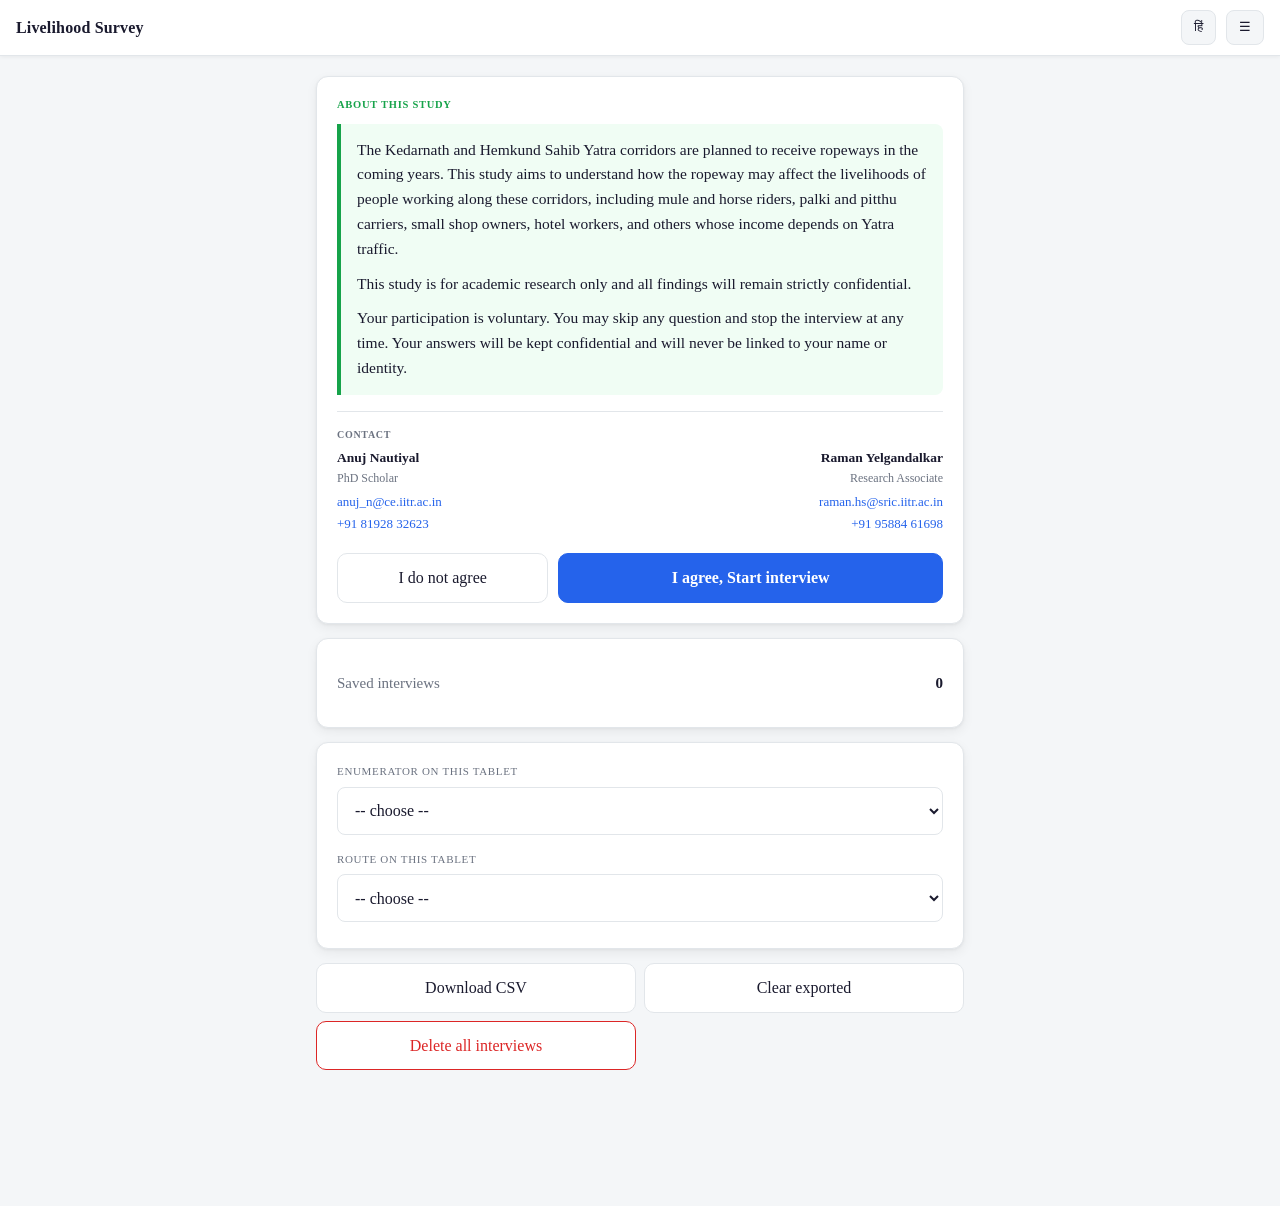
==== commit 9bbafcb0: "Questionnaire revision: 211 questions to 193, and the sheet keeps the old ones Worked through the 33" ====
--- a/replication/final_instrument/questionnaire/index.html
+++ b/replication/final_instrument/questionnaire/index.html
@@ -1,803 +1,914 @@
-﻿<!doctype html>
-<html lang="en" translate="no">
-<head>
-<meta charset="utf-8">
-<!-- Stop the browser offering to translate. A Hindi form auto-translated to English turns
-     "पक्का" (permanent) into "Sure!" and "जमा पैसे से" (used savings) into "from the deposited
-     money", the reviewer then critiques wording that was never in the instrument. All three
-     signals are needed: Chrome honours the meta, Safari and Edge honour the attribute, and the
-     class covers dynamically inserted text. -->
-<meta name="google" content="notranslate">
-<meta name="viewport" content="width=device-width,initial-scale=1,maximum-scale=1">
-<title>Livelihood Survey</title>
-<link rel="manifest" href="manifest.json">
-<meta name="theme-color" content="#1F3864">
-<meta name="mobile-web-app-capable" content="yes">
-<meta name="apple-mobile-web-app-capable" content="yes">
-<meta name="apple-mobile-web-app-status-bar-style" content="black-translucent">
-<meta name="apple-mobile-web-app-title" content="Livelihood Survey">
-<link rel="apple-touch-icon" href="icon-192.png">
-<link rel="icon" href="icon-192.png">
-<link rel="stylesheet" href="style.css"></head>
-<body class="notranslate" translate="no">
-<header>
-  <b id="ttl">Livelihood Survey</b>
-  <span id="bld" title="build"></span>
-  <span class="grow"></span>
-  <button id="lang">EN</button>
-  <button id="menu">☰</button>
-</header>
-<div id="upd"></div>
-<main id="app"></main>
-<footer id="nav" style="display:none">
-  <button id="back">← <span data-t="back">Back</span></button>
-  <span id="mprog"></span>
-  <button id="next" class="p"><span data-t="next">Next</span> →</button>
-</footer>
-<script>
-const CFG = {"q":[{"n":"enum_id","m":"P","t":"hidden","en":"Set automatically from device ID.","hi":"डिवाइस ID से स्वचालित।","opt":true},{"n":"site","m":"P","t":"hidden","en":"Set automatically from device route setting.","hi":"डिवाइस सेटिंग से स्वचालित।","opt":true},{"n":"form_build","m":"P","t":"hidden","en":"Recorded automatically.","hi":"Recorded automatically.","opt":true},{"n":"consent","m":"P","t":"hidden","en":"Recorded from landing page.","hi":"Recorded from landing page.","opt":true},{"n":"age","m":"A","t":"dec","en":"How old are you? (completed years)","hi":"आपकी उम्र कितनी है? (पूरे साल)","opt":false,"con":"x >= 10 && x <= 90","cmsg_en":"Age must be between 10 and 90.","cmsg_hi":"उम्र 10 से 90 के बीच होनी चाहिए।"},{"n":"female","m":"A","t":"one","en":"Record gender; ask if unsure: are you male or female?","hi":"आप पुरुष हैं या महिला?","opt":false,"c":[[0,"Male","पुरुष"],[1,"Female","महिला"]]},{"n":"hoh_relation","m":"A","t":"one","en":"Who is the head of your household? Is it you, or someone else? If someone else, how are they related to you?","hi":"आपके घर का मुखिया कौन है, आप खुद, या कोई और? अगर कोई और है, तो वे आपके क्या लगते हैं?","opt":false,"c":[[1,"Self (respondent is the head)","मैं खुद मुखिया हूँ"],[2,"Husband","पति"],[3,"Wife","पत्नी"],[4,"Father","पिता"],[5,"Mother","माता"],[6,"Son","बेटा"],[7,"Daughter","बेटी"],[8,"Brother","भाई"],[9,"Sister","बहन"],[10,"Other male relative","कोई और पुरुष रिश्तेदार"],[11,"Other female relative","कोई और महिला रिश्तेदार"],[12,"Other, non-relative (male)","रिश्तेदार नहीं, पुरुष"],[13,"Other, non-relative (female)","रिश्तेदार नहीं, महिला"]]},{"n":"native_language","m":"A","t":"one","en":"What is your native language, the language you first learned at home?","hi":"आपकी मातृभाषा कौन सी है, वह भाषा जो आपने घर में सबसे पहले सीखी?","opt":false,"c":[[1,"Garhwali","गढ़वाली"],[2,"Kumaoni","कुमाऊँनी"],[3,"Hindi","हिंदी"],[4,"Nepali","नेपाली"],[5,"Bhojpuri","भोजपुरी"],[6,"Assamese","असमिया"],[7,"Bengali","बांग्ला"],[8,"Bodo","बोडो"],[9,"Dogri","डोगरी"],[10,"Gujarati","गुजराती"],[11,"Kannada","कन्नड़"],[12,"Kashmiri","कश्मीरी"],[13,"Konkani","कोंकणी"],[14,"Maithili","मैथिली"],[15,"Malayalam","मलयालम"],[16,"Manipuri (Meitei)","मणिपुरी (मैतेई)"],[17,"Marathi","मराठी"],[18,"Odia","ओड़िया"],[19,"Punjabi","पंजाबी"],[20,"Sanskrit","संस्कृत"],[21,"Santali","संताली"],[22,"Sindhi","सिंधी"],[23,"Tamil","तमिल"],[24,"Telugu","तेलुगु"],[25,"Urdu","उर्दू"],[96,"Other Indian language","कोई और भारतीय भाषा"],[97,"Other / foreign language","कोई और / विदेशी भाषा"]]},{"n":"native_language_other","m":"A","t":"text","en":"Which language is it? Write down exactly what they say.","hi":"वह कौन सी भाषा है? जैसा वे कहें वैसा ही लिख लीजिए।","opt":false,"rel":"V('native_language') == 96 || V('native_language') == 97"},{"n":"marital_status","m":"A","t":"one","en":"Are you currently married, never married, or widowed/divorced/separated?","hi":"क्या आपकी शादी हुई है, नहीं हुई है, या आप विधवा/विधुर या अलग हैं?","opt":false,"c":[[1,"Currently married","शादीशुदा"],[2,"Never married","शादी नहीं हुई"],[3,"Widowed/divorced/separated","विधवा/विधुर या अलग"]]},{"n":"knows_years_schooling","m":"A","t":"one","en":"Do you know exactly how many years of schooling you completed, counting from class 1?","hi":"क्या आपको ठीक-ठीक याद है कि आपने कितने साल पढ़ाई की, कक्षा 1 से गिनकर?","opt":false,"hn":"A level is NOT a No. If they answer '8th', '12th pass', 'ITI', 'BA', 'MA', code YES and convert it on the next screen. Code No only if they cannot say how far they went at all.","hnh":"क्लास या डिग्री बताना 'नहीं' नहीं है। अगर वे '8वीं', '12वीं पास', 'आईटीआई', 'बीए', 'एमए' बताएँ, हाँ लगाइए और अगली स्क्रीन पर साल गिनकर भरिए। 'नहीं' सिर्फ़ तब, जब वे यह बता ही न सकें कि कहाँ तक पढ़े हैं।","c":[[0,"No","नहीं"],[1,"Yes","हाँ"]]},{"n":"years_schooling","m":"A","t":"int","en":"How many years of schooling did you complete in total? (0 if none)","hi":"आपने कुल कितने साल पढ़ाई की? (अगर बिल्कुल नहीं पढ़े तो 0)","opt":false,"hn":"Enter a NUMBER counted from class 1, never a level. Class 1 to 12 = that class number. ITI or diploma after 10th = 12. Bachelors = 15, or 16 if the course ran four years, ASK how long it ran. Masters = 17, or 18 after a four-year bachelors. If they dropped out part way through a year, count the completed years only.","hnh":"क्लास 1 से गिनकर संख्या भरिए, क्लास का नाम नहीं। क्लास 1 से 12 = वही संख्या। 10वीं के बाद आईटीआई या डिप्लोमा = 12। बीए/बीकॉम/बीएससी = 15, और चार साल का कोर्स हो तो 16, कोर्स कितने साल का था, यह पूछिए। एमए/एमकॉम = 17, चार साल की डिग्री के बाद 18। साल बीच में छूटा हो तो पूरे किए साल ही गिनिए।","rel":"V('knows_years_schooling') == 1","con":"x >= 0 && x <= NUM('age') - 4","cmsg_en":"Years of schooling cannot be more than the respondent's age allows.","cmsg_hi":"Years of schooling cannot be more than the respondent's age allows."},{"n":"education_level_cat","m":"A","t":"one","en":"Which is closest: no formal education; some schooling but did not finish primary; finished primary but not secondary; or finished secondary or higher?","hi":"इनमें से कौन सा सबसे नज़दीक है: बिल्कुल नहीं पढ़े; थोड़ा पढ़े पर प्राइमरी पूरी नहीं की; प्राइमरी पूरी की पर दसवीं नहीं; या दसवीं या उससे ज़्यादा?","opt":false,"c":[[1,"No formal education","बिल्कुल नहीं पढ़े"],[2,"Some schooling, did not complete primary","थोड़ा पढ़े, प्राइमरी पूरी नहीं"],[3,"Completed primary but not secondary","प्राइमरी पूरी, दसवीं नहीं"],[4,"Completed secondary or higher","दसवीं या उससे ज़्यादा"],[98,"Prefer not to say","बताना नहीं चाहते"]],"rel":"V('knows_years_schooling') == 0"},{"n":"hhsize","m":"A","t":"int","en":"How many members live in your household, including you?","hi":"आपके घर में आपको मिलाकर कुल कितने लोग रहते हैं?","opt":false,"con":"x >= 1 && x <= 30","cmsg_en":"Household size must be between 1 and 30.","cmsg_hi":"घर के लोग 1 से 30 के बीच होने चाहिए।"},{"n":"any_member_6yr_schooling","m":"A","t":"one","en":"Counting everyone in your household aged 10 or above, has at least one of them finished six years of schooling or more?","hi":"आपके घर में 10 साल या उससे बड़े सभी लोगों में से, क्या कम से कम एक ने छह साल या उससे ज़्यादा पढ़ाई पूरी की है?","opt":false,"hn":"The respondent is himself a household member. If HE has six years or more the answer is Yes, do not send him looking for someone else. The screen is skipped automatically wherever his own answer already settles it.","hnh":"ख़ुद उत्तरदाता भी घर का सदस्य है। अगर उन्हीं के 6 साल या उससे ज़्यादा हैं तो जवाब हाँ है, किसी और का हिसाब न लगवाइए। जहाँ उनका अपना जवाब ही यह तय कर देता है, वहाँ यह स्क्रीन अपने आप छूट जाती है।","c":[[0,"No","नहीं"],[1,"Yes","हाँ"]],"rel":"V('knows_years_schooling') == 1 && V('years_schooling') < 6 || V('knows_years_schooling') == 0 && V('education_level_cat') != 4"},{"n":"family_structure","m":"A","t":"one","en":"Is your family nuclear, just you, your spouse and unmarried children, or joint, living with parents, married siblings or other extended family? (Say single-member if you live alone.)","hi":"आपका परिवार छोटा है, सिर्फ़ आप, पति/पत्नी और बिन ब्याहे बच्चे, या बड़ा, यानी माँ-बाप, भाई-भाभी या और रिश्तेदार साथ रहते हैं? (अगर अकेले रहते हैं तो वह बताइए।)","opt":false,"c":[[1,"Nuclear (you, spouse and unmarried children only)","छोटा परिवार (आप, पति/पत्नी और बिन ब्याहे बच्चे)"],[2,"Joint (living with parents, married siblings or other extended family)","बड़ा परिवार (माँ-बाप, ब्याहे भाई-बहन या और रिश्तेदार साथ)"],[3,"Single-member household","अकेले रहते हैं"]]},{"n":"n_earners","m":"A","t":"int","en":"How many of them, including you, earn money?","hi":"इनमें से कितने लोग, आपको मिलाकर, पैसा कमाते हैं?","opt":false,"con":"x >= 1 && x <= NUM('hhsize')","cmsg_en":"Cannot be more than the number of people in the household.","cmsg_hi":"घर के लोगों की संख्या से ज़्यादा नहीं हो सकता।"},{"n":"main_income_earner","m":"A","t":"one","en":"Among those who earn money, are you the main income earner in your household?","hi":"जो लोग कमाते हैं, उनमें सबसे ज़्यादा कमाने वाले आप ही हैं?","opt":false,"c":[[0,"No","नहीं"],[1,"Yes","हाँ"]],"rel":"V('n_earners') > 1"},{"n":"n_children_u6","m":"A","t":"int","en":"How many of them are children under 6 years old?","hi":"इनमें 6 साल से छोटे बच्चे कितने हैं?","opt":false,"con":"x >= 0 && x <= NUM('hhsize') - 1","cmsg_en":"Cannot be more than the household size minus the respondent.","cmsg_hi":"घर के लोगों में से आपको छोड़कर, उससे ज़्यादा नहीं हो सकता।"},{"n":"n_children_6_14","m":"A","t":"int","en":"And how many are aged 6 to 14?","hi":"और 6 से 14 साल के कितने हैं?","opt":false,"con":"x >= 0 && x + NUM('n_children_u6') <= NUM('hhsize') - 1","cmsg_en":"The two groups of children together cannot exceed the household size minus the respondent.","cmsg_hi":"दोनों मिलाकर, घर के लोगों में से आपको छोड़कर, उससे ज़्यादा नहीं हो सकते।"},{"n":"n_children_out_school","m":"A","t":"int","en":"How many of these children do not go to school now?","hi":"इन बच्चों में कितने अभी स्कूल नहीं जाते?","opt":false,"rel":"V('n_children_6_14') > 0","con":"x >= 0 && x <= NUM('n_children_6_14')","cmsg_en":"Cannot be more than the number of children aged 6 to 14.","cmsg_hi":"6 से 14 साल के बच्चों से ज़्यादा नहीं हो सकता।"},{"n":"occupation","m":"B","t":"one","en":"What is your main work during the Yatra season? Ask what they do and code the closest group; do not read the list aloud unless needed.","hi":"यात्रा के मौसम में आपका मुख्य काम क्या है?","opt":false,"c":[[1,"Pony/mule worker (works the animals, does not own them)","घोड़े/खच्चर वाला (जानवर चलाते हैं, मालिक नहीं)"],[2,"Pony/mule owner (owns the animals)","घोड़े/खच्चर का मालिक"],[3,"Porter (carries on own back/shoulders - goods, luggage, or a person in a kandi)","पोर्टर/कुली (अपनी पीठ या कंधे पर, सामान या कंडी में कोई व्यक्ति)"],[4,"Palki / dandi bearer (carries a person on a palanquin, as part of a team)","पालकी / डंडी वाला (पालकी पर व्यक्ति, कई लोग मिलकर)"],[5,"Dhaba, tea stall or food stall WORKER (prepared food or tea)","ढाबा, चाय या खाने की दुकान में काम (बना हुआ खाना या चाय)"],[6,"Dhaba, tea stall or food stall OWNER (prepared food or tea)","ढाबा, चाय या खाने की दुकान का मालिक"],[7,"Shop WORKER (goods: prasad, puja items, clothes, general store)","दुकान में काम (सामान: प्रसाद, पूजा का सामान, कपड़े, परचून)"],[8,"Shop OWNER (goods, not prepared food)","दुकान का मालिक (सामान, बना हुआ खाना नहीं)"],[9,"Hotel / lodge WORKER","होटल / लॉज में काम"],[10,"Hotel / lodge OWNER","होटल / लॉज का मालिक"],[11,"Driver (any motor vehicle)","ड्राइवर (कोई भी गाड़ी)"],[12,"Guide","गाइड"],[13,"Wage labourer (construction, loading, odd jobs)","दिहाड़ी मज़दूर (निर्माण, सामान चढ़ाना, फुटकर काम)"],[14,"Other","कोई और"]]},{"n":"occupation_detail","m":"B","t":"text","en":"In your own words, what exactly is your main work here? Write down what they say, what they actually do, and who for. Do not tick a box for this one.","hi":"अपने शब्दों में बताइए, यहाँ आपका मुख्य काम ठीक-ठीक क्या है? आप करते क्या हैं, और किसके लिए?","opt":false},{"n":"employment_type","m":"B","t":"one","en":"In this main work, are you: working on your own account without hired workers; running a business with hired workers; a regular monthly wage-earner; or a daily/casual wage-earner?","hi":"इस काम में आप क्या हैं: अपना काम खुद करते हैं और कोई नौकर नहीं रखते; अपना काम है और दूसरों को काम पर रखते हैं; महीने की पक्की तनख़्वाह पाते हैं; या दिहाड़ी पर काम करते हैं?","opt":false,"c":[[1,"Own-account (self-employed, no hired workers)","अपना काम, कोई नौकर नहीं"],[2,"Employer/business owner (self-employed)","मालिक, दूसरों को काम पर रखते हैं"],[3,"Regular wage or salary","महीने की पक्की तनख़्वाह"],[4,"Casual or daily wage labour","दिहाड़ी या रोज़ की मज़दूरी"],[5,"Unpaid family worker","घर के काम में बिना पैसे के हाथ बँटाते हैं"]]},{"n":"n_other_activities","m":"B","t":"int","en":"Besides your main work, how many OTHER paid activities or income-generating activities do you have? (0 if none. For example, a shop owner who also rents out a pony and drives in the off-season would say 2.)","hi":"अपने मुख्य काम के अलावा, आप और कितने काम करते हैं जिनसे पैसा आता है? (अगर कोई नहीं तो 0। जैसे, दुकान वाला जो घोड़ा भी किराये पर देता है और जाड़ों में गाड़ी चलाता है, वह 2 बताएगा।)","opt":false,"con":"x >= 0 && x <= 6","cmsg_en":"Must be between 0 and 6.","cmsg_hi":"0 से 6 के बीच होना चाहिए।"},{"n":"other_activity_types","m":"B","t":"multi","en":"Which ones are they? Check every one that applies. Ask and code the closest group for each; do not read the list aloud unless needed.","hi":"वे कौन-कौन से काम हैं? जो-जो लागू हो, सब बताइए।","opt":false,"cfx":"occupation","c":[[1,"Pony/mule worker (works the animals, does not own them)","घोड़े/खच्चर वाला (जानवर चलाते हैं, मालिक नहीं)"],[2,"Pony/mule owner (owns the animals)","घोड़े/खच्चर का मालिक"],[3,"Porter (carries on own back/shoulders - goods, luggage, or a person in a kandi)","पोर्टर/कुली (अपनी पीठ या कंधे पर, सामान या कंडी में कोई व्यक्ति)"],[4,"Palki / dandi bearer (carries a person on a palanquin, as part of a team)","पालकी / डंडी वाला (पालकी पर व्यक्ति, कई लोग मिलकर)"],[5,"Dhaba, tea stall or food stall WORKER (prepared food or tea)","ढाबा, चाय या खाने की दुकान में काम (बना हुआ खाना या चाय)"],[6,"Dhaba, tea stall or food stall OWNER (prepared food or tea)","ढाबा, चाय या खाने की दुकान का मालिक"],[7,"Shop WORKER (goods: prasad, puja items, clothes, general store)","दुकान में काम (सामान: प्रसाद, पूजा का सामान, कपड़े, परचून)"],[8,"Shop OWNER (goods, not prepared food)","दुकान का मालिक (सामान, बना हुआ खाना नहीं)"],[9,"Hotel / lodge WORKER","होटल / लॉज में काम"],[10,"Hotel / lodge OWNER","होटल / लॉज का मालिक"],[11,"Driver (any motor vehicle)","ड्राइवर (कोई भी गाड़ी)"],[12,"Guide","गाइड"],[13,"Wage labourer (construction, loading, odd jobs)","दिहाड़ी मज़दूर (निर्माण, सामान चढ़ाना, फुटकर काम)"],[14,"Other","कोई और"]],"rel":"V('n_other_activities') > 0"},{"n":"other_activity_income_pm","m":"B","t":"int","en":"Taking all of that other work together, about how much do you usually earn from it in a month? (Rs)","hi":"वह सारा दूसरा काम मिलाकर, महीने में लगभग कितना कमा लेते हैं? (रुपये)","opt":false,"rel":"V('n_other_activities') > 0","con":"x >= 0","cmsg_en":"Earnings cannot be negative.","cmsg_hi":"Earnings cannot be negative."},{"n":"years_in_yatra_work","m":"B","t":"int","en":"How many Yatra seasons have you worked in this kind of work?","hi":"आप कितने यात्रा सीज़न से यह काम कर रहे हैं?","opt":false,"con":"x >= 0 && x <= NUM('age') - 10","cmsg_en":"More Yatra seasons than the respondent's age allows.","cmsg_hi":"More Yatra seasons than the respondent's age allows."},{"n":"hours_day_yatra","m":"B","t":"int","en":"In the Yatra season, on a normal working day, how many hours do you work in total, across all your work?","hi":"यात्रा के मौसम में, आम दिन में आप कुल कितने घंटे काम करते हैं, सारे कामों को मिलाकर?","opt":false,"con":"x >= 1 && x <= 18","cmsg_en":"Hours a day must be between 1 and 18.","cmsg_hi":"दिन के घंटे 1 से 18 के बीच होने चाहिए।"},{"n":"days_week_yatra","m":"B","t":"int","en":"How many days a week do you usually work in the season?","hi":"सीज़न में आप हफ़्ते में कितने दिन काम करते हैं?","opt":false,"con":"x >= 1 && x <= 7","cmsg_en":"Days a week must be between 1 and 7.","cmsg_hi":"हफ़्ते के दिन 1 से 7 के बीच होने चाहिए।"},{"n":"prev_occ_change","m":"B","t":"one","en":"In the last ten years, did you change your main kind of work?","hi":"पिछले दस साल में, क्या आपने अपना मुख्य काम बदला?","opt":false,"c":[[0,"No","नहीं"],[1,"Yes","हाँ"]]},{"n":"prev_occ","m":"B","t":"text","en":"What was your previous main work? Write down exactly what they say, in their words, do not pick from a list.","hi":"इससे पहले आपका मुख्य काम क्या था?","opt":false,"rel":"V('prev_occ_change') == 1"},{"n":"target_occ","m":"B","t":"text","en":"If you could not continue this work at all, what work would you move to instead? Write down exactly what they say, in their words, do not pick from a list, and do not prompt with examples.","hi":"अगर यह काम बिल्कुल बंद हो जाए, तो आप कौन सा काम करेंगे?","opt":false},{"n":"prev_occ_reason","m":"B","t":"one","en":"What was the main reason you changed?","hi":"काम बदलने की मुख्य वजह क्या थी?","opt":false,"c":[[1,"Better income","ज़्यादा कमाई"],[2,"Lost the previous work","पहला काम छूट गया"],[3,"Work ended with the season","मौसम के साथ काम ख़त्म हो गया"],[4,"Family reasons","घर की वजह से"],[5,"Health or injury","सेहत या चोट"],[6,"Other","कोई और वजह"]],"rel":"V('prev_occ_change') == 1"},{"n":"training_received","m":"B","t":"one","en":"Apart from school and college, have you ever completed any training course or apprenticeship?","hi":"स्कूल और कॉलेज की पढ़ाई छोड़कर, क्या आपने कभी कोई ट्रेनिंग या सीखने का कोर्स पूरा किया है?","opt":false,"c":[[0,"No","नहीं"],[1,"Yes","हाँ"]]},{"n":"status_m5","m":"C","t":"one","en":"In May, what was your main work or activity?","hi":"मई में आपका मुख्य काम या काम-धंधा क्या था?","opt":false,"c":[[1,"Yatra work, or getting ready for the season","यात्रा का काम, या उसकी तैयारी"],[2,"Farming (crops)","खेती (फ़सल)"],[3,"Livestock (animals)","पशुपालन (जानवर)"],[4,"Casual or daily wage labour","दिहाड़ी या रोज़ की मज़दूरी"],[5,"Construction work","निर्माण (बिल्डिंग) का काम"],[6,"Own small shop, stall or trade","अपनी छोटी दुकान, खोखा या धंधा"],[7,"Salaried job","तनख़्वाह वाली नौकरी"],[8,"No paid work","कोई पैसे वाला काम नहीं"]]},{"n":"status_m6","m":"C","t":"one","en":"In June, what was your main work or activity?","hi":"जून में आपका मुख्य काम या काम-धंधा क्या था?","opt":false,"c":[[1,"Yatra work, or getting ready for the season","यात्रा का काम, या उसकी तैयारी"],[2,"Farming (crops)","खेती (फ़सल)"],[3,"Livestock (animals)","पशुपालन (जानवर)"],[4,"Casual or daily wage labour","दिहाड़ी या रोज़ की मज़दूरी"],[5,"Construction work","निर्माण (बिल्डिंग) का काम"],[6,"Own small shop, stall or trade","अपनी छोटी दुकान, खोखा या धंधा"],[7,"Salaried job","तनख़्वाह वाली नौकरी"],[8,"No paid work","कोई पैसे वाला काम नहीं"]]},{"n":"status_m7","m":"C","t":"one","en":"In July, what was your main work or activity?","hi":"जुलाई में आपका मुख्य काम या काम-धंधा क्या था?","opt":false,"c":[[1,"Yatra work, or getting ready for the season","यात्रा का काम, या उसकी तैयारी"],[2,"Farming (crops)","खेती (फ़सल)"],[3,"Livestock (animals)","पशुपालन (जानवर)"],[4,"Casual or daily wage labour","दिहाड़ी या रोज़ की मज़दूरी"],[5,"Construction work","निर्माण (बिल्डिंग) का काम"],[6,"Own small shop, stall or trade","अपनी छोटी दुकान, खोखा या धंधा"],[7,"Salaried job","तनख़्वाह वाली नौकरी"],[8,"No paid work","कोई पैसे वाला काम नहीं"]]},{"n":"status_m8","m":"C","t":"one","en":"In August, what was your main work or activity?","hi":"अगस्त में आपका मुख्य काम या काम-धंधा क्या था?","opt":false,"c":[[1,"Yatra work, or getting ready for the season","यात्रा का काम, या उसकी तैयारी"],[2,"Farming (crops)","खेती (फ़सल)"],[3,"Livestock (animals)","पशुपालन (जानवर)"],[4,"Casual or daily wage labour","दिहाड़ी या रोज़ की मज़दूरी"],[5,"Construction work","निर्माण (बिल्डिंग) का काम"],[6,"Own small shop, stall or trade","अपनी छोटी दुकान, खोखा या धंधा"],[7,"Salaried job","तनख़्वाह वाली नौकरी"],[8,"No paid work","कोई पैसे वाला काम नहीं"]]},{"n":"status_m9","m":"C","t":"one","en":"In September, what was your main work or activity?","hi":"सितंबर में आपका मुख्य काम या काम-धंधा क्या था?","opt":false,"c":[[1,"Yatra work, or getting ready for the season","यात्रा का काम, या उसकी तैयारी"],[2,"Farming (crops)","खेती (फ़सल)"],[3,"Livestock (animals)","पशुपालन (जानवर)"],[4,"Casual or daily wage labour","दिहाड़ी या रोज़ की मज़दूरी"],[5,"Construction work","निर्माण (बिल्डिंग) का काम"],[6,"Own small shop, stall or trade","अपनी छोटी दुकान, खोखा या धंधा"],[7,"Salaried job","तनख़्वाह वाली नौकरी"],[8,"No paid work","कोई पैसे वाला काम नहीं"]]},{"n":"status_m10","m":"C","t":"one","en":"In October, what was your main work or activity?","hi":"अक्टूबर में आपका मुख्य काम या काम-धंधा क्या था?","opt":false,"c":[[1,"Yatra work, or getting ready for the season","यात्रा का काम, या उसकी तैयारी"],[2,"Farming (crops)","खेती (फ़सल)"],[3,"Livestock (animals)","पशुपालन (जानवर)"],[4,"Casual or daily wage labour","दिहाड़ी या रोज़ की मज़दूरी"],[5,"Construction work","निर्माण (बिल्डिंग) का काम"],[6,"Own small shop, stall or trade","अपनी छोटी दुकान, खोखा या धंधा"],[7,"Salaried job","तनख़्वाह वाली नौकरी"],[8,"No paid work","कोई पैसे वाला काम नहीं"]]},{"n":"status_m11","m":"C","t":"one","en":"In November, what was your main work or activity?","hi":"नवंबर में आपका मुख्य काम या काम-धंधा क्या था?","opt":false,"c":[[1,"Yatra work, or getting ready for the season","यात्रा का काम, या उसकी तैयारी"],[2,"Farming (crops)","खेती (फ़सल)"],[3,"Livestock (animals)","पशुपालन (जानवर)"],[4,"Casual or daily wage labour","दिहाड़ी या रोज़ की मज़दूरी"],[5,"Construction work","निर्माण (बिल्डिंग) का काम"],[6,"Own small shop, stall or trade","अपनी छोटी दुकान, खोखा या धंधा"],[7,"Salaried job","तनख़्वाह वाली नौकरी"],[8,"No paid work","कोई पैसे वाला काम नहीं"]]},{"n":"status_m12","m":"C","t":"one","en":"In December, what was your main work or activity?","hi":"दिसंबर में आपका मुख्य काम या काम-धंधा क्या था?","opt":false,"c":[[1,"Yatra work, or getting ready for the season","यात्रा का काम, या उसकी तैयारी"],[2,"Farming (crops)","खेती (फ़सल)"],[3,"Livestock (animals)","पशुपालन (जानवर)"],[4,"Casual or daily wage labour","दिहाड़ी या रोज़ की मज़दूरी"],[5,"Construction work","निर्माण (बिल्डिंग) का काम"],[6,"Own small shop, stall or trade","अपनी छोटी दुकान, खोखा या धंधा"],[7,"Salaried job","तनख़्वाह वाली नौकरी"],[8,"No paid work","कोई पैसे वाला काम नहीं"]]},{"n":"status_m1","m":"C","t":"one","en":"In January, what was your main work or activity?","hi":"जनवरी में आपका मुख्य काम या काम-धंधा क्या था?","opt":false,"c":[[1,"Yatra work, or getting ready for the season","यात्रा का काम, या उसकी तैयारी"],[2,"Farming (crops)","खेती (फ़सल)"],[3,"Livestock (animals)","पशुपालन (जानवर)"],[4,"Casual or daily wage labour","दिहाड़ी या रोज़ की मज़दूरी"],[5,"Construction work","निर्माण (बिल्डिंग) का काम"],[6,"Own small shop, stall or trade","अपनी छोटी दुकान, खोखा या धंधा"],[7,"Salaried job","तनख़्वाह वाली नौकरी"],[8,"No paid work","कोई पैसे वाला काम नहीं"]]},{"n":"status_m2","m":"C","t":"one","en":"In February, what was your main work or activity?","hi":"फ़रवरी में आपका मुख्य काम या काम-धंधा क्या था?","opt":false,"c":[[1,"Yatra work, or getting ready for the season","यात्रा का काम, या उसकी तैयारी"],[2,"Farming (crops)","खेती (फ़सल)"],[3,"Livestock (animals)","पशुपालन (जानवर)"],[4,"Casual or daily wage labour","दिहाड़ी या रोज़ की मज़दूरी"],[5,"Construction work","निर्माण (बिल्डिंग) का काम"],[6,"Own small shop, stall or trade","अपनी छोटी दुकान, खोखा या धंधा"],[7,"Salaried job","तनख़्वाह वाली नौकरी"],[8,"No paid work","कोई पैसे वाला काम नहीं"]]},{"n":"status_m3","m":"C","t":"one","en":"In March, what was your main work or activity?","hi":"मार्च में आपका मुख्य काम या काम-धंधा क्या था?","opt":false,"c":[[1,"Yatra work, or getting ready for the season","यात्रा का काम, या उसकी तैयारी"],[2,"Farming (crops)","खेती (फ़सल)"],[3,"Livestock (animals)","पशुपालन (जानवर)"],[4,"Casual or daily wage labour","दिहाड़ी या रोज़ की मज़दूरी"],[5,"Construction work","निर्माण (बिल्डिंग) का काम"],[6,"Own small shop, stall or trade","अपनी छोटी दुकान, खोखा या धंधा"],[7,"Salaried job","तनख़्वाह वाली नौकरी"],[8,"No paid work","कोई पैसे वाला काम नहीं"]]},{"n":"status_m4","m":"C","t":"one","en":"In April, what was your main work or activity?","hi":"अप्रैल में आपका मुख्य काम या काम-धंधा क्या था?","opt":false,"c":[[1,"Yatra work, or getting ready for the season","यात्रा का काम, या उसकी तैयारी"],[2,"Farming (crops)","खेती (फ़सल)"],[3,"Livestock (animals)","पशुपालन (जानवर)"],[4,"Casual or daily wage labour","दिहाड़ी या रोज़ की मज़दूरी"],[5,"Construction work","निर्माण (बिल्डिंग) का काम"],[6,"Own small shop, stall or trade","अपनी छोटी दुकान, खोखा या धंधा"],[7,"Salaried job","तनख़्वाह वाली नौकरी"],[8,"No paid work","कोई पैसे वाला काम नहीं"]]},{"n":"knows_monthly_income","m":"C","t":"one","en":"Can you tell me roughly what you earned in each month of the past year, or would it be easier to give one total for the whole year?","hi":"क्या आप हर महीने की कमाई अलग-अलग बता सकते हैं, या पूरे साल का एक जोड़ बताना आसान रहेगा?","opt":true,"c":[[1,"Month by month","हर महीने का अलग-अलग"],[0,"One total for the whole year","पूरे साल का एक जोड़"]]},{"n":"income_m5","m":"C","t":"int","en":"How much did you earn from all your work in May, after costs? (Rs)","hi":"मई में सारे काम से ख़र्चा निकालकर आपने कितना कमाया? (रुपये)","opt":true,"rel":"V('knows_monthly_income') == 1 && V('status_m5') != 8","con":"x >= 0","cmsg_en":"Earnings cannot be negative.","cmsg_hi":"Earnings cannot be negative."},{"n":"income_m6","m":"C","t":"int","en":"How much did you earn from all your work in June, after costs? (Rs)","hi":"जून में सारे काम से ख़र्चा निकालकर आपने कितना कमाया? (रुपये)","opt":true,"rel":"V('knows_monthly_income') == 1 && V('status_m6') != 8","con":"x >= 0","cmsg_en":"Earnings cannot be negative.","cmsg_hi":"Earnings cannot be negative."},{"n":"income_m7","m":"C","t":"int","en":"How much did you earn from all your work in July, after costs? (Rs)","hi":"जुलाई में सारे काम से ख़र्चा निकालकर आपने कितना कमाया? (रुपये)","opt":true,"rel":"V('knows_monthly_income') == 1 && V('status_m7') != 8","con":"x >= 0","cmsg_en":"Earnings cannot be negative.","cmsg_hi":"Earnings cannot be negative."},{"n":"income_m8","m":"C","t":"int","en":"How much did you earn from all your work in August, after costs? (Rs)","hi":"अगस्त में सारे काम से ख़र्चा निकालकर आपने कितना कमाया? (रुपये)","opt":true,"rel":"V('knows_monthly_income') == 1 && V('status_m8') != 8","con":"x >= 0","cmsg_en":"Earnings cannot be negative.","cmsg_hi":"Earnings cannot be negative."},{"n":"income_m9","m":"C","t":"int","en":"How much did you earn from all your work in September, after costs? (Rs)","hi":"सितंबर में सारे काम से ख़र्चा निकालकर आपने कितना कमाया? (रुपये)","opt":true,"rel":"V('knows_monthly_income') == 1 && V('status_m9') != 8","con":"x >= 0","cmsg_en":"Earnings cannot be negative.","cmsg_hi":"Earnings cannot be negative."},{"n":"income_m10","m":"C","t":"int","en":"How much did you earn from all your work in October, after costs? (Rs)","hi":"अक्टूबर में सारे काम से ख़र्चा निकालकर आपने कितना कमाया? (रुपये)","opt":true,"rel":"V('knows_monthly_income') == 1 && V('status_m10') != 8","con":"x >= 0","cmsg_en":"Earnings cannot be negative.","cmsg_hi":"Earnings cannot be negative."},{"n":"income_m11","m":"C","t":"int","en":"How much did you earn from all your work in November, after costs? (Rs)","hi":"नवंबर में सारे काम से ख़र्चा निकालकर आपने कितना कमाया? (रुपये)","opt":true,"rel":"V('knows_monthly_income') == 1 && V('status_m11') != 8","con":"x >= 0","cmsg_en":"Earnings cannot be negative.","cmsg_hi":"Earnings cannot be negative."},{"n":"income_m12","m":"C","t":"int","en":"How much did you earn from all your work in December, after costs? (Rs)","hi":"दिसंबर में सारे काम से ख़र्चा निकालकर आपने कितना कमाया? (रुपये)","opt":true,"rel":"V('knows_monthly_income') == 1 && V('status_m12') != 8","con":"x >= 0","cmsg_en":"Earnings cannot be negative.","cmsg_hi":"Earnings cannot be negative."},{"n":"income_m1","m":"C","t":"int","en":"How much did you earn from all your work in January, after costs? (Rs)","hi":"जनवरी में सारे काम से ख़र्चा निकालकर आपने कितना कमाया? (रुपये)","opt":true,"rel":"V('knows_monthly_income') == 1 && V('status_m1') != 8","con":"x >= 0","cmsg_en":"Earnings cannot be negative.","cmsg_hi":"Earnings cannot be negative."},{"n":"income_m2","m":"C","t":"int","en":"How much did you earn from all your work in February, after costs? (Rs)","hi":"फ़रवरी में सारे काम से ख़र्चा निकालकर आपने कितना कमाया? (रुपये)","opt":true,"rel":"V('knows_monthly_income') == 1 && V('status_m2') != 8","con":"x >= 0","cmsg_en":"Earnings cannot be negative.","cmsg_hi":"Earnings cannot be negative."},{"n":"income_m3","m":"C","t":"int","en":"How much did you earn from all your work in March, after costs? (Rs)","hi":"मार्च में सारे काम से ख़र्चा निकालकर आपने कितना कमाया? (रुपये)","opt":true,"rel":"V('knows_monthly_income') == 1 && V('status_m3') != 8","con":"x >= 0","cmsg_en":"Earnings cannot be negative.","cmsg_hi":"Earnings cannot be negative."},{"n":"income_m4","m":"C","t":"int","en":"How much did you earn from all your work in April, after costs? (Rs)","hi":"अप्रैल में सारे काम से ख़र्चा निकालकर आपने कितना कमाया? (रुपये)","opt":true,"rel":"V('knows_monthly_income') == 1 && V('status_m4') != 8","con":"x >= 0","cmsg_en":"Earnings cannot be negative.","cmsg_hi":"Earnings cannot be negative."},{"n":"income_annual_total","m":"C","t":"int","en":"Thinking of the whole past year, about how much did you earn in total from all your work, after costs? (Rs)","hi":"पूरे पिछले साल को मिलाकर, सारे काम से ख़र्चा निकालकर आपने कुल कितना कमाया? (रुपये)","opt":true,"rel":"V('knows_monthly_income') == 0"},{"n":"pct_income_yatra","m":"C","t":"int","en":"Out of every 100 rupees you earned in the whole year, how many came from your Yatra work? (The rest is counted as coming from your other work.)","hi":"पूरे साल में आपने जो 100 रुपये कमाए, उनमें से कितने यात्रा के काम से आए? (बाकी दूसरे काम का माना जाएगा।)","opt":true,"rel":"V('knows_monthly_income') == 0","con":"x >= 0 && x <= 100","cmsg_en":"Must be between 0 and 100 out of every 100 rupees.","cmsg_hi":"हर 100 रुपये में से 0 से 100 के बीच होना चाहिए।"},{"n":"remit_out_yatra_pm","m":"C","t":"int","en":"In a normal month during the Yatra season, how much money do you usually send to family or others living elsewhere? (Rs, 0 if none)","hi":"यात्रा के मौसम के आम महीने में, आप घर या कहीं और रहने वालों को कितना पैसा भेजते हैं? (रुपये, न भेजते हों तो 0)","opt":false},{"n":"remit_out_offseason_pm","m":"C","t":"int","en":"In a normal month when the Yatra is closed, how much do you usually send? (Rs, 0 if none)","hi":"जब यात्रा बंद रहती है, उस आम महीने में कितना भेजते हैं? (रुपये, न भेजते हों तो 0)","opt":false},{"n":"remit_mode","m":"C","t":"one","en":"How do you usually send it?","hi":"आप पैसा आम तौर पर कैसे भेजते हैं?","opt":false,"c":[[1,"From my own phone (UPI or net banking)","अपने फ़ोन से (UPI या नेट बैंकिंग)"],[2,"In person at a bank branch or bank mitra / CSP","ख़ुद जाकर बैंक शाखा या बैंक मित्र / CSP पर"],[3,"Money order or post office","मनीऑर्डर या डाकघर से"],[4,"Sent with someone going home","घर जा रहे किसी के हाथ"],[5,"Carried it myself","ख़ुद लेकर गए"],[6,"Through an agent or middleman","किसी एजेंट या बिचौलिए के ज़रिए"],[7,"Other","कोई और तरीक़ा"]],"rel":"V('remit_out_yatra_pm') > 0 || V('remit_out_offseason_pm') > 0"},{"n":"remit_in_yatra_pm","m":"C","t":"int","en":"In a normal month during the Yatra season, how much money do you usually receive from family or others? (Rs, 0 if none)","hi":"यात्रा के मौसम के आम महीने में, घरवालों या किसी और से आपको कितना पैसा मिलता है? (रुपये, न मिलता हो तो 0)","opt":false},{"n":"remit_in_offseason_pm","m":"C","t":"int","en":"In a normal month when the Yatra is closed, how much do you usually receive? (Rs, 0 if none)","hi":"जब यात्रा बंद रहती है, उस आम महीने में कितना मिलता है? (रुपये, न मिलता हो तो 0)","opt":false},{"n":"hours_day_offseason","m":"C","t":"int","en":"In the months when the Yatra is closed and you are doing other work, on a normal working day, how many hours do you work in total?","hi":"जिन महीनों में यात्रा बंद रहती है और आप कोई दूसरा काम करते हैं, उनमें आम दिन में आप कुल कितने घंटे काम करते हैं?","opt":false,"rel":"V('calc_offseason_work') > 0","con":"x >= 1 && x <= 18","cmsg_en":"Hours a day must be between 1 and 18.","cmsg_hi":"दिन के घंटे 1 से 18 के बीच होने चाहिए।"},{"n":"days_week_offseason","m":"C","t":"int","en":"In those months, how many days a week do you usually work?","hi":"उन महीनों में आप हफ़्ते में कितने दिन काम करते हैं?","opt":false,"rel":"V('calc_offseason_work') > 0","con":"x >= 1 && x <= 7","cmsg_en":"Days a week must be between 1 and 7.","cmsg_hi":"हफ़्ते के दिन 1 से 7 के बीच होने चाहिए।"},{"n":"origin","m":"D","t":"one","en":"Where is your permanent home?","hi":"आपका पक्का घर कहाँ है?","opt":false,"c":[[1,"Local (same district)","यहीं का (इसी ज़िले का)"],[2,"Other Uttarakhand district","उत्तराखंड का दूसरा ज़िला"],[3,"Other Indian state","भारत का दूसरा राज्य"],[4,"Nepal","नेपाल"]]},{"n":"home_state","m":"D","t":"one","en":"Which state is your permanent home in?","hi":"वह घर किस राज्य में है? (अगर भारत से बाहर है तो वह बताइए।)","opt":false,"c":[[1,"Andhra Pradesh","आंध्र प्रदेश"],[2,"Arunachal Pradesh","अरुणाचल प्रदेश"],[3,"Assam","असम"],[4,"Bihar","बिहार"],[5,"Chhattisgarh","छत्तीसगढ़"],[6,"Goa","गोवा"],[7,"Gujarat","गुजरात"],[8,"Haryana","हरियाणा"],[9,"Himachal Pradesh","हिमाचल प्रदेश"],[10,"Jharkhand","झारखंड"],[11,"Karnataka","कर्नाटक"],[12,"Kerala","केरल"],[13,"Madhya Pradesh","मध्य प्रदेश"],[14,"Maharashtra","महाराष्ट्र"],[15,"Manipur","मणिपुर"],[16,"Meghalaya","मेघालय"],[17,"Mizoram","मिज़ोरम"],[18,"Nagaland","नागालैंड"],[19,"Odisha","ओडिशा"],[20,"Punjab","पंजाब"],[21,"Rajasthan","राजस्थान"],[22,"Sikkim","सिक्किम"],[23,"Tamil Nadu","तमिलनाडु"],[24,"Telangana","तेलंगाना"],[25,"Tripura","त्रिपुरा"],[26,"Uttar Pradesh","उत्तर प्रदेश"],[27,"Uttarakhand","उत्तराखंड"],[28,"West Bengal","पश्चिम बंगाल"],[29,"Andaman and Nicobar Islands","अंडमान और निकोबार द्वीप समूह"],[30,"Chandigarh","चंडीगढ़"],[31,"Dadra and Nagar Haveli and Daman and Diu","दादरा और नगर हवेली तथा दमन और दीव"],[32,"Delhi","दिल्ली"],[33,"Jammu and Kashmir","जम्मू और कश्मीर"],[34,"Ladakh","लद्दाख"],[35,"Lakshadweep","लक्षद्वीप"],[36,"Puducherry","पुदुच्चेरी"],[99,"Outside India","भारत से बाहर"]],"rel":"V('origin') == 3"},{"n":"home_rural_urban","m":"D","t":"one","en":"Is that home in a village, or in a town or city?","hi":"वह घर गाँव में है, या क़स्बे या शहर में?","opt":false,"c":[[1,"Village (rural)","गाँव में"],[2,"Town or city (urban)","शहर या क़स्बे में"]]},{"n":"resp_returns_at_closure","m":"D","t":"one","en":"When the Yatra closes for the season, do YOU go to your home place?","hi":"जब यात्रा का मौसम ख़त्म हो जाता है, तो क्या आप अपने घर चले जाते हैं?","opt":false,"c":[[0,"No","नहीं"],[1,"Yes","हाँ"]]},{"n":"hh_at_home_place","m":"D","t":"one","en":"And do the rest of your household live at your home place all year, or are they here with you during the season?","hi":"और आपके बाक़ी घरवाले, वे साल भर आपके घर वाली जगह पर ही रहते हैं, या सीज़न में आपके साथ यहाँ रहते हैं?","opt":false,"c":[[0,"No","नहीं"],[1,"Yes","हाँ"]]},{"n":"n_here_season","m":"D","t":"int","en":"During the Yatra season, how many people are you feeding and spending on here, counting yourself?","hi":"यात्रा के मौसम में आप यहाँ कितने लोगों का खाना-ख़र्चा चलाते हैं, अपने आप को गिनकर?","opt":false,"rel":"V('hh_at_home_place') == 1"},{"n":"years_coming_here","m":"D","t":"int","en":"How many years have you been coming here for the Yatra season?","hi":"आप कितने सालों से यात्रा के मौसम में यहाँ आ रहे हैं?","opt":false,"rel":"V('resp_returns_at_closure') == 1"},{"n":"came_here_reason","m":"D","t":"one","en":"What was the main reason you first came here to work?","hi":"आप सबसे पहले यहाँ काम करने किस मुख्य वजह से आए थे?","opt":false,"c":[[1,"No work at home","घर पर काम नहीं था"],[2,"Pay is better here","यहाँ मज़दूरी बेहतर है"],[3,"Family or people from my village were already here","घरवाले या गाँव के लोग पहले से यहाँ थे"],[4,"Land at home is too little to live on","घर पर ज़मीन इतनी कम है कि गुज़ारा नहीं होता"],[5,"Debt to repay","क़र्ज़ चुकाना था"],[6,"A contractor or agent brought me","कोई ठेकेदार या एजेंट लेकर आया"],[7,"Married into / moved with family","शादी होकर / परिवार के साथ आए"],[8,"Some other reason","कोई और वजह"]],"rel":"V('origin') != 1"},{"n":"worked_away_in_closure","m":"D","t":"one","en":"Last year, in the months when the Yatra was closed, did you work away from your home place?","hi":"पिछले साल, जिन महीनों में यात्रा बंद थी, क्या आपने अपने घर वाली जगह से बाहर जाकर काम किया?","opt":false,"c":[[0,"No","नहीं"],[1,"Yes","हाँ"]]},{"n":"closure_work_detail","m":"D","t":"text","en":"Where did you go, and what work did you do there? Write what they say.","hi":"कहाँ गए थे, और वहाँ क्या काम किया? जैसा वे बताएँ वैसा लिख लीजिए।","opt":true,"rel":"V('worked_away_in_closure') == 1"},{"n":"left_here_month","m":"D","t":"one","en":"In the past year, which month did you last leave here and go to your home place?","hi":"पिछले साल आप यहाँ से आख़िरी बार किस महीने अपने घर गए थे?","opt":false,"c":[[1,"January","जनवरी"],[2,"February","फ़रवरी"],[3,"March","मार्च"],[4,"April","अप्रैल"],[5,"May","मई"],[6,"June","जून"],[7,"July","जुलाई"],[8,"August","अगस्त"],[9,"September","सितंबर"],[10,"October","अक्टूबर"],[11,"November","नवंबर"],[12,"December","दिसंबर"]],"rel":"V('resp_returns_at_closure') == 1"},{"n":"returned_here_month","m":"D","t":"one","en":"And which month did you come back here?","hi":"और किस महीने आप वापस यहाँ आए?","opt":false,"c":[[1,"January","जनवरी"],[2,"February","फ़रवरी"],[3,"March","मार्च"],[4,"April","अप्रैल"],[5,"May","मई"],[6,"June","जून"],[7,"July","जुलाई"],[8,"August","अगस्त"],[9,"September","सितंबर"],[10,"October","अक्टूबर"],[11,"November","नवंबर"],[12,"December","दिसंबर"]],"rel":"V('resp_returns_at_closure') == 1"},{"n":"would_move_for_work","m":"D","t":"one","en":"If this work here ended, would you go away from your home place to look for work in the coming year?","hi":"अगर यहाँ का यह काम बंद हो जाए, तो क्या आप आने वाले साल में काम ढूँढने अपने घर से बाहर जाएँगे?","opt":false,"c":[[0,"No","नहीं"],[1,"Yes","हाँ"],[97,"Don't know","पता नहीं"]]},{"n":"migration_referral","m":"D","t":"one","en":"Who mainly helped you get this work, or arranged it for you?","hi":"यहाँ आने या यह काम पकड़ने में मुख्य रूप से किसने मदद की या रास्ता दिखाया: यहाँ पहले से रह रहा कोई घरवाला; कोई दोस्त या जान-पहचान वाला; कोई ठेकेदार या एजेंट; कोई नेता या समाज का बड़ा आदमी; कोई नहीं, आपने खुद ढूँढा; मालिक ने सीधे बुलाया; या कोई और?","opt":false,"c":[[1,"A family member already working here","यहाँ पहले से काम कर रहा घरवाला"],[2,"A friend or someone from the village","दोस्त या गाँव का कोई आदमी"],[3,"A thekedar or contractor I now work for","ठेकेदार जिसके लिए मैं अब काम करता हूँ"],[4,"An agent or middleman who placed me (usually for a fee)","एजेंट या बिचौलिया जिसने लगवाया (आम तौर पर पैसे लेकर)"],[5,"No one; I found it myself","कोई नहीं, ख़ुद ढूँढा"],[6,"The employer called me directly","मालिक ने सीधे बुलाया"],[7,"Someone else","कोई और"]]},{"n":"migration_referral_other","m":"D","t":"text","en":"Who was it? Write what they say.","hi":"वे कौन थे? जैसा वे बताएँ वैसा लिख लीजिए।","opt":true,"rel":"V('migration_referral') == 7"},{"n":"spend_differs_by_season","m":"E","t":"one","en":"Leaving aside money you send home, is what your household spends in a normal month during the Yatra season different from what it spends when the Yatra is closed?","hi":"घर भेजे जाने वाले पैसे को छोड़कर, यात्रा के मौसम में आपके घर का महीने का ख़र्च, और जब यात्रा बंद रहती है तब का ख़र्च, क्या अलग-अलग होता है?","opt":false,"c":[[0,"No","नहीं"],[1,"Yes","हाँ"]]},{"n":"cons_staples_yatra_pm","m":"E","t":"int","en":"In a normal month during the Yatra season, how much do you (and anyone staying with you here) spend on cereals (rice, wheat, other grains), pulses, sugar and salt, bought or from your own stock? (Rs)","hi":"यात्रा के मौसम के आम महीने में, आप (और जो यहाँ आपके साथ रहते हैं) अनाज (चावल, गेहूँ, दूसरा अनाज), दाल, चीनी और नमक पर, ख़रीदा हुआ या अपने घर का कितना ख़र्च करते हैं? (रुपये)","opt":false},{"n":"cons_staples_offseason_pm","m":"E","t":"int","en":"In a normal month when the Yatra is closed, how much does your household spend on cereals (rice, wheat, other grains), pulses, sugar and salt, bought or from your own stock? (Rs)","hi":"जब यात्रा बंद रहती है, उस आम महीने में आपका घर अनाज (चावल, गेहूँ, दूसरा अनाज), दाल, चीनी और नमक पर, ख़रीदा हुआ या अपने घर का कितना ख़र्च करता है? (रुपये)","opt":false,"rel":"V('spend_differs_by_season') == 1"},{"n":"cons_perishables_yatra_pm","m":"E","t":"int","en":"In a normal month during the Yatra season, how much do you (and anyone staying with you here) spend on milk and milk products, vegetables, fruit, egg/fish/meat, cooking oil, spices, and tea or coffee, bought or from your own stock? (Rs)","hi":"यात्रा के मौसम के आम महीने में, आप (और जो यहाँ आपके साथ रहते हैं) दूध और दूध की चीज़ें, सब्ज़ी, फल, अंडा/मछली/मांस, तेल, मसाले, और चाय पर कितना ख़र्च करते हैं? (रुपये)","opt":false},{"n":"cons_perishables_offseason_pm","m":"E","t":"int","en":"In a normal month when the Yatra is closed, how much does your household spend on milk and milk products, vegetables, fruit, egg/fish/meat, cooking oil, spices, and tea or coffee, bought or from your own stock? (Rs)","hi":"जब यात्रा बंद रहती है, उस आम महीने में आपका घर दूध और दूध की चीज़ें, सब्ज़ी, फल, अंडा/मछली/मांस, तेल, मसाले, और चाय पर कितना ख़र्च करता है? (रुपये)","opt":false,"rel":"V('spend_differs_by_season') == 1"},{"n":"cons_food_own_yatra_pm","m":"E","t":"int","en":"If you (and anyone staying with you here) had not grown, raised or been given any of your food, about how much would it have cost to buy in a normal month during the Yatra season? (Rs, 0 if you buy everything)","hi":"अगर आप (और जो यहाँ आपके साथ रहते हैं) अपना खाना ख़ुद न उगाते, न पालते और न किसी से मिलता, तो यात्रा के मौसम के आम महीने में उसे ख़रीदने में लगभग कितना लगता? (रुपये, सब ख़रीदते हों तो 0)","opt":false},{"n":"cons_food_own_offseason_pm","m":"E","t":"int","en":"If your household had not grown, raised or been given any of your food, about how much would it have cost to buy in a normal month when the Yatra is closed? (Rs, 0 if you buy everything)","hi":"अगर आपका घर अपना खाना ख़ुद न उगाता, न पालता और न किसी से मिलता, तो जब यात्रा बंद रहती है उस आम महीने में उसे ख़रीदने में लगभग कितना लगता? (रुपये, सब ख़रीदते हों तो 0)","opt":false,"rel":"V('spend_differs_by_season') == 1"},{"n":"cons_food_out_yatra_pm","m":"E","t":"int","en":"In a normal month during the Yatra season, how much do you (and anyone staying with you here) spend on meals, tea and snacks eaten outside the home, including any an employer gave free, at their market value? (Rs)","hi":"यात्रा के मौसम के आम महीने में, आप (और जो यहाँ आपके साथ रहते हैं) बाहर खाए गए खाने, चाय और नाश्ते पर, मालिक ने मुफ़्त दिया हो तो उसकी क़ीमत मिलाकर कितना ख़र्च करते हैं? (रुपये)","opt":false},{"n":"cons_food_out_offseason_pm","m":"E","t":"int","en":"In a normal month when the Yatra is closed, how much does your household spend on meals, tea and snacks eaten outside the home, including any an employer gave free, at their market value? (Rs)","hi":"जब यात्रा बंद रहती है, उस आम महीने में आपका घर बाहर खाए गए खाने, चाय और नाश्ते पर, मालिक ने मुफ़्त दिया हो तो उसकी क़ीमत मिलाकर कितना ख़र्च करता है? (रुपये)","opt":false,"rel":"V('spend_differs_by_season') == 1"},{"n":"cons_fuel_yatra_pm","m":"E","t":"int","en":"In a normal month during the Yatra season, how much do you (and anyone staying with you here) spend on fuel and light: cooking fuel, firewood, electricity, kerosene, candles? (Rs)","hi":"यात्रा के मौसम के आम महीने में, आप (और जो यहाँ आपके साथ रहते हैं) ईंधन और रोशनी पर: खाना बनाने की गैस, लकड़ी, बिजली, मिट्टी का तेल, मोमबत्ती कितना ख़र्च करते हैं? (रुपये)","opt":false},{"n":"cons_fuel_offseason_pm","m":"E","t":"int","en":"In a normal month when the Yatra is closed, how much does your household spend on fuel and light: cooking fuel, firewood, electricity, kerosene, candles? (Rs)","hi":"जब यात्रा बंद रहती है, उस आम महीने में आपका घर ईंधन और रोशनी पर: खाना बनाने की गैस, लकड़ी, बिजली, मिट्टी का तेल, मोमबत्ती कितना ख़र्च करता है? (रुपये)","opt":false,"rel":"V('spend_differs_by_season') == 1"},{"n":"cons_routine_misc_yatra_pm","m":"E","t":"int","en":"In a normal month during the Yatra season, how much do you (and anyone staying with you here) spend on soap, toiletries, cleaning goods and other small household items? (Rs)","hi":"यात्रा के मौसम के आम महीने में, आप (और जो यहाँ आपके साथ रहते हैं) साबुन, नहाने-धोने का सामान, सफ़ाई का सामान और घर की दूसरी छोटी चीज़ों पर कितना ख़र्च करते हैं? (रुपये)","opt":false},{"n":"cons_routine_misc_offseason_pm","m":"E","t":"int","en":"In a normal month when the Yatra is closed, how much does your household spend on soap, toiletries, cleaning goods and other small household items? (Rs)","hi":"जब यात्रा बंद रहती है, उस आम महीने में आपका घर साबुन, नहाने-धोने का सामान, सफ़ाई का सामान और घर की दूसरी छोटी चीज़ों पर कितना ख़र्च करता है? (रुपये)","opt":false,"rel":"V('spend_differs_by_season') == 1"},{"n":"cons_transport_comm_yatra_pm","m":"E","t":"int","en":"In a normal month during the Yatra season, how much do you (and anyone staying with you here) spend on local transport (bus, shared jeep, auto) and phone or internet charges? (Rs)","hi":"यात्रा के मौसम के आम महीने में, आप (और जो यहाँ आपके साथ रहते हैं) आने-जाने (बस, जीप, ऑटो) और फ़ोन या इंटरनेट पर कितना ख़र्च करते हैं? (रुपये)","opt":false},{"n":"cons_transport_comm_offseason_pm","m":"E","t":"int","en":"In a normal month when the Yatra is closed, how much does your household spend on local transport (bus, shared jeep, auto) and phone or internet charges? (Rs)","hi":"जब यात्रा बंद रहती है, उस आम महीने में आपका घर आने-जाने (बस, जीप, ऑटो) और फ़ोन या इंटरनेट पर कितना ख़र्च करता है? (रुपये)","opt":false,"rel":"V('spend_differs_by_season') == 1"},{"n":"cons_rent_yatra_pm","m":"E","t":"int","en":"In a normal month during the Yatra season, how much do you (and anyone staying with you here) spend on rent for the home (0 if owned, and 0 for any period spent living for free)? (Rs)","hi":"यात्रा के मौसम के आम महीने में, आप (और जो यहाँ आपके साथ रहते हैं) घर के किराये पर (अपना घर हो तो 0, और मुफ़्त रहे हों तो भी 0) कितना ख़र्च करते हैं? (रुपये)","opt":false},{"n":"cons_rent_offseason_pm","m":"E","t":"int","en":"In a normal month when the Yatra is closed, how much does your household spend on rent for the home (0 if owned, and 0 for any period spent living for free)? (Rs)","hi":"जब यात्रा बंद रहती है, उस आम महीने में आपका घर घर के किराये पर (अपना घर हो तो 0, और मुफ़्त रहे हों तो भी 0) कितना ख़र्च करता है? (रुपये)","opt":false,"rel":"V('spend_differs_by_season') == 1"},{"n":"cons_med_nonhosp_yatra_pm","m":"E","t":"int","en":"In a normal month during the Yatra season, how much do you (and anyone staying with you here) spend on medicine, doctor's or clinic fees and tests, not counting a hospital stay? (Rs)","hi":"यात्रा के मौसम के आम महीने में, आप (और जो यहाँ आपके साथ रहते हैं) दवाई, डॉक्टर या क्लीनिक की फ़ीस और जाँच पर, अस्पताल में भर्ती को छोड़कर कितना ख़र्च करते हैं? (रुपये)","opt":false},{"n":"cons_med_nonhosp_offseason_pm","m":"E","t":"int","en":"In a normal month when the Yatra is closed, how much does your household spend on medicine, doctor's or clinic fees and tests, not counting a hospital stay? (Rs)","hi":"जब यात्रा बंद रहती है, उस आम महीने में आपका घर दवाई, डॉक्टर या क्लीनिक की फ़ीस और जाँच पर, अस्पताल में भर्ती को छोड़कर कितना ख़र्च करता है? (रुपये)","opt":false,"rel":"V('spend_differs_by_season') == 1"},{"n":"cons_packaged_food_yatra_pm","m":"E","t":"int","en":"In a normal month during the Yatra season, how much do you (and anyone staying with you here) spend on biscuits, namkeen, chips, packaged snacks, cold drinks or bottled water? (Rs)","hi":"यात्रा के मौसम के आम महीने में, आप (और जो यहाँ आपके साथ रहते हैं) बिस्किट, नमकीन, चिप्स, पैकेट वाले नाश्ते, कोल्ड ड्रिंक या बोतलबंद पानी पर कितना ख़र्च करते हैं? (रुपये)","opt":false},{"n":"cons_packaged_food_offseason_pm","m":"E","t":"int","en":"In a normal month when the Yatra is closed, how much does your household spend on biscuits, namkeen, chips, packaged snacks, cold drinks or bottled water? (Rs)","hi":"जब यात्रा बंद रहती है, उस आम महीने में आपका घर बिस्किट, नमकीन, चिप्स, पैकेट वाले नाश्ते, कोल्ड ड्रिंक या बोतलबंद पानी पर कितना ख़र्च करता है? (रुपये)","opt":false,"rel":"V('spend_differs_by_season') == 1"},{"n":"cons_pan_tobacco_yatra_pm","m":"E","t":"int","en":"In a normal month during the Yatra season, how much do you (and anyone staying with you here) spend on pan, gutka, bidi, cigarettes, tobacco or alcohol? (Rs)","hi":"यात्रा के मौसम के आम महीने में, आप (और जो यहाँ आपके साथ रहते हैं) पान, गुटका, बीड़ी, सिगरेट, तंबाकू या शराब पर कितना ख़र्च करते हैं? (रुपये)","opt":false},{"n":"cons_pan_tobacco_offseason_pm","m":"E","t":"int","en":"In a normal month when the Yatra is closed, how much does your household spend on pan, gutka, bidi, cigarettes, tobacco or alcohol? (Rs)","hi":"जब यात्रा बंद रहती है, उस आम महीने में आपका घर पान, गुटका, बीड़ी, सिगरेट, तंबाकू या शराब पर कितना ख़र्च करता है? (रुपये)","opt":false,"rel":"V('spend_differs_by_season') == 1"},{"n":"cons_clothing_12m","m":"E","t":"int","en":"In the last 12 months, how much did your household spend on clothes and footwear? (Rs)","hi":"पिछले 12 महीनों में आपके घर ने कपड़ों और जूते-चप्पल पर कितना ख़र्च किया? (रुपये)","opt":false},{"n":"cons_education_12m","m":"E","t":"int","en":"In the last 12 months, how much on education: fees, books, uniforms, tuition? (Rs)","hi":"पिछले 12 महीनों में पढ़ाई पर कितना ख़र्च हुआ: फ़ीस, किताबें, ड्रेस, ट्यूशन? (रुपये)","opt":false},{"n":"cons_medical_hosp_12m","m":"E","t":"int","en":"In the last 12 months, how much did your household pay for any hospital admission or stay? (Rs, 0 if none)","hi":"पिछले 12 महीनों में अस्पताल में भर्ती होने पर आपके घर का कितना ख़र्च हुआ? (रुपये, न हुआ हो तो 0)","opt":false},{"n":"cons_durables_12m","m":"E","t":"int","en":"In the last 12 months, how much on durable goods: furniture, utensils, cooking appliances, phone, jewellery or ornaments, bicycle or vehicle parts? (Rs)","hi":"पिछले 12 महीनों में सामान पर कितना ख़र्च हुआ: फ़र्नीचर, बर्तन, चूल्हा-मशीन, फ़ोन, गहने, साइकिल या गाड़ी के पुर्ज़े? (रुपये)","opt":false},{"n":"floor_material","m":"F","t":"one","en":"What is the main material of the floor at your usual home?","hi":"आपके असली घर में फ़र्श मुख्य रूप से किस चीज़ का है?","opt":false,"c":[[1,"Mud/kaccha","मिट्टी/कच्चा"],[2,"Cement/mud-cement","सीमेंट या सीमेंट-मिट्टी"],[3,"Tile/mosaic/marble","टाइल/मोज़ेक/मार्बल"]]},{"n":"roof_material","m":"F","t":"one","en":"What is the main material of the roof at your usual home?","hi":"आपके असली घर की छत मुख्य रूप से किस चीज़ की है?","opt":false,"c":[[1,"Thatch/wood/mud","फूस/लकड़ी/मिट्टी"],[2,"Tin/GI sheet","टीन/चादर"],[3,"Concrete/RCC","छत (कंक्रीट/RCC)"]]},{"n":"wall_material","m":"F","t":"one","en":"What are the walls of your usual home mainly made of?","hi":"आपके असली घर की दीवारें मुख्य रूप से किस चीज़ की बनी हैं?","opt":false,"c":[[1,"Mud, thatch, bamboo or other natural material","मिट्टी, फूस, बाँस या ऐसी ही कोई चीज़"],[2,"Unburnt brick, wood or tin","कच्ची ईंट, लकड़ी या टीन"],[3,"Burnt brick, cement, concrete or stone","पक्की ईंट, सीमेंट, कंक्रीट या पत्थर"]]},{"n":"accom_type_here","m":"F","t":"one","en":"While you are here for the season, where do you sleep?","hi":"सीज़न में यहाँ रहते हुए आप कहाँ सोते हैं?","opt":false,"c":[[1,"At my own usual home (I live here)","अपने ही घर में (मैं यहीं रहता हूँ)"],[2,"Rented room or house","किराए का कमरा या घर"],[3,"Room or dormitory the employer provides","मालिक का दिया कमरा या डेरा"],[4,"Sleeps at the shop, dhaba or workplace","दुकान, ढाबे या काम की जगह पर ही"],[5,"Tent or temporary shelter","तंबू या कामचलाऊ छप्पर"],[6,"Lodge, dharamshala or ashram","लॉज, धर्मशाला या आश्रम"],[7,"In the open, or a verandah","खुले में, या बरामदे में"],[8,"Somewhere else","कहीं और"]]},{"n":"electricity","m":"F","t":"one","en":"Does your usual home have an electricity connection?","hi":"क्या आपके असली घर में बिजली का कनेक्शन है?","opt":false,"c":[[0,"No","नहीं"],[1,"Yes","हाँ"]]},{"n":"toilet_type","m":"F","t":"one","en":"What kind of toilet does your household use at your usual home?","hi":"आपका घर अपने असली घर में किस तरह का शौचालय इस्तेमाल करता है?","opt":false,"c":[[1,"No toilet / open defecation","शौचालय नहीं / खुले में"],[2,"Pit latrine without slab or open pit","बिना ढँके गड्ढे वाला शौचालय"],[3,"Improved toilet, but shared with other households","अच्छा शौचालय, पर दूसरे घरों के साथ साझा"],[4,"Improved toilet, used only by this household","अच्छा शौचालय, सिर्फ़ इसी घर के लिए"]]},{"n":"drinking_water","m":"F","t":"one","en":"What is your main source of drinking water at your usual home?","hi":"आपके असली घर में पीने का पानी मुख्य रूप से कहाँ से आता है?","opt":false,"c":[[1,"Piped into the house or yard","घर या आँगन में नल"],[2,"Public tap or standpipe","सार्वजनिक नल या स्टैंडपोस्ट"],[3,"Handpump, tubewell or borewell","हैंडपंप, ट्यूबवेल या बोरवेल"],[4,"Protected well or protected spring","ढका हुआ कुआँ या ढका हुआ सोता"],[5,"Rainwater collection","बारिश का पानी जमा करके"],[6,"Bottled, packaged or community RO","बोतलबंद, पैकेट या सामुदायिक RO"],[7,"Unprotected well or unprotected spring","खुला कुआँ या खुला सोता"],[8,"River, stream, pond or canal","नदी, गाड़, तालाब या नहर"],[9,"Tanker truck or cart with drum","टैंकर या ड्रम वाली गाड़ी"]]},{"n":"water_on_premises","m":"F","t":"one","en":"Is the drinking water available at the house itself?","hi":"क्या पीने का पानी घर पर ही मिल जाता है?","opt":false,"c":[[0,"No","नहीं"],[1,"Yes","हाँ"]]},{"n":"water_fetch_minutes","m":"F","t":"int","en":"How long does it take to go there, get the water and come back? (minutes, round trip)","hi":"वहाँ जाने, पानी भरने और लौटने में कुल कितना समय लगता है? (मिनट)","opt":false,"rel":"V('water_on_premises') == 0","con":"x >= 0 && x <= 300","cmsg_en":"Minutes must be between 0 and 300.","cmsg_hi":"मिनट 0 से 300 के बीच होने चाहिए।"},{"n":"cooking_fuel","m":"F","t":"one","en":"What does your household mainly use to cook at your usual home?","hi":"आपके असली घर में खाना मुख्य रूप से किस चीज़ पर बनता है?","opt":false,"c":[[1,"LPG or cylinder gas","LPG या सिलेंडर गैस"],[2,"Piped natural gas","पाइप से आने वाली गैस"],[3,"Electricity","बिजली"],[4,"Biogas (gobar gas plant)","गोबर गैस (बायोगैस)"],[5,"Kerosene","मिट्टी का तेल"],[6,"Firewood","लकड़ी"],[7,"Dung cakes (gobar)","गोबर के उपले"],[8,"Crop residue, straw or shrubs","फ़सल के डंठल, पुआल या झाड़ियाँ"],[9,"Charcoal","लकड़ी का कोयला"],[10,"Coal or lignite","पत्थर का कोयला"]]},{"n":"owns_tv","m":"F","t":"one","en":"Does your household own: a television?","hi":"क्या आपके घर में टीवी है?","opt":false,"c":[[0,"No","नहीं"],[1,"Yes","हाँ"]]},{"n":"owns_radio","m":"F","t":"one","en":"... a radio?","hi":"...रेडियो?","opt":false,"c":[[0,"No","नहीं"],[1,"Yes","हाँ"]]},{"n":"owns_bicycle","m":"F","t":"one","en":"... a bicycle?","hi":"...साइकिल?","opt":false,"c":[[0,"No","नहीं"],[1,"Yes","हाँ"]]},{"n":"owns_motorcycle","m":"F","t":"one","en":"... a motorcycle or scooter?","hi":"...मोटरसाइकिल या स्कूटर?","opt":false,"c":[[0,"No","नहीं"],[1,"Yes","हाँ"]]},{"n":"owns_car","m":"F","t":"one","en":"... a car, jeep or truck?","hi":"...कार, जीप या ट्रक?","opt":false,"c":[[0,"No","नहीं"],[1,"Yes","हाँ"]]},{"n":"owns_phone","m":"F","t":"one","en":"... a telephone of any kind, mobile or landline?","hi":"...कोई फ़ोन, मोबाइल या लैंडलाइन?","opt":false,"c":[[0,"No","नहीं"],[1,"Yes","हाँ"]]},{"n":"owns_computer","m":"F","t":"one","en":"... a computer or laptop?","hi":"...कंप्यूटर या लैपटॉप?","opt":false,"c":[[0,"No","नहीं"],[1,"Yes","हाँ"]]},{"n":"owns_animal_cart","m":"F","t":"one","en":"... a cart pulled by an animal?","hi":"...जानवर से खींची जाने वाली गाड़ी?","opt":false,"c":[[0,"No","नहीं"],[1,"Yes","हाँ"]]},{"n":"owns_fridge","m":"F","t":"one","en":"... a refrigerator?","hi":"...फ़्रिज?","opt":false,"c":[[0,"No","नहीं"],[1,"Yes","हाँ"]]},{"n":"land_unit","m":"F","t":"one","en":"In what unit do you count your land, nali, bigha, acres or hectares?","hi":"आप अपनी ज़मीन किस हिसाब से गिनते हैं, नाली, बीघा, एकड़ या हेक्टेयर?","opt":false,"c":[[1,"Nali","नाली"],[2,"Bigha","बीघा"],[3,"Acres","एकड़"],[4,"Hectares","हेक्टेयर"],[5,"No land","ज़मीन नहीं है"]]},{"n":"land_cultivable_acres","m":"F","t":"dec","en":"And how much CULTIVABLE land is that? Do not count the land the house stands on.","hi":"आपके घर के पास कितनी जोतने लायक़ ज़मीन है, अपनी या जोतने की, एकड़ में? जिस ज़मीन पर घर बना है उसे मत गिनिए। (न हो तो 0)","opt":false,"rel":"V('land_unit') != 5","con":"x >= 0","cmsg_en":"Land cannot be negative.","cmsg_hi":"Land cannot be negative."},{"n":"owns_cow_buffalo","m":"F","t":"one","en":"Does your household own any cows or buffaloes?","hi":"क्या आपके घर में गाय या भैंस है?","opt":false,"c":[[0,"No","नहीं"],[1,"Yes","हाँ"]]},{"n":"owns_goat_sheep","m":"F","t":"one","en":"Does your household own any goats or sheep?","hi":"क्या आपके घर में बकरी या भेड़ है?","opt":false,"c":[[0,"No","नहीं"],[1,"Yes","हाँ"]]},{"n":"owns_pony_mule","m":"F","t":"one","en":"Does your household own any ponies or mules?","hi":"क्या आपके घर में घोड़ा या खच्चर है?","opt":false,"c":[[0,"No","नहीं"],[1,"Yes","हाँ"]]},{"n":"owns_shop_stall","m":"F","t":"one","en":"Does your household own a shop or stall that you use to earn?","hi":"क्या आपके घर की अपनी दुकान या खोखा है जिससे आप कमाते हैं?","opt":false,"c":[[0,"No","नहीं"],[1,"Yes","हाँ"]]},{"n":"owns_work_vehicle","m":"F","t":"one","en":"Does your household own a vehicle you use to earn (for example a jeep, truck or taxi)?","hi":"क्या आपके घर की अपनी गाड़ी है जिससे आप कमाते हैं (जैसे जीप, ट्रक या टैक्सी)?","opt":false,"c":[[0,"No","नहीं"],[1,"Yes","हाँ"]]},{"n":"owns_work_equipment","m":"F","t":"one","en":"Does your household own equipment or tools that you use to earn?","hi":"क्या आपके घर के पास काम के औज़ार या मशीन है जिससे आप कमाते हैं?","opt":false,"c":[[0,"No","नहीं"],[1,"Yes","हाँ"]]},{"n":"work_equipment_detail","m":"F","t":"text","en":"What are they? Write what they say. Leave blank if they cannot say.","hi":"वे क्या हैं? जैसा वे बताएँ वैसा लिख लीजिए। न बता पाएँ तो खाली छोड़ दीजिए।","opt":true,"rel":"V('owns_work_equipment') == 1"},{"n":"has_bank_account","m":"G","t":"one","en":"Does anyone in your household have a bank account or a post office account?","hi":"क्या आपके घर में किसी का बैंक खाता या डाकघर का खाता है?","opt":false,"c":[[0,"No","नहीं"],[1,"Yes","हाँ"]]},{"n":"took_loan_12m","m":"G","t":"one","en":"In the last 12 months, did you or anyone in your household borrow money?","hi":"पिछले 12 महीनों में क्या आपने या आपके घर के किसी सदस्य ने पैसा उधार लिया?","opt":false,"c":[[0,"No","नहीं"],[1,"Yes","हाँ"]]},{"n":"credit_source","m":"G","t":"one","en":"Who was the main lender?","hi":"मुख्य रूप से किससे उधार लिया?","opt":false,"c":[[1,"Nationalised or public-sector bank","सरकारी बैंक"],[2,"Private bank","प्राइवेट बैंक"],[3,"Cooperative bank or RRB","सहकारी बैंक या ग्रामीण बैंक"],[4,"Microfinance institution or SHG","माइक्रोफ़ाइनेंस या स्वयं सहायता समूह"],[5,"Moneylender","साहूकार"],[6,"Relative or friend","रिश्तेदार या दोस्त"],[7,"Employer or contractor (advance)","मालिक या ठेकेदार (पेशगी)"],[8,"Other","कोई और"]],"rel":"V('took_loan_12m') == 1"},{"n":"loan_purpose","m":"G","t":"one","en":"What did you take it for?","hi":"वह क़र्ज़ आपने किस काम के लिए लिया था?","opt":false,"c":[[1,"Medical or hospital costs","इलाज या अस्पताल का ख़र्च"],[2,"Buying an animal, vehicle or equipment for work","काम के लिए जानवर, गाड़ी या औज़ार ख़रीदने"],[3,"Shop stock or business","दुकान का सामान या धंधा"],[4,"Food or daily household needs","खाने या घर की रोज़ की ज़रूरत"],[5,"A wedding, funeral or ceremony","शादी, मृत्यु-भोज या कोई समारोह"],[6,"House building or repair","मकान बनाने या मरम्मत"],[7,"Education","पढ़ाई"],[8,"Repaying another loan","पुराना क़र्ज़ चुकाने"],[9,"Something else","कोई और काम"]],"rel":"V('took_loan_12m') == 1"},{"n":"loan_amount_borrowed","m":"G","t":"int","en":"How much did you borrow in total? (Rs)","hi":"आपने कुल कितना क़र्ज़ लिया था? (रुपये)","opt":false,"rel":"V('took_loan_12m') == 1","con":"x >= 0","cmsg_en":"An amount cannot be negative.","cmsg_hi":"An amount cannot be negative."},{"n":"loan_amount","m":"G","t":"int","en":"How much of that loan is still left to repay? (Rs)","hi":"उस क़र्ज़ में से अब भी कितना चुकाना बाक़ी है? (रुपये)","opt":false,"rel":"V('took_loan_12m') == 1","con":"x >= 0","cmsg_en":"An amount cannot be negative.","cmsg_hi":"An amount cannot be negative."},{"n":"pays_interest","m":"G","t":"one","en":"Do you pay interest on it?","hi":"क्या आप उस पर ब्याज देते हैं?","opt":false,"c":[[0,"No","नहीं"],[1,"Yes","हाँ"]],"rel":"V('took_loan_12m') == 1"},{"n":"loan_interest_per100_pm","m":"G","t":"dec","en":"On every 100 rupees you borrowed, about how much interest do you pay in a month? (Rs; 0 if none, leave blank if not known)","hi":"आपने जो 100 रुपये उधार लिए, उन पर महीने का कितना ब्याज देते हैं? (रुपये; दर पता न हो तो खाली छोड़ दें)","opt":true,"rel":"V('pays_interest') == 1"},{"n":"loan_against_asset","m":"G","t":"one","en":"Did you have to give something as security for it, an animal, a vehicle, jewellery, land or your business?","hi":"क्या उसके बदले कुछ गिरवी रखना पड़ा, जानवर, गाड़ी, गहने, ज़मीन या आपका धंधा?","opt":false,"c":[[0,"No","नहीं"],[1,"Yes","हाँ"]],"rel":"V('took_loan_12m') == 1"},{"n":"loan_collateral","m":"G","t":"one","en":"What did you have to give as security?","hi":"आपको क्या गिरवी रखना पड़ा?","opt":false,"c":[[1,"Jewellery or ornaments","गहने"],[2,"Land","ज़मीन"],[3,"Animals","जानवर"],[4,"A vehicle","गाड़ी"],[5,"Shop stock or business goods","दुकान का सामान या धंधे का माल"],[6,"House or building","घर या इमारत"],[7,"Something else","कुछ और"]],"rel":"V('loan_against_asset') == 1"},{"n":"n_health_insured","m":"G","t":"int","en":"How many people in your household are covered by any health insurance or health scheme, including government ones? (0 if none)","hi":"आपके घर में कितने लोगों का कोई स्वास्थ्य बीमा या स्वास्थ्य योजना है, सरकारी भी मिलाकर? (कोई नहीं तो 0)","opt":false,"con":"x >= 0 && x <= NUM('hhsize')","cmsg_en":"Cannot be more than the number of people in the household.","cmsg_hi":"घर के लोगों की संख्या से ज़्यादा नहीं हो सकता।"},{"n":"n_life_insured","m":"G","t":"int","en":"How many people in your household have life insurance? (0 if none)","hi":"आपके घर में कितने लोगों का जीवन बीमा है? (कोई नहीं तो 0)","opt":false,"con":"x >= 0 && x <= NUM('hhsize')","cmsg_en":"Cannot be more than the number of people in the household.","cmsg_hi":"घर के लोगों की संख्या से ज़्यादा नहीं हो सकता।"},{"n":"has_crop_insurance","m":"G","t":"one","en":"Is your crop insured?","hi":"क्या आपकी फ़सल का बीमा है?","opt":false,"c":[[0,"No","नहीं"],[1,"Yes","हाँ"]],"rel":"V('land_cultivable_acres') > 0"},{"n":"govt_any_benefit","m":"G","t":"one","en":"In the last 12 months, did your household get anything from any government scheme? Read the list out before you take an answer.","hi":"पिछले 12 महीनों में क्या आपके घर को किसी सरकारी योजना से कुछ मिला? जवाब लेने से पहले सूची पढ़कर सुनाइए।","opt":false,"hn":"READ THE LIST OUT; do not ask the bare question, because people fail to recall the category and say no. Ration card or PDS grain; MGNREGA work or job card; old-age, widow or disability pension; PM-KISAN; Ujjwala LPG; PM-SYM or Atal Pension; Ayushman Bharat or a health card; a housing scheme (PMAY or state). Any one of them is a Yes.","hnh":"सूची पढ़कर सुनाइए; सीधा सवाल न पूछिए, वरना लोग याद न कर पाकर नहीं कह देते हैं। राशन कार्ड या सरकारी राशन; मनरेगा का काम या जॉब कार्ड; बुढ़ापा, विधवा या दिव्यांग पेंशन; पीएम-किसान; उज्ज्वला गैस; पीएम-एसवाईएम या अटल पेंशन; आयुष्मान या स्वास्थ्य कार्ड; आवास योजना (पीएमएवाई या राज्य की)। इनमें से कोई भी एक = हाँ।","c":[[0,"No","नहीं"],[1,"Yes","हाँ"]]},{"n":"govt_schemes_detail","m":"G","t":"text","en":"Which ones? Write down every scheme they name, in their own words.","hi":"कौन-कौन सी? वे जितनी योजनाएँ बताएँ, सब उन्हीं के शब्दों में लिख लीजिए।","opt":false,"hn":"Write the scheme names in their own words, all of them, including any not on the list you just read. Office-coded afterwards, so do not try to fit the answer to a category.","hnh":"जितनी योजनाएँ वे बताएँ, सब उन्हीं के शब्दों में लिखिए, सूची में न होने वाली भी। कोडिंग बाद में दफ़्तर में होगी, इसलिए जवाब को किसी खाने में बिठाने की कोशिश न करें।","rel":"V('govt_any_benefit') == 1"},{"n":"ration_portable_here","m":"G","t":"one","en":"Can you draw your ration here, or only at your home place?","hi":"क्या आप अपना राशन यहाँ ले सकते हैं, या सिर्फ़ अपने घर वाली जगह पर?","opt":false,"c":[[1,"Yes, can draw it here","हाँ, यहाँ मिल जाता है"],[2,"No, only at the home place","नहीं, सिर्फ़ अपने घर वाली जगह पर"],[3,"Has never tried","कभी कोशिश नहीं की"],[4,"We have no ration card","हमारा राशन कार्ड नहीं है"],[97,"Does not know","पता नहीं"]]},{"n":"smartphone_owned","m":"G","t":"one","en":"Do you own a smartphone?","hi":"क्या आपके पास स्मार्टफ़ोन है?","opt":false,"c":[[0,"No","नहीं"],[1,"Yes","हाँ"]]},{"n":"uses_digital_payment","m":"G","t":"one","en":"Do you ever use UPI or another way of paying by phone?","hi":"क्या आप कभी UPI या फ़ोन से पैसे का लेन-देन करते हैं?","opt":false,"c":[[0,"No","नहीं"],[1,"Yes","हाँ"]]},{"n":"n_can_transact_online","m":"G","t":"int","en":"How many people in your household can make a payment by phone themselves, without help? (0 if none)","hi":"आपके घर में कितने लोग बिना किसी की मदद के फ़ोन से पैसे भेज सकते हैं? (कोई नहीं तो 0)","opt":false,"con":"x >= 0 && x <= NUM('hhsize')","cmsg_en":"Cannot be more than the number of people in the household.","cmsg_hi":"घर के लोगों की संख्या से ज़्यादा नहीं हो सकता।"},{"n":"morbidity_15d","m":"H","t":"one","en":"In the last 15 days, was anyone in your household ill?","hi":"पिछले 15 दिनों में क्या आपके घर में कोई बीमार पड़ा?","opt":false,"c":[[0,"No","नहीं"],[1,"Yes","हाँ"]]},{"n":"morbidity_coping_15d","m":"H","t":"one","en":"How did the household mainly cope with the cost of this: used savings; borrowed money; sold or pawned assets; cut other consumption; got help from relatives or community; or something else?","hi":"इसका ख़र्च आपके घर ने मुख्य रूप से कैसे उठाया: जमा पैसे से; उधार लेकर; कुछ बेचकर या गिरवी रखकर; बाकी ख़र्च घटाकर; रिश्तेदारों या गाँव वालों की मदद से; या किसी और तरह?","opt":false,"c":[[1,"Used savings","जमा पैसे से"],[2,"Borrowed money","उधार लेकर"],[3,"Sold or pawned assets","कुछ बेचकर या गिरवी रखकर"],[4,"Cut consumption","ख़र्च घटाकर"],[5,"Help from relatives/community","रिश्तेदारों/गाँव वालों की मदद से"],[6,"Paid it out of normal earnings, nothing given up","आम कमाई से ही दे दिया, कुछ छोड़ना नहीं पड़ा"],[7,"Something else (say what)","कुछ और (बताइए क्या)"]],"rel":"V('morbidity_15d') == 1"},{"n":"morbidity_cost_15d","m":"H","t":"int","en":"About how much did the household spend on this in the last 15 days (medicine, doctor or clinic fees, travel for care)? (Rs)","hi":"पिछले 15 दिनों में इस पर घर का लगभग कितना ख़र्च हुआ (दवाई, डॉक्टर या क्लीनिक की फ़ीस, आने-जाने का ख़र्च)? (रुपये)","opt":false,"rel":"V('morbidity_15d') == 1"},{"n":"func_limitation","m":"H","t":"one","en":"Do you have difficulty walking or climbing steps?","hi":"क्या आपको चलने या सीढ़ियाँ चढ़ने में दिक़्क़त होती है?","opt":false,"c":[[1,"No difficulty","कोई दिक़्क़त नहीं"],[2,"Some difficulty","थोड़ी दिक़्क़त"],[3,"A lot of difficulty","बहुत दिक़्क़त"],[4,"Cannot do it at all","बिलकुल नहीं कर पाते"]]},{"n":"hospitalization_365d","m":"H","t":"one","en":"In the last 12 months, was anyone in your household admitted to hospital overnight?","hi":"पिछले 12 महीनों में क्या आपके घर का कोई रात भर के लिए अस्पताल में भर्ती हुआ?","opt":false,"c":[[0,"No","नहीं"],[1,"Yes","हाँ"]]},{"n":"health_access_barrier_3m","m":"H","t":"one","en":"In the last 3 months, was there a time when someone in your household needed medical care but could not get it?","hi":"पिछले 3 महीनों में क्या कभी ऐसा हुआ कि आपके घर में किसी को इलाज की ज़रूरत थी पर मिल नहीं पाया?","opt":false,"c":[[0,"No","नहीं"],[1,"Yes","हाँ"]]},{"n":"child_death_5y","m":"H","t":"one","en":"In the last five years, has any child or young person under 18 in your household died?","hi":"पिछले पाँच साल में क्या आपके घर के 18 साल से छोटे किसी बच्चे या किशोर की मृत्यु हुई?","opt":false,"c":[[0,"No","नहीं"],[1,"Yes","हाँ"]]},{"n":"birth_last_5y","m":"H","t":"one","en":"In the last five years, did any woman in your household give birth?","hi":"पिछले पाँच साल में क्या आपके घर की किसी महिला ने बच्चे को जन्म दिया?","opt":false,"c":[[0,"No","नहीं"],[1,"Yes","हाँ"]]},{"n":"anc_4_visits","m":"H","t":"one","en":"For the most recent birth, did she have at least four check-ups before the delivery?","hi":"सबसे हाल के जन्म के लिए, क्या डिलीवरी से पहले उनकी कम से कम चार बार जाँच हुई थी?","opt":false,"hn":"Ask the mother herself if she is there. If not, probe: did she go for check-ups before the birth, and about how many times? Four or more is Yes; two or three is No. Do not accept a shrug, ask how many times she went.","hnh":"अगर माँ वहीं हैं तो उनसे ही पूछिए। नहीं तो कुरेदिए: डिलीवरी से पहले वे जाँच कराने गई थीं, और लगभग कितनी बार? चार या उससे ज़्यादा = हाँ; दो-तीन = नहीं। 'पता नहीं' पर न रुकिए, कितनी बार गईं, यह पूछिए।","c":[[0,"No","नहीं"],[1,"Yes","हाँ"]],"rel":"V('birth_last_5y') == 1"},{"n":"skilled_birth_attendant","m":"H","t":"one","en":"Who conducted that delivery, a doctor, a nurse or ANM, an ASHA or Anganwadi worker, a dai, or nobody trained?","hi":"वह डिलीवरी किसने कराई, डॉक्टर, नर्स या एएनएम, आशा या आँगनवाड़ी कार्यकर्ता, दाई, या कोई प्रशिक्षित व्यक्ति नहीं?","opt":false,"hn":"Code who CONDUCTED the delivery, not who was in the room. An ASHA or Anganwadi worker accompanying a birth is code 3, not a nurse: NITI counts only a doctor, nurse, ANM or LHV as skilled. A dai is code 4. If an ANM conducted it and an ASHA brought her, that is 2.","hnh":"जिसने डिलीवरी कराई, वही भरिए, जो साथ में थे, वह नहीं। आशा या आँगनवाड़ी कार्यकर्ता साथ गई हो, यह कोड 3 है, नर्स नहीं: नीति आयोग सिर्फ़ डॉक्टर, नर्स, एएनएम या एलएचवी को प्रशिक्षित मानता है। दाई = कोड 4। अगर एएनएम ने कराई और आशा उन्हें लाई थीं, तो कोड 2।","c":[[1,"Doctor","डॉक्टर"],[2,"Nurse, ANM or LHV","नर्स, एएनएम या एलएचवी"],[3,"ASHA or Anganwadi worker only","सिर्फ़ आशा या आँगनवाड़ी कार्यकर्ता"],[4,"Dai (traditional birth attendant)","दाई"],[5,"Nobody trained; family only","कोई प्रशिक्षित नहीं; सिर्फ़ घर के लोग"]],"rel":"V('birth_last_5y') == 1"},{"n":"distress_event_last365d","m":"I","t":"multi","en":"In the last 12 months, did any of these happen, to your household, or to the Yatra route you work on? Check every one that applies.","hi":"पिछले 12 महीनों में इनमें से क्या-क्या हुआ, आपके घर के साथ, या जिस यात्रा मार्ग पर आप काम करते हैं उस पर? जो-जो हुआ, सब चुनिए।","opt":false,"c":[[9,"Nothing of this kind happened","ऐसा कुछ नहीं हुआ"],[1,"Serious illness or death of an earning member","कमाने वाले की गंभीर बीमारी या मौत"],[2,"Crop failure or livestock loss","फ़सल या जानवर का नुक़सान"],[3,"Damage from a natural disaster (flood, landslide, fire)","किसी आपदा से नुक़सान (बाढ़, भूस्खलन, आग)"],[4,"Loss of business, goods or assets","धंधे, सामान या संपत्ति का नुक़सान"],[5,"Road or bridge blocked, route closed","रास्ता या पुल बंद हो गया"],[6,"Yatra stopped early or badly disrupted","यात्रा जल्दी बंद हुई या बुरी तरह बाधित हुई"],[7,"Sharp fall in customers or prices","ग्राहक या दाम बहुत गिर गए"],[8,"Lost the work or the work stopped","काम छूट गया या काम बंद हो गया"]],"con":"!(SELF.includes('9') && SELF.length > 1)","cmsg_en":"'Nothing of this kind happened' cannot be ticked with a shock. Choose one or the other.","cmsg_hi":"'Nothing of this kind happened' cannot be ticked with a shock. Choose one or the other."},{"n":"shock_work_lost_weeks","m":"I","t":"int","en":"Thinking of whichever of those hit you hardest, about how many weeks of work did you lose because of it? (0 if none)","hi":"इनमें से जो सबसे भारी पड़ा, उसके कारण लगभग कितने हफ़्ते का काम छूटा? (कुछ न छूटा हो तो 0)","opt":false,"rel":"!(SEL('distress_event_last365d').includes('9')) && SEL('distress_event_last365d').length > 0","con":"x >= 0 && x <= 52","cmsg_en":"Weeks of work lost must be between 0 and 52.","cmsg_hi":"हफ़्ते 0 से 52 के बीच होने चाहिए।"},{"n":"shock_money_spent","m":"I","t":"int","en":"And about how much money did your household have to spend because of it, treatment, repairs, replacing what was lost? (Rs, 0 if nothing)","hi":"और उसके कारण आपके घर को लगभग कितना पैसा ख़र्च करना पड़ा, इलाज, मरम्मत, जो नुक़सान हुआ उसे पूरा करना? (रुपये, कुछ नहीं तो 0)","opt":false,"rel":"!(SEL('distress_event_last365d').includes('9')) && SEL('distress_event_last365d').length > 0","con":"x >= 0","cmsg_en":"An amount cannot be negative.","cmsg_hi":"An amount cannot be negative."},{"n":"shock_month","m":"I","t":"one","en":"And in which month did that one happen?","hi":"और वह किस महीने हुआ था?","opt":false,"c":[[1,"January","जनवरी"],[2,"February","फ़रवरी"],[3,"March","मार्च"],[4,"April","अप्रैल"],[5,"May","मई"],[6,"June","जून"],[7,"July","जुलाई"],[8,"August","अगस्त"],[9,"September","सितंबर"],[10,"October","अक्टूबर"],[11,"November","नवंबर"],[12,"December","दिसंबर"]],"rel":"!(SEL('distress_event_last365d').includes('9')) && SEL('distress_event_last365d').length > 0"},{"n":"shock_coping","m":"I","t":"multi","en":"How did your household manage? Check every one they used.","hi":"आपके घर ने कैसे सँभाला? उन्होंने जो-जो किया, सब चुनिए।","opt":false,"c":[[1,"Used savings","जमा पैसे से"],[2,"Borrowed money","उधार लेकर"],[3,"Sold or pawned assets","कुछ बेचकर या गिरवी रखकर"],[4,"Cut consumption","ख़र्च घटाकर"],[5,"Help from relatives/community","रिश्तेदारों/गाँव वालों की मदद से"],[6,"Paid it out of normal earnings, nothing given up","आम कमाई से ही दे दिया, कुछ छोड़ना नहीं पड़ा"],[7,"Something else (say what)","कुछ और (बताइए क्या)"]],"rel":"!(SEL('distress_event_last365d').includes('9')) && SEL('distress_event_last365d').length > 0","con":"!(SELF.includes('6') && SELF.length > 1)","cmsg_en":"'Paid it out of normal earnings' cannot be ticked with another answer. Choose one or the other.","cmsg_hi":"'Paid it out of normal earnings' cannot be ticked with another answer. Choose one or the other."},{"n":"cope_less_pref_food_yatra_wk","m":"I","t":"int","en":"In a normal week during the Yatra season, to cope with a lack of food or money to buy it, how many days did your household rely on less expensive/less preferred food? (0-7 days)","hi":"यात्रा के मौसम के आम हफ़्ते में, खाने की या खाना ख़रीदने के पैसे की कमी से निपटने के लिए आपके घर ने कितने दिन सस्ता या कम पसंद का खाना खाया? (0-7 दिन)","opt":false,"con":"x >= 0 && x <= 7","cmsg_en":"Must be between 0 and 7 days.","cmsg_hi":"0 से 7 दिन के बीच होना चाहिए।"},{"n":"cope_less_pref_food_offseason_wk","m":"I","t":"int","en":"In a normal week when the Yatra is closed, to cope with a lack of food or money to buy it, how many days did your household rely on less expensive/less preferred food? (0-7 days)","hi":"जब यात्रा बंद रहती है, उस आम हफ़्ते में आपके घर ने कितने दिन सस्ता या कम पसंद का खाना खाया? (0-7 दिन)","opt":false,"con":"x >= 0 && x <= 7","cmsg_en":"Must be between 0 and 7 days.","cmsg_hi":"0 से 7 दिन के बीच होना चाहिए।"},{"n":"cope_borrow_food_yatra_wk","m":"I","t":"int","en":"In a normal week during the Yatra season, to cope with a lack of food or money to buy it, how many days did your household borrow food and/or rely on help from friends/relatives? (0-7 days)","hi":"यात्रा के मौसम के आम हफ़्ते में, खाने की या खाना ख़रीदने के पैसे की कमी से निपटने के लिए आपके घर ने कितने दिन खाना उधार लिया या दोस्तों/रिश्तेदारों की मदद ली? (0-7 दिन)","opt":false,"con":"x >= 0 && x <= 7","cmsg_en":"Must be between 0 and 7 days.","cmsg_hi":"0 से 7 दिन के बीच होना चाहिए।"},{"n":"cope_borrow_food_offseason_wk","m":"I","t":"int","en":"In a normal week when the Yatra is closed, to cope with a lack of food or money to buy it, how many days did your household borrow food and/or rely on help from friends/relatives? (0-7 days)","hi":"जब यात्रा बंद रहती है, उस आम हफ़्ते में आपके घर ने कितने दिन खाना उधार लिया या दोस्तों/रिश्तेदारों की मदद ली? (0-7 दिन)","opt":false,"con":"x >= 0 && x <= 7","cmsg_en":"Must be between 0 and 7 days.","cmsg_hi":"0 से 7 दिन के बीच होना चाहिए।"},{"n":"cope_reduce_meals_yatra_wk","m":"I","t":"int","en":"In a normal week during the Yatra season, to cope with a lack of food or money to buy it, how many days did your household reduce the number of meals eaten per day? (0-7 days)","hi":"यात्रा के मौसम के आम हफ़्ते में, खाने की या खाना ख़रीदने के पैसे की कमी से निपटने के लिए आपके घर ने कितने दिन दिन में कम बार खाना खाया? (0-7 दिन)","opt":false,"con":"x >= 0 && x <= 7","cmsg_en":"Must be between 0 and 7 days.","cmsg_hi":"0 से 7 दिन के बीच होना चाहिए।"},{"n":"cope_reduce_meals_offseason_wk","m":"I","t":"int","en":"In a normal week when the Yatra is closed, to cope with a lack of food or money to buy it, how many days did your household reduce the number of meals eaten per day? (0-7 days)","hi":"जब यात्रा बंद रहती है, उस आम हफ़्ते में आपके घर ने कितने दिन दिन में कम बार खाना खाया? (0-7 दिन)","opt":false,"con":"x >= 0 && x <= 7","cmsg_en":"Must be between 0 and 7 days.","cmsg_hi":"0 से 7 दिन के बीच होना चाहिए।"},{"n":"cope_reduce_portion_yatra_wk","m":"I","t":"int","en":"In a normal week during the Yatra season, to cope with a lack of food or money to buy it, how many days did your household reduce portion size of meals? (0-7 days)","hi":"यात्रा के मौसम के आम हफ़्ते में, खाने की या खाना ख़रीदने के पैसे की कमी से निपटने के लिए आपके घर ने कितने दिन खाने की मात्रा घटाई? (0-7 दिन)","opt":false,"con":"x >= 0 && x <= 7","cmsg_en":"Must be between 0 and 7 days.","cmsg_hi":"0 से 7 दिन के बीच होना चाहिए।"},{"n":"cope_reduce_portion_offseason_wk","m":"I","t":"int","en":"In a normal week when the Yatra is closed, to cope with a lack of food or money to buy it, how many days did your household reduce portion size of meals? (0-7 days)","hi":"जब यात्रा बंद रहती है, उस आम हफ़्ते में आपके घर ने कितने दिन खाने की मात्रा घटाई? (0-7 दिन)","opt":false,"con":"x >= 0 && x <= 7","cmsg_en":"Must be between 0 and 7 days.","cmsg_hi":"0 से 7 दिन के बीच होना चाहिए।"},{"n":"cope_restrict_adult_yatra_wk","m":"I","t":"int","en":"In a normal week during the Yatra season, to cope with a lack of food or money to buy it, how many days did your household restrict consumption of adults/mothers in order for young children to eat? (0-7 days)","hi":"यात्रा के मौसम के आम हफ़्ते में, खाने की या खाना ख़रीदने के पैसे की कमी से निपटने के लिए आपके घर ने कितने दिन बड़ों ने कम खाया ताकि छोटे बच्चे खा सकें? (0-7 दिन)","opt":false,"con":"x >= 0 && x <= 7","cmsg_en":"Must be between 0 and 7 days.","cmsg_hi":"0 से 7 दिन के बीच होना चाहिए।"},{"n":"cope_restrict_adult_offseason_wk","m":"I","t":"int","en":"In a normal week when the Yatra is closed, to cope with a lack of food or money to buy it, how many days did your household restrict consumption of adults/mothers in order for young children to eat? (0-7 days)","hi":"जब यात्रा बंद रहती है, उस आम हफ़्ते में आपके घर ने कितने दिन बड़ों ने कम खाया ताकि छोटे बच्चे खा सकें? (0-7 दिन)","opt":false,"con":"x >= 0 && x <= 7","cmsg_en":"Must be between 0 and 7 days.","cmsg_hi":"0 से 7 दिन के बीच होना चाहिए।"},{"n":"ropeway_stance","m":"J","t":"one","en":"A ropeway is proposed between Gaurikund and Kedarnath. Are you in favour, neutral, or against?","hi":"गौरीकुंड से केदारनाथ तक रोपवे बनाने की बात चल रही है। आप इसके पक्ष में हैं, बीच में हैं, या ख़िलाफ़ हैं?","opt":false,"c":[[1,"Support","समर्थन में"],[2,"Neutral","तटस्थ"],[3,"Oppose","विरोध में"],[98,"Prefer not to say","बताना नहीं चाहते"]],"rel":"V('site') == 1"},{"n":"trek_dependent","m":"J","t":"one","en":"Is your main work carrying, transporting or guiding people or goods on foot along the pilgrimage trek?","hi":"क्या आपका मुख्य यात्रा-काम गौरीकुंड से केदारनाथ के पैदल रास्ते पर लोगों या सामान को ले जाना, पहुँचाना या रास्ता दिखाना है?","opt":false,"c":[[0,"No","नहीं"],[1,"Yes","हाँ"]]},{"n":"job_situation","m":"K","t":"one","en":"Which best describes your situation during the last month: you work for pay full-time; you work for pay part-time or do occasional jobs; you study and work; you only study; you are only being trained for work; you are retired or pensioned; you do unpaid household tasks or care for others; you are unemployed and actively looking for work; you are sick or disabled and cannot work; or none of these?","hi":"पिछले महीने आपकी हालत इनमें से किससे सबसे मिलती है: पूरे समय पैसे के लिए काम; कुछ समय या कभी-कभार का काम; पढ़ाई के साथ काम; सिर्फ़ पढ़ाई; सिर्फ़ काम की ट्रेनिंग; रिटायर या पेंशन पर; घर का बिना पैसे का काम या किसी की देखभाल; काम नहीं है और ढूँढ रहे हैं; बीमारी या विकलांगता से काम नहीं कर सकते; या इनमें से कुछ नहीं?","opt":false,"c":[[1,"Works for pay full-time","पूरे समय पैसे के लिए काम"],[2,"Works for pay part-time or occasional jobs","कुछ समय या कभी-कभार का काम"],[3,"Studies and works","पढ़ाई के साथ काम"],[4,"Only studies","सिर्फ़ पढ़ाई"],[5,"Being trained for work only","सिर्फ़ काम की ट्रेनिंग"],[6,"Retired or pensioned","रिटायर या पेंशन पर"],[7,"Unpaid household tasks or caring for others","घर का बिना पैसे का काम या देखभाल"],[8,"Unemployed, actively seeking work","काम नहीं है, ढूँढ रहे हैं"],[9,"Sick or disabled, cannot work","बीमारी या विकलांगता से काम नहीं कर सकते"],[10,"Neither studying, working nor seeking work","न पढ़ाई, न काम, न ढूँढ रहे हैं"],[97,"Does not know","पता नहीं"]]},{"n":"job_permanence","m":"K","t":"one","en":"Is your job: permanent; seasonal or temporary; occasional or casual; on probation; or fixed-term?","hi":"आपका काम कैसा है: पक्का; मौसमी या कुछ समय का; कभी-कभार का; परखने की अवधि पर; या तय समय के लिए?","opt":false,"hn":"Both will sound seasonal here, the Yatra closes for everyone. Ask about WITHIN the season. One employer keeps them on for a stretch = Seasonal or temporary. They take work day by day from whoever offers it = Occasional or casual. Self-employed: answer for how their own work runs. On probation and Fixed-term are rare here; do not reach for them.","hnh":"यहाँ दोनों ही मौसमी लगेंगे, यात्रा तो सबके लिए बंद होती है। मौसम के अंदर की बात पूछिए। एक ही मालिक कुछ समय तक रखे हुए है = मौसमी या अस्थायी। जो भी काम रोज़-रोज़ मिल जाए वह कर लेते हैं = कभी-कभार या दिहाड़ी। अपना काम करने वालों के लिए: उनका अपना काम कैसे चलता है, वह देखिए। परख पर और तय अवधि वाले यहाँ बहुत कम मिलेंगे; इन्हें यूँ ही न चुनें।","c":[[1,"Permanent","पक्का"],[2,"Seasonal or temporary","मौसमी या कुछ समय का"],[3,"Occasional or casual","कभी-कभार का"],[4,"On probation","परखने की अवधि पर"],[5,"Fixed-term","तय समय के लिए"]],"rel":"V('job_situation') <= 3"},{"n":"contract_status","m":"K","t":"one","en":"Do you have a signed contract? Yes, signed; yes but not yet signed; no contract.","hi":"क्या आपका दस्तख़त किया हुआ अनुबंध (कॉन्ट्रैक्ट) है? हाँ, दस्तख़त किया; हाँ, पर अभी दस्तख़त नहीं हुआ; कोई अनुबंध नहीं।","opt":false,"c":[[1,"Yes, signed","हाँ, दस्तख़त किया"],[2,"Yes, but not yet signed","हाँ, पर दस्तख़त नहीं हुआ"],[3,"No contract","कोई अनुबंध नहीं"]],"rel":"(V('job_situation') <= 3) && (V('employment_type') == 3 || V('employment_type') == 4)"},{"n":"workplace_registered","m":"K","t":"one","en":"Is your workplace or business registered, for example with a taxpayer or GST number, a shop or trade licence, the Yatra registration, or a union?","hi":"क्या आपका काम या धंधा रजिस्टर्ड है, जैसे GST या टैक्स नंबर, दुकान का लाइसेंस, यात्रा का रजिस्ट्रेशन, या कोई यूनियन?","opt":false,"c":[[0,"No","नहीं"],[1,"Yes","हाँ"]],"rel":"V('job_situation') <= 3"},{"n":"pension_contrib","m":"K","t":"one","en":"Do you contribute to any pension system? Yes, the employer deducts it; yes, voluntarily; no.","hi":"क्या आप किसी पेंशन में पैसा डालते हैं? हाँ, मालिक तनख़्वाह से काटता है; हाँ, अपनी मर्ज़ी से डालते हैं; नहीं।","opt":false,"c":[[1,"Yes, employer deducts it","हाँ, मालिक काटता है"],[2,"Yes, contributes voluntarily","हाँ, अपनी मर्ज़ी से"],[3,"No","नहीं"]],"rel":"(V('job_situation') <= 3) && (V('employment_type') == 3 || V('employment_type') == 4)"},{"n":"work_health_ins","m":"K","t":"one","en":"Do you have health insurance through your work? Yes; only private or other insurance; none; don't know.","hi":"क्या काम की तरफ़ से आपका स्वास्थ्य बीमा है? हाँ; सिर्फ़ अपना या कोई और बीमा; कोई नहीं; पता नहीं।","opt":false,"c":[[1,"Yes, through work","हाँ, काम की तरफ़ से"],[2,"Only private or other insurance","सिर्फ़ अपना या कोई और बीमा"],[3,"None","कोई नहीं"],[4,"Don't know","पता नहीं"]],"rel":"(V('job_situation') <= 3) && (V('employment_type') == 3 || V('employment_type') == 4)"},{"n":"leave_rights","m":"K","t":"one","en":"Do you have the right to paid holiday, sick or maternity leave?","hi":"क्या आपको पैसे वाली छुट्टी मिलती है, त्योहार, बीमारी या ज़च्चगी की?","opt":false,"c":[[0,"No","नहीं"],[1,"Yes","हाँ"],[97,"Don't know","पता नहीं"]],"rel":"(V('job_situation') <= 3) && (V('employment_type') == 3 || V('employment_type') == 4)"},{"n":"injured_ever","m":"K","t":"one","en":"Have you ever been physically injured at your workplace?","hi":"क्या आपको कभी काम की जगह पर चोट लगी है?","opt":false,"c":[[0,"No","नहीं"],[1,"Yes","हाँ"],[97,"Don't know","पता नहीं"]],"rel":"V('job_situation') <= 3"},{"n":"workplace_injury_12m","m":"K","t":"one","en":"In the last 12 months, was anyone physically injured or killed at your workplace because of work?","hi":"पिछले 12 महीनों में क्या आपके काम की जगह पर काम की वजह से किसी को चोट लगी या किसी की मौत हुई?","opt":false,"c":[[0,"No","नहीं"],[1,"Yes","हाँ"],[97,"Don't know","पता नहीं"]],"rel":"V('job_situation') <= 3"},{"n":"wants_more_work","m":"K","t":"one","en":"Would you like to work more hours than you do?","hi":"क्या आप अभी से ज़्यादा घंटे काम करना चाहेंगे?","opt":false,"c":[[0,"No","नहीं"],[1,"Yes","हाँ"],[97,"Don't know","पता नहीं"]],"rel":"V('job_situation') <= 7"},{"n":"more_hours_day","m":"K","t":"int","en":"On a working day, how many MORE hours would you like to work?","hi":"काम के दिन में आप कितने घंटे और काम करना चाहेंगे?","opt":false,"rel":"V('wants_more_work') == 1 || V('job_situation') == 8","con":"x >= 0 && x + NUM('hours_day_yatra') <= 18","cmsg_en":"Hours wanted plus hours already worked cannot exceed 18 in a day.","cmsg_hi":"Hours wanted plus hours already worked cannot exceed 18 in a day."},{"n":"months_looked_for_work","m":"K","t":"int","en":"Across the months when you had no paid work, about how many MONTHS in total were you looking for work?","hi":"जिन महीनों में आपके पास कोई पैसे वाला काम नहीं था, उनमें कुल मिलाकर लगभग कितने महीने आप काम ढूँढते रहे?","opt":false,"rel":"V('calc_months_no_work') > 0 || V('job_situation') == 8"},{"n":"first_job_ever","m":"K","t":"one","en":"Was your current work the first paid job you ever had?","hi":"क्या यह आपका पहला पैसे वाला काम है?","opt":false,"c":[[0,"No","नहीं"],[1,"Yes","हाँ"],[97,"Don't know","पता नहीं"]]},{"n":"tk_load","m":"L","t":"one","en":"Do you load, unload, stack or count goods? ","hi":"क्या आप सामान चढ़ाना-उतारना, लगाना या गिनना का काम करते हैं? (1 अपने मुख्य यात्रा-काम में नियमित; 2 मुख्य काम में नहीं, पर पहले कहीं और किया है; 3 कभी नहीं)","opt":false,"c":[[1,"Yes, regularly in my main Yatra work","हाँ, अपने मुख्य यात्रा-काम में नियमित"],[2,"Not in my main work, but done before elsewhere","मुख्य काम में नहीं, पर पहले कहीं और किया है"],[3,"Never done","कभी नहीं किया"]]},{"n":"tk_drive","m":"L","t":"one","en":"Do you drive a motor vehicle? ","hi":"क्या आप गाड़ी चलाना का काम करते हैं? (1 अपने मुख्य यात्रा-काम में नियमित; 2 मुख्य काम में नहीं, पर पहले कहीं और किया है; 3 कभी नहीं)","opt":false,"c":[[1,"Yes, regularly in my main Yatra work","हाँ, अपने मुख्य यात्रा-काम में नियमित"],[2,"Not in my main work, but done before elsewhere","मुख्य काम में नहीं, पर पहले कहीं और किया है"],[3,"Never done","कभी नहीं किया"]]},{"n":"tk_engine","m":"L","t":"one","en":"Do you operate an engine or machine? ","hi":"क्या आप इंजन या मशीन चलाना का काम करते हैं? (1 अपने मुख्य यात्रा-काम में नियमित; 2 मुख्य काम में नहीं, पर पहले कहीं और किया है; 3 कभी नहीं)","opt":false,"c":[[1,"Yes, regularly in my main Yatra work","हाँ, अपने मुख्य यात्रा-काम में नियमित"],[2,"Not in my main work, but done before elsewhere","मुख्य काम में नहीं, पर पहले कहीं और किया है"],[3,"Never done","कभी नहीं किया"]]},{"n":"tk_electric","m":"L","t":"one","en":"Do you do electrical or wiring work? ","hi":"क्या आप बिजली या तार का काम करना का काम करते हैं? (1 अपने मुख्य यात्रा-काम में नियमित; 2 मुख्य काम में नहीं, पर पहले कहीं और किया है; 3 कभी नहीं)","opt":false,"c":[[1,"Yes, regularly in my main Yatra work","हाँ, अपने मुख्य यात्रा-काम में नियमित"],[2,"Not in my main work, but done before elsewhere","मुख्य काम में नहीं, पर पहले कहीं और किया है"],[3,"Never done","कभी नहीं किया"]]},{"n":"tk_safety","m":"L","t":"one","en":"Do you check equipment or the route for safety? ","hi":"क्या आप सामान या रास्ते की सुरक्षा जाँचना का काम करते हैं? (1 अपने मुख्य यात्रा-काम में नियमित; 2 मुख्य काम में नहीं, पर पहले कहीं और किया है; 3 कभी नहीं)","opt":false,"c":[[1,"Yes, regularly in my main Yatra work","हाँ, अपने मुख्य यात्रा-काम में नियमित"],[2,"Not in my main work, but done before elsewhere","मुख्य काम में नहीं, पर पहले कहीं और किया है"],[3,"Never done","कभी नहीं किया"]]},{"n":"tk_sell","m":"L","t":"one","en":"Do you sell goods or services? ","hi":"क्या आप सामान या सेवा बेचना का काम करते हैं? (1 अपने मुख्य यात्रा-काम में नियमित; 2 मुख्य काम में नहीं, पर पहले कहीं और किया है; 3 कभी नहीं)","opt":false,"c":[[1,"Yes, regularly in my main Yatra work","हाँ, अपने मुख्य यात्रा-काम में नियमित"],[2,"Not in my main work, but done before elsewhere","मुख्य काम में नहीं, पर पहले कहीं और किया है"],[3,"Never done","कभी नहीं किया"]]},{"n":"tk_cash","m":"L","t":"one","en":"Do you handle cash and payments? ","hi":"क्या आप पैसे और भुगतान सँभालना का काम करते हैं? (1 अपने मुख्य यात्रा-काम में नियमित; 2 मुख्य काम में नहीं, पर पहले कहीं और किया है; 3 कभी नहीं)","opt":false,"c":[[1,"Yes, regularly in my main Yatra work","हाँ, अपने मुख्य यात्रा-काम में नियमित"],[2,"Not in my main work, but done before elsewhere","मुख्य काम में नहीं, पर पहले कहीं और किया है"],[3,"Never done","कभी नहीं किया"]]},{"n":"tk_cook","m":"L","t":"one","en":"Do you cook or prepare food or drink? ","hi":"क्या आप खाना या पीने की चीज़ बनाना का काम करते हैं? (1 अपने मुख्य यात्रा-काम में नियमित; 2 मुख्य काम में नहीं, पर पहले कहीं और किया है; 3 कभी नहीं)","opt":false,"c":[[1,"Yes, regularly in my main Yatra work","हाँ, अपने मुख्य यात्रा-काम में नियमित"],[2,"Not in my main work, but done before elsewhere","मुख्य काम में नहीं, पर पहले कहीं और किया है"],[3,"Never done","कभी नहीं किया"]]},{"n":"tk_serve","m":"L","t":"one","en":"Do you serve guests or customers? ","hi":"क्या आप मेहमानों या ग्राहकों की सेवा करना का काम करते हैं? (1 अपने मुख्य यात्रा-काम में नियमित; 2 मुख्य काम में नहीं, पर पहले कहीं और किया है; 3 कभी नहीं)","opt":false,"c":[[1,"Yes, regularly in my main Yatra work","हाँ, अपने मुख्य यात्रा-काम में नियमित"],[2,"Not in my main work, but done before elsewhere","मुख्य काम में नहीं, पर पहले कहीं और किया है"],[3,"Never done","कभी नहीं किया"]]},{"n":"tk_clean","m":"L","t":"one","en":"Do you clean rooms or public areas? ","hi":"क्या आप कमरे या सार्वजनिक जगह साफ़ करना का काम करते हैं? (1 अपने मुख्य यात्रा-काम में नियमित; 2 मुख्य काम में नहीं, पर पहले कहीं और किया है; 3 कभी नहीं)","opt":false,"c":[[1,"Yes, regularly in my main Yatra work","हाँ, अपने मुख्य यात्रा-काम में नियमित"],[2,"Not in my main work, but done before elsewhere","मुख्य काम में नहीं, पर पहले कहीं और किया है"],[3,"Never done","कभी नहीं किया"]]},{"n":"tk_guide","m":"L","t":"one","en":"Do you guide or explain things to visitors? ","hi":"क्या आप आने वालों को रास्ता या बात समझाना का काम करते हैं? (1 अपने मुख्य यात्रा-काम में नियमित; 2 मुख्य काम में नहीं, पर पहले कहीं और किया है; 3 कभी नहीं)","opt":false,"c":[[1,"Yes, regularly in my main Yatra work","हाँ, अपने मुख्य यात्रा-काम में नियमित"],[2,"Not in my main work, but done before elsewhere","मुख्य काम में नहीं, पर पहले कहीं और किया है"],[3,"Never done","कभी नहीं किया"]]},{"n":"tk_coord","m":"L","t":"one","en":"Do you coordinate work by phone, radio or signals? ","hi":"क्या आप फ़ोन, रेडियो या इशारों से दूसरों के साथ तालमेल करना का काम करते हैं? (1 अपने मुख्य यात्रा-काम में नियमित; 2 मुख्य काम में नहीं, पर पहले कहीं और किया है; 3 कभी नहीं)","opt":false,"c":[[1,"Yes, regularly in my main Yatra work","हाँ, अपने मुख्य यात्रा-काम में नियमित"],[2,"Not in my main work, but done before elsewhere","मुख्य काम में नहीं, पर पहले कहीं और किया है"],[3,"Never done","कभी नहीं किया"]]},{"n":"drove_twowheeler","m":"L","t":"one","en":"Have you ever driven a motorcycle or scooter, with or without a licence?","hi":"क्या आपने कभी मोटरसाइकिल या स्कूटर चलाई है, लाइसेंस हो या न हो?","opt":false,"c":[[0,"No","नहीं"],[1,"Yes","हाँ"]],"rel":"V('tk_drive') == 1 || V('tk_drive') == 2"},{"n":"drove_car","m":"L","t":"one","en":"... a car or jeep?","hi":"...कार या जीप?","opt":false,"c":[[0,"No","नहीं"],[1,"Yes","हाँ"]],"rel":"V('tk_drive') == 1 || V('tk_drive') == 2"},{"n":"drove_heavy","m":"L","t":"one","en":"... a truck or bus?","hi":"...ट्रक या बस?","opt":false,"c":[[0,"No","नहीं"],[1,"Yes","हाँ"]],"rel":"V('tk_drive') == 1 || V('tk_drive') == 2"},{"n":"read_at_work","m":"L","t":"one","en":"In your work, do you read anything (notes, rate lists, tickets, messages)?","hi":"अपने काम में क्या आप कुछ पढ़ते हैं (पर्ची, रेट लिस्ट, टिकट, मैसेज)?","opt":false,"c":[[0,"No","नहीं"],[1,"Yes","हाँ"]]},{"n":"calc_at_work","m":"L","t":"one","en":"In your work, do you work out prices or costs?","hi":"अपने काम में क्या आप दाम या ख़र्चा जोड़ते-घटाते हैं?","opt":false,"c":[[0,"No","नहीं"],[1,"Yes","हाँ"]]}],"mods":[{"c":"P","en":"Cover page, consent and paradata","hi":"आवरण और सहमति","ien":"","ihi":""},{"c":"A","en":"Respondent and household","hi":"आप और आपका घर","ien":"First, a few things about you and the people who live in your household.","ihi":"सबसे पहले आपके बारे में और आपके घर में रहने वाले लोगों के बारे में कुछ बातें पूछूँगा।"},{"c":"B","en":"Work and work history","hi":"काम और काम का इतिहास","ien":"Now about the work you do here on the Yatra route, and the work you did before this.","ihi":"अब उस काम के बारे में जो आप यहाँ यात्रा मार्ग पर करते हैं, और उससे पहले जो काम करते थे।"},{"c":"C","en":"Monthly calendar of work and income; remittances","hi":"साल भर का काम और कमाई","ien":"Now I want to go through the last twelve months, one month at a time. For each month I will ask what work you were mainly doing, and then what you usually earned. It is easiest to start with the Yatra months and fill the rest afterwards.","ihi":"अब मैं पिछले बारह महीनों के बारे में, एक-एक महीना करके पूछूँगा। हर महीने के लिए पूछूँगा कि आप मुख्य रूप से क्या काम कर रहे थे, और फिर यह कि आमतौर पर कितना कमाया। सबसे आसान यह रहता है कि पहले यात्रा वाले महीने भर लें, बाक़ी बाद में।"},{"c":"D","en":"Migration","hi":"आना-जाना और घर की जगह","ien":"Now a few questions about where your home is, and what you do when the Yatra closes for the season.","ihi":"अब कुछ सवाल इस बारे में कि आपका घर कहाँ है, और यात्रा का मौसम ख़त्म होने पर आप क्या करते हैं।"},{"c":"E","en":"Household consumption","hi":"घर का ख़र्च","ien":"Now about what your household usually spends in a month. For each thing I will ask twice, once for a normal month during the Yatra season, and once for a normal month when the Yatra is closed, because spending is often quite different in the two. Rough figures are fine.","ihi":"अब यह कि आपके घर का एक महीने में आमतौर पर कितना ख़र्च होता है। हर चीज़ के लिए मैं दो बार पूछूँगा, एक बार यात्रा के मौसम के आम महीने के लिए, और एक बार उस महीने के लिए जब यात्रा बंद रहती है, क्योंकि दोनों में ख़र्च अक्सर काफ़ी अलग होता है। अंदाज़े का हिसाब ही ठीक है।"},{"c":"F","en":"Housing, amenities and assets","hi":"मकान, सुविधाएँ और सामान","ien":"Now some questions about your house and the things your household has.","ihi":"अब आपके घर और घर में मौजूद सामान के बारे में कुछ सवाल।"},{"c":"G","en":"Finance, insurance and schemes","hi":"बैंक, बीमा और योजनाएँ","ien":"Now about savings, loans, insurance and government schemes.","ihi":"अब बचत, क़र्ज़, बीमा और सरकारी योजनाओं के बारे में।"},{"c":"H","en":"Health","hi":"सेहत","ien":"Now a few questions about health in your household. You may leave out any of these.","ihi":"अब आपके घर में सेहत के बारे में कुछ सवाल। इनमें से कोई भी सवाल आप छोड़ सकते हैं।"},{"c":"I","en":"Food security, shocks and coping","hi":"खाना, मुश्किलें और उनसे निपटना","ien":"Now about food, and about any difficult times in the last year and how your household managed.","ihi":"अब खाने के बारे में, और पिछले साल आई किसी मुश्किल के बारे में कि आपके घर ने उसे कैसे सँभाला।"},{"c":"J","en":"Ropeway","hi":"रोपवे","ien":"Now two questions about the ropeway that has been proposed between Gaurikund and Kedarnath.","ihi":"अब गौरीकुंड से केदारनाथ के बीच जो रोपवे प्रस्तावित है, उस पर दो सवाल।"},{"c":"K","en":"Job quality (Apablaza et al. 2026 questions)","hi":"काम की गुणवत्ता","ien":"Now a set of questions about the conditions of your work, hours, pay, contract and so on. These come from a standard list used in many countries, so one or two may not fit your situation. Say so and we will move on.","ihi":"अब आपके काम के हालात पर कुछ सवाल, घंटे, मज़दूरी, ठेका वग़ैरह। ये एक बनी-बनाई सूची से हैं जो कई देशों में इस्तेमाल होती है, इसलिए एक-दो सवाल आपकी स्थिति पर शायद ठीक न बैठें। बता दीजिएगा, हम आगे बढ़ जाएँगे।"},{"c":"L","en":"Tasks and skills (short block)","hi":"काम-काज और हुनर","ien":"Last, I will read out some kinds of work-tasks and ask whether you do them. There is no right or wrong answer, we are trying to understand what skills the work here actually uses.","ihi":"आख़िर में, मैं कुछ तरह के कामों के नाम पढ़ूँगा और पूछूँगा कि आप वे करते हैं या नहीं। इसमें सही या ग़लत जवाब कुछ नहीं है, हम बस यह समझना चाहते हैं कि यहाँ के काम में कौन-कौन से हुनर लगते हैं।"}],"cols":["resp_id","enum_id","site","form_build","interview_date","gps_lat","gps_lon","consent","interview_duration_min","dur_tasks_min","age","female","hoh_relation","native_language","native_language_other","marital_status","knows_years_schooling","years_schooling","education_level_cat","hhsize","any_member_6yr_schooling","family_structure","n_earners","main_income_earner","n_children_u6","n_children_6_14","n_children_out_school","occupation","occupation_detail","employment_type","n_other_activities","other_activity_types","other_activity_income_pm","years_in_yatra_work","hours_day_yatra","days_week_yatra","prev_occ_change","prev_occ","target_occ","prev_occ_reason","training_received","status_m5","status_m6","status_m7","status_m8","status_m9","status_m10","status_m11","status_m12","status_m1","status_m2","status_m3","status_m4","knows_monthly_income","income_m5","income_m6","income_m7","income_m8","income_m9","income_m10","income_m11","income_m12","income_m1","income_m2","income_m3","income_m4","income_annual_total","pct_income_yatra","remit_out_yatra_pm","remit_out_offseason_pm","remit_mode","remit_in_yatra_pm","remit_in_offseason_pm","hours_day_offseason","days_week_offseason","origin","home_state","home_rural_urban","resp_returns_at_closure","hh_at_home_place","n_here_season","years_coming_here","came_here_reason","worked_away_in_closure","closure_work_detail","left_here_month","returned_here_month","would_move_for_work","migration_referral","migration_referral_other","spend_differs_by_season","cons_staples_yatra_pm","cons_staples_offseason_pm","cons_perishables_yatra_pm","cons_perishables_offseason_pm","cons_food_own_yatra_pm","cons_food_own_offseason_pm","cons_food_out_yatra_pm","cons_food_out_offseason_pm","cons_fuel_yatra_pm","cons_fuel_offseason_pm","cons_routine_misc_yatra_pm","cons_routine_misc_offseason_pm","cons_transport_comm_yatra_pm","cons_transport_comm_offseason_pm","cons_rent_yatra_pm","cons_rent_offseason_pm","cons_med_nonhosp_yatra_pm","cons_med_nonhosp_offseason_pm","cons_packaged_food_yatra_pm","cons_packaged_food_offseason_pm","cons_pan_tobacco_yatra_pm","cons_pan_tobacco_offseason_pm","cons_clothing_12m","cons_education_12m","cons_medical_hosp_12m","cons_durables_12m","floor_material","roof_material","wall_material","accom_type_here","electricity","toilet_type","drinking_water","water_on_premises","water_fetch_minutes","cooking_fuel","owns_tv","owns_radio","owns_bicycle","owns_motorcycle","owns_car","owns_phone","owns_computer","owns_animal_cart","owns_fridge","land_unit","land_cultivable_acres","owns_cow_buffalo","owns_goat_sheep","owns_pony_mule","owns_shop_stall","owns_work_vehicle","owns_work_equipment","work_equipment_detail","has_bank_account","took_loan_12m","credit_source","loan_purpose","loan_amount_borrowed","loan_amount","pays_interest","loan_interest_per100_pm","loan_against_asset","loan_collateral","n_health_insured","n_life_insured","has_crop_insurance","govt_any_benefit","govt_schemes_detail","ration_portable_here","smartphone_owned","uses_digital_payment","n_can_transact_online","morbidity_15d","morbidity_coping_15d","morbidity_cost_15d","func_limitation","hospitalization_365d","health_access_barrier_3m","child_death_5y","birth_last_5y","anc_4_visits","skilled_birth_attendant","distress_event_last365d","shock_work_lost_weeks","shock_money_spent","shock_month","shock_coping","cope_less_pref_food_yatra_wk","cope_less_pref_food_offseason_wk","cope_borrow_food_yatra_wk","cope_borrow_food_offseason_wk","cope_reduce_meals_yatra_wk","cope_reduce_meals_offseason_wk","cope_reduce_portion_yatra_wk","cope_reduce_portion_offseason_wk","cope_restrict_adult_yatra_wk","cope_restrict_adult_offseason_wk","ropeway_stance","trek_dependent","job_situation","job_permanence","contract_status","workplace_registered","pension_contrib","work_health_ins","leave_rights","injured_ever","workplace_injury_12m","wants_more_work","more_hours_day","months_looked_for_work","first_job_ever","tk_load","tk_drive","tk_engine","tk_electric","tk_safety","tk_sell","tk_cash","tk_cook","tk_serve","tk_clean","tk_guide","tk_coord","drove_twowheeler","drove_car","drove_heavy","read_at_work","calc_at_work","form_build"],"labs":{"enum_id":{"1":{"e":"Raman","h":"रमन"},"2":{"e":"Rishit","h":"ऋषित"},"3":{"e":"Tanmay","h":"तन्मय"},"4":{"e":"Anuj","h":"अनुज"}},"site":{"1":{"e":"Kedarnath (Gaurikund to Kedarnath)","h":"केदारनाथ (गौरीकुंड से केदारनाथ)"},"2":{"e":"Hemkund Sahib (Govindghat to Hemkund)","h":"हेमकुंड साहिब (गोविंदघाट से हेमकुंड)"}},"consent":{"0":{"e":"No","h":"नहीं"},"1":{"e":"Yes","h":"हाँ"}},"female":{"0":{"e":"Male","h":"पुरुष"},"1":{"e":"Female","h":"महिला"}},"hoh_relation":{"1":{"e":"Self (respondent is the head)","h":"मैं खुद मुखिया हूँ"},"2":{"e":"Husband","h":"पति"},"3":{"e":"Wife","h":"पत्नी"},"4":{"e":"Father","h":"पिता"},"5":{"e":"Mother","h":"माता"},"6":{"e":"Son","h":"बेटा"},"7":{"e":"Daughter","h":"बेटी"},"8":{"e":"Brother","h":"भाई"},"9":{"e":"Sister","h":"बहन"},"10":{"e":"Other male relative","h":"कोई और पुरुष रिश्तेदार"},"11":{"e":"Other female relative","h":"कोई और महिला रिश्तेदार"},"12":{"e":"Other, non-relative (male)","h":"रिश्तेदार नहीं, पुरुष"},"13":{"e":"Other, non-relative (female)","h":"रिश्तेदार नहीं, महिला"}},"native_language":{"1":{"e":"Garhwali","h":"गढ़वाली"},"2":{"e":"Kumaoni","h":"कुमाऊँनी"},"3":{"e":"Hindi","h":"हिंदी"},"4":{"e":"Nepali","h":"नेपाली"},"5":{"e":"Bhojpuri","h":"भोजपुरी"},"6":{"e":"Assamese","h":"असमिया"},"7":{"e":"Bengali","h":"बांग्ला"},"8":{"e":"Bodo","h":"बोडो"},"9":{"e":"Dogri","h":"डोगरी"},"10":{"e":"Gujarati","h":"गुजराती"},"11":{"e":"Kannada","h":"कन्नड़"},"12":{"e":"Kashmiri","h":"कश्मीरी"},"13":{"e":"Konkani","h":"कोंकणी"},"14":{"e":"Maithili","h":"मैथिली"},"15":{"e":"Malayalam","h":"मलयालम"},"16":{"e":"Manipuri (Meitei)","h":"मणिपुरी (मैतेई)"},"17":{"e":"Marathi","h":"मराठी"},"18":{"e":"Odia","h":"ओड़िया"},"19":{"e":"Punjabi","h":"पंजाबी"},"20":{"e":"Sanskrit","h":"संस्कृत"},"21":{"e":"Santali","h":"संताली"},"22":{"e":"Sindhi","h":"सिंधी"},"23":{"e":"Tamil","h":"तमिल"},"24":{"e":"Telugu","h":"तेलुगु"},"25":{"e":"Urdu","h":"उर्दू"},"96":{"e":"Other Indian language","h":"कोई और भारतीय भाषा"},"97":{"e":"Other / foreign language","h":"कोई और / विदेशी भाषा"}},"marital_status":{"1":{"e":"Currently married","h":"शादीशुदा"},"2":{"e":"Never married","h":"शादी नहीं हुई"},"3":{"e":"Widowed/divorced/separated","h":"विधवा/विधुर या अलग"}},"knows_years_schooling":{"0":{"e":"No","h":"नहीं"},"1":{"e":"Yes","h":"हाँ"}},"education_level_cat":{"1":{"e":"No formal education","h":"बिल्कुल नहीं पढ़े"},"2":{"e":"Some schooling, did not complete primary","h":"थोड़ा पढ़े, प्राइमरी पूरी नहीं"},"3":{"e":"Completed primary but not secondary","h":"प्राइमरी पूरी, दसवीं नहीं"},"4":{"e":"Completed secondary or higher","h":"दसवीं या उससे ज़्यादा"},"98":{"e":"Prefer not to say","h":"बताना नहीं चाहते"}},"any_member_6yr_schooling":{"0":{"e":"No","h":"नहीं"},"1":{"e":"Yes","h":"हाँ"}},"family_structure":{"1":{"e":"Nuclear (you, spouse and unmarried children only)","h":"छोटा परिवार (आप, पति/पत्नी और बिन ब्याहे बच्चे)"},"2":{"e":"Joint (living with parents, married siblings or other extended family)","h":"बड़ा परिवार (माँ-बाप, ब्याहे भाई-बहन या और रिश्तेदार साथ)"},"3":{"e":"Single-member household","h":"अकेले रहते हैं"}},"main_income_earner":{"0":{"e":"No","h":"नहीं"},"1":{"e":"Yes","h":"हाँ"}},"occupation":{"1":{"e":"Pony/mule worker (works the animals, does not own them)","h":"घोड़े/खच्चर वाला (जानवर चलाते हैं, मालिक नहीं)"},"2":{"e":"Pony/mule owner (owns the animals)","h":"घोड़े/खच्चर का मालिक"},"3":{"e":"Porter (carries on own back/shoulders - goods, luggage, or a person in a kandi)","h":"पोर्टर/कुली (अपनी पीठ या कंधे पर, सामान या कंडी में कोई व्यक्ति)"},"4":{"e":"Palki / dandi bearer (carries a person on a palanquin, as part of a team)","h":"पालकी / डंडी वाला (पालकी पर व्यक्ति, कई लोग मिलकर)"},"5":{"e":"Dhaba, tea stall or food stall WORKER (prepared food or tea)","h":"ढाबा, चाय या खाने की दुकान में काम (बना हुआ खाना या चाय)"},"6":{"e":"Dhaba, tea stall or food stall OWNER (prepared food or tea)","h":"ढाबा, चाय या खाने की दुकान का मालिक"},"7":{"e":"Shop WORKER (goods: prasad, puja items, clothes, general store)","h":"दुकान में काम (सामान: प्रसाद, पूजा का सामान, कपड़े, परचून)"},"8":{"e":"Shop OWNER (goods, not prepared food)","h":"दुकान का मालिक (सामान, बना हुआ खाना नहीं)"},"9":{"e":"Hotel / lodge WORKER","h":"होटल / लॉज में काम"},"10":{"e":"Hotel / lodge OWNER","h":"होटल / लॉज का मालिक"},"11":{"e":"Driver (any motor vehicle)","h":"ड्राइवर (कोई भी गाड़ी)"},"12":{"e":"Guide","h":"गाइड"},"13":{"e":"Wage labourer (construction, loading, odd jobs)","h":"दिहाड़ी मज़दूर (निर्माण, सामान चढ़ाना, फुटकर काम)"},"14":{"e":"Other","h":"कोई और"}},"employment_type":{"1":{"e":"Own-account (self-employed, no hired workers)","h":"अपना काम, कोई नौकर नहीं"},"2":{"e":"Employer/business owner (self-employed)","h":"मालिक, दूसरों को काम पर रखते हैं"},"3":{"e":"Regular wage or salary","h":"महीने की पक्की तनख़्वाह"},"4":{"e":"Casual or daily wage labour","h":"दिहाड़ी या रोज़ की मज़दूरी"},"5":{"e":"Unpaid family worker","h":"घर के काम में बिना पैसे के हाथ बँटाते हैं"}},"other_activity_types":{"1":{"e":"Pony/mule worker (works the animals, does not own them)","h":"घोड़े/खच्चर वाला (जानवर चलाते हैं, मालिक नहीं)"},"2":{"e":"Pony/mule owner (owns the animals)","h":"घोड़े/खच्चर का मालिक"},"3":{"e":"Porter (carries on own back/shoulders - goods, luggage, or a person in a kandi)","h":"पोर्टर/कुली (अपनी पीठ या कंधे पर, सामान या कंडी में कोई व्यक्ति)"},"4":{"e":"Palki / dandi bearer (carries a person on a palanquin, as part of a team)","h":"पालकी / डंडी वाला (पालकी पर व्यक्ति, कई लोग मिलकर)"},"5":{"e":"Dhaba, tea stall or food stall WORKER (prepared food or tea)","h":"ढाबा, चाय या खाने की दुकान में काम (बना हुआ खाना या चाय)"},"6":{"e":"Dhaba, tea stall or food stall OWNER (prepared food or tea)","h":"ढाबा, चाय या खाने की दुकान का मालिक"},"7":{"e":"Shop WORKER (goods: prasad, puja items, clothes, general store)","h":"दुकान में काम (सामान: प्रसाद, पूजा का सामान, कपड़े, परचून)"},"8":{"e":"Shop OWNER (goods, not prepared food)","h":"दुकान का मालिक (सामान, बना हुआ खाना नहीं)"},"9":{"e":"Hotel / lodge WORKER","h":"होटल / लॉज में काम"},"10":{"e":"Hotel / lodge OWNER","h":"होटल / लॉज का मालिक"},"11":{"e":"Driver (any motor vehicle)","h":"ड्राइवर (कोई भी गाड़ी)"},"12":{"e":"Guide","h":"गाइड"},"13":{"e":"Wage labourer (construction, loading, odd jobs)","h":"दिहाड़ी मज़दूर (निर्माण, सामान चढ़ाना, फुटकर काम)"},"14":{"e":"Other","h":"कोई और"}},"prev_occ_change":{"0":{"e":"No","h":"नहीं"},"1":{"e":"Yes","h":"हाँ"}},"prev_occ_reason":{"1":{"e":"Better income","h":"ज़्यादा कमाई"},"2":{"e":"Lost the previous work","h":"पहला काम छूट गया"},"3":{"e":"Work ended with the season","h":"मौसम के साथ काम ख़त्म हो गया"},"4":{"e":"Family reasons","h":"घर की वजह से"},"5":{"e":"Health or injury","h":"सेहत या चोट"},"6":{"e":"Other","h":"कोई और वजह"}},"training_received":{"0":{"e":"No","h":"नहीं"},"1":{"e":"Yes","h":"हाँ"}},"status_m5":{"1":{"e":"Yatra work, or getting ready for the season","h":"यात्रा का काम, या उसकी तैयारी"},"2":{"e":"Farming (crops)","h":"खेती (फ़सल)"},"3":{"e":"Livestock (animals)","h":"पशुपालन (जानवर)"},"4":{"e":"Casual or daily wage labour","h":"दिहाड़ी या रोज़ की मज़दूरी"},"5":{"e":"Construction work","h":"निर्माण (बिल्डिंग) का काम"},"6":{"e":"Own small shop, stall or trade","h":"अपनी छोटी दुकान, खोखा या धंधा"},"7":{"e":"Salaried job","h":"तनख़्वाह वाली नौकरी"},"8":{"e":"No paid work","h":"कोई पैसे वाला काम नहीं"}},"status_m6":{"1":{"e":"Yatra work, or getting ready for the season","h":"यात्रा का काम, या उसकी तैयारी"},"2":{"e":"Farming (crops)","h":"खेती (फ़सल)"},"3":{"e":"Livestock (animals)","h":"पशुपालन (जानवर)"},"4":{"e":"Casual or daily wage labour","h":"दिहाड़ी या रोज़ की मज़दूरी"},"5":{"e":"Construction work","h":"निर्माण (बिल्डिंग) का काम"},"6":{"e":"Own small shop, stall or trade","h":"अपनी छोटी दुकान, खोखा या धंधा"},"7":{"e":"Salaried job","h":"तनख़्वाह वाली नौकरी"},"8":{"e":"No paid work","h":"कोई पैसे वाला काम नहीं"}},"status_m7":{"1":{"e":"Yatra work, or getting ready for the season","h":"यात्रा का काम, या उसकी तैयारी"},"2":{"e":"Farming (crops)","h":"खेती (फ़सल)"},"3":{"e":"Livestock (animals)","h":"पशुपालन (जानवर)"},"4":{"e":"Casual or daily wage labour","h":"दिहाड़ी या रोज़ की मज़दूरी"},"5":{"e":"Construction work","h":"निर्माण (बिल्डिंग) का काम"},"6":{"e":"Own small shop, stall or trade","h":"अपनी छोटी दुकान, खोखा या धंधा"},"7":{"e":"Salaried job","h":"तनख़्वाह वाली नौकरी"},"8":{"e":"No paid work","h":"कोई पैसे वाला काम नहीं"}},"status_m8":{"1":{"e":"Yatra work, or getting ready for the season","h":"यात्रा का काम, या उसकी तैयारी"},"2":{"e":"Farming (crops)","h":"खेती (फ़सल)"},"3":{"e":"Livestock (animals)","h":"पशुपालन (जानवर)"},"4":{"e":"Casual or daily wage labour","h":"दिहाड़ी या रोज़ की मज़दूरी"},"5":{"e":"Construction work","h":"निर्माण (बिल्डिंग) का काम"},"6":{"e":"Own small shop, stall or trade","h":"अपनी छोटी दुकान, खोखा या धंधा"},"7":{"e":"Salaried job","h":"तनख़्वाह वाली नौकरी"},"8":{"e":"No paid work","h":"कोई पैसे वाला काम नहीं"}},"status_m9":{"1":{"e":"Yatra work, or getting ready for the season","h":"यात्रा का काम, या उसकी तैयारी"},"2":{"e":"Farming (crops)","h":"खेती (फ़सल)"},"3":{"e":"Livestock (animals)","h":"पशुपालन (जानवर)"},"4":{"e":"Casual or daily wage labour","h":"दिहाड़ी या रोज़ की मज़दूरी"},"5":{"e":"Construction work","h":"निर्माण (बिल्डिंग) का काम"},"6":{"e":"Own small shop, stall or trade","h":"अपनी छोटी दुकान, खोखा या धंधा"},"7":{"e":"Salaried job","h":"तनख़्वाह वाली नौकरी"},"8":{"e":"No paid work","h":"कोई पैसे वाला काम नहीं"}},"status_m10":{"1":{"e":"Yatra work, or getting ready for the season","h":"यात्रा का काम, या उसकी तैयारी"},"2":{"e":"Farming (crops)","h":"खेती (फ़सल)"},"3":{"e":"Livestock (animals)","h":"पशुपालन (जानवर)"},"4":{"e":"Casual or daily wage labour","h":"दिहाड़ी या रोज़ की मज़दूरी"},"5":{"e":"Construction work","h":"निर्माण (बिल्डिंग) का काम"},"6":{"e":"Own small shop, stall or trade","h":"अपनी छोटी दुकान, खोखा या धंधा"},"7":{"e":"Salaried job","h":"तनख़्वाह वाली नौकरी"},"8":{"e":"No paid work","h":"कोई पैसे वाला काम नहीं"}},"status_m11":{"1":{"e":"Yatra work, or getting ready for the season","h":"यात्रा का काम, या उसकी तैयारी"},"2":{"e":"Farming (crops)","h":"खेती (फ़सल)"},"3":{"e":"Livestock (animals)","h":"पशुपालन (जानवर)"},"4":{"e":"Casual or daily wage labour","h":"दिहाड़ी या रोज़ की मज़दूरी"},"5":{"e":"Construction work","h":"निर्माण (बिल्डिंग) का काम"},"6":{"e":"Own small shop, stall or trade","h":"अपनी छोटी दुकान, खोखा या धंधा"},"7":{"e":"Salaried job","h":"तनख़्वाह वाली नौकरी"},"8":{"e":"No paid work","h":"कोई पैसे वाला काम नहीं"}},"status_m12":{"1":{"e":"Yatra work, or getting ready for the season","h":"यात्रा का काम, या उसकी तैयारी"},"2":{"e":"Farming (crops)","h":"खेती (फ़सल)"},"3":{"e":"Livestock (animals)","h":"पशुपालन (जानवर)"},"4":{"e":"Casual or daily wage labour","h":"दिहाड़ी या रोज़ की मज़दूरी"},"5":{"e":"Construction work","h":"निर्माण (बिल्डिंग) का काम"},"6":{"e":"Own small shop, stall or trade","h":"अपनी छोटी दुकान, खोखा या धंधा"},"7":{"e":"Salaried job","h":"तनख़्वाह वाली नौकरी"},"8":{"e":"No paid work","h":"कोई पैसे वाला काम नहीं"}},"status_m1":{"1":{"e":"Yatra work, or getting ready for the season","h":"यात्रा का काम, या उसकी तैयारी"},"2":{"e":"Farming (crops)","h":"खेती (फ़सल)"},"3":{"e":"Livestock (animals)","h":"पशुपालन (जानवर)"},"4":{"e":"Casual or daily wage labour","h":"दिहाड़ी या रोज़ की मज़दूरी"},"5":{"e":"Construction work","h":"निर्माण (बिल्डिंग) का काम"},"6":{"e":"Own small shop, stall or trade","h":"अपनी छोटी दुकान, खोखा या धंधा"},"7":{"e":"Salaried job","h":"तनख़्वाह वाली नौकरी"},"8":{"e":"No paid work","h":"कोई पैसे वाला काम नहीं"}},"status_m2":{"1":{"e":"Yatra work, or getting ready for the season","h":"यात्रा का काम, या उसकी तैयारी"},"2":{"e":"Farming (crops)","h":"खेती (फ़सल)"},"3":{"e":"Livestock (animals)","h":"पशुपालन (जानवर)"},"4":{"e":"Casual or daily wage labour","h":"दिहाड़ी या रोज़ की मज़दूरी"},"5":{"e":"Construction work","h":"निर्माण (बिल्डिंग) का काम"},"6":{"e":"Own small shop, stall or trade","h":"अपनी छोटी दुकान, खोखा या धंधा"},"7":{"e":"Salaried job","h":"तनख़्वाह वाली नौकरी"},"8":{"e":"No paid work","h":"कोई पैसे वाला काम नहीं"}},"status_m3":{"1":{"e":"Yatra work, or getting ready for the season","h":"यात्रा का काम, या उसकी तैयारी"},"2":{"e":"Farming (crops)","h":"खेती (फ़सल)"},"3":{"e":"Livestock (animals)","h":"पशुपालन (जानवर)"},"4":{"e":"Casual or daily wage labour","h":"दिहाड़ी या रोज़ की मज़दूरी"},"5":{"e":"Construction work","h":"निर्माण (बिल्डिंग) का काम"},"6":{"e":"Own small shop, stall or trade","h":"अपनी छोटी दुकान, खोखा या धंधा"},"7":{"e":"Salaried job","h":"तनख़्वाह वाली नौकरी"},"8":{"e":"No paid work","h":"कोई पैसे वाला काम नहीं"}},"status_m4":{"1":{"e":"Yatra work, or getting ready for the season","h":"यात्रा का काम, या उसकी तैयारी"},"2":{"e":"Farming (crops)","h":"खेती (फ़सल)"},"3":{"e":"Livestock (animals)","h":"पशुपालन (जानवर)"},"4":{"e":"Casual or daily wage labour","h":"दिहाड़ी या रोज़ की मज़दूरी"},"5":{"e":"Construction work","h":"निर्माण (बिल्डिंग) का काम"},"6":{"e":"Own small shop, stall or trade","h":"अपनी छोटी दुकान, खोखा या धंधा"},"7":{"e":"Salaried job","h":"तनख़्वाह वाली नौकरी"},"8":{"e":"No paid work","h":"कोई पैसे वाला काम नहीं"}},"knows_monthly_income":{"1":{"e":"Month by month","h":"हर महीने का अलग-अलग"},"0":{"e":"One total for the whole year","h":"पूरे साल का एक जोड़"}},"remit_mode":{"1":{"e":"From my own phone (UPI or net banking)","h":"अपने फ़ोन से (UPI या नेट बैंकिंग)"},"2":{"e":"In person at a bank branch or bank mitra / CSP","h":"ख़ुद जाकर बैंक शाखा या बैंक मित्र / CSP पर"},"3":{"e":"Money order or post office","h":"मनीऑर्डर या डाकघर से"},"4":{"e":"Sent with someone going home","h":"घर जा रहे किसी के हाथ"},"5":{"e":"Carried it myself","h":"ख़ुद लेकर गए"},"6":{"e":"Through an agent or middleman","h":"किसी एजेंट या बिचौलिए के ज़रिए"},"7":{"e":"Other","h":"कोई और तरीक़ा"}},"origin":{"1":{"e":"Local (same district)","h":"यहीं का (इसी ज़िले का)"},"2":{"e":"Other Uttarakhand district","h":"उत्तराखंड का दूसरा ज़िला"},"3":{"e":"Other Indian state","h":"भारत का दूसरा राज्य"},"4":{"e":"Nepal","h":"नेपाल"}},"home_state":{"1":{"e":"Andhra Pradesh","h":"आंध्र प्रदेश"},"2":{"e":"Arunachal Pradesh","h":"अरुणाचल प्रदेश"},"3":{"e":"Assam","h":"असम"},"4":{"e":"Bihar","h":"बिहार"},"5":{"e":"Chhattisgarh","h":"छत्तीसगढ़"},"6":{"e":"Goa","h":"गोवा"},"7":{"e":"Gujarat","h":"गुजरात"},"8":{"e":"Haryana","h":"हरियाणा"},"9":{"e":"Himachal Pradesh","h":"हिमाचल प्रदेश"},"10":{"e":"Jharkhand","h":"झारखंड"},"11":{"e":"Karnataka","h":"कर्नाटक"},"12":{"e":"Kerala","h":"केरल"},"13":{"e":"Madhya Pradesh","h":"मध्य प्रदेश"},"14":{"e":"Maharashtra","h":"महाराष्ट्र"},"15":{"e":"Manipur","h":"मणिपुर"},"16":{"e":"Meghalaya","h":"मेघालय"},"17":{"e":"Mizoram","h":"मिज़ोरम"},"18":{"e":"Nagaland","h":"नागालैंड"},"19":{"e":"Odisha","h":"ओडिशा"},"20":{"e":"Punjab","h":"पंजाब"},"21":{"e":"Rajasthan","h":"राजस्थान"},"22":{"e":"Sikkim","h":"सिक्किम"},"23":{"e":"Tamil Nadu","h":"तमिलनाडु"},"24":{"e":"Telangana","h":"तेलंगाना"},"25":{"e":"Tripura","h":"त्रिपुरा"},"26":{"e":"Uttar Pradesh","h":"उत्तर प्रदेश"},"27":{"e":"Uttarakhand","h":"उत्तराखंड"},"28":{"e":"West Bengal","h":"पश्चिम बंगाल"},"29":{"e":"Andaman and Nicobar Islands","h":"अंडमान और निकोबार द्वीप समूह"},"30":{"e":"Chandigarh","h":"चंडीगढ़"},"31":{"e":"Dadra and Nagar Haveli and Daman and Diu","h":"दादरा और नगर हवेली तथा दमन और दीव"},"32":{"e":"Delhi","h":"दिल्ली"},"33":{"e":"Jammu and Kashmir","h":"जम्मू और कश्मीर"},"34":{"e":"Ladakh","h":"लद्दाख"},"35":{"e":"Lakshadweep","h":"लक्षद्वीप"},"36":{"e":"Puducherry","h":"पुदुच्चेरी"},"99":{"e":"Outside India","h":"भारत से बाहर"}},"home_rural_urban":{"1":{"e":"Village (rural)","h":"गाँव में"},"2":{"e":"Town or city (urban)","h":"शहर या क़स्बे में"}},"resp_returns_at_closure":{"0":{"e":"No","h":"नहीं"},"1":{"e":"Yes","h":"हाँ"}},"hh_at_home_place":{"0":{"e":"No","h":"नहीं"},"1":{"e":"Yes","h":"हाँ"}},"came_here_reason":{"1":{"e":"No work at home","h":"घर पर काम नहीं था"},"2":{"e":"Pay is better here","h":"यहाँ मज़दूरी बेहतर है"},"3":{"e":"Family or people from my village were already here","h":"घरवाले या गाँव के लोग पहले से यहाँ थे"},"4":{"e":"Land at home is too little to live on","h":"घर पर ज़मीन इतनी कम है कि गुज़ारा नहीं होता"},"5":{"e":"Debt to repay","h":"क़र्ज़ चुकाना था"},"6":{"e":"A contractor or agent brought me","h":"कोई ठेकेदार या एजेंट लेकर आया"},"7":{"e":"Married into / moved with family","h":"शादी होकर / परिवार के साथ आए"},"8":{"e":"Some other reason","h":"कोई और वजह"}},"worked_away_in_closure":{"0":{"e":"No","h":"नहीं"},"1":{"e":"Yes","h":"हाँ"}},"left_here_month":{"1":{"e":"January","h":"जनवरी"},"2":{"e":"February","h":"फ़रवरी"},"3":{"e":"March","h":"मार्च"},"4":{"e":"April","h":"अप्रैल"},"5":{"e":"May","h":"मई"},"6":{"e":"June","h":"जून"},"7":{"e":"July","h":"जुलाई"},"8":{"e":"August","h":"अगस्त"},"9":{"e":"September","h":"सितंबर"},"10":{"e":"October","h":"अक्टूबर"},"11":{"e":"November","h":"नवंबर"},"12":{"e":"December","h":"दिसंबर"}},"returned_here_month":{"1":{"e":"January","h":"जनवरी"},"2":{"e":"February","h":"फ़रवरी"},"3":{"e":"March","h":"मार्च"},"4":{"e":"April","h":"अप्रैल"},"5":{"e":"May","h":"मई"},"6":{"e":"June","h":"जून"},"7":{"e":"July","h":"जुलाई"},"8":{"e":"August","h":"अगस्त"},"9":{"e":"September","h":"सितंबर"},"10":{"e":"October","h":"अक्टूबर"},"11":{"e":"November","h":"नवंबर"},"12":{"e":"December","h":"दिसंबर"}},"would_move_for_work":{"0":{"e":"No","h":"नहीं"},"1":{"e":"Yes","h":"हाँ"},"97":{"e":"Don't know","h":"पता नहीं"}},"migration_referral":{"1":{"e":"A family member already working here","h":"यहाँ पहले से काम कर रहा घरवाला"},"2":{"e":"A friend or someone from the village","h":"दोस्त या गाँव का कोई आदमी"},"3":{"e":"A thekedar or contractor I now work for","h":"ठेकेदार जिसके लिए मैं अब काम करता हूँ"},"4":{"e":"An agent or middleman who placed me (usually for a fee)","h":"एजेंट या बिचौलिया जिसने लगवाया (आम तौर पर पैसे लेकर)"},"5":{"e":"No one; I found it myself","h":"कोई नहीं, ख़ुद ढूँढा"},"6":{"e":"The employer called me directly","h":"मालिक ने सीधे बुलाया"},"7":{"e":"Someone else","h":"कोई और"}},"spend_differs_by_season":{"0":{"e":"No","h":"नहीं"},"1":{"e":"Yes","h":"हाँ"}},"floor_material":{"1":{"e":"Mud/kaccha","h":"मिट्टी/कच्चा"},"2":{"e":"Cement/mud-cement","h":"सीमेंट या सीमेंट-मिट्टी"},"3":{"e":"Tile/mosaic/marble","h":"टाइल/मोज़ेक/मार्बल"}},"roof_material":{"1":{"e":"Thatch/wood/mud","h":"फूस/लकड़ी/मिट्टी"},"2":{"e":"Tin/GI sheet","h":"टीन/चादर"},"3":{"e":"Concrete/RCC","h":"छत (कंक्रीट/RCC)"}},"wall_material":{"1":{"e":"Mud, thatch, bamboo or other natural material","h":"मिट्टी, फूस, बाँस या ऐसी ही कोई चीज़"},"2":{"e":"Unburnt brick, wood or tin","h":"कच्ची ईंट, लकड़ी या टीन"},"3":{"e":"Burnt brick, cement, concrete or stone","h":"पक्की ईंट, सीमेंट, कंक्रीट या पत्थर"}},"accom_type_here":{"1":{"e":"At my own usual home (I live here)","h":"अपने ही घर में (मैं यहीं रहता हूँ)"},"2":{"e":"Rented room or house","h":"किराए का कमरा या घर"},"3":{"e":"Room or dormitory the employer provides","h":"मालिक का दिया कमरा या डेरा"},"4":{"e":"Sleeps at the shop, dhaba or workplace","h":"दुकान, ढाबे या काम की जगह पर ही"},"5":{"e":"Tent or temporary shelter","h":"तंबू या कामचलाऊ छप्पर"},"6":{"e":"Lodge, dharamshala or ashram","h":"लॉज, धर्मशाला या आश्रम"},"7":{"e":"In the open, or a verandah","h":"खुले में, या बरामदे में"},"8":{"e":"Somewhere else","h":"कहीं और"}},"electricity":{"0":{"e":"No","h":"नहीं"},"1":{"e":"Yes","h":"हाँ"}},"toilet_type":{"1":{"e":"No toilet / open defecation","h":"शौचालय नहीं / खुले में"},"2":{"e":"Pit latrine without slab or open pit","h":"बिना ढँके गड्ढे वाला शौचालय"},"3":{"e":"Improved toilet, but shared with other households","h":"अच्छा शौचालय, पर दूसरे घरों के साथ साझा"},"4":{"e":"Improved toilet, used only by this household","h":"अच्छा शौचालय, सिर्फ़ इसी घर के लिए"}},"drinking_water":{"1":{"e":"Piped into the house or yard","h":"घर या आँगन में नल"},"2":{"e":"Public tap or standpipe","h":"सार्वजनिक नल या स्टैंडपोस्ट"},"3":{"e":"Handpump, tubewell or borewell","h":"हैंडपंप, ट्यूबवेल या बोरवेल"},"4":{"e":"Protected well or protected spring","h":"ढका हुआ कुआँ या ढका हुआ सोता"},"5":{"e":"Rainwater collection","h":"बारिश का पानी जमा करके"},"6":{"e":"Bottled, packaged or community RO","h":"बोतलबंद, पैकेट या सामुदायिक RO"},"7":{"e":"Unprotected well or unprotected spring","h":"खुला कुआँ या खुला सोता"},"8":{"e":"River, stream, pond or canal","h":"नदी, गाड़, तालाब या नहर"},"9":{"e":"Tanker truck or cart with drum","h":"टैंकर या ड्रम वाली गाड़ी"}},"water_on_premises":{"0":{"e":"No","h":"नहीं"},"1":{"e":"Yes","h":"हाँ"}},"cooking_fuel":{"1":{"e":"LPG or cylinder gas","h":"LPG या सिलेंडर गैस"},"2":{"e":"Piped natural gas","h":"पाइप से आने वाली गैस"},"3":{"e":"Electricity","h":"बिजली"},"4":{"e":"Biogas (gobar gas plant)","h":"गोबर गैस (बायोगैस)"},"5":{"e":"Kerosene","h":"मिट्टी का तेल"},"6":{"e":"Firewood","h":"लकड़ी"},"7":{"e":"Dung cakes (gobar)","h":"गोबर के उपले"},"8":{"e":"Crop residue, straw or shrubs","h":"फ़सल के डंठल, पुआल या झाड़ियाँ"},"9":{"e":"Charcoal","h":"लकड़ी का कोयला"},"10":{"e":"Coal or lignite","h":"पत्थर का कोयला"}},"owns_tv":{"0":{"e":"No","h":"नहीं"},"1":{"e":"Yes","h":"हाँ"}},"owns_radio":{"0":{"e":"No","h":"नहीं"},"1":{"e":"Yes","h":"हाँ"}},"owns_bicycle":{"0":{"e":"No","h":"नहीं"},"1":{"e":"Yes","h":"हाँ"}},"owns_motorcycle":{"0":{"e":"No","h":"नहीं"},"1":{"e":"Yes","h":"हाँ"}},"owns_car":{"0":{"e":"No","h":"नहीं"},"1":{"e":"Yes","h":"हाँ"}},"owns_phone":{"0":{"e":"No","h":"नहीं"},"1":{"e":"Yes","h":"हाँ"}},"owns_computer":{"0":{"e":"No","h":"नहीं"},"1":{"e":"Yes","h":"हाँ"}},"owns_animal_cart":{"0":{"e":"No","h":"नहीं"},"1":{"e":"Yes","h":"हाँ"}},"owns_fridge":{"0":{"e":"No","h":"नहीं"},"1":{"e":"Yes","h":"हाँ"}},"land_unit":{"1":{"e":"Nali","h":"नाली"},"2":{"e":"Bigha","h":"बीघा"},"3":{"e":"Acres","h":"एकड़"},"4":{"e":"Hectares","h":"हेक्टेयर"},"5":{"e":"No land","h":"ज़मीन नहीं है"}},"owns_cow_buffalo":{"0":{"e":"No","h":"नहीं"},"1":{"e":"Yes","h":"हाँ"}},"owns_goat_sheep":{"0":{"e":"No","h":"नहीं"},"1":{"e":"Yes","h":"हाँ"}},"owns_pony_mule":{"0":{"e":"No","h":"नहीं"},"1":{"e":"Yes","h":"हाँ"}},"owns_shop_stall":{"0":{"e":"No","h":"नहीं"},"1":{"e":"Yes","h":"हाँ"}},"owns_work_vehicle":{"0":{"e":"No","h":"नहीं"},"1":{"e":"Yes","h":"हाँ"}},"owns_work_equipment":{"0":{"e":"No","h":"नहीं"},"1":{"e":"Yes","h":"हाँ"}},"has_bank_account":{"0":{"e":"No","h":"नहीं"},"1":{"e":"Yes","h":"हाँ"}},"took_loan_12m":{"0":{"e":"No","h":"नहीं"},"1":{"e":"Yes","h":"हाँ"}},"credit_source":{"1":{"e":"Nationalised or public-sector bank","h":"सरकारी बैंक"},"2":{"e":"Private bank","h":"प्राइवेट बैंक"},"3":{"e":"Cooperative bank or RRB","h":"सहकारी बैंक या ग्रामीण बैंक"},"4":{"e":"Microfinance institution or SHG","h":"माइक्रोफ़ाइनेंस या स्वयं सहायता समूह"},"5":{"e":"Moneylender","h":"साहूकार"},"6":{"e":"Relative or friend","h":"रिश्तेदार या दोस्त"},"7":{"e":"Employer or contractor (advance)","h":"मालिक या ठेकेदार (पेशगी)"},"8":{"e":"Other","h":"कोई और"}},"loan_purpose":{"1":{"e":"Medical or hospital costs","h":"इलाज या अस्पताल का ख़र्च"},"2":{"e":"Buying an animal, vehicle or equipment for work","h":"काम के लिए जानवर, गाड़ी या औज़ार ख़रीदने"},"3":{"e":"Shop stock or business","h":"दुकान का सामान या धंधा"},"4":{"e":"Food or daily household needs","h":"खाने या घर की रोज़ की ज़रूरत"},"5":{"e":"A wedding, funeral or ceremony","h":"शादी, मृत्यु-भोज या कोई समारोह"},"6":{"e":"House building or repair","h":"मकान बनाने या मरम्मत"},"7":{"e":"Education","h":"पढ़ाई"},"8":{"e":"Repaying another loan","h":"पुराना क़र्ज़ चुकाने"},"9":{"e":"Something else","h":"कोई और काम"}},"pays_interest":{"0":{"e":"No","h":"नहीं"},"1":{"e":"Yes","h":"हाँ"}},"loan_against_asset":{"0":{"e":"No","h":"नहीं"},"1":{"e":"Yes","h":"हाँ"}},"loan_collateral":{"1":{"e":"Jewellery or ornaments","h":"गहने"},"2":{"e":"Land","h":"ज़मीन"},"3":{"e":"Animals","h":"जानवर"},"4":{"e":"A vehicle","h":"गाड़ी"},"5":{"e":"Shop stock or business goods","h":"दुकान का सामान या धंधे का माल"},"6":{"e":"House or building","h":"घर या इमारत"},"7":{"e":"Something else","h":"कुछ और"}},"has_crop_insurance":{"0":{"e":"No","h":"नहीं"},"1":{"e":"Yes","h":"हाँ"}},"govt_any_benefit":{"0":{"e":"No","h":"नहीं"},"1":{"e":"Yes","h":"हाँ"}},"ration_portable_here":{"1":{"e":"Yes, can draw it here","h":"हाँ, यहाँ मिल जाता है"},"2":{"e":"No, only at the home place","h":"नहीं, सिर्फ़ अपने घर वाली जगह पर"},"3":{"e":"Has never tried","h":"कभी कोशिश नहीं की"},"4":{"e":"We have no ration card","h":"हमारा राशन कार्ड नहीं है"},"97":{"e":"Does not know","h":"पता नहीं"}},"smartphone_owned":{"0":{"e":"No","h":"नहीं"},"1":{"e":"Yes","h":"हाँ"}},"uses_digital_payment":{"0":{"e":"No","h":"नहीं"},"1":{"e":"Yes","h":"हाँ"}},"morbidity_15d":{"0":{"e":"No","h":"नहीं"},"1":{"e":"Yes","h":"हाँ"}},"morbidity_coping_15d":{"1":{"e":"Used savings","h":"जमा पैसे से"},"2":{"e":"Borrowed money","h":"उधार लेकर"},"3":{"e":"Sold or pawned assets","h":"कुछ बेचकर या गिरवी रखकर"},"4":{"e":"Cut consumption","h":"ख़र्च घटाकर"},"5":{"e":"Help from relatives/community","h":"रिश्तेदारों/गाँव वालों की मदद से"},"6":{"e":"Paid it out of normal earnings, nothing given up","h":"आम कमाई से ही दे दिया, कुछ छोड़ना नहीं पड़ा"},"7":{"e":"Something else (say what)","h":"कुछ और (बताइए क्या)"}},"func_limitation":{"1":{"e":"No difficulty","h":"कोई दिक़्क़त नहीं"},"2":{"e":"Some difficulty","h":"थोड़ी दिक़्क़त"},"3":{"e":"A lot of difficulty","h":"बहुत दिक़्क़त"},"4":{"e":"Cannot do it at all","h":"बिलकुल नहीं कर पाते"}},"hospitalization_365d":{"0":{"e":"No","h":"नहीं"},"1":{"e":"Yes","h":"हाँ"}},"health_access_barrier_3m":{"0":{"e":"No","h":"नहीं"},"1":{"e":"Yes","h":"हाँ"}},"child_death_5y":{"0":{"e":"No","h":"नहीं"},"1":{"e":"Yes","h":"हाँ"}},"birth_last_5y":{"0":{"e":"No","h":"नहीं"},"1":{"e":"Yes","h":"हाँ"}},"anc_4_visits":{"0":{"e":"No","h":"नहीं"},"1":{"e":"Yes","h":"हाँ"}},"skilled_birth_attendant":{"1":{"e":"Doctor","h":"डॉक्टर"},"2":{"e":"Nurse, ANM or LHV","h":"नर्स, एएनएम या एलएचवी"},"3":{"e":"ASHA or Anganwadi worker only","h":"सिर्फ़ आशा या आँगनवाड़ी कार्यकर्ता"},"4":{"e":"Dai (traditional birth attendant)","h":"दाई"},"5":{"e":"Nobody trained; family only","h":"कोई प्रशिक्षित नहीं; सिर्फ़ घर के लोग"}},"distress_event_last365d":{"9":{"e":"Nothing of this kind happened","h":"ऐसा कुछ नहीं हुआ"},"1":{"e":"Serious illness or death of an earning member","h":"कमाने वाले की गंभीर बीमारी या मौत"},"2":{"e":"Crop failure or livestock loss","h":"फ़सल या जानवर का नुक़सान"},"3":{"e":"Damage from a natural disaster (flood, landslide, fire)","h":"किसी आपदा से नुक़सान (बाढ़, भूस्खलन, आग)"},"4":{"e":"Loss of business, goods or assets","h":"धंधे, सामान या संपत्ति का नुक़सान"},"5":{"e":"Road or bridge blocked, route closed","h":"रास्ता या पुल बंद हो गया"},"6":{"e":"Yatra stopped early or badly disrupted","h":"यात्रा जल्दी बंद हुई या बुरी तरह बाधित हुई"},"7":{"e":"Sharp fall in customers or prices","h":"ग्राहक या दाम बहुत गिर गए"},"8":{"e":"Lost the work or the work stopped","h":"काम छूट गया या काम बंद हो गया"}},"shock_month":{"1":{"e":"January","h":"जनवरी"},"2":{"e":"February","h":"फ़रवरी"},"3":{"e":"March","h":"मार्च"},"4":{"e":"April","h":"अप्रैल"},"5":{"e":"May","h":"मई"},"6":{"e":"June","h":"जून"},"7":{"e":"July","h":"जुलाई"},"8":{"e":"August","h":"अगस्त"},"9":{"e":"September","h":"सितंबर"},"10":{"e":"October","h":"अक्टूबर"},"11":{"e":"November","h":"नवंबर"},"12":{"e":"December","h":"दिसंबर"}},"shock_coping":{"1":{"e":"Used savings","h":"जमा पैसे से"},"2":{"e":"Borrowed money","h":"उधार लेकर"},"3":{"e":"Sold or pawned assets","h":"कुछ बेचकर या गिरवी रखकर"},"4":{"e":"Cut consumption","h":"ख़र्च घटाकर"},"5":{"e":"Help from relatives/community","h":"रिश्तेदारों/गाँव वालों की मदद से"},"6":{"e":"Paid it out of normal earnings, nothing given up","h":"आम कमाई से ही दे दिया, कुछ छोड़ना नहीं पड़ा"},"7":{"e":"Something else (say what)","h":"कुछ और (बताइए क्या)"}},"ropeway_stance":{"1":{"e":"Support","h":"समर्थन में"},"2":{"e":"Neutral","h":"तटस्थ"},"3":{"e":"Oppose","h":"विरोध में"},"98":{"e":"Prefer not to say","h":"बताना नहीं चाहते"}},"trek_dependent":{"0":{"e":"No","h":"नहीं"},"1":{"e":"Yes","h":"हाँ"}},"job_situation":{"1":{"e":"Works for pay full-time","h":"पूरे समय पैसे के लिए काम"},"2":{"e":"Works for pay part-time or occasional jobs","h":"कुछ समय या कभी-कभार का काम"},"3":{"e":"Studies and works","h":"पढ़ाई के साथ काम"},"4":{"e":"Only studies","h":"सिर्फ़ पढ़ाई"},"5":{"e":"Being trained for work only","h":"सिर्फ़ काम की ट्रेनिंग"},"6":{"e":"Retired or pensioned","h":"रिटायर या पेंशन पर"},"7":{"e":"Unpaid household tasks or caring for others","h":"घर का बिना पैसे का काम या देखभाल"},"8":{"e":"Unemployed, actively seeking work","h":"काम नहीं है, ढूँढ रहे हैं"},"9":{"e":"Sick or disabled, cannot work","h":"बीमारी या विकलांगता से काम नहीं कर सकते"},"10":{"e":"Neither studying, working nor seeking work","h":"न पढ़ाई, न काम, न ढूँढ रहे हैं"},"97":{"e":"Does not know","h":"पता नहीं"}},"job_permanence":{"1":{"e":"Permanent","h":"पक्का"},"2":{"e":"Seasonal or temporary","h":"मौसमी या कुछ समय का"},"3":{"e":"Occasional or casual","h":"कभी-कभार का"},"4":{"e":"On probation","h":"परखने की अवधि पर"},"5":{"e":"Fixed-term","h":"तय समय के लिए"}},"contract_status":{"1":{"e":"Yes, signed","h":"हाँ, दस्तख़त किया"},"2":{"e":"Yes, but not yet signed","h":"हाँ, पर दस्तख़त नहीं हुआ"},"3":{"e":"No contract","h":"कोई अनुबंध नहीं"}},"workplace_registered":{"0":{"e":"No","h":"नहीं"},"1":{"e":"Yes","h":"हाँ"}},"pension_contrib":{"1":{"e":"Yes, employer deducts it","h":"हाँ, मालिक काटता है"},"2":{"e":"Yes, contributes voluntarily","h":"हाँ, अपनी मर्ज़ी से"},"3":{"e":"No","h":"नहीं"}},"work_health_ins":{"1":{"e":"Yes, through work","h":"हाँ, काम की तरफ़ से"},"2":{"e":"Only private or other insurance","h":"सिर्फ़ अपना या कोई और बीमा"},"3":{"e":"None","h":"कोई नहीं"},"4":{"e":"Don't know","h":"पता नहीं"}},"leave_rights":{"0":{"e":"No","h":"नहीं"},"1":{"e":"Yes","h":"हाँ"},"97":{"e":"Don't know","h":"पता नहीं"}},"injured_ever":{"0":{"e":"No","h":"नहीं"},"1":{"e":"Yes","h":"हाँ"},"97":{"e":"Don't know","h":"पता नहीं"}},"workplace_injury_12m":{"0":{"e":"No","h":"नहीं"},"1":{"e":"Yes","h":"हाँ"},"97":{"e":"Don't know","h":"पता नहीं"}},"wants_more_work":{"0":{"e":"No","h":"नहीं"},"1":{"e":"Yes","h":"हाँ"},"97":{"e":"Don't know","h":"पता नहीं"}},"first_job_ever":{"0":{"e":"No","h":"नहीं"},"1":{"e":"Yes","h":"हाँ"},"97":{"e":"Don't know","h":"पता नहीं"}},"tk_load":{"1":{"e":"Yes, regularly in my main Yatra work","h":"हाँ, अपने मुख्य यात्रा-काम में नियमित"},"2":{"e":"Not in my main work, but done before elsewhere","h":"मुख्य काम में नहीं, पर पहले कहीं और किया है"},"3":{"e":"Never done","h":"कभी नहीं किया"}},"tk_drive":{"1":{"e":"Yes, regularly in my main Yatra work","h":"हाँ, अपने मुख्य यात्रा-काम में नियमित"},"2":{"e":"Not in my main work, but done before elsewhere","h":"मुख्य काम में नहीं, पर पहले कहीं और किया है"},"3":{"e":"Never done","h":"कभी नहीं किया"}},"tk_engine":{"1":{"e":"Yes, regularly in my main Yatra work","h":"हाँ, अपने मुख्य यात्रा-काम में नियमित"},"2":{"e":"Not in my main work, but done before elsewhere","h":"मुख्य काम में नहीं, पर पहले कहीं और किया है"},"3":{"e":"Never done","h":"कभी नहीं किया"}},"tk_electric":{"1":{"e":"Yes, regularly in my main Yatra work","h":"हाँ, अपने मुख्य यात्रा-काम में नियमित"},"2":{"e":"Not in my main work, but done before elsewhere","h":"मुख्य काम में नहीं, पर पहले कहीं और किया है"},"3":{"e":"Never done","h":"कभी नहीं किया"}},"tk_safety":{"1":{"e":"Yes, regularly in my main Yatra work","h":"हाँ, अपने मुख्य यात्रा-काम में नियमित"},"2":{"e":"Not in my main work, but done before elsewhere","h":"मुख्य काम में नहीं, पर पहले कहीं और किया है"},"3":{"e":"Never done","h":"कभी नहीं किया"}},"tk_sell":{"1":{"e":"Yes, regularly in my main Yatra work","h":"हाँ, अपने मुख्य यात्रा-काम में नियमित"},"2":{"e":"Not in my main work, but done before elsewhere","h":"मुख्य काम में नहीं, पर पहले कहीं और किया है"},"3":{"e":"Never done","h":"कभी नहीं किया"}},"tk_cash":{"1":{"e":"Yes, regularly in my main Yatra work","h":"हाँ, अपने मुख्य यात्रा-काम में नियमित"},"2":{"e":"Not in my main work, but done before elsewhere","h":"मुख्य काम में नहीं, पर पहले कहीं और किया है"},"3":{"e":"Never done","h":"कभी नहीं किया"}},"tk_cook":{"1":{"e":"Yes, regularly in my main Yatra work","h":"हाँ, अपने मुख्य यात्रा-काम में नियमित"},"2":{"e":"Not in my main work, but done before elsewhere","h":"मुख्य काम में नहीं, पर पहले कहीं और किया है"},"3":{"e":"Never done","h":"कभी नहीं किया"}},"tk_serve":{"1":{"e":"Yes, regularly in my main Yatra work","h":"हाँ, अपने मुख्य यात्रा-काम में नियमित"},"2":{"e":"Not in my main work, but done before elsewhere","h":"मुख्य काम में नहीं, पर पहले कहीं और किया है"},"3":{"e":"Never done","h":"कभी नहीं किया"}},"tk_clean":{"1":{"e":"Yes, regularly in my main Yatra work","h":"हाँ, अपने मुख्य यात्रा-काम में नियमित"},"2":{"e":"Not in my main work, but done before elsewhere","h":"मुख्य काम में नहीं, पर पहले कहीं और किया है"},"3":{"e":"Never done","h":"कभी नहीं किया"}},"tk_guide":{"1":{"e":"Yes, regularly in my main Yatra work","h":"हाँ, अपने मुख्य यात्रा-काम में नियमित"},"2":{"e":"Not in my main work, but done before elsewhere","h":"मुख्य काम में नहीं, पर पहले कहीं और किया है"},"3":{"e":"Never done","h":"कभी नहीं किया"}},"tk_coord":{"1":{"e":"Yes, regularly in my main Yatra work","h":"हाँ, अपने मुख्य यात्रा-काम में नियमित"},"2":{"e":"Not in my main work, but done before elsewhere","h":"मुख्य काम में नहीं, पर पहले कहीं और किया है"},"3":{"e":"Never done","h":"कभी नहीं किया"}},"drove_twowheeler":{"0":{"e":"No","h":"नहीं"},"1":{"e":"Yes","h":"हाँ"}},"drove_car":{"0":{"e":"No","h":"नहीं"},"1":{"e":"Yes","h":"हाँ"}},"drove_heavy":{"0":{"e":"No","h":"नहीं"},"1":{"e":"Yes","h":"हाँ"}},"read_at_work":{"0":{"e":"No","h":"नहीं"},"1":{"e":"Yes","h":"हाँ"}},"calc_at_work":{"0":{"e":"No","h":"नहीं"},"1":{"e":"Yes","h":"हाँ"}}},"build":"2026-10-02.71df92","sync":{"url":"https://script.google.com/macros/s/AKfycbyx9SKEQmbd4bkBYtKv7VhvQ6CWDKR53xZ4Onpcm72OXGilgT0lVkA3BRRXCqzSAQ2K/exec","token":"kedarnath2025"}};
-const T = {
- back:["पीछे","Back"], next:["आगे","Next"], start:["नया साक्षात्कार शुरू करें","Start new interview"],
- exp:["CSV डाउनलोड करें","Download CSV"], pend:["भेजे नहीं गए","Not exported"],
- pendbadge:["भेजे नहीं गए","not exported"],
- done:["साक्षात्कार पूरा हुआ","Interview complete"], save:["सहेजें और समाप्त करें","Save and finish"],
- req:["यह सवाल ज़रूरी है","This question is required"], opt:["यह छोड़ा जा सकता है","May be left blank"],
- cons:["हम यात्रा मार्ग पर काम करने वाले लोगों के रोज़गार पर एक अध्ययन कर रहे हैं। मैं आपसे आपके काम, आपके घर और आपके ख़र्च के बारे में कुछ सवाल पूछना चाहूँगा/चाहूँगी।\n\nइसमें शामिल होना आपकी मर्ज़ी है। आप कभी भी रोक सकते हैं, और जिस सवाल का जवाब नहीं देना चाहते उसे छोड़ सकते हैं। आप जो बताएँगे वह आपके नाम से नहीं जोड़ा जाएगा, और उससे यहाँ आपके काम या किसी सरकारी सुविधा पर कोई असर नहीं पड़ेगा।","We are doing a study on the livelihoods of people who work on the Yatra route. I would like to ask you some questions about your work, your household and your spending.\n\nTaking part is your choice. You can stop at any time, and you can skip any question you do not want to answer. Nothing you tell me will be linked to your name, and nothing you say will affect your work here or any government benefit."], consq:["क्या आप शामिल होना चाहते हैं?","Do you agree to take part?"],
- no:["नहीं","No"], yes:["हाँ","Yes"], stop:["धन्यवाद। साक्षात्कार यहीं समाप्त।","Thank you. Interview ends here."],
- clr:["निर्यात किए गए मिटाएँ","Clear exported"], cnt:["सहेजे गए साक्षात्कार","Saved interviews"],
- nodata:["अभी कोई साक्षात्कार सहेजा नहीं गया","No interviews saved yet"],
- // Label on the module-introduction box. Addressed to the enumerator, not the respondent: it is an
- // instruction to speak, which is why it is not in the respondent-facing Hindi of INTROS_HI itself.
- readout:["पढ़कर सुनाएँ","Read aloud"],
- // Label on the enumerator hint. Says plainly that this one is not for the respondent.
- foryou:["सर्वेक्षक के लिए, पढ़कर न सुनाएँ","For the enumerator, do not read out"],
- qs:["सवाल","questions"],
- // Label on the consent script. It is an instruction to the enumerator about HOW to deliver the
- // block below it, which is why it is not part of the script text itself.
- verbatim:["यह ज्यों का त्यों पढ़कर सुनाएँ","Read this out, word for word"],
- // ---- Google Sheet sync. The wording avoids "upload" and "server": what the enumerator needs to
- // know is whether the interview has reached the sheet, and the honest answer is a count.
- nsync:["शीट पर नहीं भेजे गए","Not on the sheet"],
- syncnow:["अभी शीट पर भेजें","Send to the sheet now"],
- syncset:["शीट की सेटिंग","Sheet settings"],
- syncing:["भेजा जा रहा है…","Sending…"],
- syncok:["सब शीट पर पहुँच गए","Everything is on the sheet"],
- syncoff:["शीट का पता भरा नहीं है। सेटिंग में जाकर भरें।","No sheet address is set. Add it in Sheet settings."],
- syncnet:["इंटरनेट नहीं है। सिग्नल आने पर खुद भेज देगा।","No internet. It will send on its own when signal returns."],
- syncfail:["भेजा नहीं जा सका","Could not send"],
- syncsent:["भेज दिए","sent"],
- surl:["Apps Script का पता (URL)","Apps Script URL"],
- stok:["टोकन (खाली छोड़ सकते हैं)","Token (may be left blank)"],
- stest:["जाँचें","Test"],
- ssave:["सहेजें","Save"],
- sclose:["पीछे","Back"],
- dsite:["इस डिवाइस का मार्ग","Route for this device"],
- dsite_none:["— चुनें —","— select —"],
- devid:["डिवाइस ID (स्वचालित)","Device ID (auto)"],
- res_title:["अधूरा साक्षात्कार मिला","Unfinished interview found"],
- res_body:["पिछला साक्षात्कार पूरा नहीं हुआ था। क्या आप वहीं से जारी रखना चाहते हैं, या नया शुरू करना चाहते हैं?","An interview was in progress when the page was last closed. Would you like to continue where you left off, or discard it and start fresh?"],
- res_continue:["जारी रखें","Continue interview"],
- res_fresh:["नया शुरू करें","Start fresh"],
- agree:["सहमत हूँ, साक्षात्कार शुरू करें","I agree, Start interview"],
- decline:["मैं सहमत नहीं हूँ","I do not agree"],
- declinemsg:["समझ गए। कोई साक्षात्कार दर्ज नहीं किया जाएगा। धन्यवाद।","Understood. No interview will be recorded. Thank you."],
- brieflabel:["अध्ययन के बारे में","About this study"],
- brieftext:[
-  "केदारनाथ और हेमकुंड साहिब यात्रा मार्गों पर रोपवे बनाने की योजना है। यह अध्ययन यह समझने की कोशिश करता है कि रोपवे आने से इन मार्गों पर निर्भर लोगों, जैसे खच्चर व घोड़ा चालक, पालकी और पिट्ठू वाहक, छोटे दुकानदार और होटल कर्मचारी, की आजीविका पर क्या प्रभाव पड़ेगा।\n\nयह अध्ययन पूरी तरह शैक्षणिक शोध के लिए है और इसके निष्कर्ष गोपनीय रहेंगे।\n\nआपकी भागीदारी स्वैच्छिक है। आप कोई भी प्रश्न छोड़ सकते हैं और किसी भी समय साक्षात्कार रोक सकते हैं। आपके उत्तर गोपनीय रहेंगे और आपके नाम से नहीं जोड़े जाएँगे।",
-  "The Kedarnath and Hemkund Sahib Yatra corridors are planned to receive ropeways in the coming years. This study aims to understand how the ropeway may affect the livelihoods of people working along these corridors, including mule and horse riders, palki and pitthu carriers, small shop owners, hotel workers, and others whose income depends on Yatra traffic.\n\nThis study is for academic research only and all findings will remain strictly confidential.\n\nYour participation is voluntary. You may skip any question and stop the interview at any time. Your answers will be kept confidential and will never be linked to your name or identity."
- ],
- briefcontact:["संपर्क","Contact"],
- delall:["सभी साक्षात्कार मिटाएँ","Delete all interviews"],
- delallok:["इस डिवाइस से सभी साक्षात्कार मिटा दिए गए।","All interviews deleted from this device."]
-};
-let L = 1;                                  // 0 = Hindi, 1 = English (default: English)
-const t = k => T[k][L];
-const KEY = "kedarnath_v1", DKEY = "kedarnath_draft";
-let D = {}, shown = [];
-const QBY = Object.fromEntries(CFG.q.map(q => [q.n, q]));
-// Which screen is showing. The language toggle used to INFER this from idx, which got it
-// wrong twice: after a refused consent idx is still inside the question list, so switching
-// language dropped the enumerator back into an interview that had already been saved and
-// closed; and on the completion screen it jumped to the menu instead of re-rendering.
-let screen = "menu", lastRefused = false;
-// Position is tracked by question NAME, never by index. shown[] is rebuilt from the relevance
-// rules on every render, so answering a gate question changes its length and every index after
-// that point silently refers to a different question, which looked, from the field, like typed
-// answers disappearing. `cur` survives that; an index cannot.
-// Navigation is per MODULE, not per question: the whole module is on one screen and Next moves to
-// the next module. One question per screen meant ~210 taps per interview before anyone had answered
-// anything twice. `curMod` is a module CODE, not an index, for the same reason navigation used to be
-// keyed on question names, an index into a list that gates can reshape is the bug that ate the
-// enumerator's place once already.
-let curMod = null;
-const modList = () => CFG.mods.filter(m => CFG.q.some(q => q.m === m.c && q.t !== "hidden")).map(m => m.c);
-function modPos(code){ const i = modList().indexOf(code); return i < 0 ? 0 : i }
-
-// ---- storage. Every write is wrapped: a private window or a full disk must not throw mid-interview.
-function load(k, d){ try{ return JSON.parse(localStorage.getItem(k)) ?? d }catch(e){ return d } }
-// IST = UTC+5:30. toISOString() is always UTC; offset manually so stored timestamps are local time.
-function nowIST(){ const d = new Date(), off = 5.5 * 60 * 60000; return new Date(d.getTime() + off).toISOString().replace("Z","+05:30"); }
-function todayIST(){ return nowIST().slice(0,10); }
-function save(k, v){ try{ localStorage.setItem(k, JSON.stringify(v)); return true }catch(e){ alert("STORAGE FULL / BLOCKED - export now"); return false } }
-const all = () => load(KEY, []);
-const pending = () => all().filter(r => !r.__exported).length;
-
-// ---- Google Sheet sync -------------------------------------------------------------------
-//
-// An ADDITION to the CSV export, never a replacement for it. localStorage plus the daily export
-// stays the system of record; the sheet is a second copy that appears without anybody remembering
-// to make it. Everything below is written so that the worst case is "the sheet is behind", never
-// "the interview is gone":
-//   * nothing is ever deleted, rewritten or skipped on the strength of a sync
-//   * an interview is marked sent ONLY after the server has acknowledged it by resp_id. A reply
-//     lost on the way back means the row is sent again, and the Apps Script upserts on resp_id,
-//     so a resend is a no-op rather than a duplicate
-//   * no sync call can block, delay or fail an interview, every one is fire-and-forget off the
-//     interview path, and every one is inside a try
-// The route is offline for most of its length, so "concurrently" in practice means: the moment the
-// tablet next has signal, without anyone doing anything.
-const SKEY = "kedarnath_sync";
-const DVCKEY = "kedarnath_device";
-function deviceCfg(){
-  let o = load(DVCKEY, {});
-  if (!o.id){
-    const a = new Uint8Array(4);
-    try { (self.crypto || self.msCrypto).getRandomValues(a) } catch(e){ a[0]=Math.random()*256; a[1]=Math.random()*256; a[2]=Math.random()*256; a[3]=Math.random()*256; }
-    o.id = "DEV-" + Array.from(a).map(b => b.toString(16).padStart(2,"0")).join("").toUpperCase().slice(0,6);
-    save(DVCKEY, o);
-  }
-  return o;
-}
-// Baked build-time address (may be empty) overridden by whatever this tablet was given. Per-device
-// wins: a tablet pointed at a test sheet during training must not silently revert on the next
-// rebuild.
-function syncCfg(){
-  const o = load(SKEY, {}) || {};
-  return { url: String(o.url || (CFG.sync && CFG.sync.url) || "").trim(),
-           token: String(o.token || (CFG.sync && CFG.sync.token) || "").trim() };
-}
-const unsynced = () => all().filter(r => !r.__synced).length;
-
-let syncing = false;
-
-// resp_id is the upsert key, so it has to exist before the first POST and never change afterwards.
-// It used to be minted inside exportCsv() from Date.now() plus the row's position in the list,
-// which is unique within one tablet and nowhere near unique across four of them, two enumerators
-// finishing in the same millisecond produced the same id, and on a shared sheet that is one
-// interview overwriting another. crypto gives nine digits that do not depend on the clock.
-function newId(){
-  // crypto is the right source and is present everywhere this form runs, but it is reached through
-  // a try and a Math.random fallback all the same: this is called from start(), and a throw here
-  // would stop an interview beginning at all. A slightly weaker id is a trade worth making when
-  // the alternative is a tablet that cannot open a new form.
-  let n;
-  try {
-    const a = new Uint32Array(2);
-    (self.crypto || self.msCrypto).getRandomValues(a);
-    n = (a[0] ^ (a[1] << 7)) >>> 0;
-  } catch(e){ n = Math.floor(Math.random() * 4294967296) }
-  return String(100000000 + n % 900000000);
-}
-
-// One interview -> one POST. Sent twice over: once as the words the respondent actually chose, once
-// as the codes, so the sheet is readable AND analysable from a single round trip.
-async function pushOne(r){
-  const c = syncCfg();
-  if (!c.url) return false;
-  const words = {}, codes = {};
-  CFG.cols.forEach(k => {
-    const v = r[k];
-    const raw = v === undefined || v === null ? "" : String(v);
-    codes[k] = raw;
-    words[k] = raw === "" ? "" : String(labelOf(k, v));
-  });
-  // text/plain keeps this a "simple" request, so the browser sends it without a CORS preflight --
-  // Apps Script does not answer OPTIONS, and a preflight would fail every time. Apps Script reads
-  // the body as text regardless of what this header claims.
-  const res = await fetch(c.url, {
-    method: "POST",
-    headers: {"Content-Type": "text/plain;charset=utf-8"},
-    body: JSON.stringify({ token: c.token, build: CFG.build,
-                           row: { resp_id: r.resp_id, start: r.__start || "", words, codes } })
-  });
-  if (!res.ok) return false;
-  let out = null;
-  try { out = JSON.parse(await res.text()) } catch(e){ return false }
-  // An unreadable or unhappy reply is treated as "not sent". That is the safe direction: the cost
-  // is one duplicate POST, which the server absorbs.
-  return !!(out && out.ok);
-}
-
-async function syncPending(manual){
-  if (syncing) return;
-  const c = syncCfg();
-  if (!c.url){ if (manual) alert(t("syncoff")); return }
-  if (navigator.onLine === false){ if (manual) alert(t("syncnet")); return }
-  if (!unsynced()){ if (manual) alert(t("syncok")); return }
-  syncing = true; paint();
-  let sent = 0, stuck = null;
-  try {
-    // Snapshot the ids, not the records: finish() can add an interview while this is awaiting, and
-    // iterating a live list would either miss it or iterate off the end.
-    const ids = all().filter(r => !r.__synced).map(r => r.resp_id).filter(Boolean);
-    for (const id of ids){
-      const now = all(), r = now.find(x => x.resp_id === id);
-      if (!r || r.__synced) continue;
-      let ok = false;
-      try { ok = await pushOne(r) } catch(e){ ok = false }
-      if (!ok){ stuck = id; break }      // stop at the first failure: the rest will fail too
-      // Re-read before marking. The list on disk may have grown since the push started, and
-      // writing back a stale copy would drop any interview finished in between.
-      const fresh = all(), hit = fresh.find(x => x.resp_id === id);
-      if (hit){ hit.__synced = nowIST(); save(KEY, fresh) }
-      sent++;
-    }
-  } finally {
-    syncing = false; paint();
-  }
-  if (manual) alert(stuck ? (t("syncfail") + ", " + sent + " " + t("syncsent") + ", " + unsynced() + " " + t("nsync"))
-                          : (sent + " " + t("syncsent")));
-}
-
-// Three triggers, because each one covers a gap the others leave: the end of an interview (the
-// common case, if there happens to be signal), the moment the radio comes back (walking into
-// Gaurikund at the end of the day), and a slow tick for everything else.
-window.addEventListener("online", () => syncPending());
-setInterval(() => syncPending(), 120000);
-
-function paint(){
-  const p = pending(), e = document.getElementById("pend");
-  if (e){ e.textContent = p + " " + t("pendbadge"); e.className = p > 5 ? "hot" : ""; }
-  // The completion screen shows the same count. It used to be written into the HTML once and never
-  // refreshed, so exporting from that screen dropped the header badge to 0 while the paragraph
-  // underneath still claimed 2 were waiting.
-  const e2 = document.getElementById("pend2");
-  if (e2) e2.textContent = p;
-  document.getElementById("ttl").textContent = L ? "Livelihood Survey" : "आजीविका सर्वेक्षण";
-  document.querySelectorAll("[data-t]").forEach(n => n.textContent = t(n.dataset.t));
-  document.getElementById("lang").textContent = L ? "हिं" : "EN";
-  const b = document.getElementById("bld");
-  if (b) b.textContent = "";
-  // The sheet badge is HIDDEN when no address is configured, rather than shown as zero. A green
-  // "0" on a tablet that is not pointed at anything reads as "all safe" and means the opposite.
-  const sy = document.getElementById("sync"), u = unsynced();
-  if (sy){
-    if (!syncCfg().url){ sy.className = "off"; sy.textContent = "" }
-    else if (syncing){ sy.className = ""; sy.textContent = t("syncing") }
-    else if (u){ sy.className = "hot"; sy.textContent = u + " " + t("nsync") }
-    else { sy.className = "ok"; sy.textContent = "✓ " + t("syncok") }
-  }
-  const s2 = document.getElementById("nsync2");
-  if (s2) s2.textContent = u;
-}
-
-// ---- the values a relevance expression can see
-const V = n => { const v = D[n]; return v === undefined || v === "" ? null : (isNaN(v) ? v : +v) };
-// A constraint that names another field needs that field as a NUMBER. An unanswered one must not
-// make the constraint fail, treat it as no limit rather than as zero.
-const NUM = n => { const v = +D[n]; return isNaN(v) ? Infinity : v };
-const SEL = n => (D[n] || "").toString().trim() === "" ? [] : D[n].toString().trim().split(/\s+/);
-function calc(){                            // the two hidden calculates the XLSForm also builds
-  let nw = 0, ow = 0;
-  for (let m = 1; m <= 12; m++){ const s = +D["status_m" + m]; if (s === 8) nw++; if (s >= 2 && s <= 7) ow++ }
-  D.calc_months_no_work = nw; D.calc_offseason_work = ow;
-}
-function visible(q){
-  if (!q.rel) return true;
-  calc();
-  try { return !!eval(q.rel) } catch(e){ return true }   // a broken rule must SHOW the question, never hide it
-}
-function rebuild(){ shown = CFG.q.filter(visible) }
-
-// ---- rendering: one MODULE per screen ---------------------------------------------------------
-// Every question in the module is written into the DOM, including ones a gate currently hides --
-// those get `hidden` and are toggled by applyGates() on each keystroke. Hiding with a class rather
-// than re-rendering is deliberate: re-rendering the module on every input would throw away focus and
-// the caret mid-number, which is precisely the "input is buggy" defect that was fixed once already.
-function qBlock(q){
-  if (q.t === "hidden") return "";
-  const v = D[q.n] ?? "";
-  let h = "<div class=card data-q='" + q.n + "'>";
-  // The consent script is rendered ON the consent question, not as a module preamble. It is the one
-  // block in this form that must be read word for word, so it is marked as such and styled unlike
-  // both the question and the enumerator hint, which says the opposite, do not read out.
-  if (q.n === "consent"){
-    h += "<div class=consent><span class=lead>" + t("verbatim") + "</span>" +
-         t("cons").split("\n\n").map(x => "<p>" + x + "</p>").join("") + "</div>";
-  }
-  h += "<div class=qt>" + (L ? q.en : q.hi) + "</div>";
-  if (q.hn) h += "<div class=hint><b>" + t("foryou") + "</b>" + (L ? q.hn : q.hnh) + "</div>";
-  if (q.t === "one" || q.t === "multi"){
-    const sel = q.t === "multi" ? SEL(q.n) : [String(v)];
-    const drop = q.cfx ? String(D[q.cfx] ?? "") : "";
-    const only = q.cfo ? SEL(q.cfo) : null;
-    let opts = q.c;
-    if (drop) opts = opts.filter(c => String(c[0]) !== drop);
-    if (only) opts = opts.filter(c => only.includes(String(c[0])));
-    opts.forEach(c => {
-      const on = sel.includes(String(c[0]));
-      h += "<label class='ch" + (on ? " on" : "") + "'><input type=" + (q.t === "multi" ? "checkbox" : "radio") +
-           " name='q_" + q.n + "' value='" + c[0] + "'" + (on ? " checked" : "") + "><span>" +
-           (L ? c[1] : c[2]) + "</span></label>";
-    });
-  } else if (q.t === "text"){
-    h += "<input type=text value=\"" + String(v).replace(/"/g,"&quot;") + "\">";
-  } else {
-    h += "<input type=number inputmode=" + (q.t === "int" ? "numeric" : "decimal") +
-         (q.t === "dec" ? " step=any" : "") + " value='" + v + "'>";
-  }
-  if (q.opt) h += "<div class=opt>" + t("opt") + "</div>";
-  h += "<div class=err></div></div>";
-  return h;
-}
-
-// Clearing answers that a gate has closed is not tidiness, it is correctness. A module shows all its
-// questions at once, so this sequence is ordinary: answer origin = "other state", answer "why did you
-// first come here", then correct origin to "local". The reason question disappears, and used to keep
-// its answer, which then went into the export and broke the skip-logic asserts on a fact the
-// respondent never asserted. Kobo and ODK drop irrelevant answers at submission; this matches them.
-function clearHidden(){
-  let changed = false;
-  CFG.q.forEach(q => {
-    if (!visible(q) && D[q.n] !== undefined && D[q.n] !== ""){ delete D[q.n]; changed = true }
-  });
-  if (changed) save(DKEY, D);
-  return changed;
-}
-
-// Rebuild the option list of a question whose choices depend on another answer. This has to happen
-// as answers land, not only at render: the whole module is on one screen, so `occupation` is answered
-// on the SAME screen as other_activity_types, and a list built once at render still carried the
-// primary occupation through the entire pass. It only ever looked fixed because leaving the module
-// and coming back re-rendered it.
-// Only the dependent question's own card is rewritten, never the one being typed into, so nothing
-// loses focus or the caret.
-// Drop an answer that its own filter has made unavailable, say the enumerator ticks an activity as
-// a second occupation and then names that same activity as the primary one. Done over CFG.q from the
-// DATA, not by walking the DOM: a card for a module the enumerator has not opened does not exist, and
-// pruning that depended on the card existing would leave the stale answer in the export. Same lesson
-// as next() deciding from data rather than from the rendered page.
-function pruneFiltered(){
-  CFG.q.forEach(q => {
-    if (!q.cfx && !q.cfo) return;
-    const drop = q.cfx ? String(D[q.cfx] ?? "") : "";
-    const only = q.cfo ? SEL(q.cfo) : null;
-    let opts = q.c;
-    if (drop) opts = opts.filter(c => String(c[0]) !== drop);
-    if (only) opts = opts.filter(c => only.includes(String(c[0])));
-    const avail = opts.map(c => String(c[0]));
-    if (q.t === "multi"){
-      const keep = SEL(q.n).filter(v => avail.includes(v));
-      if (keep.join(" ") !== String(D[q.n] ?? "")){ D[q.n] = keep.join(" "); save(DKEY, D) }
-    } else if (D[q.n] !== undefined && D[q.n] !== "" && !avail.includes(String(D[q.n]))){
-      delete D[q.n]; save(DKEY, D);
-    }
-  });
-}
-
-function refilter(){
-  document.querySelectorAll("#app .card[data-q]").forEach(card => {
-    const q = QBY[card.dataset.q];
-    if (!q || (!q.cfx && !q.cfo)) return;
-    const key = (q.cfx ? String(D[q.cfx] ?? "") : "") + "|" + (q.cfo ? String(D[q.cfo] ?? "") : "");
-    if (card.dataset.filterKey === key) return;          // source unchanged; leave the DOM alone
-    card.dataset.filterKey = key;
-    const drop = q.cfx ? String(D[q.cfx] ?? "") : "";
-    const only = q.cfo ? SEL(q.cfo) : null;
-    let opts = q.c;
-    if (drop) opts = opts.filter(c => String(c[0]) !== drop);
-    if (only) opts = opts.filter(c => only.includes(String(c[0])));
-    const sel = q.t === "multi" ? SEL(q.n) : [String(D[q.n] ?? "")];
-    let h = "";
-    opts.forEach(c => {
-      const on = sel.includes(String(c[0]));
-      h += "<label class='ch" + (on ? " on" : "") + "'><input type=" + (q.t === "multi" ? "checkbox" : "radio") +
-           " name='q_" + q.n + "' value='" + c[0] + "'" + (on ? " checked" : "") + "><span>" +
-           (L ? c[1] : c[2]) + "</span></label>";
-    });
-    card.querySelectorAll("label.ch").forEach(n => n.remove());
-    const err = card.querySelector(".err");
-    if (err) err.insertAdjacentHTML("beforebegin", h);
-    bindCard(card, q);
-  });
-}
-
-// Attach the write-on-every-change handler. Called from render() and again from refilter() whenever a
-// list is rebuilt, since replacing the inputs drops their listeners with them.
-function bindCard(card, q){
-  if (!q) return;
-  card.querySelectorAll("input").forEach(el => {
-    if (el.dataset.bound) return;
-    el.dataset.bound = "1";
-    el.addEventListener("input", () => {
-      if (q.t === "multi"){
-        D[q.n] = [...card.querySelectorAll("input:checked")].map(x => x.value).sort((a,b)=>a-b).join(" ");
-      } else { D[q.n] = el.value }
-      save(DKEY, D);
-      card.querySelectorAll("label.ch").forEach(lb => lb.classList.toggle("on", lb.querySelector("input").checked));
-      const e = card.querySelector(".err"); if (e) e.textContent = "";
-      applyGates();
-    });
-  });
-}
-
-function applyGates(){
-  calc();
-  clearHidden();
-  pruneFiltered();
-  refilter();
-  let n = 0;
-  document.querySelectorAll("#app .card[data-q]").forEach(el => {
-    const q = QBY[el.dataset.q];
-    const on = visible(q);
-    el.classList.toggle("off", !on);
-    if (on) n++;
-  });
-  const c = document.getElementById("mcount");
-  if (c) c.textContent = n + " " + t("qs");
-}
-
-function render(){
-  const app = document.getElementById("app");
-  const mods = modList();
-  if (!mods.length) return finish();
-  if (curMod === null) curMod = mods[0];
-  screen = "q";
-  const mod = CFG.mods.find(m => m.c === curMod);
-  const qs = CFG.q.filter(q => q.m === curMod);
-  let h = "<h2>" + (L ? mod.en : mod.hi) + " <span id=mcount class=mc></span></h2>";
-  const intro = L ? mod.ien : mod.ihi;
-  if (intro) h += "<div class=intro><span class=lead>" + t("readout") + "</span>" + intro + "</div>";
-  qs.forEach(q => { h += qBlock(q) });
-  app.innerHTML = h;
-  app.scrollTop = 0; window.scrollTo(0,0);
-  document.getElementById("nav").style.display = "flex";
-  document.getElementById("back").disabled = modPos(curMod) === 0;
-  document.getElementById("mprog").textContent =
-    (L ? "Module " : "खंड ") + (modPos(curMod)+1) + " / " + mods.length;
-
-  // write on EVERY change, never only on submit
-  app.querySelectorAll(".card[data-q]").forEach(card => bindCard(card, QBY[card.dataset.q]));
-  applyGates();
-  paint();
-}
-
-function validate(q){
-  const v = D[q.n];
-  const blank = v === undefined || v === null || String(v).trim() === "";
-  if (blank) return q.opt ? null : t("req");
-  if (q.con){
-    const x = +v;                      // numeric constraints read x
-    const SELF = SEL(q.n);             // multi-select constraints read the code list
-    try { if (!eval(q.con)) return L ? q.cmsg_en : q.cmsg_hi } catch(e){}
-  }
-  return null;
-}
-
-// Validate every question the module is currently SHOWING. A hidden question is not the enumerator's
-// problem and must never block the screen, that is how a gated-off required field used to trap the
-// interview with no visible error to fix.
-// The decision is computed from DATA, not by reading the DOM. That keeps next() exercisable by the
-// headless harness in checks/08, which has no real document, and a validation path the tests cannot
-// reach is one that breaks silently.
-function moduleErrors(){
-  return CFG.q.filter(q => q.m === curMod && visible(q))
-              .map(q => [q, validate(q)]).filter(p => p[1]);
-}
-function showErrors(errs){
-  const byName = Object.fromEntries(errs.map(p => [p[0].n, p[1]]));
-  let first = null;
-  document.querySelectorAll("#app .card[data-q]").forEach(card => {
-    const e = byName[card.dataset.q] || "";
-    const slot = card.querySelector(".err");
-    if (slot) slot.textContent = e;
-    card.classList.toggle("bad", !!e);
-    if (e && !first) first = card;
-  });
-  if (first && first.scrollIntoView) first.scrollIntoView({block:"center"});
-}
-function next(){
-  const errs = moduleErrors();
-  showErrors(errs);
-  if (errs.length) return;
-  if (curMod === "P" && String(D.consent) === "0") return finish(true);
-  const mods = modList(), here = modPos(curMod);
-  if (here + 1 >= mods.length) return finish();
-  curMod = mods[here + 1];
-  render();
-}
-function back(){
-  const mods = modList(), here = modPos(curMod);
-  if (here <= 0) return;
-  curMod = mods[here - 1];
-  render();
-}
-
-function finish(refused){
-  // final sweep: a gate can close a question in a module the enumerator has already left, and that
-  // stale answer must not reach the export either.
-  calc(); clearHidden();
-  D.__end = nowIST();
-  D.__exported = false;
-  const rows = all(); rows.push(D); save(KEY, rows);
-  localStorage.removeItem(DKEY);
-  D = {};
-  lastRefused = !!refused;
-  showDone();
-  // Off the interview path on purpose. The enumerator must see the completion screen immediately,
-  // whatever the network is doing; a sync that hung here would look like the form had frozen on
-  // the last question.
-  setTimeout(() => { try { syncPending() } catch(e){} }, 0);
-}
-
-// Kept separate from finish() so the language toggle can redraw this screen without re-saving the
-// interview, switching language must never write a second copy of the same record.
-function showDone(){
-  screen = "done";
-  document.getElementById("nav").style.display = "none";
-  document.getElementById("app").innerHTML =
-    "<div class=mid>" +
-    "<div class=big>" + (lastRefused ? t("stop") : t("done")) + "</div>" +
-    "<p style='color:var(--mut);font-size:14px'><span id=pend2>" + pending() + "</span> " + t("pendbadge") + "</p>" +
-    "<p><button class=p style='width:100%' onclick='menu()'>" + t("start") + "</button></p>" +
-    "<p><button style='width:100%' onclick='exportCsv()'>" + t("exp") + "</button></p>" +
-    "</div>";
-  paint();
-}
-
-function start(){
-  // resp_id is minted HERE, not at export time, because the sheet upserts on it: it has to be on
-  // the record from the first POST, and it has to survive a resend unchanged.
-  D = { __start: nowIST(), resp_id: newId() };
-  // GPS is requested once, at the start, and never blocks the interview if it is refused or slow
-  if (navigator.geolocation) navigator.geolocation.getCurrentPosition(
-    p => { D.gps_lat = p.coords.latitude.toFixed(5); D.gps_lon = p.coords.longitude.toFixed(5); save(DKEY, D) },
-    () => {}, {timeout: 20000, enableHighAccuracy: true});
-  D.interview_date = todayIST();
-  D.form_build = CFG.build;
-  D.consent = "1";
-  const dvc = deviceCfg();
-  D.enum_id = dvc.id;
-  if (dvc.site) D.site = dvc.site;
-  curMod = null; save(DKEY, D); render();
-}
-
-// ---- export: exactly the raw_asked.csv column order the Stata build reads
-function csvCell(s){ s = s === undefined || s === null ? "" : String(s);
-  return /[",\n]/.test(s) ? '"' + s.replace(/"/g,'""') + '"' : s }
-// Code -> the option text that was actually chosen. Multi-selects are stored as space-separated
-// codes, so each one is mapped and the labels rejoined with "; ", a semicolon, not a comma, so a
-// labelled multi-select never needs quoting and can never be mistaken for a column break.
-function labelOf(col, v){
-  const m = CFG.labs[col];
-  if (!m || v === undefined || v === null || String(v).trim() === "") return v;
-  return String(v).trim().split(/\s+/).map(x => (m[x] ? (L ? m[x].e : m[x].h) : x)).join("; ");
-}
-// labelled falsy -> the numeric codes the Stata build reads. labelled truthy -> what the respondent
-// actually chose. Same rows, same column order; only coded columns differ, and numbers, dates and
-// verbatim text are identical either way.
-function exportCsv(){
-  const rows = all();
-  if (!rows.length) return alert(t("nodata"));
-  const cols = CFG.cols;
-  // Header: resp_id, export_time, then for each field: field (label) + field_code
-  const header = ["resp_id", "start"];
-  cols.forEach(c => { header.push(c); header.push(c + "_code"); });
-  let out = header.map(csvCell).join(",") + "\n";
-  rows.forEach(r => {
-    r.resp_id = r.resp_id || newId();
-    r.form_build = r.form_build || CFG.build;
-    const row = [r.resp_id, r.__start || ""];
-    cols.forEach(c => {
-      row.push(csvCell(labelOf(c, r[c])));   // human-readable label
-      row.push(csvCell(r[c] ?? ""));         // raw code
-    });
-    out += row.join(",") + "\n";
-  });
-  const blob = new Blob(["\ufeff" + out], {type:"text/csv;charset=utf-8"});
-  const a = document.createElement("a");
-  a.href = URL.createObjectURL(blob);
-  const _ts = nowIST().slice(0,19).replace("T","_").replace(/:/g,"-");
-  a.download = "LIV_" + _ts + ".csv";
-  a.click();
-  rows.forEach(r => r.__exported = true); save(KEY, rows);
-  paint();
-}
-function showResume(draft){
-  window._pendingDraft = draft;
-  // Show the menu behind, then float the modal on top
-  menu();
-  const ov = document.createElement("div");
-  ov.id = "resume-modal";
-  ov.innerHTML =
-    "<div id='resume-box'>" +
-    "<div style='font-size:13px;font-weight:700;text-transform:uppercase;letter-spacing:.06em;color:var(--mut);margin-bottom:10px'>" + t("res_title") + "</div>" +
-    "<p style='font-size:15px;margin:0 0 20px;line-height:1.5'>" + t("res_body") + "</p>" +
-    "<button class=p style='width:100%;margin-bottom:10px' onclick='resumeDraft()'>" + t("res_continue") + "</button>" +
-    "<button style='width:100%' onclick='discardDraft()'>" + t("res_fresh") + "</button>" +
-    "</div>";
-  document.body.appendChild(ov);
-}
-function resumeDraft(){
-  const ov = document.getElementById("resume-modal");
-  if (ov) ov.remove();
-  D = window._pendingDraft; curMod = null; render();
-}
-function discardDraft(){
-  const ov = document.getElementById("resume-modal");
-  if (ov) ov.remove();
-  localStorage.removeItem(DKEY); menu();
-}
-
-function menu(){
-  screen = "menu";
-  const rows = all(), u = unsynced();
-  document.getElementById("nav").style.display = "none";
-  const brief = t("brieftext").split("\n\n").map(p => "<p>" + p + "</p>").join("");
-  document.getElementById("app").innerHTML =
-    // ── Consent / briefing card ──
-    "<div class=card>" +
-    "<div class='consent-lbl'>" + t("brieflabel") + "</div>" +
-    "<div class=consent>" + brief + "</div>" +
-    "<div class=contact-block>" +
-    "<div class=contact-lbl>" + t("briefcontact") + "</div>" +
-    "<div class=contact-row>" +
-    "<div class=contact-person>" +
-    "<div class=contact-name>Anuj Nautiyal</div>" +
-    "<div class=contact-role>PhD Scholar</div>" +
-    "<div><a href='mailto:anuj_n@ce.iitr.ac.in'>anuj_n@ce.iitr.ac.in</a></div>" +
-    "<div><a href='tel:+918192832623'>+91 81928 32623</a></div>" +
-    "</div>" +
-    "<div class='contact-person contact-person-r'>" +
-    "<div class=contact-name>Raman Yelgandalkar</div>" +
-    "<div class=contact-role>Research Associate</div>" +
-    "<div><a href='mailto:raman.hs@sric.iitr.ac.in'>raman.hs@sric.iitr.ac.in</a></div>" +
-    "<div><a href='tel:+919588461698'>+91 95884 61698</a></div>" +
-    "</div>" +
-    "</div>" +
-    "</div>" +
-    "<div style='display:flex;gap:10px;margin-top:18px'>" +
-    "<button style='flex:1' onclick='declineConsent()'>" + t("decline") + "</button>" +
-    "<button class=p style='flex:2;font-size:16px' onclick='start()'>" + t("agree") + "</button>" +
-    "</div>" +
-    "</div>" +
-    // ── Stats row (subtle) ──
-    "<div class=card>" +
-    "<div class=menu-row><span class=menu-label>" + t("cnt") + "</span>" +
-      "<span class=menu-act><span class=menu-count>" + rows.length + "</span>" +
-      (u ? "<button class='menu-btn p' onclick='syncPending(1)'>Sync</button>" : "") +
-      "</span></div>" +
-    "</div>" +
-    // ── Action buttons ──
-    "<div style='display:grid;grid-template-columns:1fr 1fr;gap:8px;margin-bottom:32px'>" +
-    "<button onclick='exportCsv()'>" + t("exp") + "</button>" +
-    "<button onclick='syncSettings()'>" + t("syncset") + "</button>" +
-    "<button onclick='clearExported()'>" + t("clr") + "</button>" +
-    "<button class=danger onclick='deleteAll()'>" + t("delall") + "</button>" +
-    "</div>";
-  paint();
-}
-
-function declineConsent(){
-  alert(t("declinemsg"));
-}
-
-function deleteAll(){
-  const rows = all();
-  if (!rows.length) return alert(t("nodata"));
-  const n = rows.length;
-  const msg = L
-    ? n + " साक्षात्कार स्थायी रूप से मिटा दिए जाएँगे। यह पूर्ववत नहीं होगा। क्या आप सुनिश्चित हैं?"
-    : n + " interview(s) will be permanently deleted from this device. This cannot be undone. Are you sure?";
-  if (!confirm(msg)) return;
-  save(KEY, []);
-  localStorage.removeItem(DKEY);
-  alert(t("delallok"));
-  menu();
-}
-
-// The address is entered on the tablet rather than only baked into the build, so a sheet can be
-// changed, or a training sheet swapped for the real one, without rebuilding and redeploying the
-// form to four devices over a connection that may not exist.
-function syncSettings(){
-  screen = "sync";
-  const c = syncCfg();
-  document.getElementById("nav").style.display = "none";
-  const dvc = deviceCfg();
-  const siteOpts = [[1,"Kedarnath (Gaurikund to Kedarnath)"],[2,"Hemkund Sahib (Govindghat to Hemkund)"]];
-  const siteSelect = "<select id=sdsite style='width:100%;padding:12px;font:inherit;border:1px solid var(--line);border-radius:8px'>" +
-    "<option value=''>" + t("dsite_none") + "</option>" +
-    siteOpts.map(o => "<option value='" + o[0] + "'" + (String(dvc.site) === String(o[0]) ? " selected" : "") + ">" + o[1] + "</option>").join("") +
-    "</select>";
-  document.getElementById("app").innerHTML =
-    "<div class=card>" +
-    "<p class=qn>" + t("devid") + "</p><p style='font-family:monospace;font-size:15px;padding:8px 0'>" + dvc.id + "</p>" +
-    "<p class=qn>" + t("dsite") + "</p><p>" + siteSelect + "</p>" +
-    "<p class=qn>" + t("surl") + "</p>" +
-    "<p><input type=text id=su value=" + JSON.stringify(c.url) + " placeholder='https://script.google.com/macros/s/.../exec'></p>" +
-    "<p class=qn>" + t("stok") + "</p><p><input type=text id=st value=" + JSON.stringify(c.token) + "></p>" +
-    "<p id=sres class=opt></p>" +
-    "<p><button style='width:100%;margin-bottom:8px' class=p onclick='syncPending(1)'>" + t("syncnow") + "</button></p>" +
-    "<p><button onclick='testSync()'>" + t("stest") + "</button> " +
-    "<button class=p onclick='saveSync()'>" + t("ssave") + "</button> " +
-    "<button onclick='menu()'>" + t("sclose") + "</button></p></div>";
-  paint();
-}
-function saveSync(){
-  save(SKEY, { url: document.getElementById("su").value.trim(),
-               token: document.getElementById("st").value.trim() });
-  const dvc = deviceCfg();
-  const sv = document.getElementById("sdsite").value;
-  if (sv) dvc.site = +sv; else delete dvc.site;
-  save(DVCKEY, dvc);
-  menu();
-}
-// A GET health check, so the address can be proved right at the hotel the night before rather than
-// discovered wrong at the end of a day's interviews.
-async function testSync(){
-  const el = document.getElementById("sres");
-  const url = document.getElementById("su").value.trim();
-  if (!url) return el.textContent = t("syncoff");
-  el.textContent = t("syncing");
-  try {
-    const r = await fetch(url, {method:"GET"});
-    const o = JSON.parse(await r.text());
-    el.textContent = o.ok ? ("OK, " + o.sheet + ", " + (o.interviews && o.interviews.answers) + " rows")
-                          : ("? " + (o.error || "no"));
-  } catch(e){ el.textContent = t("syncfail") + ": " + e.message }
-}
-function clearExported(){
-  const keep = all().filter(r => !r.__exported);
-  const gone = all().length - keep.length;
-  if (!gone) return alert(t("nodata"));
-  // Deletion is gated on BOTH copies, not just the CSV. The sheet was added as a second safety
-  // net, and a net that can be cut by the button meant to be safe is not one, an interview
-  // exported to a CSV that is still only on the same tablet, then cleared, has one copy left.
-  const risky = all().filter(r => r.__exported && !r.__synced).length;
-  if (risky && syncCfg().url &&
-      !confirm(risky + " of them have NOT reached the Google Sheet yet. Delete anyway?")) return;
-  if (!confirm(gone + " exported interviews will be deleted from this device.")) return;
-  save(KEY, keep); menu();
-}
-document.getElementById("next").onclick = next;
-document.getElementById("back").onclick = back;
-document.getElementById("menu").onclick = syncSettings;
-document.getElementById("lang").onclick = () => {
-  L = 1 - L;
-  const modal = document.getElementById("resume-modal");
-  if (modal){ menu(); modal.remove(); showResume(window._pendingDraft); return; }
-  if (screen === "q") render();
-  else if (screen === "done") showDone();
-  else if (screen === "sync") syncSettings();
-  else menu();
-};
-window.addEventListener("beforeunload", e => { if (Object.keys(D).length > 2){ e.preventDefault(); e.returnValue = "" } });
-// ---- offline support. Without this the form must be fetched from the network every time it is
-// opened, which on this route means it does not open at all. The worker caches the whole app on
-// first visit; afterwards the tablet needs no connectivity to start an interview.
-//
-// Updates are deliberately NOT applied automatically: swapping the form out mid-interview would be
-// worse than running a version behind. A new build installs and waits, a banner appears, and it
-// takes effect the next time the form is fully closed and reopened.
-if ("serviceWorker" in navigator) {
-  navigator.serviceWorker.register("sw.js").then(reg => {
-    reg.addEventListener("updatefound", () => {
-      const nw = reg.installing;
-      if (!nw) return;
-      nw.addEventListener("statechange", () => {
-        if (nw.state === "installed" && navigator.serviceWorker.controller) {
-          const b = document.getElementById("upd");
-          b.textContent = L ? "A new version of the form is ready. Close it completely and reopen."
-                             : "फ़ॉर्म का नया रूप तैयार है। इसे पूरी तरह बंद करके दोबारा खोलें।";
-          b.style.display = "block";
-        }
-      });
-    });
-  }).catch(() => {});   // an unsupported browser must still run the form, just without offline
-}
-
-const draft = load(DKEY, null);
-if (draft && Object.keys(draft).length > 2) showResume(draft);
-else menu();
-</script>
-</body></html>
+<!doctype html>
+<html lang="en" translate="no">
+<head>
+<meta charset="utf-8">
+<!-- Stop the browser offering to translate. A Hindi form auto-translated to English turns
+     "पक्का" (permanent) into "Sure!" and "जमा पैसे से" (used savings) into "from the deposited
+     money", the reviewer then critiques wording that was never in the instrument. All three
+     signals are needed: Chrome honours the meta, Safari and Edge honour the attribute, and the
+     class covers dynamically inserted text. -->
+<meta name="google" content="notranslate">
+<meta name="viewport" content="width=device-width,initial-scale=1,maximum-scale=1">
+<title>Livelihood Survey</title>
+<link rel="manifest" href="manifest.json">
+<meta name="theme-color" content="#1F3864">
+<meta name="mobile-web-app-capable" content="yes">
+<meta name="apple-mobile-web-app-capable" content="yes">
+<meta name="apple-mobile-web-app-status-bar-style" content="black-translucent">
+<meta name="apple-mobile-web-app-title" content="Livelihood Survey">
+<link rel="apple-touch-icon" href="icon-192.png">
+<link rel="icon" href="icon-192.png">
+<link rel="stylesheet" href="style.css"></head>
+<body class="notranslate" translate="no">
+<header>
+  <b id="ttl">Livelihood Survey</b>
+  <span id="bld" title="build"></span>
+  <span class="grow"></span>
+  <button id="lang">EN</button>
+  <button id="menu">☰</button>
+</header>
+<div id="upd"></div>
+<main id="app"></main>
+<footer id="nav" style="display:none">
+  <button id="back">← <span data-t="back">Back</span></button>
+  <span id="mprog"></span>
+  <button id="next" class="p"><span data-t="next">Next</span> →</button>
+</footer>
+<script>
+const CFG = {"q":[{"n":"enum_id","m":"P","t":"hidden","en":"Set automatically from the device ID.","hi":"सर्वेक्षक कौन है?","opt":true},{"n":"site","m":"P","t":"hidden","en":"Set automatically from the device route setting.","hi":"यह बातचीत किस मार्ग पर हो रही है?","opt":true},{"n":"form_build","m":"P","t":"hidden","en":"Recorded automatically.","hi":"Recorded automatically.","opt":true},{"n":"consent","m":"P","t":"hidden","en":"Recorded from the landing screen's consent buttons.","hi":"क्या आप इसमें शामिल होना चाहते हैं?","opt":true},{"n":"obs_environment","m":"P","t":"hidden","en":"Pick what was happening at the time. Do not ask the person.","hi":"उस समय क्या हालात थे? (सामने वाले से न पूछें, बस देखकर भरें)","opt":true,"rel":"V('consent') == 0"},{"n":"age","m":"A","t":"dec","en":"How old are you? (completed years)","hi":"आपकी उम्र कितनी है? (पूरे साल)","opt":false,"con":"x >= 10 && x <= 90","cmsg_en":"Age must be between 10 and 90.","cmsg_hi":"उम्र 10 से 90 के बीच होनी चाहिए।"},{"n":"female","m":"A","t":"one","en":"Record sex; ask if unsure: are you male or female?","hi":"आप पुरुष हैं या महिला?","opt":false,"c":[[0,"Male","पुरुष"],[1,"Female","महिला"]]},{"n":"hoh_relation","m":"A","t":"one","en":"Who is the head of your household — is it you, or someone else? If someone else, how are they related to you?","hi":"आपके घर का मुखिया कौन है — आप खुद, या कोई और? अगर कोई और है, तो वे आपके क्या लगते हैं?","opt":false,"c":[[1,"Self (respondent is the head)","मैं खुद मुखिया हूँ"],[2,"Husband","पति"],[3,"Wife","पत्नी"],[4,"Father","पिता"],[5,"Mother","माता"],[6,"Son","बेटा"],[7,"Daughter","बेटी"],[8,"Brother","भाई"],[9,"Sister","बहन"],[10,"Other male relative","कोई और पुरुष रिश्तेदार"],[11,"Other female relative","कोई और महिला रिश्तेदार"],[12,"Other, non-relative (male)","रिश्तेदार नहीं, पुरुष"],[13,"Other, non-relative (female)","रिश्तेदार नहीं, महिला"]]},{"n":"native_language","m":"A","t":"one","en":"What is your native language, the language you first learned at home?","hi":"आपकी मातृभाषा कौन सी है — वह भाषा जो आपने घर में सबसे पहले सीखी?","opt":false,"c":[[1,"Garhwali","गढ़वाली"],[2,"Kumaoni","कुमाऊँनी"],[3,"Hindi","हिंदी"],[4,"Nepali","नेपाली"],[5,"Bhojpuri","भोजपुरी"],[6,"Assamese","असमिया"],[7,"Bengali","बांग्ला"],[8,"Bodo","बोडो"],[9,"Dogri","डोगरी"],[10,"Gujarati","गुजराती"],[11,"Kannada","कन्नड़"],[12,"Kashmiri","कश्मीरी"],[13,"Konkani","कोंकणी"],[14,"Maithili","मैथिली"],[15,"Malayalam","मलयालम"],[16,"Manipuri (Meitei)","मणिपुरी (मैतेई)"],[17,"Marathi","मराठी"],[18,"Odia","ओड़िया"],[19,"Punjabi","पंजाबी"],[20,"Sanskrit","संस्कृत"],[21,"Santali","संताली"],[22,"Sindhi","सिंधी"],[23,"Tamil","तमिल"],[24,"Telugu","तेलुगु"],[25,"Urdu","उर्दू"],[96,"Other Indian language","कोई और भारतीय भाषा"],[97,"Other / foreign language","कोई और / विदेशी भाषा"]],"dd":true},{"n":"native_language_other","m":"A","t":"text","en":"Which language is it? Write down exactly what they say.","hi":"वह कौन सी भाषा है? जैसा वे कहें वैसा ही लिख लीजिए।","opt":false,"rel":"V('native_language') == 96 || V('native_language') == 97"},{"n":"origin","m":"A","t":"one","en":"Where is your permanent home?","hi":"आपका पक्का घर कहाँ है?","opt":false,"c":[[1,"Local (same district)","यहीं का (इसी ज़िले का)"],[2,"Other Uttarakhand district","उत्तराखंड का दूसरा ज़िला"],[3,"Other Indian state","भारत का दूसरा राज्य"],[4,"Nepal","नेपाल"]]},{"n":"home_state","m":"A","t":"one","en":"Which state or union territory is your permanent home in?","hi":"वह घर किस राज्य में है? (अगर भारत से बाहर है तो वह बताइए।)","opt":false,"c":[[1,"Andhra Pradesh","आंध्र प्रदेश"],[2,"Arunachal Pradesh","अरुणाचल प्रदेश"],[3,"Assam","असम"],[4,"Bihar","बिहार"],[5,"Chhattisgarh","छत्तीसगढ़"],[6,"Goa","गोवा"],[7,"Gujarat","गुजरात"],[8,"Haryana","हरियाणा"],[9,"Himachal Pradesh","हिमाचल प्रदेश"],[10,"Jharkhand","झारखंड"],[11,"Karnataka","कर्नाटक"],[12,"Kerala","केरल"],[13,"Madhya Pradesh","मध्य प्रदेश"],[14,"Maharashtra","महाराष्ट्र"],[15,"Manipur","मणिपुर"],[16,"Meghalaya","मेघालय"],[17,"Mizoram","मिज़ोरम"],[18,"Nagaland","नागालैंड"],[19,"Odisha","ओडिशा"],[20,"Punjab","पंजाब"],[21,"Rajasthan","राजस्थान"],[22,"Sikkim","सिक्किम"],[23,"Tamil Nadu","तमिलनाडु"],[24,"Telangana","तेलंगाना"],[25,"Tripura","त्रिपुरा"],[26,"Uttar Pradesh","उत्तर प्रदेश"],[28,"West Bengal","पश्चिम बंगाल"],[29,"Andaman and Nicobar Islands","अंडमान और निकोबार द्वीप समूह"],[30,"Chandigarh","चंडीगढ़"],[31,"Dadra and Nagar Haveli and Daman and Diu","दादरा और नगर हवेली तथा दमन और दीव"],[32,"Delhi","दिल्ली"],[33,"Jammu and Kashmir","जम्मू और कश्मीर"],[34,"Ladakh","लद्दाख"],[35,"Lakshadweep","लक्षद्वीप"],[36,"Puducherry","पुदुच्चेरी"]],"dd":true,"rel":"V('origin') == 3"},{"n":"home_rural_urban","m":"A","t":"one","en":"Is that home in a village, or in a town or city?","hi":"वह घर गाँव में है, या क़स्बे या शहर में?","opt":false,"c":[[1,"Village (rural)","गाँव में"],[2,"Town or city (urban)","शहर या क़स्बे में"]]},{"n":"marital_status","m":"A","t":"one","en":"Are you currently married, never married, or widowed/divorced/separated?","hi":"क्या आपकी शादी हुई है, नहीं हुई है, या आप विधवा/विधुर या अलग हैं?","opt":false,"c":[[1,"Currently married","शादीशुदा"],[2,"Never married","शादी नहीं हुई"],[3,"Widowed/divorced/separated","विधवा/विधुर या अलग"]]},{"n":"knows_years_schooling","m":"A","t":"one","en":"Do you know exactly how many years of schooling you completed, counting from class 1?","hi":"क्या आपको ठीक-ठीक याद है कि आपने कितने साल पढ़ाई की, कक्षा 1 से गिनकर?","opt":false,"hn":"A level is NOT a No. If they answer '8th', '12th pass', 'ITI', 'BA', 'MA' — code YES and convert it on the next screen. Code No only if they cannot say how far they went at all.","hnh":"क्लास या डिग्री बताना 'नहीं' नहीं है। अगर वे '8वीं', '12वीं पास', 'आईटीआई', 'बीए', 'एमए' बताएँ — हाँ लगाइए और अगली स्क्रीन पर साल गिनकर भरिए। 'नहीं' सिर्फ़ तब, जब वे यह बता ही न सकें कि कहाँ तक पढ़े हैं।","c":[[0,"No","नहीं"],[1,"Yes","हाँ"]]},{"n":"years_schooling","m":"A","t":"int","en":"How many years of schooling did you complete in total? (0 if none)","hi":"आपने कुल कितने साल पढ़ाई की? (अगर बिल्कुल नहीं पढ़े तो 0)","opt":false,"hn":"Enter a NUMBER counted from class 1, never a level. Class 1 to 12 = that class number. ITI or diploma after 10th = 12. Bachelors = 15, or 16 if the course ran four years — ASK how long it ran. Masters = 17, or 18 after a four-year bachelors. If they dropped out part way through a year, count the completed years only.","hnh":"क्लास 1 से गिनकर संख्या भरिए, क्लास का नाम नहीं। क्लास 1 से 12 = वही संख्या। 10वीं के बाद आईटीआई या डिप्लोमा = 12। बीए/बीकॉम/बीएससी = 15, और चार साल का कोर्स हो तो 16 — कोर्स कितने साल का था, यह पूछिए। एमए/एमकॉम = 17, चार साल की डिग्री के बाद 18। साल बीच में छूटा हो तो पूरे किए साल ही गिनिए।","rel":"V('knows_years_schooling') == 1","con":"x >= 0 && x <= NUM('age') - 4","cmsg_en":"Years of schooling cannot be more than the respondent's age allows.","cmsg_hi":"Years of schooling cannot be more than the respondent's age allows."},{"n":"education_level_cat","m":"A","t":"one","en":"Which is closest: no formal education; some schooling but did not finish primary; finished primary but not secondary; or finished secondary or higher?","hi":"इनमें से कौन सा सबसे नज़दीक है: बिल्कुल नहीं पढ़े; थोड़ा पढ़े पर प्राइमरी पूरी नहीं की; प्राइमरी पूरी की पर दसवीं नहीं; या दसवीं या उससे ज़्यादा?","opt":false,"c":[[1,"No formal education","बिल्कुल नहीं पढ़े"],[2,"Some schooling, did not complete primary","थोड़ा पढ़े, प्राइमरी पूरी नहीं"],[3,"Completed primary but not secondary","प्राइमरी पूरी, दसवीं नहीं"],[4,"Completed secondary or higher","दसवीं या उससे ज़्यादा"],[98,"Prefer not to say","बताना नहीं चाहते"]],"rel":"V('knows_years_schooling') == 0"},{"n":"training_received","m":"A","t":"one","en":"Apart from school and college, have you ever completed any training course or apprenticeship?","hi":"स्कूल और कॉलेज की पढ़ाई छोड़कर, क्या आपने कभी कोई ट्रेनिंग या सीखने का कोर्स पूरा किया है?","opt":false,"c":[[0,"No","नहीं"],[1,"Yes","हाँ"]]},{"n":"hhsize","m":"A","t":"int","en":"How many members live in your household, including you?","hi":"आपके घर में आपको मिलाकर कुल कितने लोग रहते हैं?","opt":false,"con":"x >= 1 && x <= 30","cmsg_en":"Household size must be between 1 and 30.","cmsg_hi":"घर के लोग 1 से 30 के बीच होने चाहिए।"},{"n":"any_member_6yr_schooling","m":"A","t":"one","en":"Counting everyone in your household aged 10 or above, has at least one of them finished six years of schooling or more?","hi":"आपके घर में 10 साल या उससे बड़े सभी लोगों में से, क्या कम से कम एक ने छह साल या उससे ज़्यादा पढ़ाई पूरी की है?","opt":false,"hn":"The respondent is himself a household member. If HE has six years or more the answer is Yes — do not send him looking for someone else. The screen is skipped automatically wherever his own answer already settles it.","hnh":"ख़ुद उत्तरदाता भी घर का सदस्य है। अगर उन्हीं के 6 साल या उससे ज़्यादा हैं तो जवाब हाँ है — किसी और का हिसाब न लगवाइए। जहाँ उनका अपना जवाब ही यह तय कर देता है, वहाँ यह स्क्रीन अपने आप छूट जाती है।","c":[[0,"No","नहीं"],[1,"Yes","हाँ"]],"rel":"V('knows_years_schooling') == 1 && V('years_schooling') < 6 || V('knows_years_schooling') == 0 && V('education_level_cat') != 4"},{"n":"n_children_u6","m":"A","t":"int","en":"How many of them are children under 6 years old?","hi":"इनमें 6 साल से छोटे बच्चे कितने हैं?","opt":false,"con":"x >= 0 && x <= NUM('hhsize') - 1","cmsg_en":"Cannot be more than the household size minus the respondent.","cmsg_hi":"घर के लोगों में से आपको छोड़कर, उससे ज़्यादा नहीं हो सकता।"},{"n":"n_children_6_14","m":"A","t":"int","en":"And how many are aged 6 to 14?","hi":"और 6 से 14 साल के कितने हैं?","opt":false,"con":"x >= 0 && x + NUM('n_children_u6') <= NUM('hhsize') - 1","cmsg_en":"The two groups of children together cannot exceed the household size minus the respondent.","cmsg_hi":"दोनों मिलाकर, घर के लोगों में से आपको छोड़कर, उससे ज़्यादा नहीं हो सकते।"},{"n":"n_children_in_school","m":"A","t":"int","en":"How many of these children go to school now?","hi":"इनमें से कितने बच्चे अभी स्कूल जाते हैं?","opt":false,"con":"x >= 0 && x <= NUM('n_children_6_14')","cmsg_en":"Cannot be more than the number of children aged 6 to 14.","cmsg_hi":"6 से 14 साल के बच्चों से ज़्यादा नहीं हो सकता।"},{"n":"n_earners","m":"A","t":"int","en":"How many of them, including you, earn money?","hi":"इनमें से कितने लोग, आपको मिलाकर, पैसा कमाते हैं?","opt":false,"con":"x >= 1 && x <= NUM('hhsize')","cmsg_en":"Cannot be more than the number of people in the household.","cmsg_hi":"घर के लोगों की संख्या से ज़्यादा नहीं हो सकता।"},{"n":"main_income_earner","m":"A","t":"one","en":"Among those who earn money, are you the main income earner in your household?","hi":"जो लोग कमाते हैं, उनमें सबसे ज़्यादा कमाने वाले आप ही हैं?","opt":false,"c":[[0,"No","नहीं"],[1,"Yes","हाँ"]],"rel":"V('n_earners') > 1"},{"n":"occupation","m":"B","t":"one","en":"What is your main work during the Yatra season? Ask what they do and code the closest group; do not read the list aloud unless needed.","hi":"यात्रा के मौसम में आपका मुख्य काम क्या है?","opt":false,"c":[[1,"Pony/mule worker (works the animals, does not own them)","घोड़े/खच्चर वाला (जानवर चलाते हैं, मालिक नहीं)"],[2,"Pony/mule owner (owns the animals)","घोड़े/खच्चर का मालिक"],[3,"Porter (carries on own back/shoulders - goods, luggage, or a person in a kandi)","पोर्टर/कुली (अपनी पीठ या कंधे पर — सामान या कंडी में कोई व्यक्ति)"],[4,"Palki / dandi bearer (carries a person on a palanquin, as part of a team)","पालकी / डंडी वाला (पालकी पर व्यक्ति, कई लोग मिलकर)"],[5,"Dhaba, tea stall or food stall WORKER (prepared food or tea)","ढाबा, चाय या खाने की दुकान में काम (बना हुआ खाना या चाय)"],[6,"Dhaba, tea stall or food stall OWNER (prepared food or tea)","ढाबा, चाय या खाने की दुकान का मालिक"],[7,"Shop WORKER (goods: prasad, puja items, clothes, general store)","दुकान में काम (सामान: प्रसाद, पूजा का सामान, कपड़े, परचून)"],[8,"Shop OWNER (goods, not prepared food)","दुकान का मालिक (सामान, बना हुआ खाना नहीं)"],[9,"Hotel / lodge WORKER","होटल / लॉज में काम"],[10,"Hotel / lodge OWNER","होटल / लॉज का मालिक"],[11,"Driver (any motor vehicle)","ड्राइवर (कोई भी गाड़ी)"],[12,"Guide","गाइड"],[13,"Wage labourer (construction, loading, odd jobs)","दिहाड़ी मज़दूर (निर्माण, सामान चढ़ाना, फुटकर काम)"],[14,"Other","कोई और"]]},{"n":"occupation_detail","m":"B","t":"text","en":"In your own words, what exactly is your main work here? Write down what they say — what they actually do, and who for. Do not tick a box for this one.","hi":"अपने शब्दों में बताइए, यहाँ आपका मुख्य काम ठीक-ठीक क्या है? आप करते क्या हैं, और किसके लिए?","opt":false},{"n":"employment_type","m":"B","t":"one","en":"In this main work, are you: working on your own account without hired workers; running a business with hired workers; a regular monthly wage-earner; or a daily/casual wage-earner?","hi":"इस काम में आप क्या हैं: अपना काम खुद करते हैं और कोई नौकर नहीं रखते; अपना काम है और दूसरों को काम पर रखते हैं; महीने की पक्की तनख़्वाह पाते हैं; या दिहाड़ी पर काम करते हैं?","opt":false,"c":[[1,"Own-account (self-employed, no hired workers)","अपना काम, कोई नौकर नहीं"],[2,"Employer/business owner (self-employed)","मालिक, दूसरों को काम पर रखते हैं"],[3,"Regular wage or salary","महीने की पक्की तनख़्वाह"],[4,"Casual or daily wage labour","दिहाड़ी या रोज़ की मज़दूरी"],[5,"Unpaid family worker","घर के काम में बिना पैसे के हाथ बँटाते हैं"]]},{"n":"wage_employer","m":"B","t":"one","en":"Who employs you? A private company; a government or public body; a household (domestic work); a contractor or agent; or an individual employer?","hi":"आपको काम पर कौन रखता है? कोई निजी कंपनी; सरकारी या सार्वजनिक विभाग; कोई घर (घरेलू काम); ठेकेदार या एजेंट; या कोई व्यक्ति जो सीधे पैसे देता है?","opt":false,"hn":"ENUMERATOR: private company = a registered firm or hotel chain; government or public body = a government department, Yatra board, PWD or other public office; household = a family that hires them for domestic work; contractor or agent = a thekedar or agent who arranged and pays for the work; individual employer = one person who pays them directly, such as a shop or dhaba owner. If the respondent says 'the owner' or 'the boss' without more, ask who arranged the job. If they came through an agent (see the migration referral question), code 4. If unsure, code 97 and write the words in the notes.","hnh":"सर्वेक्षक के लिए: निजी कंपनी = रजिस्टर्ड फ़र्म या होटल; सरकारी = सरकारी विभाग, बोर्ड या सार्वजनिक दफ़्तर; घर = परिवार जो घरेलू काम कराता है; ठेकेदार या एजेंट = जिसने काम दिलाया और पैसे देता है; व्यक्ति = एक आदमी जो सीधे पैसे देता है, जैसे दुकान या ढाबे का मालिक। अगर सिर्फ़ 'मालिक' कहें तो पूछें काम किसने दिलाया। अगर एजेंट के ज़रिए आए हों तो 4 चुनें। पक्का न हो तो 97 चुनें और शब्द नोट में लिखें।","c":[[1,"Private company","निजी कंपनी"],[2,"Government or public body","सरकारी या सार्वजनिक विभाग"],[3,"A household (domestic work)","कोई घर (घरेलू काम)"],[4,"A contractor or agent","ठेकेदार या एजेंट"],[5,"An individual employer","कोई व्यक्ति जो सीधे पैसे देता है"],[97,"Don't know","पता नहीं"]],"rel":"V('employment_type') == 3 || V('employment_type') == 4"},{"n":"other_activity_types","m":"B","t":"multi","en":"Besides your main work, what other paid work do you do during the Yatra season? Check every one that applies; leave blank if there is none. Ask and code the closest group for each; do not read the list aloud unless needed.","hi":"वे कौन-कौन से काम हैं? जो-जो लागू हो, सब बताइए।","opt":true,"cfx":"occupation","hn":"ENUMERATOR: hauling luggage or goods on the back, shoulders or a head-load, for pilgrims or shops, is code 3 (porter). Carrying a person in a kandi is also code 3; carrying a person on a palanquin as part of a team is code 4. Hauling luggage or goods on a pony or mule is code 1 if the respondent works the animal for someone else, and code 2 if they own it.","hnh":"सर्वेक्षक के लिए: पीठ, कंधे या सिर पर सामान या लगेज ढोना (तीर्थयात्रियों या दुकानों के लिए) = कोड 3 (पोर्टर)। कंडी में इंसान ढोना भी कोड 3; पालकी या डंडी टीम में ढोना कोड 4। पोनी या खच्चर पर सामान ढोना: अगर किसी और का जानवर चलाते हैं तो कोड 1, अगर जानवर खुद का है तो कोड 2।","c":[[1,"Pony/mule worker (works the animals, does not own them)","घोड़े/खच्चर वाला (जानवर चलाते हैं, मालिक नहीं)"],[2,"Pony/mule owner (owns the animals)","घोड़े/खच्चर का मालिक"],[3,"Porter (carries on own back/shoulders - goods, luggage, or a person in a kandi)","पोर्टर/कुली (अपनी पीठ या कंधे पर — सामान या कंडी में कोई व्यक्ति)"],[4,"Palki / dandi bearer (carries a person on a palanquin, as part of a team)","पालकी / डंडी वाला (पालकी पर व्यक्ति, कई लोग मिलकर)"],[5,"Dhaba, tea stall or food stall WORKER (prepared food or tea)","ढाबा, चाय या खाने की दुकान में काम (बना हुआ खाना या चाय)"],[6,"Dhaba, tea stall or food stall OWNER (prepared food or tea)","ढाबा, चाय या खाने की दुकान का मालिक"],[7,"Shop WORKER (goods: prasad, puja items, clothes, general store)","दुकान में काम (सामान: प्रसाद, पूजा का सामान, कपड़े, परचून)"],[8,"Shop OWNER (goods, not prepared food)","दुकान का मालिक (सामान, बना हुआ खाना नहीं)"],[9,"Hotel / lodge WORKER","होटल / लॉज में काम"],[10,"Hotel / lodge OWNER","होटल / लॉज का मालिक"],[11,"Driver (any motor vehicle)","ड्राइवर (कोई भी गाड़ी)"],[12,"Guide","गाइड"],[13,"Wage labourer (construction, loading, odd jobs)","दिहाड़ी मज़दूर (निर्माण, सामान चढ़ाना, फुटकर काम)"],[14,"Other","कोई और"]]},{"n":"other_activity_income_pm","m":"B","t":"int","en":"Taking all of that other work together, about how much do you usually earn from it in a month? (Rs; leave blank if there is no other work)","hi":"वह सारा दूसरा काम मिलाकर, महीने में लगभग कितना कमा लेते हैं? (रुपये)","opt":true,"con":"x >= 0 && x <= 500000","cmsg_en":"Must be between Rs 0 and Rs 500000.","cmsg_hi":"यह रकम 0 से 500000 रुपये के बीच होनी चाहिए।"},{"n":"owns_shop_stall","m":"B","t":"one","en":"Does your household own a shop or stall that you use to earn?","hi":"क्या आपके घर की अपनी दुकान या खोखा है जिससे आप कमाते हैं?","opt":false,"c":[[0,"No","नहीं"],[1,"Yes","हाँ"]]},{"n":"employers_in_season","m":"B","t":"int","en":"During one Yatra season, how many different employers or businesses do you work in? (1 if you stay with the same one, or run the same one, all season)","hi":"एक यात्रा सीज़न में आप कितने अलग-अलग मालिकों के पास या कितने अलग-अलग कामों में काम करते हैं? (अगर पूरे सीज़न एक ही जगह रहते हैं या अपना एक ही काम चलाते हैं, तो 1 लिखें)","opt":false,"con":"x >= 1 && x <= 30","cmsg_en":"Must be between 1 and 30.","cmsg_hi":"1 से 30 के बीच होना चाहिए।"},{"n":"years_current_job","m":"B","t":"dec","en":"How many years have you been in this work? Write it as a decimal if needed, for example 1.5 for one year and six months, or 0.5 for six months.","hi":"अगर एक साल या ज़्यादा: आप इस काम में कितने साल से हैं? दशमलव में लिखें, जैसे डेढ़ साल के लिए 1.5।","opt":false,"hn":"ENUMERATOR: only if the person has been in this job one year or more. Write the number of years; use a decimal for part years (1.5 = one year and six months).","hnh":"अगर वे एक साल या उससे ज़्यादा से हैं तो साल लिखें। आधा या चौथाई साल हो तो दशमलव में लिखें (1.5 मतलब डेढ़ साल)।","con":"x >= 0 && x <= NUM('age') - 5","cmsg_en":"More years in this work than the respondent's age allows.","cmsg_hi":"उम्र के हिसाब से इतने साल नहीं हो सकते।"},{"n":"hours_day_yatra","m":"B","t":"int","en":"In the Yatra season, on a normal working day, how many hours do you work in total, across all your work?","hi":"यात्रा के मौसम में, आम दिन में आप कुल कितने घंटे काम करते हैं, सारे कामों को मिलाकर?","opt":false,"con":"x >= 1 && x <= 16","cmsg_en":"Hours a day must be between 1 and 16.","cmsg_hi":"दिन के घंटे 1 से 16 के बीच होने चाहिए।"},{"n":"days_week_yatra","m":"B","t":"int","en":"How many days a week do you usually work in the season?","hi":"सीज़न में आप हफ़्ते में कितने दिन काम करते हैं?","opt":false,"con":"x >= 1 && x <= 7","cmsg_en":"Days a week must be between 1 and 7.","cmsg_hi":"हफ़्ते के दिन 1 से 7 के बीच होने चाहिए।"},{"n":"prev_occ_change","m":"B","t":"one","en":"In the last ten years, did you change your main kind of work?","hi":"पिछले दस साल में, क्या आपने अपना मुख्य काम बदला?","opt":false,"c":[[0,"No","नहीं"],[1,"Yes","हाँ"]]},{"n":"prev_occ","m":"B","t":"text","en":"What was your previous main work? Write down exactly what they say, in their words — do not pick from a list.","hi":"इससे पहले आपका मुख्य काम क्या था?","opt":false,"rel":"V('prev_occ_change') == 1"},{"n":"target_occ","m":"B","t":"text","en":"Looking ahead a few years, what work would you like to be doing? Write down exactly what they say, in their words — do not pick from a list, and do not prompt with examples. If they want to carry on exactly as they are, write that.","hi":"अगर यह काम बिल्कुल बंद हो जाए, तो आप कौन सा काम करेंगे?","opt":false},{"n":"prev_occ_reason","m":"B","t":"one","en":"What was the main reason you changed?","hi":"काम बदलने की मुख्य वजह क्या थी?","opt":false,"c":[[1,"Better income","ज़्यादा कमाई"],[2,"Lost the previous work","पहला काम छूट गया"],[3,"Work ended with the season","मौसम के साथ काम ख़त्म हो गया"],[4,"Family reasons","घर की वजह से"],[5,"Health or injury","सेहत या चोट"],[6,"Other","कोई और वजह"]],"rel":"V('prev_occ_change') == 1"},{"n":"months_worked_yatra","m":"C","t":"int","en":"In the past year, how many months did you work here in the Yatra season? Count the months you spent getting ready for it as well.","hi":"पिछले साल में आपने यात्रा के सीज़न में यहाँ कितने महीने काम किया? सीज़न की तैयारी के महीने भी गिनें।","opt":false,"con":"x >= 0 && x <= 12","cmsg_en":"Must be between 0 and 12 months.","cmsg_hi":"0 से 12 महीने के बीच होना चाहिए।"},{"n":"months_no_paid_work","m":"C","t":"int","en":"And in the past year, how many months did you have no paid work at all?","hi":"और पिछले साल में कितने महीने आपके पास कोई कमाई वाला काम नहीं था?","opt":false,"con":"x >= 0 && x + NUM('months_worked_yatra') <= 12","cmsg_en":"The Yatra months and the months with no work cannot add up to more than 12.","cmsg_hi":"यात्रा के महीने और बिना काम के महीने मिलाकर 12 से ज़्यादा नहीं हो सकते।"},{"n":"offseason_activity","m":"C","t":"one","en":"In the remaining months — not the Yatra season, and not the months with no work — what was your main work? Code the closest one.","hi":"बाकी महीनों में — जो यात्रा के सीज़न के नहीं थे और जिनमें काम भी था — आपका मुख्य काम क्या था? सबसे नज़दीकी चुनें।","opt":true,"c":[[2,"Farming (crops)","खेती (फ़सल)"],[3,"Livestock (animals)","पशुपालन (जानवर)"],[4,"Casual or daily wage labour","दिहाड़ी या रोज़ की मज़दूरी"],[5,"Construction work","निर्माण का काम"],[6,"Own small shop, stall or trade","अपनी छोटी दुकान, ठेला या धंधा"],[7,"Salaried job","तनख़्वाह वाली नौकरी"],[96,"Some other work","कोई और काम"],[0,"There were no such months","ऐसे कोई महीने नहीं थे"]]},{"n":"income_annual_total","m":"C","t":"int","en":"Thinking of the whole past year, about how much did you earn in total from all your work, after costs? (Rs)","hi":"पूरे पिछले साल को मिलाकर, सारे काम से ख़र्चा निकालकर आपने कुल कितना कमाया? (रुपये)","opt":true,"con":"x >= 1000 && x <= 10000000","cmsg_en":"Must be between Rs 1,000 and Rs 1 crore for the whole year. If they gave a monthly figure, multiply it.","cmsg_hi":"पूरे साल के लिए यह 1,000 से 1,00,00,000 रुपये के बीच होना चाहिए। अगर उन्होंने महीने का बताया है तो उसे गुणा करें।"},{"n":"pct_income_yatra","m":"C","t":"int","en":"Out of every 100 rupees of that, how many came from your Yatra work? (The rest is counted as coming from your other work.)","hi":"पूरे साल में आपने जो 100 रुपये कमाए, उनमें से कितने यात्रा के काम से आए? (बाकी दूसरे काम का माना जाएगा।)","opt":true,"rel":"V('income_annual_total') > 0","con":"x >= 0 && x <= 100","cmsg_en":"Must be between 0 and 100 out of every 100 rupees.","cmsg_hi":"हर 100 रुपये में से 0 से 100 के बीच होना चाहिए।"},{"n":"earnings_range","m":"C","t":"one","en":"Which range is closest to what you usually earn in a month from work? Under Rs 5,000; Rs 5,000 to 10,000; Rs 10,000 to 20,000; Rs 20,000 or more; or don't know?","hi":"आपकी एक महीने की कमाई लगभग किस दायरे में है? 5,000 रुपये से कम; 5,000 से 10,000; 10,000 से 20,000; 20,000 या उससे ज़्यादा; या पता नहीं?","opt":true,"c":[[1,"Under Rs 5,000","5,000 रुपये से कम"],[2,"Rs 5,000 to 10,000","5,000 से 10,000"],[3,"Rs 10,000 to 20,000","10,000 से 20,000"],[4,"Rs 20,000 or more","20,000 या ज़्यादा"],[97,"Don't know","पता नहीं"]],"rel":"!(V('income_annual_total') > 0)"},{"n":"hours_day_offseason","m":"C","t":"int","en":"In the months when the Yatra is closed and you are doing other work, on a normal working day, how many hours do you work in total?","hi":"जिन महीनों में यात्रा बंद रहती है और आप कोई दूसरा काम करते हैं, उनमें आम दिन में आप कुल कितने घंटे काम करते हैं?","opt":false,"rel":"12 - V('months_worked_yatra') - V('months_no_paid_work') > 0","con":"x >= 1 && x <= 16","cmsg_en":"Hours a day must be between 1 and 16.","cmsg_hi":"दिन के घंटे 1 से 16 के बीच होने चाहिए।"},{"n":"days_week_offseason","m":"C","t":"int","en":"In those months, how many days a week do you usually work?","hi":"उन महीनों में आप हफ़्ते में कितने दिन काम करते हैं?","opt":false,"rel":"12 - V('months_worked_yatra') - V('months_no_paid_work') > 0","con":"x >= 1 && x <= 7","cmsg_en":"Days a week must be between 1 and 7.","cmsg_hi":"हफ़्ते के दिन 1 से 7 के बीच होने चाहिए।"},{"n":"resp_returns_at_closure","m":"D","t":"one","en":"When the Yatra closes for the season, do YOU go to your home place?","hi":"जब यात्रा का मौसम ख़त्म हो जाता है, तो क्या आप अपने घर चले जाते हैं?","opt":false,"c":[[0,"No","नहीं"],[1,"Yes","हाँ"]]},{"n":"hh_at_home_place","m":"D","t":"one","en":"For most of the year, do the rest of your household live in your home village or town?","hi":"साल के ज़्यादातर समय, क्या आपके घर के बाक़ी लोग आपके गाँव या शहर में ही रहते हैं?","opt":false,"c":[[0,"No","नहीं"],[1,"Yes","हाँ"]]},{"n":"remit_differs_by_season","m":"D","t":"one","en":"Is the money you send home different in the Yatra season from when the Yatra is closed?","hi":"यात्रा के सीज़न में आप घर जो पैसा भेजते हैं, वह यात्रा बंद रहने के महीनों से अलग होता है?","opt":false,"c":[[0,"No","नहीं"],[1,"Yes","हाँ"]]},{"n":"remit_out_yatra_pm","m":"D","t":"int","en":"In a normal month during the Yatra season, how much money do you usually send to family or others living elsewhere? (Rs, 0 if none)","hi":"यात्रा के मौसम के आम महीने में, आप घर या कहीं और रहने वालों को कितना पैसा भेजते हैं? (रुपये, न भेजते हों तो 0)","opt":false,"con":"x >= 0 && x <= 300000","cmsg_en":"Must be between Rs 0 and Rs 300000.","cmsg_hi":"यह रकम 0 से 300000 रुपये के बीच होनी चाहिए।"},{"n":"remit_out_offseason_pm","m":"D","t":"int","en":"In a normal month when the Yatra is closed, how much do you usually send? (Rs, 0 if none)","hi":"जब यात्रा बंद रहती है, उस आम महीने में कितना भेजते हैं? (रुपये, न भेजते हों तो 0)","opt":false,"rel":"V('remit_differs_by_season') == 1","con":"x >= 0 && x <= 300000","cmsg_en":"Must be between Rs 0 and Rs 300000.","cmsg_hi":"यह रकम 0 से 300000 रुपये के बीच होनी चाहिए।"},{"n":"remit_mode","m":"D","t":"one","en":"How do you usually send it?","hi":"आप पैसा आम तौर पर कैसे भेजते हैं?","opt":false,"c":[[1,"From my own phone (UPI or net banking)","अपने फ़ोन से (UPI या नेट बैंकिंग)"],[2,"In person at a bank branch or bank mitra / CSP","ख़ुद जाकर बैंक शाखा या बैंक मित्र / CSP पर"],[3,"Money order or post office","मनीऑर्डर या डाकघर से"],[4,"Sent with someone going home","घर जा रहे किसी के हाथ"],[5,"Carried it myself","ख़ुद लेकर गए"],[6,"Through an agent or middleman","किसी एजेंट या बिचौलिए के ज़रिए"],[7,"Other","कोई और तरीक़ा"]],"rel":"V('remit_out_yatra_pm') > 0 || V('remit_out_offseason_pm') > 0"},{"n":"remit_in_yatra_pm","m":"D","t":"int","en":"In a normal month during the Yatra season, how much money do you usually receive from family or others? (Rs, 0 if none)","hi":"यात्रा के मौसम के आम महीने में, घरवालों या किसी और से आपको कितना पैसा मिलता है? (रुपये, न मिलता हो तो 0)","opt":false,"con":"x >= 0 && x <= 300000","cmsg_en":"Must be between Rs 0 and Rs 300000.","cmsg_hi":"यह रकम 0 से 300000 रुपये के बीच होनी चाहिए।"},{"n":"remit_in_offseason_pm","m":"D","t":"int","en":"In a normal month when the Yatra is closed, how much do you usually receive? (Rs, 0 if none)","hi":"जब यात्रा बंद रहती है, उस आम महीने में कितना मिलता है? (रुपये, न मिलता हो तो 0)","opt":false,"rel":"V('remit_differs_by_season') == 1","con":"x >= 0 && x <= 300000","cmsg_en":"Must be between Rs 0 and Rs 300000.","cmsg_hi":"यह रकम 0 से 300000 रुपये के बीच होनी चाहिए।"},{"n":"n_hh_same_business","m":"D","t":"int","en":"How many people from your household work in the same business or establishment as you, counting yourself?","hi":"आपके घर के कितने लोग आपके साथ उसी काम या उसी दुकान/धंधे में काम करते हैं, आपको भी गिनकर?","opt":false,"con":"x >= 0 && x <= NUM('hhsize')","cmsg_en":"Cannot be more than the number of people in the household.","cmsg_hi":"घर के लोगों की संख्या से ज़्यादा नहीं हो सकता।"},{"n":"years_coming_here","m":"D","t":"int","en":"How many years have you been coming here for the Yatra season?","hi":"आप कितने सालों से यात्रा के मौसम में यहाँ आ रहे हैं?","opt":false,"rel":"V('resp_returns_at_closure') == 1","con":"x >= 0 && x <= NUM('age') - 5","cmsg_en":"More years coming here than the respondent's age allows.","cmsg_hi":"उम्र के हिसाब से इतने साल नहीं हो सकते।"},{"n":"came_here_reason","m":"D","t":"one","en":"What was the main reason you first came here to work?","hi":"आप सबसे पहले यहाँ काम करने किस मुख्य वजह से आए थे?","opt":false,"c":[[1,"No work at home","घर पर काम नहीं था"],[2,"Pay is better here","यहाँ मज़दूरी बेहतर है"],[3,"Family or people from my village were already here","घरवाले या गाँव के लोग पहले से यहाँ थे"],[4,"Land at home is too little to live on","घर पर ज़मीन इतनी कम है कि गुज़ारा नहीं होता"],[5,"Debt to repay","क़र्ज़ चुकाना था"],[6,"A contractor or agent brought me","कोई ठेकेदार या एजेंट लेकर आया"],[7,"Married into / moved with family","शादी होकर / परिवार के साथ आए"],[8,"Some other reason","कोई और वजह"]],"rel":"V('origin') != 1"},{"n":"came_here_reason_other","m":"D","t":"text","en":"What was that reason? Write down what they say.","hi":"वह वजह क्या थी? जो वे कहें वही लिख लें।","opt":true,"rel":"V('came_here_reason') == 8"},{"n":"worked_away_in_closure","m":"D","t":"one","en":"Last year, in the months when the Yatra was closed, did you work away from your home place?","hi":"पिछले साल, जिन महीनों में यात्रा बंद थी, क्या आपने अपने घर वाली जगह से बाहर जाकर काम किया?","opt":false,"c":[[0,"No","नहीं"],[1,"Yes","हाँ"]]},{"n":"closure_work_detail","m":"D","t":"text","en":"Where did you go, and what work did you do there? Write what they say.","hi":"कहाँ गए थे, और वहाँ क्या काम किया? जैसा वे बताएँ वैसा लिख लीजिए।","opt":true,"rel":"V('worked_away_in_closure') == 1"},{"n":"would_move_for_work","m":"D","t":"one","en":"If this work here ended, would you go away from your home place to look for work in the coming year?","hi":"अगर यहाँ का यह काम बंद हो जाए, तो क्या आप आने वाले साल में काम ढूँढने अपने घर से बाहर जाएँगे?","opt":false,"c":[[0,"No","नहीं"],[1,"Yes","हाँ"],[97,"Don't know","पता नहीं"]]},{"n":"migration_referral","m":"D","t":"one","en":"Who mainly helped you get this work, or arranged it for you?","hi":"यहाँ आने या यह काम पकड़ने में मुख्य रूप से किसने मदद की या रास्ता दिखाया: यहाँ पहले से रह रहा कोई घरवाला; कोई दोस्त या जान-पहचान वाला; कोई ठेकेदार या एजेंट; कोई नेता या समाज का बड़ा आदमी; कोई नहीं, आपने खुद ढूँढा; मालिक ने सीधे बुलाया; या कोई और?","opt":false,"c":[[1,"A family member already working here","यहाँ पहले से काम कर रहा घरवाला"],[2,"A friend or someone from the village","दोस्त या गाँव का कोई आदमी"],[3,"A thekedar or contractor I now work for","ठेकेदार जिसके लिए मैं अब काम करता हूँ"],[4,"An agent or middleman who placed me (usually for a fee)","एजेंट या बिचौलिया जिसने लगवाया (आम तौर पर पैसे लेकर)"],[5,"No one; I found it myself","कोई नहीं, ख़ुद ढूँढा"],[6,"The employer called me directly","मालिक ने सीधे बुलाया"],[7,"Someone else","कोई और"]]},{"n":"migration_referral_other","m":"D","t":"text","en":"Who was it? Write what they say.","hi":"वे कौन थे? जैसा वे बताएँ वैसा लिख लीजिए।","opt":true,"rel":"V('migration_referral') == 7"},{"n":"spend_differs_by_season","m":"E","t":"one","en":"Leaving aside money you send home — is what your household spends in a normal month during the Yatra season different from what it spends when the Yatra is closed?","hi":"घर भेजे जाने वाले पैसे को छोड़कर — यात्रा के मौसम में आपके घर का महीने का ख़र्च, और जब यात्रा बंद रहती है तब का ख़र्च, क्या अलग-अलग होता है?","opt":false,"c":[[0,"No","नहीं"],[1,"Yes","हाँ"]]},{"n":"cons_staples_yatra_pm","m":"E","t":"int","en":"In a normal month during the Yatra season, how much does your household spend on cereals (rice, wheat, other grains), pulses, sugar and salt, bought or from your own stock? (Rs)","hi":"यात्रा के मौसम के आम महीने में, आप (और जो यहाँ आपके साथ रहते हैं) अनाज (चावल, गेहूँ, दूसरा अनाज), दाल, चीनी और नमक पर, ख़रीदा हुआ या अपने घर का कितना ख़र्च करते हैं? (रुपये)","opt":false,"con":"x >= 200 && x <= 60000","cmsg_en":"Must be between Rs 200 and Rs 60000 a month. Cereals, pulses, sugar and salt for a whole month. Check the figure.","cmsg_hi":"यह रकम महीने के 200 से 60000 रुपये के बीच होनी चाहिए। आँकड़ा जाँच लें।"},{"n":"cons_staples_offseason_pm","m":"E","t":"int","en":"In a normal month when the Yatra is closed, how much does your household spend on cereals (rice, wheat, other grains), pulses, sugar and salt, bought or from your own stock? (Rs)","hi":"जब यात्रा बंद रहती है, उस आम महीने में आपका घर अनाज (चावल, गेहूँ, दूसरा अनाज), दाल, चीनी और नमक पर, ख़रीदा हुआ या अपने घर का कितना ख़र्च करता है? (रुपये)","opt":false,"rel":"V('spend_differs_by_season') == 1","con":"x >= 200 && x <= 60000","cmsg_en":"Must be between Rs 200 and Rs 60000 a month. Cereals, pulses, sugar and salt for a whole month. Check the figure.","cmsg_hi":"यह रकम महीने के 200 से 60000 रुपये के बीच होनी चाहिए। आँकड़ा जाँच लें।"},{"n":"cons_perishables_yatra_pm","m":"E","t":"int","en":"In a normal month during the Yatra season, how much does your household spend on milk and milk products, vegetables, fruit, egg/fish/meat, cooking oil, spices, and tea or coffee, bought or from your own stock? (Rs)","hi":"यात्रा के मौसम के आम महीने में, आप (और जो यहाँ आपके साथ रहते हैं) दूध और दूध की चीज़ें, सब्ज़ी, फल, अंडा/मछली/मांस, तेल, मसाले, और चाय पर कितना ख़र्च करते हैं? (रुपये)","opt":false,"con":"x >= 100 && x <= 60000","cmsg_en":"Must be between Rs 100 and Rs 60000 a month. Milk, vegetables, fruit, egg or meat, oil and spices for a whole month. Check the figure.","cmsg_hi":"यह रकम महीने के 100 से 60000 रुपये के बीच होनी चाहिए। आँकड़ा जाँच लें।"},{"n":"cons_perishables_offseason_pm","m":"E","t":"int","en":"In a normal month when the Yatra is closed, how much does your household spend on milk and milk products, vegetables, fruit, egg/fish/meat, cooking oil, spices, and tea or coffee, bought or from your own stock? (Rs)","hi":"जब यात्रा बंद रहती है, उस आम महीने में आपका घर दूध और दूध की चीज़ें, सब्ज़ी, फल, अंडा/मछली/मांस, तेल, मसाले, और चाय पर कितना ख़र्च करता है? (रुपये)","opt":false,"rel":"V('spend_differs_by_season') == 1","con":"x >= 100 && x <= 60000","cmsg_en":"Must be between Rs 100 and Rs 60000 a month. Milk, vegetables, fruit, egg or meat, oil and spices for a whole month. Check the figure.","cmsg_hi":"यह रकम महीने के 100 से 60000 रुपये के बीच होनी चाहिए। आँकड़ा जाँच लें।"},{"n":"cons_food_own_yatra_pm","m":"E","t":"int","en":"If your household had not grown, raised or been given any of your food, about how much would it have cost to buy in a normal month during the Yatra season? (Rs, 0 if you buy everything)","hi":"अगर आप (और जो यहाँ आपके साथ रहते हैं) अपना खाना ख़ुद न उगाते, न पालते और न किसी से मिलता, तो यात्रा के मौसम के आम महीने में उसे ख़रीदने में लगभग कितना लगता? (रुपये, सब ख़रीदते हों तो 0)","opt":false,"con":"x >= 0 && x <= 60000","cmsg_en":"Must be between Rs 0 and Rs 60000 a month. Check the figure.","cmsg_hi":"यह रकम महीने के 0 से 60000 रुपये के बीच होनी चाहिए। आँकड़ा जाँच लें।"},{"n":"cons_food_own_offseason_pm","m":"E","t":"int","en":"If your household had not grown, raised or been given any of your food, about how much would it have cost to buy in a normal month when the Yatra is closed? (Rs, 0 if you buy everything)","hi":"अगर आपका घर अपना खाना ख़ुद न उगाता, न पालता और न किसी से मिलता, तो जब यात्रा बंद रहती है उस आम महीने में उसे ख़रीदने में लगभग कितना लगता? (रुपये, सब ख़रीदते हों तो 0)","opt":false,"rel":"V('spend_differs_by_season') == 1","con":"x >= 0 && x <= 60000","cmsg_en":"Must be between Rs 0 and Rs 60000 a month. Check the figure.","cmsg_hi":"यह रकम महीने के 0 से 60000 रुपये के बीच होनी चाहिए। आँकड़ा जाँच लें।"},{"n":"cons_food_out_yatra_pm","m":"E","t":"int","en":"In a normal month during the Yatra season, how much does your household spend on meals, tea and snacks eaten outside the home, including any an employer gave free, at their market value? (Rs)","hi":"यात्रा के मौसम के आम महीने में, आप (और जो यहाँ आपके साथ रहते हैं) बाहर खाए गए खाने, चाय और नाश्ते पर, मालिक ने मुफ़्त दिया हो तो उसकी क़ीमत मिलाकर कितना ख़र्च करते हैं? (रुपये)","opt":false,"con":"x >= 0 && x <= 60000","cmsg_en":"Must be between Rs 0 and Rs 60000 a month. Check the figure.","cmsg_hi":"यह रकम महीने के 0 से 60000 रुपये के बीच होनी चाहिए। आँकड़ा जाँच लें।"},{"n":"cons_food_out_offseason_pm","m":"E","t":"int","en":"In a normal month when the Yatra is closed, how much does your household spend on meals, tea and snacks eaten outside the home, including any an employer gave free, at their market value? (Rs)","hi":"जब यात्रा बंद रहती है, उस आम महीने में आपका घर बाहर खाए गए खाने, चाय और नाश्ते पर, मालिक ने मुफ़्त दिया हो तो उसकी क़ीमत मिलाकर कितना ख़र्च करता है? (रुपये)","opt":false,"rel":"V('spend_differs_by_season') == 1","con":"x >= 0 && x <= 60000","cmsg_en":"Must be between Rs 0 and Rs 60000 a month. Check the figure.","cmsg_hi":"यह रकम महीने के 0 से 60000 रुपये के बीच होनी चाहिए। आँकड़ा जाँच लें।"},{"n":"cons_fuel_yatra_pm","m":"E","t":"int","en":"In a normal month during the Yatra season, how much does your household spend on fuel and light: cooking fuel, firewood, electricity, kerosene, candles? (Rs)","hi":"यात्रा के मौसम के आम महीने में, आप (और जो यहाँ आपके साथ रहते हैं) ईंधन और रोशनी पर: खाना बनाने की गैस, लकड़ी, बिजली, मिट्टी का तेल, मोमबत्ती कितना ख़र्च करते हैं? (रुपये)","opt":false,"con":"x >= 0 && x <= 30000","cmsg_en":"Must be between Rs 0 and Rs 30000 a month. Check the figure.","cmsg_hi":"यह रकम महीने के 0 से 30000 रुपये के बीच होनी चाहिए। आँकड़ा जाँच लें।"},{"n":"cons_fuel_offseason_pm","m":"E","t":"int","en":"In a normal month when the Yatra is closed, how much does your household spend on fuel and light: cooking fuel, firewood, electricity, kerosene, candles? (Rs)","hi":"जब यात्रा बंद रहती है, उस आम महीने में आपका घर ईंधन और रोशनी पर: खाना बनाने की गैस, लकड़ी, बिजली, मिट्टी का तेल, मोमबत्ती कितना ख़र्च करता है? (रुपये)","opt":false,"rel":"V('spend_differs_by_season') == 1","con":"x >= 0 && x <= 30000","cmsg_en":"Must be between Rs 0 and Rs 30000 a month. Check the figure.","cmsg_hi":"यह रकम महीने के 0 से 30000 रुपये के बीच होनी चाहिए। आँकड़ा जाँच लें।"},{"n":"cons_routine_misc_yatra_pm","m":"E","t":"int","en":"In a normal month during the Yatra season, how much does your household spend on soap, toiletries, cleaning goods and other small household items? (Rs)","hi":"यात्रा के मौसम के आम महीने में, आप (और जो यहाँ आपके साथ रहते हैं) साबुन, नहाने-धोने का सामान, सफ़ाई का सामान और घर की दूसरी छोटी चीज़ों पर कितना ख़र्च करते हैं? (रुपये)","opt":false,"con":"x >= 0 && x <= 30000","cmsg_en":"Must be between Rs 0 and Rs 30000 a month. Check the figure.","cmsg_hi":"यह रकम महीने के 0 से 30000 रुपये के बीच होनी चाहिए। आँकड़ा जाँच लें।"},{"n":"cons_routine_misc_offseason_pm","m":"E","t":"int","en":"In a normal month when the Yatra is closed, how much does your household spend on soap, toiletries, cleaning goods and other small household items? (Rs)","hi":"जब यात्रा बंद रहती है, उस आम महीने में आपका घर साबुन, नहाने-धोने का सामान, सफ़ाई का सामान और घर की दूसरी छोटी चीज़ों पर कितना ख़र्च करता है? (रुपये)","opt":false,"rel":"V('spend_differs_by_season') == 1","con":"x >= 0 && x <= 30000","cmsg_en":"Must be between Rs 0 and Rs 30000 a month. Check the figure.","cmsg_hi":"यह रकम महीने के 0 से 30000 रुपये के बीच होनी चाहिए। आँकड़ा जाँच लें।"},{"n":"cons_transport_comm_yatra_pm","m":"E","t":"int","en":"In a normal month during the Yatra season, how much does your household spend on local transport (bus, shared jeep, auto) and phone or internet charges? (Rs)","hi":"यात्रा के मौसम के आम महीने में, आप (और जो यहाँ आपके साथ रहते हैं) आने-जाने (बस, जीप, ऑटो) और फ़ोन या इंटरनेट पर कितना ख़र्च करते हैं? (रुपये)","opt":false,"con":"x >= 0 && x <= 30000","cmsg_en":"Must be between Rs 0 and Rs 30000 a month. Check the figure.","cmsg_hi":"यह रकम महीने के 0 से 30000 रुपये के बीच होनी चाहिए। आँकड़ा जाँच लें।"},{"n":"cons_transport_comm_offseason_pm","m":"E","t":"int","en":"In a normal month when the Yatra is closed, how much does your household spend on local transport (bus, shared jeep, auto) and phone or internet charges? (Rs)","hi":"जब यात्रा बंद रहती है, उस आम महीने में आपका घर आने-जाने (बस, जीप, ऑटो) और फ़ोन या इंटरनेट पर कितना ख़र्च करता है? (रुपये)","opt":false,"rel":"V('spend_differs_by_season') == 1","con":"x >= 0 && x <= 30000","cmsg_en":"Must be between Rs 0 and Rs 30000 a month. Check the figure.","cmsg_hi":"यह रकम महीने के 0 से 30000 रुपये के बीच होनी चाहिए। आँकड़ा जाँच लें।"},{"n":"cons_rent_yatra_pm","m":"E","t":"int","en":"In a normal month during the Yatra season, how much does your household spend on rent for the home (0 if owned, and 0 for any period spent living for free)? (Rs)","hi":"यात्रा के मौसम के आम महीने में, आप (और जो यहाँ आपके साथ रहते हैं) घर के किराये पर (अपना घर हो तो 0, और मुफ़्त रहे हों तो भी 0) कितना ख़र्च करते हैं? (रुपये)","opt":false,"con":"x >= 0 && x <= 60000","cmsg_en":"Must be between Rs 0 and Rs 60000 a month. Check the figure.","cmsg_hi":"यह रकम महीने के 0 से 60000 रुपये के बीच होनी चाहिए। आँकड़ा जाँच लें।"},{"n":"cons_rent_offseason_pm","m":"E","t":"int","en":"In a normal month when the Yatra is closed, how much does your household spend on rent for the home (0 if owned, and 0 for any period spent living for free)? (Rs)","hi":"जब यात्रा बंद रहती है, उस आम महीने में आपका घर घर के किराये पर (अपना घर हो तो 0, और मुफ़्त रहे हों तो भी 0) कितना ख़र्च करता है? (रुपये)","opt":false,"rel":"V('spend_differs_by_season') == 1","con":"x >= 0 && x <= 60000","cmsg_en":"Must be between Rs 0 and Rs 60000 a month. Check the figure.","cmsg_hi":"यह रकम महीने के 0 से 60000 रुपये के बीच होनी चाहिए। आँकड़ा जाँच लें।"},{"n":"cons_med_nonhosp_yatra_pm","m":"E","t":"int","en":"In a normal month during the Yatra season, how much does your household spend on medicine, doctor's or clinic fees and tests, not counting a hospital stay? (Rs)","hi":"यात्रा के मौसम के आम महीने में, आप (और जो यहाँ आपके साथ रहते हैं) दवाई, डॉक्टर या क्लीनिक की फ़ीस और जाँच पर, अस्पताल में भर्ती को छोड़कर कितना ख़र्च करते हैं? (रुपये)","opt":false,"con":"x >= 0 && x <= 60000","cmsg_en":"Must be between Rs 0 and Rs 60000 a month. Check the figure.","cmsg_hi":"यह रकम महीने के 0 से 60000 रुपये के बीच होनी चाहिए। आँकड़ा जाँच लें।"},{"n":"cons_med_nonhosp_offseason_pm","m":"E","t":"int","en":"In a normal month when the Yatra is closed, how much does your household spend on medicine, doctor's or clinic fees and tests, not counting a hospital stay? (Rs)","hi":"जब यात्रा बंद रहती है, उस आम महीने में आपका घर दवाई, डॉक्टर या क्लीनिक की फ़ीस और जाँच पर, अस्पताल में भर्ती को छोड़कर कितना ख़र्च करता है? (रुपये)","opt":false,"rel":"V('spend_differs_by_season') == 1","con":"x >= 0 && x <= 60000","cmsg_en":"Must be between Rs 0 and Rs 60000 a month. Check the figure.","cmsg_hi":"यह रकम महीने के 0 से 60000 रुपये के बीच होनी चाहिए। आँकड़ा जाँच लें।"},{"n":"cons_packaged_food_yatra_pm","m":"E","t":"int","en":"In a normal month during the Yatra season, how much does your household spend on biscuits, namkeen, chips, packaged snacks, cold drinks or bottled water? (Rs)","hi":"यात्रा के मौसम के आम महीने में, आप (और जो यहाँ आपके साथ रहते हैं) बिस्किट, नमकीन, चिप्स, पैकेट वाले नाश्ते, कोल्ड ड्रिंक या बोतलबंद पानी पर कितना ख़र्च करते हैं? (रुपये)","opt":false,"con":"x >= 0 && x <= 30000","cmsg_en":"Must be between Rs 0 and Rs 30000 a month. Check the figure.","cmsg_hi":"यह रकम महीने के 0 से 30000 रुपये के बीच होनी चाहिए। आँकड़ा जाँच लें।"},{"n":"cons_packaged_food_offseason_pm","m":"E","t":"int","en":"In a normal month when the Yatra is closed, how much does your household spend on biscuits, namkeen, chips, packaged snacks, cold drinks or bottled water? (Rs)","hi":"जब यात्रा बंद रहती है, उस आम महीने में आपका घर बिस्किट, नमकीन, चिप्स, पैकेट वाले नाश्ते, कोल्ड ड्रिंक या बोतलबंद पानी पर कितना ख़र्च करता है? (रुपये)","opt":false,"rel":"V('spend_differs_by_season') == 1","con":"x >= 0 && x <= 30000","cmsg_en":"Must be between Rs 0 and Rs 30000 a month. Check the figure.","cmsg_hi":"यह रकम महीने के 0 से 30000 रुपये के बीच होनी चाहिए। आँकड़ा जाँच लें।"},{"n":"cons_pan_tobacco_yatra_pm","m":"E","t":"int","en":"In a normal month during the Yatra season, how much does your household spend on pan, gutka, bidi, cigarettes, tobacco or alcohol? (Rs)","hi":"यात्रा के मौसम के आम महीने में, आप (और जो यहाँ आपके साथ रहते हैं) पान, गुटका, बीड़ी, सिगरेट, तंबाकू या शराब पर कितना ख़र्च करते हैं? (रुपये)","opt":false,"con":"x >= 0 && x <= 30000","cmsg_en":"Must be between Rs 0 and Rs 30000 a month. Check the figure.","cmsg_hi":"यह रकम महीने के 0 से 30000 रुपये के बीच होनी चाहिए। आँकड़ा जाँच लें।"},{"n":"cons_pan_tobacco_offseason_pm","m":"E","t":"int","en":"In a normal month when the Yatra is closed, how much does your household spend on pan, gutka, bidi, cigarettes, tobacco or alcohol? (Rs)","hi":"जब यात्रा बंद रहती है, उस आम महीने में आपका घर पान, गुटका, बीड़ी, सिगरेट, तंबाकू या शराब पर कितना ख़र्च करता है? (रुपये)","opt":false,"rel":"V('spend_differs_by_season') == 1","con":"x >= 0 && x <= 30000","cmsg_en":"Must be between Rs 0 and Rs 30000 a month. Check the figure.","cmsg_hi":"यह रकम महीने के 0 से 30000 रुपये के बीच होनी चाहिए। आँकड़ा जाँच लें।"},{"n":"cons_clothing_12m","m":"E","t":"int","en":"In the last 12 months, how much did your household spend on clothes and footwear? (Rs)","hi":"पिछले 12 महीनों में आपके घर ने कपड़ों और जूते-चप्पल पर कितना ख़र्च किया? (रुपये)","opt":false,"con":"x >= 0 && x <= 500000","cmsg_en":"Must be between Rs 0 and Rs 500000.","cmsg_hi":"यह रकम 0 से 500000 रुपये के बीच होनी चाहिए।"},{"n":"cons_education_12m","m":"E","t":"int","en":"In the last 12 months, how much on education: fees, books, uniforms, tuition? (Rs)","hi":"पिछले 12 महीनों में पढ़ाई पर कितना ख़र्च हुआ: फ़ीस, किताबें, ड्रेस, ट्यूशन? (रुपये)","opt":false,"con":"x >= 0 && x <= 500000","cmsg_en":"Must be between Rs 0 and Rs 500000.","cmsg_hi":"यह रकम 0 से 500000 रुपये के बीच होनी चाहिए।"},{"n":"cons_medical_hosp_12m","m":"E","t":"int","en":"In the last 12 months, how much did your household pay for any hospital admission or stay? (Rs, 0 if none)","hi":"पिछले 12 महीनों में अस्पताल में भर्ती होने पर आपके घर का कितना ख़र्च हुआ? (रुपये, न हुआ हो तो 0)","opt":false,"con":"x >= 0 && x <= 1000000","cmsg_en":"Must be between Rs 0 and Rs 1000000.","cmsg_hi":"यह रकम 0 से 1000000 रुपये के बीच होनी चाहिए।"},{"n":"cons_durables_12m","m":"E","t":"int","en":"In the last 12 months, how much on durable goods: furniture, utensils, cooking appliances, phone, jewellery or ornaments, bicycle or vehicle parts? (Rs)","hi":"पिछले 12 महीनों में सामान पर कितना ख़र्च हुआ: फ़र्नीचर, बर्तन, चूल्हा-मशीन, फ़ोन, गहने, साइकिल या गाड़ी के पुर्ज़े? (रुपये)","opt":false,"con":"x >= 0 && x <= 500000","cmsg_en":"Must be between Rs 0 and Rs 500000.","cmsg_hi":"यह रकम 0 से 500000 रुपये के बीच होनी चाहिए।"},{"n":"floor_material","m":"F","t":"one","en":"What is the main material of the floor at your usual home?","hi":"आपके असली घर में फ़र्श मुख्य रूप से किस चीज़ का है?","opt":false,"c":[[1,"Mud/kaccha","मिट्टी/कच्चा"],[2,"Cement/mud-cement","सीमेंट या सीमेंट-मिट्टी"],[3,"Tile/mosaic/marble","टाइल/मोज़ेक/मार्बल"]]},{"n":"roof_material","m":"F","t":"one","en":"What is the main material of the roof at your usual home?","hi":"आपके असली घर की छत मुख्य रूप से किस चीज़ की है?","opt":false,"c":[[1,"Thatch/wood/mud","फूस/लकड़ी/मिट्टी"],[2,"Tin/GI sheet","टीन/चादर"],[3,"Concrete/RCC","छत (कंक्रीट/RCC)"]]},{"n":"wall_material","m":"F","t":"one","en":"What are the walls of your usual home mainly made of?","hi":"आपके असली घर की दीवारें मुख्य रूप से किस चीज़ की बनी हैं?","opt":false,"c":[[1,"Mud, thatch, bamboo or other natural material","मिट्टी, फूस, बाँस या ऐसी ही कोई चीज़"],[2,"Unburnt brick, wood or tin","कच्ची ईंट, लकड़ी या टीन"],[3,"Burnt brick, cement, concrete or stone","पक्की ईंट, सीमेंट, कंक्रीट या पत्थर"]]},{"n":"accom_type_here","m":"F","t":"one","en":"While you are here for the season, where do you sleep?","hi":"सीज़न में यहाँ रहते हुए आप कहाँ सोते हैं?","opt":false,"c":[[1,"At my own usual home (I live here)","अपने ही घर में (मैं यहीं रहता हूँ)"],[2,"Rented room or house","किराए का कमरा या घर"],[3,"Room or dormitory the employer provides","मालिक का दिया कमरा या डेरा"],[4,"Sleeps at the shop, dhaba or workplace","दुकान, ढाबे या काम की जगह पर ही"],[5,"Tent or temporary shelter","तंबू या कामचलाऊ छप्पर"],[6,"Lodge, dharamshala or ashram","लॉज, धर्मशाला या आश्रम"],[7,"In the open, or a verandah","खुले में, या बरामदे में"],[8,"Somewhere else","कहीं और"]]},{"n":"electricity","m":"F","t":"one","en":"Does your usual home have an electricity connection?","hi":"क्या आपके असली घर में बिजली का कनेक्शन है?","opt":false,"c":[[0,"No","नहीं"],[1,"Yes","हाँ"]]},{"n":"toilet_type","m":"F","t":"one","en":"What kind of toilet does your household use at your usual home?","hi":"आपका घर अपने असली घर में किस तरह का शौचालय इस्तेमाल करता है?","opt":false,"c":[[1,"No toilet / open defecation","शौचालय नहीं / खुले में"],[2,"Pit latrine without slab or open pit","बिना ढँके गड्ढे वाला शौचालय"],[3,"Improved toilet, but shared with other households","अच्छा शौचालय, पर दूसरे घरों के साथ साझा"],[4,"Improved toilet, used only by this household","अच्छा शौचालय, सिर्फ़ इसी घर के लिए"]]},{"n":"drinking_water","m":"F","t":"one","en":"What is your main source of drinking water at your usual home?","hi":"आपके असली घर में पीने का पानी मुख्य रूप से कहाँ से आता है?","opt":false,"c":[[1,"Piped into the house or yard","घर या आँगन में नल"],[2,"Public tap or standpipe","सार्वजनिक नल या स्टैंडपोस्ट"],[3,"Handpump, tubewell or borewell","हैंडपंप, ट्यूबवेल या बोरवेल"],[4,"Protected well or protected spring","ढका हुआ कुआँ या ढका हुआ सोता"],[5,"Rainwater collection","बारिश का पानी जमा करके"],[6,"Bottled, packaged or community RO","बोतलबंद, पैकेट या सामुदायिक RO"],[7,"Unprotected well or unprotected spring","खुला कुआँ या खुला सोता"],[8,"River, stream, pond or canal","नदी, गाड़, तालाब या नहर"],[9,"Tanker truck or cart with drum","टैंकर या ड्रम वाली गाड़ी"]]},{"n":"water_on_premises","m":"F","t":"one","en":"Is the drinking water available at the house itself?","hi":"क्या पीने का पानी घर पर ही मिल जाता है?","opt":false,"c":[[0,"No","नहीं"],[1,"Yes","हाँ"]]},{"n":"water_fetch_minutes","m":"F","t":"int","en":"How long does it take to go there, get the water and come back? (minutes, round trip)","hi":"वहाँ जाने, पानी भरने और लौटने में कुल कितना समय लगता है? (मिनट)","opt":false,"rel":"V('water_on_premises') == 0","con":"x >= 0 && x <= 300","cmsg_en":"Minutes must be between 0 and 300.","cmsg_hi":"मिनट 0 से 300 के बीच होने चाहिए।"},{"n":"cooking_fuel","m":"F","t":"one","en":"What does your household mainly use to cook at your usual home?","hi":"आपके असली घर में खाना मुख्य रूप से किस चीज़ पर बनता है?","opt":false,"c":[[1,"LPG or cylinder gas","LPG या सिलेंडर गैस"],[2,"Piped natural gas","पाइप से आने वाली गैस"],[3,"Electricity","बिजली"],[4,"Biogas (gobar gas plant)","गोबर गैस (बायोगैस)"],[5,"Kerosene","मिट्टी का तेल"],[6,"Firewood","लकड़ी"],[7,"Dung cakes (gobar)","गोबर के उपले"],[8,"Crop residue, straw or shrubs","फ़सल के डंठल, पुआल या झाड़ियाँ"],[9,"Charcoal","लकड़ी का कोयला"],[10,"Coal or lignite","पत्थर का कोयला"]]},{"n":"land_unit","m":"F","t":"one","en":"In what unit do you count your land — nali, bigha, acres or hectares?","hi":"आप अपनी ज़मीन किस हिसाब से गिनते हैं — नाली, बीघा, एकड़ या हेक्टेयर?","opt":false,"c":[[1,"Nali","नाली"],[2,"Bigha","बीघा"],[3,"Acres","एकड़"],[4,"Hectares","हेक्टेयर"],[5,"No land","ज़मीन नहीं है"]]},{"n":"land_cultivable_acres","m":"F","t":"dec","en":"And how much CULTIVABLE land is that? Do not count the land the house stands on.","hi":"आपके घर के पास कितनी जोतने लायक़ ज़मीन है, अपनी या जोतने की, एकड़ में? जिस ज़मीन पर घर बना है उसे मत गिनिए। (न हो तो 0)","opt":false,"rel":"V('land_unit') != 5","con":"x >= 0","cmsg_en":"Land cannot be negative.","cmsg_hi":"Land cannot be negative."},{"n":"assets_owned","m":"F","t":"multi","en":"Which of these does your household own? Read the list out and check every one they say: television, radio, bicycle, motorcycle or scooter, car/jeep/truck, telephone of any kind, computer or laptop, animal cart, refrigerator.","hi":"इनमें से आपके घर में क्या-क्या है? सूची पढ़कर सुनाएँ और जो वे बताएँ, सब पर निशान लगाएँ: टीवी, रेडियो, साइकिल, मोटरसाइकिल या स्कूटर, कार/जीप/ट्रक, कोई भी फ़ोन, कंप्यूटर या लैपटॉप, जानवर से चलने वाली गाड़ी, फ़्रिज।","opt":true,"c":[[1,"Television","टीवी"],[2,"Radio","रेडियो"],[3,"Bicycle","साइकिल"],[4,"Motorcycle or scooter","मोटरसाइकिल या स्कूटर"],[5,"Car, jeep or truck","कार, जीप या ट्रक"],[6,"Telephone of any kind (mobile or landline)","कोई भी फ़ोन (मोबाइल या लैंडलाइन)"],[7,"Computer or laptop","कंप्यूटर या लैपटॉप"],[8,"Cart pulled by an animal","जानवर से चलने वाली गाड़ी"],[9,"Refrigerator","फ़्रिज"]]},{"n":"livestock_owned","m":"F","t":"multi","en":"And which of these animals does your household own? Cows or buffaloes, goats or sheep, ponies or mules.","hi":"और इनमें से कौन-कौन से जानवर आपके घर में हैं? गाय या भैंस, बकरी या भेड़, घोड़े या खच्चर।","opt":true,"c":[[1,"Cows or buffaloes","गाय या भैंस"],[2,"Goats or sheep","बकरी या भेड़"],[3,"Ponies or mules","घोड़े या खच्चर"]]},{"n":"owns_work_vehicle","m":"F","t":"one","en":"Do you use a vehicle to earn money — for example hauling goods, transporting people, or running a taxi? It does not have to be yours.","hi":"क्या आपके घर की अपनी गाड़ी है जिससे आप कमाते हैं (जैसे जीप, ट्रक या टैक्सी)?","opt":false,"c":[[0,"No","नहीं"],[1,"Yes","हाँ"]]},{"n":"owns_work_equipment","m":"F","t":"one","en":"Does your household own equipment or tools that you use to earn?","hi":"क्या आपके घर के पास काम के औज़ार या मशीन है जिससे आप कमाते हैं?","opt":false,"c":[[0,"No","नहीं"],[1,"Yes","हाँ"]]},{"n":"work_equipment_detail","m":"F","t":"text","en":"What are they? Write what they say. Leave blank if they cannot say.","hi":"वे क्या हैं? जैसा वे बताएँ वैसा लिख लीजिए। न बता पाएँ तो खाली छोड़ दीजिए।","opt":true,"rel":"V('owns_work_equipment') == 1"},{"n":"has_bank_account","m":"G","t":"one","en":"Does anyone in your household have a bank account or a post office account?","hi":"क्या आपके घर में किसी का बैंक खाता या डाकघर का खाता है?","opt":false,"c":[[0,"No","नहीं"],[1,"Yes","हाँ"]]},{"n":"took_loan_12m","m":"G","t":"one","en":"In the last 12 months, did you or anyone in your household borrow money?","hi":"पिछले 12 महीनों में क्या आपने या आपके घर के किसी सदस्य ने पैसा उधार लिया?","opt":false,"c":[[0,"No","नहीं"],[1,"Yes","हाँ"]]},{"n":"credit_source","m":"G","t":"one","en":"Who was the main lender?","hi":"मुख्य रूप से किससे उधार लिया?","opt":false,"c":[[1,"Nationalised or public-sector bank","सरकारी बैंक"],[2,"Private bank","प्राइवेट बैंक"],[3,"Cooperative bank or RRB","सहकारी बैंक या ग्रामीण बैंक"],[4,"Microfinance institution or SHG","माइक्रोफ़ाइनेंस या स्वयं सहायता समूह"],[5,"Moneylender","साहूकार"],[6,"Relative or friend","रिश्तेदार या दोस्त"],[7,"Employer or contractor (advance)","मालिक या ठेकेदार (पेशगी)"],[8,"Other","कोई और"]],"rel":"V('took_loan_12m') == 1"},{"n":"loan_purpose","m":"G","t":"one","en":"What did you take it for?","hi":"वह क़र्ज़ आपने किस काम के लिए लिया था?","opt":false,"c":[[1,"Medical or hospital costs","इलाज या अस्पताल का ख़र्च"],[2,"Buying an animal, vehicle or equipment for work","काम के लिए जानवर, गाड़ी या औज़ार ख़रीदने"],[3,"Shop stock or business","दुकान का सामान या धंधा"],[4,"Food or daily household needs","खाने या घर की रोज़ की ज़रूरत"],[5,"A wedding, funeral or ceremony","शादी, मृत्यु-भोज या कोई समारोह"],[6,"House building or repair","मकान बनाने या मरम्मत"],[7,"Education","पढ़ाई"],[8,"Repaying another loan","पुराना क़र्ज़ चुकाने"],[9,"Something else","कोई और काम"]],"rel":"V('took_loan_12m') == 1"},{"n":"loan_amount_borrowed","m":"G","t":"int","en":"How much did you borrow in total? (Rs)","hi":"आपने कुल कितना क़र्ज़ लिया था? (रुपये)","opt":false,"rel":"V('took_loan_12m') == 1","con":"x >= 0 && x <= 5000000","cmsg_en":"Must be between Rs 0 and Rs 5000000.","cmsg_hi":"यह रकम 0 से 5000000 रुपये के बीच होनी चाहिए।"},{"n":"loan_amount","m":"G","t":"int","en":"How much of that loan is still left to repay? (Rs)","hi":"उस क़र्ज़ में से अब भी कितना चुकाना बाक़ी है? (रुपये)","opt":false,"rel":"V('took_loan_12m') == 1","con":"x >= 0 && x <= 5000000","cmsg_en":"Must be between Rs 0 and Rs 5000000.","cmsg_hi":"यह रकम 0 से 5000000 रुपये के बीच होनी चाहिए।"},{"n":"pays_interest","m":"G","t":"one","en":"Do you pay interest on it?","hi":"क्या आप उस पर ब्याज देते हैं?","opt":false,"c":[[0,"No","नहीं"],[1,"Yes","हाँ"]],"rel":"V('took_loan_12m') == 1"},{"n":"loan_interest_per100_pm","m":"G","t":"dec","en":"On every 100 rupees you borrowed, about how much interest do you pay in a month? (Rs; 0 if none, leave blank if not known)","hi":"आपने जो 100 रुपये उधार लिए, उन पर महीने का कितना ब्याज देते हैं? (रुपये; दर पता न हो तो खाली छोड़ दें)","opt":true,"rel":"V('pays_interest') == 1","con":"x >= 0 && x <= 50","cmsg_en":"Interest must be between 0 and 50 rupees per hundred per month.","cmsg_hi":"सौ रुपये पर महीने का ब्याज 0 से 50 रुपये के बीच होना चाहिए।"},{"n":"loan_collateral","m":"G","t":"one","en":"Did you have to give anything as security for it? If so, what — jewellery, land, animals, a vehicle, shop stock, a house, or something else?","hi":"आपको क्या गिरवी रखना पड़ा?","opt":false,"c":[[0,"Nothing was given as security","कुछ भी गिरवी नहीं रखा"],[1,"Jewellery or ornaments","गहने"],[2,"Land","ज़मीन"],[3,"Animals","जानवर"],[4,"A vehicle","गाड़ी"],[5,"Shop stock or business goods","दुकान का सामान या धंधे का माल"],[6,"House or building","घर या इमारत"],[7,"Something else","कुछ और"]],"rel":"V('took_loan_12m') == 1"},{"n":"n_health_insured","m":"G","t":"int","en":"How many people in your household are covered by any health insurance or health scheme, including government ones? (0 if none)","hi":"आपके घर में कितने लोगों का कोई स्वास्थ्य बीमा या स्वास्थ्य योजना है, सरकारी भी मिलाकर? (कोई नहीं तो 0)","opt":false,"con":"x >= 0 && x <= NUM('hhsize')","cmsg_en":"Cannot be more than the number of people in the household.","cmsg_hi":"घर के लोगों की संख्या से ज़्यादा नहीं हो सकता।"},{"n":"n_life_insured","m":"G","t":"int","en":"How many people in your household have life insurance? (0 if none)","hi":"आपके घर में कितने लोगों का जीवन बीमा है? (कोई नहीं तो 0)","opt":false,"con":"x >= 0 && x <= NUM('hhsize')","cmsg_en":"Cannot be more than the number of people in the household.","cmsg_hi":"घर के लोगों की संख्या से ज़्यादा नहीं हो सकता।"},{"n":"has_crop_insurance","m":"G","t":"one","en":"Is your crop insured?","hi":"क्या आपकी फ़सल का बीमा है?","opt":false,"c":[[0,"No","नहीं"],[1,"Yes","हाँ"]],"rel":"V('land_cultivable_acres') > 0"},{"n":"govt_any_benefit","m":"G","t":"one","en":"In the last 12 months, did your household get anything from any government scheme? Read the list out before you take an answer.","hi":"पिछले 12 महीनों में क्या आपके घर को किसी सरकारी योजना से कुछ मिला? जवाब लेने से पहले सूची पढ़कर सुनाइए।","opt":false,"hn":"READ THE LIST OUT; do not ask the bare question, because people fail to recall the category and say no. Ration card or PDS grain; MGNREGA work or job card; old-age, widow or disability pension; PM-KISAN; Ujjwala LPG; PM-SYM or Atal Pension; Ayushman Bharat or a health card; a housing scheme (PMAY or state). Any one of them is a Yes.","hnh":"सूची पढ़कर सुनाइए; सीधा सवाल न पूछिए, वरना लोग याद न कर पाकर नहीं कह देते हैं। राशन कार्ड या सरकारी राशन; मनरेगा का काम या जॉब कार्ड; बुढ़ापा, विधवा या दिव्यांग पेंशन; पीएम-किसान; उज्ज्वला गैस; पीएम-एसवाईएम या अटल पेंशन; आयुष्मान या स्वास्थ्य कार्ड; आवास योजना (पीएमएवाई या राज्य की)। इनमें से कोई भी एक = हाँ।","c":[[0,"No","नहीं"],[1,"Yes","हाँ"]]},{"n":"govt_schemes_detail","m":"G","t":"text","en":"Which ones? Write down every scheme they name, in their own words.","hi":"कौन-कौन सी? वे जितनी योजनाएँ बताएँ, सब उन्हीं के शब्दों में लिख लीजिए।","opt":false,"hn":"Write the scheme names in their own words, all of them, including any not on the list you just read. Office-coded afterwards, so do not try to fit the answer to a category.","hnh":"जितनी योजनाएँ वे बताएँ, सब उन्हीं के शब्दों में लिखिए — सूची में न होने वाली भी। कोडिंग बाद में दफ़्तर में होगी, इसलिए जवाब को किसी खाने में बिठाने की कोशिश न करें।","rel":"V('govt_any_benefit') == 1"},{"n":"smartphone_owned","m":"G","t":"one","en":"Do you own a smartphone?","hi":"क्या आपके पास स्मार्टफ़ोन है?","opt":false,"c":[[0,"No","नहीं"],[1,"Yes","हाँ"]]},{"n":"n_can_transact_online","m":"G","t":"int","en":"How many people in your household can make a payment by phone themselves, without help? (0 if none)","hi":"आपके घर में कितने लोग बिना किसी की मदद के फ़ोन से पैसे भेज सकते हैं? (कोई नहीं तो 0)","opt":false,"con":"x >= 0 && x <= NUM('hhsize')","cmsg_en":"Cannot be more than the number of people in the household.","cmsg_hi":"घर के लोगों की संख्या से ज़्यादा नहीं हो सकता।"},{"n":"morbidity_15d","m":"H","t":"one","en":"In the last 15 days, was anyone in your household ill?","hi":"पिछले 15 दिनों में क्या आपके घर में कोई बीमार पड़ा?","opt":true,"c":[[0,"No","नहीं"],[1,"Yes","हाँ"]]},{"n":"morbidity_coping_15d","m":"H","t":"one","en":"How did the household mainly cope with the cost of this: used savings; borrowed money; sold or pawned assets; cut other consumption; got help from relatives or community; or something else?","hi":"इसका ख़र्च आपके घर ने मुख्य रूप से कैसे उठाया: जमा पैसे से; उधार लेकर; कुछ बेचकर या गिरवी रखकर; बाकी ख़र्च घटाकर; रिश्तेदारों या गाँव वालों की मदद से; या किसी और तरह?","opt":true,"c":[[1,"Used savings","जमा पैसे से"],[2,"Borrowed money","उधार लेकर"],[3,"Sold or pawned assets","कुछ बेचकर या गिरवी रखकर"],[4,"Cut consumption","ख़र्च घटाकर"],[5,"Help from relatives/community","रिश्तेदारों/गाँव वालों की मदद से"],[6,"Paid it out of normal earnings, nothing given up","आम कमाई से ही दे दिया, कुछ छोड़ना नहीं पड़ा"],[7,"Something else (say what)","कुछ और (बताइए क्या)"]],"rel":"V('morbidity_15d') == 1"},{"n":"morbidity_cost_15d","m":"H","t":"int","en":"About how much did the household spend on this in the last 15 days (medicine, doctor or clinic fees, travel for care)? (Rs)","hi":"पिछले 15 दिनों में इस पर घर का लगभग कितना ख़र्च हुआ (दवाई, डॉक्टर या क्लीनिक की फ़ीस, आने-जाने का ख़र्च)? (रुपये)","opt":true,"rel":"V('morbidity_15d') == 1","con":"x >= 0 && x <= 500000","cmsg_en":"Must be between Rs 0 and Rs 500000.","cmsg_hi":"यह रकम 0 से 500000 रुपये के बीच होनी चाहिए।"},{"n":"func_limitation","m":"H","t":"one","en":"Do you have difficulty walking or climbing steps?","hi":"क्या आपको चलने या सीढ़ियाँ चढ़ने में दिक़्क़त होती है?","opt":true,"c":[[1,"No difficulty","कोई दिक़्क़त नहीं"],[2,"Some difficulty","थोड़ी दिक़्क़त"],[3,"A lot of difficulty","बहुत दिक़्क़त"],[4,"Cannot do it at all","बिलकुल नहीं कर पाते"]]},{"n":"hospitalization_365d","m":"H","t":"one","en":"In the last 12 months, was anyone in your household admitted to hospital overnight?","hi":"पिछले 12 महीनों में क्या आपके घर का कोई रात भर के लिए अस्पताल में भर्ती हुआ?","opt":true,"c":[[0,"No","नहीं"],[1,"Yes","हाँ"]]},{"n":"health_access_barrier_3m","m":"H","t":"one","en":"In the last 3 months, was there a time when someone in your household needed medical care but could not get it?","hi":"पिछले 3 महीनों में क्या कभी ऐसा हुआ कि आपके घर में किसी को इलाज की ज़रूरत थी पर मिल नहीं पाया?","opt":true,"c":[[0,"No","नहीं"],[1,"Yes","हाँ"]]},{"n":"child_death_5y","m":"H","t":"one","en":"In the last five years, has any child or young person under 18 in your household died?","hi":"पिछले पाँच साल में क्या आपके घर के 18 साल से छोटे किसी बच्चे या किशोर की मृत्यु हुई?","opt":true,"hn":"Say the lead-in before you ask: \"The next question is about a death in the family. You do not have to answer it.\" Then ask it once. Do NOT probe, do not ask for details, and do not ask again if they go quiet -- leave it blank and move on. A blank here is a correct and complete answer; NITI's own rule treats an unanswered mortality item as not deprived.","hnh":"Say the lead-in before you ask: \"The next question is about a death in the family. You do not have to answer it.\" Then ask it once. Do NOT probe, do not ask for details, and do not ask again if they go quiet -- leave it blank and move on. A blank here is a correct and complete answer; NITI's own rule treats an unanswered mortality item as not deprived.","c":[[0,"No","नहीं"],[1,"Yes","हाँ"]]},{"n":"birth_last_5y","m":"H","t":"one","en":"In the last five years, did any woman in your household give birth?","hi":"पिछले पाँच साल में क्या आपके घर की किसी महिला ने बच्चे को जन्म दिया?","opt":true,"c":[[0,"No","नहीं"],[1,"Yes","हाँ"]]},{"n":"anc_4_visits","m":"H","t":"one","en":"For the most recent birth, did she have at least four check-ups before the delivery?","hi":"सबसे हाल के जन्म के लिए, क्या डिलीवरी से पहले उनकी कम से कम चार बार जाँच हुई थी?","opt":true,"hn":"Ask the mother herself if she is there. If not, probe: did she go for check-ups before the birth, and about how many times? Four or more is Yes; two or three is No. Do not accept a shrug — ask how many times she went.","hnh":"अगर माँ वहीं हैं तो उनसे ही पूछिए। नहीं तो कुरेदिए: डिलीवरी से पहले वे जाँच कराने गई थीं, और लगभग कितनी बार? चार या उससे ज़्यादा = हाँ; दो-तीन = नहीं। 'पता नहीं' पर न रुकिए — कितनी बार गईं, यह पूछिए।","c":[[0,"No","नहीं"],[1,"Yes","हाँ"]],"rel":"V('birth_last_5y') == 1"},{"n":"skilled_birth_attendant","m":"H","t":"one","en":"Who conducted that delivery — a doctor, a nurse or ANM, an ASHA or Anganwadi worker, a dai, or nobody trained?","hi":"वह डिलीवरी किसने कराई — डॉक्टर, नर्स या एएनएम, आशा या आँगनवाड़ी कार्यकर्ता, दाई, या कोई प्रशिक्षित व्यक्ति नहीं?","opt":true,"hn":"Code who CONDUCTED the delivery, not who was in the room. An ASHA or Anganwadi worker accompanying a birth is code 3, not a nurse: NITI counts only a doctor, nurse, ANM or LHV as skilled. A dai is code 4. If an ANM conducted it and an ASHA brought her, that is 2.","hnh":"जिसने डिलीवरी कराई, वही भरिए — जो साथ में थे, वह नहीं। आशा या आँगनवाड़ी कार्यकर्ता साथ गई हो — यह कोड 3 है, नर्स नहीं: नीति आयोग सिर्फ़ डॉक्टर, नर्स, एएनएम या एलएचवी को प्रशिक्षित मानता है। दाई = कोड 4। अगर एएनएम ने कराई और आशा उन्हें लाई थीं, तो कोड 2।","c":[[1,"Doctor","डॉक्टर"],[2,"Nurse, ANM or LHV","नर्स, एएनएम या एलएचवी"],[3,"ASHA or Anganwadi worker only","सिर्फ़ आशा या आँगनवाड़ी कार्यकर्ता"],[4,"Dai (traditional birth attendant)","दाई"],[5,"Nobody trained; family only","कोई प्रशिक्षित नहीं; सिर्फ़ घर के लोग"]],"rel":"V('birth_last_5y') == 1"},{"n":"distress_event_last365d","m":"I","t":"multi","en":"In the last 12 months, did any of these happen — to your household, or to the Yatra route you work on? Check every one that applies.","hi":"पिछले 12 महीनों में इनमें से क्या-क्या हुआ — आपके घर के साथ, या जिस यात्रा मार्ग पर आप काम करते हैं उस पर? जो-जो हुआ, सब चुनिए।","opt":false,"c":[[9,"Nothing of this kind happened","ऐसा कुछ नहीं हुआ"],[1,"Serious illness or death of an earning member","कमाने वाले की गंभीर बीमारी या मौत"],[2,"Crop failure or livestock loss","फ़सल या जानवर का नुक़सान"],[3,"Damage from a natural disaster (flood, landslide, fire)","किसी आपदा से नुक़सान (बाढ़, भूस्खलन, आग)"],[4,"Loss of business, goods or assets","धंधे, सामान या संपत्ति का नुक़सान"],[5,"Road or bridge blocked, route closed","रास्ता या पुल बंद हो गया"],[6,"Yatra stopped early or badly disrupted","यात्रा जल्दी बंद हुई या बुरी तरह बाधित हुई"],[7,"Sharp fall in customers or prices","ग्राहक या दाम बहुत गिर गए"],[8,"Lost the work or the work stopped","काम छूट गया या काम बंद हो गया"]],"con":"!(SELF.includes('9') && SELF.length > 1)","cmsg_en":"'Nothing of this kind happened' cannot be ticked with a shock. Choose one or the other.","cmsg_hi":"'Nothing of this kind happened' cannot be ticked with a shock. Choose one or the other."},{"n":"shock_work_lost_weeks","m":"I","t":"int","en":"Thinking of whichever of those hit you hardest — about how many weeks of work did you lose because of it? (0 if none)","hi":"इनमें से जो सबसे भारी पड़ा — उसके कारण लगभग कितने हफ़्ते का काम छूटा? (कुछ न छूटा हो तो 0)","opt":false,"rel":"!(SEL('distress_event_last365d').includes('9')) && SEL('distress_event_last365d').length > 0","con":"x >= 0 && x <= 52","cmsg_en":"Weeks of work lost must be between 0 and 52.","cmsg_hi":"हफ़्ते 0 से 52 के बीच होने चाहिए।"},{"n":"shock_money_spent","m":"I","t":"int","en":"And about how much money did your household have to spend because of it — treatment, repairs, replacing what was lost? (Rs, 0 if nothing)","hi":"और उसके कारण आपके घर को लगभग कितना पैसा ख़र्च करना पड़ा — इलाज, मरम्मत, जो नुक़सान हुआ उसे पूरा करना? (रुपये, कुछ नहीं तो 0)","opt":false,"rel":"!(SEL('distress_event_last365d').includes('9')) && SEL('distress_event_last365d').length > 0","con":"x >= 0 && x <= 2000000","cmsg_en":"Must be between Rs 0 and Rs 2000000.","cmsg_hi":"यह रकम 0 से 2000000 रुपये के बीच होनी चाहिए।"},{"n":"shock_month","m":"I","t":"one","en":"And in which month did that one happen?","hi":"और वह किस महीने हुआ था?","opt":false,"c":[[1,"January","जनवरी"],[2,"February","फ़रवरी"],[3,"March","मार्च"],[4,"April","अप्रैल"],[5,"May","मई"],[6,"June","जून"],[7,"July","जुलाई"],[8,"August","अगस्त"],[9,"September","सितंबर"],[10,"October","अक्टूबर"],[11,"November","नवंबर"],[12,"December","दिसंबर"]],"rel":"!(SEL('distress_event_last365d').includes('9')) && SEL('distress_event_last365d').length > 0"},{"n":"shock_coping","m":"I","t":"multi","en":"How did your household manage? Check every one they used.","hi":"आपके घर ने कैसे सँभाला? उन्होंने जो-जो किया, सब चुनिए।","opt":false,"c":[[1,"Used savings","जमा पैसे से"],[2,"Borrowed money","उधार लेकर"],[3,"Sold or pawned assets","कुछ बेचकर या गिरवी रखकर"],[4,"Cut consumption","ख़र्च घटाकर"],[5,"Help from relatives/community","रिश्तेदारों/गाँव वालों की मदद से"],[6,"Paid it out of normal earnings, nothing given up","आम कमाई से ही दे दिया, कुछ छोड़ना नहीं पड़ा"],[7,"Something else (say what)","कुछ और (बताइए क्या)"]],"rel":"!(SEL('distress_event_last365d').includes('9')) && SEL('distress_event_last365d').length > 0","con":"!(SELF.includes('6') && SELF.length > 1)","cmsg_en":"'Paid it out of normal earnings' cannot be ticked with another answer. Choose one or the other.","cmsg_hi":"'Paid it out of normal earnings' cannot be ticked with another answer. Choose one or the other."},{"n":"fies_skipped_meal","m":"I","t":"one","en":"In the last 12 months, was there a time when, because of a lack of money or other resources, you had to skip a meal?","hi":"पिछले 12 महीनों में, पैसे या साधन की कमी के कारण, कभी ऐसा हुआ कि आपको एक वक़्त का खाना छोड़ना पड़ा?","opt":true,"c":[[0,"No","नहीं"],[1,"Yes","हाँ"]]},{"n":"fies_ate_less","m":"I","t":"one","en":"In the last 12 months, was there a time when, because of a lack of money or other resources, you ate less than you thought you should?","hi":"पिछले 12 महीनों में, पैसे या साधन की कमी के कारण, कभी ऐसा हुआ कि आपने जितना खाना चाहिए था उससे कम खाया?","opt":true,"c":[[0,"No","नहीं"],[1,"Yes","हाँ"]]},{"n":"fies_ran_out","m":"I","t":"one","en":"In the last 12 months, was there a time when, because of a lack of money or other resources, your household ran out of food?","hi":"पिछले 12 महीनों में, पैसे या साधन की कमी के कारण, कभी ऐसा हुआ कि आपके घर में खाना ख़त्म हो गया?","opt":true,"c":[[0,"No","नहीं"],[1,"Yes","हाँ"]]},{"n":"fies_hungry","m":"I","t":"one","en":"In the last 12 months, was there a time when, because of a lack of money or other resources, you were hungry but did not eat?","hi":"पिछले 12 महीनों में, पैसे या साधन की कमी के कारण, कभी ऐसा हुआ कि आपको भूख लगी पर आपने खाया नहीं?","opt":true,"c":[[0,"No","नहीं"],[1,"Yes","हाँ"]]},{"n":"fies_whole_day","m":"I","t":"one","en":"In the last 12 months, was there a time when, because of a lack of money or other resources, you went without eating for a whole day?","hi":"पिछले 12 महीनों में, पैसे या साधन की कमी के कारण, कभी ऐसा हुआ कि आपने पूरा दिन कुछ नहीं खाया?","opt":true,"c":[[0,"No","नहीं"],[1,"Yes","हाँ"]]},{"n":"ropeway_stance","m":"J","t":"one","en":"A ropeway is proposed for this route. Are you in favour, neutral, or against?","hi":"गौरीकुंड से केदारनाथ तक रोपवे बनाने की बात चल रही है। आप इसके पक्ष में हैं, बीच में हैं, या ख़िलाफ़ हैं?","opt":false,"hn":"Name the alignment for the route you are on: on the Kedarnath side it is the ropeway proposed between Gaurikund and Kedarnath, on the Hemkund side between Govindghat and Hemkund. Both are proposed, and the four ropeway questions are asked on BOTH routes -- they used to be asked only on the Kedarnath side, which left the Hemkund interviews with no ropeway data at all. If the respondent has not heard of it, say that it is proposed and not yet built, then take the answer; do not explain what it would do.","hnh":"Name the alignment for the route you are on: on the Kedarnath side it is the ropeway proposed between Gaurikund and Kedarnath, on the Hemkund side between Govindghat and Hemkund. Both are proposed, and the four ropeway questions are asked on BOTH routes -- they used to be asked only on the Kedarnath side, which left the Hemkund interviews with no ropeway data at all. If the respondent has not heard of it, say that it is proposed and not yet built, then take the answer; do not explain what it would do.","c":[[1,"Support","समर्थन में"],[2,"Neutral","तटस्थ"],[3,"Oppose","विरोध में"],[98,"Prefer not to say","बताना नहीं चाहते"]]},{"n":"ropeway_expect_work","m":"J","t":"one","en":"If the ropeway is built, what do you think will happen to your own work? More work for you; less work; about the same; or don't know?","hi":"अगर रोपवे बन गया, तो आपके अपने काम पर क्या असर होगा? मेरे लिए ज़्यादा काम; मेरे लिए कम काम; लगभग वैसा ही; या पता नहीं?","opt":false,"c":[[1,"More work for me","मेरे लिए ज़्यादा काम"],[2,"Less work for me","मेरे लिए कम काम"],[3,"About the same","लगभग वैसा ही"],[97,"Don't know","पता नहीं"]]},{"n":"ropeway_expect_jobs","m":"J","t":"one","en":"Who do you think will get most of the jobs the ropeway creates? People from these villages; people from outside the area; nobody will get jobs; or don't know?","hi":"रोपवे में जो नौकरियाँ बनेंगी, वे ज़्यादातर किसे मिलेंगी? इन गाँवों के लोगों को; इलाके के बाहर के लोगों को; किसी को नहीं मिलेंगी; या पता नहीं?","opt":false,"c":[[1,"People from these villages","इन गाँवों के लोगों को"],[2,"People from outside the area","इलाके के बाहर के लोगों को"],[3,"Nobody will get jobs","किसी को नहीं मिलेंगी"],[97,"Don't know","पता नहीं"]]},{"n":"ropeway_trust","m":"J","t":"one","en":"Do you think the ropeway will improve the livelihoods of people here? Yes; no; or don't know?","hi":"क्या आपको लगता है कि रोपवे से यहाँ के लोगों की रोज़ी-रोटी सुधरेगी? हाँ; नहीं; या पता नहीं?","opt":false,"c":[[0,"No","नहीं"],[1,"Yes","हाँ"],[97,"Don't know","पता नहीं"]]},{"n":"trek_dependent","m":"J","t":"one","en":"Is your main work carrying, transporting or guiding people or goods on foot along the pilgrimage trek?","hi":"क्या आपका मुख्य यात्रा-काम गौरीकुंड से केदारनाथ के पैदल रास्ते पर लोगों या सामान को ले जाना, पहुँचाना या रास्ता दिखाना है?","opt":false,"c":[[0,"No","नहीं"],[1,"Yes","हाँ"]]},{"n":"contract_status","m":"K","t":"one","en":"Do you have a signed contract? Yes, signed; yes but not yet signed; no contract.","hi":"क्या आपका दस्तख़त किया हुआ अनुबंध (कॉन्ट्रैक्ट) है? हाँ, दस्तख़त किया; हाँ, पर अभी दस्तख़त नहीं हुआ; कोई अनुबंध नहीं।","opt":false,"c":[[1,"Yes, signed","हाँ, दस्तख़त किया"],[2,"Yes, but not yet signed","हाँ, पर दस्तख़त नहीं हुआ"],[3,"No contract","कोई अनुबंध नहीं"]],"rel":"V('employment_type') == 3 || V('employment_type') == 4"},{"n":"workplace_registered","m":"K","t":"one","en":"Is your workplace or business registered, for example with a taxpayer or GST number, a shop or trade licence, the Yatra registration, or a union?","hi":"क्या आपका काम या धंधा रजिस्टर्ड है, जैसे GST या टैक्स नंबर, दुकान का लाइसेंस, यात्रा का रजिस्ट्रेशन, या कोई यूनियन?","opt":false,"c":[[0,"No","नहीं"],[1,"Yes","हाँ"]]},{"n":"pension_contrib","m":"K","t":"one","en":"Do you contribute to any pension system? Yes, the employer deducts it; yes, voluntarily; no.","hi":"क्या आप किसी पेंशन में पैसा डालते हैं? हाँ, मालिक तनख़्वाह से काटता है; हाँ, अपनी मर्ज़ी से डालते हैं; नहीं।","opt":false,"c":[[1,"Yes, employer deducts it","हाँ, मालिक काटता है"],[2,"Yes, contributes voluntarily","हाँ, अपनी मर्ज़ी से"],[3,"No","नहीं"]],"rel":"V('employment_type') == 3 || V('employment_type') == 4"},{"n":"work_health_ins","m":"K","t":"one","en":"Do you have health insurance through your work? Yes; only private or other insurance; none; don't know.","hi":"क्या काम की तरफ़ से आपका स्वास्थ्य बीमा है? हाँ; सिर्फ़ अपना या कोई और बीमा; कोई नहीं; पता नहीं।","opt":false,"c":[[1,"Yes, through work","हाँ, काम की तरफ़ से"],[2,"Only private or other insurance","सिर्फ़ अपना या कोई और बीमा"],[3,"None","कोई नहीं"],[4,"Don't know","पता नहीं"]],"rel":"V('employment_type') == 3 || V('employment_type') == 4"},{"n":"leave_rights","m":"K","t":"one","en":"Do you have the right to paid holiday, sick or maternity leave?","hi":"क्या आपको पैसे वाली छुट्टी मिलती है — त्योहार, बीमारी या ज़च्चगी की?","opt":false,"c":[[0,"No","नहीं"],[1,"Yes","हाँ"],[97,"Don't know","पता नहीं"]],"rel":"V('employment_type') == 3 || V('employment_type') == 4"},{"n":"injured_ever","m":"K","t":"one","en":"Have you ever been physically injured at your workplace?","hi":"क्या आपको कभी काम की जगह पर चोट लगी है?","opt":false,"c":[[0,"No","नहीं"],[1,"Yes","हाँ"],[97,"Don't know","पता नहीं"]]},{"n":"workplace_injury_12m","m":"K","t":"one","en":"In the last 12 months, was anyone physically injured at your workplace because of work?","hi":"पिछले 12 महीनों में क्या आपके काम की जगह पर काम की वजह से किसी को चोट लगी?","opt":false,"c":[[0,"No","नहीं"],[1,"Yes","हाँ"],[97,"Don't know","पता नहीं"]]},{"n":"workplace_death_12m","m":"K","t":"one","en":"And in the last 12 months, did anyone die at your workplace because of work?","hi":"और पिछले 12 महीनों में, क्या आपके काम की जगह पर काम की वजह से किसी की मौत हुई?","opt":false,"c":[[0,"No","नहीं"],[1,"Yes","हाँ"],[97,"Don't know","पता नहीं"]]},{"n":"wants_more_work","m":"K","t":"one","en":"Would you like to work more hours than you do?","hi":"क्या आप अभी से ज़्यादा घंटे काम करना चाहेंगे?","opt":false,"c":[[0,"No","नहीं"],[1,"Yes","हाँ"],[97,"Don't know","पता नहीं"]]},{"n":"more_hours_day","m":"K","t":"int","en":"On a working day, how many MORE hours would you like to work?","hi":"काम के दिन में आप कितने घंटे और काम करना चाहेंगे?","opt":false,"rel":"V('wants_more_work') == 1","con":"x >= 0 && x + NUM('hours_day_yatra') <= 16","cmsg_en":"Hours wanted plus hours already worked cannot exceed 16 in a day.","cmsg_hi":"जो घंटे वे चाहते हैं और जो पहले से काम करते हैं, मिलाकर दिन में 16 से ज़्यादा नहीं हो सकते।"},{"n":"months_looked_for_work","m":"K","t":"int","en":"Across the months when you had no paid work, about how many MONTHS in total were you looking for work?","hi":"जिन महीनों में आपके पास कोई पैसे वाला काम नहीं था, उनमें कुल मिलाकर लगभग कितने महीने आप काम ढूँढते रहे?","opt":false,"rel":"V('months_no_paid_work') > 0","con":"x >= 0 && x <= 12","cmsg_en":"Must be between 0 and 12 months.","cmsg_hi":"0 से 12 महीने के बीच होना चाहिए।"},{"n":"first_job_ever","m":"K","t":"one","en":"Was your current work the first paid job you ever had?","hi":"क्या यह आपका पहला पैसे वाला काम है?","opt":false,"c":[[0,"No","नहीं"],[1,"Yes","हाँ"],[97,"Don't know","पता नहीं"]]},{"n":"higher_ed","m":"K","t":"one","en":"Have you completed any college, diploma or university course?","hi":"क्या आपने कॉलेज, डिप्लोमा या यूनिवर्सिटी का कोई कोर्स पूरा किया है?","opt":false,"c":[[0,"No","नहीं"],[1,"Yes","हाँ"],[97,"Don't know","पता नहीं"]]},{"n":"social_security_any","m":"K","t":"one","en":"Are you enrolled in any pension, insurance or social-security scheme? For example, EPFO or PM-SYM pension, or Ayushman Bharat health cover.","hi":"क्या आप किसी पेंशन, बीमा या सरकारी सामाजिक सुरक्षा योजना में शामिल हैं? जैसे EPFO या PM-SYM पेंशन, या आयुष्मान भारत स्वास्थ्य कवर।","opt":false,"c":[[0,"No","नहीं"],[1,"Yes","हाँ"],[97,"Don't know","पता नहीं"]]},{"n":"intens_speed","m":"K","t":"one","en":"For more than half of your working day, do you work at very high speed?","hi":"काम के दिन के आधे से ज़्यादा समय, क्या आप बहुत तेज़ रफ़्तार से काम करते हैं?","opt":false,"c":[[0,"No","नहीं"],[1,"Yes","हाँ"],[97,"Don't know","पता नहीं"]]},{"n":"intens_deadline","m":"K","t":"one","en":"For more than half of your working day, do you work to tight deadlines?","hi":"काम के दिन के आधे से ज़्यादा समय, क्या आपको कड़ी समय-सीमा में काम करना पड़ता है?","opt":false,"c":[[0,"No","नहीं"],[1,"Yes","हाँ"],[97,"Don't know","पता नहीं"]]},{"n":"intens_time","m":"K","t":"one","en":"For more than half of your working day, do you not have enough time to finish your tasks?","hi":"काम के दिन के आधे से ज़्यादा समय, क्या आपके पास काम पूरा करने के लिए काफ़ी समय नहीं होता?","opt":false,"c":[[0,"No","नहीं"],[1,"Yes","हाँ"],[97,"Don't know","पता नहीं"]]},{"n":"posture_position","m":"K","t":"one","en":"For more than half of your working day, do you work in a tiring or painful position?","hi":"काम के दिन के आधे से ज़्यादा समय, क्या आप थकाने वाली या दर्द वाली स्थिति में काम करते हैं?","opt":false,"c":[[0,"No","नहीं"],[1,"Yes","हाँ"],[97,"Don't know","पता नहीं"]]},{"n":"posture_loads","m":"K","t":"one","en":"For more than half of your working day, do you carry or move heavy loads?","hi":"काम के दिन के आधे से ज़्यादा समय, क्या आप भारी बोझ उठाते या ढोते हैं?","opt":false,"c":[[0,"No","नहीं"],[1,"Yes","हाँ"],[97,"Don't know","पता नहीं"]]},{"n":"posture_repetitive","m":"K","t":"one","en":"For more than half of your working day, do you make the same movements again and again?","hi":"काम के दिन के आधे से ज़्यादा समय, क्या आप एक ही तरह की हरकत बार-बार करते हैं?","opt":false,"c":[[0,"No","नहीं"],[1,"Yes","हाँ"],[97,"Don't know","पता नहीं"]]},{"n":"phys_noise","m":"K","t":"one","en":"For more than half of your working day, are you exposed to loud noise?","hi":"काम के दिन के आधे से ज़्यादा समय, क्या आप तेज़ शोर में रहते हैं?","opt":false,"c":[[0,"No","नहीं"],[1,"Yes","हाँ"],[97,"Don't know","पता नहीं"]]},{"n":"phys_temperature","m":"K","t":"one","en":"For more than half of your working day, are you exposed to extreme heat or cold?","hi":"काम के दिन के आधे से ज़्यादा समय, क्या आप बहुत गर्मी या बहुत ठंड में रहते हैं?","opt":false,"c":[[0,"No","नहीं"],[1,"Yes","हाँ"],[97,"Don't know","पता नहीं"]]},{"n":"tk_load","m":"L","t":"one","en":"Do you load, unload, stack or count goods? ","hi":"क्या आप सामान चढ़ाना-उतारना, लगाना या गिनना का काम करते हैं? (1 अपने मुख्य यात्रा-काम में नियमित; 2 मुख्य काम में नहीं, पर पहले कहीं और किया है; 3 कभी नहीं)","opt":false,"c":[[1,"Yes, regularly in my main Yatra work","हाँ, अपने मुख्य यात्रा-काम में नियमित"],[2,"Not in my main work, but done before elsewhere","मुख्य काम में नहीं, पर पहले कहीं और किया है"],[3,"Never done","कभी नहीं किया"]]},{"n":"tk_drive","m":"L","t":"one","en":"Do you drive a motor vehicle? ","hi":"क्या आप गाड़ी चलाना का काम करते हैं? (1 अपने मुख्य यात्रा-काम में नियमित; 2 मुख्य काम में नहीं, पर पहले कहीं और किया है; 3 कभी नहीं)","opt":false,"c":[[1,"Yes, regularly in my main Yatra work","हाँ, अपने मुख्य यात्रा-काम में नियमित"],[2,"Not in my main work, but done before elsewhere","मुख्य काम में नहीं, पर पहले कहीं और किया है"],[3,"Never done","कभी नहीं किया"]]},{"n":"tk_engine","m":"L","t":"one","en":"Do you operate an engine or machine? ","hi":"क्या आप इंजन या मशीन चलाना का काम करते हैं? (1 अपने मुख्य यात्रा-काम में नियमित; 2 मुख्य काम में नहीं, पर पहले कहीं और किया है; 3 कभी नहीं)","opt":false,"c":[[1,"Yes, regularly in my main Yatra work","हाँ, अपने मुख्य यात्रा-काम में नियमित"],[2,"Not in my main work, but done before elsewhere","मुख्य काम में नहीं, पर पहले कहीं और किया है"],[3,"Never done","कभी नहीं किया"]]},{"n":"tk_electric","m":"L","t":"one","en":"Do you do electrical or wiring work? ","hi":"क्या आप बिजली या तार का काम करना का काम करते हैं? (1 अपने मुख्य यात्रा-काम में नियमित; 2 मुख्य काम में नहीं, पर पहले कहीं और किया है; 3 कभी नहीं)","opt":false,"c":[[1,"Yes, regularly in my main Yatra work","हाँ, अपने मुख्य यात्रा-काम में नियमित"],[2,"Not in my main work, but done before elsewhere","मुख्य काम में नहीं, पर पहले कहीं और किया है"],[3,"Never done","कभी नहीं किया"]]},{"n":"tk_safety","m":"L","t":"one","en":"Do you check equipment or the route for safety? ","hi":"क्या आप सामान या रास्ते की सुरक्षा जाँचना का काम करते हैं? (1 अपने मुख्य यात्रा-काम में नियमित; 2 मुख्य काम में नहीं, पर पहले कहीं और किया है; 3 कभी नहीं)","opt":false,"c":[[1,"Yes, regularly in my main Yatra work","हाँ, अपने मुख्य यात्रा-काम में नियमित"],[2,"Not in my main work, but done before elsewhere","मुख्य काम में नहीं, पर पहले कहीं और किया है"],[3,"Never done","कभी नहीं किया"]]},{"n":"tk_sell","m":"L","t":"one","en":"Do you sell goods or services? ","hi":"क्या आप सामान या सेवा बेचना का काम करते हैं? (1 अपने मुख्य यात्रा-काम में नियमित; 2 मुख्य काम में नहीं, पर पहले कहीं और किया है; 3 कभी नहीं)","opt":false,"c":[[1,"Yes, regularly in my main Yatra work","हाँ, अपने मुख्य यात्रा-काम में नियमित"],[2,"Not in my main work, but done before elsewhere","मुख्य काम में नहीं, पर पहले कहीं और किया है"],[3,"Never done","कभी नहीं किया"]]},{"n":"tk_cash","m":"L","t":"one","en":"Do you handle cash and payments? ","hi":"क्या आप पैसे और भुगतान सँभालना का काम करते हैं? (1 अपने मुख्य यात्रा-काम में नियमित; 2 मुख्य काम में नहीं, पर पहले कहीं और किया है; 3 कभी नहीं)","opt":false,"c":[[1,"Yes, regularly in my main Yatra work","हाँ, अपने मुख्य यात्रा-काम में नियमित"],[2,"Not in my main work, but done before elsewhere","मुख्य काम में नहीं, पर पहले कहीं और किया है"],[3,"Never done","कभी नहीं किया"]]},{"n":"tk_cook","m":"L","t":"one","en":"Do you cook or prepare food or drink? ","hi":"क्या आप खाना या पीने की चीज़ बनाना का काम करते हैं? (1 अपने मुख्य यात्रा-काम में नियमित; 2 मुख्य काम में नहीं, पर पहले कहीं और किया है; 3 कभी नहीं)","opt":false,"c":[[1,"Yes, regularly in my main Yatra work","हाँ, अपने मुख्य यात्रा-काम में नियमित"],[2,"Not in my main work, but done before elsewhere","मुख्य काम में नहीं, पर पहले कहीं और किया है"],[3,"Never done","कभी नहीं किया"]]},{"n":"tk_serve","m":"L","t":"one","en":"Do you serve guests or customers? ","hi":"क्या आप मेहमानों या ग्राहकों की सेवा करना का काम करते हैं? (1 अपने मुख्य यात्रा-काम में नियमित; 2 मुख्य काम में नहीं, पर पहले कहीं और किया है; 3 कभी नहीं)","opt":false,"c":[[1,"Yes, regularly in my main Yatra work","हाँ, अपने मुख्य यात्रा-काम में नियमित"],[2,"Not in my main work, but done before elsewhere","मुख्य काम में नहीं, पर पहले कहीं और किया है"],[3,"Never done","कभी नहीं किया"]]},{"n":"tk_clean","m":"L","t":"one","en":"Do you clean rooms or public areas? ","hi":"क्या आप कमरे या सार्वजनिक जगह साफ़ करना का काम करते हैं? (1 अपने मुख्य यात्रा-काम में नियमित; 2 मुख्य काम में नहीं, पर पहले कहीं और किया है; 3 कभी नहीं)","opt":false,"c":[[1,"Yes, regularly in my main Yatra work","हाँ, अपने मुख्य यात्रा-काम में नियमित"],[2,"Not in my main work, but done before elsewhere","मुख्य काम में नहीं, पर पहले कहीं और किया है"],[3,"Never done","कभी नहीं किया"]]},{"n":"tk_guide","m":"L","t":"one","en":"Do you guide or explain things to visitors? ","hi":"क्या आप आने वालों को रास्ता या बात समझाना का काम करते हैं? (1 अपने मुख्य यात्रा-काम में नियमित; 2 मुख्य काम में नहीं, पर पहले कहीं और किया है; 3 कभी नहीं)","opt":false,"c":[[1,"Yes, regularly in my main Yatra work","हाँ, अपने मुख्य यात्रा-काम में नियमित"],[2,"Not in my main work, but done before elsewhere","मुख्य काम में नहीं, पर पहले कहीं और किया है"],[3,"Never done","कभी नहीं किया"]]},{"n":"tk_coord","m":"L","t":"one","en":"Do you coordinate work by phone, radio or signals? ","hi":"क्या आप फ़ोन, रेडियो या इशारों से दूसरों के साथ तालमेल करना का काम करते हैं? (1 अपने मुख्य यात्रा-काम में नियमित; 2 मुख्य काम में नहीं, पर पहले कहीं और किया है; 3 कभी नहीं)","opt":false,"c":[[1,"Yes, regularly in my main Yatra work","हाँ, अपने मुख्य यात्रा-काम में नियमित"],[2,"Not in my main work, but done before elsewhere","मुख्य काम में नहीं, पर पहले कहीं और किया है"],[3,"Never done","कभी नहीं किया"]]},{"n":"drove_twowheeler","m":"L","t":"one","en":"Have you ever driven a motorcycle or scooter, with or without a licence?","hi":"क्या आपने कभी मोटरसाइकिल या स्कूटर चलाई है, लाइसेंस हो या न हो?","opt":false,"c":[[0,"No","नहीं"],[1,"Yes","हाँ"]],"rel":"V('tk_drive') == 1 || V('tk_drive') == 2"},{"n":"drove_car","m":"L","t":"one","en":"... a car or jeep?","hi":"...कार या जीप?","opt":false,"c":[[0,"No","नहीं"],[1,"Yes","हाँ"]],"rel":"V('tk_drive') == 1 || V('tk_drive') == 2"},{"n":"drove_heavy","m":"L","t":"one","en":"... a truck or bus?","hi":"...ट्रक या बस?","opt":false,"c":[[0,"No","नहीं"],[1,"Yes","हाँ"]],"rel":"V('tk_drive') == 1 || V('tk_drive') == 2"},{"n":"read_at_work","m":"L","t":"one","en":"In your work, do you read anything (notes, rate lists, tickets, messages)?","hi":"अपने काम में क्या आप कुछ पढ़ते हैं (पर्ची, रेट लिस्ट, टिकट, मैसेज)?","opt":false,"c":[[0,"No","नहीं"],[1,"Yes","हाँ"]]},{"n":"calc_at_work","m":"L","t":"one","en":"In your work, do you work out prices or costs?","hi":"अपने काम में क्या आप दाम या ख़र्चा जोड़ते-घटाते हैं?","opt":false,"c":[[0,"No","नहीं"],[1,"Yes","हाँ"]]},{"n":"cpr_permitted","m":"M","t":"one","en":"Where you work, is it allowed to take firewood, fodder or forest produce from the forest or common land? Ask what they understand the rule to be; do not correct them.","hi":"आप जहाँ काम करते हैं, वहाँ जंगल या सार्वजनिक ज़मीन से लकड़ी, चारा या जंगल की चीज़ें लेना मना है या नहीं? वे जो नियम समझते हैं वही पूछें; उन्हें सुधारें नहीं।","opt":true,"c":[[1,"Yes, it is allowed","हाँ, इसकी इजाज़त है"],[0,"No, it is not allowed","नहीं, मना है"],[2,"Allowed only with a permit or a fee","सिर्फ़ परमिट या शुल्क देकर"],[97,"Don't know","पता नहीं"]]},{"n":"cpr_firewood","m":"M","t":"one","en":"In this Yatra season or last Yatra season, did you or anyone staying with you here collect firewood or dead wood from common land or forest in the Yatra region or workplace region?","hi":"इस यात्रा सीज़न या पिछले यात्रा सीज़न में, क्या आपने या आपके साथ यहाँ रहने वाले किसी ने यात्रा क्षेत्र या काम की जगह की साझा ज़मीन या जंगल से लकड़ी या सूखी टहनियाँ इकट्ठी कीं?","opt":true,"c":[[0,"No","नहीं"],[1,"Yes","हाँ"],[2,"No, it is not allowed here","नहीं, यहाँ इसकी मनाही है"],[97,"Don't know","पता नहीं"]]},{"n":"cpr_fodder","m":"M","t":"one","en":"In this Yatra season or last Yatra season, did you or anyone staying with you here cut grass or fodder from common land in the Yatra region or workplace region?","hi":"इस यात्रा सीज़न या पिछले यात्रा सीज़न में, क्या आपने या आपके साथ यहाँ रहने वाले किसी ने यात्रा क्षेत्र या काम की जगह की साझा ज़मीन से घास या चारा काटा?","opt":true,"c":[[0,"No","नहीं"],[1,"Yes","हाँ"],[2,"No, it is not allowed here","नहीं, यहाँ इसकी मनाही है"],[97,"Don't know","पता नहीं"]]},{"n":"cpr_forest_produce","m":"M","t":"one","en":"In this Yatra season or last Yatra season, did you or anyone staying with you here collect herbs, mushrooms or wild fruit from the forest in the Yatra region or workplace region?","hi":"इस यात्रा सीज़न या पिछले यात्रा सीज़न में, क्या आपने या आपके साथ यहाँ रहने वाले किसी ने यात्रा क्षेत्र या काम की जगह के जंगल से जड़ी-बूटी, मशरूम या जंगली फल इकट्ठे किए?","opt":true,"c":[[0,"No","नहीं"],[1,"Yes","हाँ"],[2,"No, it is not allowed here","नहीं, यहाँ इसकी मनाही है"],[97,"Don't know","पता नहीं"]]},{"n":"cpr_grazing","m":"M","t":"one","en":"In this Yatra season or last Yatra season, did any animal of yours or of anyone staying with you here graze on common pasture in the Yatra region or workplace region?","hi":"इस यात्रा सीज़न या पिछले यात्रा सीज़न में, क्या आपका या आपके साथ यहाँ रहने वाले किसी का कोई जानवर यात्रा क्षेत्र या काम की जगह की साझा चरागाह में चरा?","opt":true,"c":[[0,"No","नहीं"],[1,"Yes","हाँ"],[2,"No, it is not allowed here","नहीं, यहाँ इसकी मनाही है"],[97,"Don't know","पता नहीं"]]},{"n":"cpr_restricted","m":"M","t":"one","en":"In this Yatra season or last Yatra season, has anyone you or someone staying with you here been stopped from using a common forest, pasture or path, or been asked to pay to use it, in the Yatra region or workplace region?","hi":"इस यात्रा सीज़न या पिछले यात्रा सीज़न में, क्या आपको या आपके साथ यहाँ रहने वाले किसी को यात्रा क्षेत्र या काम की जगह में साझा जंगल, चरागाह या रास्ते के इस्तेमाल से रोका गया, या इसके लिए पैसे देने को कहा गया?","opt":true,"c":[[0,"No","नहीं"],[1,"Yes","हाँ"],[97,"Don't know","पता नहीं"]]},{"n":"cpr_lost_access","m":"M","t":"one","en":"In this Yatra season or last Yatra season, has a common place you used to collect from or graze on been closed, because of a landslide, flood, road or bridge damage, or construction work, in the Yatra region or workplace region?","hi":"इस यात्रा सीज़न या पिछले यात्रा सीज़न में, क्या कोई साझा जगह, जहाँ आप पहले लकड़ी, घास या चारा लेते थे, भूस्खलन, बाढ़, सड़क या पुल टूटने, या निर्माण कार्य की वजह से बंद हो गई?","opt":true,"c":[[0,"No","नहीं"],[1,"Yes","हाँ"],[97,"Don't know","पता नहीं"]]},{"n":"cpr_water_route","m":"M","t":"one","en":"On your route or near your worksite, can you use a common water source (spring, tap or stream) without paying?","hi":"रास्ते पर या काम की जगह के पास, क्या आप कोई साझा पानी का स्रोत (झरना, नल या नदी-नाला) बिना पैसे दिए इस्तेमाल कर सकते हैं?","opt":true,"c":[[1,"Yes, free to use","हाँ, बिना पैसे के"],[2,"A source exists but we must pay","स्रोत है, पर पैसे देने पड़ते हैं"],[3,"No source nearby","पास में कोई स्रोत नहीं है"],[97,"Don't know","पता नहीं"]]},{"n":"cpr_governance","m":"M","t":"one","en":"In the Yatra region or workplace region, who decides who may use the common land and forest? Ask and code what they name; do not read the list.","hi":"यात्रा क्षेत्र या काम की जगह की साझा ज़मीन और जंगल का फ़ैसला कौन करता है, कि कौन उसका इस्तेमाल कर सकता है? जो नाम लें वही लिख लें; सूची न पढ़ें।","opt":true,"c":[[1,"Village head or panchayat","गाँव के प्रधान या पंचायत"],[2,"Forest department","वन विभाग"],[3,"Local committee or community group","गाँव या समूह की समिति"],[4,"Nobody decides; it is open to all","कोई तय नहीं करता, सब के लिए खुला है"],[97,"Don't know","पता नहीं"]]}],"mods":[{"c":"P","en":"Cover page, consent and paradata","hi":"आवरण और सहमति","ien":"","ihi":""},{"c":"A","en":"Respondent and household","hi":"आप और आपका घर","ien":"First, a few things about you and the people who live in your household.","ihi":"सबसे पहले आपके बारे में और आपके घर में रहने वाले लोगों के बारे में कुछ बातें पूछूँगा।"},{"c":"B","en":"Work and work history","hi":"काम और काम का इतिहास","ien":"Now about the work you do here on the Yatra route, and the work you did before this.","ihi":"अब उस काम के बारे में जो आप यहाँ यात्रा मार्ग पर करते हैं, और उससे पहले जो काम करते थे।"},{"c":"C","en":"Monthly calendar of work and income","hi":"साल भर का काम और कमाई","ien":"Now I want to go through the last twelve months, one month at a time. For each month I will ask what work you were mainly doing, and then what you usually earned. It is easiest to start with the Yatra months and fill the rest afterwards.","ihi":"अब मैं पिछले बारह महीनों के बारे में, एक-एक महीना करके पूछूँगा। हर महीने के लिए पूछूँगा कि आप मुख्य रूप से क्या काम कर रहे थे, और फिर यह कि आमतौर पर कितना कमाया। सबसे आसान यह रहता है कि पहले यात्रा वाले महीने भर लें, बाक़ी बाद में।"},{"c":"D","en":"Migration, home place and remittances","hi":"आना-जाना और घर की जगह","ien":"Now a few questions about where your home is, and what you do when the Yatra closes for the season.","ihi":"अब कुछ सवाल इस बारे में कि आपका घर कहाँ है, और यात्रा का मौसम ख़त्म होने पर आप क्या करते हैं।"},{"c":"E","en":"Household consumption","hi":"घर का ख़र्च","ien":"Now about what your household usually spends in a month. For each thing I will ask twice — once for a normal month during the Yatra season, and once for a normal month when the Yatra is closed — because spending is often quite different in the two. Rough figures are fine.","ihi":"अब यह कि आपके घर का एक महीने में आमतौर पर कितना ख़र्च होता है। हर चीज़ के लिए मैं दो बार पूछूँगा — एक बार यात्रा के मौसम के आम महीने के लिए, और एक बार उस महीने के लिए जब यात्रा बंद रहती है — क्योंकि दोनों में ख़र्च अक्सर काफ़ी अलग होता है। अंदाज़े का हिसाब ही ठीक है।"},{"c":"F","en":"Housing, amenities and assets","hi":"मकान, सुविधाएँ और सामान","ien":"Now some questions about your house and the things your household has.","ihi":"अब आपके घर और घर में मौजूद सामान के बारे में कुछ सवाल।"},{"c":"G","en":"Finance, insurance and schemes","hi":"बैंक, बीमा और योजनाएँ","ien":"Now about savings, loans, insurance and government schemes.","ihi":"अब बचत, क़र्ज़, बीमा और सरकारी योजनाओं के बारे में।"},{"c":"H","en":"Health","hi":"सेहत","ien":"Now a few questions about health in your household. You may leave out any of these.","ihi":"अब आपके घर में सेहत के बारे में कुछ सवाल। इनमें से कोई भी सवाल आप छोड़ सकते हैं।"},{"c":"I","en":"Food security, shocks and coping","hi":"खाना, मुश्किलें और उनसे निपटना","ien":"Now about food, and about any difficult times in the last year and how your household managed.","ihi":"अब खाने के बारे में, और पिछले साल आई किसी मुश्किल के बारे में कि आपके घर ने उसे कैसे सँभाला।"},{"c":"J","en":"Ropeway","hi":"रोपवे","ien":"Now a few questions about the ropeway that has been proposed for this route. It is only a proposal — nothing has been built. There is no right answer and nothing you say here goes to anyone but us.","ihi":"अब गौरीकुंड से केदारनाथ के बीच जो रोपवे प्रस्तावित है, उस पर दो सवाल।"},{"c":"K","en":"Job quality (Apablaza et al. 2026 questions)","hi":"काम की गुणवत्ता","ien":"Now a set of questions about the conditions of your work — hours, pay, contract and so on. These come from a standard list used in many countries, so one or two may not fit your situation. Say so and we will move on.","ihi":"अब आपके काम के हालात पर कुछ सवाल — घंटे, मज़दूरी, ठेका वग़ैरह। ये एक बनी-बनाई सूची से हैं जो कई देशों में इस्तेमाल होती है, इसलिए एक-दो सवाल आपकी स्थिति पर शायद ठीक न बैठें। बता दीजिएगा, हम आगे बढ़ जाएँगे।"},{"c":"L","en":"Tasks and skills (short block)","hi":"काम-काज और हुनर","ien":"Now I will read out some kinds of work-tasks and ask whether you do them. There is no right or wrong answer — we are trying to understand what skills the work here actually uses.","ihi":"आख़िर में, मैं कुछ तरह के कामों के नाम पढ़ूँगा और पूछूँगा कि आप वे करते हैं या नहीं। इसमें सही या ग़लत जवाब कुछ नहीं है — हम बस यह समझना चाहते हैं कि यहाँ के काम में कौन-कौन से हुनर लगते हैं।"},{"c":"M","en":"Access to common resources (short block)","hi":"Access to common resources (short block)","ien":"Last, a few questions about the forest and common land around where you work — firewood, fodder, grazing and water. Some of this is not allowed in some places, and that is a perfectly good answer: we only want to know what is possible and what is not. Nothing you say goes to the Forest Department or to anyone else, and you can leave any of these out.","ihi":"आख़िर में, जहाँ आप काम करते हैं उसके आसपास के जंगल और सार्वजनिक ज़मीन के बारे में कुछ सवाल — लकड़ी, चारा, चराई और पानी। कहीं-कहीं इनमें से कुछ करना मना होता है, और यह भी पूरा सही जवाब है: हम सिर्फ़ यह जानना चाहते हैं कि क्या हो सकता है और क्या नहीं। आपकी बात वन विभाग या किसी और तक नहीं जाएगी, और आप इनमें से कोई भी सवाल छोड़ सकते हैं।"}],"cols":["resp_id","enum_id","site","form_build","interview_date","gps_lat","gps_lon","consent","obs_environment","gps_accuracy_m","gps_fix_s","gps_error","interview_duration_min","dur_tasks_min","age","female","hoh_relation","native_language","native_language_other","origin","home_state","home_rural_urban","marital_status","knows_years_schooling","years_schooling","education_level_cat","training_received","hhsize","any_member_6yr_schooling","n_children_u6","n_children_6_14","n_children_in_school","n_earners","main_income_earner","occupation","occupation_detail","employment_type","wage_employer","other_activity_types","other_activity_income_pm","owns_shop_stall","employers_in_season","years_current_job","hours_day_yatra","days_week_yatra","prev_occ_change","prev_occ","target_occ","prev_occ_reason","months_worked_yatra","months_no_paid_work","offseason_activity","income_annual_total","pct_income_yatra","earnings_range","hours_day_offseason","days_week_offseason","resp_returns_at_closure","hh_at_home_place","remit_differs_by_season","remit_out_yatra_pm","remit_out_offseason_pm","remit_mode","remit_in_yatra_pm","remit_in_offseason_pm","n_hh_same_business","years_coming_here","came_here_reason","came_here_reason_other","worked_away_in_closure","closure_work_detail","would_move_for_work","migration_referral","migration_referral_other","spend_differs_by_season","cons_staples_yatra_pm","cons_staples_offseason_pm","cons_perishables_yatra_pm","cons_perishables_offseason_pm","cons_food_own_yatra_pm","cons_food_own_offseason_pm","cons_food_out_yatra_pm","cons_food_out_offseason_pm","cons_fuel_yatra_pm","cons_fuel_offseason_pm","cons_routine_misc_yatra_pm","cons_routine_misc_offseason_pm","cons_transport_comm_yatra_pm","cons_transport_comm_offseason_pm","cons_rent_yatra_pm","cons_rent_offseason_pm","cons_med_nonhosp_yatra_pm","cons_med_nonhosp_offseason_pm","cons_packaged_food_yatra_pm","cons_packaged_food_offseason_pm","cons_pan_tobacco_yatra_pm","cons_pan_tobacco_offseason_pm","cons_clothing_12m","cons_education_12m","cons_medical_hosp_12m","cons_durables_12m","floor_material","roof_material","wall_material","accom_type_here","electricity","toilet_type","drinking_water","water_on_premises","water_fetch_minutes","cooking_fuel","land_unit","land_cultivable_acres","assets_owned","livestock_owned","owns_work_vehicle","owns_work_equipment","work_equipment_detail","has_bank_account","took_loan_12m","credit_source","loan_purpose","loan_amount_borrowed","loan_amount","pays_interest","loan_interest_per100_pm","loan_collateral","n_health_insured","n_life_insured","has_crop_insurance","govt_any_benefit","govt_schemes_detail","smartphone_owned","n_can_transact_online","morbidity_15d","morbidity_coping_15d","morbidity_cost_15d","func_limitation","hospitalization_365d","health_access_barrier_3m","child_death_5y","birth_last_5y","anc_4_visits","skilled_birth_attendant","distress_event_last365d","shock_work_lost_weeks","shock_money_spent","shock_month","shock_coping","fies_skipped_meal","fies_ate_less","fies_ran_out","fies_hungry","fies_whole_day","ropeway_stance","ropeway_expect_work","ropeway_expect_jobs","ropeway_trust","trek_dependent","contract_status","workplace_registered","pension_contrib","work_health_ins","leave_rights","injured_ever","workplace_injury_12m","workplace_death_12m","wants_more_work","more_hours_day","months_looked_for_work","first_job_ever","higher_ed","social_security_any","intens_speed","intens_deadline","intens_time","posture_position","posture_loads","posture_repetitive","phys_noise","phys_temperature","tk_load","tk_drive","tk_engine","tk_electric","tk_safety","tk_sell","tk_cash","tk_cook","tk_serve","tk_clean","tk_guide","tk_coord","drove_twowheeler","drove_car","drove_heavy","read_at_work","calc_at_work","cpr_permitted","cpr_firewood","cpr_fodder","cpr_forest_produce","cpr_grazing","cpr_restricted","cpr_lost_access","cpr_water_route","cpr_governance","form_build"],"labs":{"enum_id":{"1":{"e":"Raman","h":"रमन"},"2":{"e":"Rishit","h":"ऋषित"},"3":{"e":"Tanmay","h":"तन्मय"},"4":{"e":"Anuj","h":"अनुज"}},"site":{"1":{"e":"Kedarnath (Gaurikund to Kedarnath)","h":"केदारनाथ (गौरीकुंड से केदारनाथ)"},"2":{"e":"Hemkund Sahib (Govindghat to Hemkund)","h":"हेमकुंड साहिब (गोविंदघाट से हेमकुंड)"}},"consent":{"0":{"e":"No","h":"नहीं"},"1":{"e":"Yes","h":"हाँ"}},"obs_environment":{"1":{"e":"Normal crowd, normal weather","h":"भीड़ और मौसम सामान्य"},"2":{"e":"High crowd or peak hours","h":"ज़्यादा भीड़ या भीड़ का समय"},"3":{"e":"Rain or extreme weather","h":"बारिश या बहुत ख़राब मौसम"},"4":{"e":"Both high crowd and bad weather","h":"भीड़ भी ज़्यादा और मौसम भी ख़राब"}},"gps_error":{"1":{"e":"Location not allowed in the browser","h":"ब्राउज़र में स्थान की अनुमति नहीं"},"2":{"e":"No fix obtained","h":"कोई स्थान नहीं मिला"},"3":{"e":"Coarse fix only, over 200 m -- network or IP location, not GPS","h":"Coarse fix only, over 200 m -- network or IP location, not GPS"}},"female":{"0":{"e":"Male","h":"पुरुष"},"1":{"e":"Female","h":"महिला"}},"hoh_relation":{"1":{"e":"Self (respondent is the head)","h":"मैं खुद मुखिया हूँ"},"2":{"e":"Husband","h":"पति"},"3":{"e":"Wife","h":"पत्नी"},"4":{"e":"Father","h":"पिता"},"5":{"e":"Mother","h":"माता"},"6":{"e":"Son","h":"बेटा"},"7":{"e":"Daughter","h":"बेटी"},"8":{"e":"Brother","h":"भाई"},"9":{"e":"Sister","h":"बहन"},"10":{"e":"Other male relative","h":"कोई और पुरुष रिश्तेदार"},"11":{"e":"Other female relative","h":"कोई और महिला रिश्तेदार"},"12":{"e":"Other, non-relative (male)","h":"रिश्तेदार नहीं, पुरुष"},"13":{"e":"Other, non-relative (female)","h":"रिश्तेदार नहीं, महिला"}},"native_language":{"1":{"e":"Garhwali","h":"गढ़वाली"},"2":{"e":"Kumaoni","h":"कुमाऊँनी"},"3":{"e":"Hindi","h":"हिंदी"},"4":{"e":"Nepali","h":"नेपाली"},"5":{"e":"Bhojpuri","h":"भोजपुरी"},"6":{"e":"Assamese","h":"असमिया"},"7":{"e":"Bengali","h":"बांग्ला"},"8":{"e":"Bodo","h":"बोडो"},"9":{"e":"Dogri","h":"डोगरी"},"10":{"e":"Gujarati","h":"गुजराती"},"11":{"e":"Kannada","h":"कन्नड़"},"12":{"e":"Kashmiri","h":"कश्मीरी"},"13":{"e":"Konkani","h":"कोंकणी"},"14":{"e":"Maithili","h":"मैथिली"},"15":{"e":"Malayalam","h":"मलयालम"},"16":{"e":"Manipuri (Meitei)","h":"मणिपुरी (मैतेई)"},"17":{"e":"Marathi","h":"मराठी"},"18":{"e":"Odia","h":"ओड़िया"},"19":{"e":"Punjabi","h":"पंजाबी"},"20":{"e":"Sanskrit","h":"संस्कृत"},"21":{"e":"Santali","h":"संताली"},"22":{"e":"Sindhi","h":"सिंधी"},"23":{"e":"Tamil","h":"तमिल"},"24":{"e":"Telugu","h":"तेलुगु"},"25":{"e":"Urdu","h":"उर्दू"},"96":{"e":"Other Indian language","h":"कोई और भारतीय भाषा"},"97":{"e":"Other / foreign language","h":"कोई और / विदेशी भाषा"}},"origin":{"1":{"e":"Local (same district)","h":"यहीं का (इसी ज़िले का)"},"2":{"e":"Other Uttarakhand district","h":"उत्तराखंड का दूसरा ज़िला"},"3":{"e":"Other Indian state","h":"भारत का दूसरा राज्य"},"4":{"e":"Nepal","h":"नेपाल"}},"home_state":{"1":{"e":"Andhra Pradesh","h":"आंध्र प्रदेश"},"2":{"e":"Arunachal Pradesh","h":"अरुणाचल प्रदेश"},"3":{"e":"Assam","h":"असम"},"4":{"e":"Bihar","h":"बिहार"},"5":{"e":"Chhattisgarh","h":"छत्तीसगढ़"},"6":{"e":"Goa","h":"गोवा"},"7":{"e":"Gujarat","h":"गुजरात"},"8":{"e":"Haryana","h":"हरियाणा"},"9":{"e":"Himachal Pradesh","h":"हिमाचल प्रदेश"},"10":{"e":"Jharkhand","h":"झारखंड"},"11":{"e":"Karnataka","h":"कर्नाटक"},"12":{"e":"Kerala","h":"केरल"},"13":{"e":"Madhya Pradesh","h":"मध्य प्रदेश"},"14":{"e":"Maharashtra","h":"महाराष्ट्र"},"15":{"e":"Manipur","h":"मणिपुर"},"16":{"e":"Meghalaya","h":"मेघालय"},"17":{"e":"Mizoram","h":"मिज़ोरम"},"18":{"e":"Nagaland","h":"नागालैंड"},"19":{"e":"Odisha","h":"ओडिशा"},"20":{"e":"Punjab","h":"पंजाब"},"21":{"e":"Rajasthan","h":"राजस्थान"},"22":{"e":"Sikkim","h":"सिक्किम"},"23":{"e":"Tamil Nadu","h":"तमिलनाडु"},"24":{"e":"Telangana","h":"तेलंगाना"},"25":{"e":"Tripura","h":"त्रिपुरा"},"26":{"e":"Uttar Pradesh","h":"उत्तर प्रदेश"},"28":{"e":"West Bengal","h":"पश्चिम बंगाल"},"29":{"e":"Andaman and Nicobar Islands","h":"अंडमान और निकोबार द्वीप समूह"},"30":{"e":"Chandigarh","h":"चंडीगढ़"},"31":{"e":"Dadra and Nagar Haveli and Daman and Diu","h":"दादरा और नगर हवेली तथा दमन और दीव"},"32":{"e":"Delhi","h":"दिल्ली"},"33":{"e":"Jammu and Kashmir","h":"जम्मू और कश्मीर"},"34":{"e":"Ladakh","h":"लद्दाख"},"35":{"e":"Lakshadweep","h":"लक्षद्वीप"},"36":{"e":"Puducherry","h":"पुदुच्चेरी"}},"home_rural_urban":{"1":{"e":"Village (rural)","h":"गाँव में"},"2":{"e":"Town or city (urban)","h":"शहर या क़स्बे में"}},"marital_status":{"1":{"e":"Currently married","h":"शादीशुदा"},"2":{"e":"Never married","h":"शादी नहीं हुई"},"3":{"e":"Widowed/divorced/separated","h":"विधवा/विधुर या अलग"}},"knows_years_schooling":{"0":{"e":"No","h":"नहीं"},"1":{"e":"Yes","h":"हाँ"}},"education_level_cat":{"1":{"e":"No formal education","h":"बिल्कुल नहीं पढ़े"},"2":{"e":"Some schooling, did not complete primary","h":"थोड़ा पढ़े, प्राइमरी पूरी नहीं"},"3":{"e":"Completed primary but not secondary","h":"प्राइमरी पूरी, दसवीं नहीं"},"4":{"e":"Completed secondary or higher","h":"दसवीं या उससे ज़्यादा"},"98":{"e":"Prefer not to say","h":"बताना नहीं चाहते"}},"training_received":{"0":{"e":"No","h":"नहीं"},"1":{"e":"Yes","h":"हाँ"}},"any_member_6yr_schooling":{"0":{"e":"No","h":"नहीं"},"1":{"e":"Yes","h":"हाँ"}},"main_income_earner":{"0":{"e":"No","h":"नहीं"},"1":{"e":"Yes","h":"हाँ"}},"occupation":{"1":{"e":"Pony/mule worker (works the animals, does not own them)","h":"घोड़े/खच्चर वाला (जानवर चलाते हैं, मालिक नहीं)"},"2":{"e":"Pony/mule owner (owns the animals)","h":"घोड़े/खच्चर का मालिक"},"3":{"e":"Porter (carries on own back/shoulders - goods, luggage, or a person in a kandi)","h":"पोर्टर/कुली (अपनी पीठ या कंधे पर — सामान या कंडी में कोई व्यक्ति)"},"4":{"e":"Palki / dandi bearer (carries a person on a palanquin, as part of a team)","h":"पालकी / डंडी वाला (पालकी पर व्यक्ति, कई लोग मिलकर)"},"5":{"e":"Dhaba, tea stall or food stall WORKER (prepared food or tea)","h":"ढाबा, चाय या खाने की दुकान में काम (बना हुआ खाना या चाय)"},"6":{"e":"Dhaba, tea stall or food stall OWNER (prepared food or tea)","h":"ढाबा, चाय या खाने की दुकान का मालिक"},"7":{"e":"Shop WORKER (goods: prasad, puja items, clothes, general store)","h":"दुकान में काम (सामान: प्रसाद, पूजा का सामान, कपड़े, परचून)"},"8":{"e":"Shop OWNER (goods, not prepared food)","h":"दुकान का मालिक (सामान, बना हुआ खाना नहीं)"},"9":{"e":"Hotel / lodge WORKER","h":"होटल / लॉज में काम"},"10":{"e":"Hotel / lodge OWNER","h":"होटल / लॉज का मालिक"},"11":{"e":"Driver (any motor vehicle)","h":"ड्राइवर (कोई भी गाड़ी)"},"12":{"e":"Guide","h":"गाइड"},"13":{"e":"Wage labourer (construction, loading, odd jobs)","h":"दिहाड़ी मज़दूर (निर्माण, सामान चढ़ाना, फुटकर काम)"},"14":{"e":"Other","h":"कोई और"}},"employment_type":{"1":{"e":"Own-account (self-employed, no hired workers)","h":"अपना काम, कोई नौकर नहीं"},"2":{"e":"Employer/business owner (self-employed)","h":"मालिक, दूसरों को काम पर रखते हैं"},"3":{"e":"Regular wage or salary","h":"महीने की पक्की तनख़्वाह"},"4":{"e":"Casual or daily wage labour","h":"दिहाड़ी या रोज़ की मज़दूरी"},"5":{"e":"Unpaid family worker","h":"घर के काम में बिना पैसे के हाथ बँटाते हैं"}},"wage_employer":{"1":{"e":"Private company","h":"निजी कंपनी"},"2":{"e":"Government or public body","h":"सरकारी या सार्वजनिक विभाग"},"3":{"e":"A household (domestic work)","h":"कोई घर (घरेलू काम)"},"4":{"e":"A contractor or agent","h":"ठेकेदार या एजेंट"},"5":{"e":"An individual employer","h":"कोई व्यक्ति जो सीधे पैसे देता है"},"97":{"e":"Don't know","h":"पता नहीं"}},"other_activity_types":{"1":{"e":"Pony/mule worker (works the animals, does not own them)","h":"घोड़े/खच्चर वाला (जानवर चलाते हैं, मालिक नहीं)"},"2":{"e":"Pony/mule owner (owns the animals)","h":"घोड़े/खच्चर का मालिक"},"3":{"e":"Porter (carries on own back/shoulders - goods, luggage, or a person in a kandi)","h":"पोर्टर/कुली (अपनी पीठ या कंधे पर — सामान या कंडी में कोई व्यक्ति)"},"4":{"e":"Palki / dandi bearer (carries a person on a palanquin, as part of a team)","h":"पालकी / डंडी वाला (पालकी पर व्यक्ति, कई लोग मिलकर)"},"5":{"e":"Dhaba, tea stall or food stall WORKER (prepared food or tea)","h":"ढाबा, चाय या खाने की दुकान में काम (बना हुआ खाना या चाय)"},"6":{"e":"Dhaba, tea stall or food stall OWNER (prepared food or tea)","h":"ढाबा, चाय या खाने की दुकान का मालिक"},"7":{"e":"Shop WORKER (goods: prasad, puja items, clothes, general store)","h":"दुकान में काम (सामान: प्रसाद, पूजा का सामान, कपड़े, परचून)"},"8":{"e":"Shop OWNER (goods, not prepared food)","h":"दुकान का मालिक (सामान, बना हुआ खाना नहीं)"},"9":{"e":"Hotel / lodge WORKER","h":"होटल / लॉज में काम"},"10":{"e":"Hotel / lodge OWNER","h":"होटल / लॉज का मालिक"},"11":{"e":"Driver (any motor vehicle)","h":"ड्राइवर (कोई भी गाड़ी)"},"12":{"e":"Guide","h":"गाइड"},"13":{"e":"Wage labourer (construction, loading, odd jobs)","h":"दिहाड़ी मज़दूर (निर्माण, सामान चढ़ाना, फुटकर काम)"},"14":{"e":"Other","h":"कोई और"}},"owns_shop_stall":{"0":{"e":"No","h":"नहीं"},"1":{"e":"Yes","h":"हाँ"}},"prev_occ_change":{"0":{"e":"No","h":"नहीं"},"1":{"e":"Yes","h":"हाँ"}},"prev_occ_reason":{"1":{"e":"Better income","h":"ज़्यादा कमाई"},"2":{"e":"Lost the previous work","h":"पहला काम छूट गया"},"3":{"e":"Work ended with the season","h":"मौसम के साथ काम ख़त्म हो गया"},"4":{"e":"Family reasons","h":"घर की वजह से"},"5":{"e":"Health or injury","h":"सेहत या चोट"},"6":{"e":"Other","h":"कोई और वजह"}},"offseason_activity":{"2":{"e":"Farming (crops)","h":"खेती (फ़सल)"},"3":{"e":"Livestock (animals)","h":"पशुपालन (जानवर)"},"4":{"e":"Casual or daily wage labour","h":"दिहाड़ी या रोज़ की मज़दूरी"},"5":{"e":"Construction work","h":"निर्माण का काम"},"6":{"e":"Own small shop, stall or trade","h":"अपनी छोटी दुकान, ठेला या धंधा"},"7":{"e":"Salaried job","h":"तनख़्वाह वाली नौकरी"},"96":{"e":"Some other work","h":"कोई और काम"},"0":{"e":"There were no such months","h":"ऐसे कोई महीने नहीं थे"}},"earnings_range":{"1":{"e":"Under Rs 5,000","h":"5,000 रुपये से कम"},"2":{"e":"Rs 5,000 to 10,000","h":"5,000 से 10,000"},"3":{"e":"Rs 10,000 to 20,000","h":"10,000 से 20,000"},"4":{"e":"Rs 20,000 or more","h":"20,000 या ज़्यादा"},"97":{"e":"Don't know","h":"पता नहीं"}},"resp_returns_at_closure":{"0":{"e":"No","h":"नहीं"},"1":{"e":"Yes","h":"हाँ"}},"hh_at_home_place":{"0":{"e":"No","h":"नहीं"},"1":{"e":"Yes","h":"हाँ"}},"remit_differs_by_season":{"0":{"e":"No","h":"नहीं"},"1":{"e":"Yes","h":"हाँ"}},"remit_mode":{"1":{"e":"From my own phone (UPI or net banking)","h":"अपने फ़ोन से (UPI या नेट बैंकिंग)"},"2":{"e":"In person at a bank branch or bank mitra / CSP","h":"ख़ुद जाकर बैंक शाखा या बैंक मित्र / CSP पर"},"3":{"e":"Money order or post office","h":"मनीऑर्डर या डाकघर से"},"4":{"e":"Sent with someone going home","h":"घर जा रहे किसी के हाथ"},"5":{"e":"Carried it myself","h":"ख़ुद लेकर गए"},"6":{"e":"Through an agent or middleman","h":"किसी एजेंट या बिचौलिए के ज़रिए"},"7":{"e":"Other","h":"कोई और तरीक़ा"}},"came_here_reason":{"1":{"e":"No work at home","h":"घर पर काम नहीं था"},"2":{"e":"Pay is better here","h":"यहाँ मज़दूरी बेहतर है"},"3":{"e":"Family or people from my village were already here","h":"घरवाले या गाँव के लोग पहले से यहाँ थे"},"4":{"e":"Land at home is too little to live on","h":"घर पर ज़मीन इतनी कम है कि गुज़ारा नहीं होता"},"5":{"e":"Debt to repay","h":"क़र्ज़ चुकाना था"},"6":{"e":"A contractor or agent brought me","h":"कोई ठेकेदार या एजेंट लेकर आया"},"7":{"e":"Married into / moved with family","h":"शादी होकर / परिवार के साथ आए"},"8":{"e":"Some other reason","h":"कोई और वजह"}},"worked_away_in_closure":{"0":{"e":"No","h":"नहीं"},"1":{"e":"Yes","h":"हाँ"}},"would_move_for_work":{"0":{"e":"No","h":"नहीं"},"1":{"e":"Yes","h":"हाँ"},"97":{"e":"Don't know","h":"पता नहीं"}},"migration_referral":{"1":{"e":"A family member already working here","h":"यहाँ पहले से काम कर रहा घरवाला"},"2":{"e":"A friend or someone from the village","h":"दोस्त या गाँव का कोई आदमी"},"3":{"e":"A thekedar or contractor I now work for","h":"ठेकेदार जिसके लिए मैं अब काम करता हूँ"},"4":{"e":"An agent or middleman who placed me (usually for a fee)","h":"एजेंट या बिचौलिया जिसने लगवाया (आम तौर पर पैसे लेकर)"},"5":{"e":"No one; I found it myself","h":"कोई नहीं, ख़ुद ढूँढा"},"6":{"e":"The employer called me directly","h":"मालिक ने सीधे बुलाया"},"7":{"e":"Someone else","h":"कोई और"}},"spend_differs_by_season":{"0":{"e":"No","h":"नहीं"},"1":{"e":"Yes","h":"हाँ"}},"floor_material":{"1":{"e":"Mud/kaccha","h":"मिट्टी/कच्चा"},"2":{"e":"Cement/mud-cement","h":"सीमेंट या सीमेंट-मिट्टी"},"3":{"e":"Tile/mosaic/marble","h":"टाइल/मोज़ेक/मार्बल"}},"roof_material":{"1":{"e":"Thatch/wood/mud","h":"फूस/लकड़ी/मिट्टी"},"2":{"e":"Tin/GI sheet","h":"टीन/चादर"},"3":{"e":"Concrete/RCC","h":"छत (कंक्रीट/RCC)"}},"wall_material":{"1":{"e":"Mud, thatch, bamboo or other natural material","h":"मिट्टी, फूस, बाँस या ऐसी ही कोई चीज़"},"2":{"e":"Unburnt brick, wood or tin","h":"कच्ची ईंट, लकड़ी या टीन"},"3":{"e":"Burnt brick, cement, concrete or stone","h":"पक्की ईंट, सीमेंट, कंक्रीट या पत्थर"}},"accom_type_here":{"1":{"e":"At my own usual home (I live here)","h":"अपने ही घर में (मैं यहीं रहता हूँ)"},"2":{"e":"Rented room or house","h":"किराए का कमरा या घर"},"3":{"e":"Room or dormitory the employer provides","h":"मालिक का दिया कमरा या डेरा"},"4":{"e":"Sleeps at the shop, dhaba or workplace","h":"दुकान, ढाबे या काम की जगह पर ही"},"5":{"e":"Tent or temporary shelter","h":"तंबू या कामचलाऊ छप्पर"},"6":{"e":"Lodge, dharamshala or ashram","h":"लॉज, धर्मशाला या आश्रम"},"7":{"e":"In the open, or a verandah","h":"खुले में, या बरामदे में"},"8":{"e":"Somewhere else","h":"कहीं और"}},"electricity":{"0":{"e":"No","h":"नहीं"},"1":{"e":"Yes","h":"हाँ"}},"toilet_type":{"1":{"e":"No toilet / open defecation","h":"शौचालय नहीं / खुले में"},"2":{"e":"Pit latrine without slab or open pit","h":"बिना ढँके गड्ढे वाला शौचालय"},"3":{"e":"Improved toilet, but shared with other households","h":"अच्छा शौचालय, पर दूसरे घरों के साथ साझा"},"4":{"e":"Improved toilet, used only by this household","h":"अच्छा शौचालय, सिर्फ़ इसी घर के लिए"}},"drinking_water":{"1":{"e":"Piped into the house or yard","h":"घर या आँगन में नल"},"2":{"e":"Public tap or standpipe","h":"सार्वजनिक नल या स्टैंडपोस्ट"},"3":{"e":"Handpump, tubewell or borewell","h":"हैंडपंप, ट्यूबवेल या बोरवेल"},"4":{"e":"Protected well or protected spring","h":"ढका हुआ कुआँ या ढका हुआ सोता"},"5":{"e":"Rainwater collection","h":"बारिश का पानी जमा करके"},"6":{"e":"Bottled, packaged or community RO","h":"बोतलबंद, पैकेट या सामुदायिक RO"},"7":{"e":"Unprotected well or unprotected spring","h":"खुला कुआँ या खुला सोता"},"8":{"e":"River, stream, pond or canal","h":"नदी, गाड़, तालाब या नहर"},"9":{"e":"Tanker truck or cart with drum","h":"टैंकर या ड्रम वाली गाड़ी"}},"water_on_premises":{"0":{"e":"No","h":"नहीं"},"1":{"e":"Yes","h":"हाँ"}},"cooking_fuel":{"1":{"e":"LPG or cylinder gas","h":"LPG या सिलेंडर गैस"},"2":{"e":"Piped natural gas","h":"पाइप से आने वाली गैस"},"3":{"e":"Electricity","h":"बिजली"},"4":{"e":"Biogas (gobar gas plant)","h":"गोबर गैस (बायोगैस)"},"5":{"e":"Kerosene","h":"मिट्टी का तेल"},"6":{"e":"Firewood","h":"लकड़ी"},"7":{"e":"Dung cakes (gobar)","h":"गोबर के उपले"},"8":{"e":"Crop residue, straw or shrubs","h":"फ़सल के डंठल, पुआल या झाड़ियाँ"},"9":{"e":"Charcoal","h":"लकड़ी का कोयला"},"10":{"e":"Coal or lignite","h":"पत्थर का कोयला"}},"land_unit":{"1":{"e":"Nali","h":"नाली"},"2":{"e":"Bigha","h":"बीघा"},"3":{"e":"Acres","h":"एकड़"},"4":{"e":"Hectares","h":"हेक्टेयर"},"5":{"e":"No land","h":"ज़मीन नहीं है"}},"assets_owned":{"1":{"e":"Television","h":"टीवी"},"2":{"e":"Radio","h":"रेडियो"},"3":{"e":"Bicycle","h":"साइकिल"},"4":{"e":"Motorcycle or scooter","h":"मोटरसाइकिल या स्कूटर"},"5":{"e":"Car, jeep or truck","h":"का